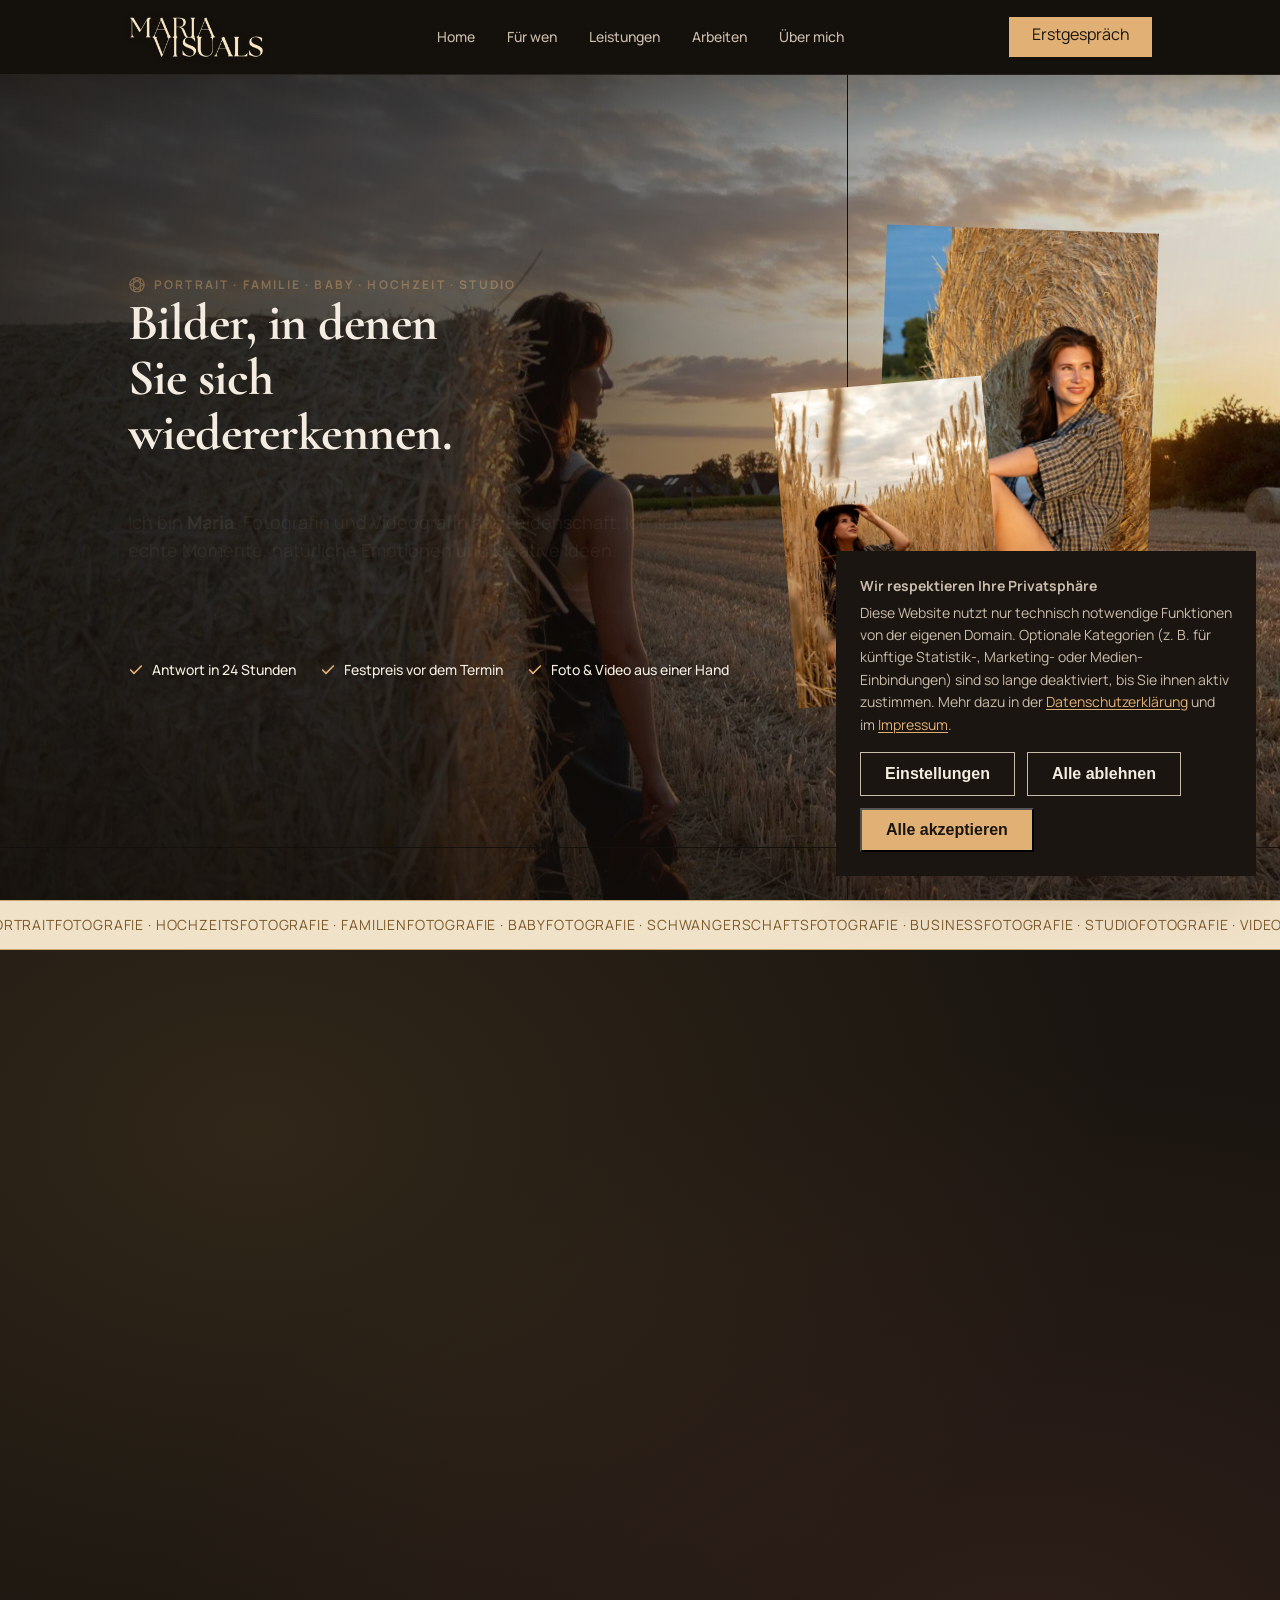
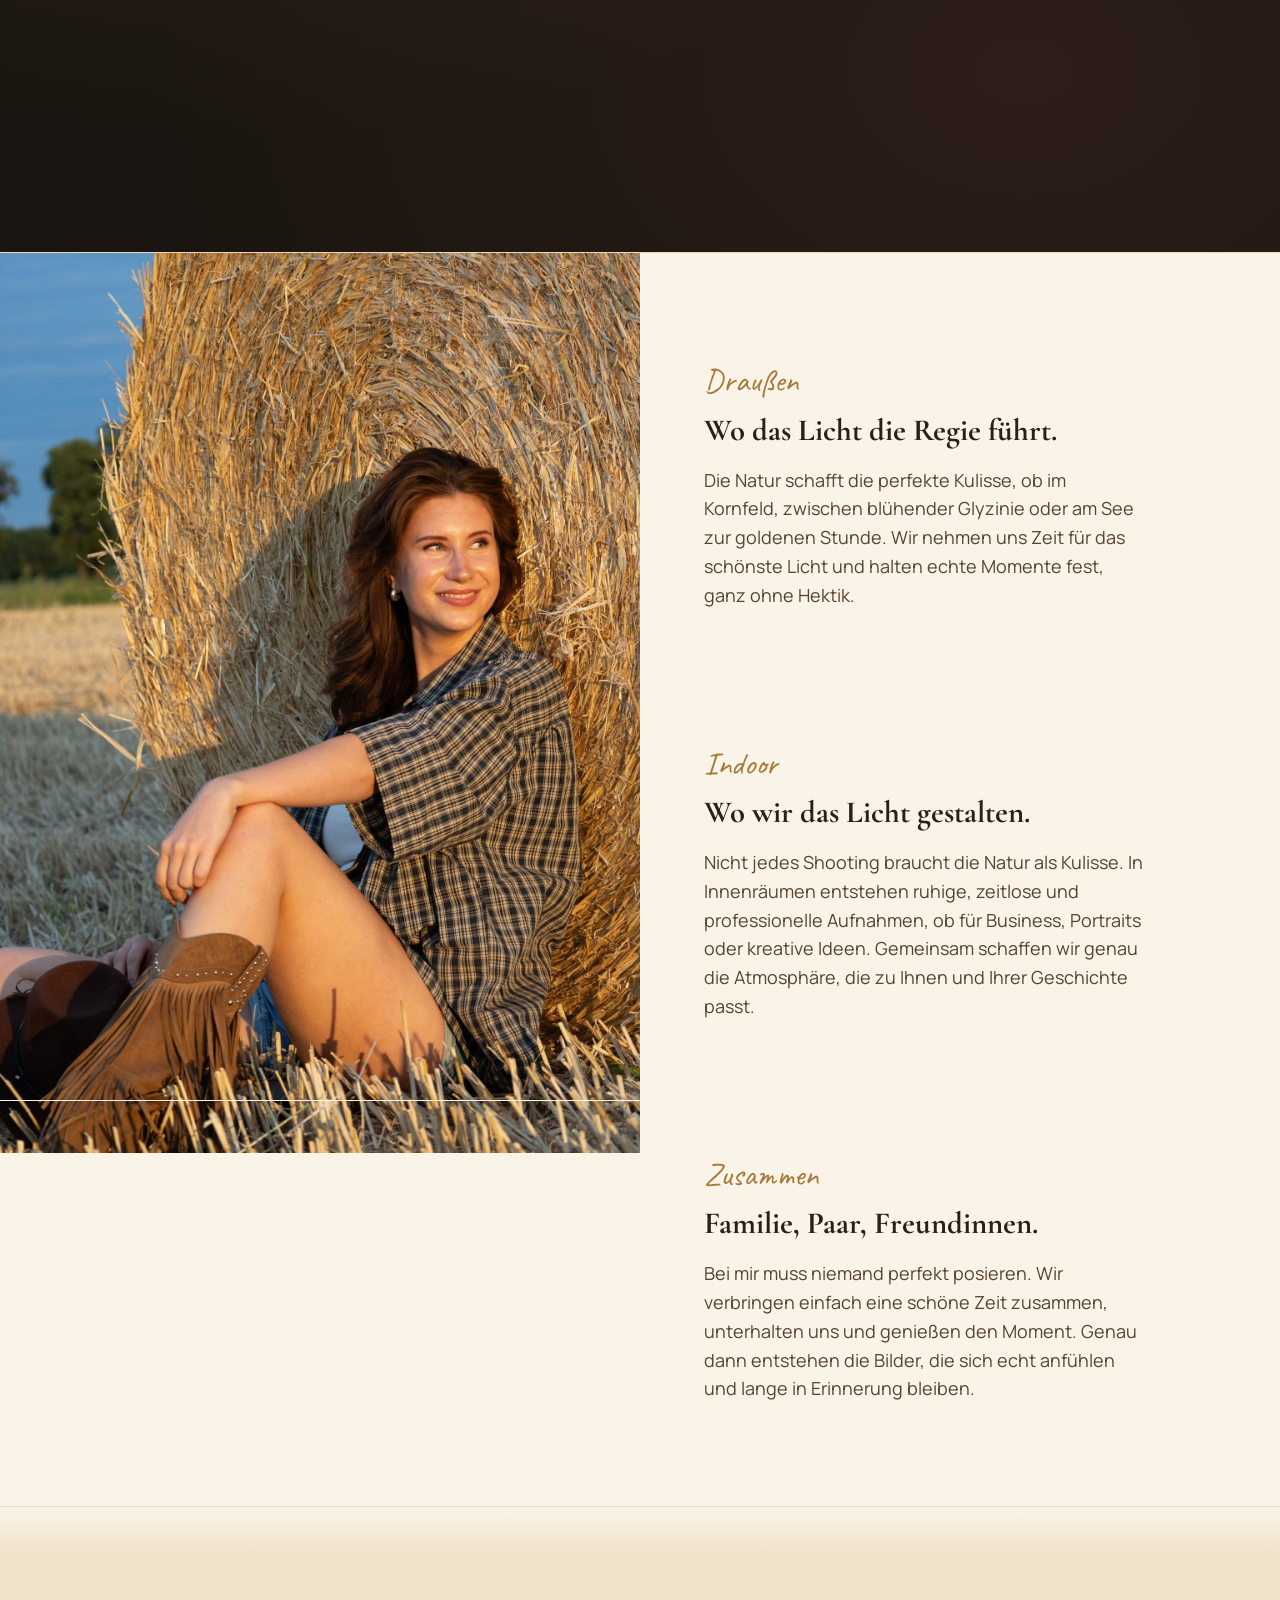
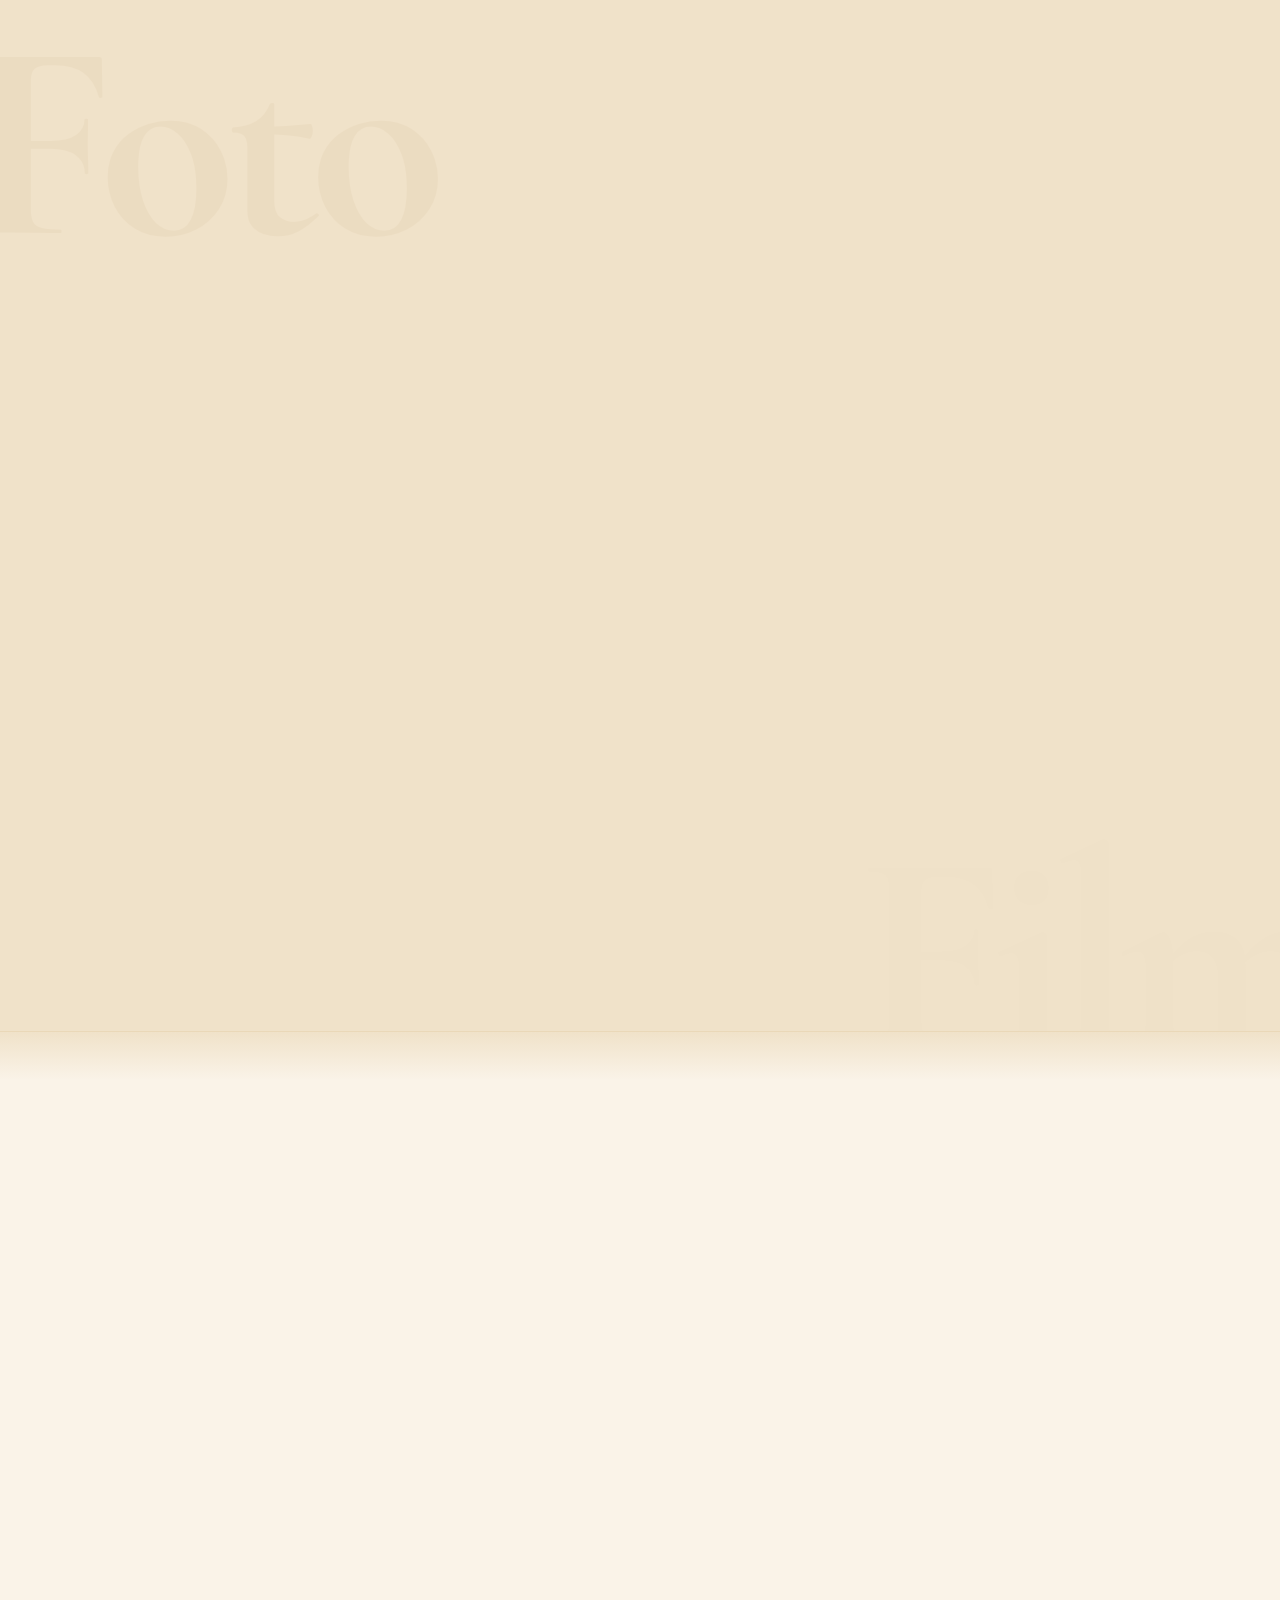
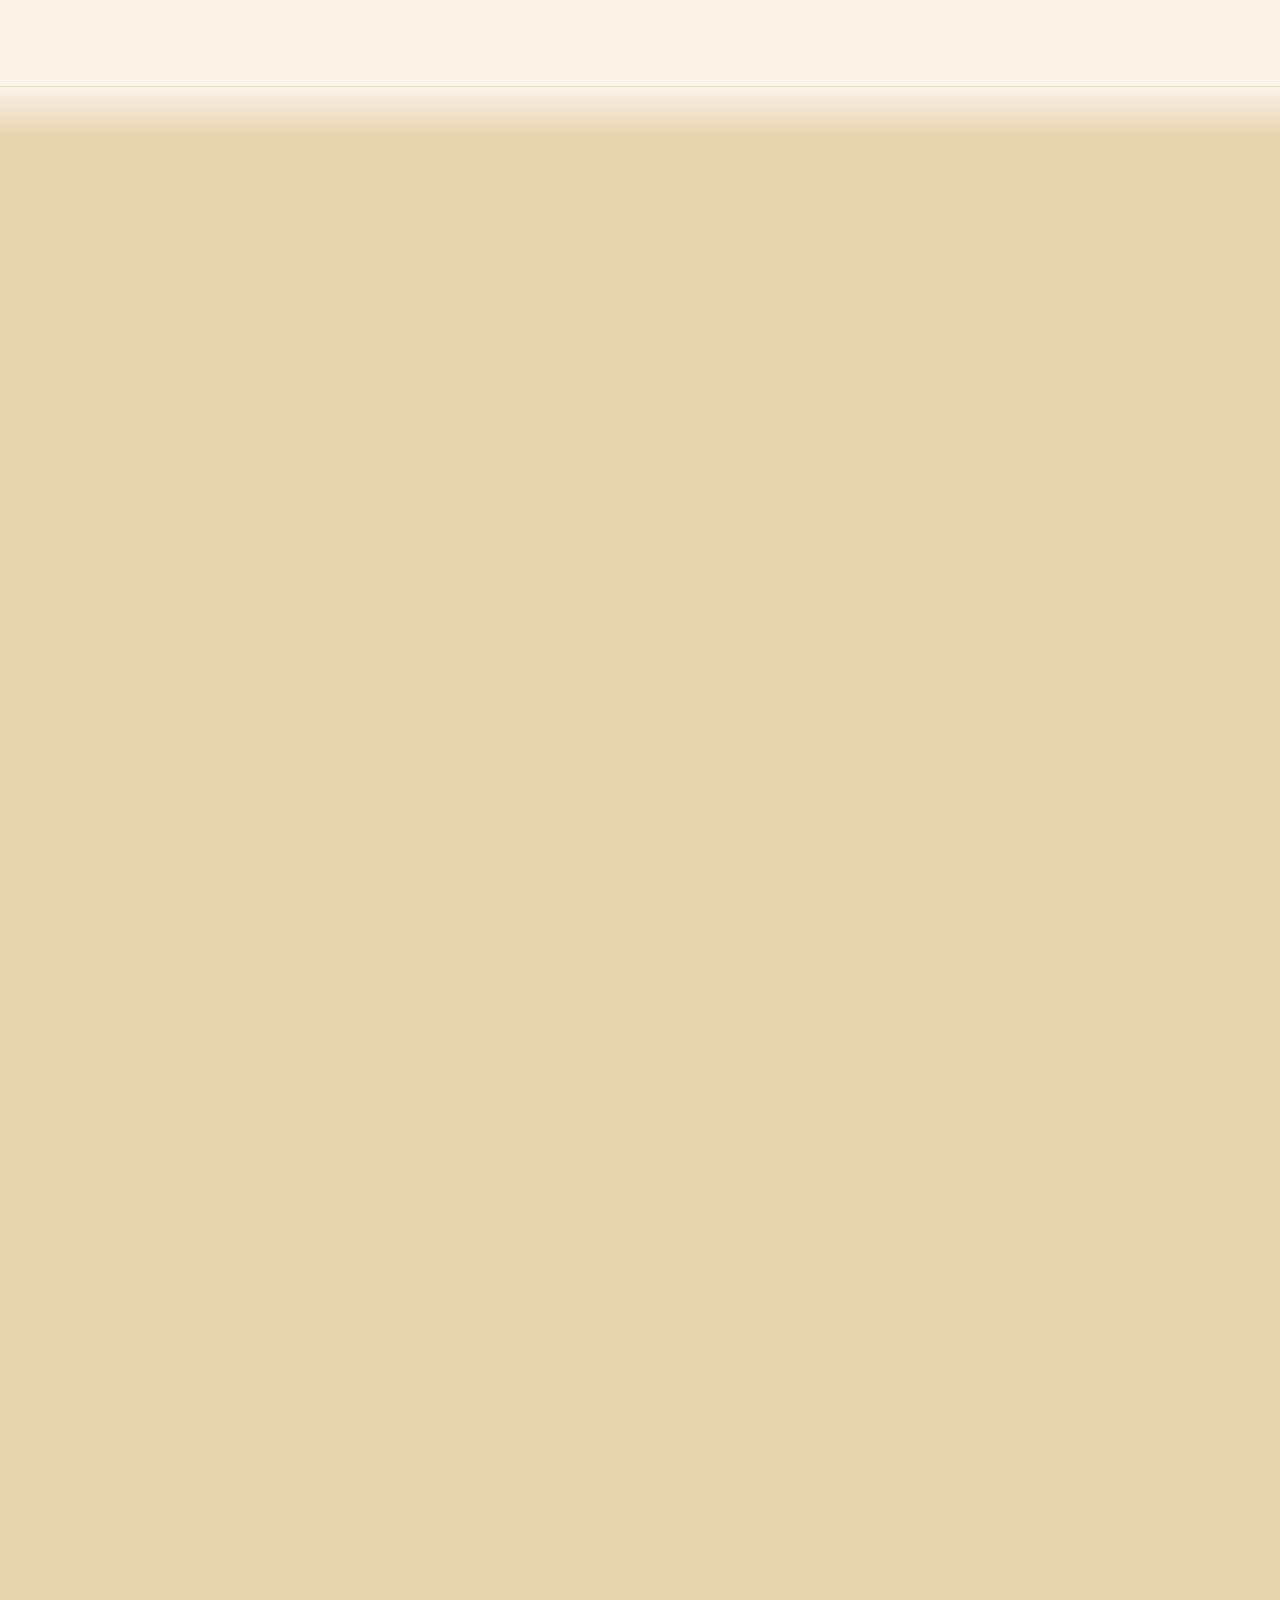
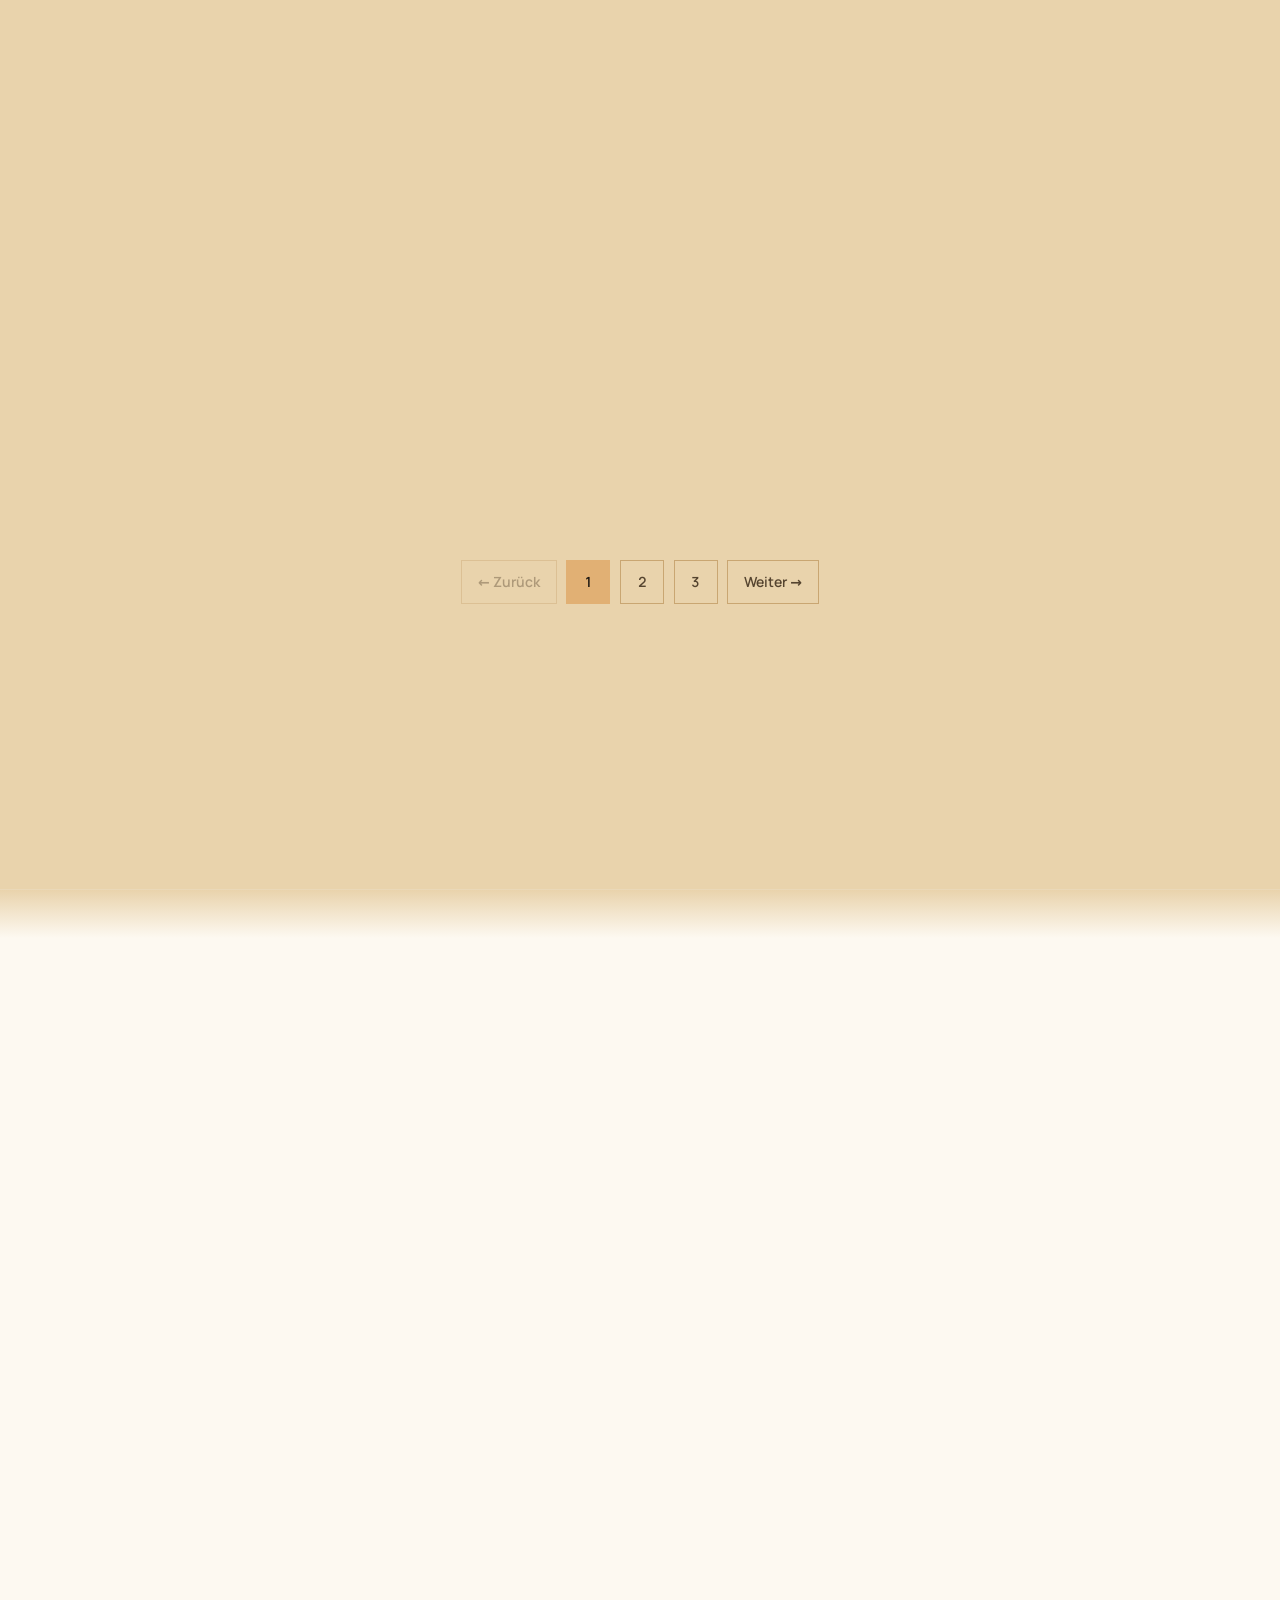
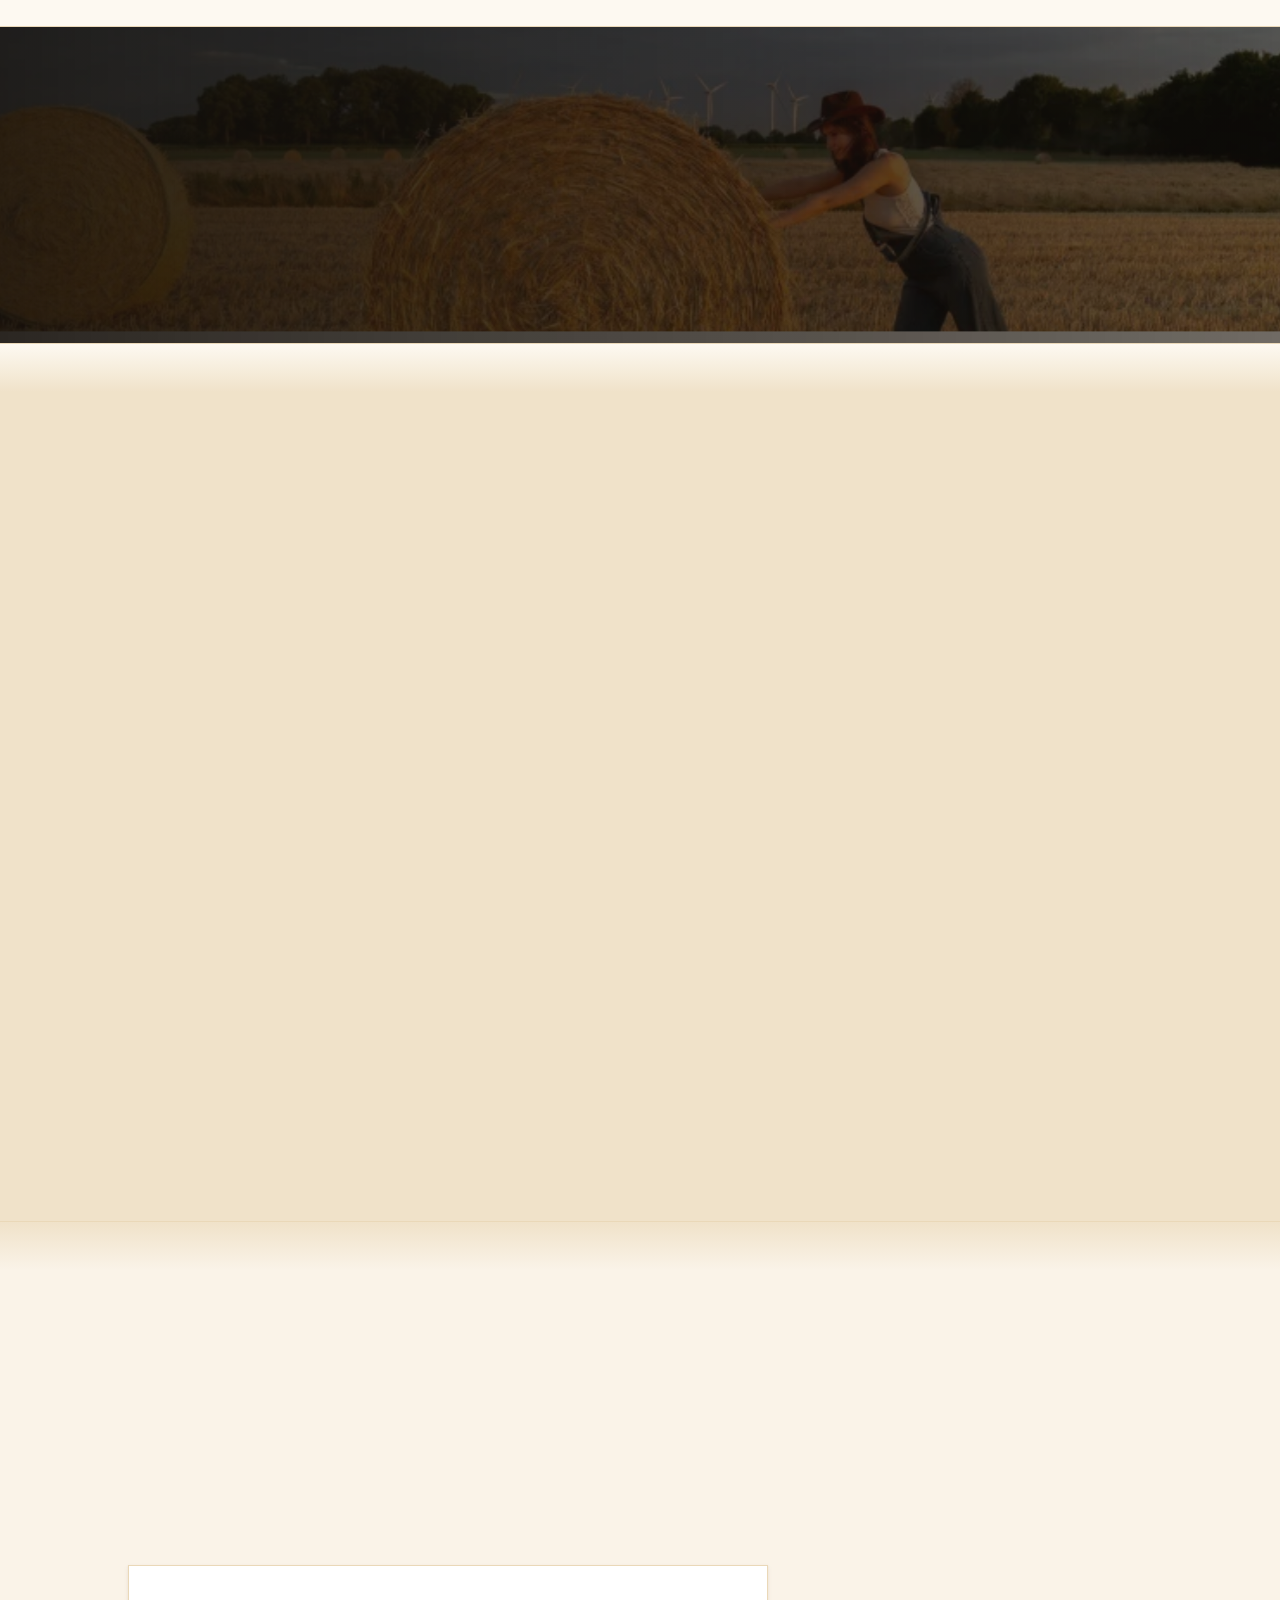
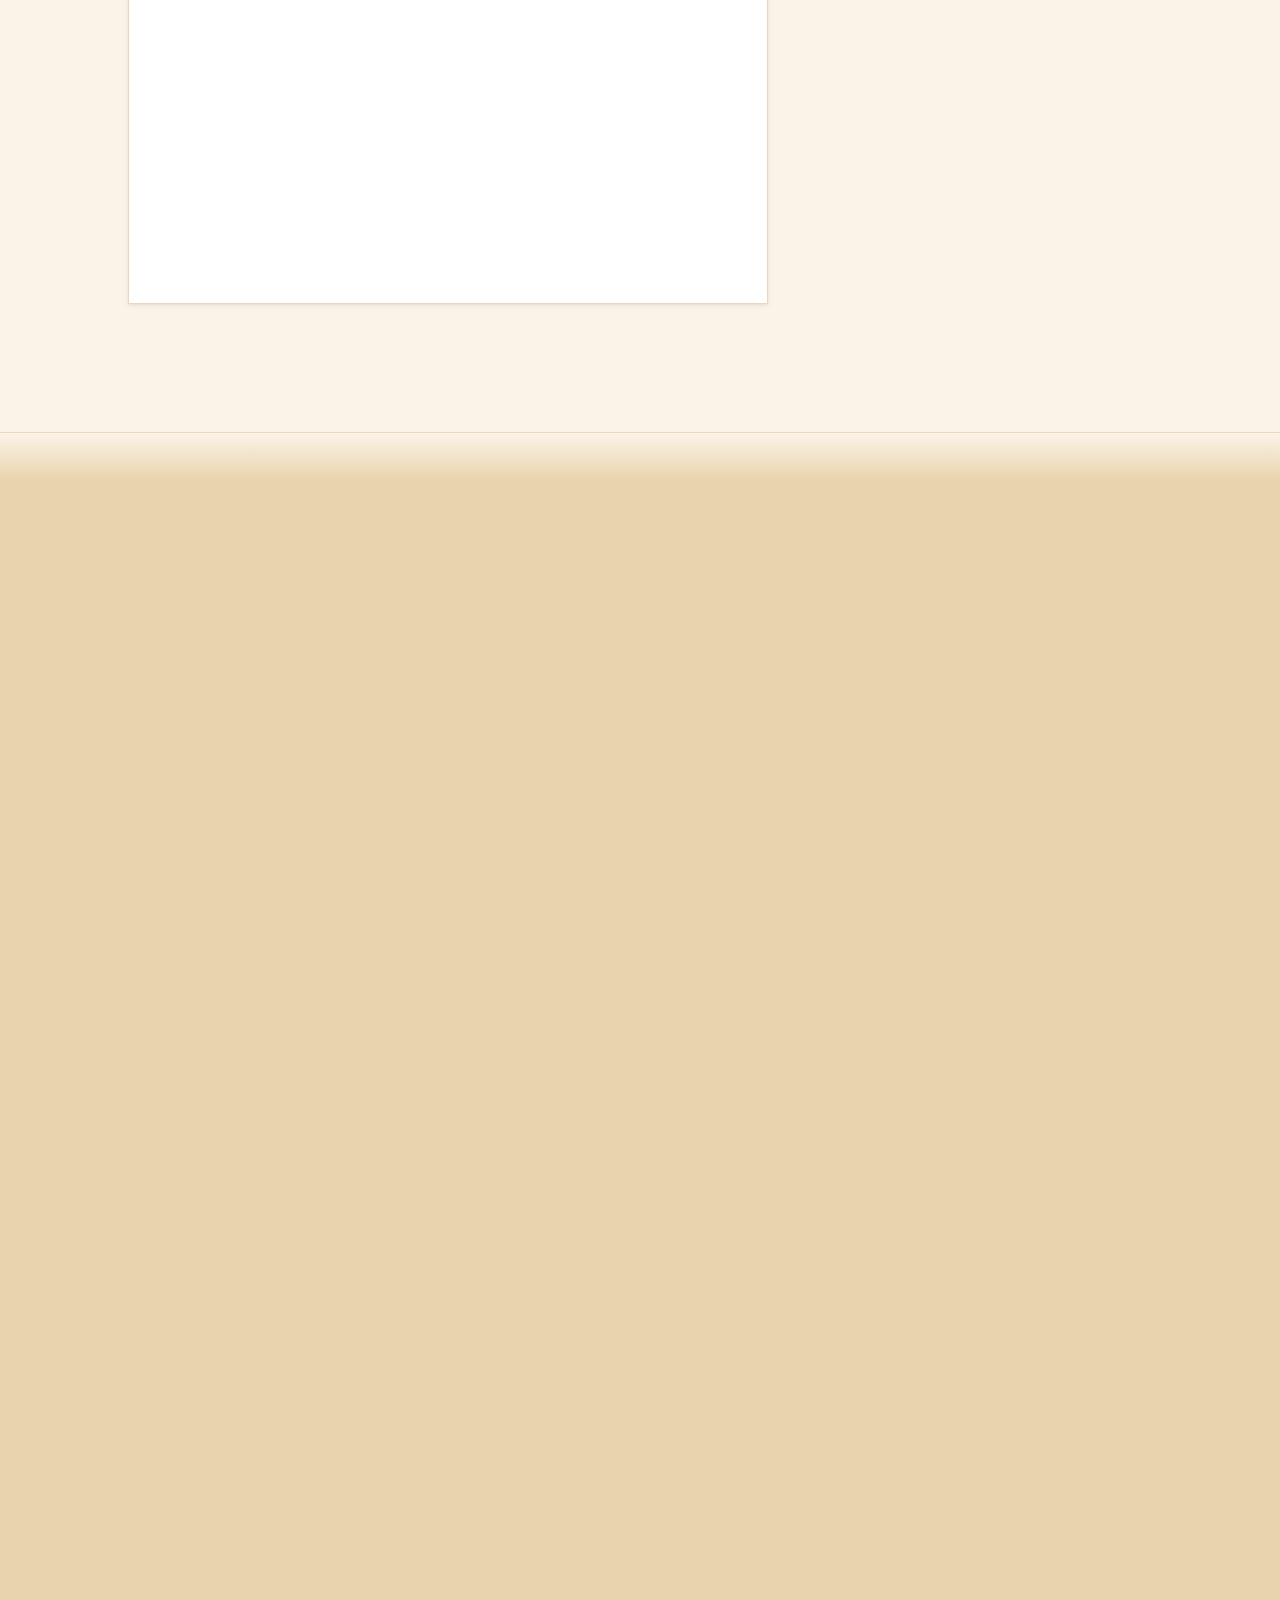
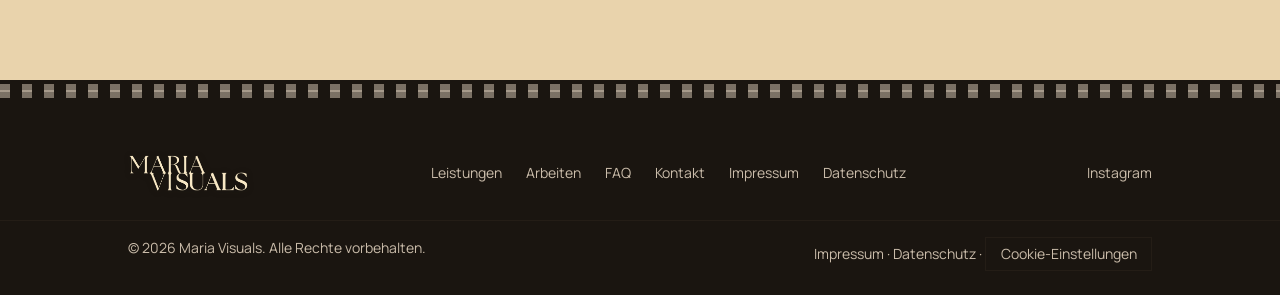
==== index.html @ fd464802 "Galerie: Auswahl und Reihenfolge nach Vorlage, Masonry entfernt - Portfolio zeigt nur noch die 35 Bi" ====
<!DOCTYPE html>
<html lang="de">
<head>
  <meta charset="UTF-8">
  <meta name="viewport" content="width=device-width, initial-scale=1.0">

  <!-- ======================= SEO: Meta-Titel & Beschreibung =======================
       Titel-Formel:        [Hauptkeyword] | [Benefit/USP] | [Marke]        (57 Zeichen)
       Beschreibungsformel: [Problem] + [3 Benefits mit ✓] + [CTA]          (157 Zeichen)
  -->
  <title>Maria Visuals · Fotografie &amp; Videografie für besondere Momente</title>
  <meta name="description" content="Bilder, die zu Ihnen passen? ✓ Foto &amp; Video aus einer Hand ✓ Termin in 14 Tagen ✓ Festpreis vorab → Jetzt kostenloses Erstgespräch sichern">

  <link rel="canonical" href="https://mariavisuals.de/">
  <meta name="robots" content="index, follow, max-image-preview:large, max-snippet:-1, max-video-preview:-1">
  <meta name="author" content="Maria Visuals">
  <meta name="theme-color" content="#fcf6f0">

  <!-- Open Graph / Social -->
  <meta property="og:type" content="website">
  <meta property="og:locale" content="de_DE">
  <meta property="og:site_name" content="Maria Visuals">
  <meta property="og:url" content="https://mariavisuals.de/">
  <meta property="og:title" content="Maria Visuals · Fotografie &amp; Videografie für besondere Momente">
  <meta property="og:description" content="Foto und Video aus einer Hand: Portrait, Familie, Baby, Schwangerschaft, Hochzeit. Festpreis vorab, Termin in 14 Tagen, Bilder in 10 Werktagen.">
  <meta property="og:image" content="https://mariavisuals.de/img/og-maria-photostudio.jpg">
  <meta property="og:image:width" content="1200">
  <meta property="og:image:height" content="630">
  <meta property="og:image:alt" content="Maria Visuals · Arbeitsprobe">
  <meta name="twitter:card" content="summary_large_image">
  <meta name="twitter:title" content="Maria Visuals · Fotografie &amp; Videografie für besondere Momente">
  <meta name="twitter:description" content="Foto und Video aus einer Hand: Portrait, Familie, Baby, Schwangerschaft, Hochzeit. Festpreis vorab, Termin in 14 Tagen.">
  <meta name="twitter:image" content="https://mariavisuals.de/img/og-maria-photostudio.jpg">

  <!-- Icons -->
  <link rel="icon" href="/Maria-Visuals-Favicon.png?v=2" type="image/png" sizes="500x500">
  <link rel="apple-touch-icon" href="/Maria-Visuals-Favicon.png?v=2">
  <link rel="manifest" href="/site.webmanifest">

  <!-- Performance: Schrift selbst gehostet (kein Google-Fonts-Request), LCP-Bild vorladen.
       Das Logo wird bewusst NICHT vorgeladen, damit es nicht mit dem
       LCP-Bild um Bandbreite konkurriert (siehe LCP-Analyse). -->
  <link rel="preload" href="fonts/manrope-latin.woff2" as="font" type="font/woff2" crossorigin>
  <link rel="preload" href="fonts/cormorant-garamond-latin.woff2" as="font" type="font/woff2" crossorigin>
  <link rel="preload" as="image" type="image/webp" fetchpriority="high"
        imagesrcset="img/sonnenuntergang-shooting-strohballen-feld-900.webp 900w, img/sonnenuntergang-shooting-strohballen-feld.webp 1536w"
        imagesizes="100vw">

  <!-- Adobe Fonts/Typekit: Überschriften-Schrift "The Seasons". Lädt bei
       jedem Seitenaufruf direkt von Adobe (siehe Datenschutzerklärung
       Abschnitt 4). preconnect verkürzt die Verbindung zu den beiden
       Typekit-Hosts, bevor das Stylesheet selbst angefragt wird. -->
  <link rel="preconnect" href="https://use.typekit.net" crossorigin>
  <link rel="preconnect" href="https://p.typekit.net" crossorigin>
  <link rel="stylesheet" href="https://use.typekit.net/afi5tod.css">

  <link rel="stylesheet" href="css/style.min.css?v=20260812e">
  <noscript><style>.reveal { opacity: 1; transform: none; }
    /* Ohne JS gibt es kein Blättern – dann steht das gesamte Portfolio auf einer Seite. */
    .work__grid .card.is-hidden { display: inline-block; }</style></noscript>

  <!-- Consent Mode v2 Default + Cookie-Banner: bewusst so früh wie möglich
       geladen, damit der "denied"-Default steht, bevor irgendein anderes
       Skript ausgeführt wird (siehe js/consent.js). -->
  <script src="js/consent.js?v=20260805e" defer></script>
</head>
<body>

  <a class="skip-link" href="#inhalt">Zum Inhalt springen</a>

  <!-- ======================= ICON-SPRITE (Lucide-Stil, ein Strichgewicht) ======================= -->
  <svg xmlns="http://www.w3.org/2000/svg" width="0" height="0" style="position:absolute;width:0;height:0;overflow:hidden" aria-hidden="true" focusable="false">
    <symbol id="i-play" viewBox="0 0 24 24" fill="currentColor"><path d="M8 5.14v13.72a1 1 0 0 0 1.5.86l11-6.86a1 1 0 0 0 0-1.72l-11-6.86A1 1 0 0 0 8 5.14Z"/></symbol>
    <symbol id="i-close" viewBox="0 0 24 24" fill="none" stroke="currentColor" stroke-width="2" stroke-linecap="round"><path d="M18 6 6 18M6 6l12 12"/></symbol>
    <symbol id="i-chevron-left" viewBox="0 0 24 24" fill="none" stroke="currentColor" stroke-width="2" stroke-linecap="round" stroke-linejoin="round"><path d="m15 18-6-6 6-6"/></symbol>
    <symbol id="i-chevron-right" viewBox="0 0 24 24" fill="none" stroke="currentColor" stroke-width="2" stroke-linecap="round" stroke-linejoin="round"><path d="m9 18 6-6-6-6"/></symbol>
    <symbol id="i-chevron-down" viewBox="0 0 24 24" fill="none" stroke="currentColor" stroke-width="2" stroke-linecap="round" stroke-linejoin="round"><path d="m6 9 6 6 6-6"/></symbol>
    <symbol id="i-check" viewBox="0 0 24 24" fill="none" stroke="currentColor" stroke-width="2.5" stroke-linecap="round" stroke-linejoin="round"><path d="M20 6 9 17l-5-5"/></symbol>
    <symbol id="i-message" viewBox="0 0 24 24" fill="none" stroke="currentColor" stroke-width="2" stroke-linecap="round" stroke-linejoin="round"><path d="M21 11.5a8.38 8.38 0 0 1-.9 3.8 8.5 8.5 0 0 1-7.6 4.7 8.38 8.38 0 0 1-3.8-.9L3 21l1.9-5.7a8.38 8.38 0 0 1-.9-3.8 8.5 8.5 0 0 1 4.7-7.6 8.38 8.38 0 0 1 3.8-.9h.5a8.48 8.48 0 0 1 8 8v.5z"/></symbol>
    <symbol id="i-calendar-check" viewBox="0 0 24 24" fill="none" stroke="currentColor" stroke-width="2" stroke-linecap="round" stroke-linejoin="round"><rect x="3" y="4" width="18" height="18" rx="2"/><path d="M16 2v4M8 2v4M3 10h18"/><path d="m9 16 2 2 4-4"/></symbol>
    <symbol id="i-camera" viewBox="0 0 24 24" fill="none" stroke="currentColor" stroke-width="2" stroke-linecap="round" stroke-linejoin="round"><path d="M14.5 4h-5L7 7H4a2 2 0 0 0-2 2v9a2 2 0 0 0 2 2h16a2 2 0 0 0 2-2V9a2 2 0 0 0-2-2h-3l-2.5-3z"/><circle cx="12" cy="13" r="3.2"/></symbol>
    <symbol id="i-gallery" viewBox="0 0 24 24" fill="none" stroke="currentColor" stroke-width="2" stroke-linecap="round" stroke-linejoin="round"><rect x="3" y="3" width="18" height="18" rx="2"/><circle cx="8.5" cy="8.5" r="1.5"/><path d="m21 15-5-5L5 21"/></symbol>
    <!-- Eigens gezeichnet: Blende als Hexagramm statt der generischen
         Lucide-Iris, sie dient als wiederkehrende Kicker-Marke. -->
    <symbol id="i-aperture" viewBox="0 0 24 24" fill="none" stroke="currentColor" stroke-width="1.6" stroke-linecap="round" stroke-linejoin="round">
      <circle cx="12" cy="12" r="9.5"/>
      <path d="M21 12 7.5 19.79"/>
      <path d="M16.5 19.79 3 12"/>
      <path d="M7.5 19.79 7.5 4.21"/>
      <path d="M3 12 16.5 4.21"/>
      <path d="M7.5 4.21 21 12"/>
      <path d="M16.5 4.21 16.5 19.79"/>
    </symbol>
    <symbol id="i-clapper" viewBox="0 0 24 24" fill="none" stroke="currentColor" stroke-width="2" stroke-linecap="round" stroke-linejoin="round">
      <path d="M3 10h18v9a1 1 0 0 1-1 1H4a1 1 0 0 1-1-1v-9Z"/>
      <path d="M3 10 5.5 5h4L7 10"/>
      <path d="M11.5 10 14 5h4l-2.5 5"/>
      <path d="M3 10h18"/>
    </symbol>
    <symbol id="i-heart" viewBox="0 0 24 24" fill="none" stroke="currentColor" stroke-width="2" stroke-linecap="round" stroke-linejoin="round">
      <path d="M20.8 4.6a5.5 5.5 0 0 0-7.8 0L12 5.6l-1-1a5.5 5.5 0 0 0-7.8 7.8l1 1L12 21l7.8-7.6 1-1a5.5 5.5 0 0 0 0-7.8Z"/>
    </symbol>
    <symbol id="i-tag" viewBox="0 0 24 24" fill="none" stroke="currentColor" stroke-width="2" stroke-linecap="round" stroke-linejoin="round">
      <path d="M12.6 2H4a2 2 0 0 0-2 2v8.6a2 2 0 0 0 .59 1.41l9.4 9.4a2 2 0 0 0 2.82 0l7.6-7.6a2 2 0 0 0 0-2.82l-9.4-9.4A2 2 0 0 0 12.6 2Z"/>
      <circle cx="7.5" cy="7.5" r="1.5"/>
    </symbol>
  </svg>


  <!-- ======================= NAVIGATION ======================= -->
  <header class="nav" id="nav">
    <div class="nav__inner container">
      <a href="#top" class="nav__logo" aria-label="Maria Visuals · Startseite">
        <img src="img/Maria-Visuals-Logo-1-480.png" alt="Maria Visuals" width="200" height="72" id="navLogo" decoding="async">
      </a>
      <nav class="nav__links" id="navLinks" aria-label="Hauptnavigation">
        <a href="#top">Home</a>
        <a href="#fuer-wen">Für wen</a>
        <a href="#leistungen">Leistungen</a>
        <a href="#portfolio">Arbeiten</a>
        <a href="#ueber-mich">Über mich</a>
        <a href="#kontakt" class="nav__cta nav__cta--menu">Erstgespräch</a>
      </nav>
      <div class="nav__actions">
        <a href="#kontakt" class="nav__cta nav__cta--header">Erstgespräch</a>
        <button class="nav__burger" id="navBurger" aria-label="Menü öffnen" aria-expanded="false" aria-controls="navLinks">
          <span></span><span></span>
        </button>
      </div>
    </div>
    <div class="nav__progress" aria-hidden="true"><span id="navProgressFill"></span></div>
  </header>

  <main id="top">

    <!-- ======================= HERO ======================= -->
    <section class="hero" id="inhalt" aria-labelledby="hero-title">
      <picture class="hero__bg" aria-hidden="true">
        <source type="image/webp"
                srcset="img/sonnenuntergang-shooting-strohballen-feld-900.webp 900w, img/sonnenuntergang-shooting-strohballen-feld.webp 1536w"
                sizes="100vw">
        <img src="img/sonnenuntergang-shooting-strohballen-feld.jpeg"
             srcset="img/sonnenuntergang-shooting-strohballen-feld-900.jpg 900w, img/sonnenuntergang-shooting-strohballen-feld.jpeg 1536w"
             sizes="100vw"
             alt="" fetchpriority="high" decoding="async">
      </picture>
      <div class="hero__wash" aria-hidden="true"></div>
      <div class="container hero__grid">
        <div class="hero__text">
          <p class="hero__kicker reveal"><svg class="kicker-icon" width="18" height="18" aria-hidden="true"><use href="#i-aperture"></use></svg>Portrait · Familie · Baby · Hochzeit · Studio</p>
          <h1 class="hero__title" id="hero-title">
            <span class="line"><span>Bilder, in denen</span></span>
            <span class="line"><span>Sie sich wiedererkennen.</span></span>
          </h1>
          <p class="hero__sub reveal">
            Ich bin <strong>Maria</strong>, Fotografin und Videografin aus Leidenschaft.
            Ich liebe echte Momente, natürliche Emotionen und kreative Ideen.
          </p>
          <div class="hero__actions reveal">
            <a href="#kontakt" class="btn btn--primary">Kostenloses Erstgespräch</a>
            <a href="#portfolio" class="btn btn--ghost">Portfolio ansehen</a>
          </div>
          <ul class="hero__trust">
            <li><svg class="icon-check" width="16" height="16" aria-hidden="true"><use href="#i-check"></use></svg>Antwort in 24 Stunden</li>
            <li><svg class="icon-check" width="16" height="16" aria-hidden="true"><use href="#i-check"></use></svg>Festpreis vor dem Termin</li>
            <li><svg class="icon-check" width="16" height="16" aria-hidden="true"><use href="#i-check"></use></svg>Foto &amp; Video aus einer Hand</li>
          </ul>
        </div>

        <!-- Bildstapel im Polaroid-Look -->
        <div class="hero__media" aria-hidden="true">
          <figure class="photo photo--lg viewfinder viewfinder--static">
            <picture>
              <source type="image/webp" srcset="img/portraet-goldene-stunde-strohballen-800.webp">
              <img src="img/portraet-goldene-stunde-strohballen-800.jpg" alt="" width="800" height="1200" loading="eager" decoding="async">
            </picture>
          </figure>
          <figure class="photo photo--sm">
            <picture>
              <source type="image/webp" srcset="img/portraetshooting-kornfeld-cowboyhut-800.webp">
              <img src="img/portraetshooting-kornfeld-cowboyhut-800.jpg" alt="" width="800" height="1200" loading="lazy" decoding="async">
            </picture>
          </figure>
        </div>
      </div>
    </section>

    <div class="hero__marquee" aria-hidden="true">
      <div class="hero__marquee-track">
        <span>Portraitfotografie&nbsp;·&nbsp;Hochzeitsfotografie&nbsp;·&nbsp;Familienfotografie&nbsp;·&nbsp;Babyfotografie&nbsp;·&nbsp;Schwangerschaftsfotografie&nbsp;·&nbsp;Businessfotografie&nbsp;·&nbsp;Studiofotografie&nbsp;·&nbsp;Videografie&nbsp;·&nbsp;Business Shooting&nbsp;·&nbsp;</span>
        <span>Portraitfotografie&nbsp;·&nbsp;Hochzeitsfotografie&nbsp;·&nbsp;Familienfotografie&nbsp;·&nbsp;Babyfotografie&nbsp;·&nbsp;Schwangerschaftsfotografie&nbsp;·&nbsp;Businessfotografie&nbsp;·&nbsp;Studiofotografie&nbsp;·&nbsp;Videografie&nbsp;·&nbsp;Business Shooting&nbsp;·&nbsp;</span>
        <span>Portraitfotografie&nbsp;·&nbsp;Hochzeitsfotografie&nbsp;·&nbsp;Familienfotografie&nbsp;·&nbsp;Babyfotografie&nbsp;·&nbsp;Schwangerschaftsfotografie&nbsp;·&nbsp;Businessfotografie&nbsp;·&nbsp;Studiofotografie&nbsp;·&nbsp;Videografie&nbsp;·&nbsp;Business Shooting&nbsp;·&nbsp;</span>
        <span>Portraitfotografie&nbsp;·&nbsp;Hochzeitsfotografie&nbsp;·&nbsp;Familienfotografie&nbsp;·&nbsp;Babyfotografie&nbsp;·&nbsp;Schwangerschaftsfotografie&nbsp;·&nbsp;Businessfotografie&nbsp;·&nbsp;Studiofotografie&nbsp;·&nbsp;Videografie&nbsp;·&nbsp;Business Shooting&nbsp;·&nbsp;</span>
      </div>
    </div>

    <!-- ======================= PERSONA / FÜR WEN ======================= -->
    <section class="persona section" id="fuer-wen" aria-labelledby="persona-title">
      <div class="container">
        <div class="section__head reveal">
          <p class="section__kicker"><svg class="kicker-icon" width="18" height="18" aria-hidden="true"><use href="#i-aperture"></use></svg>Für wen ich fotografiere</p>
          <h2 class="section__title" id="persona-title">Vielleicht erkennen Sie sich hier wieder.</h2>
          <p class="section__lead">
            Bei mir müssen Sie nicht perfekt sein. Ich möchte Sie so zeigen, wie Sie sind,
            mit Ihrer Persönlichkeit, Ihren Emotionen und den kleinen Momenten, die oft die
            schönsten Erinnerungen werden. Ganz egal, ob Familienfotos, Portraits oder
            Aufnahmen für Ihre Webseite: Gemeinsam schaffen wir Bilder, die sich nach Ihnen
            anfühlen.
          </p>
        </div>
        <div class="persona__grid">
          <article class="persona__card reveal">
            <span class="persona__num">01</span>
            <h3>Sie starten neu.</h3>
            <p>Neue Position, neuer Lebensabschnitt oder ein neues Herzensprojekt. Jetzt ist der richtige Moment für Bilder, die zeigen, wer Sie <em>heute</em> sind. Authentisch, professionell und genau so, wie Sie wahrgenommen werden möchten.</p>
          </article>
          <article class="persona__card reveal">
            <span class="persona__num">02</span>
            <h3>Sie möchten Erinnerungen bewahren.</h3>
            <p>Momente, die viel zu schnell vergehen. Ihr Kind, das sich jeden Tag verändert. Die Liebe, die Sie heute verbindet. Bilder, die nicht nur schön aussehen, sondern auch Jahre später noch etwas in Ihnen auslösen.</p>
          </article>
          <article class="persona__card reveal">
            <span class="persona__num">03</span>
            <h3>Sie haben ein Baby.</h3>
            <p>Die ersten Wochen vergehen schneller, als man glaubt. Kleine Hände, verschlafene Blicke und diese besondere Nähe. Genau diese Augenblicke verdienen es, für immer festgehalten zu werden.</p>
          </article>
        </div>
      </div>
    </section>

    <!-- ======================= STORY: gepinnte Bild-Erzählung ======================= -->
    <section class="story" id="story" aria-label="Bildwelten">
      <div class="story__stage" id="storyStage">
        <div class="story__sticky" aria-hidden="true">
          <div class="story__frame is-active" data-frame="1"><img src="img/portraet-goldene-stunde-strohballen.jpeg" alt=""></div>
          <div class="story__frame" data-frame="2"><img src="img/studioportrait-schwarzer-hut-lederstuhl.jpeg" alt=""></div>
          <div class="story__frame" data-frame="3"><img src="img/familienportrait-mutter-tochter-see-abendlicht.jpeg" alt=""></div>
        </div>
        <div class="story__panels">
          <div class="story__panel" data-panel="1">
            <span class="num">Draußen</span>
            <h3>Wo das Licht die Regie führt.</h3>
            <p>Die Natur schafft die perfekte Kulisse, ob im Kornfeld, zwischen blühender Glyzinie oder am See zur goldenen Stunde. Wir nehmen uns Zeit für das schönste Licht und halten echte Momente fest, ganz ohne Hektik.</p>
            <figure class="story__panel-img"><picture><source type="image/webp" srcset="img/portraet-goldene-stunde-strohballen-800.webp"><img src="img/portraet-goldene-stunde-strohballen-800.jpg" alt="Naturportrait in der goldenen Stunde am Strohballen" loading="lazy" decoding="async"></picture></figure>
          </div>
          <div class="story__panel" data-panel="2">
            <span class="num">Indoor</span>
            <h3>Wo wir das Licht gestalten.</h3>
            <p>Nicht jedes Shooting braucht die Natur als Kulisse. In Innenräumen entstehen ruhige, zeitlose und professionelle Aufnahmen, ob für Business, Portraits oder kreative Ideen. Gemeinsam schaffen wir genau die Atmosphäre, die zu Ihnen und Ihrer Geschichte passt.</p>
            <figure class="story__panel-img"><picture><source type="image/webp" srcset="img/studioportrait-schwarzer-hut-lederstuhl-800.webp"><img src="img/studioportrait-schwarzer-hut-lederstuhl-800.jpg" alt="Studioporträt mit Hut auf dem Lederstuhl" loading="lazy" decoding="async"></picture></figure>
          </div>
          <div class="story__panel" data-panel="3">
            <span class="num">Zusammen</span>
            <h3>Familie, Paar, Freundinnen.</h3>
            <p>Bei mir muss niemand perfekt posieren. Wir verbringen einfach eine schöne Zeit zusammen, unterhalten uns und genießen den Moment. Genau dann entstehen die Bilder, die sich echt anfühlen und lange in Erinnerung bleiben.</p>
            <figure class="story__panel-img"><picture><source type="image/webp" srcset="img/familienportrait-mutter-tochter-see-abendlicht-800.webp"><img src="img/familienportrait-mutter-tochter-see-abendlicht-800.jpg" alt="Familienporträt von Mutter und Tochter am See im Abendlicht" loading="lazy" decoding="async"></picture></figure>
          </div>
        </div>
      </div>
    </section>

    <!-- ======================= LEISTUNGEN ======================= -->
    <section class="services section services--editorial" id="leistungen" aria-labelledby="leistungen-title">
      <div class="services__ambient" aria-hidden="true">
        <span class="services__ambient-word">Foto</span>
        <span class="services__ambient-word services__ambient-word--alt">Film</span>
      </div>
      <div class="container">
        <div class="section__head section__head--media">
          <div class="reveal">
            <p class="section__kicker"><svg class="kicker-icon" width="18" height="18" aria-hidden="true"><use href="#i-aperture"></use></svg>01 · Leistungen</p>
            <h2 class="section__title" id="leistungen-title">Fotos und Videos, die Geschichten erzählen</h2>
            <p class="section__lead">
              Gemeinsam finden wir die passende Lösung für Ihr Vorhaben, ob Fotografie,
              Videografie oder beides kombiniert. Jede Anfrage erhält ein individuelles
              Angebot mit einem transparenten Festpreis.
            </p>
          </div>
          <figure class="tilt-photo tilt-photo--flat reveal" aria-hidden="true">
            <picture>
              <source type="image/webp" srcset="img/outdoor-portrait-glyzinien-natursteinmauer-800.webp">
              <img src="img/outdoor-portrait-glyzinien-natursteinmauer-800.jpg" alt="" width="800" height="1200" loading="lazy" decoding="async">
            </picture>
          </figure>
        </div>
        <div class="svc-grid">
          <article class="svc reveal">
            <span class="svc__num" aria-hidden="true">01</span>
            <span class="svc__icon"><svg width="26" height="26" aria-hidden="true"><use href="#i-heart"></use></svg></span>
            <h3>Hochzeitsfotografie mit Herz</h3>
            <p>
              Vom Getting-ready bis zum letzten Tanz begleite ich Ihren Tag
              unaufdringlich. Vor dem großen Tag besprechen wir Ihre Wünsche und den
              Ablauf in Ruhe, damit Sie sich am Hochzeitstag ganz auf sich konzentrieren
              können.
            </p>
            <span class="svc__tag">Reportage · ganztags</span>
            <span class="svc__bar" aria-hidden="true"></span>
          </article>
          <article class="svc reveal">
            <span class="svc__num" aria-hidden="true">02</span>
            <span class="svc__icon"><svg width="26" height="26" aria-hidden="true"><use href="#i-camera"></use></svg></span>
            <h3>Familienfotografie &amp; Porträts</h3>
            <p>
              Gemeinsam schaffen wir Bilder, die Ihre Persönlichkeit zeigen, ob als
              Familie, Paar oder ganz für Sie allein. In entspannter Atmosphäre entstehen
              natürliche Aufnahmen, die Sie auch Jahre später noch gerne ansehen.
            </p>
            <span class="svc__tag">Familie · Baby · Portrait</span>
            <span class="svc__bar" aria-hidden="true"></span>
          </article>
          <article class="svc reveal">
            <span class="svc__num" aria-hidden="true">03</span>
            <span class="svc__icon"><svg width="26" height="26" aria-hidden="true"><use href="#i-message"></use></svg></span>
            <h3>Social-Media-Content &amp; Reels</h3>
            <p>
              Sie möchten regelmäßig sichtbar sein, haben aber weder Zeit noch Lust,
              ständig selbst Inhalte zu erstellen? Gemeinsam produzieren wir Fotos und
              Videos, die zu Ihrem Unternehmen passen, professionell, authentisch und
              sofort einsatzbereit für Social Media.
            </p>
            <span class="svc__tag">Reels · Shorts · Content</span>
            <span class="svc__bar" aria-hidden="true"></span>
          </article>
        </div>
        <div class="section__cta reveal">
          <a href="#kontakt" class="btn btn--primary">Kostenloses Erstgespräch →</a>
        </div>
      </div>
    </section>

    <!-- ======================= USP (Warum) ======================= -->
    <section class="usp section usp--editorial" id="warum" aria-labelledby="usp-title">
      <div class="container">
        <div class="section__head section__head--media">
          <div class="reveal">
            <p class="section__kicker"><svg class="kicker-icon" width="18" height="18" aria-hidden="true"><use href="#i-aperture"></use></svg>02 · Warum Maria</p>
            <h2 class="section__title" id="usp-title">Was mir wichtig ist</h2>
            <p class="section__lead">
              Mir ist wichtig, dass Sie sich vom ersten Moment an wohlfühlen. Ohne
              Zeitdruck, ohne steife Posen und ohne den Anspruch, perfekt sein zu müssen.
              Gemeinsam schaffen wir eine entspannte Atmosphäre, in der natürliche Bilder
              entstehen, die wirklich zu Ihnen passen.
            </p>
          </div>
          <figure class="tilt-photo tilt-photo--flat reveal" aria-hidden="true">
            <picture>
              <source type="image/webp" srcset="img/portraitfotografin-weizenfeld-sonnenuntergang-800.webp">
              <img src="img/portraitfotografin-weizenfeld-sonnenuntergang-800.jpg" alt="" width="800" height="1201" loading="lazy" decoding="async">
            </picture>
          </figure>
        </div>
        <div class="section__cta reveal">
          <a href="#kontakt" class="btn btn--primary">Kostenloses Erstgespräch →</a>
        </div>
      </div>
    </section>

    <!-- ======================= PORTFOLIO ======================= -->
    <section class="work section" id="portfolio" aria-labelledby="portfolio-title">
      <div class="container">
        <div class="section__head reveal">
          <p class="section__kicker"><svg class="kicker-icon" width="18" height="18" aria-hidden="true"><use href="#i-aperture"></use></svg>03 · Portfolio</p>
          <h2 class="section__title" id="portfolio-title">Aktuelle Arbeiten</h2>
          <p class="section__lead">
            Ein kleiner Einblick in meine bisherigen Shootings, von Familien und Paaren
            bis hin zu Einzelporträts. Klicken Sie auf ein Bild, um es größer anzusehen.
          </p>
        </div>
        <div class="work__filter reveal" role="group" aria-label="Portfolio filtern">
          <button type="button" class="chip is-active" data-filter="all" aria-pressed="true">Alle</button>
          <button type="button" class="chip" data-filter="business" aria-pressed="false">Business</button>
          <button type="button" class="chip" data-filter="natur" aria-pressed="false">Natur</button>
          <button type="button" class="chip" data-filter="familie" aria-pressed="false">Familie</button>
        </div>
        <div class="work__grid" id="workGrid">
          <a class="card reveal" data-type="business" href="img/businessportrait-weisse-bluse-grauer-hintergrund.jpeg"
             data-title="Businessportrait vor grauem Hintergrund"
             data-cat="Business · Studio">
            <picture class="viewfinder">
              <source type="image/webp" srcset="img/businessportrait-weisse-bluse-grauer-hintergrund-800.webp">
              <img src="img/businessportrait-weisse-bluse-grauer-hintergrund-800.jpg" alt="Businessportrait in weißer Bluse vor grauem Hintergrund" width="800" height="1077" loading="lazy" decoding="async">
            </picture>
            <div class="card__meta"><h3>Business</h3><p>Business · Studio</p></div>
          </a>

          <a class="card reveal" data-type="business" href="img/businessportrait-nahaufnahme-weisse-bluse.jpeg"
             data-title="Businessportrait in Nahaufnahme"
             data-cat="Business · Studio">
            <picture class="viewfinder">
              <source type="image/webp" srcset="img/businessportrait-nahaufnahme-weisse-bluse-800.webp">
              <img src="img/businessportrait-nahaufnahme-weisse-bluse-800.jpg" alt="Nahaufnahme eines Businessportraits in weißer Bluse" width="800" height="1200" loading="lazy" decoding="async">
            </picture>
            <div class="card__meta"><h3>Nah dran</h3><p>Business · Studio</p></div>
          </a>

          <a class="card reveal" data-type="business" href="img/businessportrait-winkend-grauer-hintergrund.jpeg"
             data-title="Businessportrait mit Gruß in die Kamera"
             data-cat="Business · Studio">
            <picture class="viewfinder">
              <source type="image/webp" srcset="img/businessportrait-winkend-grauer-hintergrund-800.webp">
              <img src="img/businessportrait-winkend-grauer-hintergrund-800.jpg" alt="Winkendes Businessportrait vor grauem Hintergrund" width="800" height="1200" loading="lazy" decoding="async">
            </picture>
            <div class="card__meta"><h3>Hallo!</h3><p>Business · Studio</p></div>
          </a>

          <a class="card reveal" data-type="business" href="img/businessportrait-laptop-pflanzen.jpeg"
             data-title="Businessportrait am Laptop"
             data-cat="Business · Branding">
            <picture class="viewfinder">
              <source type="image/webp" srcset="img/businessportrait-laptop-pflanzen-800.webp">
              <img src="img/businessportrait-laptop-pflanzen-800.jpg" alt="Businessportrait mit Laptop vor großen Grünpflanzen" width="800" height="1200" loading="lazy" decoding="async">
            </picture>
            <div class="card__meta"><h3>Am Laptop</h3><p>Business · Branding</p></div>
          </a>

          <a class="card reveal" data-type="business" href="img/businessportrait-im-gruenen-gartenhecke.jpeg"
             data-title="Businessportrait im Grünen"
             data-cat="Business · Outdoor">
            <picture class="viewfinder">
              <source type="image/webp" srcset="img/businessportrait-im-gruenen-gartenhecke-800.webp">
              <img src="img/businessportrait-im-gruenen-gartenhecke-800.jpg" alt="Businessportrait an einer Gartenhecke im Sonnenlicht" width="800" height="1200" loading="lazy" decoding="async">
            </picture>
            <div class="card__meta"><h3>Im Grünen</h3><p>Business · Outdoor</p></div>
          </a>

          <a class="card reveal" data-type="business" href="img/businessportrait-blumenbluse-grauer-hintergrund.jpeg"
             data-title="Businessportrait in Blumenbluse"
             data-cat="Business · Studio">
            <picture class="viewfinder">
              <source type="image/webp" srcset="img/businessportrait-blumenbluse-grauer-hintergrund-800.webp">
              <img src="img/businessportrait-blumenbluse-grauer-hintergrund-800.jpg" alt="Businessportrait in bunter Blumenbluse vor grauem Hintergrund" width="800" height="1200" loading="lazy" decoding="async">
            </picture>
            <div class="card__meta"><h3>Farbenfroh</h3><p>Business · Studio</p></div>
          </a>

          <a class="card reveal" data-type="business" href="img/businessportrait-brille-bleistiftrock.jpeg"
             data-title="Businessportrait mit Brille"
             data-cat="Business · Studio">
            <picture class="viewfinder">
              <source type="image/webp" srcset="img/businessportrait-brille-bleistiftrock-800.webp">
              <img src="img/businessportrait-brille-bleistiftrock-800.jpg" alt="Businessportrait mit Brille in Bluse und Bleistiftrock" width="800" height="1200" loading="lazy" decoding="async">
            </picture>
            <div class="card__meta"><h3>Souverän</h3><p>Business · Studio</p></div>
          </a>

          <a class="card reveal" data-type="business" href="img/portraetshooting-pink-sneaker-sitzend.jpeg"
             data-title="Portraitshooting in Pink"
             data-cat="Portrait · Studio">
            <picture class="viewfinder">
              <source type="image/webp" srcset="img/portraetshooting-pink-sneaker-sitzend-800.webp">
              <img src="img/portraetshooting-pink-sneaker-sitzend-800.jpg" alt="Sitzendes Portrait in pinkem Shirt und bemalter Jeans" width="800" height="1200" loading="lazy" decoding="async">
            </picture>
            <div class="card__meta"><h3>Pink</h3><p>Portrait · Studio</p></div>
          </a>

          <a class="card reveal" data-type="business" href="img/businessportrait-bluse-floral-modern.jpeg"
             data-title="Businessportrait in floraler Bluse"
             data-cat="Business · Studio">
            <picture class="viewfinder">
              <source type="image/webp" srcset="img/businessportrait-bluse-floral-modern-800.webp">
              <img src="img/businessportrait-bluse-floral-modern-800.jpg" alt="Businessportrait in floraler Bluse vor heller Wand" width="800" height="1200" loading="lazy" decoding="async">
            </picture>
            <div class="card__meta"><h3>Klare Linie</h3><p>Business · Studio</p></div>
          </a>

          <a class="card reveal" data-type="business" href="img/businessportrait-spiegel-perlenkette.jpeg"
             data-title="Businessportrait am Spiegel"
             data-cat="Business · Branding">
            <picture class="viewfinder">
              <source type="image/webp" srcset="img/businessportrait-spiegel-perlenkette-800.webp">
              <img src="img/businessportrait-spiegel-perlenkette-800.jpg" alt="Businessportrait mit Perlenkette vor einem Spiegel" width="800" height="1200" loading="lazy" decoding="async">
            </picture>
            <div class="card__meta"><h3>Spiegelblick</h3><p>Business · Branding</p></div>
          </a>

          <a class="card reveal" data-type="business" href="img/businessportrait-laptop-stuhl-weiss.jpeg"
             data-title="Businessportrait am Laptop auf Weiß"
             data-cat="Business · Studio">
            <picture class="viewfinder">
              <source type="image/webp" srcset="img/businessportrait-laptop-stuhl-weiss-800.webp">
              <img src="img/businessportrait-laptop-stuhl-weiss-800.jpg" alt="Businessportrait mit Laptop auf einem Stuhl vor weißem Hintergrund" width="800" height="1200" loading="lazy" decoding="async">
            </picture>
            <div class="card__meta"><h3>Homeoffice</h3><p>Business · Studio</p></div>
          </a>

          <a class="card reveal" data-type="business" href="img/fashionportrait-hocker-hemd-jeans.jpeg"
             data-title="Fashionportrait am Hocker"
             data-cat="Fashion · Studio">
            <picture class="viewfinder">
              <source type="image/webp" srcset="img/fashionportrait-hocker-hemd-jeans-800.webp">
              <img src="img/fashionportrait-hocker-hemd-jeans-800.jpg" alt="Fashionportrait in Hemd und Jeans an einem Holzhocker" width="800" height="1169" loading="lazy" decoding="async">
            </picture>
            <div class="card__meta"><h3>Am Hocker</h3><p>Fashion · Studio</p></div>
          </a>

          <a class="card reveal is-hidden" data-type="business" href="img/businessportrait-schwarzes-kleid-perlenkette.jpeg"
             data-title="Businessportrait im schwarzen Kleid"
             data-cat="Business · Branding">
            <picture class="viewfinder">
              <source type="image/webp" srcset="img/businessportrait-schwarzes-kleid-perlenkette-800.webp">
              <img src="img/businessportrait-schwarzes-kleid-perlenkette-800.jpg" alt="Businessportrait im schwarzen Kleid mit Perlenkette am Laptop" width="800" height="1200" loading="lazy" decoding="async">
            </picture>
            <div class="card__meta"><h3>Perlenkette</h3><p>Business · Branding</p></div>
          </a>

          <a class="card reveal is-hidden" data-type="natur" href="img/blaue-stunde-shooting-strohballen.jpeg"
             data-title="Blaue Stunde am Strohballenfeld"
             data-cat="Naturportrait · Blaue Stunde">
            <picture class="viewfinder">
              <source type="image/webp" srcset="img/blaue-stunde-shooting-strohballen-800.webp">
              <img src="img/blaue-stunde-shooting-strohballen-800.jpg" alt="Portrait in der blauen Stunde am Strohballen" width="800" height="1200" loading="lazy" decoding="async">
            </picture>
            <div class="card__meta"><h3>Blaue Stunde</h3><p>Naturportrait · Strohballen</p></div>
          </a>

          <a class="card reveal is-hidden" data-type="natur" href="img/fotoshooting-strohballen-rollen.jpeg"
             data-title="Strohballen im Feld"
             data-cat="Naturshooting · Feldmark">
            <picture class="viewfinder">
              <source type="image/webp" srcset="img/fotoshooting-strohballen-rollen-800.webp">
              <img src="img/fotoshooting-strohballen-rollen-800.jpg" alt="Strohballen im Feld" width="800" height="534" loading="lazy" decoding="async">
            </picture>
            <div class="card__meta"><h3>Strohballen</h3><p>Naturshooting · Feldmark</p></div>
          </a>

          <a class="card reveal is-hidden" data-type="natur" href="img/portraet-goldene-stunde-strohballen.jpeg"
             data-title="Naturportrait in der goldenen Stunde"
             data-cat="Naturportrait · Strohballen">
            <picture class="viewfinder">
              <source type="image/webp" srcset="img/portraet-goldene-stunde-strohballen-800.webp">
              <img src="img/portraet-goldene-stunde-strohballen-800.jpg" alt="Naturportrait auf dem Feld in der goldenen Stunde" width="800" height="1200" loading="lazy" decoding="async">
            </picture>
            <div class="card__meta"><h3>Goldene Stunde</h3><p>Naturportrait · Strohballen</p></div>
          </a>

          <a class="card reveal is-hidden" data-type="natur" href="img/sommershooting-getreidefeld-lachen.jpeg"
             data-title="Sommershooting im Getreidefeld"
             data-cat="Naturportrait · Sommer">
            <picture class="viewfinder">
              <source type="image/webp" srcset="img/sommershooting-getreidefeld-lachen-800.webp">
              <img src="img/sommershooting-getreidefeld-lachen-800.jpg" alt="Lachendes Sommershooting im Getreidefeld" width="800" height="1200" loading="lazy" decoding="async">
            </picture>
            <div class="card__meta"><h3>Sommer, laut</h3><p>Naturportrait · Getreidefeld</p></div>
          </a>

          <a class="card reveal is-hidden" data-type="natur" href="img/portraetshooting-kornfeld-cowboyhut.jpeg"
             data-title="Portrait im Kornfeld mit Cowboyhut"
             data-cat="Kornfeld · Cowboyhut">
            <picture class="viewfinder">
              <source type="image/webp" srcset="img/portraetshooting-kornfeld-cowboyhut-800.webp">
              <img src="img/portraetshooting-kornfeld-cowboyhut-800.jpg" alt="Portrait im Kornfeld mit Cowboyhut" width="800" height="1200" loading="lazy" decoding="async">
            </picture>
            <div class="card__meta"><h3>Kornfeld</h3><p>Naturportrait · Cowboyhut</p></div>
          </a>

          <a class="card reveal is-hidden" data-type="familie" href="img/familienshooting-sonnenuntergang-see.jpeg"
             data-title="Familienshooting am See im Sonnenuntergang"
             data-cat="Familie · See">
            <picture class="viewfinder">
              <source type="image/webp" srcset="img/familienshooting-sonnenuntergang-see.webp">
              <img src="img/familienshooting-sonnenuntergang-see.jpeg" alt="Familienshooting am See im Sonnenuntergang" width="561" height="841" loading="lazy" decoding="async">
            </picture>
            <div class="card__meta"><h3>Familie am See</h3><p>Familie · Draußen</p></div>
          </a>

          <a class="card reveal is-hidden" data-type="familie" href="img/freundinnen-shooting-see-sonnenuntergang.jpeg"
             data-title="Freundinnen-Shooting am See im Sonnenuntergang"
             data-cat="Freundinnen · Sonnenuntergang">
            <picture class="viewfinder">
              <source type="image/webp" srcset="img/freundinnen-shooting-see-sonnenuntergang-800.webp">
              <img src="img/freundinnen-shooting-see-sonnenuntergang-800.jpg" alt="Zwei Frauen am See im Gegenlicht des Sonnenuntergangs" width="800" height="1000" loading="lazy" decoding="async">
            </picture>
            <div class="card__meta"><h3>Zu zweit</h3><p>Freundinnen · Sonnenuntergang</p></div>
          </a>

          <a class="card reveal is-hidden" data-type="natur" href="img/naturportraet-am-see-strauss-abendlicht.jpeg"
             data-title="Naturportrait mit Strauß am See"
             data-cat="Naturportrait · See">
            <picture class="viewfinder">
              <source type="image/webp" srcset="img/naturportraet-am-see-strauss-abendlicht-800.webp">
              <img src="img/naturportraet-am-see-strauss-abendlicht-800.jpg" alt="Portrait mit grünem Strauß am See im Abendlicht" width="800" height="1200" loading="lazy" decoding="async">
            </picture>
            <div class="card__meta"><h3>Grünes Bouquet</h3><p>Naturportrait · See</p></div>
          </a>

          <a class="card reveal is-hidden" data-type="natur" href="img/shooting-am-see-sonnenuntergang-wasser.jpeg"
             data-title="Kreativshooting auf dem Wasser im Sonnenuntergang"
             data-cat="Kreativshooting · See">
            <picture class="viewfinder">
              <source type="image/webp" srcset="img/shooting-am-see-sonnenuntergang-wasser-800.webp">
              <img src="img/shooting-am-see-sonnenuntergang-wasser-800.jpg" alt="Frau im Sommerkleid auf dem Wasser bei Sonnenuntergang" width="800" height="1200" loading="lazy" decoding="async">
            </picture>
            <div class="card__meta"><h3>Auf dem Wasser</h3><p>Kreativshooting · See</p></div>
          </a>

          <a class="card reveal is-hidden" data-type="natur" href="img/sommershooting-am-see-abendlicht.jpeg"
             data-title="Sommershooting am See im Abendlicht"
             data-cat="Sommershooting · See">
            <picture class="viewfinder">
              <source type="image/webp" srcset="img/sommershooting-am-see-abendlicht-800.webp">
              <img src="img/sommershooting-am-see-abendlicht-800.jpg" alt="Lachendes Portrait am See im Abendlicht" width="800" height="1000" loading="lazy" decoding="async">
            </picture>
            <div class="card__meta"><h3>Am See</h3><p>Sommershooting · See</p></div>
          </a>

          <a class="card reveal is-hidden" data-type="natur" href="img/outdoor-portrait-kunstjacke-gruen.jpeg"
             data-title="Outdoor-Portrait mit Statement-Jacke"
             data-cat="Outdoor · Portrait">
            <picture class="viewfinder">
              <source type="image/webp" srcset="img/outdoor-portrait-kunstjacke-gruen-800.webp">
              <img src="img/outdoor-portrait-kunstjacke-gruen-800.jpg" alt="Portrait mit gemusterter Statement-Jacke im Grünen" width="800" height="1200" loading="lazy" decoding="async">
            </picture>
            <div class="card__meta"><h3>Statement</h3><p>Outdoor · Portrait</p></div>
          </a>

          <a class="card reveal is-hidden" data-type="natur" href="img/naturshooting-blumenwiese-portraet.jpeg"
             data-title="Naturshooting auf der Blumenwiese"
             data-cat="Naturportrait · Blumenwiese">
            <picture class="viewfinder">
              <source type="image/webp" srcset="img/naturshooting-blumenwiese-portraet-800.webp">
              <img src="img/naturshooting-blumenwiese-portraet-800.jpg" alt="Naturshooting auf der Blumenwiese" width="800" height="534" loading="lazy" decoding="async">
            </picture>
            <div class="card__meta"><h3>Blumenwiese</h3><p>Naturportrait · Frühling</p></div>
          </a>

          <a class="card reveal is-hidden" data-type="natur" href="img/outdoor-portrait-glyzinien-fruehling.jpeg"
             data-title="Outdoor-Portrait unter Glyzinien"
             data-cat="Outdoor · Frühling">
            <picture class="viewfinder">
              <source type="image/webp" srcset="img/outdoor-portrait-glyzinien-fruehling-800.webp">
              <img src="img/outdoor-portrait-glyzinien-fruehling-800.jpg" alt="Portrait unter blühenden Glyzinien im Frühling" width="800" height="1200" loading="lazy" decoding="async">
            </picture>
            <div class="card__meta"><h3>Glyzinien</h3><p>Outdoor · Frühling</p></div>
          </a>

          <a class="card reveal is-hidden" data-type="natur" href="img/portraet-glyzinie-fruehlin.jpeg"
             data-title="Portrait unter der Glyzinie"
             data-cat="Outdoor · Frühling">
            <picture class="viewfinder">
              <source type="image/webp" srcset="img/portraet-glyzinie-fruehling-800.webp">
              <img src="img/portraet-glyzinie-fruehling-800.jpg" alt="Frau mit Glyzinienblüten an einer Backsteinmauer" width="800" height="1200" loading="lazy" decoding="async">
            </picture>
            <div class="card__meta"><h3>Glyzinienblüte</h3><p>Outdoor · Frühling</p></div>
          </a>

          <a class="card reveal is-hidden" data-type="natur" href="img/portraetshooting-waldweg-sitzend.jpeg"
             data-title="Portraitshooting am Waldweg"
             data-cat="Outdoor · Waldweg">
            <picture class="viewfinder">
              <source type="image/webp" srcset="img/portraetshooting-waldweg-sitzend-800.webp">
              <img src="img/portraetshooting-waldweg-sitzend-800.jpg" alt="Junge Frau sitzt auf einem sonnigen Waldweg" width="800" height="1200" loading="lazy" decoding="async">
            </picture>
            <div class="card__meta"><h3>Waldweg</h3><p>Outdoor · Waldweg</p></div>
          </a>

          <a class="card reveal is-hidden" data-type="natur" href="img/naturportraet-rapsfeld-junge-frau.jpeg"
             data-title="Naturportrait im Rapsfeld"
             data-cat="Naturportrait · Rapsfeld">
            <picture class="viewfinder">
              <source type="image/webp" srcset="img/naturportraet-rapsfeld-junge-frau-800.webp">
              <img src="img/naturportraet-rapsfeld-junge-frau-800.jpg" alt="Junge Frau im blühenden Rapsfeld" width="800" height="1200" loading="lazy" decoding="async">
            </picture>
            <div class="card__meta"><h3>Sommerblick</h3><p>Naturportrait · Rapsfeld</p></div>
          </a>

          <a class="card reveal is-hidden" data-type="business" href="img/studio-portraet-schlapphut-weisses-hemd.jpeg"
             data-title="Studioporträt mit Schlapphut"
             data-cat="Studio · Editorial">
            <picture class="viewfinder">
              <source type="image/webp" srcset="img/studio-portraet-schlapphut-weisses-hemd-800.webp">
              <img src="img/studio-portraet-schlapphut-weisses-hemd-800.jpg" alt="Studioporträt mit schwarzem Schlapphut und weißem Hemd" width="800" height="1200" loading="lazy" decoding="async">
            </picture>
            <div class="card__meta"><h3>Schlapphut</h3><p>Studio · Editorial</p></div>
          </a>

          <a class="card reveal is-hidden" data-type="natur" href="img/portraetshooting-allee-strasse-sitzend.jpeg"
             data-title="Portraitshooting auf der Allee"
             data-cat="Outdoor · Allee">
            <picture class="viewfinder">
              <source type="image/webp" srcset="img/portraetshooting-allee-strasse-sitzend-800.webp">
              <img src="img/portraetshooting-allee-strasse-sitzend-800.jpg" alt="Frau sitzt auf einer leeren Allee im Sonnenlicht" width="800" height="1200" loading="lazy" decoding="async">
            </picture>
            <div class="card__meta"><h3>Auf der Allee</h3><p>Outdoor · Allee</p></div>
          </a>

          <a class="card reveal is-hidden" data-type="natur" href="img/outdoor-portrait-birkenstamm-jeansjacke.jpeg"
             data-title="Outdoor-Portrait an der Birke"
             data-cat="Outdoor · Frühling">
            <picture class="viewfinder">
              <source type="image/webp" srcset="img/outdoor-portrait-birkenstamm-jeansjacke-800.webp">
              <img src="img/outdoor-portrait-birkenstamm-jeansjacke-800.jpg" alt="Portrait an einem Birkenstamm in bestickter Jeansjacke" width="800" height="1200" loading="lazy" decoding="async">
            </picture>
            <div class="card__meta"><h3>An der Birke</h3><p>Outdoor · Frühling</p></div>
          </a>

          <a class="card reveal is-hidden" data-type="natur" href="img/rapsfeld-shooting-blumen-liegend.jpeg"
             data-title="Shooting liegend im Rapsfeld"
             data-cat="Naturshooting · Rapsfeld">
            <picture class="viewfinder">
              <source type="image/webp" srcset="img/rapsfeld-shooting-blumen-liegend-800.webp">
              <img src="img/rapsfeld-shooting-blumen-liegend-800.jpg" alt="Frau liegt lachend zwischen Rapsblüten" width="800" height="1000" loading="lazy" decoding="async">
            </picture>
            <div class="card__meta"><h3>Mitten im Feld</h3><p>Naturshooting · Rapsfeld</p></div>
          </a>

          <a class="card reveal is-hidden" data-type="natur" href="img/rapsfeld-shooting-fruehling-portraet.jpeg"
             data-title="Portrait im Rapsfeld im Frühling"
             data-cat="Naturportrait · Rapsfeld">
            <picture class="viewfinder">
              <source type="image/webp" srcset="img/rapsfeld-shooting-fruehling-portraet-800.webp">
              <img src="img/rapsfeld-shooting-fruehling-portraet-800.jpg" alt="Portrait zwischen gelben Rapsblüten im Frühling" width="800" height="1000" loading="lazy" decoding="async">
            </picture>
            <div class="card__meta"><h3>Frühlingsgelb</h3><p>Naturportrait · Rapsfeld</p></div>
          </a>

          <a class="card reveal is-hidden" data-type="natur" href="img/naturshooting-rapsfeld-jeansjacke.jpeg"
             data-title="Naturshooting im blühenden Rapsfeld"
             data-cat="Naturportrait · Rapsfeld">
            <picture class="viewfinder">
              <source type="image/webp" srcset="img/naturshooting-rapsfeld-jeansjacke-800.webp">
              <img src="img/naturshooting-rapsfeld-jeansjacke-800.jpg" alt="Frau in bestickter Jeansjacke im blühenden Rapsfeld" width="800" height="1000" loading="lazy" decoding="async">
            </picture>
            <div class="card__meta"><h3>Rapsfeld</h3><p>Naturportrait · Rapsfeld</p></div>
          </a>
</div>
        <!-- Seitennavigation: von js/main.js gefüllt, sobald mehr als eine Seite nötig ist -->
        <nav class="work__pager" id="workPager" aria-label="Portfolio-Seiten" hidden></nav>
        <p class="sr-only" id="workStatus" role="status" aria-live="polite"></p>
        <div class="work__note reveal">
          <p>
            Sie haben eine Idee? Erzählen Sie mir davon. Gemeinsam finden wir heraus,
            ob und wie wir sie umsetzen können.
          </p>
          <a href="#kontakt" class="btn btn--primary">Vorhaben schreiben →</a>
        </div>
      </div>
    </section>

    <!-- ======================= TESTIMONIAL ======================= -->
    <section class="quote section" aria-label="Kundenstimme">
      <div class="container quote__wrap">
        <figure class="quote__photo reveal" aria-hidden="true">
          <picture>
            <source type="image/webp" srcset="img/nahportraet-getreidefeld-800.webp">
            <img src="img/nahportraet-getreidefeld-800.jpg" alt="" width="800" height="1200" loading="lazy" decoding="async">
          </picture>
          <figcaption>Anastasia, Kundin</figcaption>
        </figure>
        <div class="quote__text reveal">
          <span class="quote__mark" aria-hidden="true">“</span>
          <blockquote>
            Ich wollte einfach mal wieder aktuelle Bilder von mir haben, ohne
            stundenlanges Gedöns. Das Shooting mit Maria war unkompliziert, die
            Auswahl danach hat Spaß gemacht, und ich habe jetzt Fotos, die ich
            tatsächlich verwende, nicht nur welche, die in einem Ordner verschwinden.
          </blockquote>
          <p class="quote__cite"><strong>Anastasia R.</strong> · Portraitshooting</p>
        </div>
      </div>
    </section>

    <!-- ======================= CTA BANNER ======================= -->
    <section class="cta-banner" aria-labelledby="cta-mid-title">
      <div class="cta-banner__bg" aria-hidden="true">
        <picture>
          <source type="image/webp" srcset="img/fotoshooting-strohballen-sonnenuntergang-800.webp">
          <img src="img/fotoshooting-strohballen-sonnenuntergang-800.jpg" alt="" loading="lazy" decoding="async">
        </picture>
      </div>
      <div class="container cta-banner__inner">
        <div class="reveal">
          <h2 id="cta-mid-title">Bereit für Ihr Shooting?</h2>
          <p>Zwei Sätze, was Sie vorhaben, reichen. Ich melde mich so schnell wie möglich bei Ihnen zurück.</p>
        </div>
        <a href="#kontakt" class="btn btn--primary reveal">Erstgespräch sichern →</a>
      </div>
    </section>

    <!-- ======================= ÜBER MICH ======================= -->
    <section class="about section" id="ueber-mich" aria-labelledby="ueber-title">
      <div class="container about__grid">
        <a class="about__img lb-item reveal viewfinder viewfinder--static"
           href="img/maria-portraet-ueber-mich.jpeg"
           data-title="Maria im Studio"
           data-cat="Über mich">
          <picture>
            <source type="image/webp" srcset="img/maria-portraet-ueber-mich-500.webp">
            <img src="img/maria-portraet-ueber-mich-500.jpg" alt="Maria, Fotografin und Videografin" width="500" height="739" loading="lazy" decoding="async">
          </picture>
        </a>
        <div class="about__text">
          <p class="section__kicker reveal"><svg class="kicker-icon" width="18" height="18" aria-hidden="true"><use href="#i-aperture"></use></svg>05 · Über mich</p>
          <h2 class="section__title reveal" id="ueber-title">Hinter der Kamera: Maria</h2>
          <p class="reveal">
            Fotografie und Videografie sind meine Leidenschaft. Ich liebe es,
            besondere Momente festzuhalten und Erinnerungen zu schaffen, die
            auch Jahre später noch ein Lächeln ins Gesicht zaubern.
          </p>
          <p class="reveal">
            Ich bin ein kreativer Mensch, offen für neue Ideen und experimentiere
            gerne. Ob klassisch, natürlich oder auch mal etwas Außergewöhnliches,
            jedes Shooting ist einzigartig. Dabei setze ich nicht nur meine
            eigenen Ideen um, sondern freue mich auch darauf, die Wünsche und
            Vorstellungen meiner Kundinnen und Kunden gemeinsam Wirklichkeit
            werden zu lassen.
          </p>
          <p class="reveal">
            Die schönsten Erinnerungen entstehen gemeinsam, lasst sie uns
            festhalten.
          </p>
          <span class="about__sign reveal">· Maria</span>
        </div>
      </div>
    </section>


    <!-- ======================= FAQ ======================= -->
    <section class="faq section" id="faq" aria-labelledby="faq-title">
      <div class="container">
        <div class="faq__grid">
        <div class="faq__left">
          <div class="section__head reveal">
            <p class="section__kicker"><svg class="kicker-icon" width="18" height="18" aria-hidden="true"><use href="#i-aperture"></use></svg>07 · Häufige Fragen</p>
            <h2 class="section__title" id="faq-title">Was Kundinnen und Kunden vorher wissen wollen</h2>
          </div>
        <div class="faq__list">

          <details class="faq__item reveal">
            <summary>Was kostet ein Shooting?<svg class="faq__icon" width="22" height="22" aria-hidden="true"><use href="#i-chevron-down"></use></svg></summary>
            <div class="faq__answer">
              <p>
                Jedes Shooting ist anders. Deshalb erhalten Sie nach unserem kostenlosen
                Erstgespräch ein individuelles <strong>Festpreisangebot</strong>. Darin ist
                genau aufgeführt, welche Leistungen enthalten sind, transparent und ohne
                versteckte Kosten.
              </p>
            </div>
          </details>

          <details class="faq__item reveal">
            <summary>Wie schnell bekomme ich einen Termin?<svg class="faq__icon" width="22" height="22" aria-hidden="true"><use href="#i-chevron-down"></use></svg></summary>
            <div class="faq__answer">
              <p>
                In der Regel finden wir innerhalb von zwei Wochen einen passenden Termin.
                Bei Hochzeiten empfiehlt sich eine frühzeitige Anfrage, damit Ihr
                Wunschtermin noch frei ist.
              </p>
            </div>
          </details>

          <details class="faq__item reveal">
            <summary>Wann bekomme ich die fertigen Bilder?<svg class="faq__icon" width="22" height="22" aria-hidden="true"><use href="#i-chevron-down"></use></svg></summary>
            <div class="faq__answer">
              <p>
                Nach dem Shooting erhalten Sie zeitnah eine Auswahl Ihrer Bilder. Die
                fertigen Aufnahmen stelle ich Ihnen anschließend professionell bearbeitet
                zur Verfügung. Sollten Sie einzelne Bilder besonders dringend benötigen,
                sprechen Sie mich einfach an.
              </p>
            </div>
          </details>

          <details class="faq__item reveal">
            <summary>Wo findet das Shooting statt, bei mir, im Studio oder draußen?<svg class="faq__icon" width="22" height="22" aria-hidden="true"><use href="#i-chevron-down"></use></svg></summary>
            <div class="faq__answer">
              <p>
                <strong>Indoor</strong> arbeite ich mit professioneller Beleuchtung und
                einem schlichten Hintergrund. <strong>Outdoor</strong> fotografieren wir in
                der Natur oder an einem Ort Ihrer Wahl. Auf Wunsch komme ich auch
                <strong>zu Ihnen nach Hause</strong> oder an Ihre Wunschlocation.
                Gemeinsam entscheiden wir, was am besten zu Ihrem Shooting passt.
              </p>
            </div>
          </details>

          <details class="faq__item reveal">
            <summary>Ich fühle mich vor der Kamera unwohl. Wird das trotzdem etwas?<svg class="faq__icon" width="22" height="22" aria-hidden="true"><use href="#i-chevron-down"></use></svg></summary>
            <div class="faq__answer">
              <p>
                Ja, das ist der Normalfall, nicht die Ausnahme. Wir starten mit ein paar
                Aufnahmen zum Warmwerden, die niemand sehen muss. Ich gebe klare, einfache
                Ansagen zu Haltung und Blick, damit Sie nicht raten müssen. Damit sind Sie
                nicht allein. Den meisten meiner Kundinnen und Kunden geht es am Anfang
                genauso.
              </p>
            </div>
          </details>

        </div>
        </div>

          <figure class="tilt-photo tilt-photo--faq tilt-photo--right reveal" aria-hidden="true">
            <picture>
              <source type="image/webp" srcset="img/naturshooting-strohballen-nachdenklich-800.webp">
              <img src="img/naturshooting-strohballen-nachdenklich-800.jpg" alt="" width="800" height="1200" loading="lazy" decoding="async">
            </picture>
            <figcaption>Fragen? Wir klären das vorab.</figcaption>
          </figure>
        </div>
      </div>
    </section>

    <!-- ======================= KONTAKT ======================= -->
    <section class="contact section" id="kontakt" aria-labelledby="kontakt-title">
      <div class="container contact__grid">
        <div class="contact__intro">
          <p class="section__kicker reveal"><svg class="kicker-icon" width="18" height="18" aria-hidden="true"><use href="#i-aperture"></use></svg>08 · Kontakt</p>
          <h2 class="section__title reveal" id="kontakt-title">Lassen Sie uns über Ihr Projekt sprechen</h2>
          <p class="reveal">
            Zwei Sätze reichen: Was haben Sie vor, und bis wann brauchen Sie das
            Ergebnis? Ich melde mich werktags so schnell wie möglich mit einer ehrlichen
            Einschätzung und einem passenden Vorschlag für Ihr Vorhaben.
          </p>
          <ul class="contact__details reveal">
            <li><span>E-Mail</span><a href="mailto:henneberg883@icloud.com">henneberg883@icloud.com</a></li>
            <li><span>Telefon</span><a href="tel:+4917620432296">+49 176 204 32296</a></li>
            <li><span>Erreichbar</span>Mo bis Fr 9 bis 18 Uhr, Sa nach Absprache</li>
          </ul>
        </div>
        <form class="contact__form reveal" id="contactForm" novalidate>
          <p class="form__note">Felder mit <span aria-hidden="true">*</span> sind Pflichtfelder.</p>
          <div class="hp-field" aria-hidden="true">
            <label for="field-website">Website (bitte freilassen)</label>
            <input id="field-website" type="text" name="website" tabindex="-1" autocomplete="off">
          </div>
          <label for="field-name"><span class="field__label">Voller Name <span class="req" aria-hidden="true">*</span></span>
            <input id="field-name" type="text" name="name" required autocomplete="name"
                   placeholder="Vor- und Nachname" aria-describedby="err-name">
            <span class="field__error" id="err-name" role="alert"></span>
          </label>
          <label for="field-email"><span class="field__label">E-Mail <span class="req" aria-hidden="true">*</span></span>
            <input id="field-email" type="email" name="email" required autocomplete="email"
                   inputmode="email" placeholder="ihre@mail.de" aria-describedby="err-email">
            <span class="field__error" id="err-email" role="alert"></span>
          </label>
          <label for="field-phone"><span class="field__label">Telefonnummer <span class="req" aria-hidden="true">*</span></span>
            <input id="field-phone" type="tel" name="phone" required autocomplete="tel"
                   inputmode="tel" placeholder="+49 …" aria-describedby="err-phone">
            <span class="field__error" id="err-phone" role="alert"></span>
          </label>
          <label for="field-topic"><span class="field__label">Anlass <span class="req" aria-hidden="true">*</span></span>
            <select id="field-topic" name="topic" required aria-describedby="err-topic">
              <option value="" disabled selected>Bitte auswählen</option>
              <option value="Baby">Baby</option>
              <option value="Familie">Familie</option>
              <option value="Portrait">Portrait</option>
              <option value="Schwangerschaft">Schwangerschaft</option>
              <option value="Hochzeit">Hochzeit</option>
              <option value="Business Shooting">Business Shooting</option>
            </select>
            <span class="field__error" id="err-topic" role="alert"></span>
          </label>
          <label for="field-message"><span class="field__label">Ihre Nachricht an mich</span>
            <textarea id="field-message" name="message" rows="5"
                      placeholder="Optional: Wunschzeitraum, Ort, Ideen, alles, was ich vorab wissen sollte."
                      aria-describedby="hint-message err-message"></textarea>
            <span class="field__hint" id="hint-message">Freiwillig, Sie können auch nur die Pflichtfelder ausfüllen.</span>
            <span class="field__error" id="err-message" role="alert"></span>
          </label>
          <button type="submit" class="btn btn--primary">Unverbindlich anfragen</button>
          <p class="contact__hint">Kostenlos und unverbindlich. Ihre Angaben nutze ich ausschließlich zur Beantwortung Ihrer Anfrage.</p>
          <p class="contact__status" id="formStatus" role="status"></p>
        </form>
      </div>
    </section>
  </main>

  <!-- ======================= FOOTER ======================= -->
  <div class="filmstrip" aria-hidden="true"></div>
  <footer class="footer">
    <div class="container footer__inner">
      <a href="#top" class="nav__logo footer__logo" aria-label="Maria Visuals · nach oben">
        <img src="img/Maria-Visuals-Logo-1-480.png" alt="Maria Visuals" width="240" height="86" decoding="async">
      </a>
      <nav class="footer__links" aria-label="Fußzeile">
        <a href="#leistungen">Leistungen</a>
        <a href="#portfolio">Arbeiten</a>
        <a href="#faq">FAQ</a>
        <a href="#kontakt">Kontakt</a>
        <a href="/impressum.html">Impressum</a>
        <a href="/datenschutz.html">Datenschutz</a>
      </nav>
      <div class="footer__social">
        <a href="https://www.instagram.com/maria_visuals.de" target="_blank" rel="me noopener">Instagram</a>
      </div>
    </div>
    <div class="container footer__meta">
      <p>© 2026 Maria Visuals. Alle Rechte vorbehalten.</p>
      <p>
        <a href="/impressum.html">Impressum</a> ·
        <a href="/datenschutz.html">Datenschutz</a> ·
        <button type="button" class="footer__cookie-btn" data-cookie-settings>Cookie-Einstellungen</button>
      </p>
    </div>
  </footer>

  <!-- ======================= LIGHTBOX ======================= -->
  <div class="lightbox" id="lightbox" aria-hidden="true" role="dialog" aria-modal="true" aria-label="Bildansicht">
    <button class="lightbox__close" id="lightboxClose" type="button" aria-label="Bildansicht schließen"><svg width="22" height="22" aria-hidden="true"><use href="#i-close"></use></svg></button>
    <button class="lightbox__arrow lightbox__arrow--prev" id="lightboxPrev" type="button" aria-label="Vorheriges Bild"><svg width="22" height="22" aria-hidden="true"><use href="#i-chevron-left"></use></svg></button>
    <figure class="lightbox__figure">
      <div class="lightbox__stage" id="lightboxStage">
        <img id="lightboxImg" src="" alt="" decoding="async">
        <span class="lightbox__spinner" aria-hidden="true"></span>
      </div>
      <figcaption id="lightboxCaption"></figcaption>
    </figure>
    <button class="lightbox__arrow lightbox__arrow--next" id="lightboxNext" type="button" aria-label="Nächstes Bild"><svg width="22" height="22" aria-hidden="true"><use href="#i-chevron-right"></use></svg></button>
  </div>

  <!-- ======================= STRUKTURIERTE DATEN ======================= -->
  <script type="application/ld+json">
  {
    "@context": "https://schema.org",
    "@graph": [
      {
        "@type": ["ProfessionalService", "LocalBusiness"],
        "@id": "https://mariavisuals.de/#business",
        "name": "Maria Visuals",
        "description": "Fotografie und Videografie für besondere Momente: Portrait, Familie, Baby, Schwangerschaft und Hochzeit. Foto und Video aus einer Hand.",
        "url": "https://mariavisuals.de/",
        "image": "https://mariavisuals.de/img/og-maria-photostudio.jpg",
        "logo": "https://mariavisuals.de/Maria-Visuals-Favicon.png",
        "email": "henneberg883@icloud.com",
        "telephone": "+49-176-20432296",
        "sameAs": ["https://www.instagram.com/maria_visuals.de"],
        "priceRange": "€€",
        "currenciesAccepted": "EUR",
        "openingHoursSpecification": [
          {
            "@type": "OpeningHoursSpecification",
            "dayOfWeek": ["Monday", "Tuesday", "Wednesday", "Thursday", "Friday"],
            "opens": "09:00",
            "closes": "18:00"
          }
        ],
        "founder": {
          "@type": "Person",
          "name": "Maria Henneberg",
          "jobTitle": "Fotografin & Videografin"
        },
        "hasOfferCatalog": {
          "@type": "OfferCatalog",
          "name": "Leistungen",
          "itemListElement": [
            { "@type": "Offer", "itemOffered": { "@type": "Service", "name": "Hochzeitsfotografie" } },
            { "@type": "Offer", "itemOffered": { "@type": "Service", "name": "Familienfotografie & Porträts" } },
            { "@type": "Offer", "itemOffered": { "@type": "Service", "name": "Baby- & Schwangerschaftsfotografie" } }
          ]
        }
      },
      {
        "@type": "WebSite",
        "@id": "https://mariavisuals.de/#website",
        "url": "https://mariavisuals.de/",
        "name": "Maria Visuals",
        "inLanguage": "de-DE",
        "publisher": { "@id": "https://mariavisuals.de/#business" }
      },
      {
        "@type": "WebPage",
        "@id": "https://mariavisuals.de/#webpage",
        "url": "https://mariavisuals.de/",
        "name": "Maria Visuals · Fotografie & Videografie für besondere Momente",
        "description": "Fotografie und Videografie für Portrait, Familie, Baby, Schwangerschaft und Hochzeit. Foto und Video aus einer Hand, Festpreis vorab, Termin in ca. 14 Tagen, Bilder in 10 Werktagen.",
        "isPartOf": { "@id": "https://mariavisuals.de/#website" },
        "about": { "@id": "https://mariavisuals.de/#business" },
        "inLanguage": "de-DE"
      },
      {
        "@type": "FAQPage",
        "@id": "https://mariavisuals.de/#faq",
        "mainEntity": [
          {
            "@type": "Question",
            "name": "Was kostet ein Shooting?",
            "acceptedAnswer": {
              "@type": "Answer",
              "text": "Jedes Shooting ist anders. Deshalb erhalten Sie nach unserem kostenlosen Erstgespräch ein individuelles Festpreisangebot. Darin ist genau aufgeführt, welche Leistungen enthalten sind, transparent und ohne versteckte Kosten."
            }
          },
          {
            "@type": "Question",
            "name": "Wie schnell bekomme ich einen Termin?",
            "acceptedAnswer": {
              "@type": "Answer",
              "text": "In der Regel finden wir innerhalb von zwei Wochen einen passenden Termin. Bei Hochzeiten empfiehlt sich eine frühzeitige Anfrage, damit Ihr Wunschtermin noch frei ist."
            }
          },
          {
            "@type": "Question",
            "name": "Wann bekomme ich die fertigen Bilder?",
            "acceptedAnswer": {
              "@type": "Answer",
              "text": "Nach dem Shooting erhalten Sie zeitnah eine Auswahl Ihrer Bilder. Die fertigen Aufnahmen stelle ich Ihnen anschließend professionell bearbeitet zur Verfügung. Sollten Sie einzelne Bilder besonders dringend benötigen, sprechen Sie mich einfach an."
            }
          },
          {
            "@type": "Question",
            "name": "Wo findet das Shooting statt, bei mir, im Studio oder draußen?",
            "acceptedAnswer": {
              "@type": "Answer",
              "text": "Indoor arbeite ich mit professioneller Beleuchtung und einem schlichten Hintergrund. Outdoor fotografieren wir in der Natur oder an einem Ort Ihrer Wahl. Auf Wunsch komme ich auch zu Ihnen nach Hause oder an Ihre Wunschlocation. Gemeinsam entscheiden wir, was am besten zu Ihrem Shooting passt."
            }
          },
          {
            "@type": "Question",
            "name": "Ich fühle mich vor der Kamera unwohl. Wird das trotzdem etwas?",
            "acceptedAnswer": {
              "@type": "Answer",
              "text": "Ja, das ist der Normalfall, nicht die Ausnahme. Wir starten mit Aufnahmen zum Warmwerden, die niemand sehen muss, und ich gebe klare, einfache Ansagen zu Haltung und Blick. Damit sind Sie nicht allein. Den meisten meiner Kundinnen und Kunden geht es am Anfang genauso."
            }
          }
        ]
      }
    ]
  }
  </script>

  <!-- GSAP selbst gehostet, die CSP in _headers erlaubt nur script-src 'self' -->
  <script src="js/vendor/gsap.min.js" defer></script>
  <script src="js/vendor/ScrollTrigger.min.js" defer></script>
  <script src="js/vendor/Flip.min.js" defer></script>
  <script src="js/animations.js?v=20260812e" defer></script>
  <script src="js/main.js?v=20260812e" defer></script>
</body>
</html>
---- css/style.min.css ----
@font-face{font-family:Manrope;font-style:normal;font-weight:200 800;font-display:swap;src:url("../fonts/manrope-latin.woff2") format("woff2");unicode-range:U+0000-00FF,U+0131,U+0152-0153,U+02BB-02BC,U+02C6,U+02DA,U+02DC,U+0304,U+0308,U+0329,U+2000-206F,U+20AC,U+2122,U+2191,U+2193,U+2212,U+2215,U+FEFF,U+FFFD}@font-face{font-family:Caveat;font-style:normal;font-weight:400 700;font-display:swap;src:url("../fonts/caveat-latin.woff2") format("woff2");unicode-range:U+0000-00FF,U+0131,U+0152-0153,U+02BB-02BC,U+02C6,U+02DA,U+02DC,U+0304,U+0308,U+0329,U+2000-206F,U+20AC,U+2122,U+2191,U+2193,U+2212,U+2215,U+FEFF,U+FFFD}@font-face{font-family:Manrope;font-style:normal;font-weight:200 800;font-display:swap;src:url("../fonts/manrope-latin-ext.woff2") format("woff2");unicode-range:U+0100-02BA,U+02BD-02C5,U+02C7-02CC,U+02CE-02D7,U+02DD-02FF,U+0304,U+0308,U+0329,U+1D00-1DBF,U+1E00-1E9F,U+1EF2-1EFF,U+2020,U+20A0-20AB,U+20AD-20C0,U+2113,U+2C60-2C7F,U+A720-A7FF}@font-face{font-family:"Cormorant Garamond";font-style:normal;font-weight:300 700;font-display:swap;src:url("../fonts/cormorant-garamond-latin.woff2") format("woff2");unicode-range:U+0000-00FF,U+0131,U+0152-0153,U+02BB-02BC,U+02C6,U+02DA,U+02DC,U+0304,U+0308,U+0329,U+2000-206F,U+20AC,U+2122,U+2191,U+2193,U+2212,U+2215,U+FEFF,U+FFFD}:root{--bg:#faf3e8;--bg-soft:#f0e2c9;--bg-warm:#e9d3ac;--bg-cream:#fdf9f1;--surface:#ffffff;--line:#ead8b8;--line-strong:#c9a672;--text:#2a2018;--text-dim:#55442f;--accent:#a67a3a;--accent-hover:#7d5a2a;--accent-soft:rgba(225, 176, 116, 0.14);--on-accent:#1a1510;--sage:#6e7f5c;--danger:#a3342b;--gold:#e1b074;--gold-hover:#b8905f;--gold-deep:#8a6b41;--gold-soft:rgba(225, 176, 116, 0.18);--dark:#1a1510;--dark-soft:#241d16;--on-dark:#f4ece0;--on-dark-dim:#cabcaa;--font:"Manrope",system-ui,-apple-system,"Segoe UI",sans-serif;--font-script:"Caveat","Segoe Script",cursive;--font-display:"the-seasons","Cormorant Garamond",Georgia,"Iowan Old Style","Times New Roman",serif;--fs-label:0.75rem;--fs-sm:0.875rem;--fs-base:1rem;--fs-lg:1.125rem;--lh-tight:1.15;--lh-body:1.6;--sp-1:0.25rem;--sp-2:0.5rem;--sp-3:0.75rem;--sp-4:1rem;--sp-6:1.5rem;--sp-8:2rem;--sp-12:3rem;--sp-16:4rem;--r-sm:0;--r-md:0;--r-lg:0;--r-full:0;--elev-1:0 1px 2px rgba(94, 58, 47, 0.08),0 2px 6px rgba(94, 58, 47, 0.05);--elev-2:0 6px 18px rgba(94, 58, 47, 0.10),0 12px 32px rgba(94, 58, 47, 0.07);--elev-3:0 20px 50px rgba(94, 58, 47, 0.18);--dur-fast:150ms;--dur:220ms;--dur-slow:320ms;--dur-reveal:400ms;--ease:cubic-bezier(0.65, 0, 0.35, 1);--ease-out:cubic-bezier(0.16, 1, 0.3, 1);--z-nav:100;--z-menu:200;--z-lightbox:500;--z-loader:1000;--z-cookie:1050;--z-skip:1100;--nav-h:4.6rem;--container:1240px;--sp-10:2.5rem}*{margin:0;padding:0;box-sizing:border-box}html{scroll-behavior:smooth;background:#14100c}body{background:var(--bg);color:var(--text);font-family:var(--font);font-weight:400;font-size:var(--fs-base);line-height:var(--lh-body);-webkit-font-smoothing:antialiased;overflow-x:hidden}h1,h2,h3,h4,h5,h6{font-family:var(--font-display)}body.is-locked{overflow:hidden}:target,section[id]{scroll-margin-top:calc(var(--nav-h) + var(--sp-4))}.card,.chip,a,button,summary{touch-action:manipulation}.about__facts strong,.service__num{font-variant-numeric:tabular-nums}img{display:block;max-width:100%}.footer img,main img{transition:transform .5s var(--ease-out),filter .5s var(--ease-out);will-change:transform}.footer a:hover img,main .photo:hover img,main .tilt-photo:hover img,main a:hover img,main figure:hover img,main picture:hover img{transform:scale(1.03);filter:brightness(1.04)}a{color:inherit;text-decoration:none}.faq__answer a,main p a{color:var(--accent);text-decoration:underline;text-underline-offset:3px}.faq__answer a:hover,main p a:hover{color:var(--text)}:where(a,button,summary,input,textarea):focus-visible{outline:2px solid var(--accent);outline-offset:3px;border-radius:0}.skip-link{position:fixed;left:0;top:0;z-index:var(--z-skip);background:var(--accent);color:var(--on-accent);font-weight:700;padding:var(--sp-3) var(--sp-6);border-radius:0 0 var(--r-sm) 0;transform:translateY(-200%);transition:transform var(--dur) var(--ease-out)}.skip-link:focus{transform:translateY(0)}.container{width:100%;max-width:none;padding-inline:10%;margin-inline:0}.section{padding:clamp(5rem,10vw,8.5rem) 0}.section__cta{display:flex;justify-content:center;margin-top:clamp(2.5rem,6vw,4rem)}.loader{position:fixed;inset:0;z-index:var(--z-loader);background:var(--bg);display:grid;place-items:center;transition:opacity var(--dur-slow) var(--ease-out),visibility var(--dur-slow)}.loader.is-done{opacity:0;visibility:hidden;pointer-events:none}.loader__stack{position:relative;width:100vw;height:100vh;overflow:hidden;transition:transform .5s var(--ease-out),border-radius .5s var(--ease-out)}.loader.is-shrinking .loader__stack{transform:scale(.32);border-radius:0}.loader__img{position:absolute;inset:0;width:100%;height:100%;object-fit:cover;opacity:0}.loader__img.is-visible{opacity:1}.loader__skip{position:absolute;bottom:var(--sp-8);left:50%;transform:translateX(-50%);z-index:2;min-height:44px;padding:0 var(--sp-6);display:inline-flex;align-items:center;gap:var(--sp-2);font:inherit;font-size:var(--fs-sm);font-weight:600;color:var(--text);background:rgba(255,255,255,.78);border:1px solid var(--line-strong);border-radius:var(--r-full);backdrop-filter:blur(6px);cursor:pointer;transition:background var(--dur),color var(--dur)}.loader__skip:hover{background:var(--accent);color:var(--on-accent);border-color:var(--accent)}.loader__fade{position:absolute;inset:0;background:var(--bg);opacity:0;transition:opacity var(--dur-slow) var(--ease-out)}.loader.is-shrinking .loader__fade{opacity:.35}.nav{position:fixed;top:0;left:0;right:0;z-index:var(--z-nav);color:var(--on-dark);background:#14100c;transition:box-shadow var(--dur-slow);border-bottom:1px solid rgba(244,236,224,.08)}.nav .nav__links a{color:var(--on-dark-dim)}.nav .nav__links a.is-current,.nav .nav__links a:hover{color:var(--on-dark)}.nav .nav__burger span{background:var(--on-dark)}.nav .nav__burger[aria-expanded=true] span{background:var(--text)}.nav.is-scrolled{border-bottom-color:rgba(244,236,224,.16);box-shadow:var(--elev-2)}.nav__inner{display:grid;grid-template-columns:1fr auto 1fr;align-items:center;min-height:var(--nav-h);padding-block:0.3rem;gap:var(--sp-4)}.nav__logo{justify-self:start}.nav__links{justify-self:center}.nav__actions{justify-self:end;display:inline-flex;align-items:center;gap:var(--sp-3)}.nav__logo{display:inline-flex;align-items:center;min-height:40px;gap:.5rem}.nav__logo img{height:52px;width:auto;display:block;transition:transform var(--dur) var(--ease-out),filter var(--dur)}.nav.is-scrolled .nav__logo img{height:46px}.nav__logo:hover img{transform:rotate(-1.5deg) scale(1.02)}.footer__logo img{height:46px}.nav__links{display:flex;align-items:center;gap:var(--sp-6);font-size:var(--fs-sm);font-weight:500}.nav__links a{display:flex;align-items:center;min-height:44px;padding-inline:var(--sp-1);color:var(--text-dim);transition:color var(--dur)}.nav__links a:hover{color:var(--text)}.nav__links a.is-current{color:var(--text)}.nav__links a.is-current:not(.nav__cta)::after{content:"";position:absolute;bottom:.7rem;left:50%;transform:translateX(-50%);width:18px;height:2px;border-radius:var(--r-full);background:var(--accent)}.nav__links a{position:relative}.nav__cta,.nav__cta:link,.nav__cta:visited{color:var(--dark)!important;background:var(--gold);padding:.55rem 1.4rem;min-height:40px;line-height:1;border-radius:0;text-decoration:none;transition:background var(--dur),transform var(--dur-fast)}.nav__cta:hover{background:var(--gold-hover);color:var(--dark)!important}.nav__cta:active{transform:scale(.97)}.nav__burger{display:none;flex-direction:column;justify-content:center;align-items:center;gap:6px;width:44px;height:44px;background:0 0;border:0;padding:0;cursor:pointer}.nav__burger span{width:26px;height:2px;background:var(--text);transition:transform .3s var(--ease)}.hero{min-height:100vh;height:100vh;display:flex;flex-direction:column;justify-content:center;padding-top:var(--nav-h);padding-bottom:var(--sp-8);position:relative;color:var(--on-dark);overflow:hidden}.hero__bg{position:absolute;inset:0;z-index:-2;background:#14100c}.hero__bg img{width:100%;height:100%;object-fit:cover;object-position:center 38%;display:block}.hero__grid{display:grid;grid-template-columns:minmax(0,1fr) minmax(260px,340px);gap:clamp(2rem,5vw,4.5rem);align-items:center}.photo{position:relative;border-radius:0;overflow:hidden;box-shadow:var(--elev-2);transition:transform var(--dur-slow) var(--ease-out),box-shadow var(--dur-slow)}.photo img{display:block;width:100%;height:auto}.photo figcaption{position:absolute;right:var(--sp-3);bottom:var(--sp-3);font-family:var(--font-script);font-size:1.2rem;line-height:1.2;color:var(--on-dark);background:rgba(20,16,12,.55);padding:.2rem .7rem;border-radius:var(--r-full);backdrop-filter:blur(6px)}.hero__media{position:relative;justify-self:end;width:100%;max-width:340px;padding-bottom:22%}.hero__media .photo--lg{transform:rotate(2deg);width:80%;margin-left:auto}.viewfinder{position:relative}.viewfinder::after{content:"";position:absolute;inset:10px;pointer-events:none;opacity:0;transition:opacity var(--dur-slow);background:linear-gradient(to right,var(--gold) 2px,transparent 2px) top left/16px 2px no-repeat,linear-gradient(to bottom,var(--gold) 2px,transparent 2px) top left/2px 16px no-repeat,linear-gradient(to left,var(--gold) 2px,transparent 2px) top right/16px 2px no-repeat,linear-gradient(to bottom,var(--gold) 2px,transparent 2px) top right/2px 16px no-repeat,linear-gradient(to right,var(--gold) 2px,transparent 2px) bottom left/16px 2px no-repeat,linear-gradient(to top,var(--gold) 2px,transparent 2px) bottom left/2px 16px no-repeat,linear-gradient(to left,var(--gold) 2px,transparent 2px) bottom right/16px 2px no-repeat,linear-gradient(to top,var(--gold) 2px,transparent 2px) bottom right/2px 16px no-repeat}.card:hover .viewfinder::after,.viewfinder:hover::after{opacity:1}.viewfinder--static::after{opacity:.85}.hero__media .photo--sm{position:absolute;left:-8%;bottom:0;width:62%;padding-bottom:12px;transform:rotate(-5deg)}.hero__media:hover .photo--lg{transform:rotate(1deg) translateY(-4px)}.hero__media:hover .photo--sm{transform:rotate(-4deg) translateY(-4px)}.hero__kicker,.section__kicker{display:flex;align-items:center;gap:var(--sp-2);text-transform:uppercase;letter-spacing:.18em;font-size:var(--fs-label);font-weight:700;color:var(--accent);margin-bottom:var(--sp-4)}.kicker-icon{width:18px;height:18px;flex:none;color:var(--gold)}.hero__title{font-family:var(--font-display);font-size:clamp(2.1rem, 3.7vw, 3.5rem);font-weight:700;line-height:1.08;letter-spacing:-.01em;margin-bottom:var(--sp-6);max-width:20ch}.hero__title .line{display:block;overflow:hidden}.hero__title .line span{display:block;transform:translateY(110%);transition:transform var(--dur-reveal) var(--ease-out)}body.is-ready .hero__title .line span{transform:translateY(0)}body.is-ready .hero__title .line:nth-child(2) span{transition-delay:80ms}.hero__sub{max-width:60ch;color:var(--text-dim);font-size:var(--fs-lg);margin-bottom:var(--sp-8)}.hero__wash{position:absolute;inset:0;z-index:-1;pointer-events:none;background:linear-gradient(180deg,rgba(20,16,12,.7) 0,rgba(20,16,12,0) 16%),linear-gradient(100deg,rgba(20,16,12,.86) 0,rgba(20,16,12,.62) 42%,rgba(20,16,12,.24) 68%,rgba(20,16,12,.05) 100%),linear-gradient(0deg,rgba(20,16,12,.55),transparent 32%)}.hero__sub strong{color:var(--on-dark);font-weight:700}.hero__sub{color:var(--on-dark-dim)}.hero__kicker{color:var(--gold)}.hero__kicker::before{background:var(--gold)}.hero__trust .icon-check{color:var(--gold)}.hero .btn--ghost{border-color:rgba(244,236,224,.45);color:var(--on-dark);background:rgba(244,236,224,.08);backdrop-filter:blur(6px)}.hero .btn--ghost:hover{border-color:var(--gold);color:var(--gold);background:rgba(244,236,224,.14)}.hero__actions{display:flex;gap:1rem;flex-wrap:wrap}.hero__trust{list-style:none;display:flex;flex-wrap:wrap;gap:var(--sp-2) var(--sp-6);margin-top:var(--sp-8);font-size:var(--fs-sm);font-weight:500;color:var(--on-dark);text-shadow:0 1px 3px rgba(20,16,12,.55)}.hero__trust li{display:flex;align-items:center;gap:var(--sp-2)}.icon-check{width:16px;height:16px;flex:none;color:var(--accent)}.btn{display:inline-flex;align-items:center;justify-content:center;min-height:48px;padding:var(--sp-3) var(--sp-8);border-radius:var(--r-full);font-weight:600;font-size:var(--fs-base);transition:background var(--dur),color var(--dur),border-color var(--dur),transform var(--dur-fast),box-shadow var(--dur)}.btn--primary{background:var(--accent);color:var(--on-accent);box-shadow:var(--elev-1)}.btn--primary:hover{background:var(--accent-hover);transform:translateY(-2px);box-shadow:var(--elev-2)}.btn--ghost{border:1px solid var(--line-strong);color:var(--text);background:var(--surface)}.btn--ghost:hover{border-color:var(--accent);color:var(--accent);transform:translateY(-2px)}.btn:active{transform:scale(.97)}.hero__marquee{position:relative;overflow:hidden;border-block:1px solid var(--line);padding:.8rem 0}.hero__marquee-track{display:flex;white-space:nowrap;animation:marquee 22s linear infinite;color:var(--text-dim);text-transform:uppercase;letter-spacing:.06em;font-size:var(--fs-sm)}.hero__marquee-track span{flex:none}@keyframes marquee{to{transform:translateX(-50%)}}.section__head{margin-bottom:3rem}.section__head--media{display:grid;grid-template-columns:minmax(0,1fr) auto;align-items:center;gap:clamp(2rem,5vw,4rem)}.tilt-photo{flex:none;width:clamp(140px,16vw,200px);background:var(--surface);padding:8px 8px 0;border-radius:0;box-shadow:var(--elev-2);transition:transform var(--dur-slow) var(--ease-out)}.tilt-photo img{width:100%;height:auto;border-radius:0}.tilt-photo--right{transform:rotate(4deg)}.tilt-photo--right:hover{transform:rotate(1deg) translateY(-4px)}.tilt-photo--left{transform:rotate(-4deg)}.tilt-photo--left:hover{transform:rotate(-1deg) translateY(-4px)}.tilt-photo--flat{background:0 0;padding:0;border-radius:0;box-shadow:none;transform:none}.tilt-photo--flat img{border-radius:0}.tilt-photo--flat:hover{transform:translateY(-4px)}.section__title{font-family:var(--font-display);font-size:clamp(1.75rem, 3.4vw, 2.5rem);font-weight:700;letter-spacing:-.005em;line-height:var(--lh-tight);margin-bottom:var(--sp-4);max-width:32ch;text-wrap:balance}.work .section__title{max-width:48ch}.work .section__lead{max-width:72ch}.section__lead{color:var(--text-dim);max-width:68ch;font-size:var(--fs-lg)}.usp__grid{display:grid;grid-template-columns:repeat(auto-fit,minmax(280px,1fr));gap:1.4rem}.usp__card{border:1px solid var(--line);border-radius:var(--r-md);padding:var(--sp-8) var(--sp-6);background:var(--surface);box-shadow:var(--elev-1);transition:border-color var(--dur),transform var(--dur),box-shadow var(--dur)}.usp__card:hover{border-color:var(--accent);transform:translateY(-3px);box-shadow:var(--elev-2)}.usp__card h3{font-size:var(--fs-label);font-weight:700;text-transform:uppercase;letter-spacing:.18em;color:var(--accent);margin-bottom:var(--sp-3)}.usp__card p{color:var(--text-dim);font-size:var(--fs-base);max-width:62ch}.work__filter{display:flex;gap:.6rem;margin-bottom:2.5rem;flex-wrap:wrap}.chip{font:inherit;font-size:var(--fs-sm);font-weight:600;display:inline-flex;align-items:center;min-height:44px;color:var(--text-dim);background:0 0;border:1px solid var(--line-strong);border-radius:var(--r-full);padding:0 var(--sp-6);cursor:pointer;transition:color var(--dur),border-color var(--dur),background var(--dur),transform var(--dur-fast)}.chip:hover{color:var(--text);border-color:var(--text-dim)}.chip:active{transform:scale(.97)}.chip.is-active{color:var(--on-accent);background:var(--accent);border-color:var(--accent)}.work__grid{position:relative;display:grid;grid-template-columns:repeat(3,minmax(0,1fr));gap:1.6rem;overflow-x:clip;overflow-clip-margin:24px}@media (max-width:900px){.work__grid{grid-template-columns:repeat(2,minmax(0,1fr));gap:1.2rem}}@media (max-width:520px){.work__grid{grid-template-columns:minmax(0,1fr);gap:1.4rem}}.work__grid .card{width:100%;margin:0}.work__grid.is-switching{opacity:.45;cursor:progress;transition:opacity var(--dur) var(--ease-out)}.card{position:relative;display:block;border-radius:0;background:var(--surface);padding:12px 12px 0;box-shadow:var(--elev-1);color:var(--text);transition:box-shadow var(--dur-slow),transform var(--dur-slow) var(--ease-out)}.card:hover{box-shadow:var(--elev-2);transform:translateY(-4px)}.card:active{transform:translateY(-1px) scale(.995)}.card.is-hidden{display:none}.card picture{position:relative;display:block;overflow:hidden;border-radius:0;background:var(--bg-soft);aspect-ratio:4/5}.card img{position:absolute;top:-5%;left:0;width:100%;height:110%;object-fit:cover;display:block;transition:opacity .7s var(--ease-out)}html:not(.gsap) .card img{transition:transform .6s var(--ease-out),opacity .7s var(--ease-out)}html:not(.gsap) .card:hover img{transform:scale(1.04)}.card picture.is-loading::before,.card picture.is-ready::before{content:"";position:absolute;inset:0;z-index:1;pointer-events:none;background:var(--bg-soft);background:linear-gradient(100deg,var(--bg-soft) 20%,color-mix(in srgb,var(--gold) 14%,var(--bg-soft)) 38%,var(--bg-soft) 56%) 0 0/240% 100%;animation:mediaShimmer 1.6s linear infinite;transition:opacity var(--dur-slow) var(--ease-out)}.card picture.is-ready::before{opacity:0;animation:none}.card picture.is-loading img{opacity:0}.card picture.is-ready img{opacity:1}@keyframes mediaShimmer{from{background-position:140% 0}to{background-position:-40% 0}}.card__play{position:absolute;top:50%;left:50%;z-index:1;transform:translate(-50%,-50%);width:62px;height:62px;display:grid;place-items:center;border-radius:50%;background:rgba(255,250,246,.88);backdrop-filter:blur(6px);color:var(--accent);transition:background var(--dur),transform var(--dur),color var(--dur)}.card__play svg{width:22px;height:22px;margin-left:2px}.card:hover .card__play{background:var(--accent);color:var(--on-accent);transform:translate(-50%,-50%) scale(1.08)}.card__meta{display:flex;flex-direction:column;gap:2px;padding:var(--sp-3) var(--sp-1) var(--sp-4)}.card__meta h3{font-size:var(--fs-base);font-weight:700;line-height:1.35}.card__meta p{font-family:var(--font-script);font-size:1.2rem;line-height:1.2;color:var(--accent)}.work__pager{display:flex;flex-wrap:wrap;justify-content:center;align-items:center;gap:.6rem;margin-top:var(--sp-8)}.work__pager[hidden]{display:none}.chip--page{min-width:44px;justify-content:center;padding:0 var(--sp-3);font-variant-numeric:tabular-nums}.chip--step{padding:0 var(--sp-4)}.chip:disabled{opacity:.4;cursor:default;pointer-events:none}.work__note{margin:var(--sp-8) auto 0;display:flex;flex-direction:column;align-items:center;gap:var(--sp-6);text-align:center;max-width:68ch;width:100%}.work__note p{color:var(--text-dim);font-size:var(--fs-base)}.services{background:var(--bg-soft)}.services__list{display:grid;grid-template-columns:repeat(auto-fit,minmax(300px,1fr));gap:var(--sp-4)}.service{height:320px;perspective:1400px;cursor:pointer;transition:transform var(--dur-slow) var(--ease-out)}.service:hover{transform:translateY(-3px)}.service:focus-visible{outline:2px solid var(--accent);outline-offset:4px}.service__inner{position:relative;width:100%;height:100%;transform-style:preserve-3d;transition:transform var(--dur-slow) var(--ease)}@media (hover:hover) and (pointer:fine){.service:focus-within .service__inner,.service:hover .service__inner{transform:rotateY(180deg)}}.service.is-flipped .service__inner{transform:rotateY(180deg)}.service__face{position:absolute;inset:0;display:flex;flex-direction:column;padding:var(--sp-8) var(--sp-6);background:var(--surface);border:1px solid var(--line);border-radius:var(--r-md);box-shadow:var(--elev-1);backface-visibility:hidden}.service__face--back{transform:rotateY(180deg);overflow-y:auto}.service__num{display:grid;place-items:center;flex:none;width:34px;height:34px;border-radius:var(--r-full);background:var(--accent-soft);color:var(--accent);font-weight:800;font-size:var(--fs-sm);margin-bottom:var(--sp-4)}.service__icon{position:absolute;top:var(--sp-8);right:var(--sp-6);display:grid;place-items:center;width:48px;height:48px;border-radius:var(--r-full);background:var(--gold-soft);color:var(--gold)}.service h3{font-size:var(--fs-lg);font-weight:700;margin-bottom:var(--sp-2)}.service__face--front h3{max-width:calc(100% - 60px)}.service p{color:var(--text-dim);font-size:var(--fs-base);max-width:62ch}.service__hint{margin-top:auto;padding-top:var(--sp-4);font-size:var(--fs-sm);font-weight:600;color:var(--accent)}.process__path{position:relative;max-width:42rem}.process__line{position:absolute;left:27px;top:6px;bottom:6px;width:2px;background:var(--line);border-radius:var(--r-full);overflow:hidden}.process__line-fill{display:block;width:100%;height:100%;background:var(--accent);transform:scaleY(0);transform-origin:top}.process__list{list-style:none;display:flex;flex-direction:column;gap:var(--sp-12)}.process__step{position:relative;display:flex;gap:var(--sp-6);align-items:flex-start}.process__marker{position:relative;flex:none;width:56px;height:56px}.process__icon{display:grid;place-items:center;width:56px;height:56px;border-radius:50%;background:var(--surface);border:2px solid var(--line-strong);color:var(--accent);box-shadow:var(--elev-1);transition:border-color var(--dur),background var(--dur),transform var(--dur)}.process__step.is-active .process__icon{border-color:var(--accent);background:var(--accent-soft);transform:scale(1.06)}.process__content{padding-top:var(--sp-2)}.process__content h3{font-size:var(--fs-lg);font-weight:700;margin-bottom:var(--sp-2)}.process__content p{color:var(--text-dim);font-size:var(--fs-base);max-width:48ch}.areas{background:var(--bg-soft)}.areas__grid{display:grid;grid-template-columns:minmax(280px,460px) 1fr;gap:clamp(2rem,5vw,4rem);align-items:center}.areas__map{background:var(--surface);border:1px solid var(--line);border-radius:var(--r-lg);box-shadow:var(--elev-1);padding:var(--sp-6)}.areas__map-svg{width:100%;height:auto;display:block}.areas__map figcaption{margin-top:var(--sp-3);text-align:center;font-size:var(--fs-sm);color:var(--text-dim)}.areas__globe{fill:none;stroke:var(--line-strong);stroke-width:1;opacity:.5}.areas__zone{fill:var(--bg-soft);stroke:none}.areas__ring{fill:none;stroke:var(--line-strong);stroke-dasharray:4 6}.areas__zoom-line{stroke:var(--gold);stroke-width:1.5;stroke-dasharray:3 5;opacity:.7}.areas__zoom-badge circle:first-child{fill:var(--surface);stroke:var(--gold);stroke-width:1.5}.areas__zoom-badge path{fill:var(--bg-soft);stroke:var(--line-strong);stroke-width:1}.areas__zoom-dot{fill:var(--accent)}.areas__zoom-badge text{fill:var(--text-dim);font-size:11px;font-weight:600;font-family:var(--font);letter-spacing:.04em;text-anchor:middle}.areas__ring-label{fill:var(--text-dim);font-size:11px;font-family:var(--font);letter-spacing:.04em;text-anchor:middle}.areas__dot circle{fill:var(--accent-hover);transition:r var(--dur)}.areas__dot text{fill:var(--text-dim);font-size:12px;font-weight:600;font-family:var(--font)}.areas__dot:hover circle{r:7}.areas__pin circle{fill:var(--accent);stroke:var(--surface);stroke-width:3}.areas__pin text{fill:var(--text);font-weight:800;font-size:14px;font-family:var(--font);text-anchor:middle}.areas__info{display:flex;flex-direction:column;gap:var(--sp-6)}.areas__list{list-style:none;display:flex;flex-wrap:wrap;gap:.6rem}.areas__list li{background:var(--surface);border:1px solid var(--line);border-radius:var(--r-full);padding:var(--sp-2) var(--sp-4);font-size:var(--fs-sm);font-weight:500;color:var(--text-dim);box-shadow:var(--elev-1)}.areas__note{color:var(--text-dim);font-size:var(--fs-base)}.faq__grid{display:grid;grid-template-columns:minmax(0,1fr) minmax(220px,320px);gap:clamp(2rem,5vw,4rem);align-items:stretch}.faq__left{display:flex;flex-direction:column;gap:var(--sp-6)}.faq__list{background:var(--surface);border:1px solid var(--line);border-radius:var(--r-md);box-shadow:var(--elev-1);padding:0 var(--sp-6)}.tilt-photo--faq{width:100%;padding:10px 10px 0;align-self:stretch;display:flex;flex-direction:column}.tilt-photo--faq img{width:100%;height:100%;object-fit:cover;flex:1 1 auto;min-height:0}.tilt-photo--faq figcaption{font-family:var(--font-script);font-size:1.3rem;line-height:1.2;color:var(--text-dim);text-align:center;padding:var(--sp-2) 0 var(--sp-3)}.faq__item+.faq__item{border-top:1px solid var(--line)}.faq__item summary{list-style:none;cursor:pointer;padding:var(--sp-4) var(--sp-12) var(--sp-4) 0;min-height:56px;display:flex;align-items:center;font-weight:700;font-size:var(--fs-lg);position:relative;transition:color .25s}.faq__item summary::-webkit-details-marker{display:none}.faq__icon{position:absolute;right:var(--sp-1);top:50%;width:22px;height:22px;transform:translateY(-50%);color:var(--accent);transition:transform var(--dur) var(--ease-out)}.faq__item[open] .faq__icon{transform:translateY(-50%) rotate(180deg)}.faq__item summary:hover{color:var(--accent)}.faq__answer{animation:faq-in var(--dur) var(--ease-out)}@keyframes faq-in{from{opacity:0;transform:translateY(-4px)}to{opacity:1;transform:translateY(0)}}.faq__answer{padding:0 2.5rem 1.5rem 0}.faq__answer p{color:var(--text-dim);font-size:var(--fs-base);max-width:68ch}.faq__answer strong{color:var(--text)}.about__grid{display:grid;grid-template-columns:minmax(280px,420px) 1fr;gap:clamp(2.5rem,6vw,5rem);align-items:center}.about__img{display:block;background:var(--surface);padding:14px 14px 0;border-radius:0;box-shadow:var(--elev-2);transform:rotate(-1.5deg);transition:transform var(--dur-slow) var(--ease-out);cursor:zoom-in}.about__img:hover{transform:rotate(0)}.about__img img{border-radius:0;width:100%;height:auto}.about__img::after{content:"Im Studio";display:block;font-family:var(--font-script);font-size:1.35rem;color:var(--text-dim);text-align:center;padding:var(--sp-2) 0 var(--sp-3)}.about__text p{color:var(--text-dim);margin-bottom:var(--sp-4);max-width:68ch;font-size:var(--fs-base)}.about__text p strong{color:var(--text)}.about__facts{display:grid;grid-template-columns:repeat(auto-fit,minmax(130px,1fr));gap:var(--sp-6);margin-top:var(--sp-8);padding:var(--sp-6);background:var(--surface);border:1px solid var(--line);border-radius:var(--r-md)}.about__facts strong{display:block;font-size:1.75rem;font-weight:800;line-height:var(--lh-tight);color:var(--accent)}.about__facts span{font-size:var(--fs-sm);color:var(--text-dim)}.contact{background:var(--bg-soft)}.contact__grid{display:grid;grid-template-columns:1fr 1fr;gap:clamp(2.5rem,6vw,5rem)}.contact__intro p{color:var(--text-dim);max-width:60ch;font-size:var(--fs-base)}.contact__details{list-style:none;margin-top:2rem;display:grid;gap:1rem}.contact__details li{display:grid;gap:.15rem}.contact__details span{text-transform:uppercase;letter-spacing:.18em;font-size:var(--fs-label);color:var(--text-dim)}.contact__details a{display:inline-flex;align-items:center;min-height:44px;transition:color var(--dur)}.contact__details a:hover{color:var(--accent)}.contact__details address{font-style:normal}.contact__hint{font-size:var(--fs-sm);color:var(--text-dim);max-width:60ch}.contact__form{display:grid;gap:var(--sp-4);align-content:start;padding:var(--sp-8);background:var(--surface);border:1px solid var(--line);border-radius:var(--r-md);box-shadow:var(--elev-2)}.contact__form label{display:grid;gap:var(--sp-2);font-size:var(--fs-sm);font-weight:600;color:var(--text-dim)}.field__label{display:flex;align-items:baseline;gap:var(--sp-1)}.contact__form input,.contact__form select,.contact__form textarea{font:inherit;font-size:var(--fs-base);color:var(--text);background:var(--bg);width:100%;border:1px solid var(--line-strong);border-radius:var(--r-sm);padding:var(--sp-3) var(--sp-4);min-height:48px;transition:border-color var(--dur),box-shadow var(--dur);resize:vertical}.contact__form input[aria-invalid=true],.contact__form select[aria-invalid=true],.contact__form textarea[aria-invalid=true]{border-color:var(--danger)}.contact__form select{appearance:none;-webkit-appearance:none;background-image:linear-gradient(45deg,transparent 50%,var(--accent) 50%),linear-gradient(135deg,var(--accent) 50%,transparent 50%);background-position:calc(100% - 20px) 55%,calc(100% - 14px) 55%;background-size:6px 6px,6px 6px;background-repeat:no-repeat;padding-right:2.5rem}.field__error{display:block;min-height:1.1em;font-size:var(--fs-sm);font-weight:500;color:var(--danger)}.field__error:not(:empty)::before{content:"! ";font-weight:800}.field__hint{display:block;font-size:var(--fs-sm);font-weight:400;color:var(--text-dim)}.form__note{font-size:var(--fs-sm);color:var(--text-dim)}.req{color:var(--accent)}.contact__form input:focus,.contact__form textarea:focus{outline:0;border-color:var(--accent)}.contact__form .btn{justify-self:start;border:0;cursor:pointer}.contact__status{font-size:var(--fs-base);color:var(--accent);min-height:1.4em}.filmstrip{height:22px;background:var(--dark);position:relative;overflow:hidden}.filmstrip::after,.filmstrip::before{content:"";position:absolute;left:0;right:0;height:8px;background-image:repeating-linear-gradient(to right,var(--on-dark-dim) 0,var(--on-dark-dim) 10px,transparent 10px,transparent 22px);opacity:.55;border-radius:0}.filmstrip::before{top:4px}.filmstrip::after{bottom:4px}.footer{background:var(--dark);color:var(--on-dark-dim);padding:var(--sp-12) 0 var(--sp-6)}.footer .nav__logo.footer__logo{color:var(--on-dark)}.footer__inner{display:flex;align-items:center;justify-content:space-between;gap:1.5rem;flex-wrap:wrap;padding-bottom:1.5rem;border-bottom:1px solid var(--dark-soft)}.footer__links,.footer__social{display:flex;gap:var(--sp-2) var(--sp-6);font-size:var(--fs-sm);flex-wrap:wrap}.footer__links a,.footer__social a{display:inline-flex;align-items:center;min-height:44px;color:var(--on-dark-dim);transition:color var(--dur)}.footer__links a:hover,.footer__social a:hover{color:var(--gold)}.footer__meta{display:flex;justify-content:space-between;gap:1rem;flex-wrap:wrap;padding-top:var(--sp-4);font-size:var(--fs-sm);color:var(--on-dark-dim)}.footer__meta a:hover{color:var(--gold)}.footer__cookie-btn{display:inline-flex;align-items:center;font:inherit;font-size:var(--fs-sm);color:var(--on-dark-dim);background:0 0;border:1px solid var(--dark-soft);border-radius:var(--r-full);padding:.3rem .9rem;cursor:pointer;transition:color var(--dur),border-color var(--dur),background var(--dur)}.footer__cookie-btn:focus-visible,.footer__cookie-btn:hover{color:var(--gold);border-color:var(--gold)}.lightbox{position:fixed;inset:0;z-index:var(--z-lightbox);background:rgba(252,246,240,.97);display:grid;grid-template-columns:auto 1fr auto;align-items:center;opacity:0;visibility:hidden;transition:opacity var(--dur-slow) var(--ease-out),visibility 0s linear var(--dur-slow)}.lightbox.is-open{opacity:1;visibility:visible;transition:opacity var(--dur-slow) var(--ease-out),visibility 0s}.lightbox__figure{display:grid;justify-items:center;gap:.8rem;padding:2rem;min-width:0}.lightbox__stage{position:relative;display:grid;place-items:center;max-width:100%;min-width:0}.lightbox__figure img{max-height:78dvh;max-width:100%;width:auto;height:auto;border-radius:var(--r-sm);box-shadow:var(--elev-3);opacity:0;transition:opacity .4s var(--ease-out)}.lightbox__stage.is-ready img{opacity:1}.lightbox__stage::before{content:"";position:absolute;inset:0;border-radius:var(--r-sm);background-color:var(--bg-soft);background-image:var(--lb-thumb,none);background-size:cover;background-position:center;filter:blur(14px) saturate(1.05);transform:scale(1.02);transition:opacity .4s var(--ease-out)}.lightbox__stage.is-ready::before{opacity:0}.lightbox__spinner{position:absolute;width:34px;height:34px;border-radius:50%;border:2px solid color-mix(in srgb,var(--dark) 18%,transparent);border-top-color:var(--gold);animation:lightboxSpin .7s linear infinite;transition:opacity var(--dur) var(--ease-out)}.lightbox__stage.is-ready .lightbox__spinner{opacity:0}@keyframes lightboxSpin{to{transform:rotate(1turn)}}.lightbox__figure figcaption{color:var(--text-dim);font-size:var(--fs-base)}.lightbox__arrow,.lightbox__close{display:grid;place-items:center;width:48px;height:48px;background:rgba(255,255,255,.9);border:1px solid var(--line-strong);border-radius:var(--r-full);color:var(--text);cursor:pointer;margin:var(--sp-2);transition:color var(--dur),background var(--dur),transform var(--dur-fast);z-index:2}.lightbox__arrow svg,.lightbox__close svg{width:22px;height:22px}.lightbox__arrow:active,.lightbox__close:active{transform:scale(.94)}.lightbox__close{position:absolute;top:var(--sp-4);right:var(--sp-4)}.lightbox__arrow:hover,.lightbox__close:hover{color:var(--on-accent);background:var(--accent);border-color:var(--accent)}.gsap .reveal{opacity:1;transform:none;transition:none}.gsap .hero__title .line span{transform:none;transition:none}.gsap .loader,.gsap .loader__fade,.gsap .loader__stack{transition:none}.reveal{opacity:0;transform:translateY(20px);transition:opacity var(--dur-reveal) var(--ease-out),transform var(--dur-reveal) var(--ease-out);transition-delay:var(--reveal-delay, 0ms)}.reveal.is-in{opacity:1;transform:translateY(0)}.nav__links a.nav__cta--menu{display:none}@media (max-width:1024px){.nav__cta--header{display:none}.nav__links a.nav__cta--menu{display:inline-flex;justify-content:center;min-height:56px;margin-top:var(--sp-4)}.nav__inner{grid-template-columns:auto 1fr auto}.nav__links{justify-self:end}.nav__actions{justify-self:end}.nav__logo img{height:60px}.nav.is-scrolled .nav__logo img{height:52px}.nav__links{position:fixed;top:0;left:0;width:100vw;height:100svh;background:var(--dark);flex-direction:column;justify-content:center;font-size:1.25rem;gap:var(--sp-2);transform:translateY(-100%);visibility:hidden;transition:transform var(--dur-slow) var(--ease-out),visibility 0s linear var(--dur-slow)}.nav__links.is-open{transform:translateY(0);visibility:visible;transition:transform var(--dur-slow) var(--ease-out),visibility 0s}.nav__links a:not(.nav__cta--menu){justify-content:center;min-height:56px;width:min(320px,80vw)}.nav .nav__links a{color:var(--on-dark-dim)}.nav .nav__links a.is-current,.nav .nav__links a:hover{color:var(--on-dark)}.nav__links a.is-current:not(.nav__cta)::after{bottom:.6rem}.nav__burger{display:flex;z-index:10}.nav__burger[aria-expanded=true] span:first-child{transform:translateY(4px) rotate(45deg)}.nav__burger[aria-expanded=true] span:nth-child(2){transform:translateY(-4px) rotate(-45deg)}}@media (max-width:1024px){.hero__grid{grid-template-columns:1fr}.hero__media{justify-self:center;max-width:min(360px,78vw);margin-block:var(--sp-12) var(--sp-8)}.hero__media .photo--sm{left:-6%;bottom:-8%}.hero{height:auto;min-height:100svh}.faq__grid{grid-template-columns:1fr}.tilt-photo--faq{display:none}}@media (max-width:640px){.hero__media{transform:translateY(-1rem)}.hero__media .photo--sm{left:-6%;bottom:6%}}@media (max-width:768px){#leistungen .section__head--media .tilt-photo,#warum .section__head--media .tilt-photo{display:none}}@media (max-width:768px){.about__grid,.contact__grid{grid-template-columns:1fr}.section__head--media{grid-template-columns:1fr;justify-items:start}.tilt-photo{width:130px;margin-top:var(--sp-4)}.hero__marquee{display:none}.hero{padding-block:7rem var(--sp-8);height:auto;min-height:100svh}.hero__media figcaption{display:none}.services__list,.usp__grid{grid-template-columns:1fr}.areas__grid{grid-template-columns:1fr}.lightbox{grid-template-columns:1fr 1fr;grid-template-rows:1fr auto;align-content:center}.lightbox__figure{grid-column:1/-1;grid-row:1;padding:var(--sp-12) var(--sp-2) var(--sp-4)}.lightbox__figure img{max-height:62dvh}.lightbox__arrow{grid-row:2;margin-bottom:var(--sp-8)}.lightbox__arrow--prev{grid-column:1;justify-self:end}.lightbox__arrow--next{grid-column:2;justify-self:start}}@media (max-width:480px){.section{padding-block:var(--sp-16)}.about__facts{gap:var(--sp-6)}.work__filter{gap:var(--sp-2)}}@media (prefers-reduced-motion:reduce){html{scroll-behavior:auto}.loader{display:none}.hero__title .line span,.reveal{opacity:1;transform:none;transition:none}.hero__marquee-track{animation:none}.process__line-fill{transform:scaleY(1)}.card picture.is-loading::before,.card picture.is-ready::before{animation:none}.lightbox__spinner{animation:none;opacity:.5}}.hero__grid{align-items:center}.hero__title{font-size:clamp(2.2rem, 4vw, 3.8rem)}.hero__eyebrow-num{font-family:var(--font-script);color:var(--gold);font-size:1.3rem}.persona{background:var(--dark);color:var(--on-dark);position:relative;overflow:hidden}.persona::before{content:"";position:absolute;inset:0;background:radial-gradient(ellipse at 20% 20%,rgba(184,146,79,.14),transparent 60%),radial-gradient(ellipse at 80% 80%,rgba(156,80,73,.15),transparent 60%);pointer-events:none}.persona .section__kicker{color:var(--gold)}.persona .section__title{color:var(--on-dark)}.persona .section__lead{color:var(--on-dark-dim)}.persona__grid{display:grid;grid-template-columns:repeat(auto-fit,minmax(240px,1fr));gap:var(--sp-6);position:relative}.persona__card{position:relative;padding:var(--sp-8) var(--sp-6);background:rgba(255,255,255,.03);border:1px solid rgba(244,236,224,.12);border-radius:var(--r-lg);overflow:hidden;transition:transform var(--dur-slow) var(--ease-out),border-color var(--dur),background var(--dur)}.persona__card:hover{transform:translateY(-6px);border-color:var(--gold);background:rgba(184,146,79,.06)}.persona__num{font-family:var(--font-display);font-size:3.4rem;color:var(--gold);line-height:1;opacity:.55}.persona__card h3{color:var(--on-dark);font-size:var(--fs-lg);margin:var(--sp-3) 0 var(--sp-2)}.persona__card p{color:var(--on-dark-dim);font-size:.95rem}.persona__card::after{content:"";position:absolute;top:0;right:0;width:42%;height:3px;background:linear-gradient(to right,transparent,var(--gold));transform:translateY(-3px);transition:transform var(--dur)}.persona__card:hover::after{transform:translateY(0)}.story{padding-block:0}.story__stage{position:relative;display:grid;grid-template-columns:minmax(0,1fr) minmax(0,1fr);gap:0;min-height:100svh}.story__sticky{position:sticky;top:0;height:100svh;overflow:hidden}.story__frame{position:absolute;inset:0;opacity:0;transform:scale(1.05);transition:opacity .7s var(--ease-out),transform 1.2s var(--ease-out)}.story__frame.is-active{opacity:1;transform:scale(1)}.story__frame img{width:100%;height:100%;object-fit:cover}.story__panels{display:flex;flex-direction:column;justify-content:center;padding:clamp(4rem,8vw,8rem) clamp(1.5rem,5vw,5rem);gap:clamp(4rem,10vw,8rem);background:var(--bg)}.story__panel{max-width:34rem}.story__panel .num{font-family:var(--font-script);font-size:2rem;color:var(--accent)}.story__panel h3{font-family:var(--font-display);font-size:clamp(1.6rem, 2.4vw, 2rem);margin:.4rem 0 var(--sp-4);line-height:1.2}.story__panel p{color:var(--text-dim);font-size:var(--fs-lg);max-width:40ch}.story__panel-img{display:none}@media (max-width:900px){.story__stage{grid-template-columns:1fr}.story__sticky{display:none}.story__panel-img{display:block;margin-top:var(--sp-6);border-radius:var(--r-md);overflow:hidden;box-shadow:var(--elev-1)}.story__panel-img img{width:100%;height:260px;object-fit:cover;display:block}}.quote{background:var(--bg-soft)}.quote__wrap{display:grid;grid-template-columns:minmax(220px,320px) 1fr;gap:clamp(2rem,5vw,4.5rem);align-items:center}.quote__photo{background:var(--surface);padding:14px 14px 0;border-radius:0;box-shadow:var(--elev-2);transform:rotate(-2.5deg)}.quote__photo img{width:100%;height:auto;border-radius:0}.quote__photo figcaption{font-family:var(--font-script);color:var(--text-dim);text-align:center;padding:var(--sp-2) 0 var(--sp-3)}.quote__text{position:relative}.quote__mark{font-family:var(--font-display);font-size:8rem;line-height:.7;color:var(--accent);opacity:.16;position:absolute;top:-.4rem;left:-1rem}.quote__text blockquote{font-family:var(--font-display);font-size:clamp(1.4rem, 2.4vw, 2.1rem);line-height:1.35;color:var(--text);margin-bottom:var(--sp-6);text-wrap:balance}.quote__cite{font-size:var(--fs-sm);letter-spacing:.14em;text-transform:uppercase;color:var(--text-dim)}.quote__cite strong{color:var(--accent);font-weight:700;letter-spacing:.14em}@media (max-width:768px){.quote__wrap{grid-template-columns:1fr}.quote__photo{max-width:260px}}.cta-banner{position:relative;padding:clamp(4rem,8vw,6rem) 0;color:var(--on-dark);overflow:hidden;isolation:isolate}.cta-banner__bg{position:absolute;inset:0;z-index:-2}.cta-banner__bg img{width:100%;height:100%;object-fit:cover;object-position:center 35%;transition:none}.cta-banner::before{content:"";position:absolute;inset:0;z-index:-1;background:linear-gradient(90deg,rgba(20,16,12,.9) 0,rgba(20,16,12,.6) 100%)}.cta-banner__inner{display:grid;grid-template-columns:1fr auto;align-items:center;gap:var(--sp-8)}.cta-banner h2{font-family:var(--font-display);font-size:clamp(1.7rem, 3vw, 2.6rem);color:var(--on-dark);max-width:22ch;margin-bottom:var(--sp-3);text-wrap:balance}.cta-banner p{color:var(--on-dark-dim);max-width:52ch}.cta-banner .btn--primary{background:var(--gold);color:var(--dark)}.cta-banner .btn--primary:hover{background:var(--gold-hover);color:var(--dark)}@media (max-width:768px){.cta-banner__inner{grid-template-columns:1fr}.cta-banner::before{background:linear-gradient(90deg,rgba(20,16,12,.9) 0,rgba(20,16,12,.15) 100%)}}.collage{display:grid;grid-template-columns:repeat(6,1fr);grid-auto-rows:90px;gap:12px;margin-top:var(--sp-8)}.collage>*{position:relative;overflow:hidden;border-radius:var(--r-md);background:var(--bg-soft);box-shadow:var(--elev-1)}.collage img{width:100%;height:100%;object-fit:cover;transition:transform .9s var(--ease-out);display:block}.collage a.lb-item{display:block;cursor:zoom-in}.collage>:hover img{transform:scale(1.06)}.collage>:first-child{grid-column:span 3;grid-row:span 4}.collage>:nth-child(2){grid-column:span 3;grid-row:span 2}.collage>:nth-child(3){grid-column:span 2;grid-row:span 2}.collage>:nth-child(4){grid-column:span 1;grid-row:span 2}.collage>:nth-child(5){grid-column:span 2;grid-row:span 3}.collage>:nth-child(6){grid-column:span 2;grid-row:span 3}.collage>:nth-child(7){grid-column:span 2;grid-row:span 3}@media (max-width:900px){.collage{grid-template-columns:repeat(2,1fr);grid-auto-rows:140px}.collage>*{grid-column:span 1!important;grid-row:span 2!important}.collage>:first-child{grid-column:span 2!important;grid-row:span 3!important}}.about__sign{font-family:var(--font-script);font-size:2.2rem;color:var(--accent);margin-top:var(--sp-4);display:inline-block;transform:rotate(-2deg)}.nav__progress{position:absolute;bottom:0;left:0;right:0;height:2px;background:0 0;overflow:hidden}.nav__progress span{display:block;height:100%;width:0;background:linear-gradient(to right,var(--accent),var(--gold));transform-origin:left}.nav.is-scrolled .nav__progress{background:rgba(244,236,224,.08)}.persona .kicker-icon{color:var(--gold)}.hero{isolation:isolate}.nav{background:#14100c;border-bottom:1px solid rgba(244,236,224,.08)}.nav__logo img{filter:drop-shadow(0 1px 3px rgba(20,16,12,.35))}.services--editorial{position:relative;overflow:hidden;background:var(--bg-soft)}.services__ambient{position:absolute;inset:0;pointer-events:none;font-family:var(--font-display);font-weight:700;color:var(--accent);opacity:.05;overflow:hidden}.services__ambient-word{position:absolute;font-size:clamp(10rem, 22vw, 26rem);line-height:1;letter-spacing:-.04em;top:6rem;left:-2rem}.services__ambient-word--alt{top:auto;left:auto;bottom:-4rem;right:-3rem;color:var(--gold);opacity:.06}.svc-grid{position:relative;display:grid;grid-template-columns:repeat(3,1fr);gap:var(--sp-6)}@media (max-width:900px){.svc-grid{grid-template-columns:repeat(2,1fr)}}.svc{position:relative;display:flex;flex-direction:column;gap:var(--sp-3);padding:var(--sp-8) var(--sp-6) var(--sp-8) var(--sp-8);background:var(--surface);border-radius:var(--r-md);box-shadow:var(--elev-1);overflow:hidden;transition:transform var(--dur-slow) var(--ease-out),box-shadow var(--dur-slow),border-color var(--dur);border:1px solid var(--line)}.svc:hover{transform:translateY(-4px);box-shadow:var(--elev-2);border-color:var(--accent-hover)}.svc__num{position:absolute;top:-.6rem;right:.9rem;font-family:var(--font-display);font-size:5.5rem;font-weight:700;line-height:1;color:var(--accent);opacity:.08;transition:opacity var(--dur),transform var(--dur-slow) var(--ease-out);pointer-events:none}.svc:hover .svc__num{opacity:.18;transform:translateY(-4px) rotate(-2deg)}.svc__icon{display:grid;place-items:center;width:46px;height:46px;border-radius:50%;background:var(--gold-soft);color:var(--gold);transition:background var(--dur),color var(--dur),transform var(--dur)}.svc:hover .svc__icon{background:var(--accent);color:var(--on-accent);transform:rotate(-8deg) scale(1.05)}.svc h3{font-family:var(--font-display);font-size:1.35rem;line-height:1.25;color:var(--text);margin-top:var(--sp-2)}.svc p{color:var(--text-dim);font-size:var(--fs-base)}.svc__tag{margin-top:auto;font-size:var(--fs-label);font-weight:700;letter-spacing:.18em;text-transform:uppercase;color:var(--accent)}.svc__bar{position:absolute;left:0;top:0;bottom:0;width:4px;background:linear-gradient(to bottom,var(--accent),var(--gold));transform:scaleY(0);transform-origin:top;transition:transform .45s var(--ease-out)}.svc:focus-within .svc__bar,.svc:hover .svc__bar{transform:scaleY(1)}@media (max-width:640px){.svc-grid{grid-template-columns:1fr}.svc{padding:var(--sp-6)}.svc__num{font-size:4rem;right:.5rem}}.usp--editorial{background:var(--bg)}.usp--editorial .usp__grid{display:none}.why-list{display:grid;gap:clamp(2rem,4vw,3rem);counter-reset:why}.usp--editorial .section__cta{margin-top:clamp(2rem,4vw,3rem)}.why{position:relative;display:grid;grid-template-columns:minmax(0,220px) 1fr;gap:clamp(1.5rem,4vw,3rem);align-items:center;padding:clamp(1.8rem,3vw,2.6rem);background:var(--surface);border:1px solid var(--line);border-radius:var(--r-lg);box-shadow:var(--elev-1);overflow:hidden;transition:transform var(--dur-slow) var(--ease-out),box-shadow var(--dur-slow),border-color var(--dur)}.why::before{content:"";position:absolute;inset:0;background:linear-gradient(120deg,rgba(184,146,79,.06) 0,transparent 40%);pointer-events:none;opacity:0;transition:opacity var(--dur-slow)}.why:hover{transform:translateY(-4px);border-color:var(--accent);box-shadow:var(--elev-2)}.why:hover::before{opacity:1}.why__index{font-family:var(--font-display);font-size:clamp(6rem, 12vw, 11rem);font-weight:700;line-height:.85;letter-spacing:-.03em;color:transparent;-webkit-text-stroke:2px var(--accent);text-align:right;padding-right:.4rem;transition:color var(--dur-slow),transform var(--dur-slow) var(--ease-out)}.why:hover .why__index{color:var(--accent);transform:translateY(-4px)}.why__body{display:flex;flex-direction:column;align-items:flex-start;gap:var(--sp-3)}.why__label{font-size:var(--fs-label);font-weight:700;letter-spacing:.24em;text-transform:uppercase;color:var(--gold)}.why__body h3{font-family:var(--font-display);font-size:clamp(1.4rem, 2.6vw, 2rem);line-height:1.2;color:var(--text)}.why__body p{color:var(--text-dim);font-size:var(--fs-lg);max-width:60ch}.why__tags{list-style:none;display:flex;flex-wrap:wrap;gap:.5rem;margin-top:var(--sp-2)}.why__tags li{font-size:var(--fs-sm);font-weight:600;color:var(--accent);padding:.3rem .75rem;border:1px solid var(--line-strong);border-radius:var(--r-full);background:var(--bg)}@media (max-width:780px){.why,.why--reverse{grid-template-columns:1fr;text-align:left}.why--reverse .why__index,.why__index{order:0;text-align:left;padding-right:0;font-size:5rem}.why--reverse .why__body{order:0;text-align:left;align-items:flex-start}.why--reverse .why__tags{justify-content:flex-start}}.process__path--split{position:relative;max-width:none;margin-inline:auto;padding-block:var(--sp-8)}.process__spine{position:absolute;top:0;bottom:0;left:50%;width:3px;transform:translateX(-50%);background:var(--line);border-radius:var(--r-full);overflow:hidden}.process__spine-fill{display:block;width:100%;height:100%;background:linear-gradient(to bottom,var(--accent),var(--gold));transform:scaleY(0);transform-origin:top}.process__list--alt{list-style:none;display:grid;gap:clamp(2rem,5vw,4.5rem);padding:0;margin:0}.process__cta{display:flex;justify-content:center;margin-top:clamp(1.5rem,4vw,2.5rem)}.process__list--alt .process__step{display:grid;grid-template-columns:1fr 72px 1fr;align-items:center;gap:var(--sp-4);position:relative}.process__list--alt .process__step .process__marker{grid-column:2;justify-self:center;z-index:2;width:64px;height:64px}.process__list--alt .process__step .process__marker .process__icon{width:64px;height:64px;border:3px solid var(--line-strong);background:var(--surface)}.process__list--alt .process__step.is-active .process__icon{border-color:var(--accent);background:var(--accent);color:var(--on-accent);transform:scale(1.08);box-shadow:0 0 0 6px var(--accent-soft),var(--elev-2)}.process__card{position:relative;padding:var(--sp-6) var(--sp-8);background:var(--surface);border:1px solid var(--line);border-radius:var(--r-md);box-shadow:var(--elev-1);transition:transform var(--dur-slow) var(--ease-out),box-shadow var(--dur-slow),border-color var(--dur)}.process__card::after{content:"";position:absolute;top:50%;width:20px;height:2px;background:var(--line-strong);transform:translateY(-50%)}.process__step--left .process__card{grid-column:1;text-align:right}.process__step--left .process__card::after{right:-20px}.process__step--right .process__card{grid-column:3;text-align:left}.process__step--right .process__card::after{left:-20px}.process__card:hover{transform:translateY(-3px);border-color:var(--accent);box-shadow:var(--elev-2)}.process__card h3{font-family:var(--font-display);font-size:1.35rem;line-height:1.25;margin-bottom:var(--sp-2)}.process__meta{display:inline-block;margin-bottom:var(--sp-2);font-size:var(--fs-label);font-weight:700;letter-spacing:.2em;text-transform:uppercase;color:var(--accent)}.process__card p{color:var(--text-dim);font-size:var(--fs-base);max-width:44ch}.process__step--left .process__card p{margin-left:auto}.gsap .process__list--alt .process__step .process__card{opacity:0;transform:translateX(-40px);transition:opacity .65s var(--ease-out),transform .65s var(--ease-out)}.gsap .process__list--alt .process__step--right .process__card{transform:translateX(40px)}.gsap .process__list--alt .process__step.is-in .process__card{opacity:1;transform:translateX(0)}.gsap .process__list--alt .process__step .process__marker{opacity:0;transform:scale(.6);transition:opacity .5s var(--ease-out),transform .5s var(--ease-out)}.gsap .process__list--alt .process__step.is-in .process__marker{opacity:1;transform:scale(1)}@media (max-width:780px){.process__spine{left:32px}.process__path--split{padding-bottom:0}.process__list--alt .process__step{grid-template-columns:64px 1fr;align-items:flex-start}.process__list--alt .process__step .process__marker{grid-column:1;justify-self:start}.process__step--left .process__card,.process__step--right .process__card{grid-column:2;text-align:left}.process__step--left .process__card::after,.process__step--right .process__card::after{left:-20px;right:auto}.process__list--alt .process__step .process__card,.process__list--alt .process__step--right .process__card{transform:translateX(-30px)}.process__list--alt .process__step.is-in .process__card{transform:translateX(0)}}@media (prefers-reduced-motion:reduce){.process__list--alt .process__step .process__card,.process__list--alt .process__step .process__marker{opacity:1;transform:none}.process__spine-fill{transform:scaleY(1)}}.legal{padding-top:calc(var(--nav-h) + var(--sp-8));padding-bottom:var(--sp-12);background:var(--bg);min-height:100vh}.legal__wrap{max-width:780px;margin:0 auto;padding:0 var(--sp-6)}.legal__kicker{display:flex;align-items:center;gap:var(--sp-2);text-transform:uppercase;letter-spacing:.18em;font-size:var(--fs-label);font-weight:700;color:var(--accent);margin-bottom:var(--sp-4)}.legal h1{font-family:var(--font-display);font-size:clamp(2rem, 3.5vw, 3.2rem);line-height:1.1;margin-bottom:var(--sp-6);color:var(--text)}.legal h2{font-family:var(--font-display);font-size:clamp(1.25rem, 2vw, 1.6rem);line-height:1.25;margin-top:var(--sp-10);margin-bottom:var(--sp-3);color:var(--text)}.legal h3{font-size:1.05rem;font-weight:700;margin-top:var(--sp-6);margin-bottom:var(--sp-2);color:var(--text)}.legal li,.legal p{color:var(--text-dim);line-height:1.65}.legal p+p{margin-top:var(--sp-3)}.legal ul{margin:var(--sp-3) 0;padding-left:1.4em;list-style:disc}.legal ul li+li{margin-top:var(--sp-1)}.legal a{color:var(--accent);text-decoration:underline;text-underline-offset:3px}.legal a:hover{color:var(--accent-hover)}.legal address{font-style:normal;color:var(--text);padding:var(--sp-4) var(--sp-6);background:var(--bg-soft);border-left:3px solid var(--accent);border-radius:0;margin:var(--sp-3) 0}.legal__lead{font-size:1.1rem;color:var(--text);margin-bottom:var(--sp-6)}.legal a.legal__back{display:inline-flex;align-items:center;gap:var(--sp-2);margin-top:var(--sp-10);padding:.7rem 1.4rem;border-radius:var(--r-full);background:var(--accent);color:#fff;font-weight:500;text-decoration:none;transition:background var(--dur),box-shadow var(--dur)}.legal a.legal__back:focus-visible,.legal a.legal__back:hover{background:var(--accent-hover);color:#fff;box-shadow:var(--elev-2)}.sr-only{position:absolute;width:1px;height:1px;padding:0;margin:-1px;overflow:hidden;clip:rect(0,0,0,0);white-space:nowrap;border:0}.cookie-banner{position:fixed;right:var(--sp-6);bottom:var(--sp-6);left:auto;z-index:var(--z-cookie);width:min(420px,calc(100vw - 2 * var(--sp-6)));background:var(--dark);color:var(--on-dark);box-shadow:var(--elev-3);padding:var(--sp-6);transform:translateY(0);transition:transform var(--dur-slow) var(--ease-out)}.cookie-banner[hidden]{display:none}.cookie-banner__inner{display:flex;flex-direction:column;align-items:stretch;gap:var(--sp-4)}.cookie-banner__title{font-weight:700;margin-bottom:var(--sp-1)}.cookie-banner__text p{color:var(--on-dark-dim);font-size:var(--fs-sm);max-width:62ch}.cookie-banner__text a{color:var(--gold);text-decoration:underline;text-underline-offset:2px}.cookie-banner__text a:hover{color:var(--on-dark)}.cookie-banner__actions{display:flex;gap:var(--sp-3);flex-wrap:wrap;flex:none}.cookie-banner__actions .btn{min-height:44px;padding:var(--sp-2) var(--sp-6)}.cookie-banner__actions .btn--ghost{background:0 0;border-color:var(--on-dark-dim);color:var(--on-dark)}.cookie-banner__actions .btn--ghost:hover{border-color:var(--gold);color:var(--gold)}@media (max-width:640px){.cookie-banner{right:var(--sp-3);left:var(--sp-3);bottom:var(--sp-3);width:auto;padding:var(--sp-4)}.cookie-banner__actions{flex-direction:column}.cookie-banner__actions .btn{width:100%}}.cookie-widget{position:fixed;right:var(--sp-4);bottom:var(--sp-4);z-index:calc(var(--z-cookie) - 1);width:48px;height:48px;display:grid;place-items:center;border-radius:var(--r-full);background:var(--dark);color:var(--gold);border:1px solid var(--dark-soft);box-shadow:var(--elev-2);cursor:pointer;transition:transform var(--dur-fast),background var(--dur),color var(--dur)}.cookie-widget[hidden]{display:none}.cookie-widget:hover{background:var(--accent);color:var(--on-accent)}.cookie-widget:active{transform:scale(.94)}@media (max-width:640px){.cookie-widget{right:var(--sp-3);bottom:var(--sp-3);width:44px;height:44px}}.cookie-modal{position:fixed;inset:0;z-index:calc(var(--z-cookie) + 1);display:grid;place-items:center;padding:var(--sp-4)}.cookie-modal[hidden]{display:none}.cookie-modal__backdrop{position:absolute;inset:0;background:rgba(26,21,16,.6)}.cookie-modal__dialog{position:relative;width:min(560px,100%);max-height:min(85dvh,700px);overflow-y:auto;background:var(--surface);color:var(--text);border-radius:var(--r-lg);box-shadow:var(--elev-3);padding:var(--sp-6)}.cookie-modal__header{display:flex;align-items:flex-start;justify-content:space-between;gap:var(--sp-3);margin-bottom:var(--sp-2)}.cookie-modal__header h2{font-size:var(--fs-lg)}.cookie-modal__close{flex:none;display:grid;place-items:center;width:32px;height:32px;border-radius:var(--r-full);border:1px solid var(--line-strong);color:var(--text);cursor:pointer;transition:background var(--dur),color var(--dur)}.cookie-modal__close svg{width:16px;height:16px}.cookie-modal__close:hover{background:var(--accent);color:var(--on-accent);border-color:var(--accent)}.cookie-modal__body p{color:var(--text-dim);font-size:var(--fs-sm);line-height:var(--lh-body);margin-bottom:var(--sp-4)}.cookie-modal__categories{display:grid;gap:var(--sp-2)}.cookie-category{border:1px solid var(--line);border-radius:var(--r-sm);padding:var(--sp-3) var(--sp-4)}.cookie-category__head{display:flex;align-items:center;justify-content:space-between;gap:var(--sp-3)}.cookie-category__head h3{font-family:var(--font);font-size:var(--fs-base);font-weight:700}.cookie-category__badge{font-family:var(--font);font-size:.7rem;font-weight:600;color:var(--text-dim);text-transform:uppercase;letter-spacing:.04em}.cookie-category__desc{color:var(--text-dim);font-size:var(--fs-sm);line-height:var(--lh-body);margin:var(--sp-1) 0 0}.cookie-category__details{margin-top:var(--sp-1)}.cookie-category__details summary{cursor:pointer;font-size:var(--fs-sm);font-weight:600;color:var(--accent);min-height:36px;display:flex;align-items:center}.cookie-category__details summary:hover{color:var(--accent-hover)}.cookie-category__details summary::-webkit-details-marker{display:none}.cookie-category__empty{font-size:var(--fs-sm);color:var(--text-dim);margin-top:var(--sp-1)}.cookie-service{display:grid;gap:var(--sp-1) var(--sp-4);grid-template-columns:repeat(2,minmax(0,1fr));font-size:var(--fs-sm);padding:var(--sp-2) 0}.cookie-service+.cookie-service{border-top:1px solid var(--line)}.cookie-service dt{font-weight:600;color:var(--text)}.cookie-service dd{color:var(--text-dim)}@media (max-width:480px){.cookie-service{grid-template-columns:1fr}}.cookie-modal__footer{display:flex;justify-content:flex-end;gap:var(--sp-2);flex-wrap:wrap;margin-top:var(--sp-6)}.cookie-modal__footer .btn{min-height:40px;padding:var(--sp-2) var(--sp-4);font-size:var(--fs-sm)}@media (max-width:640px){.cookie-modal__dialog{padding:var(--sp-4)}.cookie-modal__footer{flex-direction:column-reverse}.cookie-modal__footer .btn{width:100%}}.cookie-switch{position:relative;display:inline-flex;align-items:center;flex:none;cursor:pointer}.cookie-switch input{position:absolute;inset:0;width:36px;height:20px;margin:0;opacity:0;cursor:pointer}.cookie-switch input:disabled{cursor:not-allowed}.cookie-switch__track{width:36px;height:20px;border-radius:var(--r-full);background:var(--line-strong);transition:background var(--dur);position:relative}.cookie-switch__track::before{content:"";position:absolute;top:2px;left:2px;width:16px;height:16px;border-radius:50%;background:var(--surface);box-shadow:var(--elev-1);transition:transform var(--dur)}.cookie-switch input:checked+.cookie-switch__track{background:var(--accent)}.cookie-switch input:checked+.cookie-switch__track::before{transform:translateX(16px)}.cookie-switch input:disabled+.cookie-switch__track{background:var(--sage);opacity:.6}.cookie-switch input:focus-visible+.cookie-switch__track{outline:2px solid var(--accent);outline-offset:3px}@media (prefers-reduced-motion:reduce){.cookie-banner,.cookie-switch__track,.cookie-switch__track::before,.cookie-widget{transition:none}}.btn,.chip,.contact__form .btn,.nav__cta{border-radius:0!important}.btn--primary,.contact__form .btn{background:var(--gold);color:var(--dark);box-shadow:none}.btn--primary:hover,.contact__form .btn:hover{background:var(--gold-hover);color:var(--dark)}.btn--ghost{border-color:var(--gold);color:var(--text)}.btn--ghost:hover{border-color:var(--gold-hover);color:var(--gold-hover)}.hero .btn--ghost{border-color:var(--gold);color:var(--on-dark);background:rgba(244,236,224,.08)}.hero .btn--ghost:hover{border-color:var(--gold-hover);color:var(--gold);background:rgba(244,236,224,.14)}.nav__cta{background:var(--gold);color:var(--dark)!important}.nav__cta:hover{background:var(--gold-hover);color:var(--dark)!important}.chip.is-active{background:var(--gold);border-color:var(--gold);color:var(--dark)}.viewfinder::after{display:none!important}.about__img::after,.card__meta,.lightbox__figure figcaption,.photo figcaption,.quote__photo figcaption,.tilt-photo--faq figcaption{display:none!important}.about__img{background:0 0;padding:0;border-radius:0;box-shadow:none;transform:none}.about__img:hover{transform:none}.about__img img{border-radius:0}.quote__photo{background:0 0;padding:0;border-radius:0;box-shadow:none;transform:none}.quote__photo img{border-radius:0}.photo{border-radius:0;box-shadow:none}.tilt-photo,.tilt-photo--faq,.tilt-photo--flat{background:0 0;padding:0;border-radius:0;box-shadow:none}.tilt-photo img,.tilt-photo--faq img,.tilt-photo--flat img{border-radius:0}.card{background:0 0;border:0;box-shadow:none;border-radius:0}.card:hover{box-shadow:none}.card picture{border-radius:0}.hp-field{position:absolute!important;left:-10000px!important;top:auto!important;width:1px!important;height:1px!important;overflow:hidden!important}.services{background:var(--bg-soft)}.usp,.usp--editorial{background:var(--bg)}.work{background:var(--bg-warm)}.quote{background:var(--bg-cream)}.about{background:var(--bg-soft)}.faq{background:var(--bg)}.contact{background:var(--bg-warm)}.section+.section,section+section{border-top:1px solid var(--line)}.services{background-image:linear-gradient(180deg,var(--bg) 0,var(--bg-soft) 3rem)}.usp--editorial{background-image:linear-gradient(180deg,var(--bg-soft) 0,var(--bg) 3rem)}.work{background-image:linear-gradient(180deg,var(--bg) 0,var(--bg-warm) 3rem)}.quote{background-image:linear-gradient(180deg,var(--bg-warm) 0,var(--bg-cream) 3rem)}.about{background-image:linear-gradient(180deg,var(--bg-cream) 0,var(--bg-soft) 3rem)}.faq{background-image:linear-gradient(180deg,var(--bg-soft) 0,var(--bg) 3rem)}.contact{background-image:linear-gradient(180deg,var(--bg) 0,var(--bg-warm) 3rem)}.hero__marquee{background:var(--bg-soft);border-color:var(--line-strong)}.hero__marquee-track{color:var(--accent-hover)}
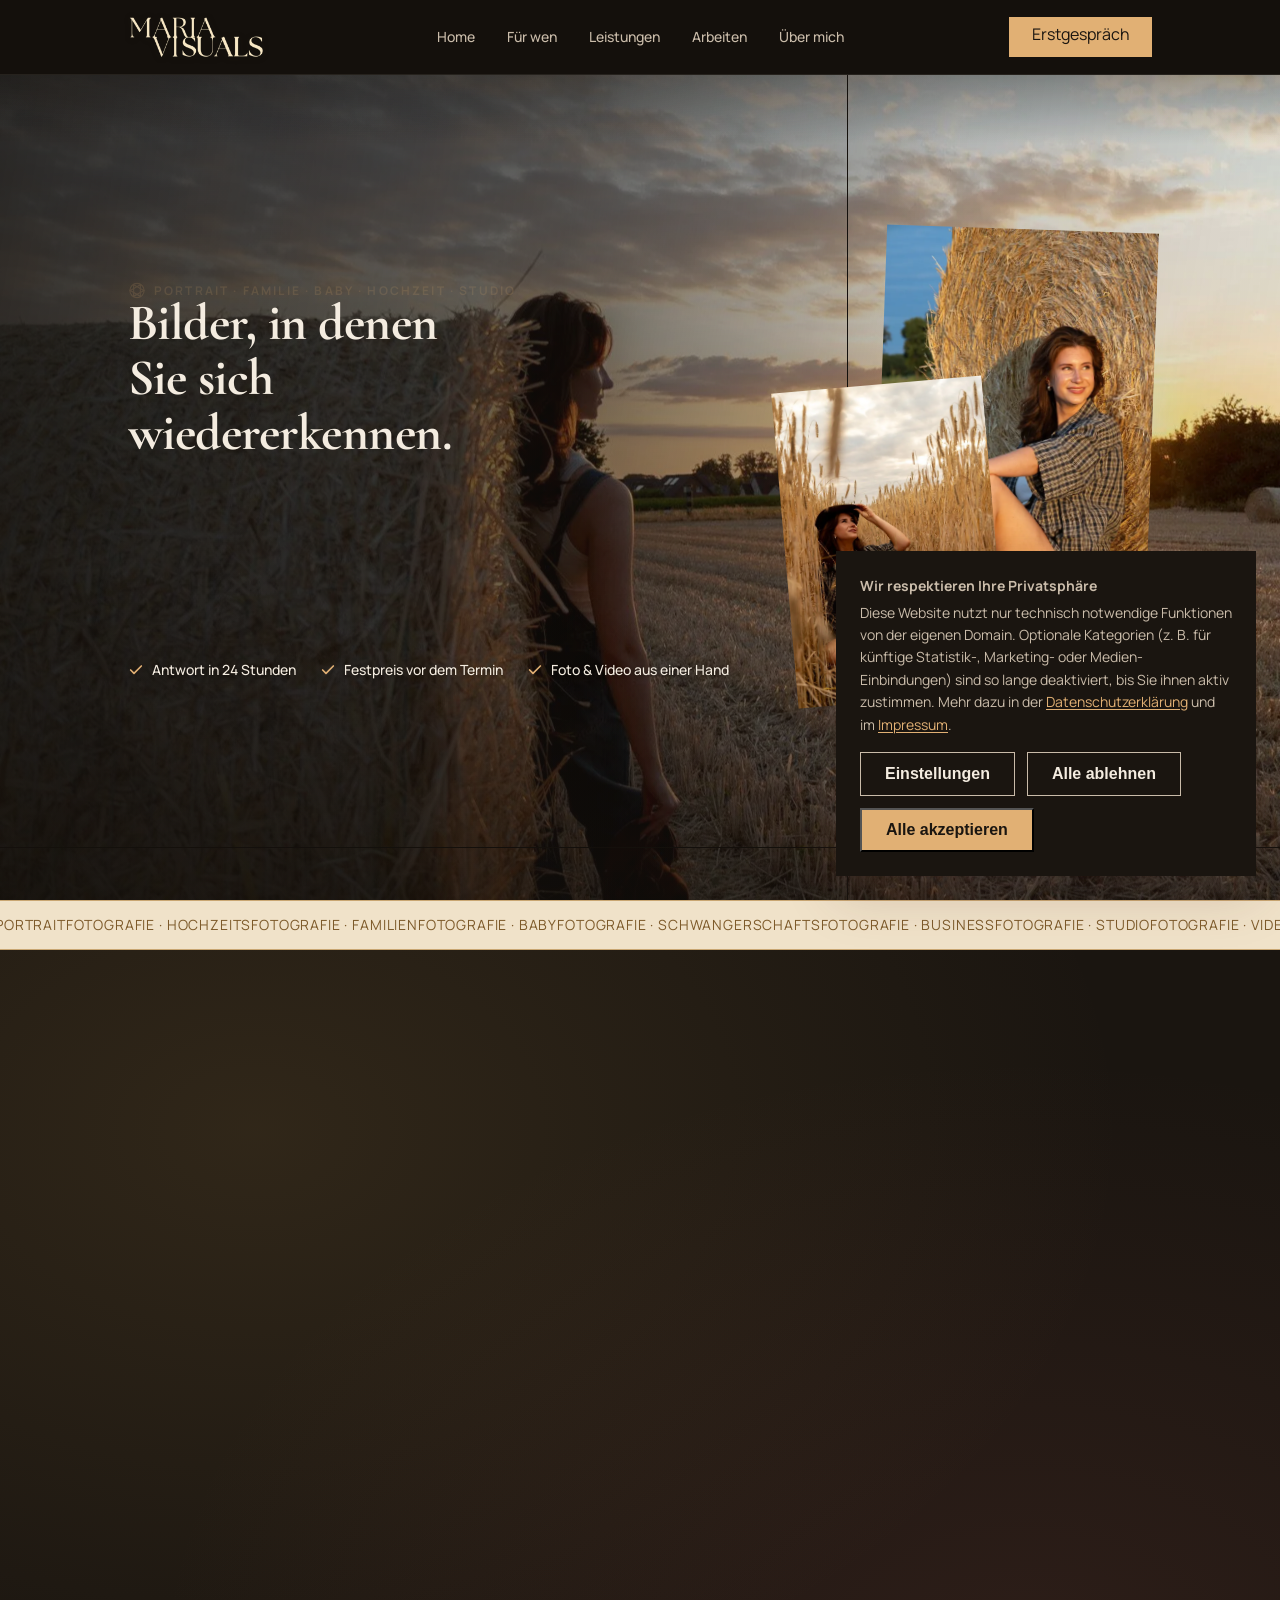
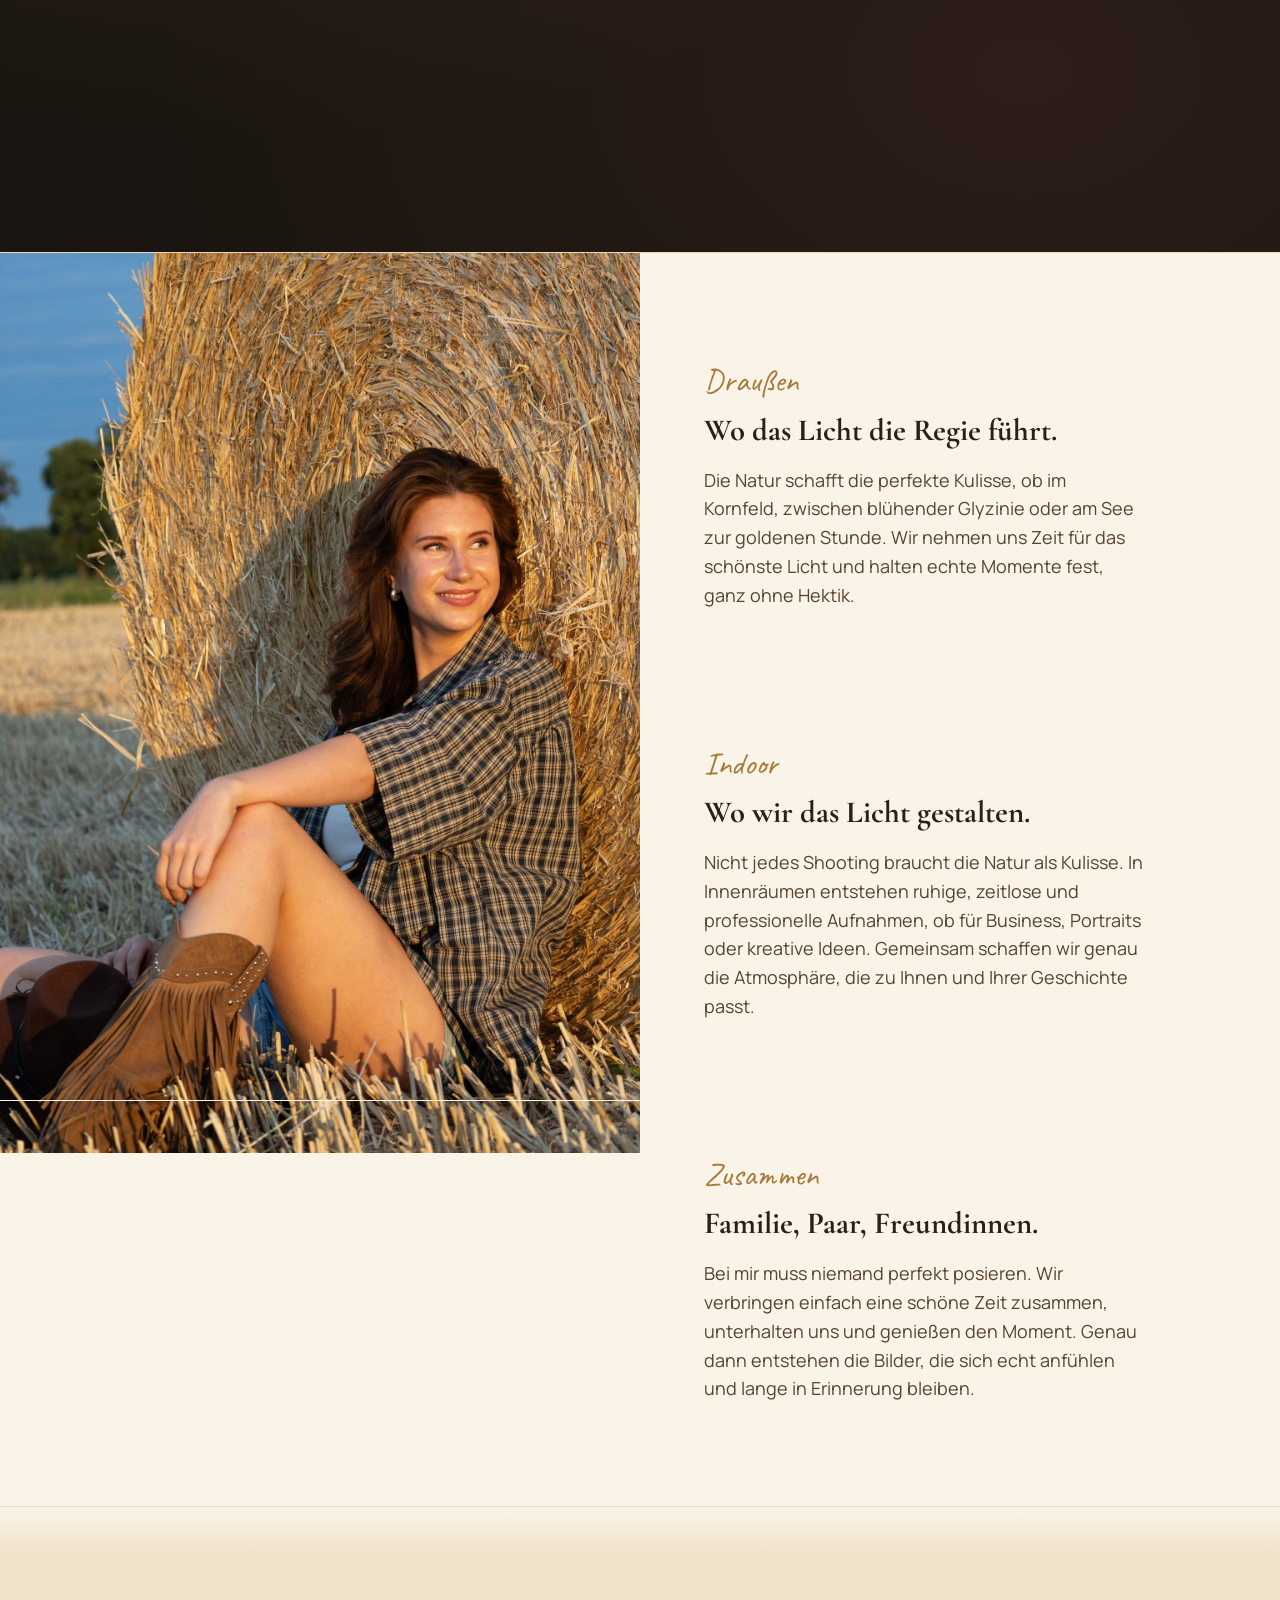
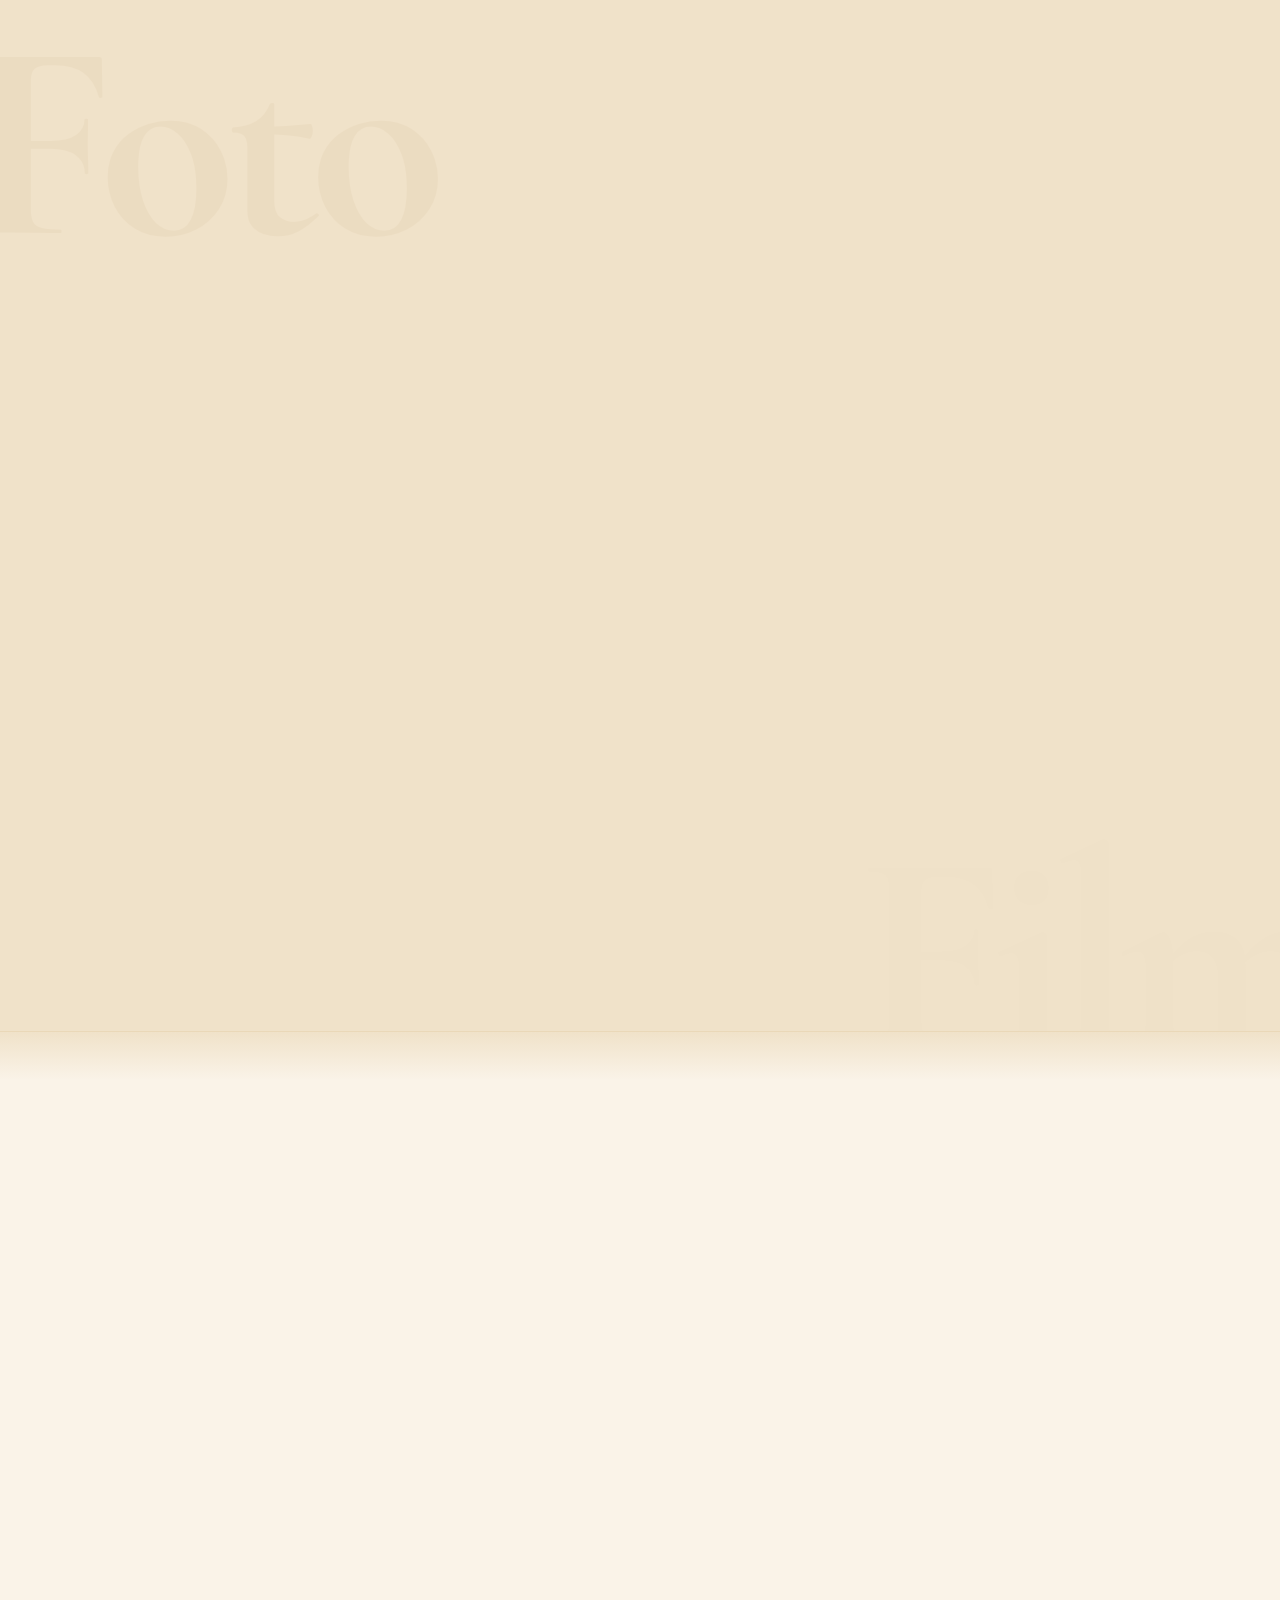
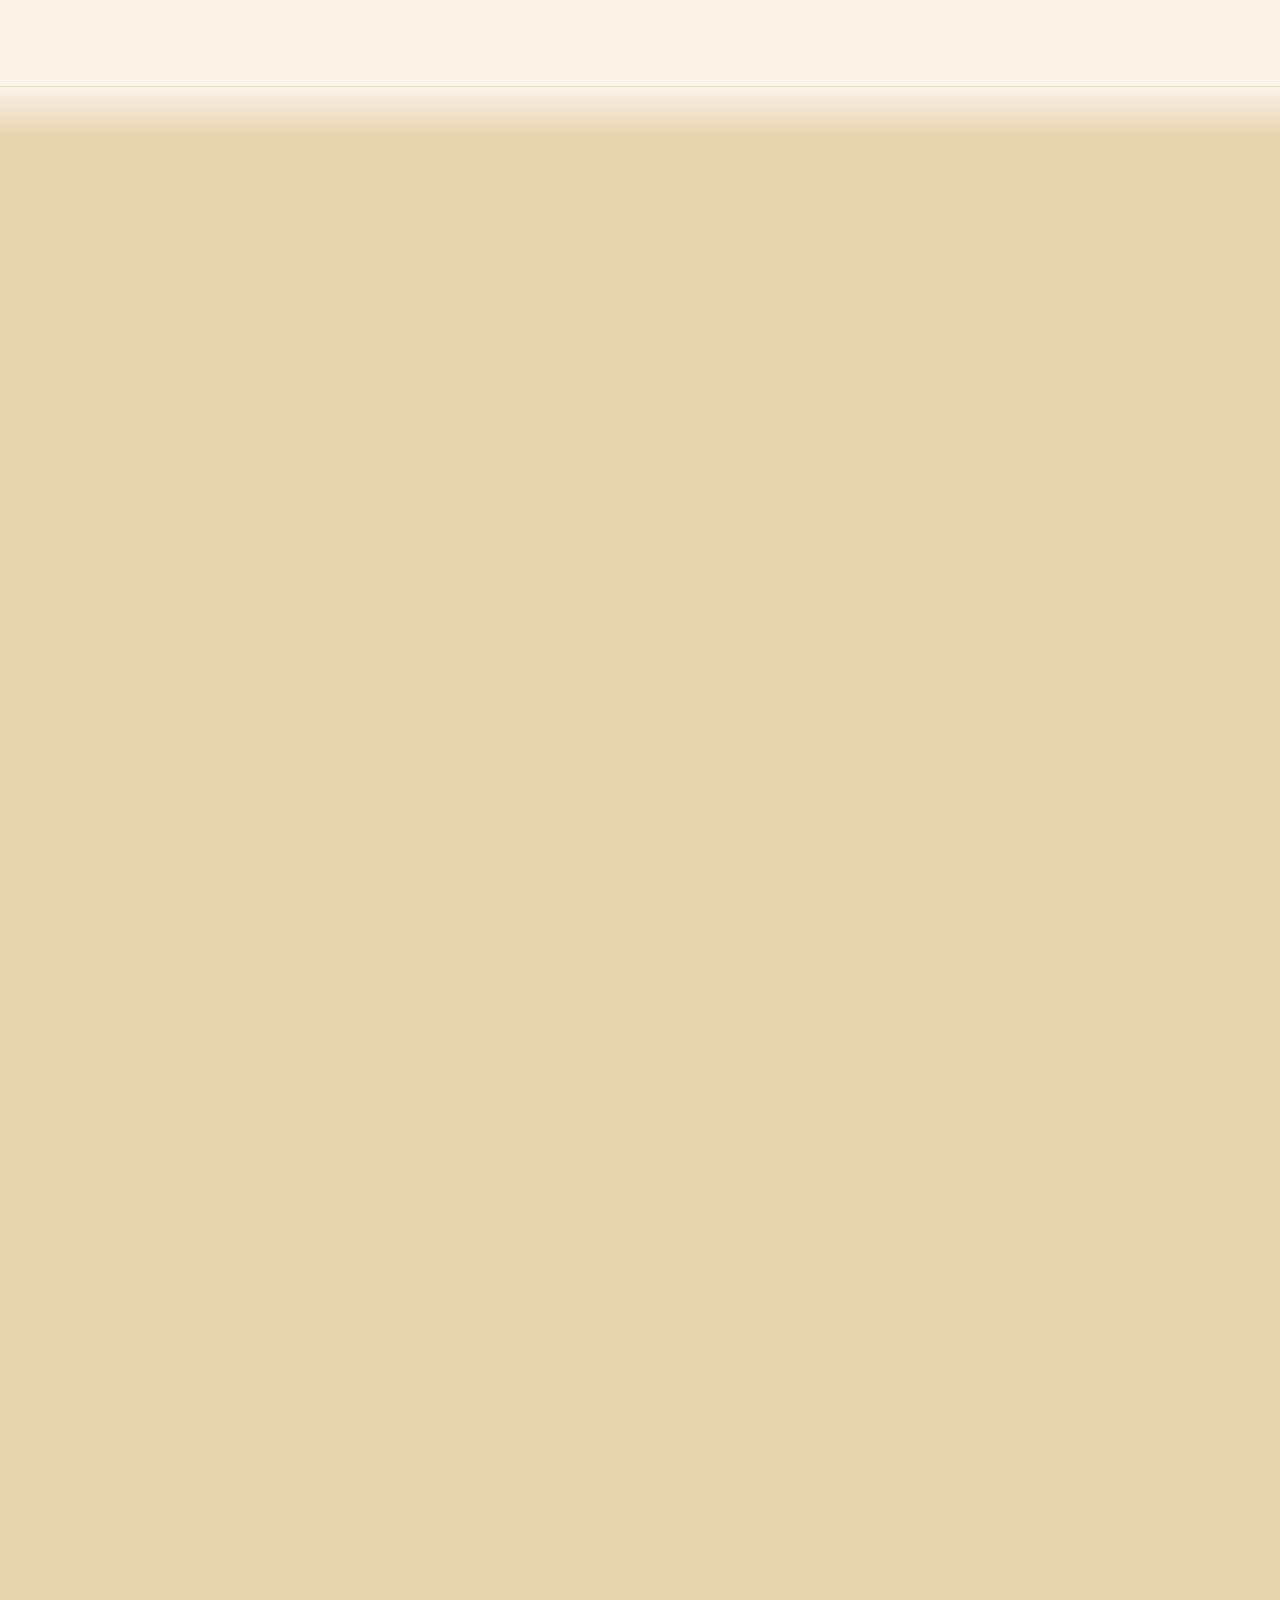
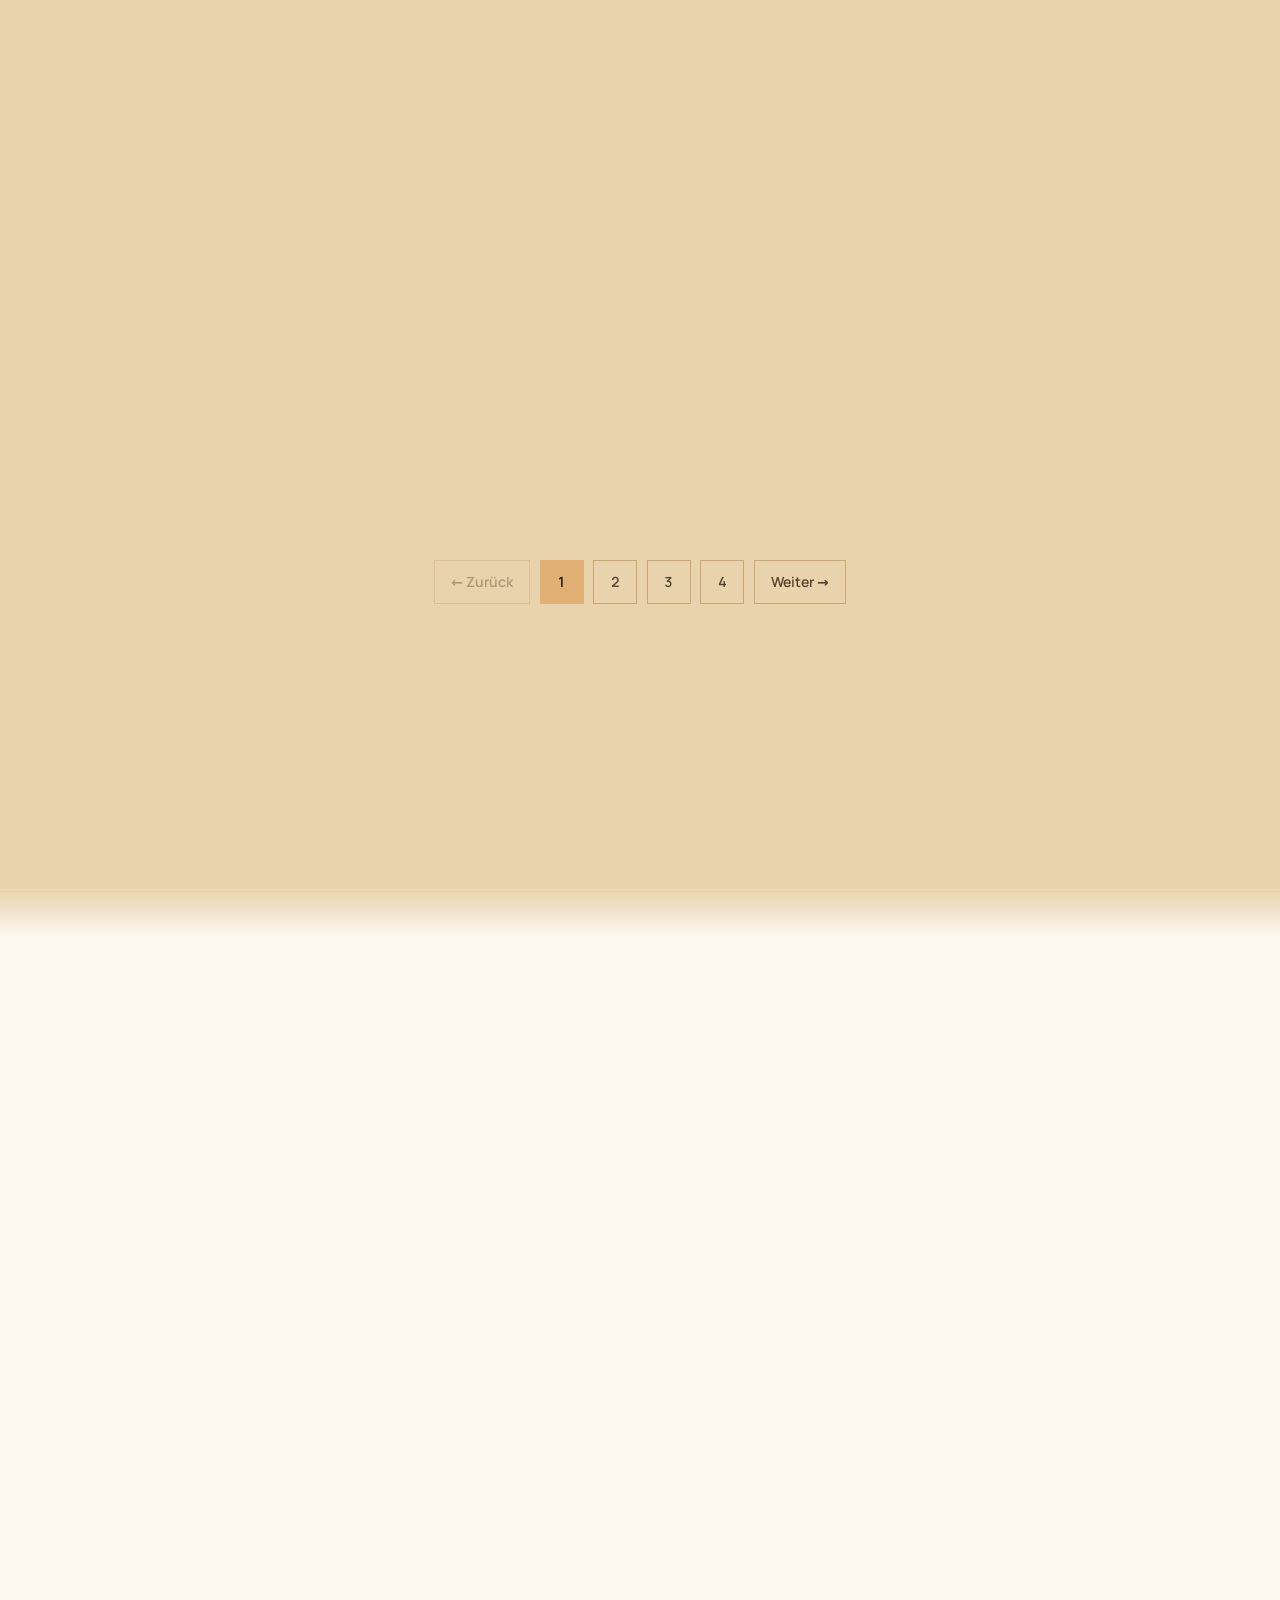
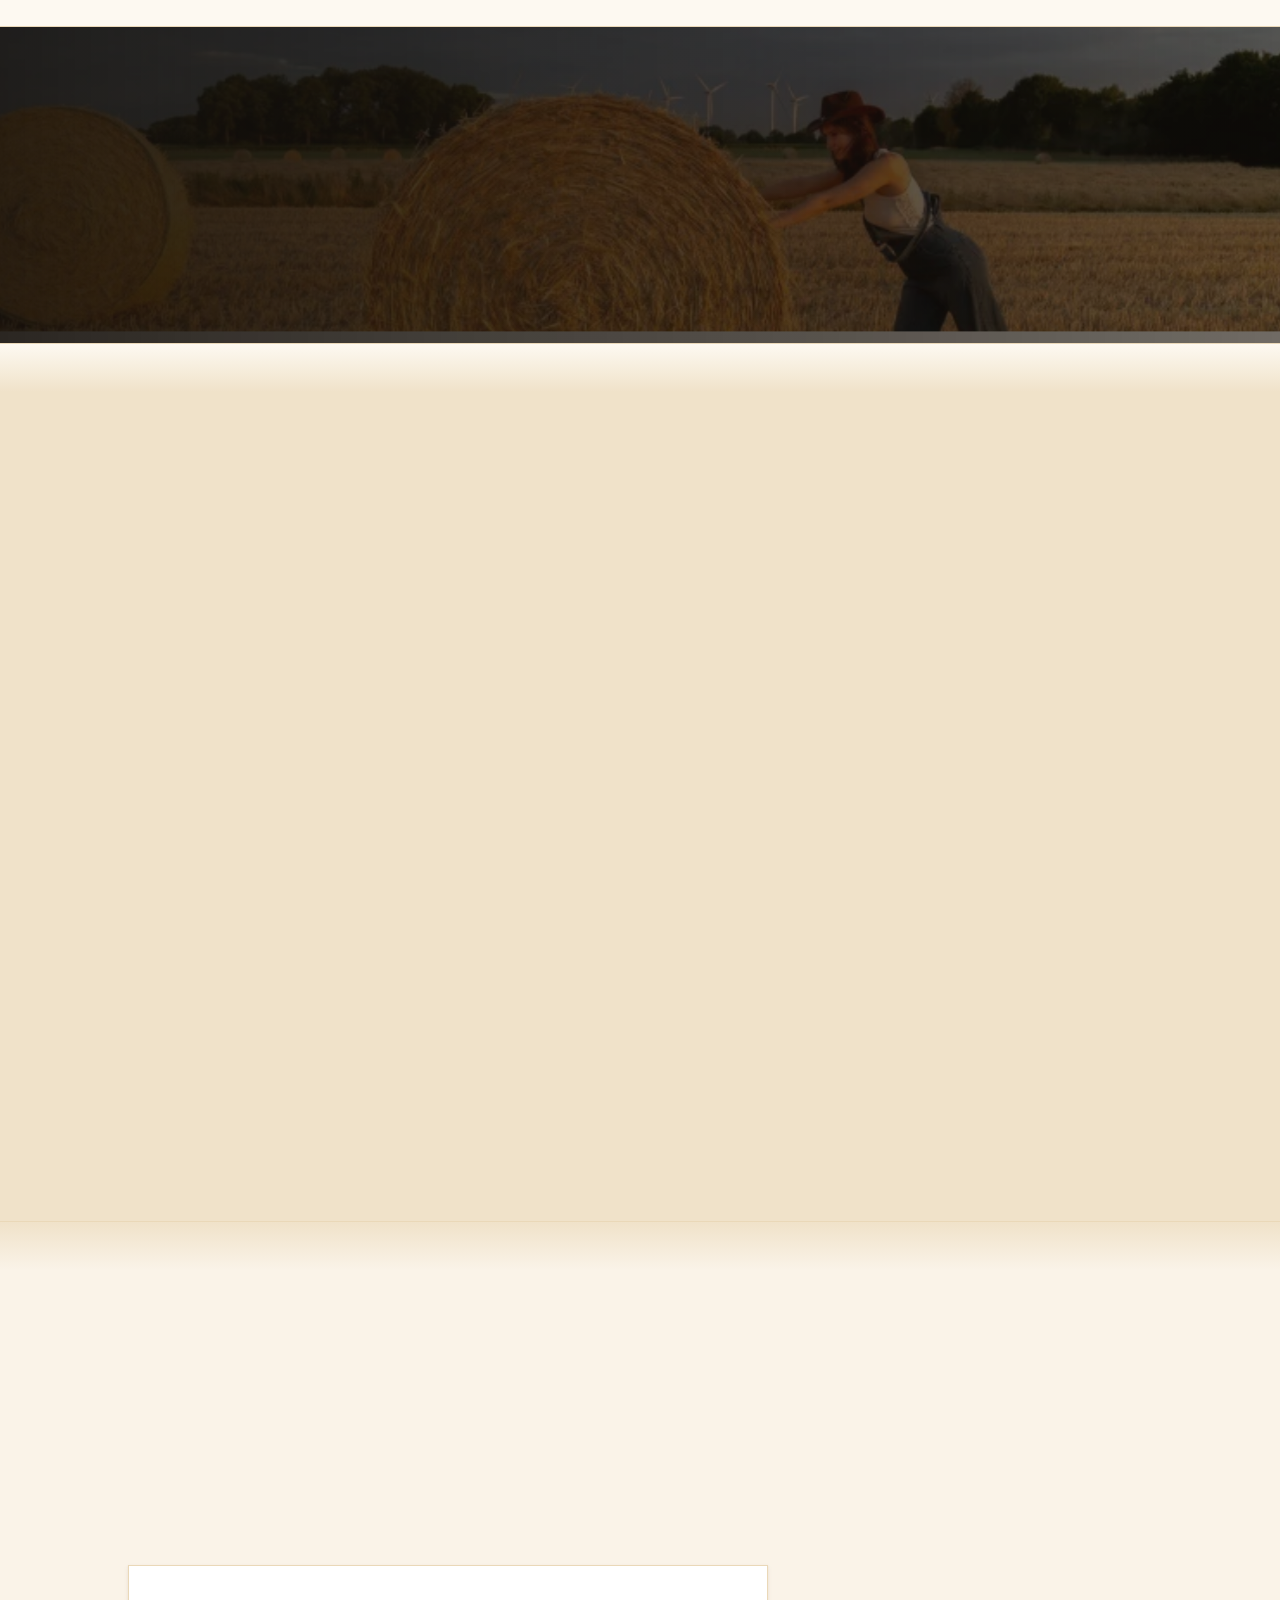
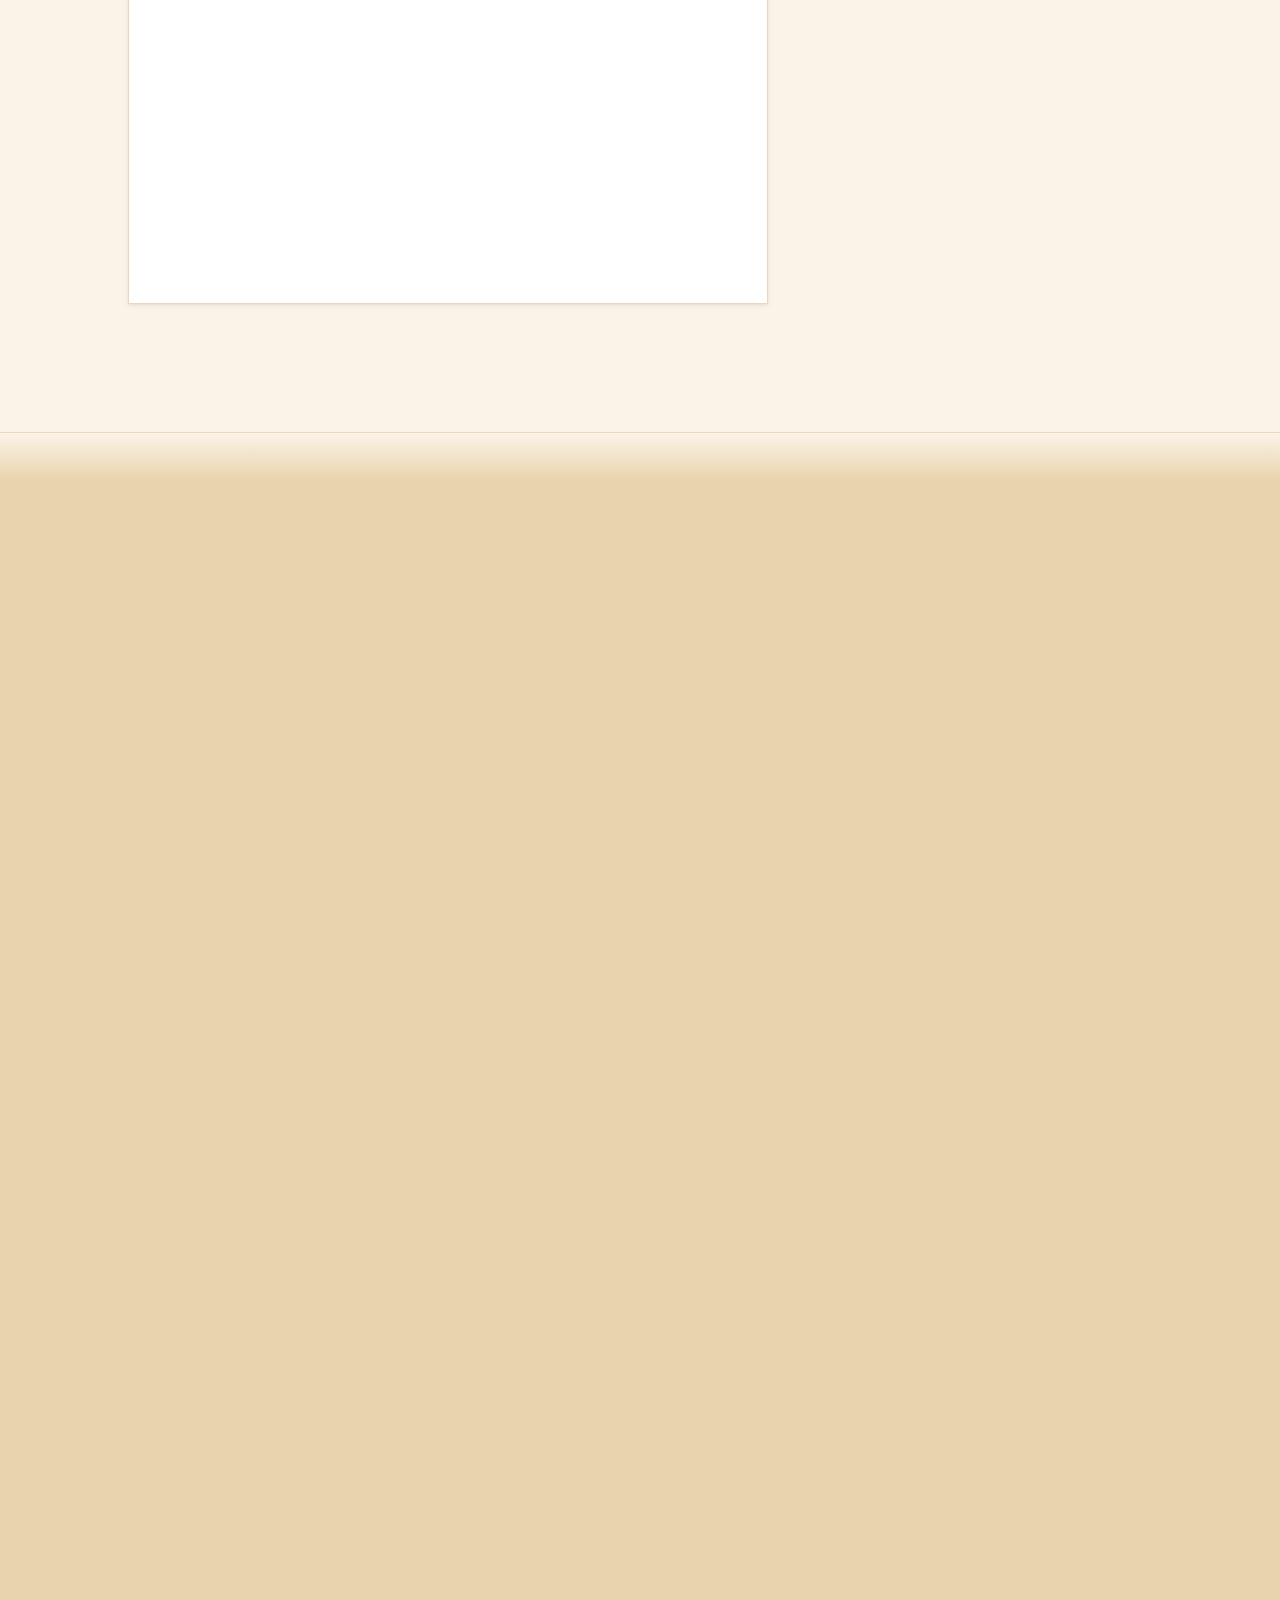
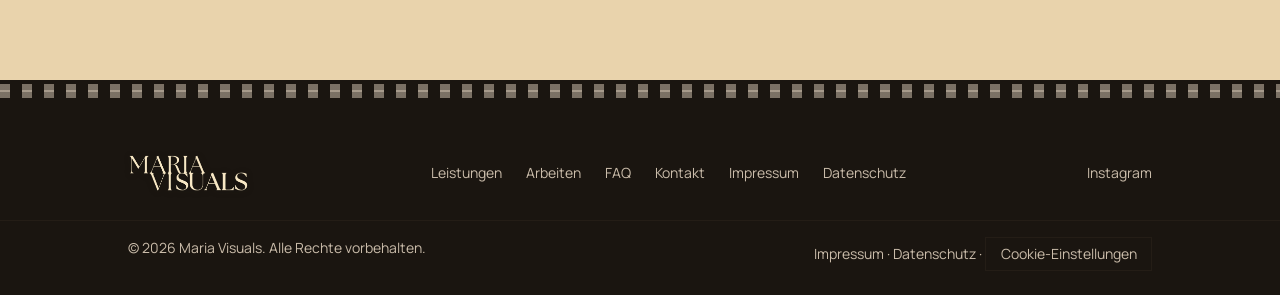
==== commit f926abe4: "Portfolio: Schwangerschaftsshooting als neue Kategorie, an erste Stelle Die hochgeladenen Rohbilder " ====
--- a/index.html
+++ b/index.html
@@ -369,11 +369,82 @@
         </div>
         <div class="work__filter reveal" role="group" aria-label="Portfolio filtern">
           <button type="button" class="chip is-active" data-filter="all" aria-pressed="true">Alle</button>
+          <button type="button" class="chip" data-filter="schwangerschaft" aria-pressed="false">Schwangerschaft</button>
           <button type="button" class="chip" data-filter="business" aria-pressed="false">Business</button>
           <button type="button" class="chip" data-filter="natur" aria-pressed="false">Natur</button>
           <button type="button" class="chip" data-filter="familie" aria-pressed="false">Familie</button>
         </div>
         <div class="work__grid" id="workGrid">
+          <a class="card reveal" data-type="schwangerschaft" href="img/schwangerschaftsshooting-tuellkleid-rosa.jpeg"
+             data-title="Schwangerschaftsshooting im rosa Tüllkleid"
+             data-cat="Schwangerschaft · Studio">
+            <picture class="viewfinder">
+              <source type="image/webp" srcset="img/schwangerschaftsshooting-tuellkleid-rosa-800.webp">
+              <img src="img/schwangerschaftsshooting-tuellkleid-rosa-800.jpg" alt="Schwangere Frau im rosa Tüllkleid, kniend im Studio" width="800" height="1152" loading="lazy" decoding="async">
+            </picture>
+            <div class="card__meta"><h3>Zartrosa</h3><p>Schwangerschaft · Studio</p></div>
+          </a>
+
+          <a class="card reveal" data-type="schwangerschaft" href="img/schwangerschaftsshooting-babybauch-zeitung.jpeg"
+             data-title="Schwangerschaftsshooting mit Zeitung und Ultraschallbild"
+             data-cat="Schwangerschaft · Studio">
+            <picture class="viewfinder">
+              <source type="image/webp" srcset="img/schwangerschaftsshooting-babybauch-zeitung-800.webp">
+              <img src="img/schwangerschaftsshooting-babybauch-zeitung-800.jpg" alt="Schwangere Frau liest eine Zeitung mit Ultraschallbild, Babybauch sichtbar" width="800" height="1200" loading="lazy" decoding="async">
+            </picture>
+            <div class="card__meta"><h3>Kleines Wunder</h3><p>Schwangerschaft · Studio</p></div>
+          </a>
+
+          <a class="card reveal" data-type="schwangerschaft" href="img/schwangerschaftsshooting-babybauch-hocker-sw.jpeg"
+             data-title="Schwangerschaftsshooting auf dem Hocker, schwarzweiß"
+             data-cat="Schwangerschaft · Studio">
+            <picture class="viewfinder">
+              <source type="image/webp" srcset="img/schwangerschaftsshooting-babybauch-hocker-sw-800.webp">
+              <img src="img/schwangerschaftsshooting-babybauch-hocker-sw-800.jpg" alt="Schwangere Frau sitzt barfuß auf einem Hocker, Hände auf dem Babybauch, schwarzweiß" width="800" height="1200" loading="lazy" decoding="async">
+            </picture>
+            <div class="card__meta"><h3>Erwartungsvoll</h3><p>Schwangerschaft · Studio</p></div>
+          </a>
+
+          <a class="card reveal" data-type="schwangerschaft" href="img/schwangerschaftsshooting-haende-herz-babybauch.jpeg"
+             data-title="Herzhände auf dem Babybauch, schwarzweiß"
+             data-cat="Schwangerschaft · Nahaufnahme">
+            <picture class="viewfinder">
+              <source type="image/webp" srcset="img/schwangerschaftsshooting-haende-herz-babybauch-800.webp">
+              <img src="img/schwangerschaftsshooting-haende-herz-babybauch-800.jpg" alt="Zwei Hände formen ein Herz auf dem Babybauch, Nahaufnahme in schwarzweiß" width="800" height="1200" loading="lazy" decoding="async">
+            </picture>
+            <div class="card__meta"><h3>Herzensmoment</h3><p>Schwangerschaft · Nahaufnahme</p></div>
+          </a>
+
+          <a class="card reveal" data-type="schwangerschaft" href="img/schwangerschaftsshooting-babybauch-tuch-sw.jpeg"
+             data-title="Schwangerschaftsshooting mit fließendem Tuch, schwarzweiß"
+             data-cat="Schwangerschaft · Studio">
+            <picture class="viewfinder">
+              <source type="image/webp" srcset="img/schwangerschaftsshooting-babybauch-tuch-sw-800.webp">
+              <img src="img/schwangerschaftsshooting-babybauch-tuch-sw-800.jpg" alt="Schwangere Frau mit fließendem, transparentem Tuch im Studio, schwarzweiß" width="800" height="1169" loading="lazy" decoding="async">
+            </picture>
+            <div class="card__meta"><h3>Schwerelos</h3><p>Schwangerschaft · Studio</p></div>
+          </a>
+
+          <a class="card reveal" data-type="schwangerschaft" href="img/schwangerschaftsshooting-babybauch-sessel.jpeg"
+             data-title="Schwangerschaftsshooting im Sessel"
+             data-cat="Schwangerschaft · Studio">
+            <picture class="viewfinder">
+              <source type="image/webp" srcset="img/schwangerschaftsshooting-babybauch-sessel-800.webp">
+              <img src="img/schwangerschaftsshooting-babybauch-sessel-800.jpg" alt="Schwangere Frau im schwarzen Kleid, sitzend in einem hellen Sessel" width="800" height="1200" loading="lazy" decoding="async">
+            </picture>
+            <div class="card__meta"><h3>Geborgen</h3><p>Schwangerschaft · Studio</p></div>
+          </a>
+
+          <a class="card reveal" data-type="schwangerschaft" href="img/schwangerschaftsshooting-babybauch-glitzersteine.jpeg"
+             data-title="Babybauch mit Glitzersteinen, schwarzweiß"
+             data-cat="Schwangerschaft · Nahaufnahme">
+            <picture class="viewfinder">
+              <source type="image/webp" srcset="img/schwangerschaftsshooting-babybauch-glitzersteine-800.webp">
+              <img src="img/schwangerschaftsshooting-babybauch-glitzersteine-800.jpg" alt="Babybauch mit aufgeklebten Glitzersteinen verziert, Nahaufnahme in schwarzweiß" width="800" height="1200" loading="lazy" decoding="async">
+            </picture>
+            <div class="card__meta"><h3>Funkelnd</h3><p>Schwangerschaft · Nahaufnahme</p></div>
+          </a>
+
           <a class="card reveal" data-type="business" href="img/businessportrait-weisse-bluse-grauer-hintergrund.jpeg"
              data-title="Businessportrait vor grauem Hintergrund"
              data-cat="Business · Studio">
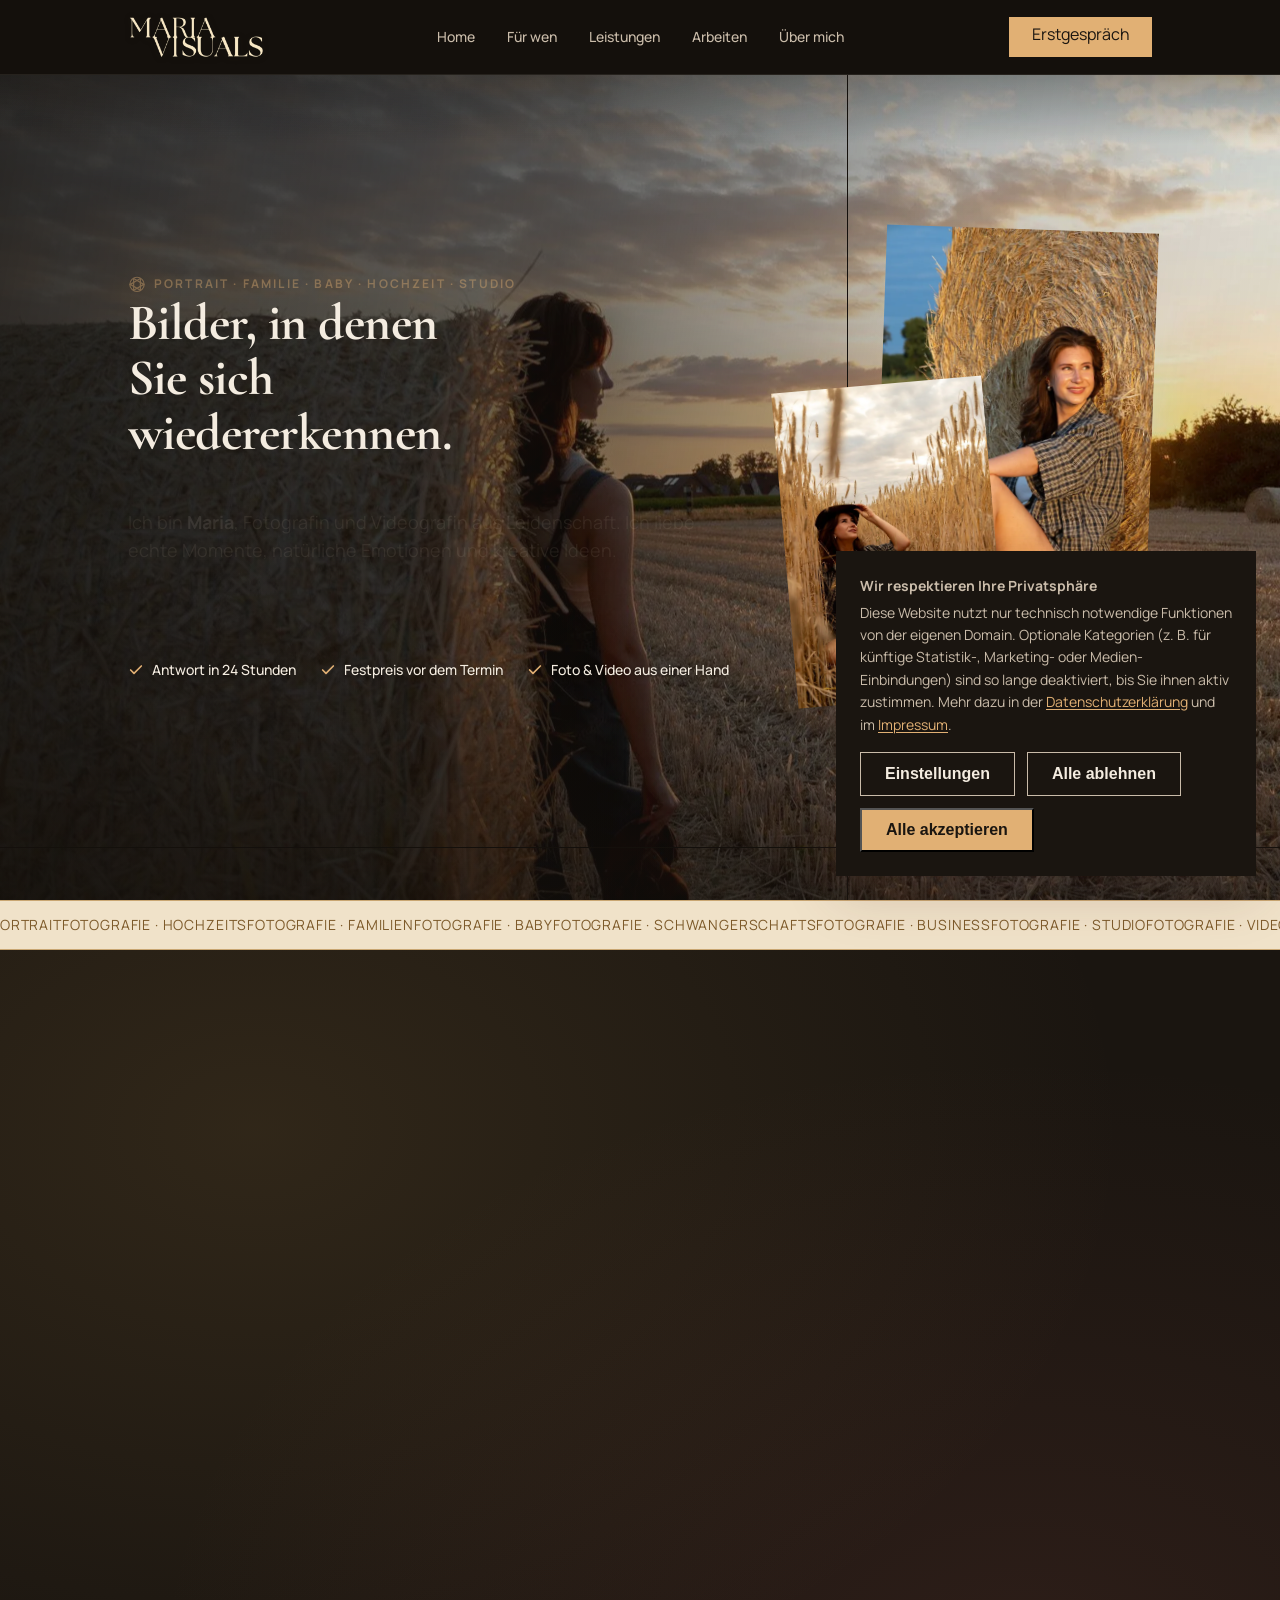
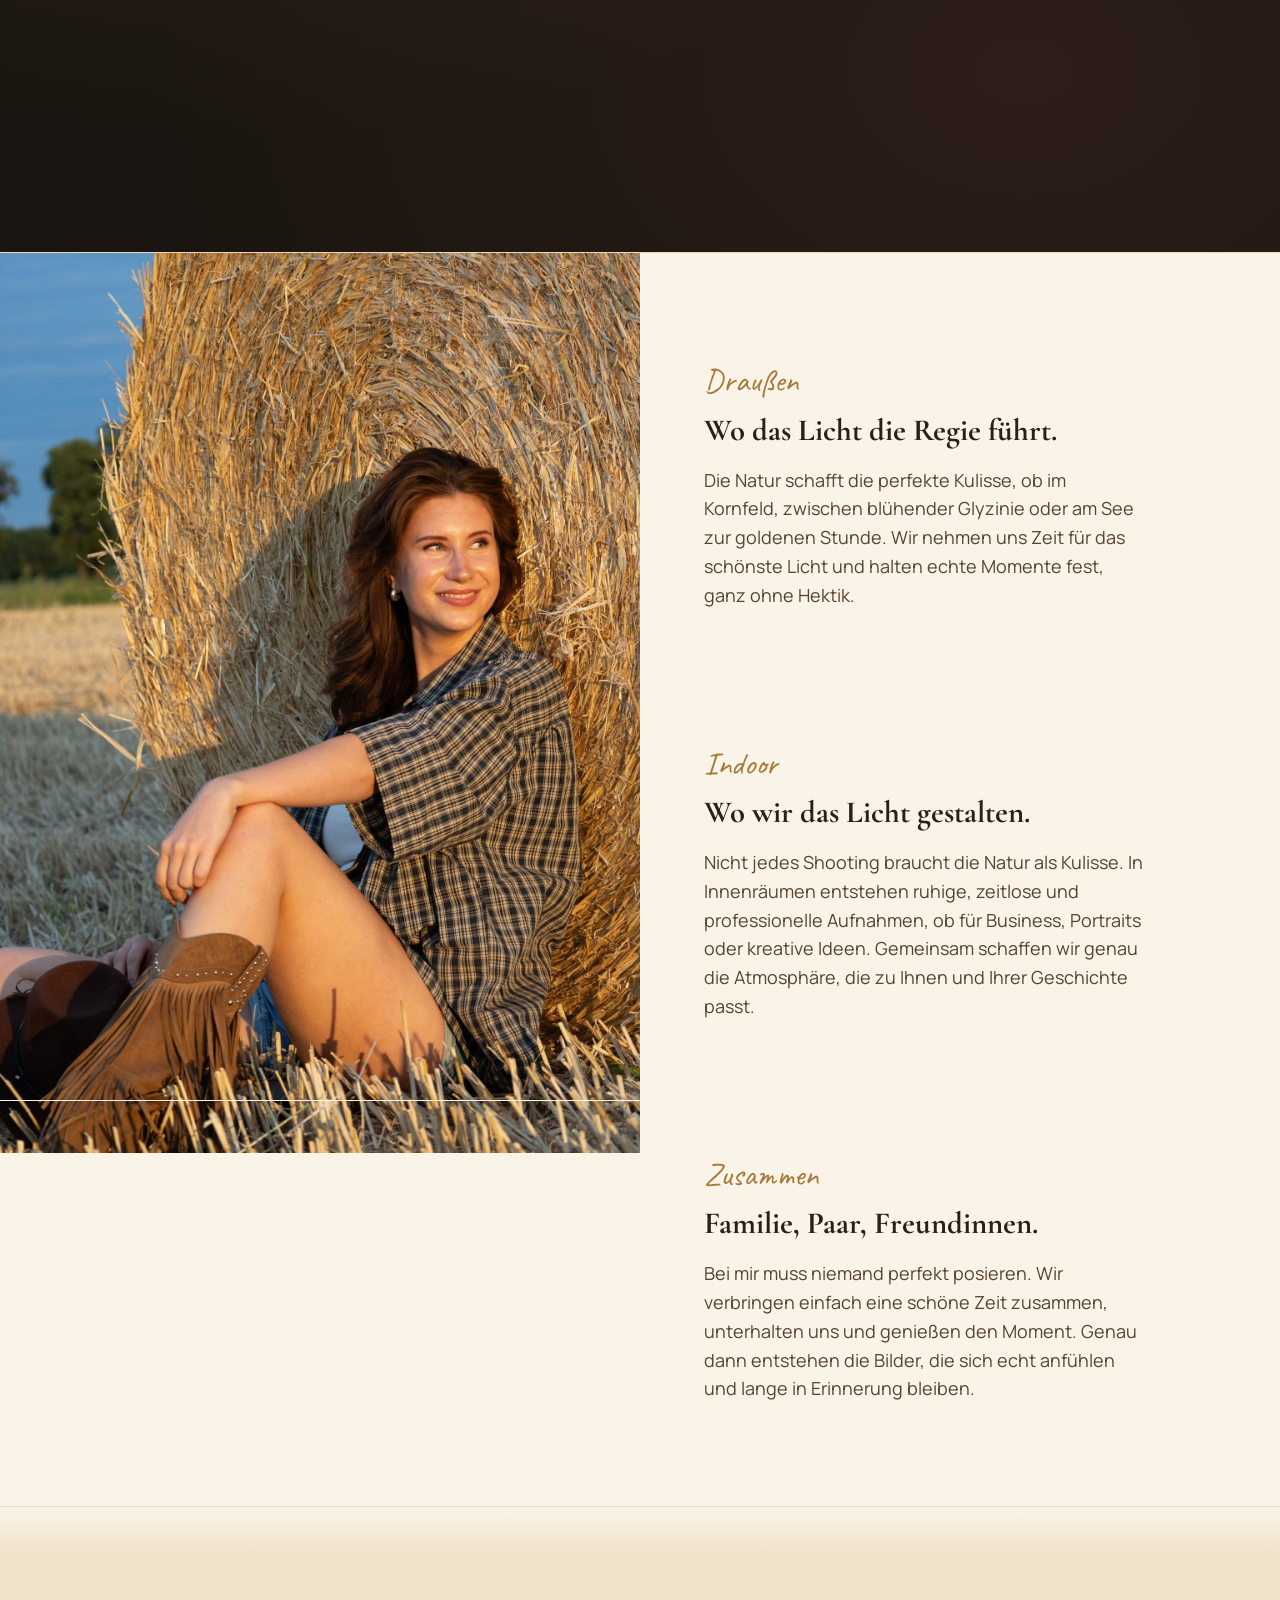
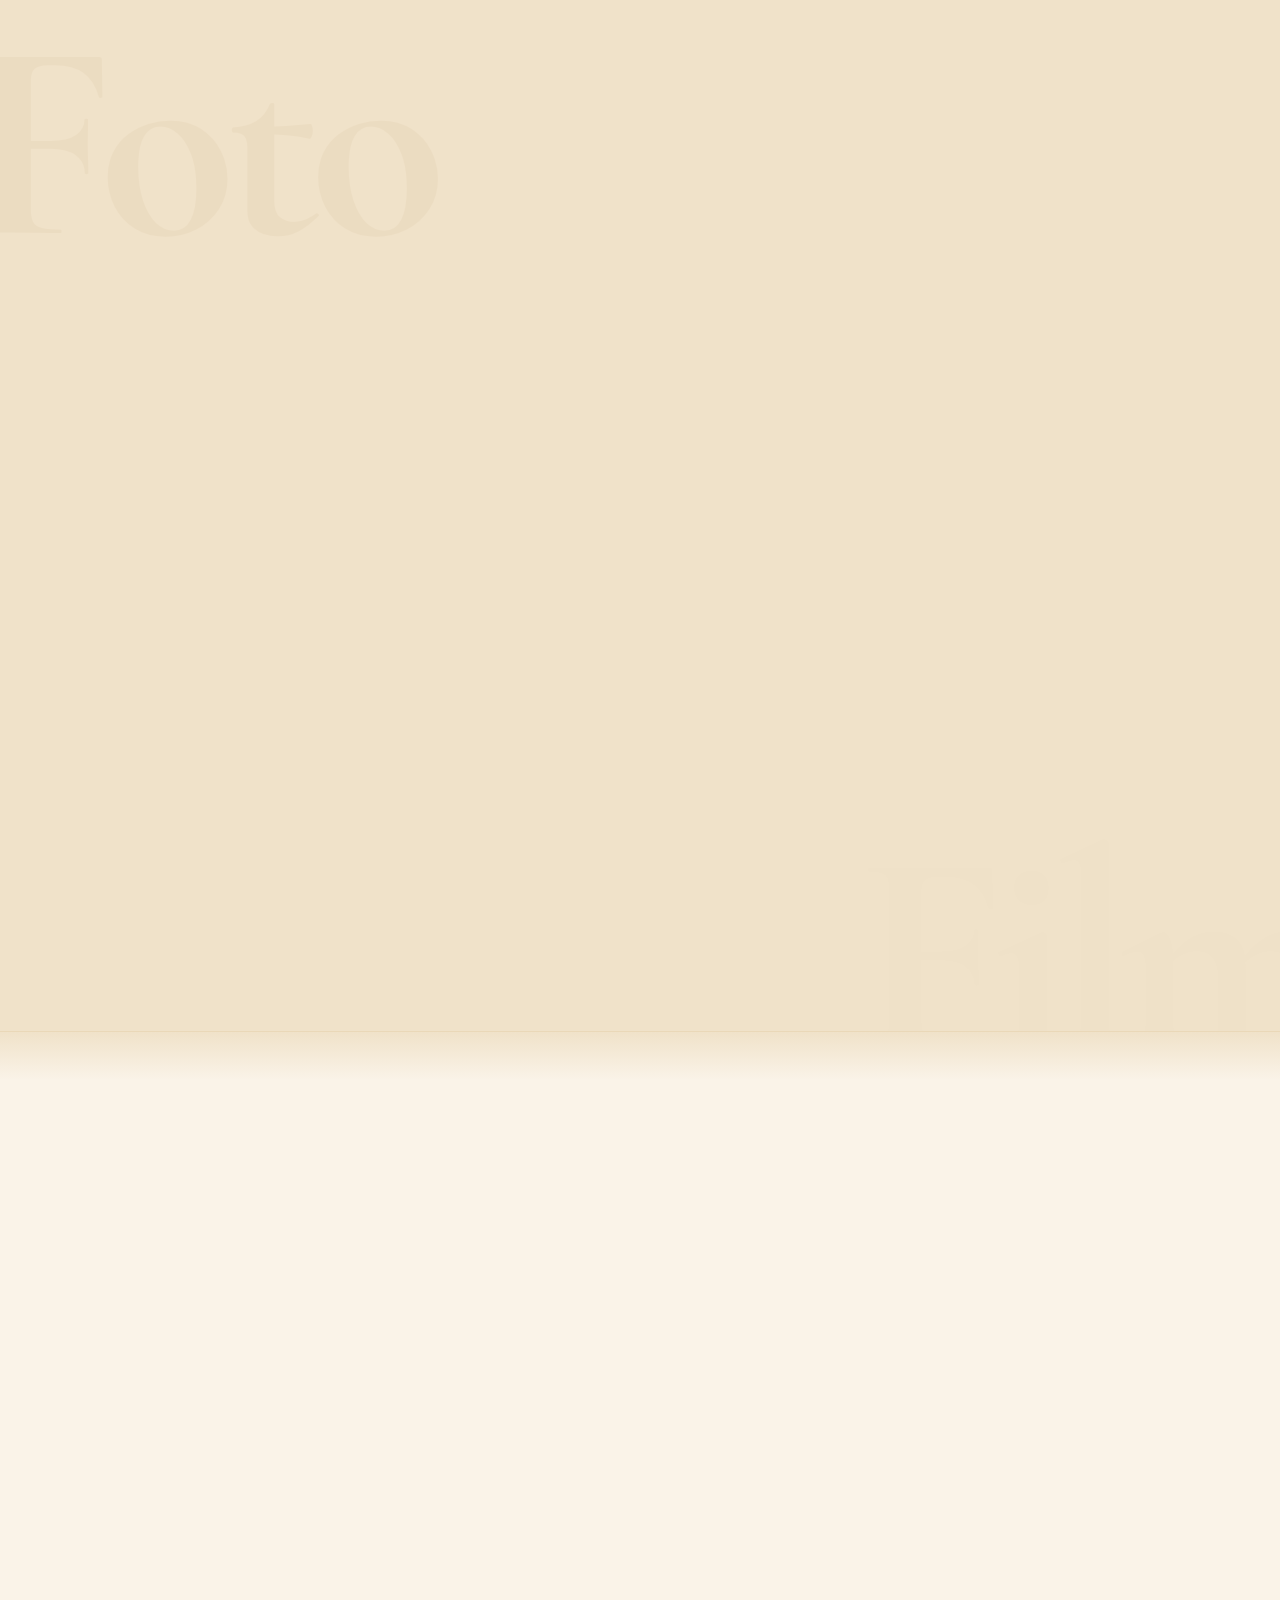
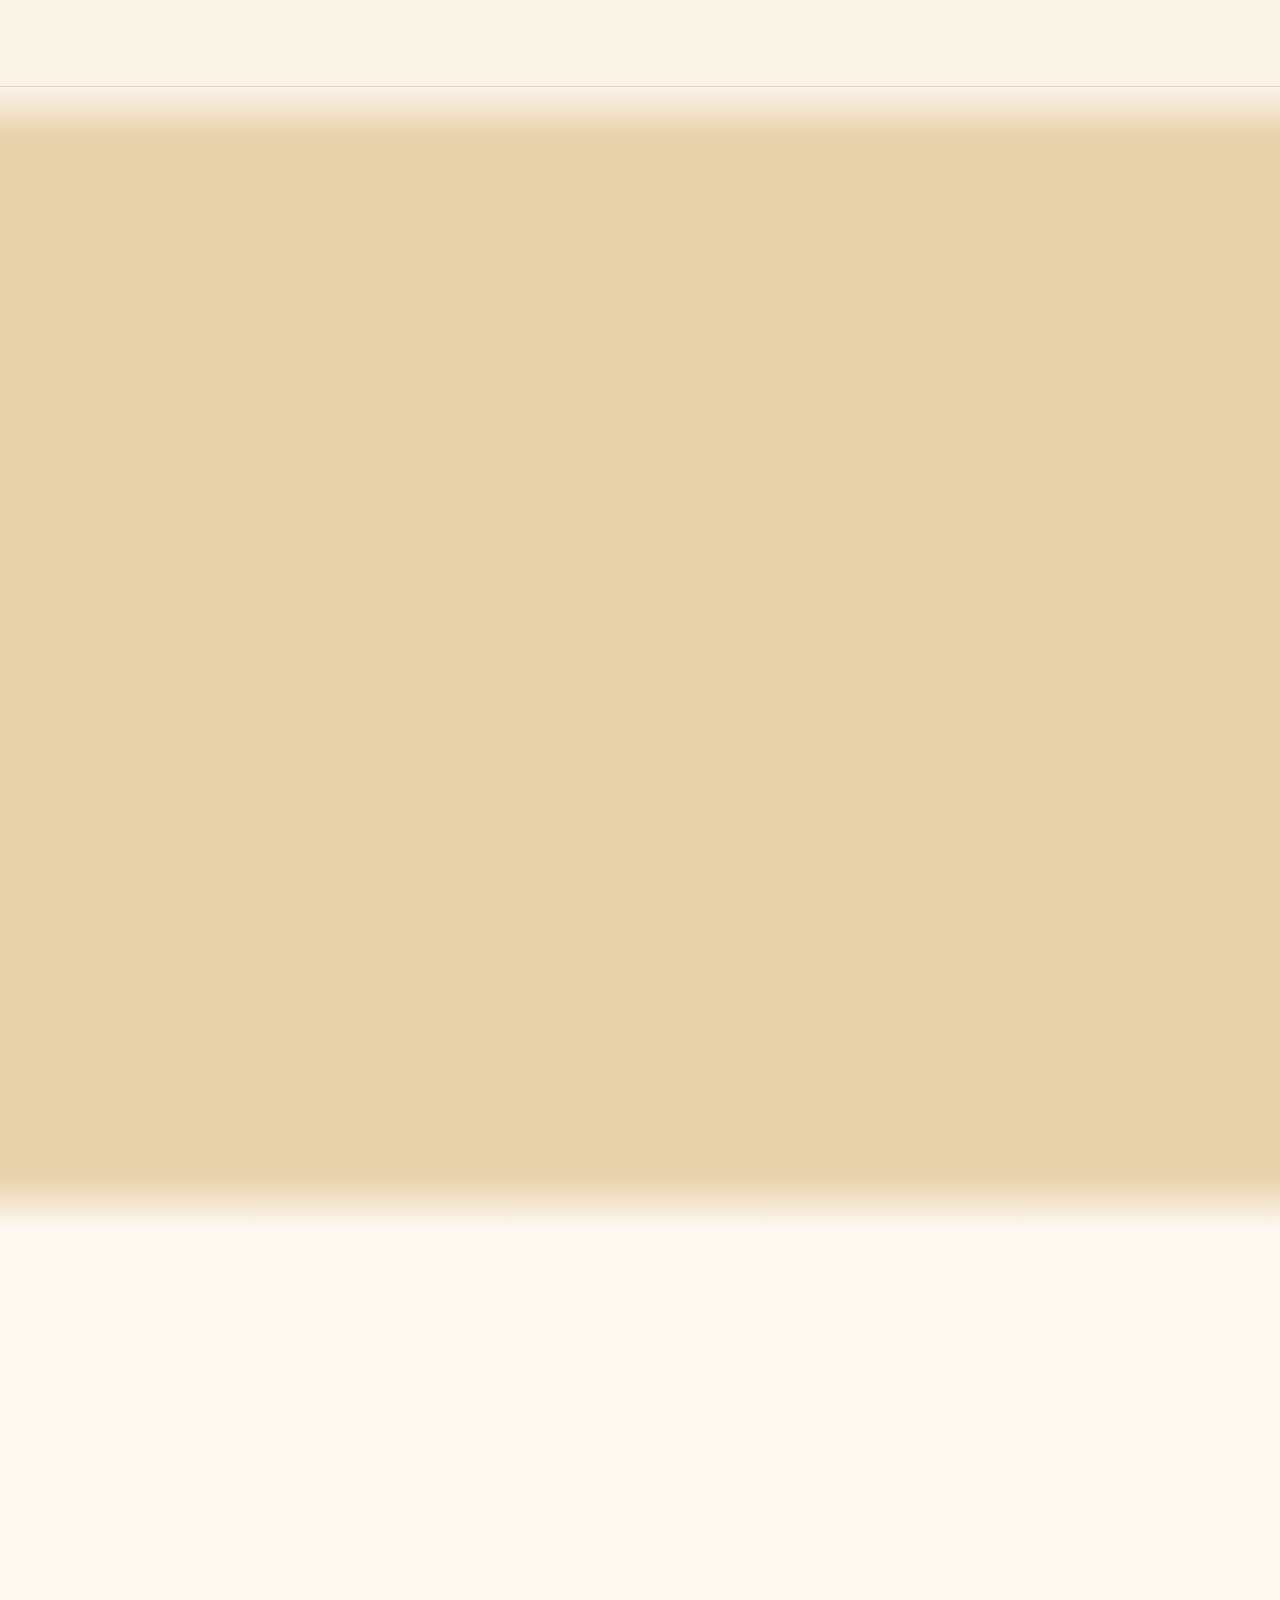
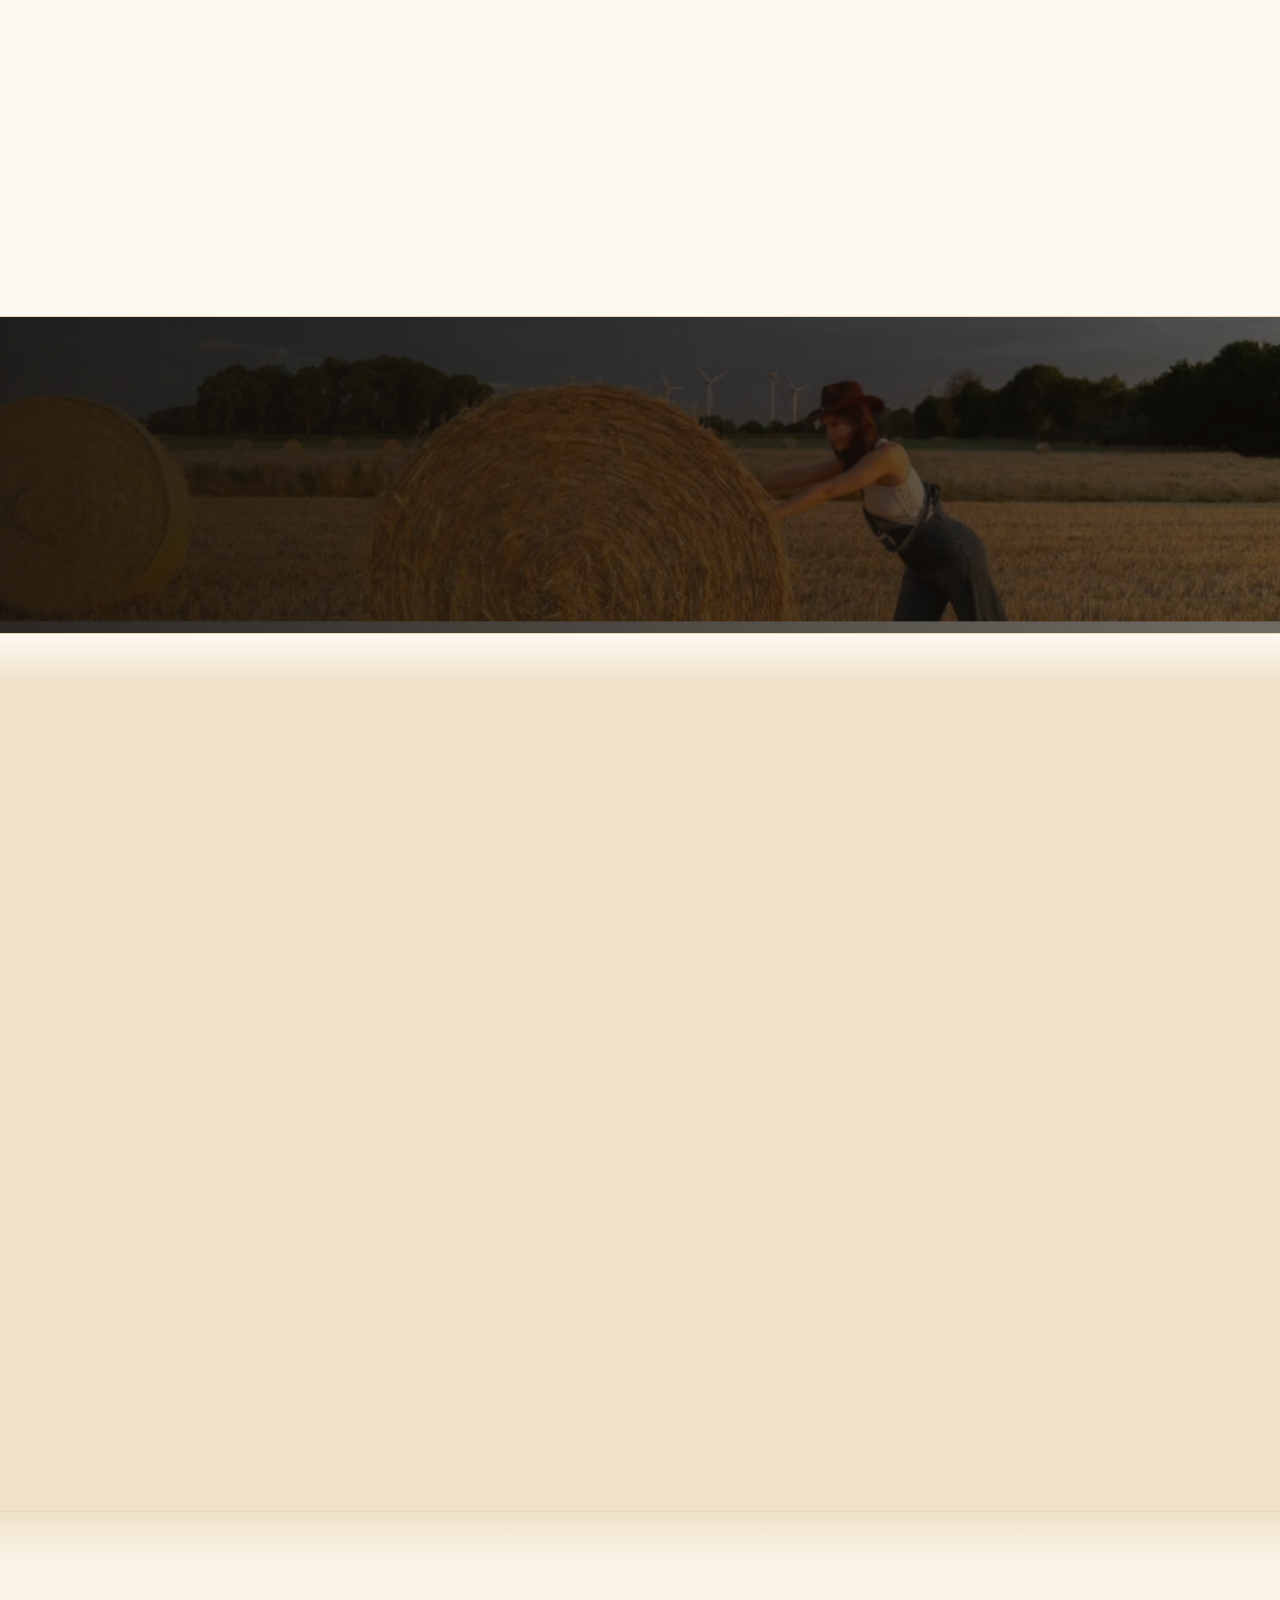
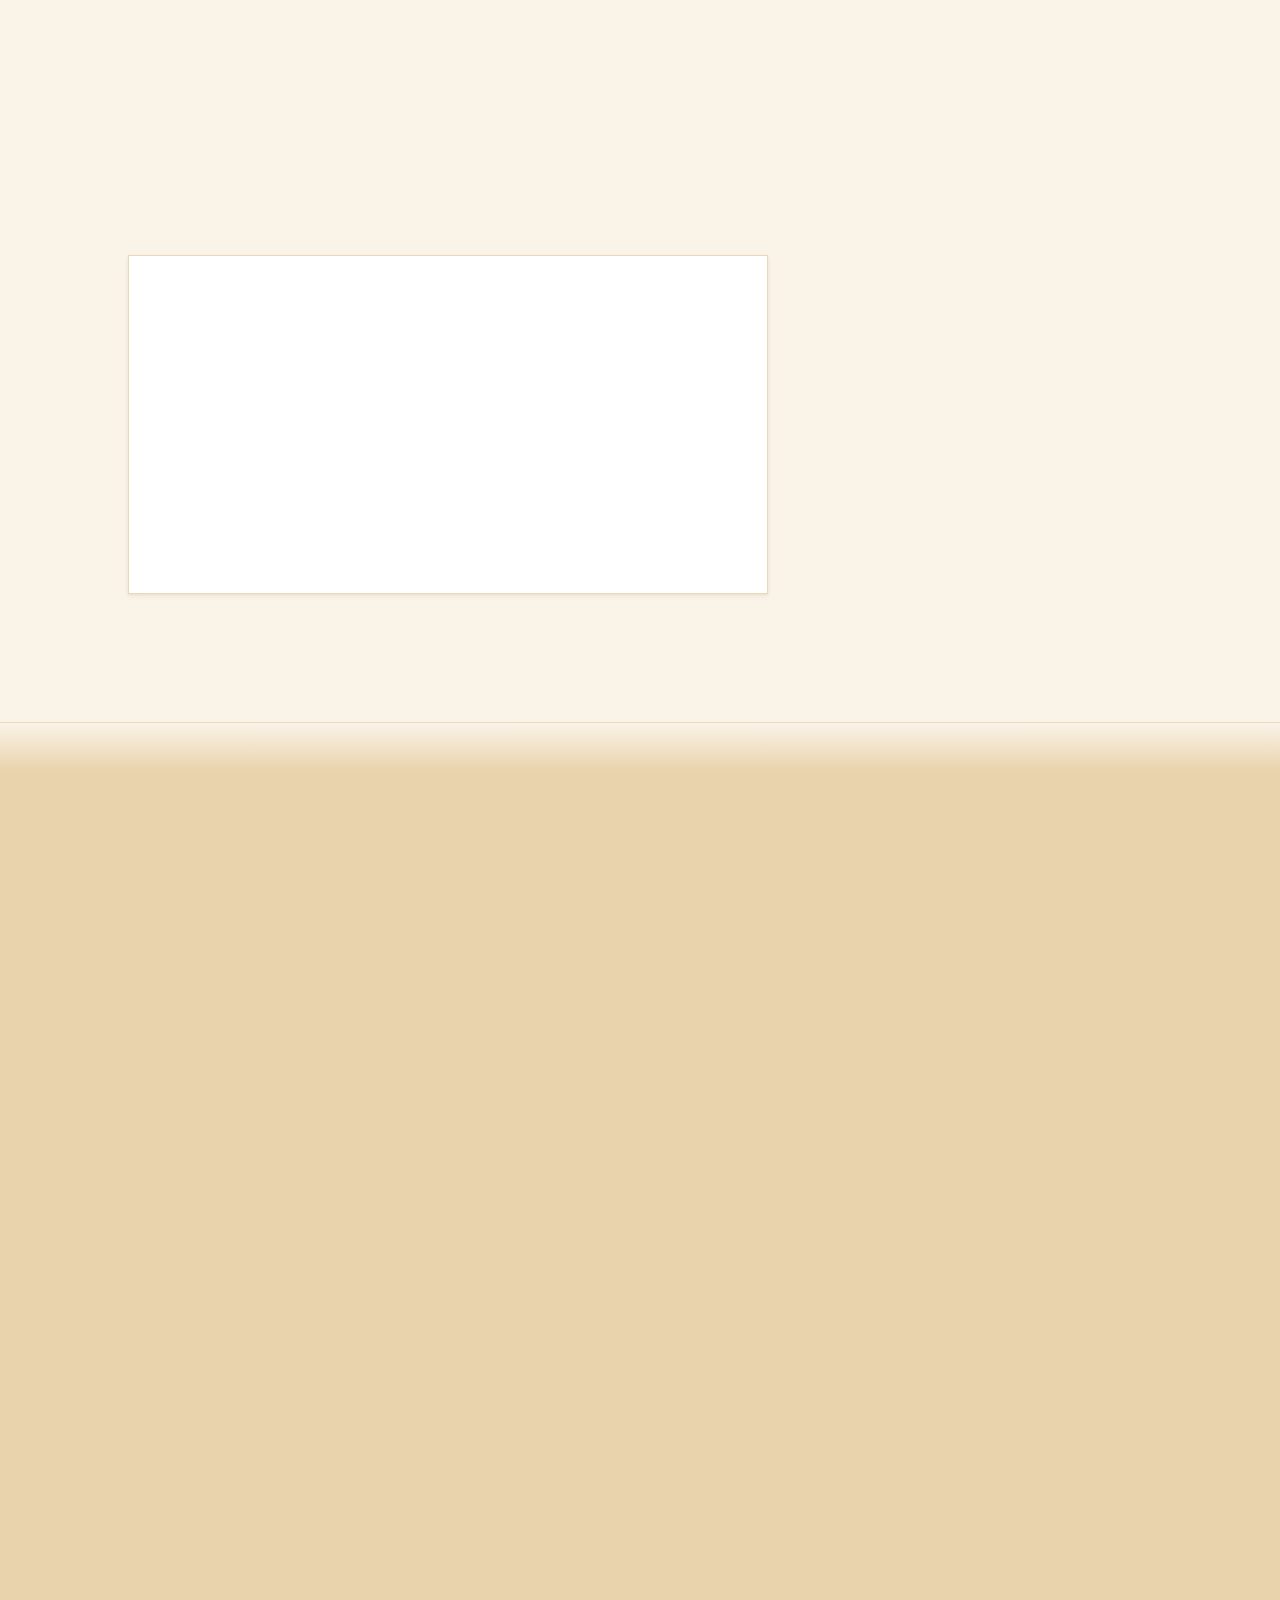
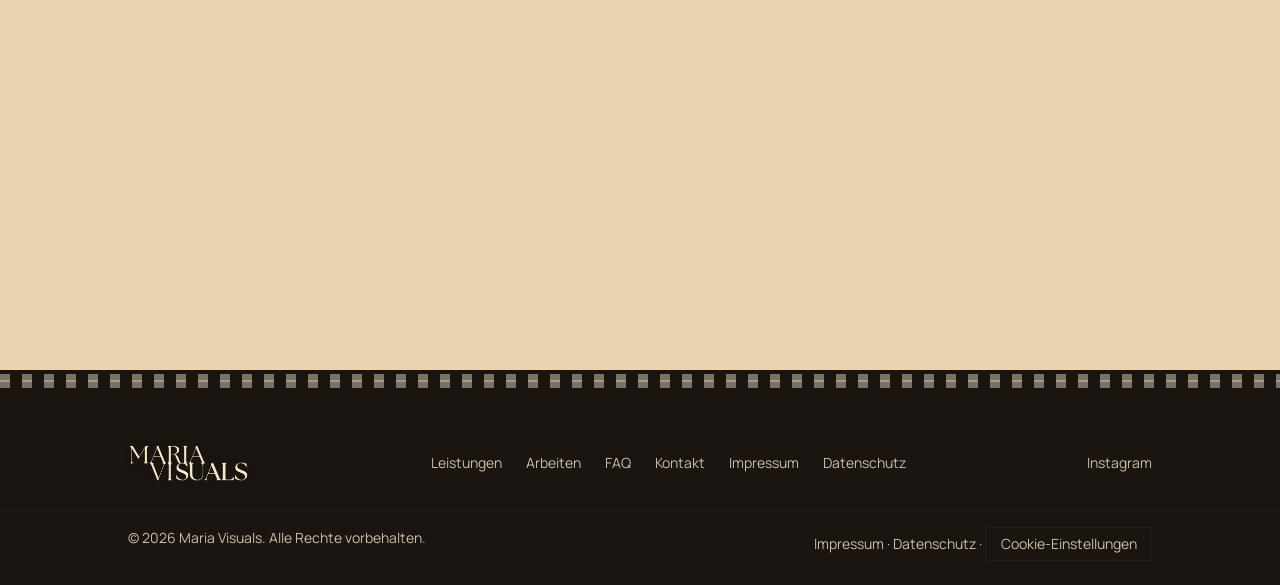
==== commit 5b51b101: "Portfolio-Abschluss neu gestalten: vier Kategorien statt Bilderflut Startseite zeigt jetzt nur noch " ====
--- a/index.html
+++ b/index.html
@@ -363,442 +363,45 @@
           <p class="section__kicker"><svg class="kicker-icon" width="18" height="18" aria-hidden="true"><use href="#i-aperture"></use></svg>03 · Portfolio</p>
           <h2 class="section__title" id="portfolio-title">Aktuelle Arbeiten</h2>
           <p class="section__lead">
-            Ein kleiner Einblick in meine bisherigen Shootings, von Familien und Paaren
-            bis hin zu Einzelporträts. Klicken Sie auf ein Bild, um es größer anzusehen.
+            Vier Themenwelten, ein Blick genügt: Klicken Sie auf eine Kategorie, um alle
+            Bilder dazu zu sehen, oder gleich auf das gesamte Portfolio.
           </p>
         </div>
-        <div class="work__filter reveal" role="group" aria-label="Portfolio filtern">
-          <button type="button" class="chip is-active" data-filter="all" aria-pressed="true">Alle</button>
-          <button type="button" class="chip" data-filter="schwangerschaft" aria-pressed="false">Schwangerschaft</button>
-          <button type="button" class="chip" data-filter="business" aria-pressed="false">Business</button>
-          <button type="button" class="chip" data-filter="natur" aria-pressed="false">Natur</button>
-          <button type="button" class="chip" data-filter="familie" aria-pressed="false">Familie</button>
-        </div>
-        <div class="work__grid" id="workGrid">
-          <a class="card reveal" data-type="schwangerschaft" href="img/schwangerschaftsshooting-tuellkleid-rosa.jpeg"
-             data-title="Schwangerschaftsshooting im rosa Tüllkleid"
-             data-cat="Schwangerschaft · Studio">
-            <picture class="viewfinder">
+        <div class="work__categories">
+          <a class="cat-card reveal" href="portfolio.html#schwangerschaft">
+            <picture>
               <source type="image/webp" srcset="img/schwangerschaftsshooting-tuellkleid-rosa-800.webp">
               <img src="img/schwangerschaftsshooting-tuellkleid-rosa-800.jpg" alt="Schwangere Frau im rosa Tüllkleid, kniend im Studio" width="800" height="1152" loading="lazy" decoding="async">
             </picture>
-            <div class="card__meta"><h3>Zartrosa</h3><p>Schwangerschaft · Studio</p></div>
+            <div class="cat-card__meta"><h3>Schwangerschaft</h3><p>Zur Kategorie →</p></div>
           </a>
 
-          <a class="card reveal" data-type="schwangerschaft" href="img/schwangerschaftsshooting-babybauch-zeitung.jpeg"
-             data-title="Schwangerschaftsshooting mit Zeitung und Ultraschallbild"
-             data-cat="Schwangerschaft · Studio">
-            <picture class="viewfinder">
-              <source type="image/webp" srcset="img/schwangerschaftsshooting-babybauch-zeitung-800.webp">
-              <img src="img/schwangerschaftsshooting-babybauch-zeitung-800.jpg" alt="Schwangere Frau liest eine Zeitung mit Ultraschallbild, Babybauch sichtbar" width="800" height="1200" loading="lazy" decoding="async">
-            </picture>
-            <div class="card__meta"><h3>Kleines Wunder</h3><p>Schwangerschaft · Studio</p></div>
-          </a>
-
-          <a class="card reveal" data-type="schwangerschaft" href="img/schwangerschaftsshooting-babybauch-hocker-sw.jpeg"
-             data-title="Schwangerschaftsshooting auf dem Hocker, schwarzweiß"
-             data-cat="Schwangerschaft · Studio">
-            <picture class="viewfinder">
-              <source type="image/webp" srcset="img/schwangerschaftsshooting-babybauch-hocker-sw-800.webp">
-              <img src="img/schwangerschaftsshooting-babybauch-hocker-sw-800.jpg" alt="Schwangere Frau sitzt barfuß auf einem Hocker, Hände auf dem Babybauch, schwarzweiß" width="800" height="1200" loading="lazy" decoding="async">
-            </picture>
-            <div class="card__meta"><h3>Erwartungsvoll</h3><p>Schwangerschaft · Studio</p></div>
-          </a>
-
-          <a class="card reveal" data-type="schwangerschaft" href="img/schwangerschaftsshooting-haende-herz-babybauch.jpeg"
-             data-title="Herzhände auf dem Babybauch, schwarzweiß"
-             data-cat="Schwangerschaft · Nahaufnahme">
-            <picture class="viewfinder">
-              <source type="image/webp" srcset="img/schwangerschaftsshooting-haende-herz-babybauch-800.webp">
-              <img src="img/schwangerschaftsshooting-haende-herz-babybauch-800.jpg" alt="Zwei Hände formen ein Herz auf dem Babybauch, Nahaufnahme in schwarzweiß" width="800" height="1200" loading="lazy" decoding="async">
-            </picture>
-            <div class="card__meta"><h3>Herzensmoment</h3><p>Schwangerschaft · Nahaufnahme</p></div>
-          </a>
-
-          <a class="card reveal" data-type="schwangerschaft" href="img/schwangerschaftsshooting-babybauch-tuch-sw.jpeg"
-             data-title="Schwangerschaftsshooting mit fließendem Tuch, schwarzweiß"
-             data-cat="Schwangerschaft · Studio">
-            <picture class="viewfinder">
-              <source type="image/webp" srcset="img/schwangerschaftsshooting-babybauch-tuch-sw-800.webp">
-              <img src="img/schwangerschaftsshooting-babybauch-tuch-sw-800.jpg" alt="Schwangere Frau mit fließendem, transparentem Tuch im Studio, schwarzweiß" width="800" height="1169" loading="lazy" decoding="async">
-            </picture>
-            <div class="card__meta"><h3>Schwerelos</h3><p>Schwangerschaft · Studio</p></div>
-          </a>
-
-          <a class="card reveal" data-type="schwangerschaft" href="img/schwangerschaftsshooting-babybauch-sessel.jpeg"
-             data-title="Schwangerschaftsshooting im Sessel"
-             data-cat="Schwangerschaft · Studio">
-            <picture class="viewfinder">
-              <source type="image/webp" srcset="img/schwangerschaftsshooting-babybauch-sessel-800.webp">
-              <img src="img/schwangerschaftsshooting-babybauch-sessel-800.jpg" alt="Schwangere Frau im schwarzen Kleid, sitzend in einem hellen Sessel" width="800" height="1200" loading="lazy" decoding="async">
-            </picture>
-            <div class="card__meta"><h3>Geborgen</h3><p>Schwangerschaft · Studio</p></div>
-          </a>
-
-          <a class="card reveal" data-type="schwangerschaft" href="img/schwangerschaftsshooting-babybauch-glitzersteine.jpeg"
-             data-title="Babybauch mit Glitzersteinen, schwarzweiß"
-             data-cat="Schwangerschaft · Nahaufnahme">
-            <picture class="viewfinder">
-              <source type="image/webp" srcset="img/schwangerschaftsshooting-babybauch-glitzersteine-800.webp">
-              <img src="img/schwangerschaftsshooting-babybauch-glitzersteine-800.jpg" alt="Babybauch mit aufgeklebten Glitzersteinen verziert, Nahaufnahme in schwarzweiß" width="800" height="1200" loading="lazy" decoding="async">
-            </picture>
-            <div class="card__meta"><h3>Funkelnd</h3><p>Schwangerschaft · Nahaufnahme</p></div>
-          </a>
-
-          <a class="card reveal" data-type="business" href="img/businessportrait-weisse-bluse-grauer-hintergrund.jpeg"
-             data-title="Businessportrait vor grauem Hintergrund"
-             data-cat="Business · Studio">
-            <picture class="viewfinder">
+          <a class="cat-card reveal" href="portfolio.html#business">
+            <picture>
               <source type="image/webp" srcset="img/businessportrait-weisse-bluse-grauer-hintergrund-800.webp">
               <img src="img/businessportrait-weisse-bluse-grauer-hintergrund-800.jpg" alt="Businessportrait in weißer Bluse vor grauem Hintergrund" width="800" height="1077" loading="lazy" decoding="async">
             </picture>
-            <div class="card__meta"><h3>Business</h3><p>Business · Studio</p></div>
+            <div class="cat-card__meta"><h3>Business</h3><p>Zur Kategorie →</p></div>
           </a>
 
-          <a class="card reveal" data-type="business" href="img/businessportrait-nahaufnahme-weisse-bluse.jpeg"
-             data-title="Businessportrait in Nahaufnahme"
-             data-cat="Business · Studio">
-            <picture class="viewfinder">
-              <source type="image/webp" srcset="img/businessportrait-nahaufnahme-weisse-bluse-800.webp">
-              <img src="img/businessportrait-nahaufnahme-weisse-bluse-800.jpg" alt="Nahaufnahme eines Businessportraits in weißer Bluse" width="800" height="1200" loading="lazy" decoding="async">
-            </picture>
-            <div class="card__meta"><h3>Nah dran</h3><p>Business · Studio</p></div>
-          </a>
-
-          <a class="card reveal" data-type="business" href="img/businessportrait-winkend-grauer-hintergrund.jpeg"
-             data-title="Businessportrait mit Gruß in die Kamera"
-             data-cat="Business · Studio">
-            <picture class="viewfinder">
-              <source type="image/webp" srcset="img/businessportrait-winkend-grauer-hintergrund-800.webp">
-              <img src="img/businessportrait-winkend-grauer-hintergrund-800.jpg" alt="Winkendes Businessportrait vor grauem Hintergrund" width="800" height="1200" loading="lazy" decoding="async">
-            </picture>
-            <div class="card__meta"><h3>Hallo!</h3><p>Business · Studio</p></div>
-          </a>
-
-          <a class="card reveal" data-type="business" href="img/businessportrait-laptop-pflanzen.jpeg"
-             data-title="Businessportrait am Laptop"
-             data-cat="Business · Branding">
-            <picture class="viewfinder">
-              <source type="image/webp" srcset="img/businessportrait-laptop-pflanzen-800.webp">
-              <img src="img/businessportrait-laptop-pflanzen-800.jpg" alt="Businessportrait mit Laptop vor großen Grünpflanzen" width="800" height="1200" loading="lazy" decoding="async">
-            </picture>
-            <div class="card__meta"><h3>Am Laptop</h3><p>Business · Branding</p></div>
-          </a>
-
-          <a class="card reveal" data-type="business" href="img/businessportrait-im-gruenen-gartenhecke.jpeg"
-             data-title="Businessportrait im Grünen"
-             data-cat="Business · Outdoor">
-            <picture class="viewfinder">
-              <source type="image/webp" srcset="img/businessportrait-im-gruenen-gartenhecke-800.webp">
-              <img src="img/businessportrait-im-gruenen-gartenhecke-800.jpg" alt="Businessportrait an einer Gartenhecke im Sonnenlicht" width="800" height="1200" loading="lazy" decoding="async">
-            </picture>
-            <div class="card__meta"><h3>Im Grünen</h3><p>Business · Outdoor</p></div>
-          </a>
-
-          <a class="card reveal" data-type="business" href="img/businessportrait-blumenbluse-grauer-hintergrund.jpeg"
-             data-title="Businessportrait in Blumenbluse"
-             data-cat="Business · Studio">
-            <picture class="viewfinder">
-              <source type="image/webp" srcset="img/businessportrait-blumenbluse-grauer-hintergrund-800.webp">
-              <img src="img/businessportrait-blumenbluse-grauer-hintergrund-800.jpg" alt="Businessportrait in bunter Blumenbluse vor grauem Hintergrund" width="800" height="1200" loading="lazy" decoding="async">
-            </picture>
-            <div class="card__meta"><h3>Farbenfroh</h3><p>Business · Studio</p></div>
-          </a>
-
-          <a class="card reveal" data-type="business" href="img/businessportrait-brille-bleistiftrock.jpeg"
-             data-title="Businessportrait mit Brille"
-             data-cat="Business · Studio">
-            <picture class="viewfinder">
-              <source type="image/webp" srcset="img/businessportrait-brille-bleistiftrock-800.webp">
-              <img src="img/businessportrait-brille-bleistiftrock-800.jpg" alt="Businessportrait mit Brille in Bluse und Bleistiftrock" width="800" height="1200" loading="lazy" decoding="async">
-            </picture>
-            <div class="card__meta"><h3>Souverän</h3><p>Business · Studio</p></div>
-          </a>
-
-          <a class="card reveal" data-type="business" href="img/portraetshooting-pink-sneaker-sitzend.jpeg"
-             data-title="Portraitshooting in Pink"
-             data-cat="Portrait · Studio">
-            <picture class="viewfinder">
-              <source type="image/webp" srcset="img/portraetshooting-pink-sneaker-sitzend-800.webp">
-              <img src="img/portraetshooting-pink-sneaker-sitzend-800.jpg" alt="Sitzendes Portrait in pinkem Shirt und bemalter Jeans" width="800" height="1200" loading="lazy" decoding="async">
-            </picture>
-            <div class="card__meta"><h3>Pink</h3><p>Portrait · Studio</p></div>
-          </a>
-
-          <a class="card reveal" data-type="business" href="img/businessportrait-bluse-floral-modern.jpeg"
-             data-title="Businessportrait in floraler Bluse"
-             data-cat="Business · Studio">
-            <picture class="viewfinder">
-              <source type="image/webp" srcset="img/businessportrait-bluse-floral-modern-800.webp">
-              <img src="img/businessportrait-bluse-floral-modern-800.jpg" alt="Businessportrait in floraler Bluse vor heller Wand" width="800" height="1200" loading="lazy" decoding="async">
-            </picture>
-            <div class="card__meta"><h3>Klare Linie</h3><p>Business · Studio</p></div>
-          </a>
-
-          <a class="card reveal" data-type="business" href="img/businessportrait-spiegel-perlenkette.jpeg"
-             data-title="Businessportrait am Spiegel"
-             data-cat="Business · Branding">
-            <picture class="viewfinder">
-              <source type="image/webp" srcset="img/businessportrait-spiegel-perlenkette-800.webp">
-              <img src="img/businessportrait-spiegel-perlenkette-800.jpg" alt="Businessportrait mit Perlenkette vor einem Spiegel" width="800" height="1200" loading="lazy" decoding="async">
-            </picture>
-            <div class="card__meta"><h3>Spiegelblick</h3><p>Business · Branding</p></div>
-          </a>
-
-          <a class="card reveal" data-type="business" href="img/businessportrait-laptop-stuhl-weiss.jpeg"
-             data-title="Businessportrait am Laptop auf Weiß"
-             data-cat="Business · Studio">
-            <picture class="viewfinder">
-              <source type="image/webp" srcset="img/businessportrait-laptop-stuhl-weiss-800.webp">
-              <img src="img/businessportrait-laptop-stuhl-weiss-800.jpg" alt="Businessportrait mit Laptop auf einem Stuhl vor weißem Hintergrund" width="800" height="1200" loading="lazy" decoding="async">
-            </picture>
-            <div class="card__meta"><h3>Homeoffice</h3><p>Business · Studio</p></div>
-          </a>
-
-          <a class="card reveal" data-type="business" href="img/fashionportrait-hocker-hemd-jeans.jpeg"
-             data-title="Fashionportrait am Hocker"
-             data-cat="Fashion · Studio">
-            <picture class="viewfinder">
-              <source type="image/webp" srcset="img/fashionportrait-hocker-hemd-jeans-800.webp">
-              <img src="img/fashionportrait-hocker-hemd-jeans-800.jpg" alt="Fashionportrait in Hemd und Jeans an einem Holzhocker" width="800" height="1169" loading="lazy" decoding="async">
-            </picture>
-            <div class="card__meta"><h3>Am Hocker</h3><p>Fashion · Studio</p></div>
-          </a>
-
-          <a class="card reveal is-hidden" data-type="business" href="img/businessportrait-schwarzes-kleid-perlenkette.jpeg"
-             data-title="Businessportrait im schwarzen Kleid"
-             data-cat="Business · Branding">
-            <picture class="viewfinder">
-              <source type="image/webp" srcset="img/businessportrait-schwarzes-kleid-perlenkette-800.webp">
-              <img src="img/businessportrait-schwarzes-kleid-perlenkette-800.jpg" alt="Businessportrait im schwarzen Kleid mit Perlenkette am Laptop" width="800" height="1200" loading="lazy" decoding="async">
-            </picture>
-            <div class="card__meta"><h3>Perlenkette</h3><p>Business · Branding</p></div>
-          </a>
-
-          <a class="card reveal is-hidden" data-type="natur" href="img/blaue-stunde-shooting-strohballen.jpeg"
-             data-title="Blaue Stunde am Strohballenfeld"
-             data-cat="Naturportrait · Blaue Stunde">
-            <picture class="viewfinder">
+          <a class="cat-card reveal" href="portfolio.html#natur">
+            <picture>
               <source type="image/webp" srcset="img/blaue-stunde-shooting-strohballen-800.webp">
               <img src="img/blaue-stunde-shooting-strohballen-800.jpg" alt="Portrait in der blauen Stunde am Strohballen" width="800" height="1200" loading="lazy" decoding="async">
             </picture>
-            <div class="card__meta"><h3>Blaue Stunde</h3><p>Naturportrait · Strohballen</p></div>
+            <div class="cat-card__meta"><h3>Natur</h3><p>Zur Kategorie →</p></div>
           </a>
 
-          <a class="card reveal is-hidden" data-type="natur" href="img/fotoshooting-strohballen-rollen.jpeg"
-             data-title="Strohballen im Feld"
-             data-cat="Naturshooting · Feldmark">
-            <picture class="viewfinder">
-              <source type="image/webp" srcset="img/fotoshooting-strohballen-rollen-800.webp">
-              <img src="img/fotoshooting-strohballen-rollen-800.jpg" alt="Strohballen im Feld" width="800" height="534" loading="lazy" decoding="async">
-            </picture>
-            <div class="card__meta"><h3>Strohballen</h3><p>Naturshooting · Feldmark</p></div>
-          </a>
-
-          <a class="card reveal is-hidden" data-type="natur" href="img/portraet-goldene-stunde-strohballen.jpeg"
-             data-title="Naturportrait in der goldenen Stunde"
-             data-cat="Naturportrait · Strohballen">
-            <picture class="viewfinder">
-              <source type="image/webp" srcset="img/portraet-goldene-stunde-strohballen-800.webp">
-              <img src="img/portraet-goldene-stunde-strohballen-800.jpg" alt="Naturportrait auf dem Feld in der goldenen Stunde" width="800" height="1200" loading="lazy" decoding="async">
-            </picture>
-            <div class="card__meta"><h3>Goldene Stunde</h3><p>Naturportrait · Strohballen</p></div>
-          </a>
-
-          <a class="card reveal is-hidden" data-type="natur" href="img/sommershooting-getreidefeld-lachen.jpeg"
-             data-title="Sommershooting im Getreidefeld"
-             data-cat="Naturportrait · Sommer">
-            <picture class="viewfinder">
-              <source type="image/webp" srcset="img/sommershooting-getreidefeld-lachen-800.webp">
-              <img src="img/sommershooting-getreidefeld-lachen-800.jpg" alt="Lachendes Sommershooting im Getreidefeld" width="800" height="1200" loading="lazy" decoding="async">
-            </picture>
-            <div class="card__meta"><h3>Sommer, laut</h3><p>Naturportrait · Getreidefeld</p></div>
-          </a>
-
-          <a class="card reveal is-hidden" data-type="natur" href="img/portraetshooting-kornfeld-cowboyhut.jpeg"
-             data-title="Portrait im Kornfeld mit Cowboyhut"
-             data-cat="Kornfeld · Cowboyhut">
-            <picture class="viewfinder">
-              <source type="image/webp" srcset="img/portraetshooting-kornfeld-cowboyhut-800.webp">
-              <img src="img/portraetshooting-kornfeld-cowboyhut-800.jpg" alt="Portrait im Kornfeld mit Cowboyhut" width="800" height="1200" loading="lazy" decoding="async">
-            </picture>
-            <div class="card__meta"><h3>Kornfeld</h3><p>Naturportrait · Cowboyhut</p></div>
-          </a>
-
-          <a class="card reveal is-hidden" data-type="familie" href="img/familienshooting-sonnenuntergang-see.jpeg"
-             data-title="Familienshooting am See im Sonnenuntergang"
-             data-cat="Familie · See">
-            <picture class="viewfinder">
+          <a class="cat-card reveal" href="portfolio.html#familie">
+            <picture>
               <source type="image/webp" srcset="img/familienshooting-sonnenuntergang-see.webp">
               <img src="img/familienshooting-sonnenuntergang-see.jpeg" alt="Familienshooting am See im Sonnenuntergang" width="561" height="841" loading="lazy" decoding="async">
             </picture>
-            <div class="card__meta"><h3>Familie am See</h3><p>Familie · Draußen</p></div>
+            <div class="cat-card__meta"><h3>Familie</h3><p>Zur Kategorie →</p></div>
           </a>
-
-          <a class="card reveal is-hidden" data-type="familie" href="img/freundinnen-shooting-see-sonnenuntergang.jpeg"
-             data-title="Freundinnen-Shooting am See im Sonnenuntergang"
-             data-cat="Freundinnen · Sonnenuntergang">
-            <picture class="viewfinder">
-              <source type="image/webp" srcset="img/freundinnen-shooting-see-sonnenuntergang-800.webp">
-              <img src="img/freundinnen-shooting-see-sonnenuntergang-800.jpg" alt="Zwei Frauen am See im Gegenlicht des Sonnenuntergangs" width="800" height="1000" loading="lazy" decoding="async">
-            </picture>
-            <div class="card__meta"><h3>Zu zweit</h3><p>Freundinnen · Sonnenuntergang</p></div>
-          </a>
-
-          <a class="card reveal is-hidden" data-type="natur" href="img/naturportraet-am-see-strauss-abendlicht.jpeg"
-             data-title="Naturportrait mit Strauß am See"
-             data-cat="Naturportrait · See">
-            <picture class="viewfinder">
-              <source type="image/webp" srcset="img/naturportraet-am-see-strauss-abendlicht-800.webp">
-              <img src="img/naturportraet-am-see-strauss-abendlicht-800.jpg" alt="Portrait mit grünem Strauß am See im Abendlicht" width="800" height="1200" loading="lazy" decoding="async">
-            </picture>
-            <div class="card__meta"><h3>Grünes Bouquet</h3><p>Naturportrait · See</p></div>
-          </a>
-
-          <a class="card reveal is-hidden" data-type="natur" href="img/shooting-am-see-sonnenuntergang-wasser.jpeg"
-             data-title="Kreativshooting auf dem Wasser im Sonnenuntergang"
-             data-cat="Kreativshooting · See">
-            <picture class="viewfinder">
-              <source type="image/webp" srcset="img/shooting-am-see-sonnenuntergang-wasser-800.webp">
-              <img src="img/shooting-am-see-sonnenuntergang-wasser-800.jpg" alt="Frau im Sommerkleid auf dem Wasser bei Sonnenuntergang" width="800" height="1200" loading="lazy" decoding="async">
-            </picture>
-            <div class="card__meta"><h3>Auf dem Wasser</h3><p>Kreativshooting · See</p></div>
-          </a>
-
-          <a class="card reveal is-hidden" data-type="natur" href="img/sommershooting-am-see-abendlicht.jpeg"
-             data-title="Sommershooting am See im Abendlicht"
-             data-cat="Sommershooting · See">
-            <picture class="viewfinder">
-              <source type="image/webp" srcset="img/sommershooting-am-see-abendlicht-800.webp">
-              <img src="img/sommershooting-am-see-abendlicht-800.jpg" alt="Lachendes Portrait am See im Abendlicht" width="800" height="1000" loading="lazy" decoding="async">
-            </picture>
-            <div class="card__meta"><h3>Am See</h3><p>Sommershooting · See</p></div>
-          </a>
-
-          <a class="card reveal is-hidden" data-type="natur" href="img/outdoor-portrait-kunstjacke-gruen.jpeg"
-             data-title="Outdoor-Portrait mit Statement-Jacke"
-             data-cat="Outdoor · Portrait">
-            <picture class="viewfinder">
-              <source type="image/webp" srcset="img/outdoor-portrait-kunstjacke-gruen-800.webp">
-              <img src="img/outdoor-portrait-kunstjacke-gruen-800.jpg" alt="Portrait mit gemusterter Statement-Jacke im Grünen" width="800" height="1200" loading="lazy" decoding="async">
-            </picture>
-            <div class="card__meta"><h3>Statement</h3><p>Outdoor · Portrait</p></div>
-          </a>
-
-          <a class="card reveal is-hidden" data-type="natur" href="img/naturshooting-blumenwiese-portraet.jpeg"
-             data-title="Naturshooting auf der Blumenwiese"
-             data-cat="Naturportrait · Blumenwiese">
-            <picture class="viewfinder">
-              <source type="image/webp" srcset="img/naturshooting-blumenwiese-portraet-800.webp">
-              <img src="img/naturshooting-blumenwiese-portraet-800.jpg" alt="Naturshooting auf der Blumenwiese" width="800" height="534" loading="lazy" decoding="async">
-            </picture>
-            <div class="card__meta"><h3>Blumenwiese</h3><p>Naturportrait · Frühling</p></div>
-          </a>
-
-          <a class="card reveal is-hidden" data-type="natur" href="img/outdoor-portrait-glyzinien-fruehling.jpeg"
-             data-title="Outdoor-Portrait unter Glyzinien"
-             data-cat="Outdoor · Frühling">
-            <picture class="viewfinder">
-              <source type="image/webp" srcset="img/outdoor-portrait-glyzinien-fruehling-800.webp">
-              <img src="img/outdoor-portrait-glyzinien-fruehling-800.jpg" alt="Portrait unter blühenden Glyzinien im Frühling" width="800" height="1200" loading="lazy" decoding="async">
-            </picture>
-            <div class="card__meta"><h3>Glyzinien</h3><p>Outdoor · Frühling</p></div>
-          </a>
-
-          <a class="card reveal is-hidden" data-type="natur" href="img/portraet-glyzinie-fruehlin.jpeg"
-             data-title="Portrait unter der Glyzinie"
-             data-cat="Outdoor · Frühling">
-            <picture class="viewfinder">
-              <source type="image/webp" srcset="img/portraet-glyzinie-fruehling-800.webp">
-              <img src="img/portraet-glyzinie-fruehling-800.jpg" alt="Frau mit Glyzinienblüten an einer Backsteinmauer" width="800" height="1200" loading="lazy" decoding="async">
-            </picture>
-            <div class="card__meta"><h3>Glyzinienblüte</h3><p>Outdoor · Frühling</p></div>
-          </a>
-
-          <a class="card reveal is-hidden" data-type="natur" href="img/portraetshooting-waldweg-sitzend.jpeg"
-             data-title="Portraitshooting am Waldweg"
-             data-cat="Outdoor · Waldweg">
-            <picture class="viewfinder">
-              <source type="image/webp" srcset="img/portraetshooting-waldweg-sitzend-800.webp">
-              <img src="img/portraetshooting-waldweg-sitzend-800.jpg" alt="Junge Frau sitzt auf einem sonnigen Waldweg" width="800" height="1200" loading="lazy" decoding="async">
-            </picture>
-            <div class="card__meta"><h3>Waldweg</h3><p>Outdoor · Waldweg</p></div>
-          </a>
-
-          <a class="card reveal is-hidden" data-type="natur" href="img/naturportraet-rapsfeld-junge-frau.jpeg"
-             data-title="Naturportrait im Rapsfeld"
-             data-cat="Naturportrait · Rapsfeld">
-            <picture class="viewfinder">
-              <source type="image/webp" srcset="img/naturportraet-rapsfeld-junge-frau-800.webp">
-              <img src="img/naturportraet-rapsfeld-junge-frau-800.jpg" alt="Junge Frau im blühenden Rapsfeld" width="800" height="1200" loading="lazy" decoding="async">
-            </picture>
-            <div class="card__meta"><h3>Sommerblick</h3><p>Naturportrait · Rapsfeld</p></div>
-          </a>
-
-          <a class="card reveal is-hidden" data-type="business" href="img/studio-portraet-schlapphut-weisses-hemd.jpeg"
-             data-title="Studioporträt mit Schlapphut"
-             data-cat="Studio · Editorial">
-            <picture class="viewfinder">
-              <source type="image/webp" srcset="img/studio-portraet-schlapphut-weisses-hemd-800.webp">
-              <img src="img/studio-portraet-schlapphut-weisses-hemd-800.jpg" alt="Studioporträt mit schwarzem Schlapphut und weißem Hemd" width="800" height="1200" loading="lazy" decoding="async">
-            </picture>
-            <div class="card__meta"><h3>Schlapphut</h3><p>Studio · Editorial</p></div>
-          </a>
-
-          <a class="card reveal is-hidden" data-type="natur" href="img/portraetshooting-allee-strasse-sitzend.jpeg"
-             data-title="Portraitshooting auf der Allee"
-             data-cat="Outdoor · Allee">
-            <picture class="viewfinder">
-              <source type="image/webp" srcset="img/portraetshooting-allee-strasse-sitzend-800.webp">
-              <img src="img/portraetshooting-allee-strasse-sitzend-800.jpg" alt="Frau sitzt auf einer leeren Allee im Sonnenlicht" width="800" height="1200" loading="lazy" decoding="async">
-            </picture>
-            <div class="card__meta"><h3>Auf der Allee</h3><p>Outdoor · Allee</p></div>
-          </a>
-
-          <a class="card reveal is-hidden" data-type="natur" href="img/outdoor-portrait-birkenstamm-jeansjacke.jpeg"
-             data-title="Outdoor-Portrait an der Birke"
-             data-cat="Outdoor · Frühling">
-            <picture class="viewfinder">
-              <source type="image/webp" srcset="img/outdoor-portrait-birkenstamm-jeansjacke-800.webp">
-              <img src="img/outdoor-portrait-birkenstamm-jeansjacke-800.jpg" alt="Portrait an einem Birkenstamm in bestickter Jeansjacke" width="800" height="1200" loading="lazy" decoding="async">
-            </picture>
-            <div class="card__meta"><h3>An der Birke</h3><p>Outdoor · Frühling</p></div>
-          </a>
-
-          <a class="card reveal is-hidden" data-type="natur" href="img/rapsfeld-shooting-blumen-liegend.jpeg"
-             data-title="Shooting liegend im Rapsfeld"
-             data-cat="Naturshooting · Rapsfeld">
-            <picture class="viewfinder">
-              <source type="image/webp" srcset="img/rapsfeld-shooting-blumen-liegend-800.webp">
-              <img src="img/rapsfeld-shooting-blumen-liegend-800.jpg" alt="Frau liegt lachend zwischen Rapsblüten" width="800" height="1000" loading="lazy" decoding="async">
-            </picture>
-            <div class="card__meta"><h3>Mitten im Feld</h3><p>Naturshooting · Rapsfeld</p></div>
-          </a>
-
-          <a class="card reveal is-hidden" data-type="natur" href="img/rapsfeld-shooting-fruehling-portraet.jpeg"
-             data-title="Portrait im Rapsfeld im Frühling"
-             data-cat="Naturportrait · Rapsfeld">
-            <picture class="viewfinder">
-              <source type="image/webp" srcset="img/rapsfeld-shooting-fruehling-portraet-800.webp">
-              <img src="img/rapsfeld-shooting-fruehling-portraet-800.jpg" alt="Portrait zwischen gelben Rapsblüten im Frühling" width="800" height="1000" loading="lazy" decoding="async">
-            </picture>
-            <div class="card__meta"><h3>Frühlingsgelb</h3><p>Naturportrait · Rapsfeld</p></div>
-          </a>
-
-          <a class="card reveal is-hidden" data-type="natur" href="img/naturshooting-rapsfeld-jeansjacke.jpeg"
-             data-title="Naturshooting im blühenden Rapsfeld"
-             data-cat="Naturportrait · Rapsfeld">
-            <picture class="viewfinder">
-              <source type="image/webp" srcset="img/naturshooting-rapsfeld-jeansjacke-800.webp">
-              <img src="img/naturshooting-rapsfeld-jeansjacke-800.jpg" alt="Frau in bestickter Jeansjacke im blühenden Rapsfeld" width="800" height="1000" loading="lazy" decoding="async">
-            </picture>
-            <div class="card__meta"><h3>Rapsfeld</h3><p>Naturportrait · Rapsfeld</p></div>
-          </a>
-</div>
-        <!-- Seitennavigation: von js/main.js gefüllt, sobald mehr als eine Seite nötig ist -->
-        <nav class="work__pager" id="workPager" aria-label="Portfolio-Seiten" hidden></nav>
-        <p class="sr-only" id="workStatus" role="status" aria-live="polite"></p>
-        <div class="work__note reveal">
+        </div>
+        <div class="work__all reveal">
+          <a href="portfolio.html" class="btn btn--ghost">Gesamtes Portfolio ansehen →</a>
           <p>
             Sie haben eine Idee? Erzählen Sie mir davon. Gemeinsam finden wir heraus,
             ob und wie wir sie umsetzen können.
--- a/css/style.min.css
+++ b/css/style.min.css
@@ -1 +1 @@
-@font-face{font-family:Manrope;font-style:normal;font-weight:200 800;font-display:swap;src:url("../fonts/manrope-latin.woff2") format("woff2");unicode-range:U+0000-00FF,U+0131,U+0152-0153,U+02BB-02BC,U+02C6,U+02DA,U+02DC,U+0304,U+0308,U+0329,U+2000-206F,U+20AC,U+2122,U+2191,U+2193,U+2212,U+2215,U+FEFF,U+FFFD}@font-face{font-family:Caveat;font-style:normal;font-weight:400 700;font-display:swap;src:url("../fonts/caveat-latin.woff2") format("woff2");unicode-range:U+0000-00FF,U+0131,U+0152-0153,U+02BB-02BC,U+02C6,U+02DA,U+02DC,U+0304,U+0308,U+0329,U+2000-206F,U+20AC,U+2122,U+2191,U+2193,U+2212,U+2215,U+FEFF,U+FFFD}@font-face{font-family:Manrope;font-style:normal;font-weight:200 800;font-display:swap;src:url("../fonts/manrope-latin-ext.woff2") format("woff2");unicode-range:U+0100-02BA,U+02BD-02C5,U+02C7-02CC,U+02CE-02D7,U+02DD-02FF,U+0304,U+0308,U+0329,U+1D00-1DBF,U+1E00-1E9F,U+1EF2-1EFF,U+2020,U+20A0-20AB,U+20AD-20C0,U+2113,U+2C60-2C7F,U+A720-A7FF}@font-face{font-family:"Cormorant Garamond";font-style:normal;font-weight:300 700;font-display:swap;src:url("../fonts/cormorant-garamond-latin.woff2") format("woff2");unicode-range:U+0000-00FF,U+0131,U+0152-0153,U+02BB-02BC,U+02C6,U+02DA,U+02DC,U+0304,U+0308,U+0329,U+2000-206F,U+20AC,U+2122,U+2191,U+2193,U+2212,U+2215,U+FEFF,U+FFFD}:root{--bg:#faf3e8;--bg-soft:#f0e2c9;--bg-warm:#e9d3ac;--bg-cream:#fdf9f1;--surface:#ffffff;--line:#ead8b8;--line-strong:#c9a672;--text:#2a2018;--text-dim:#55442f;--accent:#a67a3a;--accent-hover:#7d5a2a;--accent-soft:rgba(225, 176, 116, 0.14);--on-accent:#1a1510;--sage:#6e7f5c;--danger:#a3342b;--gold:#e1b074;--gold-hover:#b8905f;--gold-deep:#8a6b41;--gold-soft:rgba(225, 176, 116, 0.18);--dark:#1a1510;--dark-soft:#241d16;--on-dark:#f4ece0;--on-dark-dim:#cabcaa;--font:"Manrope",system-ui,-apple-system,"Segoe UI",sans-serif;--font-script:"Caveat","Segoe Script",cursive;--font-display:"the-seasons","Cormorant Garamond",Georgia,"Iowan Old Style","Times New Roman",serif;--fs-label:0.75rem;--fs-sm:0.875rem;--fs-base:1rem;--fs-lg:1.125rem;--lh-tight:1.15;--lh-body:1.6;--sp-1:0.25rem;--sp-2:0.5rem;--sp-3:0.75rem;--sp-4:1rem;--sp-6:1.5rem;--sp-8:2rem;--sp-12:3rem;--sp-16:4rem;--r-sm:0;--r-md:0;--r-lg:0;--r-full:0;--elev-1:0 1px 2px rgba(94, 58, 47, 0.08),0 2px 6px rgba(94, 58, 47, 0.05);--elev-2:0 6px 18px rgba(94, 58, 47, 0.10),0 12px 32px rgba(94, 58, 47, 0.07);--elev-3:0 20px 50px rgba(94, 58, 47, 0.18);--dur-fast:150ms;--dur:220ms;--dur-slow:320ms;--dur-reveal:400ms;--ease:cubic-bezier(0.65, 0, 0.35, 1);--ease-out:cubic-bezier(0.16, 1, 0.3, 1);--z-nav:100;--z-menu:200;--z-lightbox:500;--z-loader:1000;--z-cookie:1050;--z-skip:1100;--nav-h:4.6rem;--container:1240px;--sp-10:2.5rem}*{margin:0;padding:0;box-sizing:border-box}html{scroll-behavior:smooth;background:#14100c}body{background:var(--bg);color:var(--text);font-family:var(--font);font-weight:400;font-size:var(--fs-base);line-height:var(--lh-body);-webkit-font-smoothing:antialiased;overflow-x:hidden}h1,h2,h3,h4,h5,h6{font-family:var(--font-display)}body.is-locked{overflow:hidden}:target,section[id]{scroll-margin-top:calc(var(--nav-h) + var(--sp-4))}.card,.chip,a,button,summary{touch-action:manipulation}.about__facts strong,.service__num{font-variant-numeric:tabular-nums}img{display:block;max-width:100%}.footer img,main img{transition:transform .5s var(--ease-out),filter .5s var(--ease-out);will-change:transform}.footer a:hover img,main .photo:hover img,main .tilt-photo:hover img,main a:hover img,main figure:hover img,main picture:hover img{transform:scale(1.03);filter:brightness(1.04)}a{color:inherit;text-decoration:none}.faq__answer a,main p a{color:var(--accent);text-decoration:underline;text-underline-offset:3px}.faq__answer a:hover,main p a:hover{color:var(--text)}:where(a,button,summary,input,textarea):focus-visible{outline:2px solid var(--accent);outline-offset:3px;border-radius:0}.skip-link{position:fixed;left:0;top:0;z-index:var(--z-skip);background:var(--accent);color:var(--on-accent);font-weight:700;padding:var(--sp-3) var(--sp-6);border-radius:0 0 var(--r-sm) 0;transform:translateY(-200%);transition:transform var(--dur) var(--ease-out)}.skip-link:focus{transform:translateY(0)}.container{width:100%;max-width:none;padding-inline:10%;margin-inline:0}.section{padding:clamp(5rem,10vw,8.5rem) 0}.section__cta{display:flex;justify-content:center;margin-top:clamp(2.5rem,6vw,4rem)}.loader{position:fixed;inset:0;z-index:var(--z-loader);background:var(--bg);display:grid;place-items:center;transition:opacity var(--dur-slow) var(--ease-out),visibility var(--dur-slow)}.loader.is-done{opacity:0;visibility:hidden;pointer-events:none}.loader__stack{position:relative;width:100vw;height:100vh;overflow:hidden;transition:transform .5s var(--ease-out),border-radius .5s var(--ease-out)}.loader.is-shrinking .loader__stack{transform:scale(.32);border-radius:0}.loader__img{position:absolute;inset:0;width:100%;height:100%;object-fit:cover;opacity:0}.loader__img.is-visible{opacity:1}.loader__skip{position:absolute;bottom:var(--sp-8);left:50%;transform:translateX(-50%);z-index:2;min-height:44px;padding:0 var(--sp-6);display:inline-flex;align-items:center;gap:var(--sp-2);font:inherit;font-size:var(--fs-sm);font-weight:600;color:var(--text);background:rgba(255,255,255,.78);border:1px solid var(--line-strong);border-radius:var(--r-full);backdrop-filter:blur(6px);cursor:pointer;transition:background var(--dur),color var(--dur)}.loader__skip:hover{background:var(--accent);color:var(--on-accent);border-color:var(--accent)}.loader__fade{position:absolute;inset:0;background:var(--bg);opacity:0;transition:opacity var(--dur-slow) var(--ease-out)}.loader.is-shrinking .loader__fade{opacity:.35}.nav{position:fixed;top:0;left:0;right:0;z-index:var(--z-nav);color:var(--on-dark);background:#14100c;transition:box-shadow var(--dur-slow);border-bottom:1px solid rgba(244,236,224,.08)}.nav .nav__links a{color:var(--on-dark-dim)}.nav .nav__links a.is-current,.nav .nav__links a:hover{color:var(--on-dark)}.nav .nav__burger span{background:var(--on-dark)}.nav .nav__burger[aria-expanded=true] span{background:var(--text)}.nav.is-scrolled{border-bottom-color:rgba(244,236,224,.16);box-shadow:var(--elev-2)}.nav__inner{display:grid;grid-template-columns:1fr auto 1fr;align-items:center;min-height:var(--nav-h);padding-block:0.3rem;gap:var(--sp-4)}.nav__logo{justify-self:start}.nav__links{justify-self:center}.nav__actions{justify-self:end;display:inline-flex;align-items:center;gap:var(--sp-3)}.nav__logo{display:inline-flex;align-items:center;min-height:40px;gap:.5rem}.nav__logo img{height:52px;width:auto;display:block;transition:transform var(--dur) var(--ease-out),filter var(--dur)}.nav.is-scrolled .nav__logo img{height:46px}.nav__logo:hover img{transform:rotate(-1.5deg) scale(1.02)}.footer__logo img{height:46px}.nav__links{display:flex;align-items:center;gap:var(--sp-6);font-size:var(--fs-sm);font-weight:500}.nav__links a{display:flex;align-items:center;min-height:44px;padding-inline:var(--sp-1);color:var(--text-dim);transition:color var(--dur)}.nav__links a:hover{color:var(--text)}.nav__links a.is-current{color:var(--text)}.nav__links a.is-current:not(.nav__cta)::after{content:"";position:absolute;bottom:.7rem;left:50%;transform:translateX(-50%);width:18px;height:2px;border-radius:var(--r-full);background:var(--accent)}.nav__links a{position:relative}.nav__cta,.nav__cta:link,.nav__cta:visited{color:var(--dark)!important;background:var(--gold);padding:.55rem 1.4rem;min-height:40px;line-height:1;border-radius:0;text-decoration:none;transition:background var(--dur),transform var(--dur-fast)}.nav__cta:hover{background:var(--gold-hover);color:var(--dark)!important}.nav__cta:active{transform:scale(.97)}.nav__burger{display:none;flex-direction:column;justify-content:center;align-items:center;gap:6px;width:44px;height:44px;background:0 0;border:0;padding:0;cursor:pointer}.nav__burger span{width:26px;height:2px;background:var(--text);transition:transform .3s var(--ease)}.hero{min-height:100vh;height:100vh;display:flex;flex-direction:column;justify-content:center;padding-top:var(--nav-h);padding-bottom:var(--sp-8);position:relative;color:var(--on-dark);overflow:hidden}.hero__bg{position:absolute;inset:0;z-index:-2;background:#14100c}.hero__bg img{width:100%;height:100%;object-fit:cover;object-position:center 38%;display:block}.hero__grid{display:grid;grid-template-columns:minmax(0,1fr) minmax(260px,340px);gap:clamp(2rem,5vw,4.5rem);align-items:center}.photo{position:relative;border-radius:0;overflow:hidden;box-shadow:var(--elev-2);transition:transform var(--dur-slow) var(--ease-out),box-shadow var(--dur-slow)}.photo img{display:block;width:100%;height:auto}.photo figcaption{position:absolute;right:var(--sp-3);bottom:var(--sp-3);font-family:var(--font-script);font-size:1.2rem;line-height:1.2;color:var(--on-dark);background:rgba(20,16,12,.55);padding:.2rem .7rem;border-radius:var(--r-full);backdrop-filter:blur(6px)}.hero__media{position:relative;justify-self:end;width:100%;max-width:340px;padding-bottom:22%}.hero__media .photo--lg{transform:rotate(2deg);width:80%;margin-left:auto}.viewfinder{position:relative}.viewfinder::after{content:"";position:absolute;inset:10px;pointer-events:none;opacity:0;transition:opacity var(--dur-slow);background:linear-gradient(to right,var(--gold) 2px,transparent 2px) top left/16px 2px no-repeat,linear-gradient(to bottom,var(--gold) 2px,transparent 2px) top left/2px 16px no-repeat,linear-gradient(to left,var(--gold) 2px,transparent 2px) top right/16px 2px no-repeat,linear-gradient(to bottom,var(--gold) 2px,transparent 2px) top right/2px 16px no-repeat,linear-gradient(to right,var(--gold) 2px,transparent 2px) bottom left/16px 2px no-repeat,linear-gradient(to top,var(--gold) 2px,transparent 2px) bottom left/2px 16px no-repeat,linear-gradient(to left,var(--gold) 2px,transparent 2px) bottom right/16px 2px no-repeat,linear-gradient(to top,var(--gold) 2px,transparent 2px) bottom right/2px 16px no-repeat}.card:hover .viewfinder::after,.viewfinder:hover::after{opacity:1}.viewfinder--static::after{opacity:.85}.hero__media .photo--sm{position:absolute;left:-8%;bottom:0;width:62%;padding-bottom:12px;transform:rotate(-5deg)}.hero__media:hover .photo--lg{transform:rotate(1deg) translateY(-4px)}.hero__media:hover .photo--sm{transform:rotate(-4deg) translateY(-4px)}.hero__kicker,.section__kicker{display:flex;align-items:center;gap:var(--sp-2);text-transform:uppercase;letter-spacing:.18em;font-size:var(--fs-label);font-weight:700;color:var(--accent);margin-bottom:var(--sp-4)}.kicker-icon{width:18px;height:18px;flex:none;color:var(--gold)}.hero__title{font-family:var(--font-display);font-size:clamp(2.1rem, 3.7vw, 3.5rem);font-weight:700;line-height:1.08;letter-spacing:-.01em;margin-bottom:var(--sp-6);max-width:20ch}.hero__title .line{display:block;overflow:hidden}.hero__title .line span{display:block;transform:translateY(110%);transition:transform var(--dur-reveal) var(--ease-out)}body.is-ready .hero__title .line span{transform:translateY(0)}body.is-ready .hero__title .line:nth-child(2) span{transition-delay:80ms}.hero__sub{max-width:60ch;color:var(--text-dim);font-size:var(--fs-lg);margin-bottom:var(--sp-8)}.hero__wash{position:absolute;inset:0;z-index:-1;pointer-events:none;background:linear-gradient(180deg,rgba(20,16,12,.7) 0,rgba(20,16,12,0) 16%),linear-gradient(100deg,rgba(20,16,12,.86) 0,rgba(20,16,12,.62) 42%,rgba(20,16,12,.24) 68%,rgba(20,16,12,.05) 100%),linear-gradient(0deg,rgba(20,16,12,.55),transparent 32%)}.hero__sub strong{color:var(--on-dark);font-weight:700}.hero__sub{color:var(--on-dark-dim)}.hero__kicker{color:var(--gold)}.hero__kicker::before{background:var(--gold)}.hero__trust .icon-check{color:var(--gold)}.hero .btn--ghost{border-color:rgba(244,236,224,.45);color:var(--on-dark);background:rgba(244,236,224,.08);backdrop-filter:blur(6px)}.hero .btn--ghost:hover{border-color:var(--gold);color:var(--gold);background:rgba(244,236,224,.14)}.hero__actions{display:flex;gap:1rem;flex-wrap:wrap}.hero__trust{list-style:none;display:flex;flex-wrap:wrap;gap:var(--sp-2) var(--sp-6);margin-top:var(--sp-8);font-size:var(--fs-sm);font-weight:500;color:var(--on-dark);text-shadow:0 1px 3px rgba(20,16,12,.55)}.hero__trust li{display:flex;align-items:center;gap:var(--sp-2)}.icon-check{width:16px;height:16px;flex:none;color:var(--accent)}.btn{display:inline-flex;align-items:center;justify-content:center;min-height:48px;padding:var(--sp-3) var(--sp-8);border-radius:var(--r-full);font-weight:600;font-size:var(--fs-base);transition:background var(--dur),color var(--dur),border-color var(--dur),transform var(--dur-fast),box-shadow var(--dur)}.btn--primary{background:var(--accent);color:var(--on-accent);box-shadow:var(--elev-1)}.btn--primary:hover{background:var(--accent-hover);transform:translateY(-2px);box-shadow:var(--elev-2)}.btn--ghost{border:1px solid var(--line-strong);color:var(--text);background:var(--surface)}.btn--ghost:hover{border-color:var(--accent);color:var(--accent);transform:translateY(-2px)}.btn:active{transform:scale(.97)}.hero__marquee{position:relative;overflow:hidden;border-block:1px solid var(--line);padding:.8rem 0}.hero__marquee-track{display:flex;white-space:nowrap;animation:marquee 22s linear infinite;color:var(--text-dim);text-transform:uppercase;letter-spacing:.06em;font-size:var(--fs-sm)}.hero__marquee-track span{flex:none}@keyframes marquee{to{transform:translateX(-50%)}}.section__head{margin-bottom:3rem}.section__head--media{display:grid;grid-template-columns:minmax(0,1fr) auto;align-items:center;gap:clamp(2rem,5vw,4rem)}.tilt-photo{flex:none;width:clamp(140px,16vw,200px);background:var(--surface);padding:8px 8px 0;border-radius:0;box-shadow:var(--elev-2);transition:transform var(--dur-slow) var(--ease-out)}.tilt-photo img{width:100%;height:auto;border-radius:0}.tilt-photo--right{transform:rotate(4deg)}.tilt-photo--right:hover{transform:rotate(1deg) translateY(-4px)}.tilt-photo--left{transform:rotate(-4deg)}.tilt-photo--left:hover{transform:rotate(-1deg) translateY(-4px)}.tilt-photo--flat{background:0 0;padding:0;border-radius:0;box-shadow:none;transform:none}.tilt-photo--flat img{border-radius:0}.tilt-photo--flat:hover{transform:translateY(-4px)}.section__title{font-family:var(--font-display);font-size:clamp(1.75rem, 3.4vw, 2.5rem);font-weight:700;letter-spacing:-.005em;line-height:var(--lh-tight);margin-bottom:var(--sp-4);max-width:32ch;text-wrap:balance}.work .section__title{max-width:48ch}.work .section__lead{max-width:72ch}.section__lead{color:var(--text-dim);max-width:68ch;font-size:var(--fs-lg)}.usp__grid{display:grid;grid-template-columns:repeat(auto-fit,minmax(280px,1fr));gap:1.4rem}.usp__card{border:1px solid var(--line);border-radius:var(--r-md);padding:var(--sp-8) var(--sp-6);background:var(--surface);box-shadow:var(--elev-1);transition:border-color var(--dur),transform var(--dur),box-shadow var(--dur)}.usp__card:hover{border-color:var(--accent);transform:translateY(-3px);box-shadow:var(--elev-2)}.usp__card h3{font-size:var(--fs-label);font-weight:700;text-transform:uppercase;letter-spacing:.18em;color:var(--accent);margin-bottom:var(--sp-3)}.usp__card p{color:var(--text-dim);font-size:var(--fs-base);max-width:62ch}.work__filter{display:flex;gap:.6rem;margin-bottom:2.5rem;flex-wrap:wrap}.chip{font:inherit;font-size:var(--fs-sm);font-weight:600;display:inline-flex;align-items:center;min-height:44px;color:var(--text-dim);background:0 0;border:1px solid var(--line-strong);border-radius:var(--r-full);padding:0 var(--sp-6);cursor:pointer;transition:color var(--dur),border-color var(--dur),background var(--dur),transform var(--dur-fast)}.chip:hover{color:var(--text);border-color:var(--text-dim)}.chip:active{transform:scale(.97)}.chip.is-active{color:var(--on-accent);background:var(--accent);border-color:var(--accent)}.work__grid{position:relative;display:grid;grid-template-columns:repeat(3,minmax(0,1fr));gap:1.6rem;overflow-x:clip;overflow-clip-margin:24px}@media (max-width:900px){.work__grid{grid-template-columns:repeat(2,minmax(0,1fr));gap:1.2rem}}@media (max-width:520px){.work__grid{grid-template-columns:minmax(0,1fr);gap:1.4rem}}.work__grid .card{width:100%;margin:0}.work__grid.is-switching{opacity:.45;cursor:progress;transition:opacity var(--dur) var(--ease-out)}.card{position:relative;display:block;border-radius:0;background:var(--surface);padding:12px 12px 0;box-shadow:var(--elev-1);color:var(--text);transition:box-shadow var(--dur-slow),transform var(--dur-slow) var(--ease-out)}.card:hover{box-shadow:var(--elev-2);transform:translateY(-4px)}.card:active{transform:translateY(-1px) scale(.995)}.card.is-hidden{display:none}.card picture{position:relative;display:block;overflow:hidden;border-radius:0;background:var(--bg-soft);aspect-ratio:4/5}.card img{position:absolute;top:-5%;left:0;width:100%;height:110%;object-fit:cover;display:block;transition:opacity .7s var(--ease-out)}html:not(.gsap) .card img{transition:transform .6s var(--ease-out),opacity .7s var(--ease-out)}html:not(.gsap) .card:hover img{transform:scale(1.04)}.card picture.is-loading::before,.card picture.is-ready::before{content:"";position:absolute;inset:0;z-index:1;pointer-events:none;background:var(--bg-soft);background:linear-gradient(100deg,var(--bg-soft) 20%,color-mix(in srgb,var(--gold) 14%,var(--bg-soft)) 38%,var(--bg-soft) 56%) 0 0/240% 100%;animation:mediaShimmer 1.6s linear infinite;transition:opacity var(--dur-slow) var(--ease-out)}.card picture.is-ready::before{opacity:0;animation:none}.card picture.is-loading img{opacity:0}.card picture.is-ready img{opacity:1}@keyframes mediaShimmer{from{background-position:140% 0}to{background-position:-40% 0}}.card__play{position:absolute;top:50%;left:50%;z-index:1;transform:translate(-50%,-50%);width:62px;height:62px;display:grid;place-items:center;border-radius:50%;background:rgba(255,250,246,.88);backdrop-filter:blur(6px);color:var(--accent);transition:background var(--dur),transform var(--dur),color var(--dur)}.card__play svg{width:22px;height:22px;margin-left:2px}.card:hover .card__play{background:var(--accent);color:var(--on-accent);transform:translate(-50%,-50%) scale(1.08)}.card__meta{display:flex;flex-direction:column;gap:2px;padding:var(--sp-3) var(--sp-1) var(--sp-4)}.card__meta h3{font-size:var(--fs-base);font-weight:700;line-height:1.35}.card__meta p{font-family:var(--font-script);font-size:1.2rem;line-height:1.2;color:var(--accent)}.work__pager{display:flex;flex-wrap:wrap;justify-content:center;align-items:center;gap:.6rem;margin-top:var(--sp-8)}.work__pager[hidden]{display:none}.chip--page{min-width:44px;justify-content:center;padding:0 var(--sp-3);font-variant-numeric:tabular-nums}.chip--step{padding:0 var(--sp-4)}.chip:disabled{opacity:.4;cursor:default;pointer-events:none}.work__note{margin:var(--sp-8) auto 0;display:flex;flex-direction:column;align-items:center;gap:var(--sp-6);text-align:center;max-width:68ch;width:100%}.work__note p{color:var(--text-dim);font-size:var(--fs-base)}.services{background:var(--bg-soft)}.services__list{display:grid;grid-template-columns:repeat(auto-fit,minmax(300px,1fr));gap:var(--sp-4)}.service{height:320px;perspective:1400px;cursor:pointer;transition:transform var(--dur-slow) var(--ease-out)}.service:hover{transform:translateY(-3px)}.service:focus-visible{outline:2px solid var(--accent);outline-offset:4px}.service__inner{position:relative;width:100%;height:100%;transform-style:preserve-3d;transition:transform var(--dur-slow) var(--ease)}@media (hover:hover) and (pointer:fine){.service:focus-within .service__inner,.service:hover .service__inner{transform:rotateY(180deg)}}.service.is-flipped .service__inner{transform:rotateY(180deg)}.service__face{position:absolute;inset:0;display:flex;flex-direction:column;padding:var(--sp-8) var(--sp-6);background:var(--surface);border:1px solid var(--line);border-radius:var(--r-md);box-shadow:var(--elev-1);backface-visibility:hidden}.service__face--back{transform:rotateY(180deg);overflow-y:auto}.service__num{display:grid;place-items:center;flex:none;width:34px;height:34px;border-radius:var(--r-full);background:var(--accent-soft);color:var(--accent);font-weight:800;font-size:var(--fs-sm);margin-bottom:var(--sp-4)}.service__icon{position:absolute;top:var(--sp-8);right:var(--sp-6);display:grid;place-items:center;width:48px;height:48px;border-radius:var(--r-full);background:var(--gold-soft);color:var(--gold)}.service h3{font-size:var(--fs-lg);font-weight:700;margin-bottom:var(--sp-2)}.service__face--front h3{max-width:calc(100% - 60px)}.service p{color:var(--text-dim);font-size:var(--fs-base);max-width:62ch}.service__hint{margin-top:auto;padding-top:var(--sp-4);font-size:var(--fs-sm);font-weight:600;color:var(--accent)}.process__path{position:relative;max-width:42rem}.process__line{position:absolute;left:27px;top:6px;bottom:6px;width:2px;background:var(--line);border-radius:var(--r-full);overflow:hidden}.process__line-fill{display:block;width:100%;height:100%;background:var(--accent);transform:scaleY(0);transform-origin:top}.process__list{list-style:none;display:flex;flex-direction:column;gap:var(--sp-12)}.process__step{position:relative;display:flex;gap:var(--sp-6);align-items:flex-start}.process__marker{position:relative;flex:none;width:56px;height:56px}.process__icon{display:grid;place-items:center;width:56px;height:56px;border-radius:50%;background:var(--surface);border:2px solid var(--line-strong);color:var(--accent);box-shadow:var(--elev-1);transition:border-color var(--dur),background var(--dur),transform var(--dur)}.process__step.is-active .process__icon{border-color:var(--accent);background:var(--accent-soft);transform:scale(1.06)}.process__content{padding-top:var(--sp-2)}.process__content h3{font-size:var(--fs-lg);font-weight:700;margin-bottom:var(--sp-2)}.process__content p{color:var(--text-dim);font-size:var(--fs-base);max-width:48ch}.areas{background:var(--bg-soft)}.areas__grid{display:grid;grid-template-columns:minmax(280px,460px) 1fr;gap:clamp(2rem,5vw,4rem);align-items:center}.areas__map{background:var(--surface);border:1px solid var(--line);border-radius:var(--r-lg);box-shadow:var(--elev-1);padding:var(--sp-6)}.areas__map-svg{width:100%;height:auto;display:block}.areas__map figcaption{margin-top:var(--sp-3);text-align:center;font-size:var(--fs-sm);color:var(--text-dim)}.areas__globe{fill:none;stroke:var(--line-strong);stroke-width:1;opacity:.5}.areas__zone{fill:var(--bg-soft);stroke:none}.areas__ring{fill:none;stroke:var(--line-strong);stroke-dasharray:4 6}.areas__zoom-line{stroke:var(--gold);stroke-width:1.5;stroke-dasharray:3 5;opacity:.7}.areas__zoom-badge circle:first-child{fill:var(--surface);stroke:var(--gold);stroke-width:1.5}.areas__zoom-badge path{fill:var(--bg-soft);stroke:var(--line-strong);stroke-width:1}.areas__zoom-dot{fill:var(--accent)}.areas__zoom-badge text{fill:var(--text-dim);font-size:11px;font-weight:600;font-family:var(--font);letter-spacing:.04em;text-anchor:middle}.areas__ring-label{fill:var(--text-dim);font-size:11px;font-family:var(--font);letter-spacing:.04em;text-anchor:middle}.areas__dot circle{fill:var(--accent-hover);transition:r var(--dur)}.areas__dot text{fill:var(--text-dim);font-size:12px;font-weight:600;font-family:var(--font)}.areas__dot:hover circle{r:7}.areas__pin circle{fill:var(--accent);stroke:var(--surface);stroke-width:3}.areas__pin text{fill:var(--text);font-weight:800;font-size:14px;font-family:var(--font);text-anchor:middle}.areas__info{display:flex;flex-direction:column;gap:var(--sp-6)}.areas__list{list-style:none;display:flex;flex-wrap:wrap;gap:.6rem}.areas__list li{background:var(--surface);border:1px solid var(--line);border-radius:var(--r-full);padding:var(--sp-2) var(--sp-4);font-size:var(--fs-sm);font-weight:500;color:var(--text-dim);box-shadow:var(--elev-1)}.areas__note{color:var(--text-dim);font-size:var(--fs-base)}.faq__grid{display:grid;grid-template-columns:minmax(0,1fr) minmax(220px,320px);gap:clamp(2rem,5vw,4rem);align-items:stretch}.faq__left{display:flex;flex-direction:column;gap:var(--sp-6)}.faq__list{background:var(--surface);border:1px solid var(--line);border-radius:var(--r-md);box-shadow:var(--elev-1);padding:0 var(--sp-6)}.tilt-photo--faq{width:100%;padding:10px 10px 0;align-self:stretch;display:flex;flex-direction:column}.tilt-photo--faq img{width:100%;height:100%;object-fit:cover;flex:1 1 auto;min-height:0}.tilt-photo--faq figcaption{font-family:var(--font-script);font-size:1.3rem;line-height:1.2;color:var(--text-dim);text-align:center;padding:var(--sp-2) 0 var(--sp-3)}.faq__item+.faq__item{border-top:1px solid var(--line)}.faq__item summary{list-style:none;cursor:pointer;padding:var(--sp-4) var(--sp-12) var(--sp-4) 0;min-height:56px;display:flex;align-items:center;font-weight:700;font-size:var(--fs-lg);position:relative;transition:color .25s}.faq__item summary::-webkit-details-marker{display:none}.faq__icon{position:absolute;right:var(--sp-1);top:50%;width:22px;height:22px;transform:translateY(-50%);color:var(--accent);transition:transform var(--dur) var(--ease-out)}.faq__item[open] .faq__icon{transform:translateY(-50%) rotate(180deg)}.faq__item summary:hover{color:var(--accent)}.faq__answer{animation:faq-in var(--dur) var(--ease-out)}@keyframes faq-in{from{opacity:0;transform:translateY(-4px)}to{opacity:1;transform:translateY(0)}}.faq__answer{padding:0 2.5rem 1.5rem 0}.faq__answer p{color:var(--text-dim);font-size:var(--fs-base);max-width:68ch}.faq__answer strong{color:var(--text)}.about__grid{display:grid;grid-template-columns:minmax(280px,420px) 1fr;gap:clamp(2.5rem,6vw,5rem);align-items:center}.about__img{display:block;background:var(--surface);padding:14px 14px 0;border-radius:0;box-shadow:var(--elev-2);transform:rotate(-1.5deg);transition:transform var(--dur-slow) var(--ease-out);cursor:zoom-in}.about__img:hover{transform:rotate(0)}.about__img img{border-radius:0;width:100%;height:auto}.about__img::after{content:"Im Studio";display:block;font-family:var(--font-script);font-size:1.35rem;color:var(--text-dim);text-align:center;padding:var(--sp-2) 0 var(--sp-3)}.about__text p{color:var(--text-dim);margin-bottom:var(--sp-4);max-width:68ch;font-size:var(--fs-base)}.about__text p strong{color:var(--text)}.about__facts{display:grid;grid-template-columns:repeat(auto-fit,minmax(130px,1fr));gap:var(--sp-6);margin-top:var(--sp-8);padding:var(--sp-6);background:var(--surface);border:1px solid var(--line);border-radius:var(--r-md)}.about__facts strong{display:block;font-size:1.75rem;font-weight:800;line-height:var(--lh-tight);color:var(--accent)}.about__facts span{font-size:var(--fs-sm);color:var(--text-dim)}.contact{background:var(--bg-soft)}.contact__grid{display:grid;grid-template-columns:1fr 1fr;gap:clamp(2.5rem,6vw,5rem)}.contact__intro p{color:var(--text-dim);max-width:60ch;font-size:var(--fs-base)}.contact__details{list-style:none;margin-top:2rem;display:grid;gap:1rem}.contact__details li{display:grid;gap:.15rem}.contact__details span{text-transform:uppercase;letter-spacing:.18em;font-size:var(--fs-label);color:var(--text-dim)}.contact__details a{display:inline-flex;align-items:center;min-height:44px;transition:color var(--dur)}.contact__details a:hover{color:var(--accent)}.contact__details address{font-style:normal}.contact__hint{font-size:var(--fs-sm);color:var(--text-dim);max-width:60ch}.contact__form{display:grid;gap:var(--sp-4);align-content:start;padding:var(--sp-8);background:var(--surface);border:1px solid var(--line);border-radius:var(--r-md);box-shadow:var(--elev-2)}.contact__form label{display:grid;gap:var(--sp-2);font-size:var(--fs-sm);font-weight:600;color:var(--text-dim)}.field__label{display:flex;align-items:baseline;gap:var(--sp-1)}.contact__form input,.contact__form select,.contact__form textarea{font:inherit;font-size:var(--fs-base);color:var(--text);background:var(--bg);width:100%;border:1px solid var(--line-strong);border-radius:var(--r-sm);padding:var(--sp-3) var(--sp-4);min-height:48px;transition:border-color var(--dur),box-shadow var(--dur);resize:vertical}.contact__form input[aria-invalid=true],.contact__form select[aria-invalid=true],.contact__form textarea[aria-invalid=true]{border-color:var(--danger)}.contact__form select{appearance:none;-webkit-appearance:none;background-image:linear-gradient(45deg,transparent 50%,var(--accent) 50%),linear-gradient(135deg,var(--accent) 50%,transparent 50%);background-position:calc(100% - 20px) 55%,calc(100% - 14px) 55%;background-size:6px 6px,6px 6px;background-repeat:no-repeat;padding-right:2.5rem}.field__error{display:block;min-height:1.1em;font-size:var(--fs-sm);font-weight:500;color:var(--danger)}.field__error:not(:empty)::before{content:"! ";font-weight:800}.field__hint{display:block;font-size:var(--fs-sm);font-weight:400;color:var(--text-dim)}.form__note{font-size:var(--fs-sm);color:var(--text-dim)}.req{color:var(--accent)}.contact__form input:focus,.contact__form textarea:focus{outline:0;border-color:var(--accent)}.contact__form .btn{justify-self:start;border:0;cursor:pointer}.contact__status{font-size:var(--fs-base);color:var(--accent);min-height:1.4em}.filmstrip{height:22px;background:var(--dark);position:relative;overflow:hidden}.filmstrip::after,.filmstrip::before{content:"";position:absolute;left:0;right:0;height:8px;background-image:repeating-linear-gradient(to right,var(--on-dark-dim) 0,var(--on-dark-dim) 10px,transparent 10px,transparent 22px);opacity:.55;border-radius:0}.filmstrip::before{top:4px}.filmstrip::after{bottom:4px}.footer{background:var(--dark);color:var(--on-dark-dim);padding:var(--sp-12) 0 var(--sp-6)}.footer .nav__logo.footer__logo{color:var(--on-dark)}.footer__inner{display:flex;align-items:center;justify-content:space-between;gap:1.5rem;flex-wrap:wrap;padding-bottom:1.5rem;border-bottom:1px solid var(--dark-soft)}.footer__links,.footer__social{display:flex;gap:var(--sp-2) var(--sp-6);font-size:var(--fs-sm);flex-wrap:wrap}.footer__links a,.footer__social a{display:inline-flex;align-items:center;min-height:44px;color:var(--on-dark-dim);transition:color var(--dur)}.footer__links a:hover,.footer__social a:hover{color:var(--gold)}.footer__meta{display:flex;justify-content:space-between;gap:1rem;flex-wrap:wrap;padding-top:var(--sp-4);font-size:var(--fs-sm);color:var(--on-dark-dim)}.footer__meta a:hover{color:var(--gold)}.footer__cookie-btn{display:inline-flex;align-items:center;font:inherit;font-size:var(--fs-sm);color:var(--on-dark-dim);background:0 0;border:1px solid var(--dark-soft);border-radius:var(--r-full);padding:.3rem .9rem;cursor:pointer;transition:color var(--dur),border-color var(--dur),background var(--dur)}.footer__cookie-btn:focus-visible,.footer__cookie-btn:hover{color:var(--gold);border-color:var(--gold)}.lightbox{position:fixed;inset:0;z-index:var(--z-lightbox);background:rgba(252,246,240,.97);display:grid;grid-template-columns:auto 1fr auto;align-items:center;opacity:0;visibility:hidden;transition:opacity var(--dur-slow) var(--ease-out),visibility 0s linear var(--dur-slow)}.lightbox.is-open{opacity:1;visibility:visible;transition:opacity var(--dur-slow) var(--ease-out),visibility 0s}.lightbox__figure{display:grid;justify-items:center;gap:.8rem;padding:2rem;min-width:0}.lightbox__stage{position:relative;display:grid;place-items:center;max-width:100%;min-width:0}.lightbox__figure img{max-height:78dvh;max-width:100%;width:auto;height:auto;border-radius:var(--r-sm);box-shadow:var(--elev-3);opacity:0;transition:opacity .4s var(--ease-out)}.lightbox__stage.is-ready img{opacity:1}.lightbox__stage::before{content:"";position:absolute;inset:0;border-radius:var(--r-sm);background-color:var(--bg-soft);background-image:var(--lb-thumb,none);background-size:cover;background-position:center;filter:blur(14px) saturate(1.05);transform:scale(1.02);transition:opacity .4s var(--ease-out)}.lightbox__stage.is-ready::before{opacity:0}.lightbox__spinner{position:absolute;width:34px;height:34px;border-radius:50%;border:2px solid color-mix(in srgb,var(--dark) 18%,transparent);border-top-color:var(--gold);animation:lightboxSpin .7s linear infinite;transition:opacity var(--dur) var(--ease-out)}.lightbox__stage.is-ready .lightbox__spinner{opacity:0}@keyframes lightboxSpin{to{transform:rotate(1turn)}}.lightbox__figure figcaption{color:var(--text-dim);font-size:var(--fs-base)}.lightbox__arrow,.lightbox__close{display:grid;place-items:center;width:48px;height:48px;background:rgba(255,255,255,.9);border:1px solid var(--line-strong);border-radius:var(--r-full);color:var(--text);cursor:pointer;margin:var(--sp-2);transition:color var(--dur),background var(--dur),transform var(--dur-fast);z-index:2}.lightbox__arrow svg,.lightbox__close svg{width:22px;height:22px}.lightbox__arrow:active,.lightbox__close:active{transform:scale(.94)}.lightbox__close{position:absolute;top:var(--sp-4);right:var(--sp-4)}.lightbox__arrow:hover,.lightbox__close:hover{color:var(--on-accent);background:var(--accent);border-color:var(--accent)}.gsap .reveal{opacity:1;transform:none;transition:none}.gsap .hero__title .line span{transform:none;transition:none}.gsap .loader,.gsap .loader__fade,.gsap .loader__stack{transition:none}.reveal{opacity:0;transform:translateY(20px);transition:opacity var(--dur-reveal) var(--ease-out),transform var(--dur-reveal) var(--ease-out);transition-delay:var(--reveal-delay, 0ms)}.reveal.is-in{opacity:1;transform:translateY(0)}.nav__links a.nav__cta--menu{display:none}@media (max-width:1024px){.nav__cta--header{display:none}.nav__links a.nav__cta--menu{display:inline-flex;justify-content:center;min-height:56px;margin-top:var(--sp-4)}.nav__inner{grid-template-columns:auto 1fr auto}.nav__links{justify-self:end}.nav__actions{justify-self:end}.nav__logo img{height:60px}.nav.is-scrolled .nav__logo img{height:52px}.nav__links{position:fixed;top:0;left:0;width:100vw;height:100svh;background:var(--dark);flex-direction:column;justify-content:center;font-size:1.25rem;gap:var(--sp-2);transform:translateY(-100%);visibility:hidden;transition:transform var(--dur-slow) var(--ease-out),visibility 0s linear var(--dur-slow)}.nav__links.is-open{transform:translateY(0);visibility:visible;transition:transform var(--dur-slow) var(--ease-out),visibility 0s}.nav__links a:not(.nav__cta--menu){justify-content:center;min-height:56px;width:min(320px,80vw)}.nav .nav__links a{color:var(--on-dark-dim)}.nav .nav__links a.is-current,.nav .nav__links a:hover{color:var(--on-dark)}.nav__links a.is-current:not(.nav__cta)::after{bottom:.6rem}.nav__burger{display:flex;z-index:10}.nav__burger[aria-expanded=true] span:first-child{transform:translateY(4px) rotate(45deg)}.nav__burger[aria-expanded=true] span:nth-child(2){transform:translateY(-4px) rotate(-45deg)}}@media (max-width:1024px){.hero__grid{grid-template-columns:1fr}.hero__media{justify-self:center;max-width:min(360px,78vw);margin-block:var(--sp-12) var(--sp-8)}.hero__media .photo--sm{left:-6%;bottom:-8%}.hero{height:auto;min-height:100svh}.faq__grid{grid-template-columns:1fr}.tilt-photo--faq{display:none}}@media (max-width:640px){.hero__media{transform:translateY(-1rem)}.hero__media .photo--sm{left:-6%;bottom:6%}}@media (max-width:768px){#leistungen .section__head--media .tilt-photo,#warum .section__head--media .tilt-photo{display:none}}@media (max-width:768px){.about__grid,.contact__grid{grid-template-columns:1fr}.section__head--media{grid-template-columns:1fr;justify-items:start}.tilt-photo{width:130px;margin-top:var(--sp-4)}.hero__marquee{display:none}.hero{padding-block:7rem var(--sp-8);height:auto;min-height:100svh}.hero__media figcaption{display:none}.services__list,.usp__grid{grid-template-columns:1fr}.areas__grid{grid-template-columns:1fr}.lightbox{grid-template-columns:1fr 1fr;grid-template-rows:1fr auto;align-content:center}.lightbox__figure{grid-column:1/-1;grid-row:1;padding:var(--sp-12) var(--sp-2) var(--sp-4)}.lightbox__figure img{max-height:62dvh}.lightbox__arrow{grid-row:2;margin-bottom:var(--sp-8)}.lightbox__arrow--prev{grid-column:1;justify-self:end}.lightbox__arrow--next{grid-column:2;justify-self:start}}@media (max-width:480px){.section{padding-block:var(--sp-16)}.about__facts{gap:var(--sp-6)}.work__filter{gap:var(--sp-2)}}@media (prefers-reduced-motion:reduce){html{scroll-behavior:auto}.loader{display:none}.hero__title .line span,.reveal{opacity:1;transform:none;transition:none}.hero__marquee-track{animation:none}.process__line-fill{transform:scaleY(1)}.card picture.is-loading::before,.card picture.is-ready::before{animation:none}.lightbox__spinner{animation:none;opacity:.5}}.hero__grid{align-items:center}.hero__title{font-size:clamp(2.2rem, 4vw, 3.8rem)}.hero__eyebrow-num{font-family:var(--font-script);color:var(--gold);font-size:1.3rem}.persona{background:var(--dark);color:var(--on-dark);position:relative;overflow:hidden}.persona::before{content:"";position:absolute;inset:0;background:radial-gradient(ellipse at 20% 20%,rgba(184,146,79,.14),transparent 60%),radial-gradient(ellipse at 80% 80%,rgba(156,80,73,.15),transparent 60%);pointer-events:none}.persona .section__kicker{color:var(--gold)}.persona .section__title{color:var(--on-dark)}.persona .section__lead{color:var(--on-dark-dim)}.persona__grid{display:grid;grid-template-columns:repeat(auto-fit,minmax(240px,1fr));gap:var(--sp-6);position:relative}.persona__card{position:relative;padding:var(--sp-8) var(--sp-6);background:rgba(255,255,255,.03);border:1px solid rgba(244,236,224,.12);border-radius:var(--r-lg);overflow:hidden;transition:transform var(--dur-slow) var(--ease-out),border-color var(--dur),background var(--dur)}.persona__card:hover{transform:translateY(-6px);border-color:var(--gold);background:rgba(184,146,79,.06)}.persona__num{font-family:var(--font-display);font-size:3.4rem;color:var(--gold);line-height:1;opacity:.55}.persona__card h3{color:var(--on-dark);font-size:var(--fs-lg);margin:var(--sp-3) 0 var(--sp-2)}.persona__card p{color:var(--on-dark-dim);font-size:.95rem}.persona__card::after{content:"";position:absolute;top:0;right:0;width:42%;height:3px;background:linear-gradient(to right,transparent,var(--gold));transform:translateY(-3px);transition:transform var(--dur)}.persona__card:hover::after{transform:translateY(0)}.story{padding-block:0}.story__stage{position:relative;display:grid;grid-template-columns:minmax(0,1fr) minmax(0,1fr);gap:0;min-height:100svh}.story__sticky{position:sticky;top:0;height:100svh;overflow:hidden}.story__frame{position:absolute;inset:0;opacity:0;transform:scale(1.05);transition:opacity .7s var(--ease-out),transform 1.2s var(--ease-out)}.story__frame.is-active{opacity:1;transform:scale(1)}.story__frame img{width:100%;height:100%;object-fit:cover}.story__panels{display:flex;flex-direction:column;justify-content:center;padding:clamp(4rem,8vw,8rem) clamp(1.5rem,5vw,5rem);gap:clamp(4rem,10vw,8rem);background:var(--bg)}.story__panel{max-width:34rem}.story__panel .num{font-family:var(--font-script);font-size:2rem;color:var(--accent)}.story__panel h3{font-family:var(--font-display);font-size:clamp(1.6rem, 2.4vw, 2rem);margin:.4rem 0 var(--sp-4);line-height:1.2}.story__panel p{color:var(--text-dim);font-size:var(--fs-lg);max-width:40ch}.story__panel-img{display:none}@media (max-width:900px){.story__stage{grid-template-columns:1fr}.story__sticky{display:none}.story__panel-img{display:block;margin-top:var(--sp-6);border-radius:var(--r-md);overflow:hidden;box-shadow:var(--elev-1)}.story__panel-img img{width:100%;height:260px;object-fit:cover;display:block}}.quote{background:var(--bg-soft)}.quote__wrap{display:grid;grid-template-columns:minmax(220px,320px) 1fr;gap:clamp(2rem,5vw,4.5rem);align-items:center}.quote__photo{background:var(--surface);padding:14px 14px 0;border-radius:0;box-shadow:var(--elev-2);transform:rotate(-2.5deg)}.quote__photo img{width:100%;height:auto;border-radius:0}.quote__photo figcaption{font-family:var(--font-script);color:var(--text-dim);text-align:center;padding:var(--sp-2) 0 var(--sp-3)}.quote__text{position:relative}.quote__mark{font-family:var(--font-display);font-size:8rem;line-height:.7;color:var(--accent);opacity:.16;position:absolute;top:-.4rem;left:-1rem}.quote__text blockquote{font-family:var(--font-display);font-size:clamp(1.4rem, 2.4vw, 2.1rem);line-height:1.35;color:var(--text);margin-bottom:var(--sp-6);text-wrap:balance}.quote__cite{font-size:var(--fs-sm);letter-spacing:.14em;text-transform:uppercase;color:var(--text-dim)}.quote__cite strong{color:var(--accent);font-weight:700;letter-spacing:.14em}@media (max-width:768px){.quote__wrap{grid-template-columns:1fr}.quote__photo{max-width:260px}}.cta-banner{position:relative;padding:clamp(4rem,8vw,6rem) 0;color:var(--on-dark);overflow:hidden;isolation:isolate}.cta-banner__bg{position:absolute;inset:0;z-index:-2}.cta-banner__bg img{width:100%;height:100%;object-fit:cover;object-position:center 35%;transition:none}.cta-banner::before{content:"";position:absolute;inset:0;z-index:-1;background:linear-gradient(90deg,rgba(20,16,12,.9) 0,rgba(20,16,12,.6) 100%)}.cta-banner__inner{display:grid;grid-template-columns:1fr auto;align-items:center;gap:var(--sp-8)}.cta-banner h2{font-family:var(--font-display);font-size:clamp(1.7rem, 3vw, 2.6rem);color:var(--on-dark);max-width:22ch;margin-bottom:var(--sp-3);text-wrap:balance}.cta-banner p{color:var(--on-dark-dim);max-width:52ch}.cta-banner .btn--primary{background:var(--gold);color:var(--dark)}.cta-banner .btn--primary:hover{background:var(--gold-hover);color:var(--dark)}@media (max-width:768px){.cta-banner__inner{grid-template-columns:1fr}.cta-banner::before{background:linear-gradient(90deg,rgba(20,16,12,.9) 0,rgba(20,16,12,.15) 100%)}}.collage{display:grid;grid-template-columns:repeat(6,1fr);grid-auto-rows:90px;gap:12px;margin-top:var(--sp-8)}.collage>*{position:relative;overflow:hidden;border-radius:var(--r-md);background:var(--bg-soft);box-shadow:var(--elev-1)}.collage img{width:100%;height:100%;object-fit:cover;transition:transform .9s var(--ease-out);display:block}.collage a.lb-item{display:block;cursor:zoom-in}.collage>:hover img{transform:scale(1.06)}.collage>:first-child{grid-column:span 3;grid-row:span 4}.collage>:nth-child(2){grid-column:span 3;grid-row:span 2}.collage>:nth-child(3){grid-column:span 2;grid-row:span 2}.collage>:nth-child(4){grid-column:span 1;grid-row:span 2}.collage>:nth-child(5){grid-column:span 2;grid-row:span 3}.collage>:nth-child(6){grid-column:span 2;grid-row:span 3}.collage>:nth-child(7){grid-column:span 2;grid-row:span 3}@media (max-width:900px){.collage{grid-template-columns:repeat(2,1fr);grid-auto-rows:140px}.collage>*{grid-column:span 1!important;grid-row:span 2!important}.collage>:first-child{grid-column:span 2!important;grid-row:span 3!important}}.about__sign{font-family:var(--font-script);font-size:2.2rem;color:var(--accent);margin-top:var(--sp-4);display:inline-block;transform:rotate(-2deg)}.nav__progress{position:absolute;bottom:0;left:0;right:0;height:2px;background:0 0;overflow:hidden}.nav__progress span{display:block;height:100%;width:0;background:linear-gradient(to right,var(--accent),var(--gold));transform-origin:left}.nav.is-scrolled .nav__progress{background:rgba(244,236,224,.08)}.persona .kicker-icon{color:var(--gold)}.hero{isolation:isolate}.nav{background:#14100c;border-bottom:1px solid rgba(244,236,224,.08)}.nav__logo img{filter:drop-shadow(0 1px 3px rgba(20,16,12,.35))}.services--editorial{position:relative;overflow:hidden;background:var(--bg-soft)}.services__ambient{position:absolute;inset:0;pointer-events:none;font-family:var(--font-display);font-weight:700;color:var(--accent);opacity:.05;overflow:hidden}.services__ambient-word{position:absolute;font-size:clamp(10rem, 22vw, 26rem);line-height:1;letter-spacing:-.04em;top:6rem;left:-2rem}.services__ambient-word--alt{top:auto;left:auto;bottom:-4rem;right:-3rem;color:var(--gold);opacity:.06}.svc-grid{position:relative;display:grid;grid-template-columns:repeat(3,1fr);gap:var(--sp-6)}@media (max-width:900px){.svc-grid{grid-template-columns:repeat(2,1fr)}}.svc{position:relative;display:flex;flex-direction:column;gap:var(--sp-3);padding:var(--sp-8) var(--sp-6) var(--sp-8) var(--sp-8);background:var(--surface);border-radius:var(--r-md);box-shadow:var(--elev-1);overflow:hidden;transition:transform var(--dur-slow) var(--ease-out),box-shadow var(--dur-slow),border-color var(--dur);border:1px solid var(--line)}.svc:hover{transform:translateY(-4px);box-shadow:var(--elev-2);border-color:var(--accent-hover)}.svc__num{position:absolute;top:-.6rem;right:.9rem;font-family:var(--font-display);font-size:5.5rem;font-weight:700;line-height:1;color:var(--accent);opacity:.08;transition:opacity var(--dur),transform var(--dur-slow) var(--ease-out);pointer-events:none}.svc:hover .svc__num{opacity:.18;transform:translateY(-4px) rotate(-2deg)}.svc__icon{display:grid;place-items:center;width:46px;height:46px;border-radius:50%;background:var(--gold-soft);color:var(--gold);transition:background var(--dur),color var(--dur),transform var(--dur)}.svc:hover .svc__icon{background:var(--accent);color:var(--on-accent);transform:rotate(-8deg) scale(1.05)}.svc h3{font-family:var(--font-display);font-size:1.35rem;line-height:1.25;color:var(--text);margin-top:var(--sp-2)}.svc p{color:var(--text-dim);font-size:var(--fs-base)}.svc__tag{margin-top:auto;font-size:var(--fs-label);font-weight:700;letter-spacing:.18em;text-transform:uppercase;color:var(--accent)}.svc__bar{position:absolute;left:0;top:0;bottom:0;width:4px;background:linear-gradient(to bottom,var(--accent),var(--gold));transform:scaleY(0);transform-origin:top;transition:transform .45s var(--ease-out)}.svc:focus-within .svc__bar,.svc:hover .svc__bar{transform:scaleY(1)}@media (max-width:640px){.svc-grid{grid-template-columns:1fr}.svc{padding:var(--sp-6)}.svc__num{font-size:4rem;right:.5rem}}.usp--editorial{background:var(--bg)}.usp--editorial .usp__grid{display:none}.why-list{display:grid;gap:clamp(2rem,4vw,3rem);counter-reset:why}.usp--editorial .section__cta{margin-top:clamp(2rem,4vw,3rem)}.why{position:relative;display:grid;grid-template-columns:minmax(0,220px) 1fr;gap:clamp(1.5rem,4vw,3rem);align-items:center;padding:clamp(1.8rem,3vw,2.6rem);background:var(--surface);border:1px solid var(--line);border-radius:var(--r-lg);box-shadow:var(--elev-1);overflow:hidden;transition:transform var(--dur-slow) var(--ease-out),box-shadow var(--dur-slow),border-color var(--dur)}.why::before{content:"";position:absolute;inset:0;background:linear-gradient(120deg,rgba(184,146,79,.06) 0,transparent 40%);pointer-events:none;opacity:0;transition:opacity var(--dur-slow)}.why:hover{transform:translateY(-4px);border-color:var(--accent);box-shadow:var(--elev-2)}.why:hover::before{opacity:1}.why__index{font-family:var(--font-display);font-size:clamp(6rem, 12vw, 11rem);font-weight:700;line-height:.85;letter-spacing:-.03em;color:transparent;-webkit-text-stroke:2px var(--accent);text-align:right;padding-right:.4rem;transition:color var(--dur-slow),transform var(--dur-slow) var(--ease-out)}.why:hover .why__index{color:var(--accent);transform:translateY(-4px)}.why__body{display:flex;flex-direction:column;align-items:flex-start;gap:var(--sp-3)}.why__label{font-size:var(--fs-label);font-weight:700;letter-spacing:.24em;text-transform:uppercase;color:var(--gold)}.why__body h3{font-family:var(--font-display);font-size:clamp(1.4rem, 2.6vw, 2rem);line-height:1.2;color:var(--text)}.why__body p{color:var(--text-dim);font-size:var(--fs-lg);max-width:60ch}.why__tags{list-style:none;display:flex;flex-wrap:wrap;gap:.5rem;margin-top:var(--sp-2)}.why__tags li{font-size:var(--fs-sm);font-weight:600;color:var(--accent);padding:.3rem .75rem;border:1px solid var(--line-strong);border-radius:var(--r-full);background:var(--bg)}@media (max-width:780px){.why,.why--reverse{grid-template-columns:1fr;text-align:left}.why--reverse .why__index,.why__index{order:0;text-align:left;padding-right:0;font-size:5rem}.why--reverse .why__body{order:0;text-align:left;align-items:flex-start}.why--reverse .why__tags{justify-content:flex-start}}.process__path--split{position:relative;max-width:none;margin-inline:auto;padding-block:var(--sp-8)}.process__spine{position:absolute;top:0;bottom:0;left:50%;width:3px;transform:translateX(-50%);background:var(--line);border-radius:var(--r-full);overflow:hidden}.process__spine-fill{display:block;width:100%;height:100%;background:linear-gradient(to bottom,var(--accent),var(--gold));transform:scaleY(0);transform-origin:top}.process__list--alt{list-style:none;display:grid;gap:clamp(2rem,5vw,4.5rem);padding:0;margin:0}.process__cta{display:flex;justify-content:center;margin-top:clamp(1.5rem,4vw,2.5rem)}.process__list--alt .process__step{display:grid;grid-template-columns:1fr 72px 1fr;align-items:center;gap:var(--sp-4);position:relative}.process__list--alt .process__step .process__marker{grid-column:2;justify-self:center;z-index:2;width:64px;height:64px}.process__list--alt .process__step .process__marker .process__icon{width:64px;height:64px;border:3px solid var(--line-strong);background:var(--surface)}.process__list--alt .process__step.is-active .process__icon{border-color:var(--accent);background:var(--accent);color:var(--on-accent);transform:scale(1.08);box-shadow:0 0 0 6px var(--accent-soft),var(--elev-2)}.process__card{position:relative;padding:var(--sp-6) var(--sp-8);background:var(--surface);border:1px solid var(--line);border-radius:var(--r-md);box-shadow:var(--elev-1);transition:transform var(--dur-slow) var(--ease-out),box-shadow var(--dur-slow),border-color var(--dur)}.process__card::after{content:"";position:absolute;top:50%;width:20px;height:2px;background:var(--line-strong);transform:translateY(-50%)}.process__step--left .process__card{grid-column:1;text-align:right}.process__step--left .process__card::after{right:-20px}.process__step--right .process__card{grid-column:3;text-align:left}.process__step--right .process__card::after{left:-20px}.process__card:hover{transform:translateY(-3px);border-color:var(--accent);box-shadow:var(--elev-2)}.process__card h3{font-family:var(--font-display);font-size:1.35rem;line-height:1.25;margin-bottom:var(--sp-2)}.process__meta{display:inline-block;margin-bottom:var(--sp-2);font-size:var(--fs-label);font-weight:700;letter-spacing:.2em;text-transform:uppercase;color:var(--accent)}.process__card p{color:var(--text-dim);font-size:var(--fs-base);max-width:44ch}.process__step--left .process__card p{margin-left:auto}.gsap .process__list--alt .process__step .process__card{opacity:0;transform:translateX(-40px);transition:opacity .65s var(--ease-out),transform .65s var(--ease-out)}.gsap .process__list--alt .process__step--right .process__card{transform:translateX(40px)}.gsap .process__list--alt .process__step.is-in .process__card{opacity:1;transform:translateX(0)}.gsap .process__list--alt .process__step .process__marker{opacity:0;transform:scale(.6);transition:opacity .5s var(--ease-out),transform .5s var(--ease-out)}.gsap .process__list--alt .process__step.is-in .process__marker{opacity:1;transform:scale(1)}@media (max-width:780px){.process__spine{left:32px}.process__path--split{padding-bottom:0}.process__list--alt .process__step{grid-template-columns:64px 1fr;align-items:flex-start}.process__list--alt .process__step .process__marker{grid-column:1;justify-self:start}.process__step--left .process__card,.process__step--right .process__card{grid-column:2;text-align:left}.process__step--left .process__card::after,.process__step--right .process__card::after{left:-20px;right:auto}.process__list--alt .process__step .process__card,.process__list--alt .process__step--right .process__card{transform:translateX(-30px)}.process__list--alt .process__step.is-in .process__card{transform:translateX(0)}}@media (prefers-reduced-motion:reduce){.process__list--alt .process__step .process__card,.process__list--alt .process__step .process__marker{opacity:1;transform:none}.process__spine-fill{transform:scaleY(1)}}.legal{padding-top:calc(var(--nav-h) + var(--sp-8));padding-bottom:var(--sp-12);background:var(--bg);min-height:100vh}.legal__wrap{max-width:780px;margin:0 auto;padding:0 var(--sp-6)}.legal__kicker{display:flex;align-items:center;gap:var(--sp-2);text-transform:uppercase;letter-spacing:.18em;font-size:var(--fs-label);font-weight:700;color:var(--accent);margin-bottom:var(--sp-4)}.legal h1{font-family:var(--font-display);font-size:clamp(2rem, 3.5vw, 3.2rem);line-height:1.1;margin-bottom:var(--sp-6);color:var(--text)}.legal h2{font-family:var(--font-display);font-size:clamp(1.25rem, 2vw, 1.6rem);line-height:1.25;margin-top:var(--sp-10);margin-bottom:var(--sp-3);color:var(--text)}.legal h3{font-size:1.05rem;font-weight:700;margin-top:var(--sp-6);margin-bottom:var(--sp-2);color:var(--text)}.legal li,.legal p{color:var(--text-dim);line-height:1.65}.legal p+p{margin-top:var(--sp-3)}.legal ul{margin:var(--sp-3) 0;padding-left:1.4em;list-style:disc}.legal ul li+li{margin-top:var(--sp-1)}.legal a{color:var(--accent);text-decoration:underline;text-underline-offset:3px}.legal a:hover{color:var(--accent-hover)}.legal address{font-style:normal;color:var(--text);padding:var(--sp-4) var(--sp-6);background:var(--bg-soft);border-left:3px solid var(--accent);border-radius:0;margin:var(--sp-3) 0}.legal__lead{font-size:1.1rem;color:var(--text);margin-bottom:var(--sp-6)}.legal a.legal__back{display:inline-flex;align-items:center;gap:var(--sp-2);margin-top:var(--sp-10);padding:.7rem 1.4rem;border-radius:var(--r-full);background:var(--accent);color:#fff;font-weight:500;text-decoration:none;transition:background var(--dur),box-shadow var(--dur)}.legal a.legal__back:focus-visible,.legal a.legal__back:hover{background:var(--accent-hover);color:#fff;box-shadow:var(--elev-2)}.sr-only{position:absolute;width:1px;height:1px;padding:0;margin:-1px;overflow:hidden;clip:rect(0,0,0,0);white-space:nowrap;border:0}.cookie-banner{position:fixed;right:var(--sp-6);bottom:var(--sp-6);left:auto;z-index:var(--z-cookie);width:min(420px,calc(100vw - 2 * var(--sp-6)));background:var(--dark);color:var(--on-dark);box-shadow:var(--elev-3);padding:var(--sp-6);transform:translateY(0);transition:transform var(--dur-slow) var(--ease-out)}.cookie-banner[hidden]{display:none}.cookie-banner__inner{display:flex;flex-direction:column;align-items:stretch;gap:var(--sp-4)}.cookie-banner__title{font-weight:700;margin-bottom:var(--sp-1)}.cookie-banner__text p{color:var(--on-dark-dim);font-size:var(--fs-sm);max-width:62ch}.cookie-banner__text a{color:var(--gold);text-decoration:underline;text-underline-offset:2px}.cookie-banner__text a:hover{color:var(--on-dark)}.cookie-banner__actions{display:flex;gap:var(--sp-3);flex-wrap:wrap;flex:none}.cookie-banner__actions .btn{min-height:44px;padding:var(--sp-2) var(--sp-6)}.cookie-banner__actions .btn--ghost{background:0 0;border-color:var(--on-dark-dim);color:var(--on-dark)}.cookie-banner__actions .btn--ghost:hover{border-color:var(--gold);color:var(--gold)}@media (max-width:640px){.cookie-banner{right:var(--sp-3);left:var(--sp-3);bottom:var(--sp-3);width:auto;padding:var(--sp-4)}.cookie-banner__actions{flex-direction:column}.cookie-banner__actions .btn{width:100%}}.cookie-widget{position:fixed;right:var(--sp-4);bottom:var(--sp-4);z-index:calc(var(--z-cookie) - 1);width:48px;height:48px;display:grid;place-items:center;border-radius:var(--r-full);background:var(--dark);color:var(--gold);border:1px solid var(--dark-soft);box-shadow:var(--elev-2);cursor:pointer;transition:transform var(--dur-fast),background var(--dur),color var(--dur)}.cookie-widget[hidden]{display:none}.cookie-widget:hover{background:var(--accent);color:var(--on-accent)}.cookie-widget:active{transform:scale(.94)}@media (max-width:640px){.cookie-widget{right:var(--sp-3);bottom:var(--sp-3);width:44px;height:44px}}.cookie-modal{position:fixed;inset:0;z-index:calc(var(--z-cookie) + 1);display:grid;place-items:center;padding:var(--sp-4)}.cookie-modal[hidden]{display:none}.cookie-modal__backdrop{position:absolute;inset:0;background:rgba(26,21,16,.6)}.cookie-modal__dialog{position:relative;width:min(560px,100%);max-height:min(85dvh,700px);overflow-y:auto;background:var(--surface);color:var(--text);border-radius:var(--r-lg);box-shadow:var(--elev-3);padding:var(--sp-6)}.cookie-modal__header{display:flex;align-items:flex-start;justify-content:space-between;gap:var(--sp-3);margin-bottom:var(--sp-2)}.cookie-modal__header h2{font-size:var(--fs-lg)}.cookie-modal__close{flex:none;display:grid;place-items:center;width:32px;height:32px;border-radius:var(--r-full);border:1px solid var(--line-strong);color:var(--text);cursor:pointer;transition:background var(--dur),color var(--dur)}.cookie-modal__close svg{width:16px;height:16px}.cookie-modal__close:hover{background:var(--accent);color:var(--on-accent);border-color:var(--accent)}.cookie-modal__body p{color:var(--text-dim);font-size:var(--fs-sm);line-height:var(--lh-body);margin-bottom:var(--sp-4)}.cookie-modal__categories{display:grid;gap:var(--sp-2)}.cookie-category{border:1px solid var(--line);border-radius:var(--r-sm);padding:var(--sp-3) var(--sp-4)}.cookie-category__head{display:flex;align-items:center;justify-content:space-between;gap:var(--sp-3)}.cookie-category__head h3{font-family:var(--font);font-size:var(--fs-base);font-weight:700}.cookie-category__badge{font-family:var(--font);font-size:.7rem;font-weight:600;color:var(--text-dim);text-transform:uppercase;letter-spacing:.04em}.cookie-category__desc{color:var(--text-dim);font-size:var(--fs-sm);line-height:var(--lh-body);margin:var(--sp-1) 0 0}.cookie-category__details{margin-top:var(--sp-1)}.cookie-category__details summary{cursor:pointer;font-size:var(--fs-sm);font-weight:600;color:var(--accent);min-height:36px;display:flex;align-items:center}.cookie-category__details summary:hover{color:var(--accent-hover)}.cookie-category__details summary::-webkit-details-marker{display:none}.cookie-category__empty{font-size:var(--fs-sm);color:var(--text-dim);margin-top:var(--sp-1)}.cookie-service{display:grid;gap:var(--sp-1) var(--sp-4);grid-template-columns:repeat(2,minmax(0,1fr));font-size:var(--fs-sm);padding:var(--sp-2) 0}.cookie-service+.cookie-service{border-top:1px solid var(--line)}.cookie-service dt{font-weight:600;color:var(--text)}.cookie-service dd{color:var(--text-dim)}@media (max-width:480px){.cookie-service{grid-template-columns:1fr}}.cookie-modal__footer{display:flex;justify-content:flex-end;gap:var(--sp-2);flex-wrap:wrap;margin-top:var(--sp-6)}.cookie-modal__footer .btn{min-height:40px;padding:var(--sp-2) var(--sp-4);font-size:var(--fs-sm)}@media (max-width:640px){.cookie-modal__dialog{padding:var(--sp-4)}.cookie-modal__footer{flex-direction:column-reverse}.cookie-modal__footer .btn{width:100%}}.cookie-switch{position:relative;display:inline-flex;align-items:center;flex:none;cursor:pointer}.cookie-switch input{position:absolute;inset:0;width:36px;height:20px;margin:0;opacity:0;cursor:pointer}.cookie-switch input:disabled{cursor:not-allowed}.cookie-switch__track{width:36px;height:20px;border-radius:var(--r-full);background:var(--line-strong);transition:background var(--dur);position:relative}.cookie-switch__track::before{content:"";position:absolute;top:2px;left:2px;width:16px;height:16px;border-radius:50%;background:var(--surface);box-shadow:var(--elev-1);transition:transform var(--dur)}.cookie-switch input:checked+.cookie-switch__track{background:var(--accent)}.cookie-switch input:checked+.cookie-switch__track::before{transform:translateX(16px)}.cookie-switch input:disabled+.cookie-switch__track{background:var(--sage);opacity:.6}.cookie-switch input:focus-visible+.cookie-switch__track{outline:2px solid var(--accent);outline-offset:3px}@media (prefers-reduced-motion:reduce){.cookie-banner,.cookie-switch__track,.cookie-switch__track::before,.cookie-widget{transition:none}}.btn,.chip,.contact__form .btn,.nav__cta{border-radius:0!important}.btn--primary,.contact__form .btn{background:var(--gold);color:var(--dark);box-shadow:none}.btn--primary:hover,.contact__form .btn:hover{background:var(--gold-hover);color:var(--dark)}.btn--ghost{border-color:var(--gold);color:var(--text)}.btn--ghost:hover{border-color:var(--gold-hover);color:var(--gold-hover)}.hero .btn--ghost{border-color:var(--gold);color:var(--on-dark);background:rgba(244,236,224,.08)}.hero .btn--ghost:hover{border-color:var(--gold-hover);color:var(--gold);background:rgba(244,236,224,.14)}.nav__cta{background:var(--gold);color:var(--dark)!important}.nav__cta:hover{background:var(--gold-hover);color:var(--dark)!important}.chip.is-active{background:var(--gold);border-color:var(--gold);color:var(--dark)}.viewfinder::after{display:none!important}.about__img::after,.card__meta,.lightbox__figure figcaption,.photo figcaption,.quote__photo figcaption,.tilt-photo--faq figcaption{display:none!important}.about__img{background:0 0;padding:0;border-radius:0;box-shadow:none;transform:none}.about__img:hover{transform:none}.about__img img{border-radius:0}.quote__photo{background:0 0;padding:0;border-radius:0;box-shadow:none;transform:none}.quote__photo img{border-radius:0}.photo{border-radius:0;box-shadow:none}.tilt-photo,.tilt-photo--faq,.tilt-photo--flat{background:0 0;padding:0;border-radius:0;box-shadow:none}.tilt-photo img,.tilt-photo--faq img,.tilt-photo--flat img{border-radius:0}.card{background:0 0;border:0;box-shadow:none;border-radius:0}.card:hover{box-shadow:none}.card picture{border-radius:0}.hp-field{position:absolute!important;left:-10000px!important;top:auto!important;width:1px!important;height:1px!important;overflow:hidden!important}.services{background:var(--bg-soft)}.usp,.usp--editorial{background:var(--bg)}.work{background:var(--bg-warm)}.quote{background:var(--bg-cream)}.about{background:var(--bg-soft)}.faq{background:var(--bg)}.contact{background:var(--bg-warm)}.section+.section,section+section{border-top:1px solid var(--line)}.services{background-image:linear-gradient(180deg,var(--bg) 0,var(--bg-soft) 3rem)}.usp--editorial{background-image:linear-gradient(180deg,var(--bg-soft) 0,var(--bg) 3rem)}.work{background-image:linear-gradient(180deg,var(--bg) 0,var(--bg-warm) 3rem)}.quote{background-image:linear-gradient(180deg,var(--bg-warm) 0,var(--bg-cream) 3rem)}.about{background-image:linear-gradient(180deg,var(--bg-cream) 0,var(--bg-soft) 3rem)}.faq{background-image:linear-gradient(180deg,var(--bg-soft) 0,var(--bg) 3rem)}.contact{background-image:linear-gradient(180deg,var(--bg) 0,var(--bg-warm) 3rem)}.hero__marquee{background:var(--bg-soft);border-color:var(--line-strong)}.hero__marquee-track{color:var(--accent-hover)}+@font-face{font-family:Manrope;font-style:normal;font-weight:200 800;font-display:swap;src:url("../fonts/manrope-latin.woff2") format("woff2");unicode-range:U+0000-00FF,U+0131,U+0152-0153,U+02BB-02BC,U+02C6,U+02DA,U+02DC,U+0304,U+0308,U+0329,U+2000-206F,U+20AC,U+2122,U+2191,U+2193,U+2212,U+2215,U+FEFF,U+FFFD}@font-face{font-family:Caveat;font-style:normal;font-weight:400 700;font-display:swap;src:url("../fonts/caveat-latin.woff2") format("woff2");unicode-range:U+0000-00FF,U+0131,U+0152-0153,U+02BB-02BC,U+02C6,U+02DA,U+02DC,U+0304,U+0308,U+0329,U+2000-206F,U+20AC,U+2122,U+2191,U+2193,U+2212,U+2215,U+FEFF,U+FFFD}@font-face{font-family:Manrope;font-style:normal;font-weight:200 800;font-display:swap;src:url("../fonts/manrope-latin-ext.woff2") format("woff2");unicode-range:U+0100-02BA,U+02BD-02C5,U+02C7-02CC,U+02CE-02D7,U+02DD-02FF,U+0304,U+0308,U+0329,U+1D00-1DBF,U+1E00-1E9F,U+1EF2-1EFF,U+2020,U+20A0-20AB,U+20AD-20C0,U+2113,U+2C60-2C7F,U+A720-A7FF}@font-face{font-family:"Cormorant Garamond";font-style:normal;font-weight:300 700;font-display:swap;src:url("../fonts/cormorant-garamond-latin.woff2") format("woff2");unicode-range:U+0000-00FF,U+0131,U+0152-0153,U+02BB-02BC,U+02C6,U+02DA,U+02DC,U+0304,U+0308,U+0329,U+2000-206F,U+20AC,U+2122,U+2191,U+2193,U+2212,U+2215,U+FEFF,U+FFFD}:root{--bg:#faf3e8;--bg-soft:#f0e2c9;--bg-warm:#e9d3ac;--bg-cream:#fdf9f1;--surface:#ffffff;--line:#ead8b8;--line-strong:#c9a672;--text:#2a2018;--text-dim:#55442f;--accent:#a67a3a;--accent-hover:#7d5a2a;--accent-soft:rgba(225, 176, 116, 0.14);--on-accent:#1a1510;--sage:#6e7f5c;--danger:#a3342b;--gold:#e1b074;--gold-hover:#b8905f;--gold-deep:#8a6b41;--gold-soft:rgba(225, 176, 116, 0.18);--dark:#1a1510;--dark-soft:#241d16;--on-dark:#f4ece0;--on-dark-dim:#cabcaa;--font:"Manrope",system-ui,-apple-system,"Segoe UI",sans-serif;--font-script:"Caveat","Segoe Script",cursive;--font-display:"the-seasons","Cormorant Garamond",Georgia,"Iowan Old Style","Times New Roman",serif;--fs-label:0.75rem;--fs-sm:0.875rem;--fs-base:1rem;--fs-lg:1.125rem;--lh-tight:1.15;--lh-body:1.6;--sp-1:0.25rem;--sp-2:0.5rem;--sp-3:0.75rem;--sp-4:1rem;--sp-6:1.5rem;--sp-8:2rem;--sp-12:3rem;--sp-16:4rem;--r-sm:0;--r-md:0;--r-lg:0;--r-full:0;--elev-1:0 1px 2px rgba(94, 58, 47, 0.08),0 2px 6px rgba(94, 58, 47, 0.05);--elev-2:0 6px 18px rgba(94, 58, 47, 0.10),0 12px 32px rgba(94, 58, 47, 0.07);--elev-3:0 20px 50px rgba(94, 58, 47, 0.18);--dur-fast:150ms;--dur:220ms;--dur-slow:320ms;--dur-reveal:400ms;--ease:cubic-bezier(0.65, 0, 0.35, 1);--ease-out:cubic-bezier(0.16, 1, 0.3, 1);--z-nav:100;--z-menu:200;--z-lightbox:500;--z-loader:1000;--z-cookie:1050;--z-skip:1100;--nav-h:4.6rem;--container:1240px;--sp-10:2.5rem}*{margin:0;padding:0;box-sizing:border-box}html{scroll-behavior:smooth;background:#14100c}body{background:var(--bg);color:var(--text);font-family:var(--font);font-weight:400;font-size:var(--fs-base);line-height:var(--lh-body);-webkit-font-smoothing:antialiased;overflow-x:hidden}h1,h2,h3,h4,h5,h6{font-family:var(--font-display)}body.is-locked{overflow:hidden}:target,section[id]{scroll-margin-top:calc(var(--nav-h) + var(--sp-4))}.card,.chip,a,button,summary{touch-action:manipulation}.about__facts strong,.service__num{font-variant-numeric:tabular-nums}img{display:block;max-width:100%}.footer img,main img{transition:transform .5s var(--ease-out),filter .5s var(--ease-out);will-change:transform}.footer a:hover img,main .photo:hover img,main .tilt-photo:hover img,main a:hover img,main figure:hover img,main picture:hover img{transform:scale(1.03);filter:brightness(1.04)}a{color:inherit;text-decoration:none}.faq__answer a,main p a{color:var(--accent);text-decoration:underline;text-underline-offset:3px}.faq__answer a:hover,main p a:hover{color:var(--text)}:where(a,button,summary,input,textarea):focus-visible{outline:2px solid var(--accent);outline-offset:3px;border-radius:0}.skip-link{position:fixed;left:0;top:0;z-index:var(--z-skip);background:var(--accent);color:var(--on-accent);font-weight:700;padding:var(--sp-3) var(--sp-6);border-radius:0 0 var(--r-sm) 0;transform:translateY(-200%);transition:transform var(--dur) var(--ease-out)}.skip-link:focus{transform:translateY(0)}.container{width:100%;max-width:none;padding-inline:10%;margin-inline:0}.section{padding:clamp(5rem,10vw,8.5rem) 0}.section__cta{display:flex;justify-content:center;margin-top:clamp(2.5rem,6vw,4rem)}.loader{position:fixed;inset:0;z-index:var(--z-loader);background:var(--bg);display:grid;place-items:center;transition:opacity var(--dur-slow) var(--ease-out),visibility var(--dur-slow)}.loader.is-done{opacity:0;visibility:hidden;pointer-events:none}.loader__stack{position:relative;width:100vw;height:100vh;overflow:hidden;transition:transform .5s var(--ease-out),border-radius .5s var(--ease-out)}.loader.is-shrinking .loader__stack{transform:scale(.32);border-radius:0}.loader__img{position:absolute;inset:0;width:100%;height:100%;object-fit:cover;opacity:0}.loader__img.is-visible{opacity:1}.loader__skip{position:absolute;bottom:var(--sp-8);left:50%;transform:translateX(-50%);z-index:2;min-height:44px;padding:0 var(--sp-6);display:inline-flex;align-items:center;gap:var(--sp-2);font:inherit;font-size:var(--fs-sm);font-weight:600;color:var(--text);background:rgba(255,255,255,.78);border:1px solid var(--line-strong);border-radius:var(--r-full);backdrop-filter:blur(6px);cursor:pointer;transition:background var(--dur),color var(--dur)}.loader__skip:hover{background:var(--accent);color:var(--on-accent);border-color:var(--accent)}.loader__fade{position:absolute;inset:0;background:var(--bg);opacity:0;transition:opacity var(--dur-slow) var(--ease-out)}.loader.is-shrinking .loader__fade{opacity:.35}.nav{position:fixed;top:0;left:0;right:0;z-index:var(--z-nav);color:var(--on-dark);background:#14100c;transition:box-shadow var(--dur-slow);border-bottom:1px solid rgba(244,236,224,.08)}.nav .nav__links a{color:var(--on-dark-dim)}.nav .nav__links a.is-current,.nav .nav__links a:hover{color:var(--on-dark)}.nav .nav__burger span{background:var(--on-dark)}.nav .nav__burger[aria-expanded=true] span{background:var(--text)}.nav.is-scrolled{border-bottom-color:rgba(244,236,224,.16);box-shadow:var(--elev-2)}.nav__inner{display:grid;grid-template-columns:1fr auto 1fr;align-items:center;min-height:var(--nav-h);padding-block:0.3rem;gap:var(--sp-4)}.nav__logo{justify-self:start}.nav__links{justify-self:center}.nav__actions{justify-self:end;display:inline-flex;align-items:center;gap:var(--sp-3)}.nav__logo{display:inline-flex;align-items:center;min-height:40px;gap:.5rem}.nav__logo img{height:52px;width:auto;display:block;transition:transform var(--dur) var(--ease-out),filter var(--dur)}.nav.is-scrolled .nav__logo img{height:46px}.nav__logo:hover img{transform:rotate(-1.5deg) scale(1.02)}.footer__logo img{height:46px}.nav__links{display:flex;align-items:center;gap:var(--sp-6);font-size:var(--fs-sm);font-weight:500}.nav__links a{display:flex;align-items:center;min-height:44px;padding-inline:var(--sp-1);color:var(--text-dim);transition:color var(--dur)}.nav__links a:hover{color:var(--text)}.nav__links a.is-current{color:var(--text)}.nav__links a.is-current:not(.nav__cta)::after{content:"";position:absolute;bottom:.7rem;left:50%;transform:translateX(-50%);width:18px;height:2px;border-radius:var(--r-full);background:var(--accent)}.nav__links a{position:relative}.nav__cta,.nav__cta:link,.nav__cta:visited{color:var(--dark)!important;background:var(--gold);padding:.55rem 1.4rem;min-height:40px;line-height:1;border-radius:0;text-decoration:none;transition:background var(--dur),transform var(--dur-fast)}.nav__cta:hover{background:var(--gold-hover);color:var(--dark)!important}.nav__cta:active{transform:scale(.97)}.nav__burger{display:none;flex-direction:column;justify-content:center;align-items:center;gap:6px;width:44px;height:44px;background:0 0;border:0;padding:0;cursor:pointer}.nav__burger span{width:26px;height:2px;background:var(--text);transition:transform .3s var(--ease)}.hero{min-height:100vh;height:100vh;display:flex;flex-direction:column;justify-content:center;padding-top:var(--nav-h);padding-bottom:var(--sp-8);position:relative;color:var(--on-dark);overflow:hidden}.hero__bg{position:absolute;inset:0;z-index:-2;background:#14100c}.hero__bg img{width:100%;height:100%;object-fit:cover;object-position:center 38%;display:block}.hero__grid{display:grid;grid-template-columns:minmax(0,1fr) minmax(260px,340px);gap:clamp(2rem,5vw,4.5rem);align-items:center}.photo{position:relative;border-radius:0;overflow:hidden;box-shadow:var(--elev-2);transition:transform var(--dur-slow) var(--ease-out),box-shadow var(--dur-slow)}.photo img{display:block;width:100%;height:auto}.photo figcaption{position:absolute;right:var(--sp-3);bottom:var(--sp-3);font-family:var(--font-script);font-size:1.2rem;line-height:1.2;color:var(--on-dark);background:rgba(20,16,12,.55);padding:.2rem .7rem;border-radius:var(--r-full);backdrop-filter:blur(6px)}.hero__media{position:relative;justify-self:end;width:100%;max-width:340px;padding-bottom:22%}.hero__media .photo--lg{transform:rotate(2deg);width:80%;margin-left:auto}.viewfinder{position:relative}.viewfinder::after{content:"";position:absolute;inset:10px;pointer-events:none;opacity:0;transition:opacity var(--dur-slow);background:linear-gradient(to right,var(--gold) 2px,transparent 2px) top left/16px 2px no-repeat,linear-gradient(to bottom,var(--gold) 2px,transparent 2px) top left/2px 16px no-repeat,linear-gradient(to left,var(--gold) 2px,transparent 2px) top right/16px 2px no-repeat,linear-gradient(to bottom,var(--gold) 2px,transparent 2px) top right/2px 16px no-repeat,linear-gradient(to right,var(--gold) 2px,transparent 2px) bottom left/16px 2px no-repeat,linear-gradient(to top,var(--gold) 2px,transparent 2px) bottom left/2px 16px no-repeat,linear-gradient(to left,var(--gold) 2px,transparent 2px) bottom right/16px 2px no-repeat,linear-gradient(to top,var(--gold) 2px,transparent 2px) bottom right/2px 16px no-repeat}.card:hover .viewfinder::after,.viewfinder:hover::after{opacity:1}.viewfinder--static::after{opacity:.85}.hero__media .photo--sm{position:absolute;left:-8%;bottom:0;width:62%;padding-bottom:12px;transform:rotate(-5deg)}.hero__media:hover .photo--lg{transform:rotate(1deg) translateY(-4px)}.hero__media:hover .photo--sm{transform:rotate(-4deg) translateY(-4px)}.hero__kicker,.section__kicker{display:flex;align-items:center;gap:var(--sp-2);text-transform:uppercase;letter-spacing:.18em;font-size:var(--fs-label);font-weight:700;color:var(--accent);margin-bottom:var(--sp-4)}.kicker-icon{width:18px;height:18px;flex:none;color:var(--gold)}.hero__title{font-family:var(--font-display);font-size:clamp(2.1rem, 3.7vw, 3.5rem);font-weight:700;line-height:1.08;letter-spacing:-.01em;margin-bottom:var(--sp-6);max-width:20ch}.hero__title .line{display:block;overflow:hidden}.hero__title .line span{display:block;transform:translateY(110%);transition:transform var(--dur-reveal) var(--ease-out)}body.is-ready .hero__title .line span{transform:translateY(0)}body.is-ready .hero__title .line:nth-child(2) span{transition-delay:80ms}.hero__sub{max-width:60ch;color:var(--text-dim);font-size:var(--fs-lg);margin-bottom:var(--sp-8)}.hero__wash{position:absolute;inset:0;z-index:-1;pointer-events:none;background:linear-gradient(180deg,rgba(20,16,12,.7) 0,rgba(20,16,12,0) 16%),linear-gradient(100deg,rgba(20,16,12,.86) 0,rgba(20,16,12,.62) 42%,rgba(20,16,12,.24) 68%,rgba(20,16,12,.05) 100%),linear-gradient(0deg,rgba(20,16,12,.55),transparent 32%)}.hero__sub strong{color:var(--on-dark);font-weight:700}.hero__sub{color:var(--on-dark-dim)}.hero__kicker{color:var(--gold)}.hero__kicker::before{background:var(--gold)}.hero__trust .icon-check{color:var(--gold)}.hero .btn--ghost{border-color:rgba(244,236,224,.45);color:var(--on-dark);background:rgba(244,236,224,.08);backdrop-filter:blur(6px)}.hero .btn--ghost:hover{border-color:var(--gold);color:var(--gold);background:rgba(244,236,224,.14)}.hero__actions{display:flex;gap:1rem;flex-wrap:wrap}.hero__trust{list-style:none;display:flex;flex-wrap:wrap;gap:var(--sp-2) var(--sp-6);margin-top:var(--sp-8);font-size:var(--fs-sm);font-weight:500;color:var(--on-dark);text-shadow:0 1px 3px rgba(20,16,12,.55)}.hero__trust li{display:flex;align-items:center;gap:var(--sp-2)}.icon-check{width:16px;height:16px;flex:none;color:var(--accent)}.btn{display:inline-flex;align-items:center;justify-content:center;min-height:48px;padding:var(--sp-3) var(--sp-8);border-radius:var(--r-full);font-weight:600;font-size:var(--fs-base);transition:background var(--dur),color var(--dur),border-color var(--dur),transform var(--dur-fast),box-shadow var(--dur)}.btn--primary{background:var(--accent);color:var(--on-accent);box-shadow:var(--elev-1)}.btn--primary:hover{background:var(--accent-hover);transform:translateY(-2px);box-shadow:var(--elev-2)}.btn--ghost{border:1px solid var(--line-strong);color:var(--text);background:var(--surface)}.btn--ghost:hover{border-color:var(--accent);color:var(--accent);transform:translateY(-2px)}.btn:active{transform:scale(.97)}.hero__marquee{position:relative;overflow:hidden;border-block:1px solid var(--line);padding:.8rem 0}.hero__marquee-track{display:flex;white-space:nowrap;animation:marquee 22s linear infinite;color:var(--text-dim);text-transform:uppercase;letter-spacing:.06em;font-size:var(--fs-sm)}.hero__marquee-track span{flex:none}@keyframes marquee{to{transform:translateX(-50%)}}.section__head{margin-bottom:3rem}.section__head--media{display:grid;grid-template-columns:minmax(0,1fr) auto;align-items:center;gap:clamp(2rem,5vw,4rem)}.tilt-photo{flex:none;width:clamp(140px,16vw,200px);background:var(--surface);padding:8px 8px 0;border-radius:0;box-shadow:var(--elev-2);transition:transform var(--dur-slow) var(--ease-out)}.tilt-photo img{width:100%;height:auto;border-radius:0}.tilt-photo--right{transform:rotate(4deg)}.tilt-photo--right:hover{transform:rotate(1deg) translateY(-4px)}.tilt-photo--left{transform:rotate(-4deg)}.tilt-photo--left:hover{transform:rotate(-1deg) translateY(-4px)}.tilt-photo--flat{background:0 0;padding:0;border-radius:0;box-shadow:none;transform:none}.tilt-photo--flat img{border-radius:0}.tilt-photo--flat:hover{transform:translateY(-4px)}.section__title{font-family:var(--font-display);font-size:clamp(1.75rem, 3.4vw, 2.5rem);font-weight:700;letter-spacing:-.005em;line-height:var(--lh-tight);margin-bottom:var(--sp-4);max-width:32ch;text-wrap:balance}.work .section__title{max-width:48ch}.work .section__lead{max-width:72ch}.section__lead{color:var(--text-dim);max-width:68ch;font-size:var(--fs-lg)}.usp__grid{display:grid;grid-template-columns:repeat(auto-fit,minmax(280px,1fr));gap:1.4rem}.usp__card{border:1px solid var(--line);border-radius:var(--r-md);padding:var(--sp-8) var(--sp-6);background:var(--surface);box-shadow:var(--elev-1);transition:border-color var(--dur),transform var(--dur),box-shadow var(--dur)}.usp__card:hover{border-color:var(--accent);transform:translateY(-3px);box-shadow:var(--elev-2)}.usp__card h3{font-size:var(--fs-label);font-weight:700;text-transform:uppercase;letter-spacing:.18em;color:var(--accent);margin-bottom:var(--sp-3)}.usp__card p{color:var(--text-dim);font-size:var(--fs-base);max-width:62ch}.work__filter{display:flex;gap:.6rem;margin-bottom:2.5rem;flex-wrap:wrap}.chip{font:inherit;font-size:var(--fs-sm);font-weight:600;display:inline-flex;align-items:center;min-height:44px;color:var(--text-dim);background:0 0;border:1px solid var(--line-strong);border-radius:var(--r-full);padding:0 var(--sp-6);cursor:pointer;transition:color var(--dur),border-color var(--dur),background var(--dur),transform var(--dur-fast)}.chip:hover{color:var(--text);border-color:var(--text-dim)}.chip:active{transform:scale(.97)}.chip.is-active{color:var(--on-accent);background:var(--accent);border-color:var(--accent)}.work__grid{position:relative;display:grid;grid-template-columns:repeat(3,minmax(0,1fr));gap:1.6rem;overflow-x:clip;overflow-clip-margin:24px}@media (max-width:900px){.work__grid{grid-template-columns:repeat(2,minmax(0,1fr));gap:1.2rem}}@media (max-width:520px){.work__grid{grid-template-columns:minmax(0,1fr);gap:1.4rem}}.work__grid .card{width:100%;margin:0}.work__grid.is-switching{opacity:.45;cursor:progress;transition:opacity var(--dur) var(--ease-out)}.card{position:relative;display:block;border-radius:0;background:var(--surface);padding:12px 12px 0;box-shadow:var(--elev-1);color:var(--text);transition:box-shadow var(--dur-slow),transform var(--dur-slow) var(--ease-out)}.card:hover{box-shadow:var(--elev-2);transform:translateY(-4px)}.card:active{transform:translateY(-1px) scale(.995)}.card.is-hidden{display:none}.card picture{position:relative;display:block;overflow:hidden;border-radius:0;background:var(--bg-soft);aspect-ratio:4/5}.card img{position:absolute;top:-5%;left:0;width:100%;height:110%;object-fit:cover;display:block;transition:opacity .7s var(--ease-out)}html:not(.gsap) .card img{transition:transform .6s var(--ease-out),opacity .7s var(--ease-out)}html:not(.gsap) .card:hover img{transform:scale(1.04)}.card picture.is-loading::before,.card picture.is-ready::before{content:"";position:absolute;inset:0;z-index:1;pointer-events:none;background:var(--bg-soft);background:linear-gradient(100deg,var(--bg-soft) 20%,color-mix(in srgb,var(--gold) 14%,var(--bg-soft)) 38%,var(--bg-soft) 56%) 0 0/240% 100%;animation:mediaShimmer 1.6s linear infinite;transition:opacity var(--dur-slow) var(--ease-out)}.card picture.is-ready::before{opacity:0;animation:none}.card picture.is-loading img{opacity:0}.card picture.is-ready img{opacity:1}@keyframes mediaShimmer{from{background-position:140% 0}to{background-position:-40% 0}}.card__play{position:absolute;top:50%;left:50%;z-index:1;transform:translate(-50%,-50%);width:62px;height:62px;display:grid;place-items:center;border-radius:50%;background:rgba(255,250,246,.88);backdrop-filter:blur(6px);color:var(--accent);transition:background var(--dur),transform var(--dur),color var(--dur)}.card__play svg{width:22px;height:22px;margin-left:2px}.card:hover .card__play{background:var(--accent);color:var(--on-accent);transform:translate(-50%,-50%) scale(1.08)}.card__meta{display:flex;flex-direction:column;gap:2px;padding:var(--sp-3) var(--sp-1) var(--sp-4)}.card__meta h3{font-size:var(--fs-base);font-weight:700;line-height:1.35}.card__meta p{font-family:var(--font-script);font-size:1.2rem;line-height:1.2;color:var(--accent)}.work__pager{display:flex;flex-wrap:wrap;justify-content:center;align-items:center;gap:.6rem;margin-top:var(--sp-8)}.work__pager[hidden]{display:none}.chip--page{min-width:44px;justify-content:center;padding:0 var(--sp-3);font-variant-numeric:tabular-nums}.chip--step{padding:0 var(--sp-4)}.chip:disabled{opacity:.4;cursor:default;pointer-events:none}.work__note{margin:var(--sp-8) auto 0;display:flex;flex-direction:column;align-items:center;gap:var(--sp-6);text-align:center;max-width:68ch;width:100%}.work__note p{color:var(--text-dim);font-size:var(--fs-base)}.services{background:var(--bg-soft)}.services__list{display:grid;grid-template-columns:repeat(auto-fit,minmax(300px,1fr));gap:var(--sp-4)}.service{height:320px;perspective:1400px;cursor:pointer;transition:transform var(--dur-slow) var(--ease-out)}.service:hover{transform:translateY(-3px)}.service:focus-visible{outline:2px solid var(--accent);outline-offset:4px}.service__inner{position:relative;width:100%;height:100%;transform-style:preserve-3d;transition:transform var(--dur-slow) var(--ease)}@media (hover:hover) and (pointer:fine){.service:focus-within .service__inner,.service:hover .service__inner{transform:rotateY(180deg)}}.service.is-flipped .service__inner{transform:rotateY(180deg)}.service__face{position:absolute;inset:0;display:flex;flex-direction:column;padding:var(--sp-8) var(--sp-6);background:var(--surface);border:1px solid var(--line);border-radius:var(--r-md);box-shadow:var(--elev-1);backface-visibility:hidden}.service__face--back{transform:rotateY(180deg);overflow-y:auto}.service__num{display:grid;place-items:center;flex:none;width:34px;height:34px;border-radius:var(--r-full);background:var(--accent-soft);color:var(--accent);font-weight:800;font-size:var(--fs-sm);margin-bottom:var(--sp-4)}.service__icon{position:absolute;top:var(--sp-8);right:var(--sp-6);display:grid;place-items:center;width:48px;height:48px;border-radius:var(--r-full);background:var(--gold-soft);color:var(--gold)}.service h3{font-size:var(--fs-lg);font-weight:700;margin-bottom:var(--sp-2)}.service__face--front h3{max-width:calc(100% - 60px)}.service p{color:var(--text-dim);font-size:var(--fs-base);max-width:62ch}.service__hint{margin-top:auto;padding-top:var(--sp-4);font-size:var(--fs-sm);font-weight:600;color:var(--accent)}.process__path{position:relative;max-width:42rem}.process__line{position:absolute;left:27px;top:6px;bottom:6px;width:2px;background:var(--line);border-radius:var(--r-full);overflow:hidden}.process__line-fill{display:block;width:100%;height:100%;background:var(--accent);transform:scaleY(0);transform-origin:top}.process__list{list-style:none;display:flex;flex-direction:column;gap:var(--sp-12)}.process__step{position:relative;display:flex;gap:var(--sp-6);align-items:flex-start}.process__marker{position:relative;flex:none;width:56px;height:56px}.process__icon{display:grid;place-items:center;width:56px;height:56px;border-radius:50%;background:var(--surface);border:2px solid var(--line-strong);color:var(--accent);box-shadow:var(--elev-1);transition:border-color var(--dur),background var(--dur),transform var(--dur)}.process__step.is-active .process__icon{border-color:var(--accent);background:var(--accent-soft);transform:scale(1.06)}.process__content{padding-top:var(--sp-2)}.process__content h3{font-size:var(--fs-lg);font-weight:700;margin-bottom:var(--sp-2)}.process__content p{color:var(--text-dim);font-size:var(--fs-base);max-width:48ch}.areas{background:var(--bg-soft)}.areas__grid{display:grid;grid-template-columns:minmax(280px,460px) 1fr;gap:clamp(2rem,5vw,4rem);align-items:center}.areas__map{background:var(--surface);border:1px solid var(--line);border-radius:var(--r-lg);box-shadow:var(--elev-1);padding:var(--sp-6)}.areas__map-svg{width:100%;height:auto;display:block}.areas__map figcaption{margin-top:var(--sp-3);text-align:center;font-size:var(--fs-sm);color:var(--text-dim)}.areas__globe{fill:none;stroke:var(--line-strong);stroke-width:1;opacity:.5}.areas__zone{fill:var(--bg-soft);stroke:none}.areas__ring{fill:none;stroke:var(--line-strong);stroke-dasharray:4 6}.areas__zoom-line{stroke:var(--gold);stroke-width:1.5;stroke-dasharray:3 5;opacity:.7}.areas__zoom-badge circle:first-child{fill:var(--surface);stroke:var(--gold);stroke-width:1.5}.areas__zoom-badge path{fill:var(--bg-soft);stroke:var(--line-strong);stroke-width:1}.areas__zoom-dot{fill:var(--accent)}.areas__zoom-badge text{fill:var(--text-dim);font-size:11px;font-weight:600;font-family:var(--font);letter-spacing:.04em;text-anchor:middle}.areas__ring-label{fill:var(--text-dim);font-size:11px;font-family:var(--font);letter-spacing:.04em;text-anchor:middle}.areas__dot circle{fill:var(--accent-hover);transition:r var(--dur)}.areas__dot text{fill:var(--text-dim);font-size:12px;font-weight:600;font-family:var(--font)}.areas__dot:hover circle{r:7}.areas__pin circle{fill:var(--accent);stroke:var(--surface);stroke-width:3}.areas__pin text{fill:var(--text);font-weight:800;font-size:14px;font-family:var(--font);text-anchor:middle}.areas__info{display:flex;flex-direction:column;gap:var(--sp-6)}.areas__list{list-style:none;display:flex;flex-wrap:wrap;gap:.6rem}.areas__list li{background:var(--surface);border:1px solid var(--line);border-radius:var(--r-full);padding:var(--sp-2) var(--sp-4);font-size:var(--fs-sm);font-weight:500;color:var(--text-dim);box-shadow:var(--elev-1)}.areas__note{color:var(--text-dim);font-size:var(--fs-base)}.faq__grid{display:grid;grid-template-columns:minmax(0,1fr) minmax(220px,320px);gap:clamp(2rem,5vw,4rem);align-items:stretch}.faq__left{display:flex;flex-direction:column;gap:var(--sp-6)}.faq__list{background:var(--surface);border:1px solid var(--line);border-radius:var(--r-md);box-shadow:var(--elev-1);padding:0 var(--sp-6)}.tilt-photo--faq{width:100%;padding:10px 10px 0;align-self:stretch;display:flex;flex-direction:column}.tilt-photo--faq img{width:100%;height:100%;object-fit:cover;flex:1 1 auto;min-height:0}.tilt-photo--faq figcaption{font-family:var(--font-script);font-size:1.3rem;line-height:1.2;color:var(--text-dim);text-align:center;padding:var(--sp-2) 0 var(--sp-3)}.faq__item+.faq__item{border-top:1px solid var(--line)}.faq__item summary{list-style:none;cursor:pointer;padding:var(--sp-4) var(--sp-12) var(--sp-4) 0;min-height:56px;display:flex;align-items:center;font-weight:700;font-size:var(--fs-lg);position:relative;transition:color .25s}.faq__item summary::-webkit-details-marker{display:none}.faq__icon{position:absolute;right:var(--sp-1);top:50%;width:22px;height:22px;transform:translateY(-50%);color:var(--accent);transition:transform var(--dur) var(--ease-out)}.faq__item[open] .faq__icon{transform:translateY(-50%) rotate(180deg)}.faq__item summary:hover{color:var(--accent)}.faq__answer{animation:faq-in var(--dur) var(--ease-out)}@keyframes faq-in{from{opacity:0;transform:translateY(-4px)}to{opacity:1;transform:translateY(0)}}.faq__answer{padding:0 2.5rem 1.5rem 0}.faq__answer p{color:var(--text-dim);font-size:var(--fs-base);max-width:68ch}.faq__answer strong{color:var(--text)}.about__grid{display:grid;grid-template-columns:minmax(280px,420px) 1fr;gap:clamp(2.5rem,6vw,5rem);align-items:center}.about__img{display:block;background:var(--surface);padding:14px 14px 0;border-radius:0;box-shadow:var(--elev-2);transform:rotate(-1.5deg);transition:transform var(--dur-slow) var(--ease-out);cursor:zoom-in}.about__img:hover{transform:rotate(0)}.about__img img{border-radius:0;width:100%;height:auto}.about__img::after{content:"Im Studio";display:block;font-family:var(--font-script);font-size:1.35rem;color:var(--text-dim);text-align:center;padding:var(--sp-2) 0 var(--sp-3)}.about__text p{color:var(--text-dim);margin-bottom:var(--sp-4);max-width:68ch;font-size:var(--fs-base)}.about__text p strong{color:var(--text)}.about__facts{display:grid;grid-template-columns:repeat(auto-fit,minmax(130px,1fr));gap:var(--sp-6);margin-top:var(--sp-8);padding:var(--sp-6);background:var(--surface);border:1px solid var(--line);border-radius:var(--r-md)}.about__facts strong{display:block;font-size:1.75rem;font-weight:800;line-height:var(--lh-tight);color:var(--accent)}.about__facts span{font-size:var(--fs-sm);color:var(--text-dim)}.contact{background:var(--bg-soft)}.contact__grid{display:grid;grid-template-columns:1fr 1fr;gap:clamp(2.5rem,6vw,5rem)}.contact__intro p{color:var(--text-dim);max-width:60ch;font-size:var(--fs-base)}.contact__details{list-style:none;margin-top:2rem;display:grid;gap:1rem}.contact__details li{display:grid;gap:.15rem}.contact__details span{text-transform:uppercase;letter-spacing:.18em;font-size:var(--fs-label);color:var(--text-dim)}.contact__details a{display:inline-flex;align-items:center;min-height:44px;transition:color var(--dur)}.contact__details a:hover{color:var(--accent)}.contact__details address{font-style:normal}.contact__hint{font-size:var(--fs-sm);color:var(--text-dim);max-width:60ch}.contact__form{display:grid;gap:var(--sp-4);align-content:start;padding:var(--sp-8);background:var(--surface);border:1px solid var(--line);border-radius:var(--r-md);box-shadow:var(--elev-2)}.contact__form label{display:grid;gap:var(--sp-2);font-size:var(--fs-sm);font-weight:600;color:var(--text-dim)}.field__label{display:flex;align-items:baseline;gap:var(--sp-1)}.contact__form input,.contact__form select,.contact__form textarea{font:inherit;font-size:var(--fs-base);color:var(--text);background:var(--bg);width:100%;border:1px solid var(--line-strong);border-radius:var(--r-sm);padding:var(--sp-3) var(--sp-4);min-height:48px;transition:border-color var(--dur),box-shadow var(--dur);resize:vertical}.contact__form input[aria-invalid=true],.contact__form select[aria-invalid=true],.contact__form textarea[aria-invalid=true]{border-color:var(--danger)}.contact__form select{appearance:none;-webkit-appearance:none;background-image:linear-gradient(45deg,transparent 50%,var(--accent) 50%),linear-gradient(135deg,var(--accent) 50%,transparent 50%);background-position:calc(100% - 20px) 55%,calc(100% - 14px) 55%;background-size:6px 6px,6px 6px;background-repeat:no-repeat;padding-right:2.5rem}.field__error{display:block;min-height:1.1em;font-size:var(--fs-sm);font-weight:500;color:var(--danger)}.field__error:not(:empty)::before{content:"! ";font-weight:800}.field__hint{display:block;font-size:var(--fs-sm);font-weight:400;color:var(--text-dim)}.form__note{font-size:var(--fs-sm);color:var(--text-dim)}.req{color:var(--accent)}.contact__form input:focus,.contact__form textarea:focus{outline:0;border-color:var(--accent)}.contact__form .btn{justify-self:start;border:0;cursor:pointer}.contact__status{font-size:var(--fs-base);color:var(--accent);min-height:1.4em}.filmstrip{height:22px;background:var(--dark);position:relative;overflow:hidden}.filmstrip::after,.filmstrip::before{content:"";position:absolute;left:0;right:0;height:8px;background-image:repeating-linear-gradient(to right,var(--on-dark-dim) 0,var(--on-dark-dim) 10px,transparent 10px,transparent 22px);opacity:.55;border-radius:0}.filmstrip::before{top:4px}.filmstrip::after{bottom:4px}.footer{background:var(--dark);color:var(--on-dark-dim);padding:var(--sp-12) 0 var(--sp-6)}.footer .nav__logo.footer__logo{color:var(--on-dark)}.footer__inner{display:flex;align-items:center;justify-content:space-between;gap:1.5rem;flex-wrap:wrap;padding-bottom:1.5rem;border-bottom:1px solid var(--dark-soft)}.footer__links,.footer__social{display:flex;gap:var(--sp-2) var(--sp-6);font-size:var(--fs-sm);flex-wrap:wrap}.footer__links a,.footer__social a{display:inline-flex;align-items:center;min-height:44px;color:var(--on-dark-dim);transition:color var(--dur)}.footer__links a:hover,.footer__social a:hover{color:var(--gold)}.footer__meta{display:flex;justify-content:space-between;gap:1rem;flex-wrap:wrap;padding-top:var(--sp-4);font-size:var(--fs-sm);color:var(--on-dark-dim)}.footer__meta a:hover{color:var(--gold)}.footer__cookie-btn{display:inline-flex;align-items:center;font:inherit;font-size:var(--fs-sm);color:var(--on-dark-dim);background:0 0;border:1px solid var(--dark-soft);border-radius:var(--r-full);padding:.3rem .9rem;cursor:pointer;transition:color var(--dur),border-color var(--dur),background var(--dur)}.footer__cookie-btn:focus-visible,.footer__cookie-btn:hover{color:var(--gold);border-color:var(--gold)}.lightbox{position:fixed;inset:0;z-index:var(--z-lightbox);background:rgba(252,246,240,.97);display:grid;grid-template-columns:auto 1fr auto;align-items:center;opacity:0;visibility:hidden;transition:opacity var(--dur-slow) var(--ease-out),visibility 0s linear var(--dur-slow)}.lightbox.is-open{opacity:1;visibility:visible;transition:opacity var(--dur-slow) var(--ease-out),visibility 0s}.lightbox__figure{display:grid;justify-items:center;gap:.8rem;padding:2rem;min-width:0}.lightbox__stage{position:relative;display:grid;place-items:center;max-width:100%;min-width:0}.lightbox__figure img{max-height:78dvh;max-width:100%;width:auto;height:auto;border-radius:var(--r-sm);box-shadow:var(--elev-3);opacity:0;transition:opacity .4s var(--ease-out)}.lightbox__stage.is-ready img{opacity:1}.lightbox__stage::before{content:"";position:absolute;inset:0;border-radius:var(--r-sm);background-color:var(--bg-soft);background-image:var(--lb-thumb,none);background-size:cover;background-position:center;filter:blur(14px) saturate(1.05);transform:scale(1.02);transition:opacity .4s var(--ease-out)}.lightbox__stage.is-ready::before{opacity:0}.lightbox__spinner{position:absolute;width:34px;height:34px;border-radius:50%;border:2px solid color-mix(in srgb,var(--dark) 18%,transparent);border-top-color:var(--gold);animation:lightboxSpin .7s linear infinite;transition:opacity var(--dur) var(--ease-out)}.lightbox__stage.is-ready .lightbox__spinner{opacity:0}@keyframes lightboxSpin{to{transform:rotate(1turn)}}.lightbox__figure figcaption{color:var(--text-dim);font-size:var(--fs-base)}.lightbox__arrow,.lightbox__close{display:grid;place-items:center;width:48px;height:48px;background:rgba(255,255,255,.9);border:1px solid var(--line-strong);border-radius:var(--r-full);color:var(--text);cursor:pointer;margin:var(--sp-2);transition:color var(--dur),background var(--dur),transform var(--dur-fast);z-index:2}.lightbox__arrow svg,.lightbox__close svg{width:22px;height:22px}.lightbox__arrow:active,.lightbox__close:active{transform:scale(.94)}.lightbox__close{position:absolute;top:var(--sp-4);right:var(--sp-4)}.lightbox__arrow:hover,.lightbox__close:hover{color:var(--on-accent);background:var(--accent);border-color:var(--accent)}.gsap .reveal{opacity:1;transform:none;transition:none}.gsap .hero__title .line span{transform:none;transition:none}.gsap .loader,.gsap .loader__fade,.gsap .loader__stack{transition:none}.reveal{opacity:0;transform:translateY(20px);transition:opacity var(--dur-reveal) var(--ease-out),transform var(--dur-reveal) var(--ease-out);transition-delay:var(--reveal-delay, 0ms)}.reveal.is-in{opacity:1;transform:translateY(0)}.nav__links a.nav__cta--menu{display:none}@media (max-width:1024px){.nav__cta--header{display:none}.nav__links a.nav__cta--menu{display:inline-flex;justify-content:center;min-height:56px;margin-top:var(--sp-4)}.nav__inner{grid-template-columns:auto 1fr auto}.nav__links{justify-self:end}.nav__actions{justify-self:end}.nav__logo img{height:60px}.nav.is-scrolled .nav__logo img{height:52px}.nav__links{position:fixed;top:0;left:0;width:100vw;height:100svh;background:var(--dark);flex-direction:column;justify-content:center;font-size:1.25rem;gap:var(--sp-2);transform:translateY(-100%);visibility:hidden;transition:transform var(--dur-slow) var(--ease-out),visibility 0s linear var(--dur-slow)}.nav__links.is-open{transform:translateY(0);visibility:visible;transition:transform var(--dur-slow) var(--ease-out),visibility 0s}.nav__links a:not(.nav__cta--menu){justify-content:center;min-height:56px;width:min(320px,80vw)}.nav .nav__links a{color:var(--on-dark-dim)}.nav .nav__links a.is-current,.nav .nav__links a:hover{color:var(--on-dark)}.nav__links a.is-current:not(.nav__cta)::after{bottom:.6rem}.nav__burger{display:flex;z-index:10}.nav__burger[aria-expanded=true] span:first-child{transform:translateY(4px) rotate(45deg)}.nav__burger[aria-expanded=true] span:nth-child(2){transform:translateY(-4px) rotate(-45deg)}}@media (max-width:1024px){.hero__grid{grid-template-columns:1fr}.hero__media{justify-self:center;max-width:min(360px,78vw);margin-block:var(--sp-12) var(--sp-8)}.hero__media .photo--sm{left:-6%;bottom:-8%}.hero{height:auto;min-height:100svh}.faq__grid{grid-template-columns:1fr}.tilt-photo--faq{display:none}}@media (max-width:640px){.hero__media{transform:translateY(-1rem)}.hero__media .photo--sm{left:-6%;bottom:6%}}@media (max-width:768px){#leistungen .section__head--media .tilt-photo,#warum .section__head--media .tilt-photo{display:none}}@media (max-width:768px){.about__grid,.contact__grid{grid-template-columns:1fr}.section__head--media{grid-template-columns:1fr;justify-items:start}.tilt-photo{width:130px;margin-top:var(--sp-4)}.hero__marquee{display:none}.hero{padding-block:7rem var(--sp-8);height:auto;min-height:100svh}.hero__media figcaption{display:none}.services__list,.usp__grid{grid-template-columns:1fr}.areas__grid{grid-template-columns:1fr}.lightbox{grid-template-columns:1fr 1fr;grid-template-rows:1fr auto;align-content:center}.lightbox__figure{grid-column:1/-1;grid-row:1;padding:var(--sp-12) var(--sp-2) var(--sp-4)}.lightbox__figure img{max-height:62dvh}.lightbox__arrow{grid-row:2;margin-bottom:var(--sp-8)}.lightbox__arrow--prev{grid-column:1;justify-self:end}.lightbox__arrow--next{grid-column:2;justify-self:start}}@media (max-width:480px){.section{padding-block:var(--sp-16)}.about__facts{gap:var(--sp-6)}.work__filter{gap:var(--sp-2)}}@media (prefers-reduced-motion:reduce){html{scroll-behavior:auto}.loader{display:none}.hero__title .line span,.reveal{opacity:1;transform:none;transition:none}.hero__marquee-track{animation:none}.process__line-fill{transform:scaleY(1)}.card picture.is-loading::before,.card picture.is-ready::before{animation:none}.lightbox__spinner{animation:none;opacity:.5}}.hero__grid{align-items:center}.hero__title{font-size:clamp(2.2rem, 4vw, 3.8rem)}.hero__eyebrow-num{font-family:var(--font-script);color:var(--gold);font-size:1.3rem}.persona{background:var(--dark);color:var(--on-dark);position:relative;overflow:hidden}.persona::before{content:"";position:absolute;inset:0;background:radial-gradient(ellipse at 20% 20%,rgba(184,146,79,.14),transparent 60%),radial-gradient(ellipse at 80% 80%,rgba(156,80,73,.15),transparent 60%);pointer-events:none}.persona .section__kicker{color:var(--gold)}.persona .section__title{color:var(--on-dark)}.persona .section__lead{color:var(--on-dark-dim)}.persona__grid{display:grid;grid-template-columns:repeat(auto-fit,minmax(240px,1fr));gap:var(--sp-6);position:relative}.persona__card{position:relative;padding:var(--sp-8) var(--sp-6);background:rgba(255,255,255,.03);border:1px solid rgba(244,236,224,.12);border-radius:var(--r-lg);overflow:hidden;transition:transform var(--dur-slow) var(--ease-out),border-color var(--dur),background var(--dur)}.persona__card:hover{transform:translateY(-6px);border-color:var(--gold);background:rgba(184,146,79,.06)}.persona__num{font-family:var(--font-display);font-size:3.4rem;color:var(--gold);line-height:1;opacity:.55}.persona__card h3{color:var(--on-dark);font-size:var(--fs-lg);margin:var(--sp-3) 0 var(--sp-2)}.persona__card p{color:var(--on-dark-dim);font-size:.95rem}.persona__card::after{content:"";position:absolute;top:0;right:0;width:42%;height:3px;background:linear-gradient(to right,transparent,var(--gold));transform:translateY(-3px);transition:transform var(--dur)}.persona__card:hover::after{transform:translateY(0)}.story{padding-block:0}.story__stage{position:relative;display:grid;grid-template-columns:minmax(0,1fr) minmax(0,1fr);gap:0;min-height:100svh}.story__sticky{position:sticky;top:0;height:100svh;overflow:hidden}.story__frame{position:absolute;inset:0;opacity:0;transform:scale(1.05);transition:opacity .7s var(--ease-out),transform 1.2s var(--ease-out)}.story__frame.is-active{opacity:1;transform:scale(1)}.story__frame img{width:100%;height:100%;object-fit:cover}.story__panels{display:flex;flex-direction:column;justify-content:center;padding:clamp(4rem,8vw,8rem) clamp(1.5rem,5vw,5rem);gap:clamp(4rem,10vw,8rem);background:var(--bg)}.story__panel{max-width:34rem}.story__panel .num{font-family:var(--font-script);font-size:2rem;color:var(--accent)}.story__panel h3{font-family:var(--font-display);font-size:clamp(1.6rem, 2.4vw, 2rem);margin:.4rem 0 var(--sp-4);line-height:1.2}.story__panel p{color:var(--text-dim);font-size:var(--fs-lg);max-width:40ch}.story__panel-img{display:none}@media (max-width:900px){.story__stage{grid-template-columns:1fr}.story__sticky{display:none}.story__panel-img{display:block;margin-top:var(--sp-6);border-radius:var(--r-md);overflow:hidden;box-shadow:var(--elev-1)}.story__panel-img img{width:100%;height:260px;object-fit:cover;display:block}}.quote{background:var(--bg-soft)}.quote__wrap{display:grid;grid-template-columns:minmax(220px,320px) 1fr;gap:clamp(2rem,5vw,4.5rem);align-items:center}.quote__photo{background:var(--surface);padding:14px 14px 0;border-radius:0;box-shadow:var(--elev-2);transform:rotate(-2.5deg)}.quote__photo img{width:100%;height:auto;border-radius:0}.quote__photo figcaption{font-family:var(--font-script);color:var(--text-dim);text-align:center;padding:var(--sp-2) 0 var(--sp-3)}.quote__text{position:relative}.quote__mark{font-family:var(--font-display);font-size:8rem;line-height:.7;color:var(--accent);opacity:.16;position:absolute;top:-.4rem;left:-1rem}.quote__text blockquote{font-family:var(--font-display);font-size:clamp(1.4rem, 2.4vw, 2.1rem);line-height:1.35;color:var(--text);margin-bottom:var(--sp-6);text-wrap:balance}.quote__cite{font-size:var(--fs-sm);letter-spacing:.14em;text-transform:uppercase;color:var(--text-dim)}.quote__cite strong{color:var(--accent);font-weight:700;letter-spacing:.14em}@media (max-width:768px){.quote__wrap{grid-template-columns:1fr}.quote__photo{max-width:260px}}.cta-banner{position:relative;padding:clamp(4rem,8vw,6rem) 0;color:var(--on-dark);overflow:hidden;isolation:isolate}.cta-banner__bg{position:absolute;inset:0;z-index:-2}.cta-banner__bg img{width:100%;height:100%;object-fit:cover;object-position:center 35%;transition:none}.cta-banner::before{content:"";position:absolute;inset:0;z-index:-1;background:linear-gradient(90deg,rgba(20,16,12,.9) 0,rgba(20,16,12,.6) 100%)}.cta-banner__inner{display:grid;grid-template-columns:1fr auto;align-items:center;gap:var(--sp-8)}.cta-banner h2{font-family:var(--font-display);font-size:clamp(1.7rem, 3vw, 2.6rem);color:var(--on-dark);max-width:22ch;margin-bottom:var(--sp-3);text-wrap:balance}.cta-banner p{color:var(--on-dark-dim);max-width:52ch}.cta-banner .btn--primary{background:var(--gold);color:var(--dark)}.cta-banner .btn--primary:hover{background:var(--gold-hover);color:var(--dark)}@media (max-width:768px){.cta-banner__inner{grid-template-columns:1fr}.cta-banner::before{background:linear-gradient(90deg,rgba(20,16,12,.9) 0,rgba(20,16,12,.15) 100%)}}.collage{display:grid;grid-template-columns:repeat(6,1fr);grid-auto-rows:90px;gap:12px;margin-top:var(--sp-8)}.collage>*{position:relative;overflow:hidden;border-radius:var(--r-md);background:var(--bg-soft);box-shadow:var(--elev-1)}.collage img{width:100%;height:100%;object-fit:cover;transition:transform .9s var(--ease-out);display:block}.collage a.lb-item{display:block;cursor:zoom-in}.collage>:hover img{transform:scale(1.06)}.collage>:first-child{grid-column:span 3;grid-row:span 4}.collage>:nth-child(2){grid-column:span 3;grid-row:span 2}.collage>:nth-child(3){grid-column:span 2;grid-row:span 2}.collage>:nth-child(4){grid-column:span 1;grid-row:span 2}.collage>:nth-child(5){grid-column:span 2;grid-row:span 3}.collage>:nth-child(6){grid-column:span 2;grid-row:span 3}.collage>:nth-child(7){grid-column:span 2;grid-row:span 3}@media (max-width:900px){.collage{grid-template-columns:repeat(2,1fr);grid-auto-rows:140px}.collage>*{grid-column:span 1!important;grid-row:span 2!important}.collage>:first-child{grid-column:span 2!important;grid-row:span 3!important}}.about__sign{font-family:var(--font-script);font-size:2.2rem;color:var(--accent);margin-top:var(--sp-4);display:inline-block;transform:rotate(-2deg)}.nav__progress{position:absolute;bottom:0;left:0;right:0;height:2px;background:0 0;overflow:hidden}.nav__progress span{display:block;height:100%;width:0;background:linear-gradient(to right,var(--accent),var(--gold));transform-origin:left}.nav.is-scrolled .nav__progress{background:rgba(244,236,224,.08)}.persona .kicker-icon{color:var(--gold)}.hero{isolation:isolate}.nav{background:#14100c;border-bottom:1px solid rgba(244,236,224,.08)}.nav__logo img{filter:drop-shadow(0 1px 3px rgba(20,16,12,.35))}.services--editorial{position:relative;overflow:hidden;background:var(--bg-soft)}.services__ambient{position:absolute;inset:0;pointer-events:none;font-family:var(--font-display);font-weight:700;color:var(--accent);opacity:.05;overflow:hidden}.services__ambient-word{position:absolute;font-size:clamp(10rem, 22vw, 26rem);line-height:1;letter-spacing:-.04em;top:6rem;left:-2rem}.services__ambient-word--alt{top:auto;left:auto;bottom:-4rem;right:-3rem;color:var(--gold);opacity:.06}.svc-grid{position:relative;display:grid;grid-template-columns:repeat(3,1fr);gap:var(--sp-6)}@media (max-width:900px){.svc-grid{grid-template-columns:repeat(2,1fr)}}.svc{position:relative;display:flex;flex-direction:column;gap:var(--sp-3);padding:var(--sp-8) var(--sp-6) var(--sp-8) var(--sp-8);background:var(--surface);border-radius:var(--r-md);box-shadow:var(--elev-1);overflow:hidden;transition:transform var(--dur-slow) var(--ease-out),box-shadow var(--dur-slow),border-color var(--dur);border:1px solid var(--line)}.svc:hover{transform:translateY(-4px);box-shadow:var(--elev-2);border-color:var(--accent-hover)}.svc__num{position:absolute;top:-.6rem;right:.9rem;font-family:var(--font-display);font-size:5.5rem;font-weight:700;line-height:1;color:var(--accent);opacity:.08;transition:opacity var(--dur),transform var(--dur-slow) var(--ease-out);pointer-events:none}.svc:hover .svc__num{opacity:.18;transform:translateY(-4px) rotate(-2deg)}.svc__icon{display:grid;place-items:center;width:46px;height:46px;border-radius:50%;background:var(--gold-soft);color:var(--gold);transition:background var(--dur),color var(--dur),transform var(--dur)}.svc:hover .svc__icon{background:var(--accent);color:var(--on-accent);transform:rotate(-8deg) scale(1.05)}.svc h3{font-family:var(--font-display);font-size:1.35rem;line-height:1.25;color:var(--text);margin-top:var(--sp-2)}.svc p{color:var(--text-dim);font-size:var(--fs-base)}.svc__tag{margin-top:auto;font-size:var(--fs-label);font-weight:700;letter-spacing:.18em;text-transform:uppercase;color:var(--accent)}.svc__bar{position:absolute;left:0;top:0;bottom:0;width:4px;background:linear-gradient(to bottom,var(--accent),var(--gold));transform:scaleY(0);transform-origin:top;transition:transform .45s var(--ease-out)}.svc:focus-within .svc__bar,.svc:hover .svc__bar{transform:scaleY(1)}@media (max-width:640px){.svc-grid{grid-template-columns:1fr}.svc{padding:var(--sp-6)}.svc__num{font-size:4rem;right:.5rem}}.usp--editorial{background:var(--bg)}.usp--editorial .usp__grid{display:none}.why-list{display:grid;gap:clamp(2rem,4vw,3rem);counter-reset:why}.usp--editorial .section__cta{margin-top:clamp(2rem,4vw,3rem)}.why{position:relative;display:grid;grid-template-columns:minmax(0,220px) 1fr;gap:clamp(1.5rem,4vw,3rem);align-items:center;padding:clamp(1.8rem,3vw,2.6rem);background:var(--surface);border:1px solid var(--line);border-radius:var(--r-lg);box-shadow:var(--elev-1);overflow:hidden;transition:transform var(--dur-slow) var(--ease-out),box-shadow var(--dur-slow),border-color var(--dur)}.why::before{content:"";position:absolute;inset:0;background:linear-gradient(120deg,rgba(184,146,79,.06) 0,transparent 40%);pointer-events:none;opacity:0;transition:opacity var(--dur-slow)}.why:hover{transform:translateY(-4px);border-color:var(--accent);box-shadow:var(--elev-2)}.why:hover::before{opacity:1}.why__index{font-family:var(--font-display);font-size:clamp(6rem, 12vw, 11rem);font-weight:700;line-height:.85;letter-spacing:-.03em;color:transparent;-webkit-text-stroke:2px var(--accent);text-align:right;padding-right:.4rem;transition:color var(--dur-slow),transform var(--dur-slow) var(--ease-out)}.why:hover .why__index{color:var(--accent);transform:translateY(-4px)}.why__body{display:flex;flex-direction:column;align-items:flex-start;gap:var(--sp-3)}.why__label{font-size:var(--fs-label);font-weight:700;letter-spacing:.24em;text-transform:uppercase;color:var(--gold)}.why__body h3{font-family:var(--font-display);font-size:clamp(1.4rem, 2.6vw, 2rem);line-height:1.2;color:var(--text)}.why__body p{color:var(--text-dim);font-size:var(--fs-lg);max-width:60ch}.why__tags{list-style:none;display:flex;flex-wrap:wrap;gap:.5rem;margin-top:var(--sp-2)}.why__tags li{font-size:var(--fs-sm);font-weight:600;color:var(--accent);padding:.3rem .75rem;border:1px solid var(--line-strong);border-radius:var(--r-full);background:var(--bg)}@media (max-width:780px){.why,.why--reverse{grid-template-columns:1fr;text-align:left}.why--reverse .why__index,.why__index{order:0;text-align:left;padding-right:0;font-size:5rem}.why--reverse .why__body{order:0;text-align:left;align-items:flex-start}.why--reverse .why__tags{justify-content:flex-start}}.process__path--split{position:relative;max-width:none;margin-inline:auto;padding-block:var(--sp-8)}.process__spine{position:absolute;top:0;bottom:0;left:50%;width:3px;transform:translateX(-50%);background:var(--line);border-radius:var(--r-full);overflow:hidden}.process__spine-fill{display:block;width:100%;height:100%;background:linear-gradient(to bottom,var(--accent),var(--gold));transform:scaleY(0);transform-origin:top}.process__list--alt{list-style:none;display:grid;gap:clamp(2rem,5vw,4.5rem);padding:0;margin:0}.process__cta{display:flex;justify-content:center;margin-top:clamp(1.5rem,4vw,2.5rem)}.process__list--alt .process__step{display:grid;grid-template-columns:1fr 72px 1fr;align-items:center;gap:var(--sp-4);position:relative}.process__list--alt .process__step .process__marker{grid-column:2;justify-self:center;z-index:2;width:64px;height:64px}.process__list--alt .process__step .process__marker .process__icon{width:64px;height:64px;border:3px solid var(--line-strong);background:var(--surface)}.process__list--alt .process__step.is-active .process__icon{border-color:var(--accent);background:var(--accent);color:var(--on-accent);transform:scale(1.08);box-shadow:0 0 0 6px var(--accent-soft),var(--elev-2)}.process__card{position:relative;padding:var(--sp-6) var(--sp-8);background:var(--surface);border:1px solid var(--line);border-radius:var(--r-md);box-shadow:var(--elev-1);transition:transform var(--dur-slow) var(--ease-out),box-shadow var(--dur-slow),border-color var(--dur)}.process__card::after{content:"";position:absolute;top:50%;width:20px;height:2px;background:var(--line-strong);transform:translateY(-50%)}.process__step--left .process__card{grid-column:1;text-align:right}.process__step--left .process__card::after{right:-20px}.process__step--right .process__card{grid-column:3;text-align:left}.process__step--right .process__card::after{left:-20px}.process__card:hover{transform:translateY(-3px);border-color:var(--accent);box-shadow:var(--elev-2)}.process__card h3{font-family:var(--font-display);font-size:1.35rem;line-height:1.25;margin-bottom:var(--sp-2)}.process__meta{display:inline-block;margin-bottom:var(--sp-2);font-size:var(--fs-label);font-weight:700;letter-spacing:.2em;text-transform:uppercase;color:var(--accent)}.process__card p{color:var(--text-dim);font-size:var(--fs-base);max-width:44ch}.process__step--left .process__card p{margin-left:auto}.gsap .process__list--alt .process__step .process__card{opacity:0;transform:translateX(-40px);transition:opacity .65s var(--ease-out),transform .65s var(--ease-out)}.gsap .process__list--alt .process__step--right .process__card{transform:translateX(40px)}.gsap .process__list--alt .process__step.is-in .process__card{opacity:1;transform:translateX(0)}.gsap .process__list--alt .process__step .process__marker{opacity:0;transform:scale(.6);transition:opacity .5s var(--ease-out),transform .5s var(--ease-out)}.gsap .process__list--alt .process__step.is-in .process__marker{opacity:1;transform:scale(1)}@media (max-width:780px){.process__spine{left:32px}.process__path--split{padding-bottom:0}.process__list--alt .process__step{grid-template-columns:64px 1fr;align-items:flex-start}.process__list--alt .process__step .process__marker{grid-column:1;justify-self:start}.process__step--left .process__card,.process__step--right .process__card{grid-column:2;text-align:left}.process__step--left .process__card::after,.process__step--right .process__card::after{left:-20px;right:auto}.process__list--alt .process__step .process__card,.process__list--alt .process__step--right .process__card{transform:translateX(-30px)}.process__list--alt .process__step.is-in .process__card{transform:translateX(0)}}@media (prefers-reduced-motion:reduce){.process__list--alt .process__step .process__card,.process__list--alt .process__step .process__marker{opacity:1;transform:none}.process__spine-fill{transform:scaleY(1)}}.legal{padding-top:calc(var(--nav-h) + var(--sp-8));padding-bottom:var(--sp-12);background:var(--bg);min-height:100vh}.legal__wrap{max-width:780px;margin:0 auto;padding:0 var(--sp-6)}.legal__kicker{display:flex;align-items:center;gap:var(--sp-2);text-transform:uppercase;letter-spacing:.18em;font-size:var(--fs-label);font-weight:700;color:var(--accent);margin-bottom:var(--sp-4)}.legal h1{font-family:var(--font-display);font-size:clamp(2rem, 3.5vw, 3.2rem);line-height:1.1;margin-bottom:var(--sp-6);color:var(--text)}.legal h2{font-family:var(--font-display);font-size:clamp(1.25rem, 2vw, 1.6rem);line-height:1.25;margin-top:var(--sp-10);margin-bottom:var(--sp-3);color:var(--text)}.legal h3{font-size:1.05rem;font-weight:700;margin-top:var(--sp-6);margin-bottom:var(--sp-2);color:var(--text)}.legal li,.legal p{color:var(--text-dim);line-height:1.65}.legal p+p{margin-top:var(--sp-3)}.legal ul{margin:var(--sp-3) 0;padding-left:1.4em;list-style:disc}.legal ul li+li{margin-top:var(--sp-1)}.legal a{color:var(--accent);text-decoration:underline;text-underline-offset:3px}.legal a:hover{color:var(--accent-hover)}.legal address{font-style:normal;color:var(--text);padding:var(--sp-4) var(--sp-6);background:var(--bg-soft);border-left:3px solid var(--accent);border-radius:0;margin:var(--sp-3) 0}.legal__lead{font-size:1.1rem;color:var(--text);margin-bottom:var(--sp-6)}.legal a.legal__back{display:inline-flex;align-items:center;gap:var(--sp-2);margin-top:var(--sp-10);padding:.7rem 1.4rem;border-radius:var(--r-full);background:var(--accent);color:#fff;font-weight:500;text-decoration:none;transition:background var(--dur),box-shadow var(--dur)}.legal a.legal__back:focus-visible,.legal a.legal__back:hover{background:var(--accent-hover);color:#fff;box-shadow:var(--elev-2)}.sr-only{position:absolute;width:1px;height:1px;padding:0;margin:-1px;overflow:hidden;clip:rect(0,0,0,0);white-space:nowrap;border:0}.cookie-banner{position:fixed;right:var(--sp-6);bottom:var(--sp-6);left:auto;z-index:var(--z-cookie);width:min(420px,calc(100vw - 2 * var(--sp-6)));background:var(--dark);color:var(--on-dark);box-shadow:var(--elev-3);padding:var(--sp-6);transform:translateY(0);transition:transform var(--dur-slow) var(--ease-out)}.cookie-banner[hidden]{display:none}.cookie-banner__inner{display:flex;flex-direction:column;align-items:stretch;gap:var(--sp-4)}.cookie-banner__title{font-weight:700;margin-bottom:var(--sp-1)}.cookie-banner__text p{color:var(--on-dark-dim);font-size:var(--fs-sm);max-width:62ch}.cookie-banner__text a{color:var(--gold);text-decoration:underline;text-underline-offset:2px}.cookie-banner__text a:hover{color:var(--on-dark)}.cookie-banner__actions{display:flex;gap:var(--sp-3);flex-wrap:wrap;flex:none}.cookie-banner__actions .btn{min-height:44px;padding:var(--sp-2) var(--sp-6)}.cookie-banner__actions .btn--ghost{background:0 0;border-color:var(--on-dark-dim);color:var(--on-dark)}.cookie-banner__actions .btn--ghost:hover{border-color:var(--gold);color:var(--gold)}@media (max-width:640px){.cookie-banner{right:var(--sp-3);left:var(--sp-3);bottom:var(--sp-3);width:auto;padding:var(--sp-4)}.cookie-banner__actions{flex-direction:column}.cookie-banner__actions .btn{width:100%}}.cookie-widget{position:fixed;right:var(--sp-4);bottom:var(--sp-4);z-index:calc(var(--z-cookie) - 1);width:48px;height:48px;display:grid;place-items:center;border-radius:var(--r-full);background:var(--dark);color:var(--gold);border:1px solid var(--dark-soft);box-shadow:var(--elev-2);cursor:pointer;transition:transform var(--dur-fast),background var(--dur),color var(--dur)}.cookie-widget[hidden]{display:none}.cookie-widget:hover{background:var(--accent);color:var(--on-accent)}.cookie-widget:active{transform:scale(.94)}@media (max-width:640px){.cookie-widget{right:var(--sp-3);bottom:var(--sp-3);width:44px;height:44px}}.cookie-modal{position:fixed;inset:0;z-index:calc(var(--z-cookie) + 1);display:grid;place-items:center;padding:var(--sp-4)}.cookie-modal[hidden]{display:none}.cookie-modal__backdrop{position:absolute;inset:0;background:rgba(26,21,16,.6)}.cookie-modal__dialog{position:relative;width:min(560px,100%);max-height:min(85dvh,700px);overflow-y:auto;background:var(--surface);color:var(--text);border-radius:var(--r-lg);box-shadow:var(--elev-3);padding:var(--sp-6)}.cookie-modal__header{display:flex;align-items:flex-start;justify-content:space-between;gap:var(--sp-3);margin-bottom:var(--sp-2)}.cookie-modal__header h2{font-size:var(--fs-lg)}.cookie-modal__close{flex:none;display:grid;place-items:center;width:32px;height:32px;border-radius:var(--r-full);border:1px solid var(--line-strong);color:var(--text);cursor:pointer;transition:background var(--dur),color var(--dur)}.cookie-modal__close svg{width:16px;height:16px}.cookie-modal__close:hover{background:var(--accent);color:var(--on-accent);border-color:var(--accent)}.cookie-modal__body p{color:var(--text-dim);font-size:var(--fs-sm);line-height:var(--lh-body);margin-bottom:var(--sp-4)}.cookie-modal__categories{display:grid;gap:var(--sp-2)}.cookie-category{border:1px solid var(--line);border-radius:var(--r-sm);padding:var(--sp-3) var(--sp-4)}.cookie-category__head{display:flex;align-items:center;justify-content:space-between;gap:var(--sp-3)}.cookie-category__head h3{font-family:var(--font);font-size:var(--fs-base);font-weight:700}.cookie-category__badge{font-family:var(--font);font-size:.7rem;font-weight:600;color:var(--text-dim);text-transform:uppercase;letter-spacing:.04em}.cookie-category__desc{color:var(--text-dim);font-size:var(--fs-sm);line-height:var(--lh-body);margin:var(--sp-1) 0 0}.cookie-category__details{margin-top:var(--sp-1)}.cookie-category__details summary{cursor:pointer;font-size:var(--fs-sm);font-weight:600;color:var(--accent);min-height:36px;display:flex;align-items:center}.cookie-category__details summary:hover{color:var(--accent-hover)}.cookie-category__details summary::-webkit-details-marker{display:none}.cookie-category__empty{font-size:var(--fs-sm);color:var(--text-dim);margin-top:var(--sp-1)}.cookie-service{display:grid;gap:var(--sp-1) var(--sp-4);grid-template-columns:repeat(2,minmax(0,1fr));font-size:var(--fs-sm);padding:var(--sp-2) 0}.cookie-service+.cookie-service{border-top:1px solid var(--line)}.cookie-service dt{font-weight:600;color:var(--text)}.cookie-service dd{color:var(--text-dim)}@media (max-width:480px){.cookie-service{grid-template-columns:1fr}}.cookie-modal__footer{display:flex;justify-content:flex-end;gap:var(--sp-2);flex-wrap:wrap;margin-top:var(--sp-6)}.cookie-modal__footer .btn{min-height:40px;padding:var(--sp-2) var(--sp-4);font-size:var(--fs-sm)}@media (max-width:640px){.cookie-modal__dialog{padding:var(--sp-4)}.cookie-modal__footer{flex-direction:column-reverse}.cookie-modal__footer .btn{width:100%}}.cookie-switch{position:relative;display:inline-flex;align-items:center;flex:none;cursor:pointer}.cookie-switch input{position:absolute;inset:0;width:36px;height:20px;margin:0;opacity:0;cursor:pointer}.cookie-switch input:disabled{cursor:not-allowed}.cookie-switch__track{width:36px;height:20px;border-radius:var(--r-full);background:var(--line-strong);transition:background var(--dur);position:relative}.cookie-switch__track::before{content:"";position:absolute;top:2px;left:2px;width:16px;height:16px;border-radius:50%;background:var(--surface);box-shadow:var(--elev-1);transition:transform var(--dur)}.cookie-switch input:checked+.cookie-switch__track{background:var(--accent)}.cookie-switch input:checked+.cookie-switch__track::before{transform:translateX(16px)}.cookie-switch input:disabled+.cookie-switch__track{background:var(--sage);opacity:.6}.cookie-switch input:focus-visible+.cookie-switch__track{outline:2px solid var(--accent);outline-offset:3px}@media (prefers-reduced-motion:reduce){.cookie-banner,.cookie-switch__track,.cookie-switch__track::before,.cookie-widget{transition:none}}.btn,.chip,.contact__form .btn,.nav__cta{border-radius:0!important}.btn--primary,.contact__form .btn{background:var(--gold);color:var(--dark);box-shadow:none}.btn--primary:hover,.contact__form .btn:hover{background:var(--gold-hover);color:var(--dark)}.btn--ghost{border-color:var(--gold);color:var(--text)}.btn--ghost:hover{border-color:var(--gold-hover);color:var(--gold-hover)}.hero .btn--ghost{border-color:var(--gold);color:var(--on-dark);background:rgba(244,236,224,.08)}.hero .btn--ghost:hover{border-color:var(--gold-hover);color:var(--gold);background:rgba(244,236,224,.14)}.nav__cta{background:var(--gold);color:var(--dark)!important}.nav__cta:hover{background:var(--gold-hover);color:var(--dark)!important}.chip.is-active{background:var(--gold);border-color:var(--gold);color:var(--dark)}.viewfinder::after{display:none!important}.about__img::after,.card__meta,.lightbox__figure figcaption,.photo figcaption,.quote__photo figcaption,.tilt-photo--faq figcaption{display:none!important}.about__img{background:0 0;padding:0;border-radius:0;box-shadow:none;transform:none}.about__img:hover{transform:none}.about__img img{border-radius:0}.quote__photo{background:0 0;padding:0;border-radius:0;box-shadow:none;transform:none}.quote__photo img{border-radius:0}.photo{border-radius:0;box-shadow:none}.tilt-photo,.tilt-photo--faq,.tilt-photo--flat{background:0 0;padding:0;border-radius:0;box-shadow:none}.tilt-photo img,.tilt-photo--faq img,.tilt-photo--flat img{border-radius:0}.card{background:0 0;border:0;box-shadow:none;border-radius:0}.card:hover{box-shadow:none}.card picture{border-radius:0}.hp-field{position:absolute!important;left:-10000px!important;top:auto!important;width:1px!important;height:1px!important;overflow:hidden!important}.services{background:var(--bg-soft)}.usp,.usp--editorial{background:var(--bg)}.work{background:var(--bg-warm)}.quote{background:var(--bg-cream)}.about{background:var(--bg-soft)}.faq{background:var(--bg)}.contact{background:var(--bg-warm)}.section+.section,section+section{border-top:1px solid var(--line)}.services{background-image:linear-gradient(180deg,var(--bg) 0,var(--bg-soft) 3rem)}.usp--editorial{background-image:linear-gradient(180deg,var(--bg-soft) 0,var(--bg) 3rem)}.work{background-image:linear-gradient(180deg,var(--bg) 0,var(--bg-warm) 3rem)}.quote{background-image:linear-gradient(180deg,var(--bg-warm) 0,var(--bg-cream) 3rem)}.about{background-image:linear-gradient(180deg,var(--bg-cream) 0,var(--bg-soft) 3rem)}.faq{background-image:linear-gradient(180deg,var(--bg-soft) 0,var(--bg) 3rem)}.contact{background-image:linear-gradient(180deg,var(--bg) 0,var(--bg-warm) 3rem)}.hero__marquee{background:var(--bg-soft);border-color:var(--line-strong)}.hero__marquee-track{color:var(--accent-hover)}.work__categories{display:grid;grid-template-columns:repeat(4,minmax(0,1fr));gap:1.6rem;margin-bottom:3rem}@media (max-width:900px){.work__categories{grid-template-columns:repeat(2,minmax(0,1fr));gap:1.2rem}}@media (max-width:520px){.work__categories{grid-template-columns:minmax(0,1fr);gap:1.4rem}}.cat-card{position:relative;display:block;border-radius:0;background:var(--surface);padding:12px 12px 0;box-shadow:var(--elev-1);color:var(--text);transition:box-shadow var(--dur-slow),transform var(--dur-slow) var(--ease-out)}.cat-card:hover{box-shadow:var(--elev-2);transform:translateY(-4px)}.cat-card:active{transform:translateY(-1px) scale(0.995)}.cat-card picture{position:relative;display:block;overflow:hidden;border-radius:0;background:var(--bg-soft);aspect-ratio:4/5}.cat-card img{position:absolute;top:-5%;left:0;width:100%;height:110%;object-fit:cover;display:block;transition:transform 600ms var(--ease-out)}.cat-card:hover img{transform:scale(1.04)}.cat-card__meta{display:flex;flex-direction:column;gap:2px;padding:var(--sp-3) var(--sp-1) var(--sp-4)}.cat-card__meta h3{font-size:var(--fs-base);font-weight:700;line-height:1.35}.cat-card__meta p{font-family:var(--font-script);font-size:1.2rem;line-height:1.2;color:var(--accent)}.work__all{display:flex;flex-direction:column;align-items:center;gap:var(--sp-6);text-align:center;max-width:68ch;width:100%;margin:0 auto var(--sp-8)}.work__all p{color:var(--text-dim);font-size:var(--fs-base)}
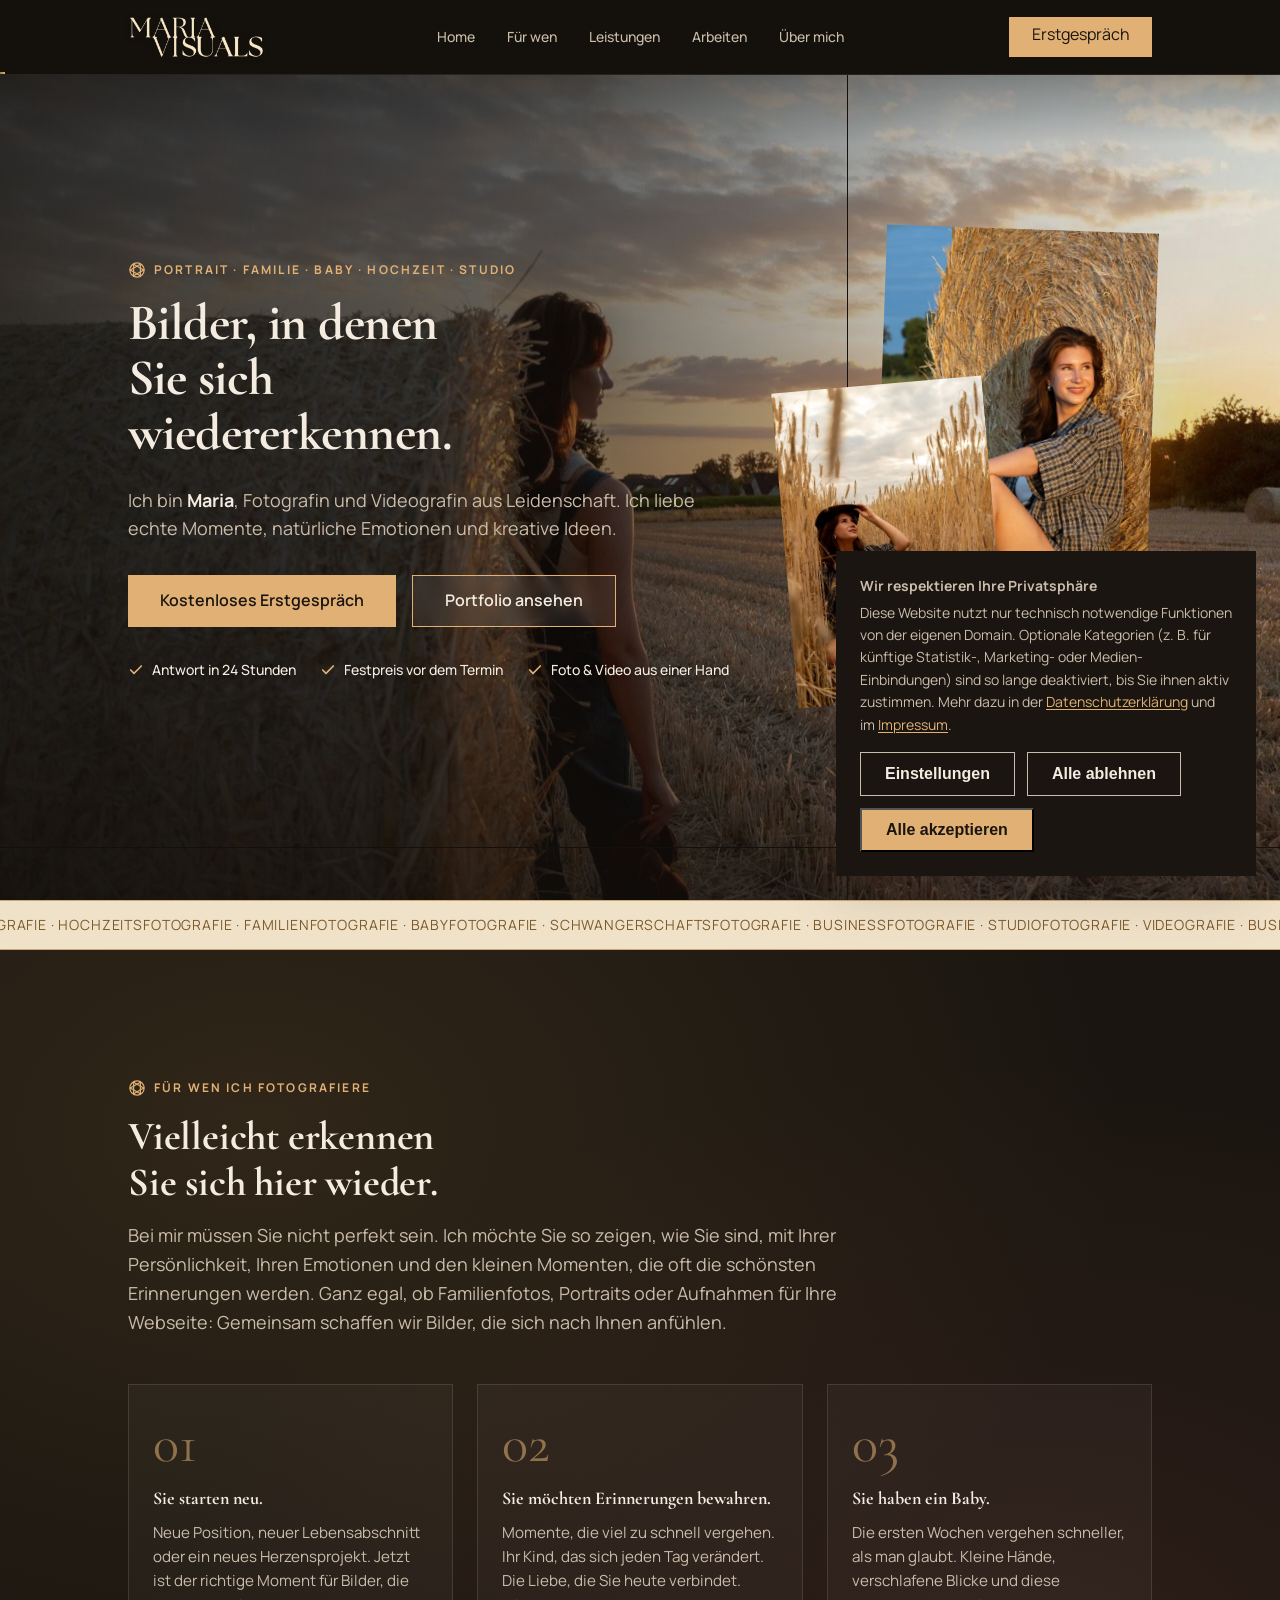
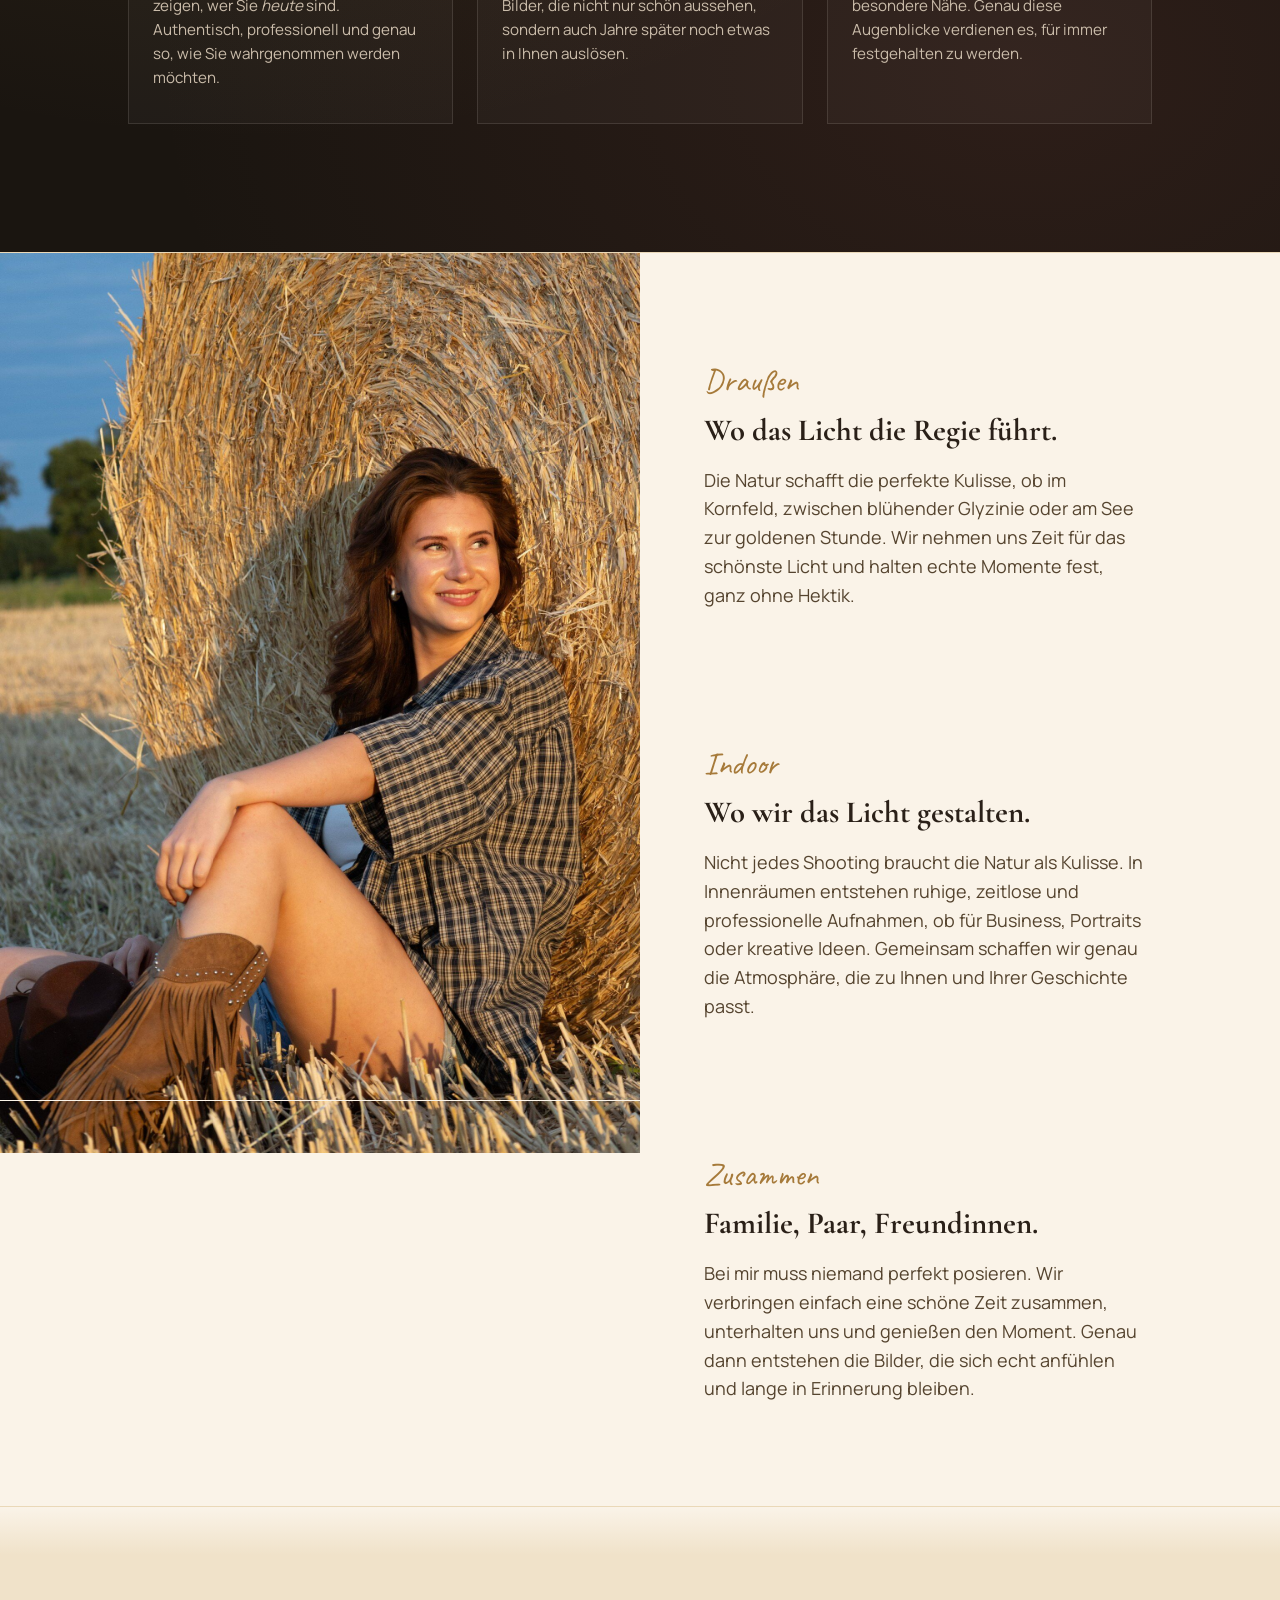
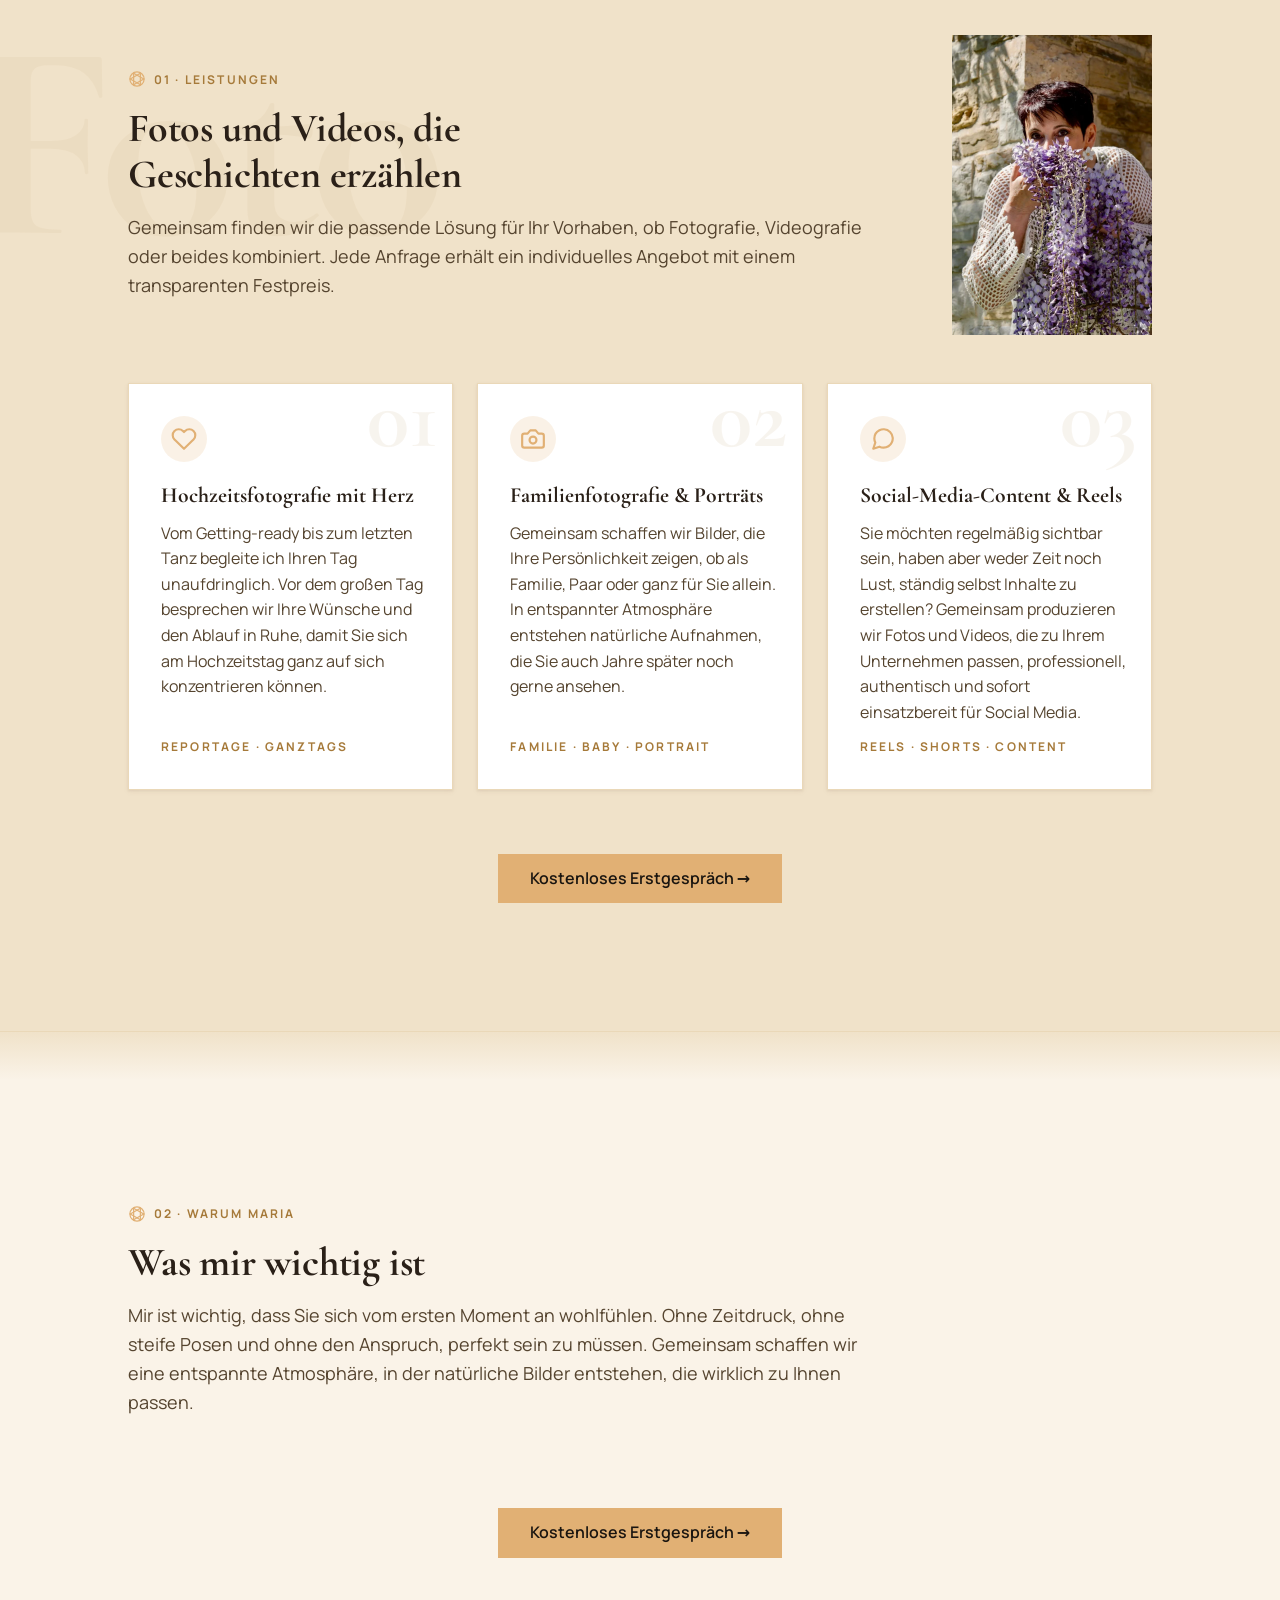
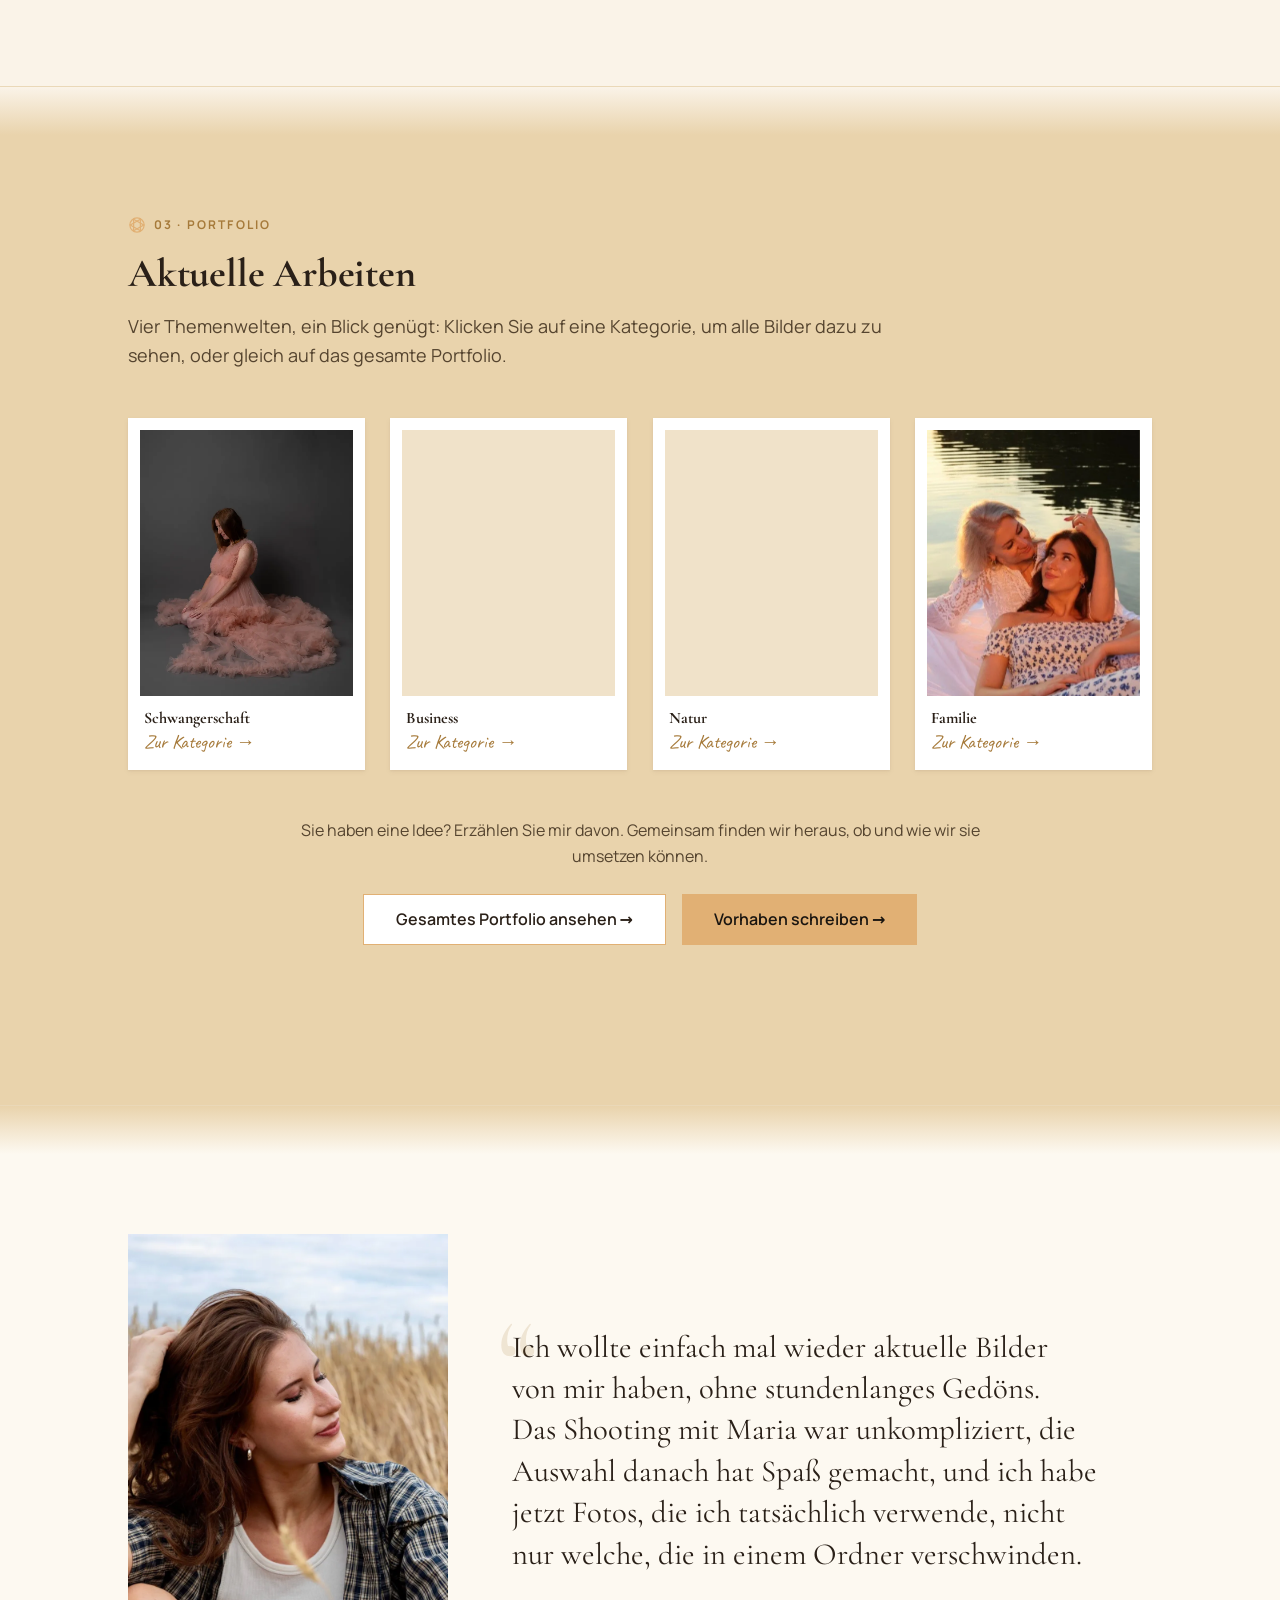
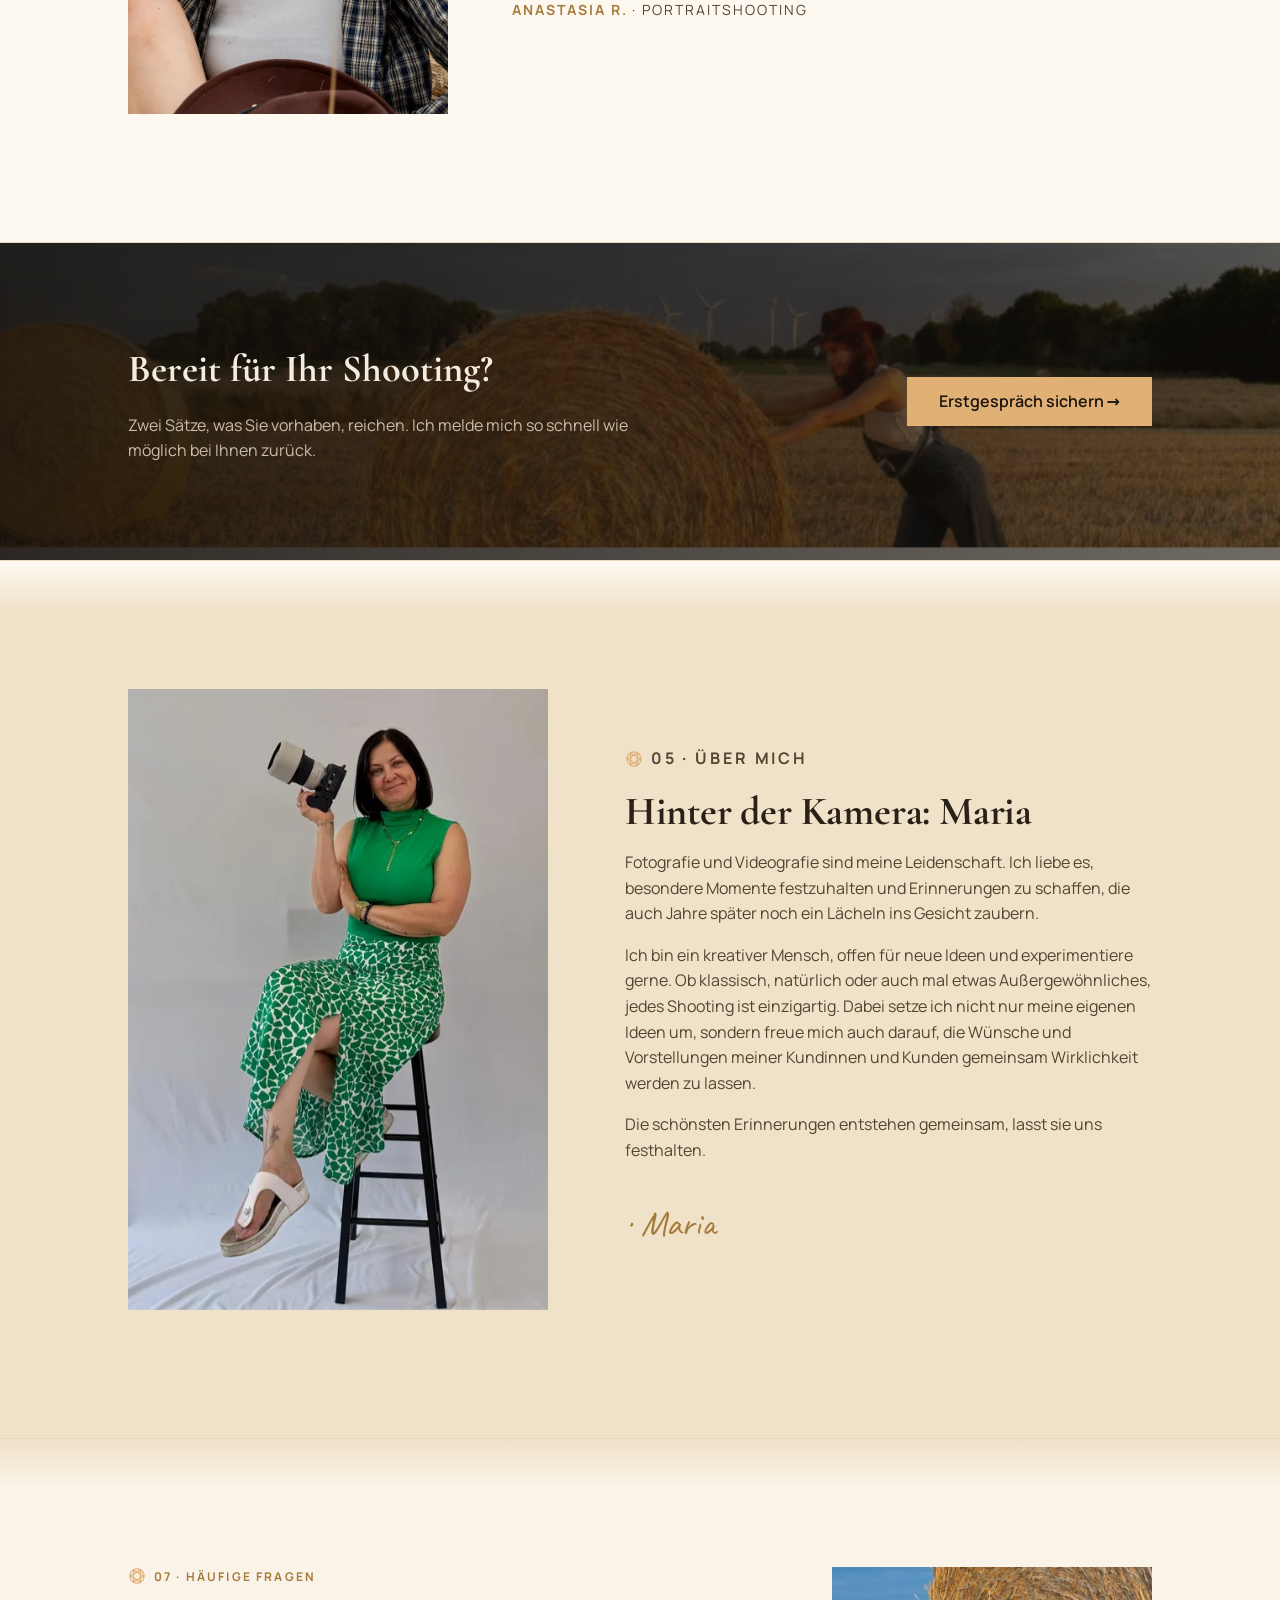
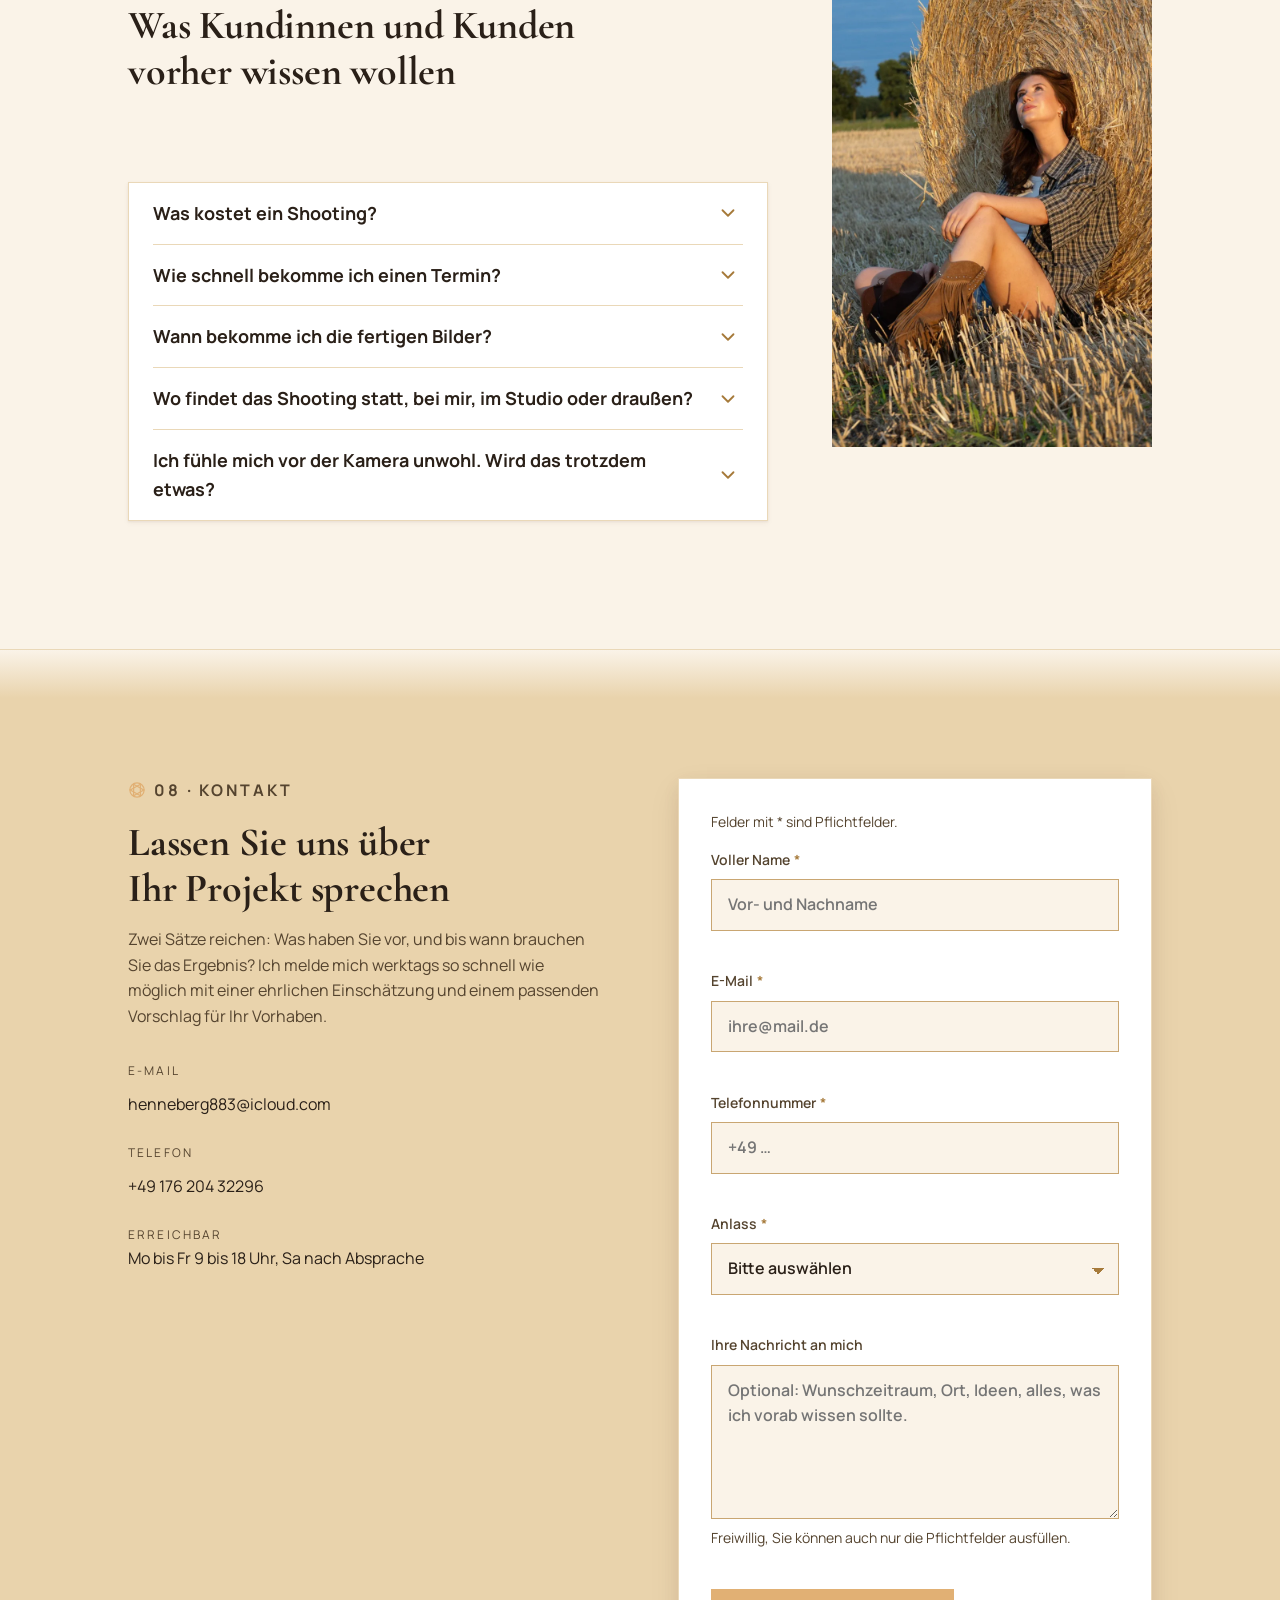
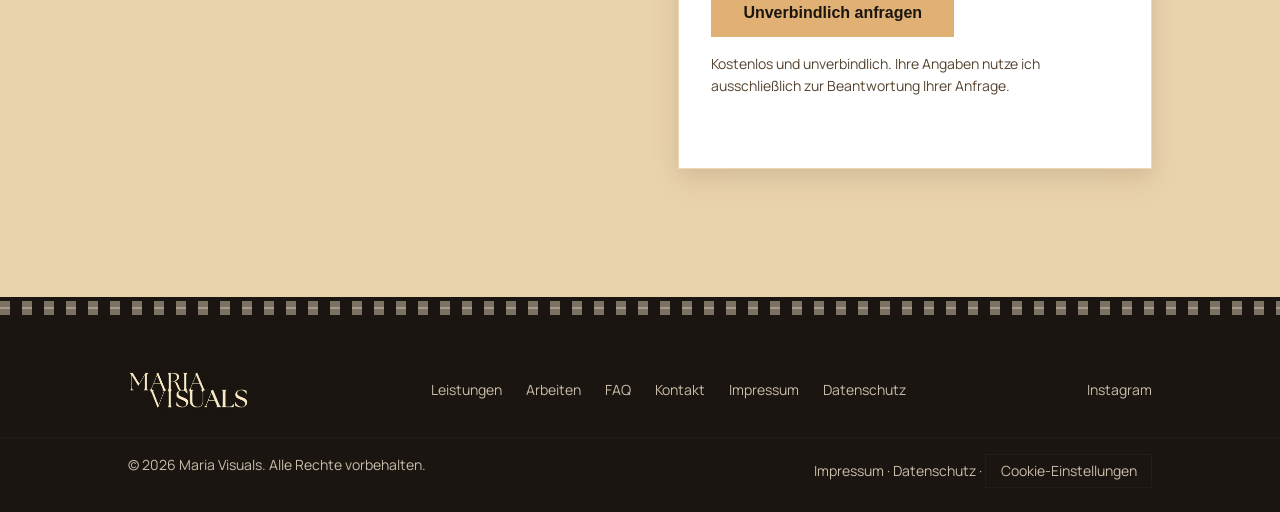
==== commit 32b57311: "Portfolio-Link fixen: alte /portfolio-Weiterleitung blockierte die neue Seite Die generelle Weiterle" ====
--- a/index.html
+++ b/index.html
@@ -401,12 +401,14 @@
           </a>
         </div>
         <div class="work__all reveal">
-          <a href="portfolio.html" class="btn btn--ghost">Gesamtes Portfolio ansehen →</a>
           <p>
             Sie haben eine Idee? Erzählen Sie mir davon. Gemeinsam finden wir heraus,
             ob und wie wir sie umsetzen können.
           </p>
-          <a href="#kontakt" class="btn btn--primary">Vorhaben schreiben →</a>
+          <div class="work__all-ctas">
+            <a href="portfolio.html" class="btn btn--ghost">Gesamtes Portfolio ansehen →</a>
+            <a href="#kontakt" class="btn btn--primary">Vorhaben schreiben →</a>
+          </div>
         </div>
       </div>
     </section>
--- a/css/style.min.css
+++ b/css/style.min.css
@@ -1 +1 @@
-@font-face{font-family:Manrope;font-style:normal;font-weight:200 800;font-display:swap;src:url("../fonts/manrope-latin.woff2") format("woff2");unicode-range:U+0000-00FF,U+0131,U+0152-0153,U+02BB-02BC,U+02C6,U+02DA,U+02DC,U+0304,U+0308,U+0329,U+2000-206F,U+20AC,U+2122,U+2191,U+2193,U+2212,U+2215,U+FEFF,U+FFFD}@font-face{font-family:Caveat;font-style:normal;font-weight:400 700;font-display:swap;src:url("../fonts/caveat-latin.woff2") format("woff2");unicode-range:U+0000-00FF,U+0131,U+0152-0153,U+02BB-02BC,U+02C6,U+02DA,U+02DC,U+0304,U+0308,U+0329,U+2000-206F,U+20AC,U+2122,U+2191,U+2193,U+2212,U+2215,U+FEFF,U+FFFD}@font-face{font-family:Manrope;font-style:normal;font-weight:200 800;font-display:swap;src:url("../fonts/manrope-latin-ext.woff2") format("woff2");unicode-range:U+0100-02BA,U+02BD-02C5,U+02C7-02CC,U+02CE-02D7,U+02DD-02FF,U+0304,U+0308,U+0329,U+1D00-1DBF,U+1E00-1E9F,U+1EF2-1EFF,U+2020,U+20A0-20AB,U+20AD-20C0,U+2113,U+2C60-2C7F,U+A720-A7FF}@font-face{font-family:"Cormorant Garamond";font-style:normal;font-weight:300 700;font-display:swap;src:url("../fonts/cormorant-garamond-latin.woff2") format("woff2");unicode-range:U+0000-00FF,U+0131,U+0152-0153,U+02BB-02BC,U+02C6,U+02DA,U+02DC,U+0304,U+0308,U+0329,U+2000-206F,U+20AC,U+2122,U+2191,U+2193,U+2212,U+2215,U+FEFF,U+FFFD}:root{--bg:#faf3e8;--bg-soft:#f0e2c9;--bg-warm:#e9d3ac;--bg-cream:#fdf9f1;--surface:#ffffff;--line:#ead8b8;--line-strong:#c9a672;--text:#2a2018;--text-dim:#55442f;--accent:#a67a3a;--accent-hover:#7d5a2a;--accent-soft:rgba(225, 176, 116, 0.14);--on-accent:#1a1510;--sage:#6e7f5c;--danger:#a3342b;--gold:#e1b074;--gold-hover:#b8905f;--gold-deep:#8a6b41;--gold-soft:rgba(225, 176, 116, 0.18);--dark:#1a1510;--dark-soft:#241d16;--on-dark:#f4ece0;--on-dark-dim:#cabcaa;--font:"Manrope",system-ui,-apple-system,"Segoe UI",sans-serif;--font-script:"Caveat","Segoe Script",cursive;--font-display:"the-seasons","Cormorant Garamond",Georgia,"Iowan Old Style","Times New Roman",serif;--fs-label:0.75rem;--fs-sm:0.875rem;--fs-base:1rem;--fs-lg:1.125rem;--lh-tight:1.15;--lh-body:1.6;--sp-1:0.25rem;--sp-2:0.5rem;--sp-3:0.75rem;--sp-4:1rem;--sp-6:1.5rem;--sp-8:2rem;--sp-12:3rem;--sp-16:4rem;--r-sm:0;--r-md:0;--r-lg:0;--r-full:0;--elev-1:0 1px 2px rgba(94, 58, 47, 0.08),0 2px 6px rgba(94, 58, 47, 0.05);--elev-2:0 6px 18px rgba(94, 58, 47, 0.10),0 12px 32px rgba(94, 58, 47, 0.07);--elev-3:0 20px 50px rgba(94, 58, 47, 0.18);--dur-fast:150ms;--dur:220ms;--dur-slow:320ms;--dur-reveal:400ms;--ease:cubic-bezier(0.65, 0, 0.35, 1);--ease-out:cubic-bezier(0.16, 1, 0.3, 1);--z-nav:100;--z-menu:200;--z-lightbox:500;--z-loader:1000;--z-cookie:1050;--z-skip:1100;--nav-h:4.6rem;--container:1240px;--sp-10:2.5rem}*{margin:0;padding:0;box-sizing:border-box}html{scroll-behavior:smooth;background:#14100c}body{background:var(--bg);color:var(--text);font-family:var(--font);font-weight:400;font-size:var(--fs-base);line-height:var(--lh-body);-webkit-font-smoothing:antialiased;overflow-x:hidden}h1,h2,h3,h4,h5,h6{font-family:var(--font-display)}body.is-locked{overflow:hidden}:target,section[id]{scroll-margin-top:calc(var(--nav-h) + var(--sp-4))}.card,.chip,a,button,summary{touch-action:manipulation}.about__facts strong,.service__num{font-variant-numeric:tabular-nums}img{display:block;max-width:100%}.footer img,main img{transition:transform .5s var(--ease-out),filter .5s var(--ease-out);will-change:transform}.footer a:hover img,main .photo:hover img,main .tilt-photo:hover img,main a:hover img,main figure:hover img,main picture:hover img{transform:scale(1.03);filter:brightness(1.04)}a{color:inherit;text-decoration:none}.faq__answer a,main p a{color:var(--accent);text-decoration:underline;text-underline-offset:3px}.faq__answer a:hover,main p a:hover{color:var(--text)}:where(a,button,summary,input,textarea):focus-visible{outline:2px solid var(--accent);outline-offset:3px;border-radius:0}.skip-link{position:fixed;left:0;top:0;z-index:var(--z-skip);background:var(--accent);color:var(--on-accent);font-weight:700;padding:var(--sp-3) var(--sp-6);border-radius:0 0 var(--r-sm) 0;transform:translateY(-200%);transition:transform var(--dur) var(--ease-out)}.skip-link:focus{transform:translateY(0)}.container{width:100%;max-width:none;padding-inline:10%;margin-inline:0}.section{padding:clamp(5rem,10vw,8.5rem) 0}.section__cta{display:flex;justify-content:center;margin-top:clamp(2.5rem,6vw,4rem)}.loader{position:fixed;inset:0;z-index:var(--z-loader);background:var(--bg);display:grid;place-items:center;transition:opacity var(--dur-slow) var(--ease-out),visibility var(--dur-slow)}.loader.is-done{opacity:0;visibility:hidden;pointer-events:none}.loader__stack{position:relative;width:100vw;height:100vh;overflow:hidden;transition:transform .5s var(--ease-out),border-radius .5s var(--ease-out)}.loader.is-shrinking .loader__stack{transform:scale(.32);border-radius:0}.loader__img{position:absolute;inset:0;width:100%;height:100%;object-fit:cover;opacity:0}.loader__img.is-visible{opacity:1}.loader__skip{position:absolute;bottom:var(--sp-8);left:50%;transform:translateX(-50%);z-index:2;min-height:44px;padding:0 var(--sp-6);display:inline-flex;align-items:center;gap:var(--sp-2);font:inherit;font-size:var(--fs-sm);font-weight:600;color:var(--text);background:rgba(255,255,255,.78);border:1px solid var(--line-strong);border-radius:var(--r-full);backdrop-filter:blur(6px);cursor:pointer;transition:background var(--dur),color var(--dur)}.loader__skip:hover{background:var(--accent);color:var(--on-accent);border-color:var(--accent)}.loader__fade{position:absolute;inset:0;background:var(--bg);opacity:0;transition:opacity var(--dur-slow) var(--ease-out)}.loader.is-shrinking .loader__fade{opacity:.35}.nav{position:fixed;top:0;left:0;right:0;z-index:var(--z-nav);color:var(--on-dark);background:#14100c;transition:box-shadow var(--dur-slow);border-bottom:1px solid rgba(244,236,224,.08)}.nav .nav__links a{color:var(--on-dark-dim)}.nav .nav__links a.is-current,.nav .nav__links a:hover{color:var(--on-dark)}.nav .nav__burger span{background:var(--on-dark)}.nav .nav__burger[aria-expanded=true] span{background:var(--text)}.nav.is-scrolled{border-bottom-color:rgba(244,236,224,.16);box-shadow:var(--elev-2)}.nav__inner{display:grid;grid-template-columns:1fr auto 1fr;align-items:center;min-height:var(--nav-h);padding-block:0.3rem;gap:var(--sp-4)}.nav__logo{justify-self:start}.nav__links{justify-self:center}.nav__actions{justify-self:end;display:inline-flex;align-items:center;gap:var(--sp-3)}.nav__logo{display:inline-flex;align-items:center;min-height:40px;gap:.5rem}.nav__logo img{height:52px;width:auto;display:block;transition:transform var(--dur) var(--ease-out),filter var(--dur)}.nav.is-scrolled .nav__logo img{height:46px}.nav__logo:hover img{transform:rotate(-1.5deg) scale(1.02)}.footer__logo img{height:46px}.nav__links{display:flex;align-items:center;gap:var(--sp-6);font-size:var(--fs-sm);font-weight:500}.nav__links a{display:flex;align-items:center;min-height:44px;padding-inline:var(--sp-1);color:var(--text-dim);transition:color var(--dur)}.nav__links a:hover{color:var(--text)}.nav__links a.is-current{color:var(--text)}.nav__links a.is-current:not(.nav__cta)::after{content:"";position:absolute;bottom:.7rem;left:50%;transform:translateX(-50%);width:18px;height:2px;border-radius:var(--r-full);background:var(--accent)}.nav__links a{position:relative}.nav__cta,.nav__cta:link,.nav__cta:visited{color:var(--dark)!important;background:var(--gold);padding:.55rem 1.4rem;min-height:40px;line-height:1;border-radius:0;text-decoration:none;transition:background var(--dur),transform var(--dur-fast)}.nav__cta:hover{background:var(--gold-hover);color:var(--dark)!important}.nav__cta:active{transform:scale(.97)}.nav__burger{display:none;flex-direction:column;justify-content:center;align-items:center;gap:6px;width:44px;height:44px;background:0 0;border:0;padding:0;cursor:pointer}.nav__burger span{width:26px;height:2px;background:var(--text);transition:transform .3s var(--ease)}.hero{min-height:100vh;height:100vh;display:flex;flex-direction:column;justify-content:center;padding-top:var(--nav-h);padding-bottom:var(--sp-8);position:relative;color:var(--on-dark);overflow:hidden}.hero__bg{position:absolute;inset:0;z-index:-2;background:#14100c}.hero__bg img{width:100%;height:100%;object-fit:cover;object-position:center 38%;display:block}.hero__grid{display:grid;grid-template-columns:minmax(0,1fr) minmax(260px,340px);gap:clamp(2rem,5vw,4.5rem);align-items:center}.photo{position:relative;border-radius:0;overflow:hidden;box-shadow:var(--elev-2);transition:transform var(--dur-slow) var(--ease-out),box-shadow var(--dur-slow)}.photo img{display:block;width:100%;height:auto}.photo figcaption{position:absolute;right:var(--sp-3);bottom:var(--sp-3);font-family:var(--font-script);font-size:1.2rem;line-height:1.2;color:var(--on-dark);background:rgba(20,16,12,.55);padding:.2rem .7rem;border-radius:var(--r-full);backdrop-filter:blur(6px)}.hero__media{position:relative;justify-self:end;width:100%;max-width:340px;padding-bottom:22%}.hero__media .photo--lg{transform:rotate(2deg);width:80%;margin-left:auto}.viewfinder{position:relative}.viewfinder::after{content:"";position:absolute;inset:10px;pointer-events:none;opacity:0;transition:opacity var(--dur-slow);background:linear-gradient(to right,var(--gold) 2px,transparent 2px) top left/16px 2px no-repeat,linear-gradient(to bottom,var(--gold) 2px,transparent 2px) top left/2px 16px no-repeat,linear-gradient(to left,var(--gold) 2px,transparent 2px) top right/16px 2px no-repeat,linear-gradient(to bottom,var(--gold) 2px,transparent 2px) top right/2px 16px no-repeat,linear-gradient(to right,var(--gold) 2px,transparent 2px) bottom left/16px 2px no-repeat,linear-gradient(to top,var(--gold) 2px,transparent 2px) bottom left/2px 16px no-repeat,linear-gradient(to left,var(--gold) 2px,transparent 2px) bottom right/16px 2px no-repeat,linear-gradient(to top,var(--gold) 2px,transparent 2px) bottom right/2px 16px no-repeat}.card:hover .viewfinder::after,.viewfinder:hover::after{opacity:1}.viewfinder--static::after{opacity:.85}.hero__media .photo--sm{position:absolute;left:-8%;bottom:0;width:62%;padding-bottom:12px;transform:rotate(-5deg)}.hero__media:hover .photo--lg{transform:rotate(1deg) translateY(-4px)}.hero__media:hover .photo--sm{transform:rotate(-4deg) translateY(-4px)}.hero__kicker,.section__kicker{display:flex;align-items:center;gap:var(--sp-2);text-transform:uppercase;letter-spacing:.18em;font-size:var(--fs-label);font-weight:700;color:var(--accent);margin-bottom:var(--sp-4)}.kicker-icon{width:18px;height:18px;flex:none;color:var(--gold)}.hero__title{font-family:var(--font-display);font-size:clamp(2.1rem, 3.7vw, 3.5rem);font-weight:700;line-height:1.08;letter-spacing:-.01em;margin-bottom:var(--sp-6);max-width:20ch}.hero__title .line{display:block;overflow:hidden}.hero__title .line span{display:block;transform:translateY(110%);transition:transform var(--dur-reveal) var(--ease-out)}body.is-ready .hero__title .line span{transform:translateY(0)}body.is-ready .hero__title .line:nth-child(2) span{transition-delay:80ms}.hero__sub{max-width:60ch;color:var(--text-dim);font-size:var(--fs-lg);margin-bottom:var(--sp-8)}.hero__wash{position:absolute;inset:0;z-index:-1;pointer-events:none;background:linear-gradient(180deg,rgba(20,16,12,.7) 0,rgba(20,16,12,0) 16%),linear-gradient(100deg,rgba(20,16,12,.86) 0,rgba(20,16,12,.62) 42%,rgba(20,16,12,.24) 68%,rgba(20,16,12,.05) 100%),linear-gradient(0deg,rgba(20,16,12,.55),transparent 32%)}.hero__sub strong{color:var(--on-dark);font-weight:700}.hero__sub{color:var(--on-dark-dim)}.hero__kicker{color:var(--gold)}.hero__kicker::before{background:var(--gold)}.hero__trust .icon-check{color:var(--gold)}.hero .btn--ghost{border-color:rgba(244,236,224,.45);color:var(--on-dark);background:rgba(244,236,224,.08);backdrop-filter:blur(6px)}.hero .btn--ghost:hover{border-color:var(--gold);color:var(--gold);background:rgba(244,236,224,.14)}.hero__actions{display:flex;gap:1rem;flex-wrap:wrap}.hero__trust{list-style:none;display:flex;flex-wrap:wrap;gap:var(--sp-2) var(--sp-6);margin-top:var(--sp-8);font-size:var(--fs-sm);font-weight:500;color:var(--on-dark);text-shadow:0 1px 3px rgba(20,16,12,.55)}.hero__trust li{display:flex;align-items:center;gap:var(--sp-2)}.icon-check{width:16px;height:16px;flex:none;color:var(--accent)}.btn{display:inline-flex;align-items:center;justify-content:center;min-height:48px;padding:var(--sp-3) var(--sp-8);border-radius:var(--r-full);font-weight:600;font-size:var(--fs-base);transition:background var(--dur),color var(--dur),border-color var(--dur),transform var(--dur-fast),box-shadow var(--dur)}.btn--primary{background:var(--accent);color:var(--on-accent);box-shadow:var(--elev-1)}.btn--primary:hover{background:var(--accent-hover);transform:translateY(-2px);box-shadow:var(--elev-2)}.btn--ghost{border:1px solid var(--line-strong);color:var(--text);background:var(--surface)}.btn--ghost:hover{border-color:var(--accent);color:var(--accent);transform:translateY(-2px)}.btn:active{transform:scale(.97)}.hero__marquee{position:relative;overflow:hidden;border-block:1px solid var(--line);padding:.8rem 0}.hero__marquee-track{display:flex;white-space:nowrap;animation:marquee 22s linear infinite;color:var(--text-dim);text-transform:uppercase;letter-spacing:.06em;font-size:var(--fs-sm)}.hero__marquee-track span{flex:none}@keyframes marquee{to{transform:translateX(-50%)}}.section__head{margin-bottom:3rem}.section__head--media{display:grid;grid-template-columns:minmax(0,1fr) auto;align-items:center;gap:clamp(2rem,5vw,4rem)}.tilt-photo{flex:none;width:clamp(140px,16vw,200px);background:var(--surface);padding:8px 8px 0;border-radius:0;box-shadow:var(--elev-2);transition:transform var(--dur-slow) var(--ease-out)}.tilt-photo img{width:100%;height:auto;border-radius:0}.tilt-photo--right{transform:rotate(4deg)}.tilt-photo--right:hover{transform:rotate(1deg) translateY(-4px)}.tilt-photo--left{transform:rotate(-4deg)}.tilt-photo--left:hover{transform:rotate(-1deg) translateY(-4px)}.tilt-photo--flat{background:0 0;padding:0;border-radius:0;box-shadow:none;transform:none}.tilt-photo--flat img{border-radius:0}.tilt-photo--flat:hover{transform:translateY(-4px)}.section__title{font-family:var(--font-display);font-size:clamp(1.75rem, 3.4vw, 2.5rem);font-weight:700;letter-spacing:-.005em;line-height:var(--lh-tight);margin-bottom:var(--sp-4);max-width:32ch;text-wrap:balance}.work .section__title{max-width:48ch}.work .section__lead{max-width:72ch}.section__lead{color:var(--text-dim);max-width:68ch;font-size:var(--fs-lg)}.usp__grid{display:grid;grid-template-columns:repeat(auto-fit,minmax(280px,1fr));gap:1.4rem}.usp__card{border:1px solid var(--line);border-radius:var(--r-md);padding:var(--sp-8) var(--sp-6);background:var(--surface);box-shadow:var(--elev-1);transition:border-color var(--dur),transform var(--dur),box-shadow var(--dur)}.usp__card:hover{border-color:var(--accent);transform:translateY(-3px);box-shadow:var(--elev-2)}.usp__card h3{font-size:var(--fs-label);font-weight:700;text-transform:uppercase;letter-spacing:.18em;color:var(--accent);margin-bottom:var(--sp-3)}.usp__card p{color:var(--text-dim);font-size:var(--fs-base);max-width:62ch}.work__filter{display:flex;gap:.6rem;margin-bottom:2.5rem;flex-wrap:wrap}.chip{font:inherit;font-size:var(--fs-sm);font-weight:600;display:inline-flex;align-items:center;min-height:44px;color:var(--text-dim);background:0 0;border:1px solid var(--line-strong);border-radius:var(--r-full);padding:0 var(--sp-6);cursor:pointer;transition:color var(--dur),border-color var(--dur),background var(--dur),transform var(--dur-fast)}.chip:hover{color:var(--text);border-color:var(--text-dim)}.chip:active{transform:scale(.97)}.chip.is-active{color:var(--on-accent);background:var(--accent);border-color:var(--accent)}.work__grid{position:relative;display:grid;grid-template-columns:repeat(3,minmax(0,1fr));gap:1.6rem;overflow-x:clip;overflow-clip-margin:24px}@media (max-width:900px){.work__grid{grid-template-columns:repeat(2,minmax(0,1fr));gap:1.2rem}}@media (max-width:520px){.work__grid{grid-template-columns:minmax(0,1fr);gap:1.4rem}}.work__grid .card{width:100%;margin:0}.work__grid.is-switching{opacity:.45;cursor:progress;transition:opacity var(--dur) var(--ease-out)}.card{position:relative;display:block;border-radius:0;background:var(--surface);padding:12px 12px 0;box-shadow:var(--elev-1);color:var(--text);transition:box-shadow var(--dur-slow),transform var(--dur-slow) var(--ease-out)}.card:hover{box-shadow:var(--elev-2);transform:translateY(-4px)}.card:active{transform:translateY(-1px) scale(.995)}.card.is-hidden{display:none}.card picture{position:relative;display:block;overflow:hidden;border-radius:0;background:var(--bg-soft);aspect-ratio:4/5}.card img{position:absolute;top:-5%;left:0;width:100%;height:110%;object-fit:cover;display:block;transition:opacity .7s var(--ease-out)}html:not(.gsap) .card img{transition:transform .6s var(--ease-out),opacity .7s var(--ease-out)}html:not(.gsap) .card:hover img{transform:scale(1.04)}.card picture.is-loading::before,.card picture.is-ready::before{content:"";position:absolute;inset:0;z-index:1;pointer-events:none;background:var(--bg-soft);background:linear-gradient(100deg,var(--bg-soft) 20%,color-mix(in srgb,var(--gold) 14%,var(--bg-soft)) 38%,var(--bg-soft) 56%) 0 0/240% 100%;animation:mediaShimmer 1.6s linear infinite;transition:opacity var(--dur-slow) var(--ease-out)}.card picture.is-ready::before{opacity:0;animation:none}.card picture.is-loading img{opacity:0}.card picture.is-ready img{opacity:1}@keyframes mediaShimmer{from{background-position:140% 0}to{background-position:-40% 0}}.card__play{position:absolute;top:50%;left:50%;z-index:1;transform:translate(-50%,-50%);width:62px;height:62px;display:grid;place-items:center;border-radius:50%;background:rgba(255,250,246,.88);backdrop-filter:blur(6px);color:var(--accent);transition:background var(--dur),transform var(--dur),color var(--dur)}.card__play svg{width:22px;height:22px;margin-left:2px}.card:hover .card__play{background:var(--accent);color:var(--on-accent);transform:translate(-50%,-50%) scale(1.08)}.card__meta{display:flex;flex-direction:column;gap:2px;padding:var(--sp-3) var(--sp-1) var(--sp-4)}.card__meta h3{font-size:var(--fs-base);font-weight:700;line-height:1.35}.card__meta p{font-family:var(--font-script);font-size:1.2rem;line-height:1.2;color:var(--accent)}.work__pager{display:flex;flex-wrap:wrap;justify-content:center;align-items:center;gap:.6rem;margin-top:var(--sp-8)}.work__pager[hidden]{display:none}.chip--page{min-width:44px;justify-content:center;padding:0 var(--sp-3);font-variant-numeric:tabular-nums}.chip--step{padding:0 var(--sp-4)}.chip:disabled{opacity:.4;cursor:default;pointer-events:none}.work__note{margin:var(--sp-8) auto 0;display:flex;flex-direction:column;align-items:center;gap:var(--sp-6);text-align:center;max-width:68ch;width:100%}.work__note p{color:var(--text-dim);font-size:var(--fs-base)}.services{background:var(--bg-soft)}.services__list{display:grid;grid-template-columns:repeat(auto-fit,minmax(300px,1fr));gap:var(--sp-4)}.service{height:320px;perspective:1400px;cursor:pointer;transition:transform var(--dur-slow) var(--ease-out)}.service:hover{transform:translateY(-3px)}.service:focus-visible{outline:2px solid var(--accent);outline-offset:4px}.service__inner{position:relative;width:100%;height:100%;transform-style:preserve-3d;transition:transform var(--dur-slow) var(--ease)}@media (hover:hover) and (pointer:fine){.service:focus-within .service__inner,.service:hover .service__inner{transform:rotateY(180deg)}}.service.is-flipped .service__inner{transform:rotateY(180deg)}.service__face{position:absolute;inset:0;display:flex;flex-direction:column;padding:var(--sp-8) var(--sp-6);background:var(--surface);border:1px solid var(--line);border-radius:var(--r-md);box-shadow:var(--elev-1);backface-visibility:hidden}.service__face--back{transform:rotateY(180deg);overflow-y:auto}.service__num{display:grid;place-items:center;flex:none;width:34px;height:34px;border-radius:var(--r-full);background:var(--accent-soft);color:var(--accent);font-weight:800;font-size:var(--fs-sm);margin-bottom:var(--sp-4)}.service__icon{position:absolute;top:var(--sp-8);right:var(--sp-6);display:grid;place-items:center;width:48px;height:48px;border-radius:var(--r-full);background:var(--gold-soft);color:var(--gold)}.service h3{font-size:var(--fs-lg);font-weight:700;margin-bottom:var(--sp-2)}.service__face--front h3{max-width:calc(100% - 60px)}.service p{color:var(--text-dim);font-size:var(--fs-base);max-width:62ch}.service__hint{margin-top:auto;padding-top:var(--sp-4);font-size:var(--fs-sm);font-weight:600;color:var(--accent)}.process__path{position:relative;max-width:42rem}.process__line{position:absolute;left:27px;top:6px;bottom:6px;width:2px;background:var(--line);border-radius:var(--r-full);overflow:hidden}.process__line-fill{display:block;width:100%;height:100%;background:var(--accent);transform:scaleY(0);transform-origin:top}.process__list{list-style:none;display:flex;flex-direction:column;gap:var(--sp-12)}.process__step{position:relative;display:flex;gap:var(--sp-6);align-items:flex-start}.process__marker{position:relative;flex:none;width:56px;height:56px}.process__icon{display:grid;place-items:center;width:56px;height:56px;border-radius:50%;background:var(--surface);border:2px solid var(--line-strong);color:var(--accent);box-shadow:var(--elev-1);transition:border-color var(--dur),background var(--dur),transform var(--dur)}.process__step.is-active .process__icon{border-color:var(--accent);background:var(--accent-soft);transform:scale(1.06)}.process__content{padding-top:var(--sp-2)}.process__content h3{font-size:var(--fs-lg);font-weight:700;margin-bottom:var(--sp-2)}.process__content p{color:var(--text-dim);font-size:var(--fs-base);max-width:48ch}.areas{background:var(--bg-soft)}.areas__grid{display:grid;grid-template-columns:minmax(280px,460px) 1fr;gap:clamp(2rem,5vw,4rem);align-items:center}.areas__map{background:var(--surface);border:1px solid var(--line);border-radius:var(--r-lg);box-shadow:var(--elev-1);padding:var(--sp-6)}.areas__map-svg{width:100%;height:auto;display:block}.areas__map figcaption{margin-top:var(--sp-3);text-align:center;font-size:var(--fs-sm);color:var(--text-dim)}.areas__globe{fill:none;stroke:var(--line-strong);stroke-width:1;opacity:.5}.areas__zone{fill:var(--bg-soft);stroke:none}.areas__ring{fill:none;stroke:var(--line-strong);stroke-dasharray:4 6}.areas__zoom-line{stroke:var(--gold);stroke-width:1.5;stroke-dasharray:3 5;opacity:.7}.areas__zoom-badge circle:first-child{fill:var(--surface);stroke:var(--gold);stroke-width:1.5}.areas__zoom-badge path{fill:var(--bg-soft);stroke:var(--line-strong);stroke-width:1}.areas__zoom-dot{fill:var(--accent)}.areas__zoom-badge text{fill:var(--text-dim);font-size:11px;font-weight:600;font-family:var(--font);letter-spacing:.04em;text-anchor:middle}.areas__ring-label{fill:var(--text-dim);font-size:11px;font-family:var(--font);letter-spacing:.04em;text-anchor:middle}.areas__dot circle{fill:var(--accent-hover);transition:r var(--dur)}.areas__dot text{fill:var(--text-dim);font-size:12px;font-weight:600;font-family:var(--font)}.areas__dot:hover circle{r:7}.areas__pin circle{fill:var(--accent);stroke:var(--surface);stroke-width:3}.areas__pin text{fill:var(--text);font-weight:800;font-size:14px;font-family:var(--font);text-anchor:middle}.areas__info{display:flex;flex-direction:column;gap:var(--sp-6)}.areas__list{list-style:none;display:flex;flex-wrap:wrap;gap:.6rem}.areas__list li{background:var(--surface);border:1px solid var(--line);border-radius:var(--r-full);padding:var(--sp-2) var(--sp-4);font-size:var(--fs-sm);font-weight:500;color:var(--text-dim);box-shadow:var(--elev-1)}.areas__note{color:var(--text-dim);font-size:var(--fs-base)}.faq__grid{display:grid;grid-template-columns:minmax(0,1fr) minmax(220px,320px);gap:clamp(2rem,5vw,4rem);align-items:stretch}.faq__left{display:flex;flex-direction:column;gap:var(--sp-6)}.faq__list{background:var(--surface);border:1px solid var(--line);border-radius:var(--r-md);box-shadow:var(--elev-1);padding:0 var(--sp-6)}.tilt-photo--faq{width:100%;padding:10px 10px 0;align-self:stretch;display:flex;flex-direction:column}.tilt-photo--faq img{width:100%;height:100%;object-fit:cover;flex:1 1 auto;min-height:0}.tilt-photo--faq figcaption{font-family:var(--font-script);font-size:1.3rem;line-height:1.2;color:var(--text-dim);text-align:center;padding:var(--sp-2) 0 var(--sp-3)}.faq__item+.faq__item{border-top:1px solid var(--line)}.faq__item summary{list-style:none;cursor:pointer;padding:var(--sp-4) var(--sp-12) var(--sp-4) 0;min-height:56px;display:flex;align-items:center;font-weight:700;font-size:var(--fs-lg);position:relative;transition:color .25s}.faq__item summary::-webkit-details-marker{display:none}.faq__icon{position:absolute;right:var(--sp-1);top:50%;width:22px;height:22px;transform:translateY(-50%);color:var(--accent);transition:transform var(--dur) var(--ease-out)}.faq__item[open] .faq__icon{transform:translateY(-50%) rotate(180deg)}.faq__item summary:hover{color:var(--accent)}.faq__answer{animation:faq-in var(--dur) var(--ease-out)}@keyframes faq-in{from{opacity:0;transform:translateY(-4px)}to{opacity:1;transform:translateY(0)}}.faq__answer{padding:0 2.5rem 1.5rem 0}.faq__answer p{color:var(--text-dim);font-size:var(--fs-base);max-width:68ch}.faq__answer strong{color:var(--text)}.about__grid{display:grid;grid-template-columns:minmax(280px,420px) 1fr;gap:clamp(2.5rem,6vw,5rem);align-items:center}.about__img{display:block;background:var(--surface);padding:14px 14px 0;border-radius:0;box-shadow:var(--elev-2);transform:rotate(-1.5deg);transition:transform var(--dur-slow) var(--ease-out);cursor:zoom-in}.about__img:hover{transform:rotate(0)}.about__img img{border-radius:0;width:100%;height:auto}.about__img::after{content:"Im Studio";display:block;font-family:var(--font-script);font-size:1.35rem;color:var(--text-dim);text-align:center;padding:var(--sp-2) 0 var(--sp-3)}.about__text p{color:var(--text-dim);margin-bottom:var(--sp-4);max-width:68ch;font-size:var(--fs-base)}.about__text p strong{color:var(--text)}.about__facts{display:grid;grid-template-columns:repeat(auto-fit,minmax(130px,1fr));gap:var(--sp-6);margin-top:var(--sp-8);padding:var(--sp-6);background:var(--surface);border:1px solid var(--line);border-radius:var(--r-md)}.about__facts strong{display:block;font-size:1.75rem;font-weight:800;line-height:var(--lh-tight);color:var(--accent)}.about__facts span{font-size:var(--fs-sm);color:var(--text-dim)}.contact{background:var(--bg-soft)}.contact__grid{display:grid;grid-template-columns:1fr 1fr;gap:clamp(2.5rem,6vw,5rem)}.contact__intro p{color:var(--text-dim);max-width:60ch;font-size:var(--fs-base)}.contact__details{list-style:none;margin-top:2rem;display:grid;gap:1rem}.contact__details li{display:grid;gap:.15rem}.contact__details span{text-transform:uppercase;letter-spacing:.18em;font-size:var(--fs-label);color:var(--text-dim)}.contact__details a{display:inline-flex;align-items:center;min-height:44px;transition:color var(--dur)}.contact__details a:hover{color:var(--accent)}.contact__details address{font-style:normal}.contact__hint{font-size:var(--fs-sm);color:var(--text-dim);max-width:60ch}.contact__form{display:grid;gap:var(--sp-4);align-content:start;padding:var(--sp-8);background:var(--surface);border:1px solid var(--line);border-radius:var(--r-md);box-shadow:var(--elev-2)}.contact__form label{display:grid;gap:var(--sp-2);font-size:var(--fs-sm);font-weight:600;color:var(--text-dim)}.field__label{display:flex;align-items:baseline;gap:var(--sp-1)}.contact__form input,.contact__form select,.contact__form textarea{font:inherit;font-size:var(--fs-base);color:var(--text);background:var(--bg);width:100%;border:1px solid var(--line-strong);border-radius:var(--r-sm);padding:var(--sp-3) var(--sp-4);min-height:48px;transition:border-color var(--dur),box-shadow var(--dur);resize:vertical}.contact__form input[aria-invalid=true],.contact__form select[aria-invalid=true],.contact__form textarea[aria-invalid=true]{border-color:var(--danger)}.contact__form select{appearance:none;-webkit-appearance:none;background-image:linear-gradient(45deg,transparent 50%,var(--accent) 50%),linear-gradient(135deg,var(--accent) 50%,transparent 50%);background-position:calc(100% - 20px) 55%,calc(100% - 14px) 55%;background-size:6px 6px,6px 6px;background-repeat:no-repeat;padding-right:2.5rem}.field__error{display:block;min-height:1.1em;font-size:var(--fs-sm);font-weight:500;color:var(--danger)}.field__error:not(:empty)::before{content:"! ";font-weight:800}.field__hint{display:block;font-size:var(--fs-sm);font-weight:400;color:var(--text-dim)}.form__note{font-size:var(--fs-sm);color:var(--text-dim)}.req{color:var(--accent)}.contact__form input:focus,.contact__form textarea:focus{outline:0;border-color:var(--accent)}.contact__form .btn{justify-self:start;border:0;cursor:pointer}.contact__status{font-size:var(--fs-base);color:var(--accent);min-height:1.4em}.filmstrip{height:22px;background:var(--dark);position:relative;overflow:hidden}.filmstrip::after,.filmstrip::before{content:"";position:absolute;left:0;right:0;height:8px;background-image:repeating-linear-gradient(to right,var(--on-dark-dim) 0,var(--on-dark-dim) 10px,transparent 10px,transparent 22px);opacity:.55;border-radius:0}.filmstrip::before{top:4px}.filmstrip::after{bottom:4px}.footer{background:var(--dark);color:var(--on-dark-dim);padding:var(--sp-12) 0 var(--sp-6)}.footer .nav__logo.footer__logo{color:var(--on-dark)}.footer__inner{display:flex;align-items:center;justify-content:space-between;gap:1.5rem;flex-wrap:wrap;padding-bottom:1.5rem;border-bottom:1px solid var(--dark-soft)}.footer__links,.footer__social{display:flex;gap:var(--sp-2) var(--sp-6);font-size:var(--fs-sm);flex-wrap:wrap}.footer__links a,.footer__social a{display:inline-flex;align-items:center;min-height:44px;color:var(--on-dark-dim);transition:color var(--dur)}.footer__links a:hover,.footer__social a:hover{color:var(--gold)}.footer__meta{display:flex;justify-content:space-between;gap:1rem;flex-wrap:wrap;padding-top:var(--sp-4);font-size:var(--fs-sm);color:var(--on-dark-dim)}.footer__meta a:hover{color:var(--gold)}.footer__cookie-btn{display:inline-flex;align-items:center;font:inherit;font-size:var(--fs-sm);color:var(--on-dark-dim);background:0 0;border:1px solid var(--dark-soft);border-radius:var(--r-full);padding:.3rem .9rem;cursor:pointer;transition:color var(--dur),border-color var(--dur),background var(--dur)}.footer__cookie-btn:focus-visible,.footer__cookie-btn:hover{color:var(--gold);border-color:var(--gold)}.lightbox{position:fixed;inset:0;z-index:var(--z-lightbox);background:rgba(252,246,240,.97);display:grid;grid-template-columns:auto 1fr auto;align-items:center;opacity:0;visibility:hidden;transition:opacity var(--dur-slow) var(--ease-out),visibility 0s linear var(--dur-slow)}.lightbox.is-open{opacity:1;visibility:visible;transition:opacity var(--dur-slow) var(--ease-out),visibility 0s}.lightbox__figure{display:grid;justify-items:center;gap:.8rem;padding:2rem;min-width:0}.lightbox__stage{position:relative;display:grid;place-items:center;max-width:100%;min-width:0}.lightbox__figure img{max-height:78dvh;max-width:100%;width:auto;height:auto;border-radius:var(--r-sm);box-shadow:var(--elev-3);opacity:0;transition:opacity .4s var(--ease-out)}.lightbox__stage.is-ready img{opacity:1}.lightbox__stage::before{content:"";position:absolute;inset:0;border-radius:var(--r-sm);background-color:var(--bg-soft);background-image:var(--lb-thumb,none);background-size:cover;background-position:center;filter:blur(14px) saturate(1.05);transform:scale(1.02);transition:opacity .4s var(--ease-out)}.lightbox__stage.is-ready::before{opacity:0}.lightbox__spinner{position:absolute;width:34px;height:34px;border-radius:50%;border:2px solid color-mix(in srgb,var(--dark) 18%,transparent);border-top-color:var(--gold);animation:lightboxSpin .7s linear infinite;transition:opacity var(--dur) var(--ease-out)}.lightbox__stage.is-ready .lightbox__spinner{opacity:0}@keyframes lightboxSpin{to{transform:rotate(1turn)}}.lightbox__figure figcaption{color:var(--text-dim);font-size:var(--fs-base)}.lightbox__arrow,.lightbox__close{display:grid;place-items:center;width:48px;height:48px;background:rgba(255,255,255,.9);border:1px solid var(--line-strong);border-radius:var(--r-full);color:var(--text);cursor:pointer;margin:var(--sp-2);transition:color var(--dur),background var(--dur),transform var(--dur-fast);z-index:2}.lightbox__arrow svg,.lightbox__close svg{width:22px;height:22px}.lightbox__arrow:active,.lightbox__close:active{transform:scale(.94)}.lightbox__close{position:absolute;top:var(--sp-4);right:var(--sp-4)}.lightbox__arrow:hover,.lightbox__close:hover{color:var(--on-accent);background:var(--accent);border-color:var(--accent)}.gsap .reveal{opacity:1;transform:none;transition:none}.gsap .hero__title .line span{transform:none;transition:none}.gsap .loader,.gsap .loader__fade,.gsap .loader__stack{transition:none}.reveal{opacity:0;transform:translateY(20px);transition:opacity var(--dur-reveal) var(--ease-out),transform var(--dur-reveal) var(--ease-out);transition-delay:var(--reveal-delay, 0ms)}.reveal.is-in{opacity:1;transform:translateY(0)}.nav__links a.nav__cta--menu{display:none}@media (max-width:1024px){.nav__cta--header{display:none}.nav__links a.nav__cta--menu{display:inline-flex;justify-content:center;min-height:56px;margin-top:var(--sp-4)}.nav__inner{grid-template-columns:auto 1fr auto}.nav__links{justify-self:end}.nav__actions{justify-self:end}.nav__logo img{height:60px}.nav.is-scrolled .nav__logo img{height:52px}.nav__links{position:fixed;top:0;left:0;width:100vw;height:100svh;background:var(--dark);flex-direction:column;justify-content:center;font-size:1.25rem;gap:var(--sp-2);transform:translateY(-100%);visibility:hidden;transition:transform var(--dur-slow) var(--ease-out),visibility 0s linear var(--dur-slow)}.nav__links.is-open{transform:translateY(0);visibility:visible;transition:transform var(--dur-slow) var(--ease-out),visibility 0s}.nav__links a:not(.nav__cta--menu){justify-content:center;min-height:56px;width:min(320px,80vw)}.nav .nav__links a{color:var(--on-dark-dim)}.nav .nav__links a.is-current,.nav .nav__links a:hover{color:var(--on-dark)}.nav__links a.is-current:not(.nav__cta)::after{bottom:.6rem}.nav__burger{display:flex;z-index:10}.nav__burger[aria-expanded=true] span:first-child{transform:translateY(4px) rotate(45deg)}.nav__burger[aria-expanded=true] span:nth-child(2){transform:translateY(-4px) rotate(-45deg)}}@media (max-width:1024px){.hero__grid{grid-template-columns:1fr}.hero__media{justify-self:center;max-width:min(360px,78vw);margin-block:var(--sp-12) var(--sp-8)}.hero__media .photo--sm{left:-6%;bottom:-8%}.hero{height:auto;min-height:100svh}.faq__grid{grid-template-columns:1fr}.tilt-photo--faq{display:none}}@media (max-width:640px){.hero__media{transform:translateY(-1rem)}.hero__media .photo--sm{left:-6%;bottom:6%}}@media (max-width:768px){#leistungen .section__head--media .tilt-photo,#warum .section__head--media .tilt-photo{display:none}}@media (max-width:768px){.about__grid,.contact__grid{grid-template-columns:1fr}.section__head--media{grid-template-columns:1fr;justify-items:start}.tilt-photo{width:130px;margin-top:var(--sp-4)}.hero__marquee{display:none}.hero{padding-block:7rem var(--sp-8);height:auto;min-height:100svh}.hero__media figcaption{display:none}.services__list,.usp__grid{grid-template-columns:1fr}.areas__grid{grid-template-columns:1fr}.lightbox{grid-template-columns:1fr 1fr;grid-template-rows:1fr auto;align-content:center}.lightbox__figure{grid-column:1/-1;grid-row:1;padding:var(--sp-12) var(--sp-2) var(--sp-4)}.lightbox__figure img{max-height:62dvh}.lightbox__arrow{grid-row:2;margin-bottom:var(--sp-8)}.lightbox__arrow--prev{grid-column:1;justify-self:end}.lightbox__arrow--next{grid-column:2;justify-self:start}}@media (max-width:480px){.section{padding-block:var(--sp-16)}.about__facts{gap:var(--sp-6)}.work__filter{gap:var(--sp-2)}}@media (prefers-reduced-motion:reduce){html{scroll-behavior:auto}.loader{display:none}.hero__title .line span,.reveal{opacity:1;transform:none;transition:none}.hero__marquee-track{animation:none}.process__line-fill{transform:scaleY(1)}.card picture.is-loading::before,.card picture.is-ready::before{animation:none}.lightbox__spinner{animation:none;opacity:.5}}.hero__grid{align-items:center}.hero__title{font-size:clamp(2.2rem, 4vw, 3.8rem)}.hero__eyebrow-num{font-family:var(--font-script);color:var(--gold);font-size:1.3rem}.persona{background:var(--dark);color:var(--on-dark);position:relative;overflow:hidden}.persona::before{content:"";position:absolute;inset:0;background:radial-gradient(ellipse at 20% 20%,rgba(184,146,79,.14),transparent 60%),radial-gradient(ellipse at 80% 80%,rgba(156,80,73,.15),transparent 60%);pointer-events:none}.persona .section__kicker{color:var(--gold)}.persona .section__title{color:var(--on-dark)}.persona .section__lead{color:var(--on-dark-dim)}.persona__grid{display:grid;grid-template-columns:repeat(auto-fit,minmax(240px,1fr));gap:var(--sp-6);position:relative}.persona__card{position:relative;padding:var(--sp-8) var(--sp-6);background:rgba(255,255,255,.03);border:1px solid rgba(244,236,224,.12);border-radius:var(--r-lg);overflow:hidden;transition:transform var(--dur-slow) var(--ease-out),border-color var(--dur),background var(--dur)}.persona__card:hover{transform:translateY(-6px);border-color:var(--gold);background:rgba(184,146,79,.06)}.persona__num{font-family:var(--font-display);font-size:3.4rem;color:var(--gold);line-height:1;opacity:.55}.persona__card h3{color:var(--on-dark);font-size:var(--fs-lg);margin:var(--sp-3) 0 var(--sp-2)}.persona__card p{color:var(--on-dark-dim);font-size:.95rem}.persona__card::after{content:"";position:absolute;top:0;right:0;width:42%;height:3px;background:linear-gradient(to right,transparent,var(--gold));transform:translateY(-3px);transition:transform var(--dur)}.persona__card:hover::after{transform:translateY(0)}.story{padding-block:0}.story__stage{position:relative;display:grid;grid-template-columns:minmax(0,1fr) minmax(0,1fr);gap:0;min-height:100svh}.story__sticky{position:sticky;top:0;height:100svh;overflow:hidden}.story__frame{position:absolute;inset:0;opacity:0;transform:scale(1.05);transition:opacity .7s var(--ease-out),transform 1.2s var(--ease-out)}.story__frame.is-active{opacity:1;transform:scale(1)}.story__frame img{width:100%;height:100%;object-fit:cover}.story__panels{display:flex;flex-direction:column;justify-content:center;padding:clamp(4rem,8vw,8rem) clamp(1.5rem,5vw,5rem);gap:clamp(4rem,10vw,8rem);background:var(--bg)}.story__panel{max-width:34rem}.story__panel .num{font-family:var(--font-script);font-size:2rem;color:var(--accent)}.story__panel h3{font-family:var(--font-display);font-size:clamp(1.6rem, 2.4vw, 2rem);margin:.4rem 0 var(--sp-4);line-height:1.2}.story__panel p{color:var(--text-dim);font-size:var(--fs-lg);max-width:40ch}.story__panel-img{display:none}@media (max-width:900px){.story__stage{grid-template-columns:1fr}.story__sticky{display:none}.story__panel-img{display:block;margin-top:var(--sp-6);border-radius:var(--r-md);overflow:hidden;box-shadow:var(--elev-1)}.story__panel-img img{width:100%;height:260px;object-fit:cover;display:block}}.quote{background:var(--bg-soft)}.quote__wrap{display:grid;grid-template-columns:minmax(220px,320px) 1fr;gap:clamp(2rem,5vw,4.5rem);align-items:center}.quote__photo{background:var(--surface);padding:14px 14px 0;border-radius:0;box-shadow:var(--elev-2);transform:rotate(-2.5deg)}.quote__photo img{width:100%;height:auto;border-radius:0}.quote__photo figcaption{font-family:var(--font-script);color:var(--text-dim);text-align:center;padding:var(--sp-2) 0 var(--sp-3)}.quote__text{position:relative}.quote__mark{font-family:var(--font-display);font-size:8rem;line-height:.7;color:var(--accent);opacity:.16;position:absolute;top:-.4rem;left:-1rem}.quote__text blockquote{font-family:var(--font-display);font-size:clamp(1.4rem, 2.4vw, 2.1rem);line-height:1.35;color:var(--text);margin-bottom:var(--sp-6);text-wrap:balance}.quote__cite{font-size:var(--fs-sm);letter-spacing:.14em;text-transform:uppercase;color:var(--text-dim)}.quote__cite strong{color:var(--accent);font-weight:700;letter-spacing:.14em}@media (max-width:768px){.quote__wrap{grid-template-columns:1fr}.quote__photo{max-width:260px}}.cta-banner{position:relative;padding:clamp(4rem,8vw,6rem) 0;color:var(--on-dark);overflow:hidden;isolation:isolate}.cta-banner__bg{position:absolute;inset:0;z-index:-2}.cta-banner__bg img{width:100%;height:100%;object-fit:cover;object-position:center 35%;transition:none}.cta-banner::before{content:"";position:absolute;inset:0;z-index:-1;background:linear-gradient(90deg,rgba(20,16,12,.9) 0,rgba(20,16,12,.6) 100%)}.cta-banner__inner{display:grid;grid-template-columns:1fr auto;align-items:center;gap:var(--sp-8)}.cta-banner h2{font-family:var(--font-display);font-size:clamp(1.7rem, 3vw, 2.6rem);color:var(--on-dark);max-width:22ch;margin-bottom:var(--sp-3);text-wrap:balance}.cta-banner p{color:var(--on-dark-dim);max-width:52ch}.cta-banner .btn--primary{background:var(--gold);color:var(--dark)}.cta-banner .btn--primary:hover{background:var(--gold-hover);color:var(--dark)}@media (max-width:768px){.cta-banner__inner{grid-template-columns:1fr}.cta-banner::before{background:linear-gradient(90deg,rgba(20,16,12,.9) 0,rgba(20,16,12,.15) 100%)}}.collage{display:grid;grid-template-columns:repeat(6,1fr);grid-auto-rows:90px;gap:12px;margin-top:var(--sp-8)}.collage>*{position:relative;overflow:hidden;border-radius:var(--r-md);background:var(--bg-soft);box-shadow:var(--elev-1)}.collage img{width:100%;height:100%;object-fit:cover;transition:transform .9s var(--ease-out);display:block}.collage a.lb-item{display:block;cursor:zoom-in}.collage>:hover img{transform:scale(1.06)}.collage>:first-child{grid-column:span 3;grid-row:span 4}.collage>:nth-child(2){grid-column:span 3;grid-row:span 2}.collage>:nth-child(3){grid-column:span 2;grid-row:span 2}.collage>:nth-child(4){grid-column:span 1;grid-row:span 2}.collage>:nth-child(5){grid-column:span 2;grid-row:span 3}.collage>:nth-child(6){grid-column:span 2;grid-row:span 3}.collage>:nth-child(7){grid-column:span 2;grid-row:span 3}@media (max-width:900px){.collage{grid-template-columns:repeat(2,1fr);grid-auto-rows:140px}.collage>*{grid-column:span 1!important;grid-row:span 2!important}.collage>:first-child{grid-column:span 2!important;grid-row:span 3!important}}.about__sign{font-family:var(--font-script);font-size:2.2rem;color:var(--accent);margin-top:var(--sp-4);display:inline-block;transform:rotate(-2deg)}.nav__progress{position:absolute;bottom:0;left:0;right:0;height:2px;background:0 0;overflow:hidden}.nav__progress span{display:block;height:100%;width:0;background:linear-gradient(to right,var(--accent),var(--gold));transform-origin:left}.nav.is-scrolled .nav__progress{background:rgba(244,236,224,.08)}.persona .kicker-icon{color:var(--gold)}.hero{isolation:isolate}.nav{background:#14100c;border-bottom:1px solid rgba(244,236,224,.08)}.nav__logo img{filter:drop-shadow(0 1px 3px rgba(20,16,12,.35))}.services--editorial{position:relative;overflow:hidden;background:var(--bg-soft)}.services__ambient{position:absolute;inset:0;pointer-events:none;font-family:var(--font-display);font-weight:700;color:var(--accent);opacity:.05;overflow:hidden}.services__ambient-word{position:absolute;font-size:clamp(10rem, 22vw, 26rem);line-height:1;letter-spacing:-.04em;top:6rem;left:-2rem}.services__ambient-word--alt{top:auto;left:auto;bottom:-4rem;right:-3rem;color:var(--gold);opacity:.06}.svc-grid{position:relative;display:grid;grid-template-columns:repeat(3,1fr);gap:var(--sp-6)}@media (max-width:900px){.svc-grid{grid-template-columns:repeat(2,1fr)}}.svc{position:relative;display:flex;flex-direction:column;gap:var(--sp-3);padding:var(--sp-8) var(--sp-6) var(--sp-8) var(--sp-8);background:var(--surface);border-radius:var(--r-md);box-shadow:var(--elev-1);overflow:hidden;transition:transform var(--dur-slow) var(--ease-out),box-shadow var(--dur-slow),border-color var(--dur);border:1px solid var(--line)}.svc:hover{transform:translateY(-4px);box-shadow:var(--elev-2);border-color:var(--accent-hover)}.svc__num{position:absolute;top:-.6rem;right:.9rem;font-family:var(--font-display);font-size:5.5rem;font-weight:700;line-height:1;color:var(--accent);opacity:.08;transition:opacity var(--dur),transform var(--dur-slow) var(--ease-out);pointer-events:none}.svc:hover .svc__num{opacity:.18;transform:translateY(-4px) rotate(-2deg)}.svc__icon{display:grid;place-items:center;width:46px;height:46px;border-radius:50%;background:var(--gold-soft);color:var(--gold);transition:background var(--dur),color var(--dur),transform var(--dur)}.svc:hover .svc__icon{background:var(--accent);color:var(--on-accent);transform:rotate(-8deg) scale(1.05)}.svc h3{font-family:var(--font-display);font-size:1.35rem;line-height:1.25;color:var(--text);margin-top:var(--sp-2)}.svc p{color:var(--text-dim);font-size:var(--fs-base)}.svc__tag{margin-top:auto;font-size:var(--fs-label);font-weight:700;letter-spacing:.18em;text-transform:uppercase;color:var(--accent)}.svc__bar{position:absolute;left:0;top:0;bottom:0;width:4px;background:linear-gradient(to bottom,var(--accent),var(--gold));transform:scaleY(0);transform-origin:top;transition:transform .45s var(--ease-out)}.svc:focus-within .svc__bar,.svc:hover .svc__bar{transform:scaleY(1)}@media (max-width:640px){.svc-grid{grid-template-columns:1fr}.svc{padding:var(--sp-6)}.svc__num{font-size:4rem;right:.5rem}}.usp--editorial{background:var(--bg)}.usp--editorial .usp__grid{display:none}.why-list{display:grid;gap:clamp(2rem,4vw,3rem);counter-reset:why}.usp--editorial .section__cta{margin-top:clamp(2rem,4vw,3rem)}.why{position:relative;display:grid;grid-template-columns:minmax(0,220px) 1fr;gap:clamp(1.5rem,4vw,3rem);align-items:center;padding:clamp(1.8rem,3vw,2.6rem);background:var(--surface);border:1px solid var(--line);border-radius:var(--r-lg);box-shadow:var(--elev-1);overflow:hidden;transition:transform var(--dur-slow) var(--ease-out),box-shadow var(--dur-slow),border-color var(--dur)}.why::before{content:"";position:absolute;inset:0;background:linear-gradient(120deg,rgba(184,146,79,.06) 0,transparent 40%);pointer-events:none;opacity:0;transition:opacity var(--dur-slow)}.why:hover{transform:translateY(-4px);border-color:var(--accent);box-shadow:var(--elev-2)}.why:hover::before{opacity:1}.why__index{font-family:var(--font-display);font-size:clamp(6rem, 12vw, 11rem);font-weight:700;line-height:.85;letter-spacing:-.03em;color:transparent;-webkit-text-stroke:2px var(--accent);text-align:right;padding-right:.4rem;transition:color var(--dur-slow),transform var(--dur-slow) var(--ease-out)}.why:hover .why__index{color:var(--accent);transform:translateY(-4px)}.why__body{display:flex;flex-direction:column;align-items:flex-start;gap:var(--sp-3)}.why__label{font-size:var(--fs-label);font-weight:700;letter-spacing:.24em;text-transform:uppercase;color:var(--gold)}.why__body h3{font-family:var(--font-display);font-size:clamp(1.4rem, 2.6vw, 2rem);line-height:1.2;color:var(--text)}.why__body p{color:var(--text-dim);font-size:var(--fs-lg);max-width:60ch}.why__tags{list-style:none;display:flex;flex-wrap:wrap;gap:.5rem;margin-top:var(--sp-2)}.why__tags li{font-size:var(--fs-sm);font-weight:600;color:var(--accent);padding:.3rem .75rem;border:1px solid var(--line-strong);border-radius:var(--r-full);background:var(--bg)}@media (max-width:780px){.why,.why--reverse{grid-template-columns:1fr;text-align:left}.why--reverse .why__index,.why__index{order:0;text-align:left;padding-right:0;font-size:5rem}.why--reverse .why__body{order:0;text-align:left;align-items:flex-start}.why--reverse .why__tags{justify-content:flex-start}}.process__path--split{position:relative;max-width:none;margin-inline:auto;padding-block:var(--sp-8)}.process__spine{position:absolute;top:0;bottom:0;left:50%;width:3px;transform:translateX(-50%);background:var(--line);border-radius:var(--r-full);overflow:hidden}.process__spine-fill{display:block;width:100%;height:100%;background:linear-gradient(to bottom,var(--accent),var(--gold));transform:scaleY(0);transform-origin:top}.process__list--alt{list-style:none;display:grid;gap:clamp(2rem,5vw,4.5rem);padding:0;margin:0}.process__cta{display:flex;justify-content:center;margin-top:clamp(1.5rem,4vw,2.5rem)}.process__list--alt .process__step{display:grid;grid-template-columns:1fr 72px 1fr;align-items:center;gap:var(--sp-4);position:relative}.process__list--alt .process__step .process__marker{grid-column:2;justify-self:center;z-index:2;width:64px;height:64px}.process__list--alt .process__step .process__marker .process__icon{width:64px;height:64px;border:3px solid var(--line-strong);background:var(--surface)}.process__list--alt .process__step.is-active .process__icon{border-color:var(--accent);background:var(--accent);color:var(--on-accent);transform:scale(1.08);box-shadow:0 0 0 6px var(--accent-soft),var(--elev-2)}.process__card{position:relative;padding:var(--sp-6) var(--sp-8);background:var(--surface);border:1px solid var(--line);border-radius:var(--r-md);box-shadow:var(--elev-1);transition:transform var(--dur-slow) var(--ease-out),box-shadow var(--dur-slow),border-color var(--dur)}.process__card::after{content:"";position:absolute;top:50%;width:20px;height:2px;background:var(--line-strong);transform:translateY(-50%)}.process__step--left .process__card{grid-column:1;text-align:right}.process__step--left .process__card::after{right:-20px}.process__step--right .process__card{grid-column:3;text-align:left}.process__step--right .process__card::after{left:-20px}.process__card:hover{transform:translateY(-3px);border-color:var(--accent);box-shadow:var(--elev-2)}.process__card h3{font-family:var(--font-display);font-size:1.35rem;line-height:1.25;margin-bottom:var(--sp-2)}.process__meta{display:inline-block;margin-bottom:var(--sp-2);font-size:var(--fs-label);font-weight:700;letter-spacing:.2em;text-transform:uppercase;color:var(--accent)}.process__card p{color:var(--text-dim);font-size:var(--fs-base);max-width:44ch}.process__step--left .process__card p{margin-left:auto}.gsap .process__list--alt .process__step .process__card{opacity:0;transform:translateX(-40px);transition:opacity .65s var(--ease-out),transform .65s var(--ease-out)}.gsap .process__list--alt .process__step--right .process__card{transform:translateX(40px)}.gsap .process__list--alt .process__step.is-in .process__card{opacity:1;transform:translateX(0)}.gsap .process__list--alt .process__step .process__marker{opacity:0;transform:scale(.6);transition:opacity .5s var(--ease-out),transform .5s var(--ease-out)}.gsap .process__list--alt .process__step.is-in .process__marker{opacity:1;transform:scale(1)}@media (max-width:780px){.process__spine{left:32px}.process__path--split{padding-bottom:0}.process__list--alt .process__step{grid-template-columns:64px 1fr;align-items:flex-start}.process__list--alt .process__step .process__marker{grid-column:1;justify-self:start}.process__step--left .process__card,.process__step--right .process__card{grid-column:2;text-align:left}.process__step--left .process__card::after,.process__step--right .process__card::after{left:-20px;right:auto}.process__list--alt .process__step .process__card,.process__list--alt .process__step--right .process__card{transform:translateX(-30px)}.process__list--alt .process__step.is-in .process__card{transform:translateX(0)}}@media (prefers-reduced-motion:reduce){.process__list--alt .process__step .process__card,.process__list--alt .process__step .process__marker{opacity:1;transform:none}.process__spine-fill{transform:scaleY(1)}}.legal{padding-top:calc(var(--nav-h) + var(--sp-8));padding-bottom:var(--sp-12);background:var(--bg);min-height:100vh}.legal__wrap{max-width:780px;margin:0 auto;padding:0 var(--sp-6)}.legal__kicker{display:flex;align-items:center;gap:var(--sp-2);text-transform:uppercase;letter-spacing:.18em;font-size:var(--fs-label);font-weight:700;color:var(--accent);margin-bottom:var(--sp-4)}.legal h1{font-family:var(--font-display);font-size:clamp(2rem, 3.5vw, 3.2rem);line-height:1.1;margin-bottom:var(--sp-6);color:var(--text)}.legal h2{font-family:var(--font-display);font-size:clamp(1.25rem, 2vw, 1.6rem);line-height:1.25;margin-top:var(--sp-10);margin-bottom:var(--sp-3);color:var(--text)}.legal h3{font-size:1.05rem;font-weight:700;margin-top:var(--sp-6);margin-bottom:var(--sp-2);color:var(--text)}.legal li,.legal p{color:var(--text-dim);line-height:1.65}.legal p+p{margin-top:var(--sp-3)}.legal ul{margin:var(--sp-3) 0;padding-left:1.4em;list-style:disc}.legal ul li+li{margin-top:var(--sp-1)}.legal a{color:var(--accent);text-decoration:underline;text-underline-offset:3px}.legal a:hover{color:var(--accent-hover)}.legal address{font-style:normal;color:var(--text);padding:var(--sp-4) var(--sp-6);background:var(--bg-soft);border-left:3px solid var(--accent);border-radius:0;margin:var(--sp-3) 0}.legal__lead{font-size:1.1rem;color:var(--text);margin-bottom:var(--sp-6)}.legal a.legal__back{display:inline-flex;align-items:center;gap:var(--sp-2);margin-top:var(--sp-10);padding:.7rem 1.4rem;border-radius:var(--r-full);background:var(--accent);color:#fff;font-weight:500;text-decoration:none;transition:background var(--dur),box-shadow var(--dur)}.legal a.legal__back:focus-visible,.legal a.legal__back:hover{background:var(--accent-hover);color:#fff;box-shadow:var(--elev-2)}.sr-only{position:absolute;width:1px;height:1px;padding:0;margin:-1px;overflow:hidden;clip:rect(0,0,0,0);white-space:nowrap;border:0}.cookie-banner{position:fixed;right:var(--sp-6);bottom:var(--sp-6);left:auto;z-index:var(--z-cookie);width:min(420px,calc(100vw - 2 * var(--sp-6)));background:var(--dark);color:var(--on-dark);box-shadow:var(--elev-3);padding:var(--sp-6);transform:translateY(0);transition:transform var(--dur-slow) var(--ease-out)}.cookie-banner[hidden]{display:none}.cookie-banner__inner{display:flex;flex-direction:column;align-items:stretch;gap:var(--sp-4)}.cookie-banner__title{font-weight:700;margin-bottom:var(--sp-1)}.cookie-banner__text p{color:var(--on-dark-dim);font-size:var(--fs-sm);max-width:62ch}.cookie-banner__text a{color:var(--gold);text-decoration:underline;text-underline-offset:2px}.cookie-banner__text a:hover{color:var(--on-dark)}.cookie-banner__actions{display:flex;gap:var(--sp-3);flex-wrap:wrap;flex:none}.cookie-banner__actions .btn{min-height:44px;padding:var(--sp-2) var(--sp-6)}.cookie-banner__actions .btn--ghost{background:0 0;border-color:var(--on-dark-dim);color:var(--on-dark)}.cookie-banner__actions .btn--ghost:hover{border-color:var(--gold);color:var(--gold)}@media (max-width:640px){.cookie-banner{right:var(--sp-3);left:var(--sp-3);bottom:var(--sp-3);width:auto;padding:var(--sp-4)}.cookie-banner__actions{flex-direction:column}.cookie-banner__actions .btn{width:100%}}.cookie-widget{position:fixed;right:var(--sp-4);bottom:var(--sp-4);z-index:calc(var(--z-cookie) - 1);width:48px;height:48px;display:grid;place-items:center;border-radius:var(--r-full);background:var(--dark);color:var(--gold);border:1px solid var(--dark-soft);box-shadow:var(--elev-2);cursor:pointer;transition:transform var(--dur-fast),background var(--dur),color var(--dur)}.cookie-widget[hidden]{display:none}.cookie-widget:hover{background:var(--accent);color:var(--on-accent)}.cookie-widget:active{transform:scale(.94)}@media (max-width:640px){.cookie-widget{right:var(--sp-3);bottom:var(--sp-3);width:44px;height:44px}}.cookie-modal{position:fixed;inset:0;z-index:calc(var(--z-cookie) + 1);display:grid;place-items:center;padding:var(--sp-4)}.cookie-modal[hidden]{display:none}.cookie-modal__backdrop{position:absolute;inset:0;background:rgba(26,21,16,.6)}.cookie-modal__dialog{position:relative;width:min(560px,100%);max-height:min(85dvh,700px);overflow-y:auto;background:var(--surface);color:var(--text);border-radius:var(--r-lg);box-shadow:var(--elev-3);padding:var(--sp-6)}.cookie-modal__header{display:flex;align-items:flex-start;justify-content:space-between;gap:var(--sp-3);margin-bottom:var(--sp-2)}.cookie-modal__header h2{font-size:var(--fs-lg)}.cookie-modal__close{flex:none;display:grid;place-items:center;width:32px;height:32px;border-radius:var(--r-full);border:1px solid var(--line-strong);color:var(--text);cursor:pointer;transition:background var(--dur),color var(--dur)}.cookie-modal__close svg{width:16px;height:16px}.cookie-modal__close:hover{background:var(--accent);color:var(--on-accent);border-color:var(--accent)}.cookie-modal__body p{color:var(--text-dim);font-size:var(--fs-sm);line-height:var(--lh-body);margin-bottom:var(--sp-4)}.cookie-modal__categories{display:grid;gap:var(--sp-2)}.cookie-category{border:1px solid var(--line);border-radius:var(--r-sm);padding:var(--sp-3) var(--sp-4)}.cookie-category__head{display:flex;align-items:center;justify-content:space-between;gap:var(--sp-3)}.cookie-category__head h3{font-family:var(--font);font-size:var(--fs-base);font-weight:700}.cookie-category__badge{font-family:var(--font);font-size:.7rem;font-weight:600;color:var(--text-dim);text-transform:uppercase;letter-spacing:.04em}.cookie-category__desc{color:var(--text-dim);font-size:var(--fs-sm);line-height:var(--lh-body);margin:var(--sp-1) 0 0}.cookie-category__details{margin-top:var(--sp-1)}.cookie-category__details summary{cursor:pointer;font-size:var(--fs-sm);font-weight:600;color:var(--accent);min-height:36px;display:flex;align-items:center}.cookie-category__details summary:hover{color:var(--accent-hover)}.cookie-category__details summary::-webkit-details-marker{display:none}.cookie-category__empty{font-size:var(--fs-sm);color:var(--text-dim);margin-top:var(--sp-1)}.cookie-service{display:grid;gap:var(--sp-1) var(--sp-4);grid-template-columns:repeat(2,minmax(0,1fr));font-size:var(--fs-sm);padding:var(--sp-2) 0}.cookie-service+.cookie-service{border-top:1px solid var(--line)}.cookie-service dt{font-weight:600;color:var(--text)}.cookie-service dd{color:var(--text-dim)}@media (max-width:480px){.cookie-service{grid-template-columns:1fr}}.cookie-modal__footer{display:flex;justify-content:flex-end;gap:var(--sp-2);flex-wrap:wrap;margin-top:var(--sp-6)}.cookie-modal__footer .btn{min-height:40px;padding:var(--sp-2) var(--sp-4);font-size:var(--fs-sm)}@media (max-width:640px){.cookie-modal__dialog{padding:var(--sp-4)}.cookie-modal__footer{flex-direction:column-reverse}.cookie-modal__footer .btn{width:100%}}.cookie-switch{position:relative;display:inline-flex;align-items:center;flex:none;cursor:pointer}.cookie-switch input{position:absolute;inset:0;width:36px;height:20px;margin:0;opacity:0;cursor:pointer}.cookie-switch input:disabled{cursor:not-allowed}.cookie-switch__track{width:36px;height:20px;border-radius:var(--r-full);background:var(--line-strong);transition:background var(--dur);position:relative}.cookie-switch__track::before{content:"";position:absolute;top:2px;left:2px;width:16px;height:16px;border-radius:50%;background:var(--surface);box-shadow:var(--elev-1);transition:transform var(--dur)}.cookie-switch input:checked+.cookie-switch__track{background:var(--accent)}.cookie-switch input:checked+.cookie-switch__track::before{transform:translateX(16px)}.cookie-switch input:disabled+.cookie-switch__track{background:var(--sage);opacity:.6}.cookie-switch input:focus-visible+.cookie-switch__track{outline:2px solid var(--accent);outline-offset:3px}@media (prefers-reduced-motion:reduce){.cookie-banner,.cookie-switch__track,.cookie-switch__track::before,.cookie-widget{transition:none}}.btn,.chip,.contact__form .btn,.nav__cta{border-radius:0!important}.btn--primary,.contact__form .btn{background:var(--gold);color:var(--dark);box-shadow:none}.btn--primary:hover,.contact__form .btn:hover{background:var(--gold-hover);color:var(--dark)}.btn--ghost{border-color:var(--gold);color:var(--text)}.btn--ghost:hover{border-color:var(--gold-hover);color:var(--gold-hover)}.hero .btn--ghost{border-color:var(--gold);color:var(--on-dark);background:rgba(244,236,224,.08)}.hero .btn--ghost:hover{border-color:var(--gold-hover);color:var(--gold);background:rgba(244,236,224,.14)}.nav__cta{background:var(--gold);color:var(--dark)!important}.nav__cta:hover{background:var(--gold-hover);color:var(--dark)!important}.chip.is-active{background:var(--gold);border-color:var(--gold);color:var(--dark)}.viewfinder::after{display:none!important}.about__img::after,.card__meta,.lightbox__figure figcaption,.photo figcaption,.quote__photo figcaption,.tilt-photo--faq figcaption{display:none!important}.about__img{background:0 0;padding:0;border-radius:0;box-shadow:none;transform:none}.about__img:hover{transform:none}.about__img img{border-radius:0}.quote__photo{background:0 0;padding:0;border-radius:0;box-shadow:none;transform:none}.quote__photo img{border-radius:0}.photo{border-radius:0;box-shadow:none}.tilt-photo,.tilt-photo--faq,.tilt-photo--flat{background:0 0;padding:0;border-radius:0;box-shadow:none}.tilt-photo img,.tilt-photo--faq img,.tilt-photo--flat img{border-radius:0}.card{background:0 0;border:0;box-shadow:none;border-radius:0}.card:hover{box-shadow:none}.card picture{border-radius:0}.hp-field{position:absolute!important;left:-10000px!important;top:auto!important;width:1px!important;height:1px!important;overflow:hidden!important}.services{background:var(--bg-soft)}.usp,.usp--editorial{background:var(--bg)}.work{background:var(--bg-warm)}.quote{background:var(--bg-cream)}.about{background:var(--bg-soft)}.faq{background:var(--bg)}.contact{background:var(--bg-warm)}.section+.section,section+section{border-top:1px solid var(--line)}.services{background-image:linear-gradient(180deg,var(--bg) 0,var(--bg-soft) 3rem)}.usp--editorial{background-image:linear-gradient(180deg,var(--bg-soft) 0,var(--bg) 3rem)}.work{background-image:linear-gradient(180deg,var(--bg) 0,var(--bg-warm) 3rem)}.quote{background-image:linear-gradient(180deg,var(--bg-warm) 0,var(--bg-cream) 3rem)}.about{background-image:linear-gradient(180deg,var(--bg-cream) 0,var(--bg-soft) 3rem)}.faq{background-image:linear-gradient(180deg,var(--bg-soft) 0,var(--bg) 3rem)}.contact{background-image:linear-gradient(180deg,var(--bg) 0,var(--bg-warm) 3rem)}.hero__marquee{background:var(--bg-soft);border-color:var(--line-strong)}.hero__marquee-track{color:var(--accent-hover)}.work__categories{display:grid;grid-template-columns:repeat(4,minmax(0,1fr));gap:1.6rem;margin-bottom:3rem}@media (max-width:900px){.work__categories{grid-template-columns:repeat(2,minmax(0,1fr));gap:1.2rem}}@media (max-width:520px){.work__categories{grid-template-columns:minmax(0,1fr);gap:1.4rem}}.cat-card{position:relative;display:block;border-radius:0;background:var(--surface);padding:12px 12px 0;box-shadow:var(--elev-1);color:var(--text);transition:box-shadow var(--dur-slow),transform var(--dur-slow) var(--ease-out)}.cat-card:hover{box-shadow:var(--elev-2);transform:translateY(-4px)}.cat-card:active{transform:translateY(-1px) scale(0.995)}.cat-card picture{position:relative;display:block;overflow:hidden;border-radius:0;background:var(--bg-soft);aspect-ratio:4/5}.cat-card img{position:absolute;top:-5%;left:0;width:100%;height:110%;object-fit:cover;display:block;transition:transform 600ms var(--ease-out)}.cat-card:hover img{transform:scale(1.04)}.cat-card__meta{display:flex;flex-direction:column;gap:2px;padding:var(--sp-3) var(--sp-1) var(--sp-4)}.cat-card__meta h3{font-size:var(--fs-base);font-weight:700;line-height:1.35}.cat-card__meta p{font-family:var(--font-script);font-size:1.2rem;line-height:1.2;color:var(--accent)}.work__all{display:flex;flex-direction:column;align-items:center;gap:var(--sp-6);text-align:center;max-width:68ch;width:100%;margin:0 auto var(--sp-8)}.work__all p{color:var(--text-dim);font-size:var(--fs-base)}+@font-face{font-family:Manrope;font-style:normal;font-weight:200 800;font-display:swap;src:url("../fonts/manrope-latin.woff2") format("woff2");unicode-range:U+0000-00FF,U+0131,U+0152-0153,U+02BB-02BC,U+02C6,U+02DA,U+02DC,U+0304,U+0308,U+0329,U+2000-206F,U+20AC,U+2122,U+2191,U+2193,U+2212,U+2215,U+FEFF,U+FFFD}@font-face{font-family:Caveat;font-style:normal;font-weight:400 700;font-display:swap;src:url("../fonts/caveat-latin.woff2") format("woff2");unicode-range:U+0000-00FF,U+0131,U+0152-0153,U+02BB-02BC,U+02C6,U+02DA,U+02DC,U+0304,U+0308,U+0329,U+2000-206F,U+20AC,U+2122,U+2191,U+2193,U+2212,U+2215,U+FEFF,U+FFFD}@font-face{font-family:Manrope;font-style:normal;font-weight:200 800;font-display:swap;src:url("../fonts/manrope-latin-ext.woff2") format("woff2");unicode-range:U+0100-02BA,U+02BD-02C5,U+02C7-02CC,U+02CE-02D7,U+02DD-02FF,U+0304,U+0308,U+0329,U+1D00-1DBF,U+1E00-1E9F,U+1EF2-1EFF,U+2020,U+20A0-20AB,U+20AD-20C0,U+2113,U+2C60-2C7F,U+A720-A7FF}@font-face{font-family:"Cormorant Garamond";font-style:normal;font-weight:300 700;font-display:swap;src:url("../fonts/cormorant-garamond-latin.woff2") format("woff2");unicode-range:U+0000-00FF,U+0131,U+0152-0153,U+02BB-02BC,U+02C6,U+02DA,U+02DC,U+0304,U+0308,U+0329,U+2000-206F,U+20AC,U+2122,U+2191,U+2193,U+2212,U+2215,U+FEFF,U+FFFD}:root{--bg:#faf3e8;--bg-soft:#f0e2c9;--bg-warm:#e9d3ac;--bg-cream:#fdf9f1;--surface:#ffffff;--line:#ead8b8;--line-strong:#c9a672;--text:#2a2018;--text-dim:#55442f;--accent:#a67a3a;--accent-hover:#7d5a2a;--accent-soft:rgba(225, 176, 116, 0.14);--on-accent:#1a1510;--sage:#6e7f5c;--danger:#a3342b;--gold:#e1b074;--gold-hover:#b8905f;--gold-deep:#8a6b41;--gold-soft:rgba(225, 176, 116, 0.18);--dark:#1a1510;--dark-soft:#241d16;--on-dark:#f4ece0;--on-dark-dim:#cabcaa;--font:"Manrope",system-ui,-apple-system,"Segoe UI",sans-serif;--font-script:"Caveat","Segoe Script",cursive;--font-display:"the-seasons","Cormorant Garamond",Georgia,"Iowan Old Style","Times New Roman",serif;--fs-label:0.75rem;--fs-sm:0.875rem;--fs-base:1rem;--fs-lg:1.125rem;--lh-tight:1.15;--lh-body:1.6;--sp-1:0.25rem;--sp-2:0.5rem;--sp-3:0.75rem;--sp-4:1rem;--sp-6:1.5rem;--sp-8:2rem;--sp-12:3rem;--sp-16:4rem;--r-sm:0;--r-md:0;--r-lg:0;--r-full:0;--elev-1:0 1px 2px rgba(94, 58, 47, 0.08),0 2px 6px rgba(94, 58, 47, 0.05);--elev-2:0 6px 18px rgba(94, 58, 47, 0.10),0 12px 32px rgba(94, 58, 47, 0.07);--elev-3:0 20px 50px rgba(94, 58, 47, 0.18);--dur-fast:150ms;--dur:220ms;--dur-slow:320ms;--dur-reveal:400ms;--ease:cubic-bezier(0.65, 0, 0.35, 1);--ease-out:cubic-bezier(0.16, 1, 0.3, 1);--z-nav:100;--z-menu:200;--z-lightbox:500;--z-loader:1000;--z-cookie:1050;--z-skip:1100;--nav-h:4.6rem;--container:1240px;--sp-10:2.5rem}*{margin:0;padding:0;box-sizing:border-box}html{scroll-behavior:smooth;background:#14100c}body{background:var(--bg);color:var(--text);font-family:var(--font);font-weight:400;font-size:var(--fs-base);line-height:var(--lh-body);-webkit-font-smoothing:antialiased;overflow-x:hidden}h1,h2,h3,h4,h5,h6{font-family:var(--font-display)}body.is-locked{overflow:hidden}:target,section[id]{scroll-margin-top:calc(var(--nav-h) + var(--sp-4))}.card,.chip,a,button,summary{touch-action:manipulation}.about__facts strong,.service__num{font-variant-numeric:tabular-nums}img{display:block;max-width:100%}.footer img,main img{transition:transform .5s var(--ease-out),filter .5s var(--ease-out);will-change:transform}.footer a:hover img,main .photo:hover img,main .tilt-photo:hover img,main a:hover img,main figure:hover img,main picture:hover img{transform:scale(1.03);filter:brightness(1.04)}a{color:inherit;text-decoration:none}.faq__answer a,main p a{color:var(--accent);text-decoration:underline;text-underline-offset:3px}.faq__answer a:hover,main p a:hover{color:var(--text)}:where(a,button,summary,input,textarea):focus-visible{outline:2px solid var(--accent);outline-offset:3px;border-radius:0}.skip-link{position:fixed;left:0;top:0;z-index:var(--z-skip);background:var(--accent);color:var(--on-accent);font-weight:700;padding:var(--sp-3) var(--sp-6);border-radius:0 0 var(--r-sm) 0;transform:translateY(-200%);transition:transform var(--dur) var(--ease-out)}.skip-link:focus{transform:translateY(0)}.container{width:100%;max-width:none;padding-inline:10%;margin-inline:0}.section{padding:clamp(5rem,10vw,8.5rem) 0}.section__cta{display:flex;justify-content:center;margin-top:clamp(2.5rem,6vw,4rem)}.loader{position:fixed;inset:0;z-index:var(--z-loader);background:var(--bg);display:grid;place-items:center;transition:opacity var(--dur-slow) var(--ease-out),visibility var(--dur-slow)}.loader.is-done{opacity:0;visibility:hidden;pointer-events:none}.loader__stack{position:relative;width:100vw;height:100vh;overflow:hidden;transition:transform .5s var(--ease-out),border-radius .5s var(--ease-out)}.loader.is-shrinking .loader__stack{transform:scale(.32);border-radius:0}.loader__img{position:absolute;inset:0;width:100%;height:100%;object-fit:cover;opacity:0}.loader__img.is-visible{opacity:1}.loader__skip{position:absolute;bottom:var(--sp-8);left:50%;transform:translateX(-50%);z-index:2;min-height:44px;padding:0 var(--sp-6);display:inline-flex;align-items:center;gap:var(--sp-2);font:inherit;font-size:var(--fs-sm);font-weight:600;color:var(--text);background:rgba(255,255,255,.78);border:1px solid var(--line-strong);border-radius:var(--r-full);backdrop-filter:blur(6px);cursor:pointer;transition:background var(--dur),color var(--dur)}.loader__skip:hover{background:var(--accent);color:var(--on-accent);border-color:var(--accent)}.loader__fade{position:absolute;inset:0;background:var(--bg);opacity:0;transition:opacity var(--dur-slow) var(--ease-out)}.loader.is-shrinking .loader__fade{opacity:.35}.nav{position:fixed;top:0;left:0;right:0;z-index:var(--z-nav);color:var(--on-dark);background:#14100c;transition:box-shadow var(--dur-slow);border-bottom:1px solid rgba(244,236,224,.08)}.nav .nav__links a{color:var(--on-dark-dim)}.nav .nav__links a.is-current,.nav .nav__links a:hover{color:var(--on-dark)}.nav .nav__burger span{background:var(--on-dark)}.nav .nav__burger[aria-expanded=true] span{background:var(--text)}.nav.is-scrolled{border-bottom-color:rgba(244,236,224,.16);box-shadow:var(--elev-2)}.nav__inner{display:grid;grid-template-columns:1fr auto 1fr;align-items:center;min-height:var(--nav-h);padding-block:0.3rem;gap:var(--sp-4)}.nav__logo{justify-self:start}.nav__links{justify-self:center}.nav__actions{justify-self:end;display:inline-flex;align-items:center;gap:var(--sp-3)}.nav__logo{display:inline-flex;align-items:center;min-height:40px;gap:.5rem}.nav__logo img{height:52px;width:auto;display:block;transition:transform var(--dur) var(--ease-out),filter var(--dur)}.nav.is-scrolled .nav__logo img{height:46px}.nav__logo:hover img{transform:rotate(-1.5deg) scale(1.02)}.footer__logo img{height:46px}.nav__links{display:flex;align-items:center;gap:var(--sp-6);font-size:var(--fs-sm);font-weight:500}.nav__links a{display:flex;align-items:center;min-height:44px;padding-inline:var(--sp-1);color:var(--text-dim);transition:color var(--dur)}.nav__links a:hover{color:var(--text)}.nav__links a.is-current{color:var(--text)}.nav__links a.is-current:not(.nav__cta)::after{content:"";position:absolute;bottom:.7rem;left:50%;transform:translateX(-50%);width:18px;height:2px;border-radius:var(--r-full);background:var(--accent)}.nav__links a{position:relative}.nav__cta,.nav__cta:link,.nav__cta:visited{color:var(--dark)!important;background:var(--gold);padding:.55rem 1.4rem;min-height:40px;line-height:1;border-radius:0;text-decoration:none;transition:background var(--dur),transform var(--dur-fast)}.nav__cta:hover{background:var(--gold-hover);color:var(--dark)!important}.nav__cta:active{transform:scale(.97)}.nav__burger{display:none;flex-direction:column;justify-content:center;align-items:center;gap:6px;width:44px;height:44px;background:0 0;border:0;padding:0;cursor:pointer}.nav__burger span{width:26px;height:2px;background:var(--text);transition:transform .3s var(--ease)}.hero{min-height:100vh;height:100vh;display:flex;flex-direction:column;justify-content:center;padding-top:var(--nav-h);padding-bottom:var(--sp-8);position:relative;color:var(--on-dark);overflow:hidden}.hero__bg{position:absolute;inset:0;z-index:-2;background:#14100c}.hero__bg img{width:100%;height:100%;object-fit:cover;object-position:center 38%;display:block}.hero__grid{display:grid;grid-template-columns:minmax(0,1fr) minmax(260px,340px);gap:clamp(2rem,5vw,4.5rem);align-items:center}.photo{position:relative;border-radius:0;overflow:hidden;box-shadow:var(--elev-2);transition:transform var(--dur-slow) var(--ease-out),box-shadow var(--dur-slow)}.photo img{display:block;width:100%;height:auto}.photo figcaption{position:absolute;right:var(--sp-3);bottom:var(--sp-3);font-family:var(--font-script);font-size:1.2rem;line-height:1.2;color:var(--on-dark);background:rgba(20,16,12,.55);padding:.2rem .7rem;border-radius:var(--r-full);backdrop-filter:blur(6px)}.hero__media{position:relative;justify-self:end;width:100%;max-width:340px;padding-bottom:22%}.hero__media .photo--lg{transform:rotate(2deg);width:80%;margin-left:auto}.viewfinder{position:relative}.viewfinder::after{content:"";position:absolute;inset:10px;pointer-events:none;opacity:0;transition:opacity var(--dur-slow);background:linear-gradient(to right,var(--gold) 2px,transparent 2px) top left/16px 2px no-repeat,linear-gradient(to bottom,var(--gold) 2px,transparent 2px) top left/2px 16px no-repeat,linear-gradient(to left,var(--gold) 2px,transparent 2px) top right/16px 2px no-repeat,linear-gradient(to bottom,var(--gold) 2px,transparent 2px) top right/2px 16px no-repeat,linear-gradient(to right,var(--gold) 2px,transparent 2px) bottom left/16px 2px no-repeat,linear-gradient(to top,var(--gold) 2px,transparent 2px) bottom left/2px 16px no-repeat,linear-gradient(to left,var(--gold) 2px,transparent 2px) bottom right/16px 2px no-repeat,linear-gradient(to top,var(--gold) 2px,transparent 2px) bottom right/2px 16px no-repeat}.card:hover .viewfinder::after,.viewfinder:hover::after{opacity:1}.viewfinder--static::after{opacity:.85}.hero__media .photo--sm{position:absolute;left:-8%;bottom:0;width:62%;padding-bottom:12px;transform:rotate(-5deg)}.hero__media:hover .photo--lg{transform:rotate(1deg) translateY(-4px)}.hero__media:hover .photo--sm{transform:rotate(-4deg) translateY(-4px)}.hero__kicker,.section__kicker{display:flex;align-items:center;gap:var(--sp-2);text-transform:uppercase;letter-spacing:.18em;font-size:var(--fs-label);font-weight:700;color:var(--accent);margin-bottom:var(--sp-4)}.kicker-icon{width:18px;height:18px;flex:none;color:var(--gold)}.hero__title{font-family:var(--font-display);font-size:clamp(2.1rem, 3.7vw, 3.5rem);font-weight:700;line-height:1.08;letter-spacing:-.01em;margin-bottom:var(--sp-6);max-width:20ch}.hero__title .line{display:block;overflow:hidden}.hero__title .line span{display:block;transform:translateY(110%);transition:transform var(--dur-reveal) var(--ease-out)}body.is-ready .hero__title .line span{transform:translateY(0)}body.is-ready .hero__title .line:nth-child(2) span{transition-delay:80ms}.hero__sub{max-width:60ch;color:var(--text-dim);font-size:var(--fs-lg);margin-bottom:var(--sp-8)}.hero__wash{position:absolute;inset:0;z-index:-1;pointer-events:none;background:linear-gradient(180deg,rgba(20,16,12,.7) 0,rgba(20,16,12,0) 16%),linear-gradient(100deg,rgba(20,16,12,.86) 0,rgba(20,16,12,.62) 42%,rgba(20,16,12,.24) 68%,rgba(20,16,12,.05) 100%),linear-gradient(0deg,rgba(20,16,12,.55),transparent 32%)}.hero__sub strong{color:var(--on-dark);font-weight:700}.hero__sub{color:var(--on-dark-dim)}.hero__kicker{color:var(--gold)}.hero__kicker::before{background:var(--gold)}.hero__trust .icon-check{color:var(--gold)}.hero .btn--ghost{border-color:rgba(244,236,224,.45);color:var(--on-dark);background:rgba(244,236,224,.08);backdrop-filter:blur(6px)}.hero .btn--ghost:hover{border-color:var(--gold);color:var(--gold);background:rgba(244,236,224,.14)}.hero__actions{display:flex;gap:1rem;flex-wrap:wrap}.hero__trust{list-style:none;display:flex;flex-wrap:wrap;gap:var(--sp-2) var(--sp-6);margin-top:var(--sp-8);font-size:var(--fs-sm);font-weight:500;color:var(--on-dark);text-shadow:0 1px 3px rgba(20,16,12,.55)}.hero__trust li{display:flex;align-items:center;gap:var(--sp-2)}.icon-check{width:16px;height:16px;flex:none;color:var(--accent)}.btn{display:inline-flex;align-items:center;justify-content:center;min-height:48px;padding:var(--sp-3) var(--sp-8);border-radius:var(--r-full);font-weight:600;font-size:var(--fs-base);transition:background var(--dur),color var(--dur),border-color var(--dur),transform var(--dur-fast),box-shadow var(--dur)}.btn--primary{background:var(--accent);color:var(--on-accent);box-shadow:var(--elev-1)}.btn--primary:hover{background:var(--accent-hover);transform:translateY(-2px);box-shadow:var(--elev-2)}.btn--ghost{border:1px solid var(--line-strong);color:var(--text);background:var(--surface)}.btn--ghost:hover{border-color:var(--accent);color:var(--accent);transform:translateY(-2px)}.btn:active{transform:scale(.97)}.hero__marquee{position:relative;overflow:hidden;border-block:1px solid var(--line);padding:.8rem 0}.hero__marquee-track{display:flex;white-space:nowrap;animation:marquee 22s linear infinite;color:var(--text-dim);text-transform:uppercase;letter-spacing:.06em;font-size:var(--fs-sm)}.hero__marquee-track span{flex:none}@keyframes marquee{to{transform:translateX(-50%)}}.section__head{margin-bottom:3rem}.section__head--media{display:grid;grid-template-columns:minmax(0,1fr) auto;align-items:center;gap:clamp(2rem,5vw,4rem)}.tilt-photo{flex:none;width:clamp(140px,16vw,200px);background:var(--surface);padding:8px 8px 0;border-radius:0;box-shadow:var(--elev-2);transition:transform var(--dur-slow) var(--ease-out)}.tilt-photo img{width:100%;height:auto;border-radius:0}.tilt-photo--right{transform:rotate(4deg)}.tilt-photo--right:hover{transform:rotate(1deg) translateY(-4px)}.tilt-photo--left{transform:rotate(-4deg)}.tilt-photo--left:hover{transform:rotate(-1deg) translateY(-4px)}.tilt-photo--flat{background:0 0;padding:0;border-radius:0;box-shadow:none;transform:none}.tilt-photo--flat img{border-radius:0}.tilt-photo--flat:hover{transform:translateY(-4px)}.section__title{font-family:var(--font-display);font-size:clamp(1.75rem, 3.4vw, 2.5rem);font-weight:700;letter-spacing:-.005em;line-height:var(--lh-tight);margin-bottom:var(--sp-4);max-width:32ch;text-wrap:balance}.work .section__title{max-width:48ch}.work .section__lead{max-width:72ch}.section__lead{color:var(--text-dim);max-width:68ch;font-size:var(--fs-lg)}.usp__grid{display:grid;grid-template-columns:repeat(auto-fit,minmax(280px,1fr));gap:1.4rem}.usp__card{border:1px solid var(--line);border-radius:var(--r-md);padding:var(--sp-8) var(--sp-6);background:var(--surface);box-shadow:var(--elev-1);transition:border-color var(--dur),transform var(--dur),box-shadow var(--dur)}.usp__card:hover{border-color:var(--accent);transform:translateY(-3px);box-shadow:var(--elev-2)}.usp__card h3{font-size:var(--fs-label);font-weight:700;text-transform:uppercase;letter-spacing:.18em;color:var(--accent);margin-bottom:var(--sp-3)}.usp__card p{color:var(--text-dim);font-size:var(--fs-base);max-width:62ch}.work__filter{display:flex;gap:.6rem;margin-bottom:2.5rem;flex-wrap:wrap}.chip{font:inherit;font-size:var(--fs-sm);font-weight:600;display:inline-flex;align-items:center;min-height:44px;color:var(--text-dim);background:0 0;border:1px solid var(--line-strong);border-radius:var(--r-full);padding:0 var(--sp-6);cursor:pointer;transition:color var(--dur),border-color var(--dur),background var(--dur),transform var(--dur-fast)}.chip:hover{color:var(--text);border-color:var(--text-dim)}.chip:active{transform:scale(.97)}.chip.is-active{color:var(--on-accent);background:var(--accent);border-color:var(--accent)}.work__grid{position:relative;display:grid;grid-template-columns:repeat(3,minmax(0,1fr));gap:1.6rem;overflow-x:clip;overflow-clip-margin:24px}@media (max-width:900px){.work__grid{grid-template-columns:repeat(2,minmax(0,1fr));gap:1.2rem}}@media (max-width:520px){.work__grid{grid-template-columns:minmax(0,1fr);gap:1.4rem}}.work__grid .card{width:100%;margin:0}.work__grid.is-switching{opacity:.45;cursor:progress;transition:opacity var(--dur) var(--ease-out)}.card{position:relative;display:block;border-radius:0;background:var(--surface);padding:12px 12px 0;box-shadow:var(--elev-1);color:var(--text);transition:box-shadow var(--dur-slow),transform var(--dur-slow) var(--ease-out)}.card:hover{box-shadow:var(--elev-2);transform:translateY(-4px)}.card:active{transform:translateY(-1px) scale(.995)}.card.is-hidden{display:none}.card picture{position:relative;display:block;overflow:hidden;border-radius:0;background:var(--bg-soft);aspect-ratio:4/5}.card img{position:absolute;top:-5%;left:0;width:100%;height:110%;object-fit:cover;display:block;transition:opacity .7s var(--ease-out)}html:not(.gsap) .card img{transition:transform .6s var(--ease-out),opacity .7s var(--ease-out)}html:not(.gsap) .card:hover img{transform:scale(1.04)}.card picture.is-loading::before,.card picture.is-ready::before{content:"";position:absolute;inset:0;z-index:1;pointer-events:none;background:var(--bg-soft);background:linear-gradient(100deg,var(--bg-soft) 20%,color-mix(in srgb,var(--gold) 14%,var(--bg-soft)) 38%,var(--bg-soft) 56%) 0 0/240% 100%;animation:mediaShimmer 1.6s linear infinite;transition:opacity var(--dur-slow) var(--ease-out)}.card picture.is-ready::before{opacity:0;animation:none}.card picture.is-loading img{opacity:0}.card picture.is-ready img{opacity:1}@keyframes mediaShimmer{from{background-position:140% 0}to{background-position:-40% 0}}.card__play{position:absolute;top:50%;left:50%;z-index:1;transform:translate(-50%,-50%);width:62px;height:62px;display:grid;place-items:center;border-radius:50%;background:rgba(255,250,246,.88);backdrop-filter:blur(6px);color:var(--accent);transition:background var(--dur),transform var(--dur),color var(--dur)}.card__play svg{width:22px;height:22px;margin-left:2px}.card:hover .card__play{background:var(--accent);color:var(--on-accent);transform:translate(-50%,-50%) scale(1.08)}.card__meta{display:flex;flex-direction:column;gap:2px;padding:var(--sp-3) var(--sp-1) var(--sp-4)}.card__meta h3{font-size:var(--fs-base);font-weight:700;line-height:1.35}.card__meta p{font-family:var(--font-script);font-size:1.2rem;line-height:1.2;color:var(--accent)}.work__pager{display:flex;flex-wrap:wrap;justify-content:center;align-items:center;gap:.6rem;margin-top:var(--sp-8)}.work__pager[hidden]{display:none}.chip--page{min-width:44px;justify-content:center;padding:0 var(--sp-3);font-variant-numeric:tabular-nums}.chip--step{padding:0 var(--sp-4)}.chip:disabled{opacity:.4;cursor:default;pointer-events:none}.work__note{margin:var(--sp-8) auto 0;display:flex;flex-direction:column;align-items:center;gap:var(--sp-6);text-align:center;max-width:68ch;width:100%}.work__note p{color:var(--text-dim);font-size:var(--fs-base)}.services{background:var(--bg-soft)}.services__list{display:grid;grid-template-columns:repeat(auto-fit,minmax(300px,1fr));gap:var(--sp-4)}.service{height:320px;perspective:1400px;cursor:pointer;transition:transform var(--dur-slow) var(--ease-out)}.service:hover{transform:translateY(-3px)}.service:focus-visible{outline:2px solid var(--accent);outline-offset:4px}.service__inner{position:relative;width:100%;height:100%;transform-style:preserve-3d;transition:transform var(--dur-slow) var(--ease)}@media (hover:hover) and (pointer:fine){.service:focus-within .service__inner,.service:hover .service__inner{transform:rotateY(180deg)}}.service.is-flipped .service__inner{transform:rotateY(180deg)}.service__face{position:absolute;inset:0;display:flex;flex-direction:column;padding:var(--sp-8) var(--sp-6);background:var(--surface);border:1px solid var(--line);border-radius:var(--r-md);box-shadow:var(--elev-1);backface-visibility:hidden}.service__face--back{transform:rotateY(180deg);overflow-y:auto}.service__num{display:grid;place-items:center;flex:none;width:34px;height:34px;border-radius:var(--r-full);background:var(--accent-soft);color:var(--accent);font-weight:800;font-size:var(--fs-sm);margin-bottom:var(--sp-4)}.service__icon{position:absolute;top:var(--sp-8);right:var(--sp-6);display:grid;place-items:center;width:48px;height:48px;border-radius:var(--r-full);background:var(--gold-soft);color:var(--gold)}.service h3{font-size:var(--fs-lg);font-weight:700;margin-bottom:var(--sp-2)}.service__face--front h3{max-width:calc(100% - 60px)}.service p{color:var(--text-dim);font-size:var(--fs-base);max-width:62ch}.service__hint{margin-top:auto;padding-top:var(--sp-4);font-size:var(--fs-sm);font-weight:600;color:var(--accent)}.process__path{position:relative;max-width:42rem}.process__line{position:absolute;left:27px;top:6px;bottom:6px;width:2px;background:var(--line);border-radius:var(--r-full);overflow:hidden}.process__line-fill{display:block;width:100%;height:100%;background:var(--accent);transform:scaleY(0);transform-origin:top}.process__list{list-style:none;display:flex;flex-direction:column;gap:var(--sp-12)}.process__step{position:relative;display:flex;gap:var(--sp-6);align-items:flex-start}.process__marker{position:relative;flex:none;width:56px;height:56px}.process__icon{display:grid;place-items:center;width:56px;height:56px;border-radius:50%;background:var(--surface);border:2px solid var(--line-strong);color:var(--accent);box-shadow:var(--elev-1);transition:border-color var(--dur),background var(--dur),transform var(--dur)}.process__step.is-active .process__icon{border-color:var(--accent);background:var(--accent-soft);transform:scale(1.06)}.process__content{padding-top:var(--sp-2)}.process__content h3{font-size:var(--fs-lg);font-weight:700;margin-bottom:var(--sp-2)}.process__content p{color:var(--text-dim);font-size:var(--fs-base);max-width:48ch}.areas{background:var(--bg-soft)}.areas__grid{display:grid;grid-template-columns:minmax(280px,460px) 1fr;gap:clamp(2rem,5vw,4rem);align-items:center}.areas__map{background:var(--surface);border:1px solid var(--line);border-radius:var(--r-lg);box-shadow:var(--elev-1);padding:var(--sp-6)}.areas__map-svg{width:100%;height:auto;display:block}.areas__map figcaption{margin-top:var(--sp-3);text-align:center;font-size:var(--fs-sm);color:var(--text-dim)}.areas__globe{fill:none;stroke:var(--line-strong);stroke-width:1;opacity:.5}.areas__zone{fill:var(--bg-soft);stroke:none}.areas__ring{fill:none;stroke:var(--line-strong);stroke-dasharray:4 6}.areas__zoom-line{stroke:var(--gold);stroke-width:1.5;stroke-dasharray:3 5;opacity:.7}.areas__zoom-badge circle:first-child{fill:var(--surface);stroke:var(--gold);stroke-width:1.5}.areas__zoom-badge path{fill:var(--bg-soft);stroke:var(--line-strong);stroke-width:1}.areas__zoom-dot{fill:var(--accent)}.areas__zoom-badge text{fill:var(--text-dim);font-size:11px;font-weight:600;font-family:var(--font);letter-spacing:.04em;text-anchor:middle}.areas__ring-label{fill:var(--text-dim);font-size:11px;font-family:var(--font);letter-spacing:.04em;text-anchor:middle}.areas__dot circle{fill:var(--accent-hover);transition:r var(--dur)}.areas__dot text{fill:var(--text-dim);font-size:12px;font-weight:600;font-family:var(--font)}.areas__dot:hover circle{r:7}.areas__pin circle{fill:var(--accent);stroke:var(--surface);stroke-width:3}.areas__pin text{fill:var(--text);font-weight:800;font-size:14px;font-family:var(--font);text-anchor:middle}.areas__info{display:flex;flex-direction:column;gap:var(--sp-6)}.areas__list{list-style:none;display:flex;flex-wrap:wrap;gap:.6rem}.areas__list li{background:var(--surface);border:1px solid var(--line);border-radius:var(--r-full);padding:var(--sp-2) var(--sp-4);font-size:var(--fs-sm);font-weight:500;color:var(--text-dim);box-shadow:var(--elev-1)}.areas__note{color:var(--text-dim);font-size:var(--fs-base)}.faq__grid{display:grid;grid-template-columns:minmax(0,1fr) minmax(220px,320px);gap:clamp(2rem,5vw,4rem);align-items:stretch}.faq__left{display:flex;flex-direction:column;gap:var(--sp-6)}.faq__list{background:var(--surface);border:1px solid var(--line);border-radius:var(--r-md);box-shadow:var(--elev-1);padding:0 var(--sp-6)}.tilt-photo--faq{width:100%;padding:10px 10px 0;align-self:stretch;display:flex;flex-direction:column}.tilt-photo--faq img{width:100%;height:100%;object-fit:cover;flex:1 1 auto;min-height:0}.tilt-photo--faq figcaption{font-family:var(--font-script);font-size:1.3rem;line-height:1.2;color:var(--text-dim);text-align:center;padding:var(--sp-2) 0 var(--sp-3)}.faq__item+.faq__item{border-top:1px solid var(--line)}.faq__item summary{list-style:none;cursor:pointer;padding:var(--sp-4) var(--sp-12) var(--sp-4) 0;min-height:56px;display:flex;align-items:center;font-weight:700;font-size:var(--fs-lg);position:relative;transition:color .25s}.faq__item summary::-webkit-details-marker{display:none}.faq__icon{position:absolute;right:var(--sp-1);top:50%;width:22px;height:22px;transform:translateY(-50%);color:var(--accent);transition:transform var(--dur) var(--ease-out)}.faq__item[open] .faq__icon{transform:translateY(-50%) rotate(180deg)}.faq__item summary:hover{color:var(--accent)}.faq__answer{animation:faq-in var(--dur) var(--ease-out)}@keyframes faq-in{from{opacity:0;transform:translateY(-4px)}to{opacity:1;transform:translateY(0)}}.faq__answer{padding:0 2.5rem 1.5rem 0}.faq__answer p{color:var(--text-dim);font-size:var(--fs-base);max-width:68ch}.faq__answer strong{color:var(--text)}.about__grid{display:grid;grid-template-columns:minmax(280px,420px) 1fr;gap:clamp(2.5rem,6vw,5rem);align-items:center}.about__img{display:block;background:var(--surface);padding:14px 14px 0;border-radius:0;box-shadow:var(--elev-2);transform:rotate(-1.5deg);transition:transform var(--dur-slow) var(--ease-out);cursor:zoom-in}.about__img:hover{transform:rotate(0)}.about__img img{border-radius:0;width:100%;height:auto}.about__img::after{content:"Im Studio";display:block;font-family:var(--font-script);font-size:1.35rem;color:var(--text-dim);text-align:center;padding:var(--sp-2) 0 var(--sp-3)}.about__text p{color:var(--text-dim);margin-bottom:var(--sp-4);max-width:68ch;font-size:var(--fs-base)}.about__text p strong{color:var(--text)}.about__facts{display:grid;grid-template-columns:repeat(auto-fit,minmax(130px,1fr));gap:var(--sp-6);margin-top:var(--sp-8);padding:var(--sp-6);background:var(--surface);border:1px solid var(--line);border-radius:var(--r-md)}.about__facts strong{display:block;font-size:1.75rem;font-weight:800;line-height:var(--lh-tight);color:var(--accent)}.about__facts span{font-size:var(--fs-sm);color:var(--text-dim)}.contact{background:var(--bg-soft)}.contact__grid{display:grid;grid-template-columns:1fr 1fr;gap:clamp(2.5rem,6vw,5rem)}.contact__intro p{color:var(--text-dim);max-width:60ch;font-size:var(--fs-base)}.contact__details{list-style:none;margin-top:2rem;display:grid;gap:1rem}.contact__details li{display:grid;gap:.15rem}.contact__details span{text-transform:uppercase;letter-spacing:.18em;font-size:var(--fs-label);color:var(--text-dim)}.contact__details a{display:inline-flex;align-items:center;min-height:44px;transition:color var(--dur)}.contact__details a:hover{color:var(--accent)}.contact__details address{font-style:normal}.contact__hint{font-size:var(--fs-sm);color:var(--text-dim);max-width:60ch}.contact__form{display:grid;gap:var(--sp-4);align-content:start;padding:var(--sp-8);background:var(--surface);border:1px solid var(--line);border-radius:var(--r-md);box-shadow:var(--elev-2)}.contact__form label{display:grid;gap:var(--sp-2);font-size:var(--fs-sm);font-weight:600;color:var(--text-dim)}.field__label{display:flex;align-items:baseline;gap:var(--sp-1)}.contact__form input,.contact__form select,.contact__form textarea{font:inherit;font-size:var(--fs-base);color:var(--text);background:var(--bg);width:100%;border:1px solid var(--line-strong);border-radius:var(--r-sm);padding:var(--sp-3) var(--sp-4);min-height:48px;transition:border-color var(--dur),box-shadow var(--dur);resize:vertical}.contact__form input[aria-invalid=true],.contact__form select[aria-invalid=true],.contact__form textarea[aria-invalid=true]{border-color:var(--danger)}.contact__form select{appearance:none;-webkit-appearance:none;background-image:linear-gradient(45deg,transparent 50%,var(--accent) 50%),linear-gradient(135deg,var(--accent) 50%,transparent 50%);background-position:calc(100% - 20px) 55%,calc(100% - 14px) 55%;background-size:6px 6px,6px 6px;background-repeat:no-repeat;padding-right:2.5rem}.field__error{display:block;min-height:1.1em;font-size:var(--fs-sm);font-weight:500;color:var(--danger)}.field__error:not(:empty)::before{content:"! ";font-weight:800}.field__hint{display:block;font-size:var(--fs-sm);font-weight:400;color:var(--text-dim)}.form__note{font-size:var(--fs-sm);color:var(--text-dim)}.req{color:var(--accent)}.contact__form input:focus,.contact__form textarea:focus{outline:0;border-color:var(--accent)}.contact__form .btn{justify-self:start;border:0;cursor:pointer}.contact__status{font-size:var(--fs-base);color:var(--accent);min-height:1.4em}.filmstrip{height:22px;background:var(--dark);position:relative;overflow:hidden}.filmstrip::after,.filmstrip::before{content:"";position:absolute;left:0;right:0;height:8px;background-image:repeating-linear-gradient(to right,var(--on-dark-dim) 0,var(--on-dark-dim) 10px,transparent 10px,transparent 22px);opacity:.55;border-radius:0}.filmstrip::before{top:4px}.filmstrip::after{bottom:4px}.footer{background:var(--dark);color:var(--on-dark-dim);padding:var(--sp-12) 0 var(--sp-6)}.footer .nav__logo.footer__logo{color:var(--on-dark)}.footer__inner{display:flex;align-items:center;justify-content:space-between;gap:1.5rem;flex-wrap:wrap;padding-bottom:1.5rem;border-bottom:1px solid var(--dark-soft)}.footer__links,.footer__social{display:flex;gap:var(--sp-2) var(--sp-6);font-size:var(--fs-sm);flex-wrap:wrap}.footer__links a,.footer__social a{display:inline-flex;align-items:center;min-height:44px;color:var(--on-dark-dim);transition:color var(--dur)}.footer__links a:hover,.footer__social a:hover{color:var(--gold)}.footer__meta{display:flex;justify-content:space-between;gap:1rem;flex-wrap:wrap;padding-top:var(--sp-4);font-size:var(--fs-sm);color:var(--on-dark-dim)}.footer__meta a:hover{color:var(--gold)}.footer__cookie-btn{display:inline-flex;align-items:center;font:inherit;font-size:var(--fs-sm);color:var(--on-dark-dim);background:0 0;border:1px solid var(--dark-soft);border-radius:var(--r-full);padding:.3rem .9rem;cursor:pointer;transition:color var(--dur),border-color var(--dur),background var(--dur)}.footer__cookie-btn:focus-visible,.footer__cookie-btn:hover{color:var(--gold);border-color:var(--gold)}.lightbox{position:fixed;inset:0;z-index:var(--z-lightbox);background:rgba(252,246,240,.97);display:grid;grid-template-columns:auto 1fr auto;align-items:center;opacity:0;visibility:hidden;transition:opacity var(--dur-slow) var(--ease-out),visibility 0s linear var(--dur-slow)}.lightbox.is-open{opacity:1;visibility:visible;transition:opacity var(--dur-slow) var(--ease-out),visibility 0s}.lightbox__figure{display:grid;justify-items:center;gap:.8rem;padding:2rem;min-width:0}.lightbox__stage{position:relative;display:grid;place-items:center;max-width:100%;min-width:0}.lightbox__figure img{max-height:78dvh;max-width:100%;width:auto;height:auto;border-radius:var(--r-sm);box-shadow:var(--elev-3);opacity:0;transition:opacity .4s var(--ease-out)}.lightbox__stage.is-ready img{opacity:1}.lightbox__stage::before{content:"";position:absolute;inset:0;border-radius:var(--r-sm);background-color:var(--bg-soft);background-image:var(--lb-thumb,none);background-size:cover;background-position:center;filter:blur(14px) saturate(1.05);transform:scale(1.02);transition:opacity .4s var(--ease-out)}.lightbox__stage.is-ready::before{opacity:0}.lightbox__spinner{position:absolute;width:34px;height:34px;border-radius:50%;border:2px solid color-mix(in srgb,var(--dark) 18%,transparent);border-top-color:var(--gold);animation:lightboxSpin .7s linear infinite;transition:opacity var(--dur) var(--ease-out)}.lightbox__stage.is-ready .lightbox__spinner{opacity:0}@keyframes lightboxSpin{to{transform:rotate(1turn)}}.lightbox__figure figcaption{color:var(--text-dim);font-size:var(--fs-base)}.lightbox__arrow,.lightbox__close{display:grid;place-items:center;width:48px;height:48px;background:rgba(255,255,255,.9);border:1px solid var(--line-strong);border-radius:var(--r-full);color:var(--text);cursor:pointer;margin:var(--sp-2);transition:color var(--dur),background var(--dur),transform var(--dur-fast);z-index:2}.lightbox__arrow svg,.lightbox__close svg{width:22px;height:22px}.lightbox__arrow:active,.lightbox__close:active{transform:scale(.94)}.lightbox__close{position:absolute;top:var(--sp-4);right:var(--sp-4)}.lightbox__arrow:hover,.lightbox__close:hover{color:var(--on-accent);background:var(--accent);border-color:var(--accent)}.gsap .reveal{opacity:1;transform:none;transition:none}.gsap .hero__title .line span{transform:none;transition:none}.gsap .loader,.gsap .loader__fade,.gsap .loader__stack{transition:none}.reveal{opacity:0;transform:translateY(20px);transition:opacity var(--dur-reveal) var(--ease-out),transform var(--dur-reveal) var(--ease-out);transition-delay:var(--reveal-delay, 0ms)}.reveal.is-in{opacity:1;transform:translateY(0)}.nav__links a.nav__cta--menu{display:none}@media (max-width:1024px){.nav__cta--header{display:none}.nav__links a.nav__cta--menu{display:inline-flex;justify-content:center;min-height:56px;margin-top:var(--sp-4)}.nav__inner{grid-template-columns:auto 1fr auto}.nav__links{justify-self:end}.nav__actions{justify-self:end}.nav__logo img{height:60px}.nav.is-scrolled .nav__logo img{height:52px}.nav__links{position:fixed;top:0;left:0;width:100vw;height:100svh;background:var(--dark);flex-direction:column;justify-content:center;font-size:1.25rem;gap:var(--sp-2);transform:translateY(-100%);visibility:hidden;transition:transform var(--dur-slow) var(--ease-out),visibility 0s linear var(--dur-slow)}.nav__links.is-open{transform:translateY(0);visibility:visible;transition:transform var(--dur-slow) var(--ease-out),visibility 0s}.nav__links a:not(.nav__cta--menu){justify-content:center;min-height:56px;width:min(320px,80vw)}.nav .nav__links a{color:var(--on-dark-dim)}.nav .nav__links a.is-current,.nav .nav__links a:hover{color:var(--on-dark)}.nav__links a.is-current:not(.nav__cta)::after{bottom:.6rem}.nav__burger{display:flex;z-index:10}.nav__burger[aria-expanded=true] span:first-child{transform:translateY(4px) rotate(45deg)}.nav__burger[aria-expanded=true] span:nth-child(2){transform:translateY(-4px) rotate(-45deg)}}@media (max-width:1024px){.hero__grid{grid-template-columns:1fr}.hero__media{justify-self:center;max-width:min(360px,78vw);margin-block:var(--sp-12) var(--sp-8)}.hero__media .photo--sm{left:-6%;bottom:-8%}.hero{height:auto;min-height:100svh}.faq__grid{grid-template-columns:1fr}.tilt-photo--faq{display:none}}@media (max-width:640px){.hero__media{transform:translateY(-1rem)}.hero__media .photo--sm{left:-6%;bottom:6%}}@media (max-width:768px){#leistungen .section__head--media .tilt-photo,#warum .section__head--media .tilt-photo{display:none}}@media (max-width:768px){.about__grid,.contact__grid{grid-template-columns:1fr}.section__head--media{grid-template-columns:1fr;justify-items:start}.tilt-photo{width:130px;margin-top:var(--sp-4)}.hero__marquee{display:none}.hero{padding-block:7rem var(--sp-8);height:auto;min-height:100svh}.hero__media figcaption{display:none}.services__list,.usp__grid{grid-template-columns:1fr}.areas__grid{grid-template-columns:1fr}.lightbox{grid-template-columns:1fr 1fr;grid-template-rows:1fr auto;align-content:center}.lightbox__figure{grid-column:1/-1;grid-row:1;padding:var(--sp-12) var(--sp-2) var(--sp-4)}.lightbox__figure img{max-height:62dvh}.lightbox__arrow{grid-row:2;margin-bottom:var(--sp-8)}.lightbox__arrow--prev{grid-column:1;justify-self:end}.lightbox__arrow--next{grid-column:2;justify-self:start}}@media (max-width:480px){.section{padding-block:var(--sp-16)}.about__facts{gap:var(--sp-6)}.work__filter{gap:var(--sp-2)}}@media (prefers-reduced-motion:reduce){html{scroll-behavior:auto}.loader{display:none}.hero__title .line span,.reveal{opacity:1;transform:none;transition:none}.hero__marquee-track{animation:none}.process__line-fill{transform:scaleY(1)}.card picture.is-loading::before,.card picture.is-ready::before{animation:none}.lightbox__spinner{animation:none;opacity:.5}}.hero__grid{align-items:center}.hero__title{font-size:clamp(2.2rem, 4vw, 3.8rem)}.hero__eyebrow-num{font-family:var(--font-script);color:var(--gold);font-size:1.3rem}.persona{background:var(--dark);color:var(--on-dark);position:relative;overflow:hidden}.persona::before{content:"";position:absolute;inset:0;background:radial-gradient(ellipse at 20% 20%,rgba(184,146,79,.14),transparent 60%),radial-gradient(ellipse at 80% 80%,rgba(156,80,73,.15),transparent 60%);pointer-events:none}.persona .section__kicker{color:var(--gold)}.persona .section__title{color:var(--on-dark)}.persona .section__lead{color:var(--on-dark-dim)}.persona__grid{display:grid;grid-template-columns:repeat(auto-fit,minmax(240px,1fr));gap:var(--sp-6);position:relative}.persona__card{position:relative;padding:var(--sp-8) var(--sp-6);background:rgba(255,255,255,.03);border:1px solid rgba(244,236,224,.12);border-radius:var(--r-lg);overflow:hidden;transition:transform var(--dur-slow) var(--ease-out),border-color var(--dur),background var(--dur)}.persona__card:hover{transform:translateY(-6px);border-color:var(--gold);background:rgba(184,146,79,.06)}.persona__num{font-family:var(--font-display);font-size:3.4rem;color:var(--gold);line-height:1;opacity:.55}.persona__card h3{color:var(--on-dark);font-size:var(--fs-lg);margin:var(--sp-3) 0 var(--sp-2)}.persona__card p{color:var(--on-dark-dim);font-size:.95rem}.persona__card::after{content:"";position:absolute;top:0;right:0;width:42%;height:3px;background:linear-gradient(to right,transparent,var(--gold));transform:translateY(-3px);transition:transform var(--dur)}.persona__card:hover::after{transform:translateY(0)}.story{padding-block:0}.story__stage{position:relative;display:grid;grid-template-columns:minmax(0,1fr) minmax(0,1fr);gap:0;min-height:100svh}.story__sticky{position:sticky;top:0;height:100svh;overflow:hidden}.story__frame{position:absolute;inset:0;opacity:0;transform:scale(1.05);transition:opacity .7s var(--ease-out),transform 1.2s var(--ease-out)}.story__frame.is-active{opacity:1;transform:scale(1)}.story__frame img{width:100%;height:100%;object-fit:cover}.story__panels{display:flex;flex-direction:column;justify-content:center;padding:clamp(4rem,8vw,8rem) clamp(1.5rem,5vw,5rem);gap:clamp(4rem,10vw,8rem);background:var(--bg)}.story__panel{max-width:34rem}.story__panel .num{font-family:var(--font-script);font-size:2rem;color:var(--accent)}.story__panel h3{font-family:var(--font-display);font-size:clamp(1.6rem, 2.4vw, 2rem);margin:.4rem 0 var(--sp-4);line-height:1.2}.story__panel p{color:var(--text-dim);font-size:var(--fs-lg);max-width:40ch}.story__panel-img{display:none}@media (max-width:900px){.story__stage{grid-template-columns:1fr}.story__sticky{display:none}.story__panel-img{display:block;margin-top:var(--sp-6);border-radius:var(--r-md);overflow:hidden;box-shadow:var(--elev-1)}.story__panel-img img{width:100%;height:260px;object-fit:cover;display:block}}.quote{background:var(--bg-soft)}.quote__wrap{display:grid;grid-template-columns:minmax(220px,320px) 1fr;gap:clamp(2rem,5vw,4.5rem);align-items:center}.quote__photo{background:var(--surface);padding:14px 14px 0;border-radius:0;box-shadow:var(--elev-2);transform:rotate(-2.5deg)}.quote__photo img{width:100%;height:auto;border-radius:0}.quote__photo figcaption{font-family:var(--font-script);color:var(--text-dim);text-align:center;padding:var(--sp-2) 0 var(--sp-3)}.quote__text{position:relative}.quote__mark{font-family:var(--font-display);font-size:8rem;line-height:.7;color:var(--accent);opacity:.16;position:absolute;top:-.4rem;left:-1rem}.quote__text blockquote{font-family:var(--font-display);font-size:clamp(1.4rem, 2.4vw, 2.1rem);line-height:1.35;color:var(--text);margin-bottom:var(--sp-6);text-wrap:balance}.quote__cite{font-size:var(--fs-sm);letter-spacing:.14em;text-transform:uppercase;color:var(--text-dim)}.quote__cite strong{color:var(--accent);font-weight:700;letter-spacing:.14em}@media (max-width:768px){.quote__wrap{grid-template-columns:1fr}.quote__photo{max-width:260px}}.cta-banner{position:relative;padding:clamp(4rem,8vw,6rem) 0;color:var(--on-dark);overflow:hidden;isolation:isolate}.cta-banner__bg{position:absolute;inset:0;z-index:-2}.cta-banner__bg img{width:100%;height:100%;object-fit:cover;object-position:center 35%;transition:none}.cta-banner::before{content:"";position:absolute;inset:0;z-index:-1;background:linear-gradient(90deg,rgba(20,16,12,.9) 0,rgba(20,16,12,.6) 100%)}.cta-banner__inner{display:grid;grid-template-columns:1fr auto;align-items:center;gap:var(--sp-8)}.cta-banner h2{font-family:var(--font-display);font-size:clamp(1.7rem, 3vw, 2.6rem);color:var(--on-dark);max-width:22ch;margin-bottom:var(--sp-3);text-wrap:balance}.cta-banner p{color:var(--on-dark-dim);max-width:52ch}.cta-banner .btn--primary{background:var(--gold);color:var(--dark)}.cta-banner .btn--primary:hover{background:var(--gold-hover);color:var(--dark)}@media (max-width:768px){.cta-banner__inner{grid-template-columns:1fr}.cta-banner::before{background:linear-gradient(90deg,rgba(20,16,12,.9) 0,rgba(20,16,12,.15) 100%)}}.collage{display:grid;grid-template-columns:repeat(6,1fr);grid-auto-rows:90px;gap:12px;margin-top:var(--sp-8)}.collage>*{position:relative;overflow:hidden;border-radius:var(--r-md);background:var(--bg-soft);box-shadow:var(--elev-1)}.collage img{width:100%;height:100%;object-fit:cover;transition:transform .9s var(--ease-out);display:block}.collage a.lb-item{display:block;cursor:zoom-in}.collage>:hover img{transform:scale(1.06)}.collage>:first-child{grid-column:span 3;grid-row:span 4}.collage>:nth-child(2){grid-column:span 3;grid-row:span 2}.collage>:nth-child(3){grid-column:span 2;grid-row:span 2}.collage>:nth-child(4){grid-column:span 1;grid-row:span 2}.collage>:nth-child(5){grid-column:span 2;grid-row:span 3}.collage>:nth-child(6){grid-column:span 2;grid-row:span 3}.collage>:nth-child(7){grid-column:span 2;grid-row:span 3}@media (max-width:900px){.collage{grid-template-columns:repeat(2,1fr);grid-auto-rows:140px}.collage>*{grid-column:span 1!important;grid-row:span 2!important}.collage>:first-child{grid-column:span 2!important;grid-row:span 3!important}}.about__sign{font-family:var(--font-script);font-size:2.2rem;color:var(--accent);margin-top:var(--sp-4);display:inline-block;transform:rotate(-2deg)}.nav__progress{position:absolute;bottom:0;left:0;right:0;height:2px;background:0 0;overflow:hidden}.nav__progress span{display:block;height:100%;width:0;background:linear-gradient(to right,var(--accent),var(--gold));transform-origin:left}.nav.is-scrolled .nav__progress{background:rgba(244,236,224,.08)}.persona .kicker-icon{color:var(--gold)}.hero{isolation:isolate}.nav{background:#14100c;border-bottom:1px solid rgba(244,236,224,.08)}.nav__logo img{filter:drop-shadow(0 1px 3px rgba(20,16,12,.35))}.services--editorial{position:relative;overflow:hidden;background:var(--bg-soft)}.services__ambient{position:absolute;inset:0;pointer-events:none;font-family:var(--font-display);font-weight:700;color:var(--accent);opacity:.05;overflow:hidden}.services__ambient-word{position:absolute;font-size:clamp(10rem, 22vw, 26rem);line-height:1;letter-spacing:-.04em;top:6rem;left:-2rem}.services__ambient-word--alt{top:auto;left:auto;bottom:-4rem;right:-3rem;color:var(--gold);opacity:.06}.svc-grid{position:relative;display:grid;grid-template-columns:repeat(3,1fr);gap:var(--sp-6)}@media (max-width:900px){.svc-grid{grid-template-columns:repeat(2,1fr)}}.svc{position:relative;display:flex;flex-direction:column;gap:var(--sp-3);padding:var(--sp-8) var(--sp-6) var(--sp-8) var(--sp-8);background:var(--surface);border-radius:var(--r-md);box-shadow:var(--elev-1);overflow:hidden;transition:transform var(--dur-slow) var(--ease-out),box-shadow var(--dur-slow),border-color var(--dur);border:1px solid var(--line)}.svc:hover{transform:translateY(-4px);box-shadow:var(--elev-2);border-color:var(--accent-hover)}.svc__num{position:absolute;top:-.6rem;right:.9rem;font-family:var(--font-display);font-size:5.5rem;font-weight:700;line-height:1;color:var(--accent);opacity:.08;transition:opacity var(--dur),transform var(--dur-slow) var(--ease-out);pointer-events:none}.svc:hover .svc__num{opacity:.18;transform:translateY(-4px) rotate(-2deg)}.svc__icon{display:grid;place-items:center;width:46px;height:46px;border-radius:50%;background:var(--gold-soft);color:var(--gold);transition:background var(--dur),color var(--dur),transform var(--dur)}.svc:hover .svc__icon{background:var(--accent);color:var(--on-accent);transform:rotate(-8deg) scale(1.05)}.svc h3{font-family:var(--font-display);font-size:1.35rem;line-height:1.25;color:var(--text);margin-top:var(--sp-2)}.svc p{color:var(--text-dim);font-size:var(--fs-base)}.svc__tag{margin-top:auto;font-size:var(--fs-label);font-weight:700;letter-spacing:.18em;text-transform:uppercase;color:var(--accent)}.svc__bar{position:absolute;left:0;top:0;bottom:0;width:4px;background:linear-gradient(to bottom,var(--accent),var(--gold));transform:scaleY(0);transform-origin:top;transition:transform .45s var(--ease-out)}.svc:focus-within .svc__bar,.svc:hover .svc__bar{transform:scaleY(1)}@media (max-width:640px){.svc-grid{grid-template-columns:1fr}.svc{padding:var(--sp-6)}.svc__num{font-size:4rem;right:.5rem}}.usp--editorial{background:var(--bg)}.usp--editorial .usp__grid{display:none}.why-list{display:grid;gap:clamp(2rem,4vw,3rem);counter-reset:why}.usp--editorial .section__cta{margin-top:clamp(2rem,4vw,3rem)}.why{position:relative;display:grid;grid-template-columns:minmax(0,220px) 1fr;gap:clamp(1.5rem,4vw,3rem);align-items:center;padding:clamp(1.8rem,3vw,2.6rem);background:var(--surface);border:1px solid var(--line);border-radius:var(--r-lg);box-shadow:var(--elev-1);overflow:hidden;transition:transform var(--dur-slow) var(--ease-out),box-shadow var(--dur-slow),border-color var(--dur)}.why::before{content:"";position:absolute;inset:0;background:linear-gradient(120deg,rgba(184,146,79,.06) 0,transparent 40%);pointer-events:none;opacity:0;transition:opacity var(--dur-slow)}.why:hover{transform:translateY(-4px);border-color:var(--accent);box-shadow:var(--elev-2)}.why:hover::before{opacity:1}.why__index{font-family:var(--font-display);font-size:clamp(6rem, 12vw, 11rem);font-weight:700;line-height:.85;letter-spacing:-.03em;color:transparent;-webkit-text-stroke:2px var(--accent);text-align:right;padding-right:.4rem;transition:color var(--dur-slow),transform var(--dur-slow) var(--ease-out)}.why:hover .why__index{color:var(--accent);transform:translateY(-4px)}.why__body{display:flex;flex-direction:column;align-items:flex-start;gap:var(--sp-3)}.why__label{font-size:var(--fs-label);font-weight:700;letter-spacing:.24em;text-transform:uppercase;color:var(--gold)}.why__body h3{font-family:var(--font-display);font-size:clamp(1.4rem, 2.6vw, 2rem);line-height:1.2;color:var(--text)}.why__body p{color:var(--text-dim);font-size:var(--fs-lg);max-width:60ch}.why__tags{list-style:none;display:flex;flex-wrap:wrap;gap:.5rem;margin-top:var(--sp-2)}.why__tags li{font-size:var(--fs-sm);font-weight:600;color:var(--accent);padding:.3rem .75rem;border:1px solid var(--line-strong);border-radius:var(--r-full);background:var(--bg)}@media (max-width:780px){.why,.why--reverse{grid-template-columns:1fr;text-align:left}.why--reverse .why__index,.why__index{order:0;text-align:left;padding-right:0;font-size:5rem}.why--reverse .why__body{order:0;text-align:left;align-items:flex-start}.why--reverse .why__tags{justify-content:flex-start}}.process__path--split{position:relative;max-width:none;margin-inline:auto;padding-block:var(--sp-8)}.process__spine{position:absolute;top:0;bottom:0;left:50%;width:3px;transform:translateX(-50%);background:var(--line);border-radius:var(--r-full);overflow:hidden}.process__spine-fill{display:block;width:100%;height:100%;background:linear-gradient(to bottom,var(--accent),var(--gold));transform:scaleY(0);transform-origin:top}.process__list--alt{list-style:none;display:grid;gap:clamp(2rem,5vw,4.5rem);padding:0;margin:0}.process__cta{display:flex;justify-content:center;margin-top:clamp(1.5rem,4vw,2.5rem)}.process__list--alt .process__step{display:grid;grid-template-columns:1fr 72px 1fr;align-items:center;gap:var(--sp-4);position:relative}.process__list--alt .process__step .process__marker{grid-column:2;justify-self:center;z-index:2;width:64px;height:64px}.process__list--alt .process__step .process__marker .process__icon{width:64px;height:64px;border:3px solid var(--line-strong);background:var(--surface)}.process__list--alt .process__step.is-active .process__icon{border-color:var(--accent);background:var(--accent);color:var(--on-accent);transform:scale(1.08);box-shadow:0 0 0 6px var(--accent-soft),var(--elev-2)}.process__card{position:relative;padding:var(--sp-6) var(--sp-8);background:var(--surface);border:1px solid var(--line);border-radius:var(--r-md);box-shadow:var(--elev-1);transition:transform var(--dur-slow) var(--ease-out),box-shadow var(--dur-slow),border-color var(--dur)}.process__card::after{content:"";position:absolute;top:50%;width:20px;height:2px;background:var(--line-strong);transform:translateY(-50%)}.process__step--left .process__card{grid-column:1;text-align:right}.process__step--left .process__card::after{right:-20px}.process__step--right .process__card{grid-column:3;text-align:left}.process__step--right .process__card::after{left:-20px}.process__card:hover{transform:translateY(-3px);border-color:var(--accent);box-shadow:var(--elev-2)}.process__card h3{font-family:var(--font-display);font-size:1.35rem;line-height:1.25;margin-bottom:var(--sp-2)}.process__meta{display:inline-block;margin-bottom:var(--sp-2);font-size:var(--fs-label);font-weight:700;letter-spacing:.2em;text-transform:uppercase;color:var(--accent)}.process__card p{color:var(--text-dim);font-size:var(--fs-base);max-width:44ch}.process__step--left .process__card p{margin-left:auto}.gsap .process__list--alt .process__step .process__card{opacity:0;transform:translateX(-40px);transition:opacity .65s var(--ease-out),transform .65s var(--ease-out)}.gsap .process__list--alt .process__step--right .process__card{transform:translateX(40px)}.gsap .process__list--alt .process__step.is-in .process__card{opacity:1;transform:translateX(0)}.gsap .process__list--alt .process__step .process__marker{opacity:0;transform:scale(.6);transition:opacity .5s var(--ease-out),transform .5s var(--ease-out)}.gsap .process__list--alt .process__step.is-in .process__marker{opacity:1;transform:scale(1)}@media (max-width:780px){.process__spine{left:32px}.process__path--split{padding-bottom:0}.process__list--alt .process__step{grid-template-columns:64px 1fr;align-items:flex-start}.process__list--alt .process__step .process__marker{grid-column:1;justify-self:start}.process__step--left .process__card,.process__step--right .process__card{grid-column:2;text-align:left}.process__step--left .process__card::after,.process__step--right .process__card::after{left:-20px;right:auto}.process__list--alt .process__step .process__card,.process__list--alt .process__step--right .process__card{transform:translateX(-30px)}.process__list--alt .process__step.is-in .process__card{transform:translateX(0)}}@media (prefers-reduced-motion:reduce){.process__list--alt .process__step .process__card,.process__list--alt .process__step .process__marker{opacity:1;transform:none}.process__spine-fill{transform:scaleY(1)}}.legal{padding-top:calc(var(--nav-h) + var(--sp-8));padding-bottom:var(--sp-12);background:var(--bg);min-height:100vh}.legal__wrap{max-width:780px;margin:0 auto;padding:0 var(--sp-6)}.legal__kicker{display:flex;align-items:center;gap:var(--sp-2);text-transform:uppercase;letter-spacing:.18em;font-size:var(--fs-label);font-weight:700;color:var(--accent);margin-bottom:var(--sp-4)}.legal h1{font-family:var(--font-display);font-size:clamp(2rem, 3.5vw, 3.2rem);line-height:1.1;margin-bottom:var(--sp-6);color:var(--text)}.legal h2{font-family:var(--font-display);font-size:clamp(1.25rem, 2vw, 1.6rem);line-height:1.25;margin-top:var(--sp-10);margin-bottom:var(--sp-3);color:var(--text)}.legal h3{font-size:1.05rem;font-weight:700;margin-top:var(--sp-6);margin-bottom:var(--sp-2);color:var(--text)}.legal li,.legal p{color:var(--text-dim);line-height:1.65}.legal p+p{margin-top:var(--sp-3)}.legal ul{margin:var(--sp-3) 0;padding-left:1.4em;list-style:disc}.legal ul li+li{margin-top:var(--sp-1)}.legal a{color:var(--accent);text-decoration:underline;text-underline-offset:3px}.legal a:hover{color:var(--accent-hover)}.legal address{font-style:normal;color:var(--text);padding:var(--sp-4) var(--sp-6);background:var(--bg-soft);border-left:3px solid var(--accent);border-radius:0;margin:var(--sp-3) 0}.legal__lead{font-size:1.1rem;color:var(--text);margin-bottom:var(--sp-6)}.legal a.legal__back{display:inline-flex;align-items:center;gap:var(--sp-2);margin-top:var(--sp-10);padding:.7rem 1.4rem;border-radius:var(--r-full);background:var(--accent);color:#fff;font-weight:500;text-decoration:none;transition:background var(--dur),box-shadow var(--dur)}.legal a.legal__back:focus-visible,.legal a.legal__back:hover{background:var(--accent-hover);color:#fff;box-shadow:var(--elev-2)}.sr-only{position:absolute;width:1px;height:1px;padding:0;margin:-1px;overflow:hidden;clip:rect(0,0,0,0);white-space:nowrap;border:0}.cookie-banner{position:fixed;right:var(--sp-6);bottom:var(--sp-6);left:auto;z-index:var(--z-cookie);width:min(420px,calc(100vw - 2 * var(--sp-6)));background:var(--dark);color:var(--on-dark);box-shadow:var(--elev-3);padding:var(--sp-6);transform:translateY(0);transition:transform var(--dur-slow) var(--ease-out)}.cookie-banner[hidden]{display:none}.cookie-banner__inner{display:flex;flex-direction:column;align-items:stretch;gap:var(--sp-4)}.cookie-banner__title{font-weight:700;margin-bottom:var(--sp-1)}.cookie-banner__text p{color:var(--on-dark-dim);font-size:var(--fs-sm);max-width:62ch}.cookie-banner__text a{color:var(--gold);text-decoration:underline;text-underline-offset:2px}.cookie-banner__text a:hover{color:var(--on-dark)}.cookie-banner__actions{display:flex;gap:var(--sp-3);flex-wrap:wrap;flex:none}.cookie-banner__actions .btn{min-height:44px;padding:var(--sp-2) var(--sp-6)}.cookie-banner__actions .btn--ghost{background:0 0;border-color:var(--on-dark-dim);color:var(--on-dark)}.cookie-banner__actions .btn--ghost:hover{border-color:var(--gold);color:var(--gold)}@media (max-width:640px){.cookie-banner{right:var(--sp-3);left:var(--sp-3);bottom:var(--sp-3);width:auto;padding:var(--sp-4)}.cookie-banner__actions{flex-direction:column}.cookie-banner__actions .btn{width:100%}}.cookie-widget{position:fixed;right:var(--sp-4);bottom:var(--sp-4);z-index:calc(var(--z-cookie) - 1);width:48px;height:48px;display:grid;place-items:center;border-radius:var(--r-full);background:var(--dark);color:var(--gold);border:1px solid var(--dark-soft);box-shadow:var(--elev-2);cursor:pointer;transition:transform var(--dur-fast),background var(--dur),color var(--dur)}.cookie-widget[hidden]{display:none}.cookie-widget:hover{background:var(--accent);color:var(--on-accent)}.cookie-widget:active{transform:scale(.94)}@media (max-width:640px){.cookie-widget{right:var(--sp-3);bottom:var(--sp-3);width:44px;height:44px}}.cookie-modal{position:fixed;inset:0;z-index:calc(var(--z-cookie) + 1);display:grid;place-items:center;padding:var(--sp-4)}.cookie-modal[hidden]{display:none}.cookie-modal__backdrop{position:absolute;inset:0;background:rgba(26,21,16,.6)}.cookie-modal__dialog{position:relative;width:min(560px,100%);max-height:min(85dvh,700px);overflow-y:auto;background:var(--surface);color:var(--text);border-radius:var(--r-lg);box-shadow:var(--elev-3);padding:var(--sp-6)}.cookie-modal__header{display:flex;align-items:flex-start;justify-content:space-between;gap:var(--sp-3);margin-bottom:var(--sp-2)}.cookie-modal__header h2{font-size:var(--fs-lg)}.cookie-modal__close{flex:none;display:grid;place-items:center;width:32px;height:32px;border-radius:var(--r-full);border:1px solid var(--line-strong);color:var(--text);cursor:pointer;transition:background var(--dur),color var(--dur)}.cookie-modal__close svg{width:16px;height:16px}.cookie-modal__close:hover{background:var(--accent);color:var(--on-accent);border-color:var(--accent)}.cookie-modal__body p{color:var(--text-dim);font-size:var(--fs-sm);line-height:var(--lh-body);margin-bottom:var(--sp-4)}.cookie-modal__categories{display:grid;gap:var(--sp-2)}.cookie-category{border:1px solid var(--line);border-radius:var(--r-sm);padding:var(--sp-3) var(--sp-4)}.cookie-category__head{display:flex;align-items:center;justify-content:space-between;gap:var(--sp-3)}.cookie-category__head h3{font-family:var(--font);font-size:var(--fs-base);font-weight:700}.cookie-category__badge{font-family:var(--font);font-size:.7rem;font-weight:600;color:var(--text-dim);text-transform:uppercase;letter-spacing:.04em}.cookie-category__desc{color:var(--text-dim);font-size:var(--fs-sm);line-height:var(--lh-body);margin:var(--sp-1) 0 0}.cookie-category__details{margin-top:var(--sp-1)}.cookie-category__details summary{cursor:pointer;font-size:var(--fs-sm);font-weight:600;color:var(--accent);min-height:36px;display:flex;align-items:center}.cookie-category__details summary:hover{color:var(--accent-hover)}.cookie-category__details summary::-webkit-details-marker{display:none}.cookie-category__empty{font-size:var(--fs-sm);color:var(--text-dim);margin-top:var(--sp-1)}.cookie-service{display:grid;gap:var(--sp-1) var(--sp-4);grid-template-columns:repeat(2,minmax(0,1fr));font-size:var(--fs-sm);padding:var(--sp-2) 0}.cookie-service+.cookie-service{border-top:1px solid var(--line)}.cookie-service dt{font-weight:600;color:var(--text)}.cookie-service dd{color:var(--text-dim)}@media (max-width:480px){.cookie-service{grid-template-columns:1fr}}.cookie-modal__footer{display:flex;justify-content:flex-end;gap:var(--sp-2);flex-wrap:wrap;margin-top:var(--sp-6)}.cookie-modal__footer .btn{min-height:40px;padding:var(--sp-2) var(--sp-4);font-size:var(--fs-sm)}@media (max-width:640px){.cookie-modal__dialog{padding:var(--sp-4)}.cookie-modal__footer{flex-direction:column-reverse}.cookie-modal__footer .btn{width:100%}}.cookie-switch{position:relative;display:inline-flex;align-items:center;flex:none;cursor:pointer}.cookie-switch input{position:absolute;inset:0;width:36px;height:20px;margin:0;opacity:0;cursor:pointer}.cookie-switch input:disabled{cursor:not-allowed}.cookie-switch__track{width:36px;height:20px;border-radius:var(--r-full);background:var(--line-strong);transition:background var(--dur);position:relative}.cookie-switch__track::before{content:"";position:absolute;top:2px;left:2px;width:16px;height:16px;border-radius:50%;background:var(--surface);box-shadow:var(--elev-1);transition:transform var(--dur)}.cookie-switch input:checked+.cookie-switch__track{background:var(--accent)}.cookie-switch input:checked+.cookie-switch__track::before{transform:translateX(16px)}.cookie-switch input:disabled+.cookie-switch__track{background:var(--sage);opacity:.6}.cookie-switch input:focus-visible+.cookie-switch__track{outline:2px solid var(--accent);outline-offset:3px}@media (prefers-reduced-motion:reduce){.cookie-banner,.cookie-switch__track,.cookie-switch__track::before,.cookie-widget{transition:none}}.btn,.chip,.contact__form .btn,.nav__cta{border-radius:0!important}.btn--primary,.contact__form .btn{background:var(--gold);color:var(--dark);box-shadow:none}.btn--primary:hover,.contact__form .btn:hover{background:var(--gold-hover);color:var(--dark)}.btn--ghost{border-color:var(--gold);color:var(--text)}.btn--ghost:hover{border-color:var(--gold-hover);color:var(--gold-hover)}.hero .btn--ghost{border-color:var(--gold);color:var(--on-dark);background:rgba(244,236,224,.08)}.hero .btn--ghost:hover{border-color:var(--gold-hover);color:var(--gold);background:rgba(244,236,224,.14)}.nav__cta{background:var(--gold);color:var(--dark)!important}.nav__cta:hover{background:var(--gold-hover);color:var(--dark)!important}.chip.is-active{background:var(--gold);border-color:var(--gold);color:var(--dark)}.viewfinder::after{display:none!important}.about__img::after,.card__meta,.lightbox__figure figcaption,.photo figcaption,.quote__photo figcaption,.tilt-photo--faq figcaption{display:none!important}.about__img{background:0 0;padding:0;border-radius:0;box-shadow:none;transform:none}.about__img:hover{transform:none}.about__img img{border-radius:0}.quote__photo{background:0 0;padding:0;border-radius:0;box-shadow:none;transform:none}.quote__photo img{border-radius:0}.photo{border-radius:0;box-shadow:none}.tilt-photo,.tilt-photo--faq,.tilt-photo--flat{background:0 0;padding:0;border-radius:0;box-shadow:none}.tilt-photo img,.tilt-photo--faq img,.tilt-photo--flat img{border-radius:0}.card{background:0 0;border:0;box-shadow:none;border-radius:0}.card:hover{box-shadow:none}.card picture{border-radius:0}.hp-field{position:absolute!important;left:-10000px!important;top:auto!important;width:1px!important;height:1px!important;overflow:hidden!important}.services{background:var(--bg-soft)}.usp,.usp--editorial{background:var(--bg)}.work{background:var(--bg-warm)}.quote{background:var(--bg-cream)}.about{background:var(--bg-soft)}.faq{background:var(--bg)}.contact{background:var(--bg-warm)}.section+.section,section+section{border-top:1px solid var(--line)}.services{background-image:linear-gradient(180deg,var(--bg) 0,var(--bg-soft) 3rem)}.usp--editorial{background-image:linear-gradient(180deg,var(--bg-soft) 0,var(--bg) 3rem)}.work{background-image:linear-gradient(180deg,var(--bg) 0,var(--bg-warm) 3rem)}.quote{background-image:linear-gradient(180deg,var(--bg-warm) 0,var(--bg-cream) 3rem)}.about{background-image:linear-gradient(180deg,var(--bg-cream) 0,var(--bg-soft) 3rem)}.faq{background-image:linear-gradient(180deg,var(--bg-soft) 0,var(--bg) 3rem)}.contact{background-image:linear-gradient(180deg,var(--bg) 0,var(--bg-warm) 3rem)}.hero__marquee{background:var(--bg-soft);border-color:var(--line-strong)}.hero__marquee-track{color:var(--accent-hover)}.work__categories{display:grid;grid-template-columns:repeat(4,minmax(0,1fr));gap:1.6rem;margin-bottom:3rem}@media (max-width:900px){.work__categories{grid-template-columns:repeat(2,minmax(0,1fr));gap:1.2rem}}@media (max-width:520px){.work__categories{grid-template-columns:minmax(0,1fr);gap:1.4rem}}.cat-card{position:relative;display:block;border-radius:0;background:var(--surface);padding:12px 12px 0;box-shadow:var(--elev-1);color:var(--text);transition:box-shadow var(--dur-slow),transform var(--dur-slow) var(--ease-out)}.cat-card:hover{box-shadow:var(--elev-2);transform:translateY(-4px)}.cat-card:active{transform:translateY(-1px) scale(0.995)}.cat-card picture{position:relative;display:block;overflow:hidden;border-radius:0;background:var(--bg-soft);aspect-ratio:4/5}.cat-card img{position:absolute;top:-5%;left:0;width:100%;height:110%;object-fit:cover;display:block;transition:transform 600ms var(--ease-out)}.cat-card:hover img{transform:scale(1.04)}.cat-card__meta{display:flex;flex-direction:column;gap:2px;padding:var(--sp-3) var(--sp-1) var(--sp-4)}.cat-card__meta h3{font-size:var(--fs-base);font-weight:700;line-height:1.35}.cat-card__meta p{font-family:var(--font-script);font-size:1.2rem;line-height:1.2;color:var(--accent)}.work__all{display:flex;flex-direction:column;align-items:center;gap:var(--sp-6);text-align:center;max-width:68ch;width:100%;margin:0 auto var(--sp-8)}.work__all p{color:var(--text-dim);font-size:var(--fs-base)}.work--sub{padding-top:clamp(7rem,14vw,10.5rem)}.work__all-ctas{display:flex;flex-wrap:wrap;justify-content:center;gap:var(--sp-4)}
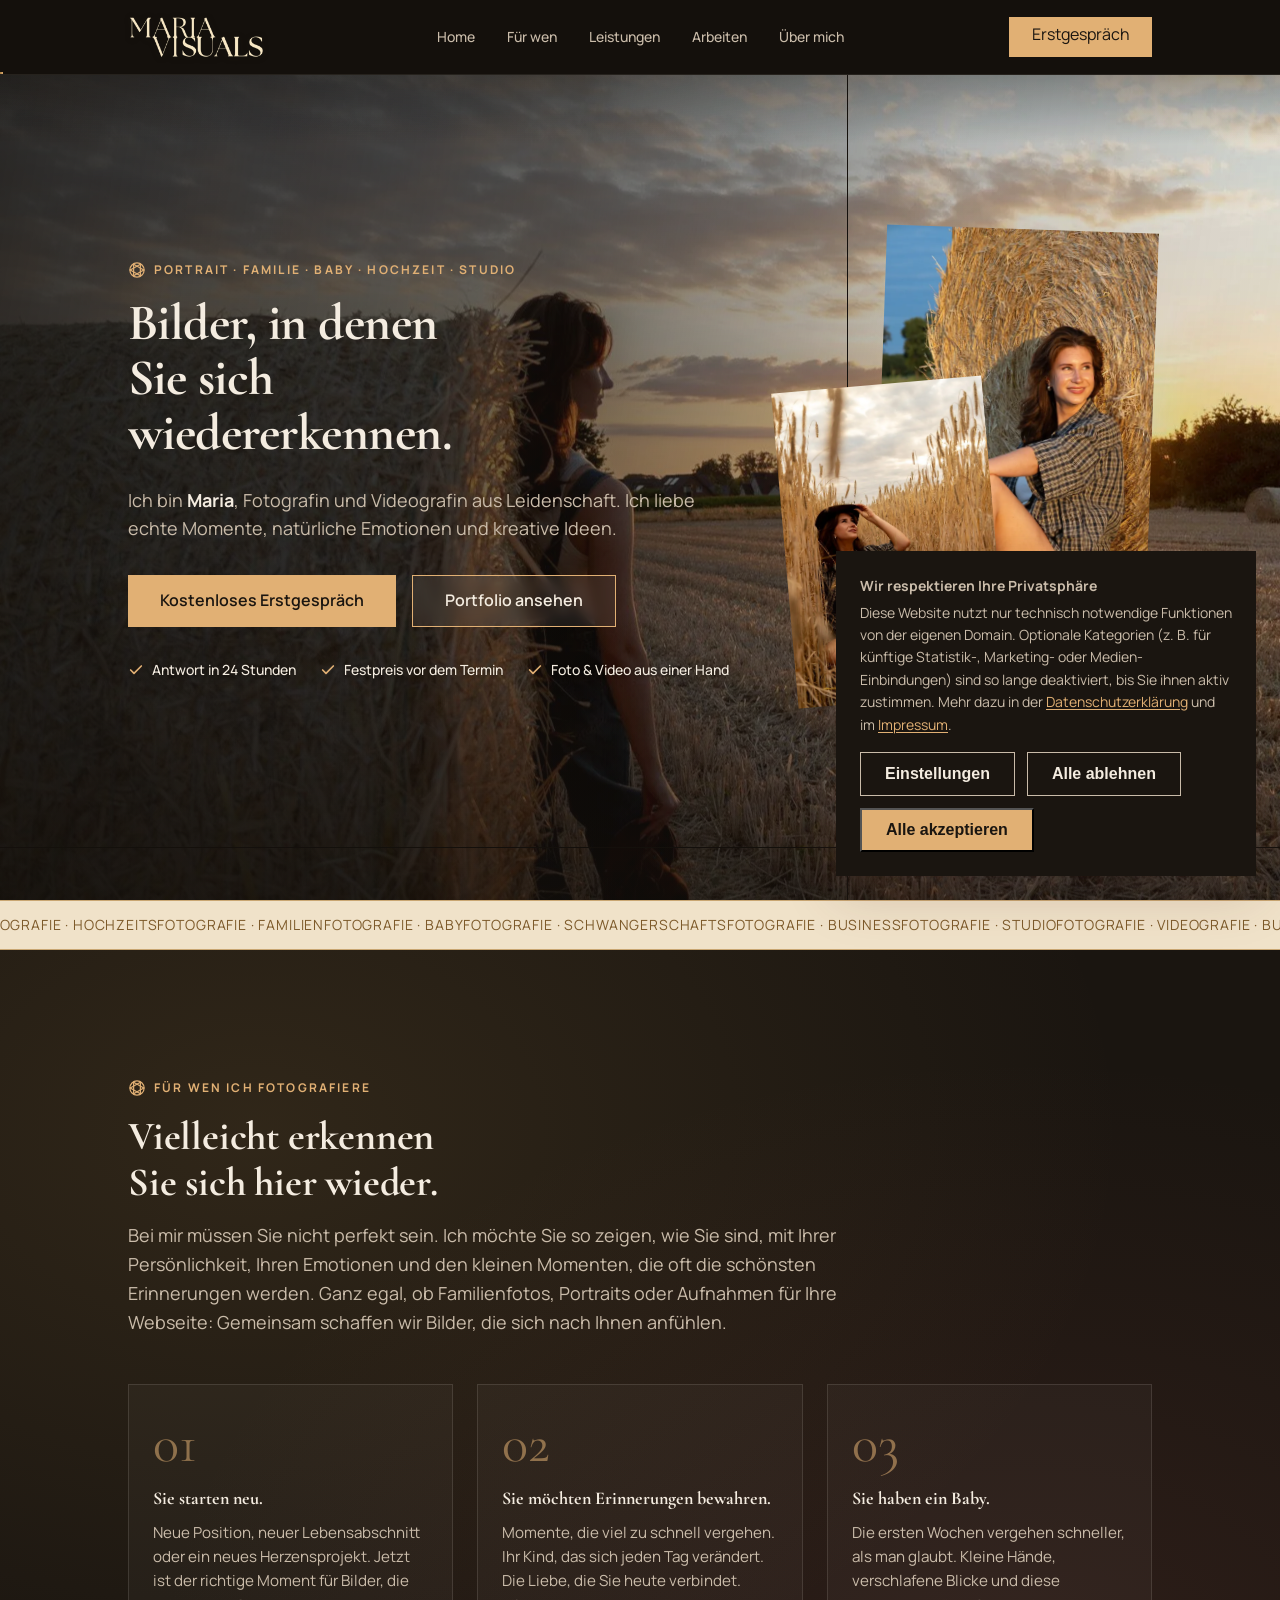
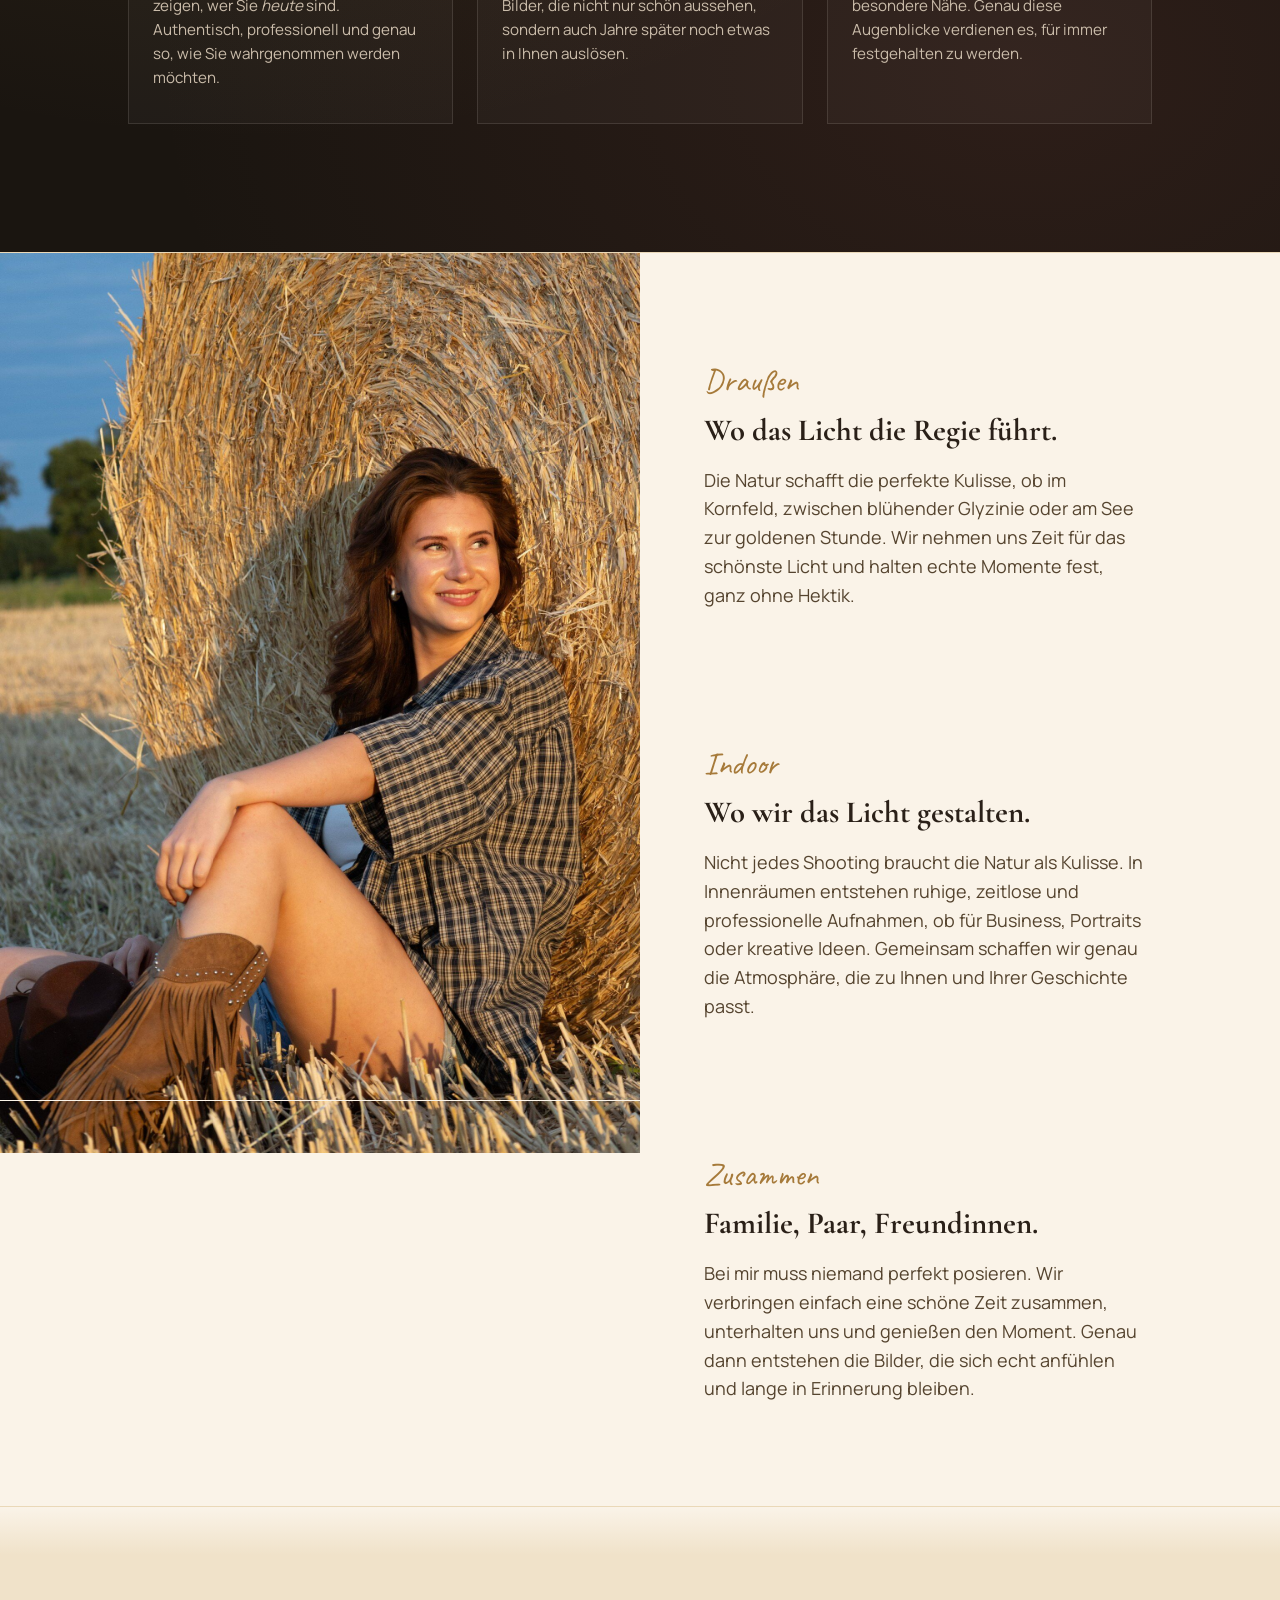
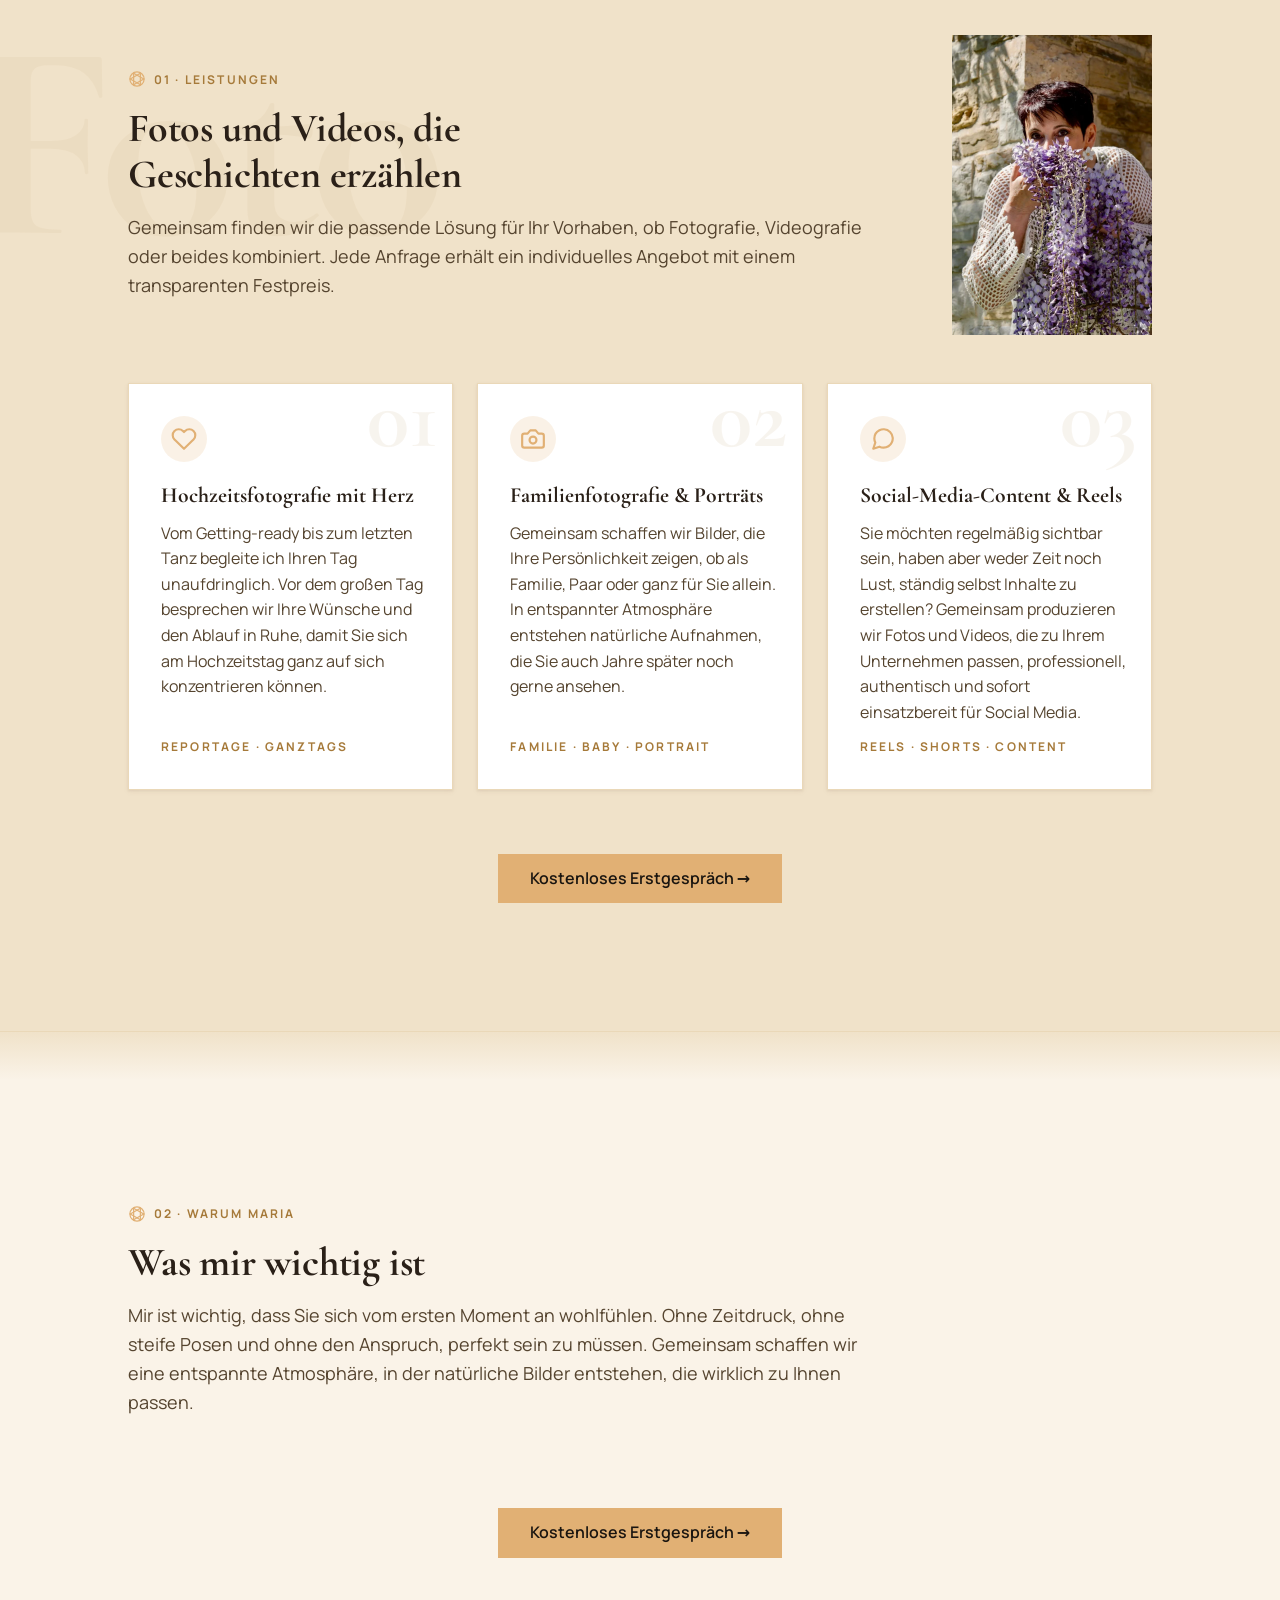
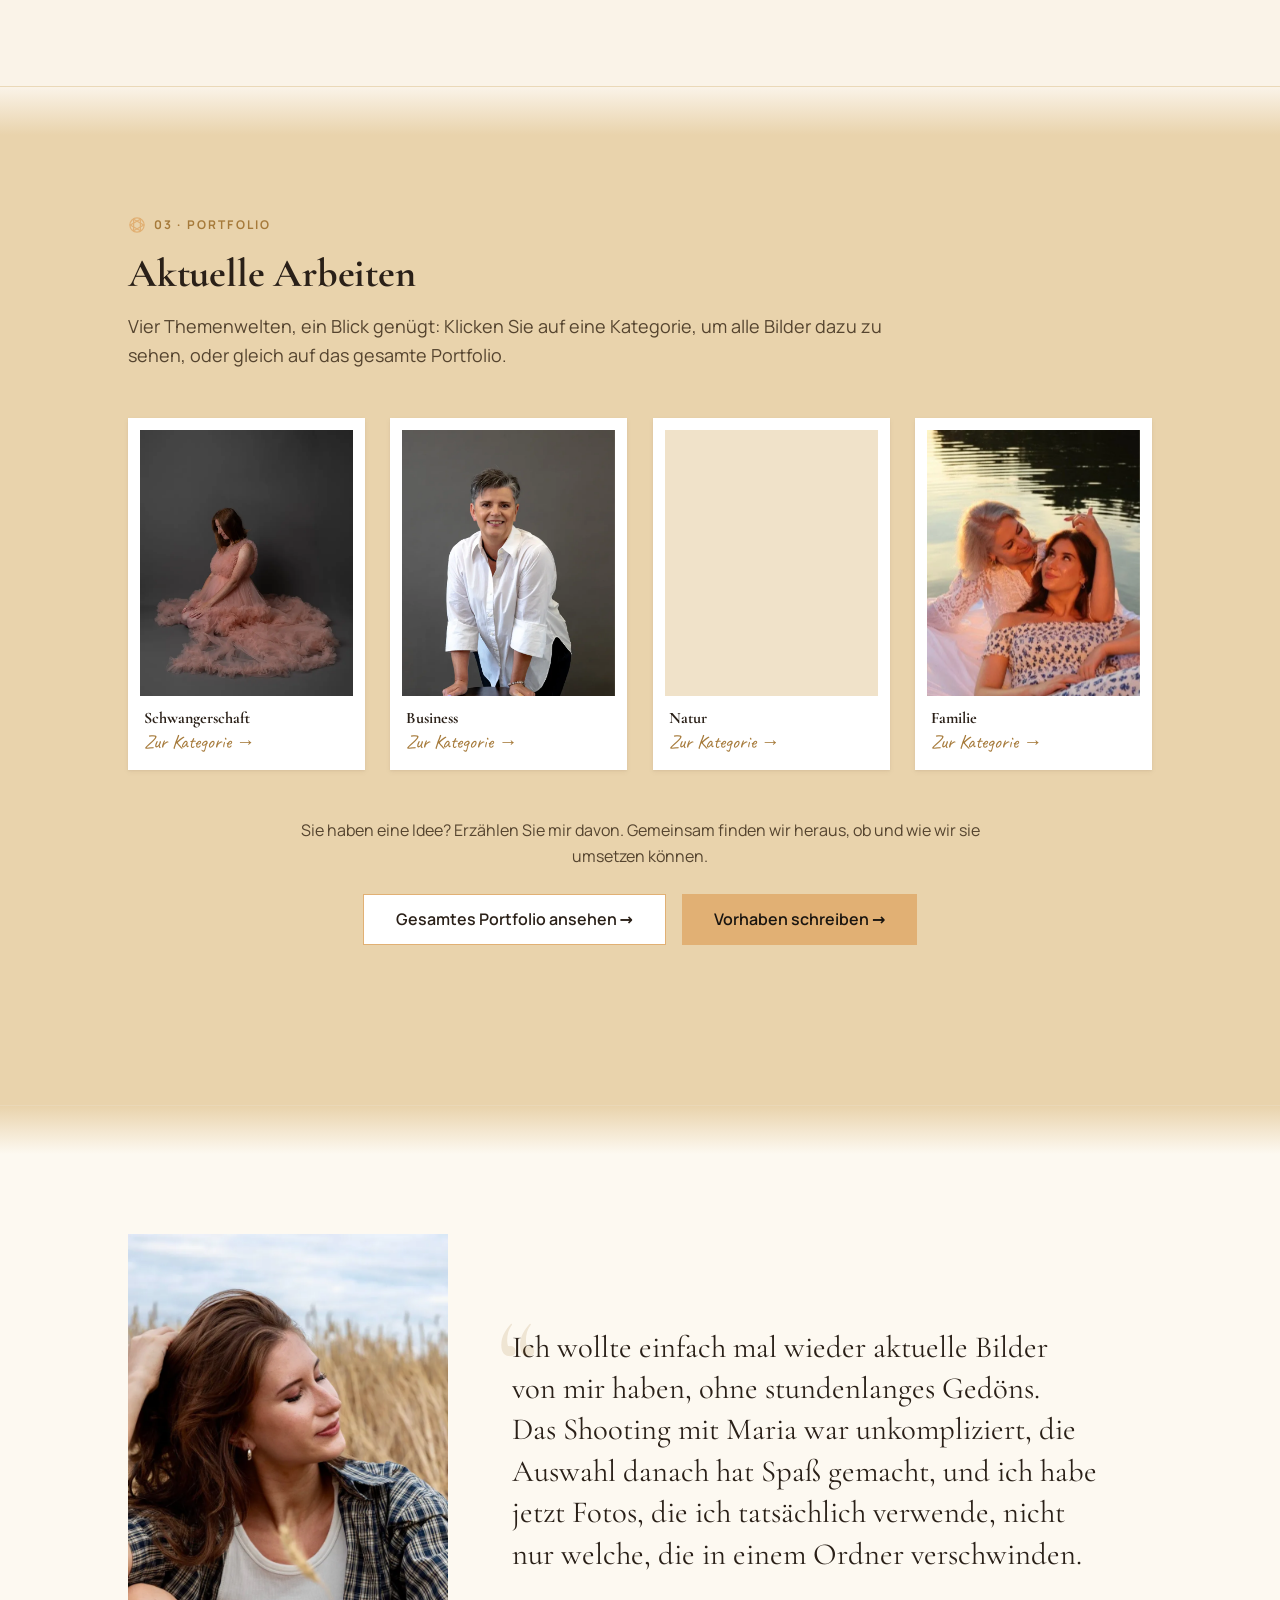
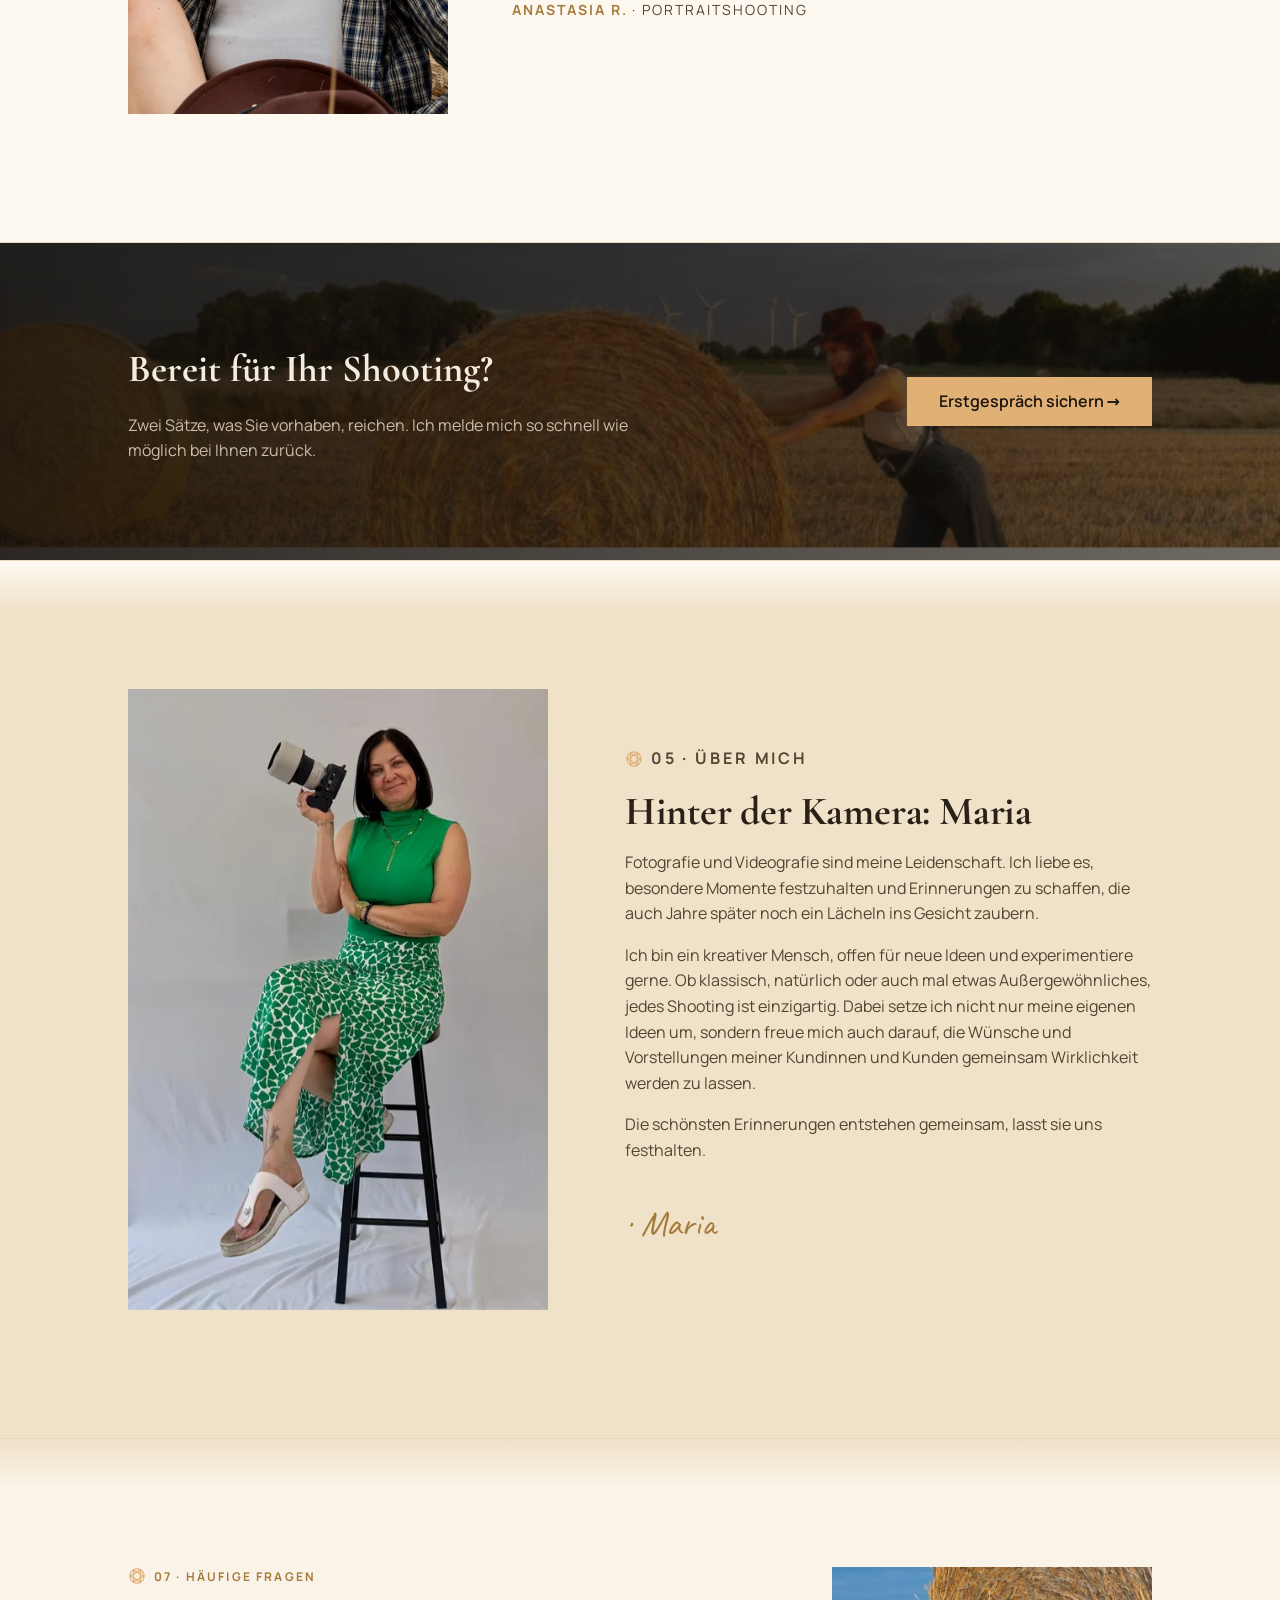
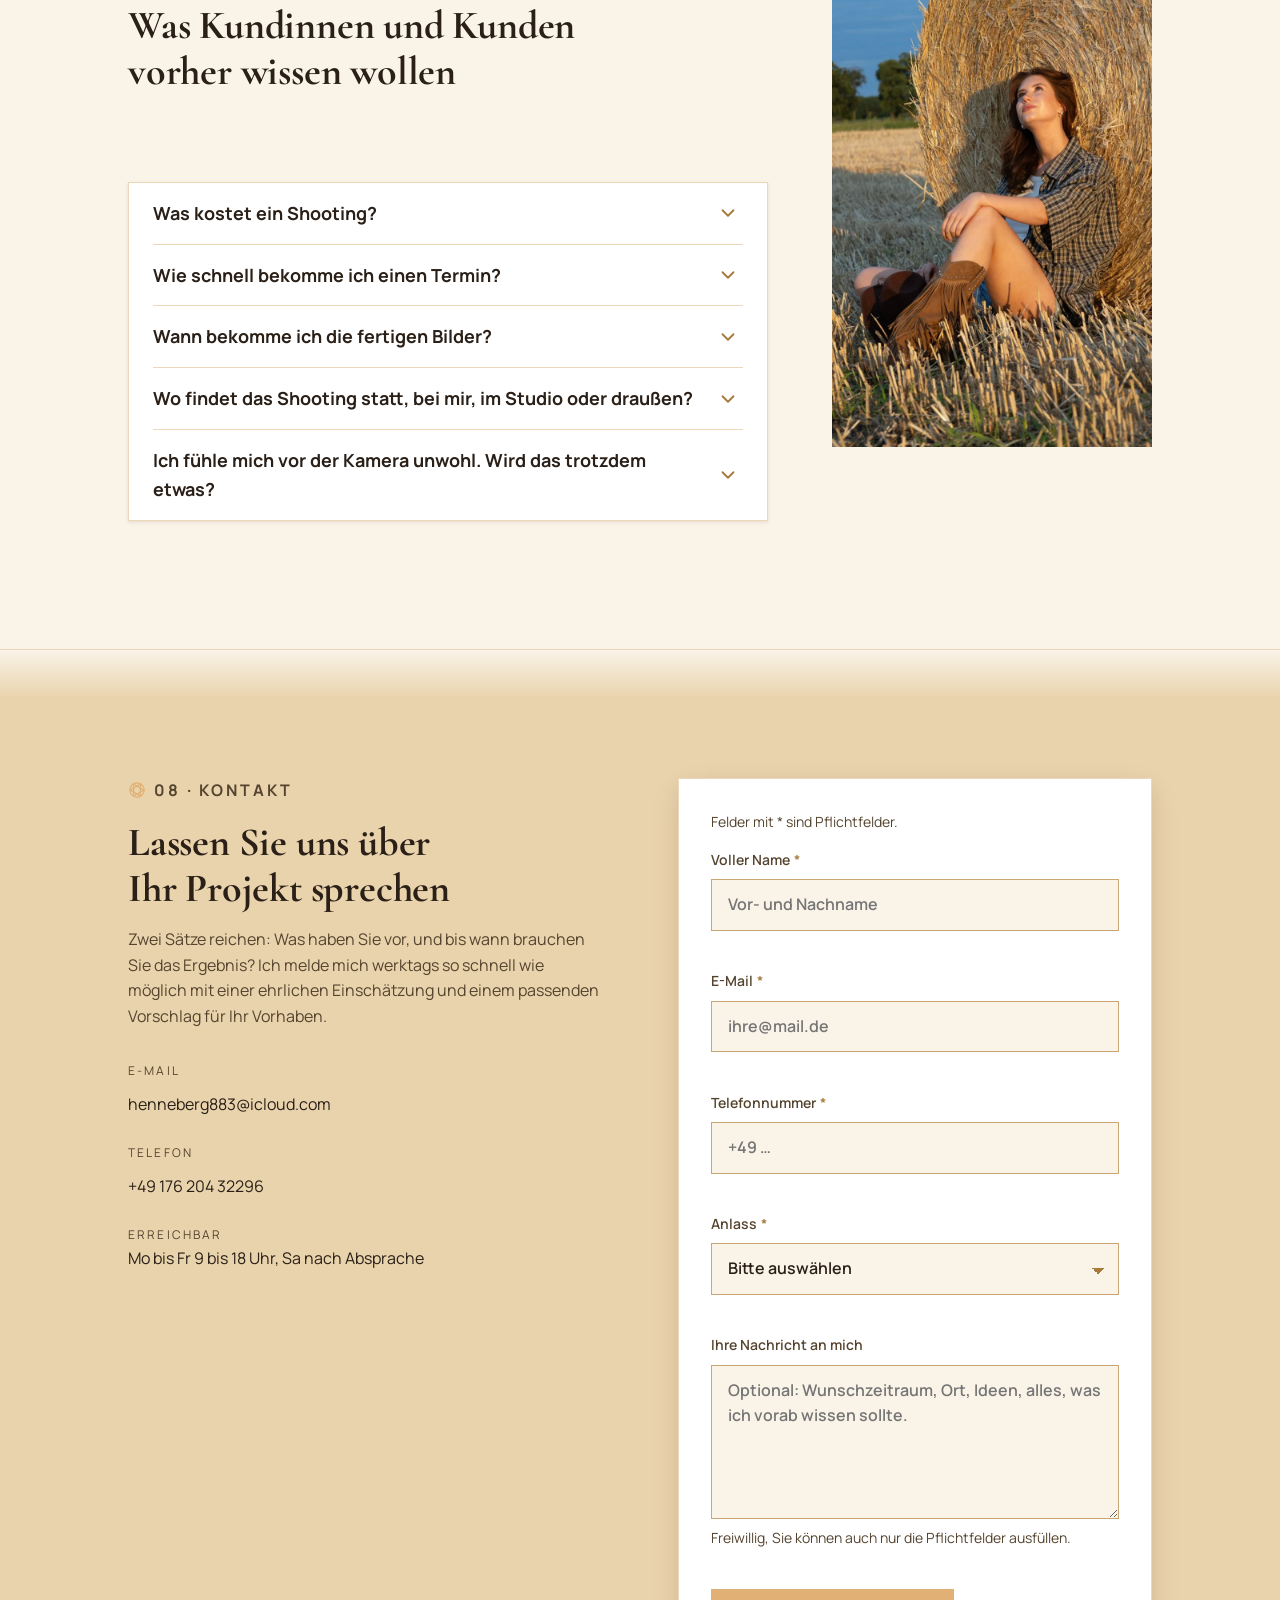
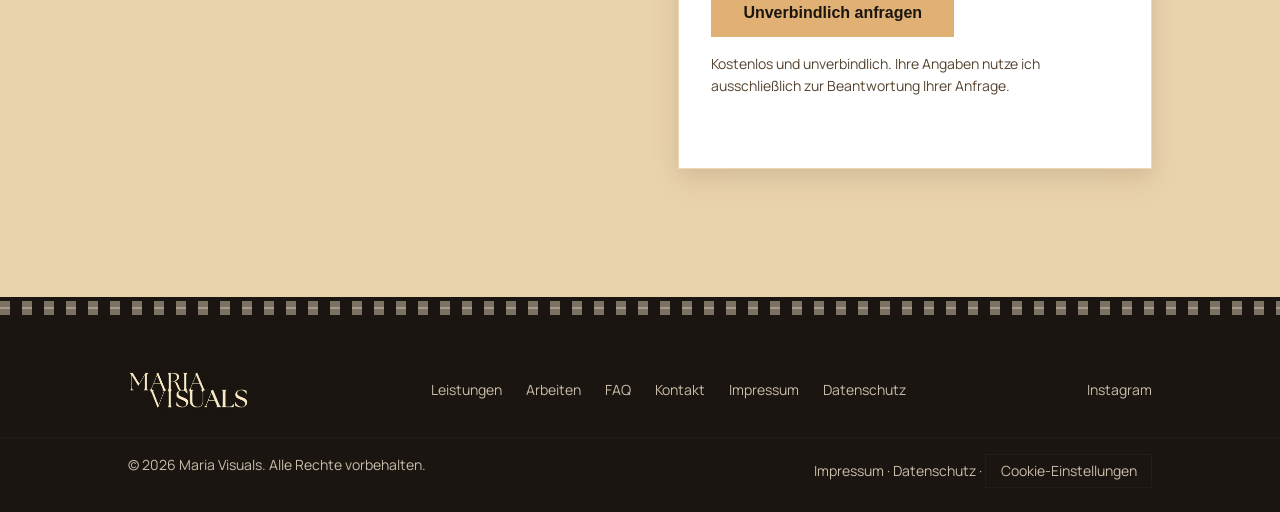
==== commit 480e3117: "Hero-Button "Portfolio ansehen" auf echte Unterseite verlinken Der Button im Hero-Bereich verlinkte " ====
--- a/index.html
+++ b/index.html
@@ -158,7 +158,7 @@
           </p>
           <div class="hero__actions reveal">
             <a href="#kontakt" class="btn btn--primary">Kostenloses Erstgespräch</a>
-            <a href="#portfolio" class="btn btn--ghost">Portfolio ansehen</a>
+            <a href="portfolio.html" class="btn btn--ghost">Portfolio ansehen</a>
           </div>
           <ul class="hero__trust">
             <li><svg class="icon-check" width="16" height="16" aria-hidden="true"><use href="#i-check"></use></svg>Antwort in 24 Stunden</li>
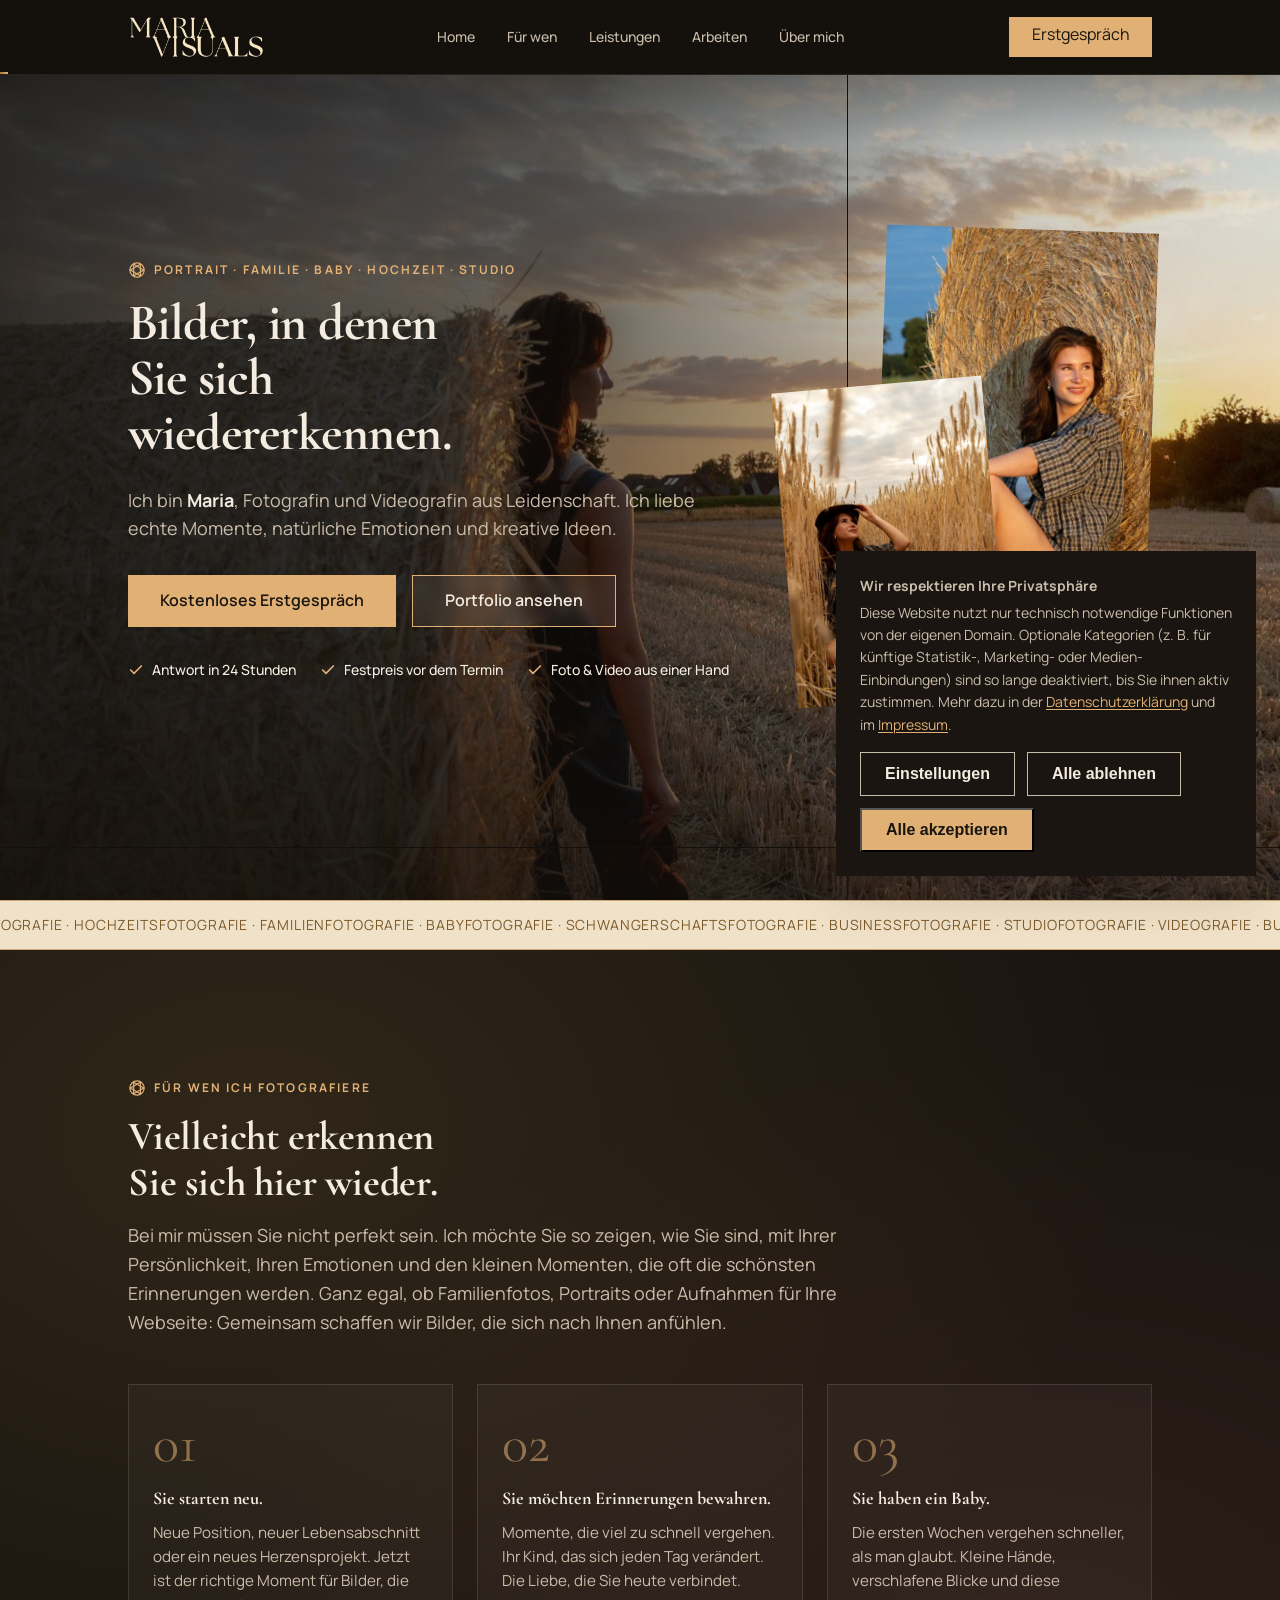
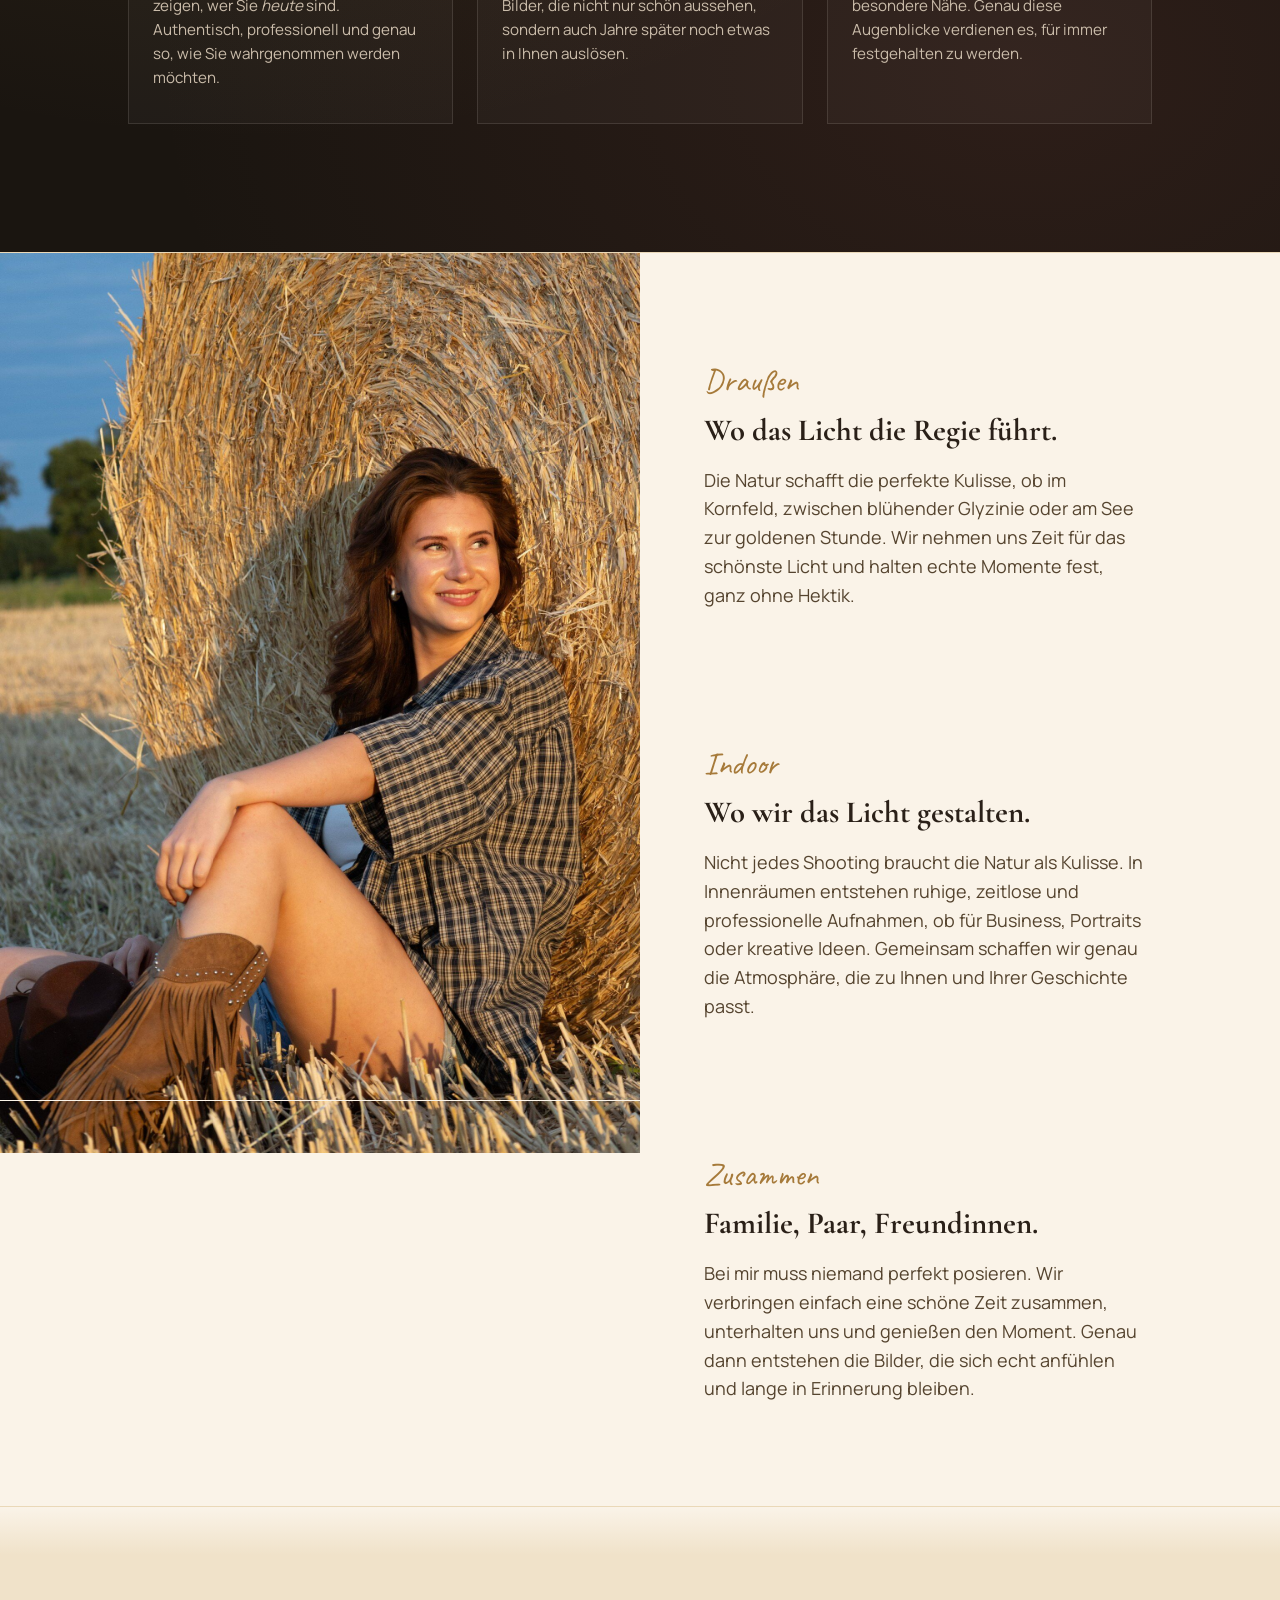
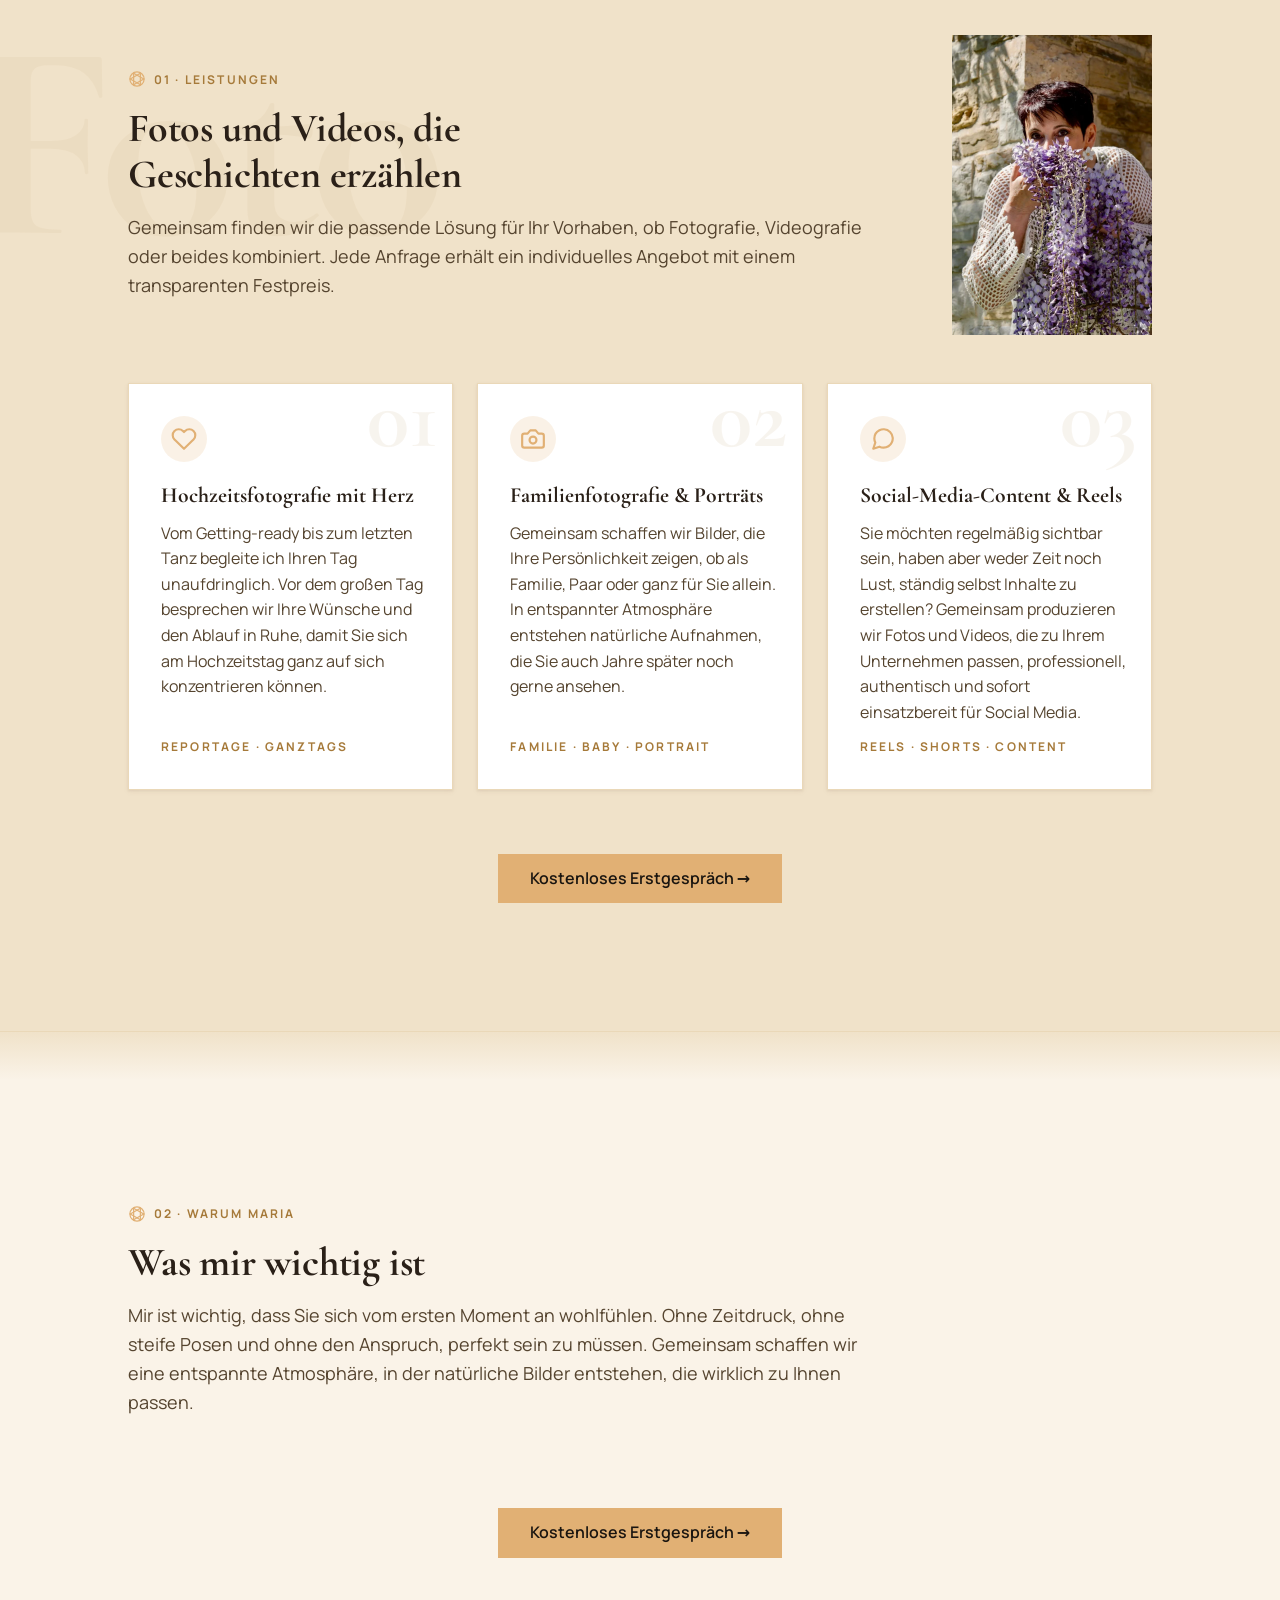
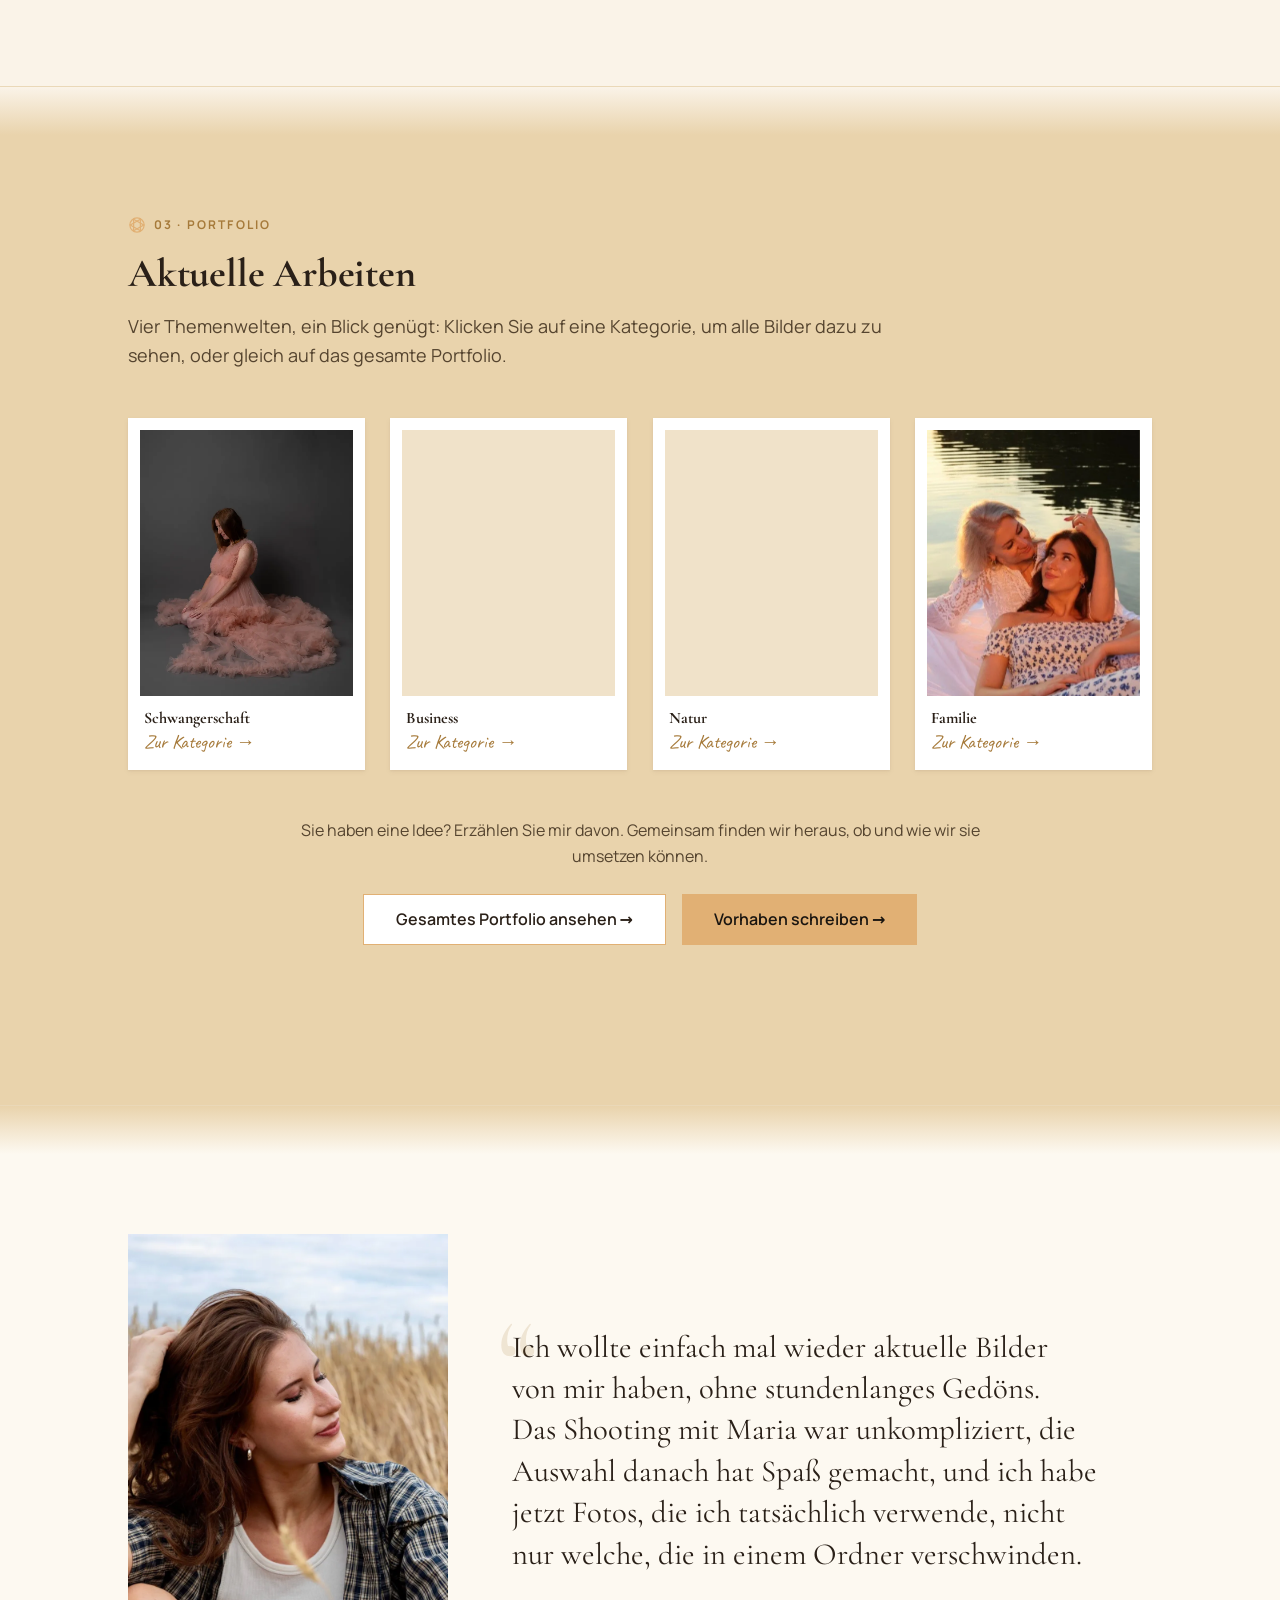
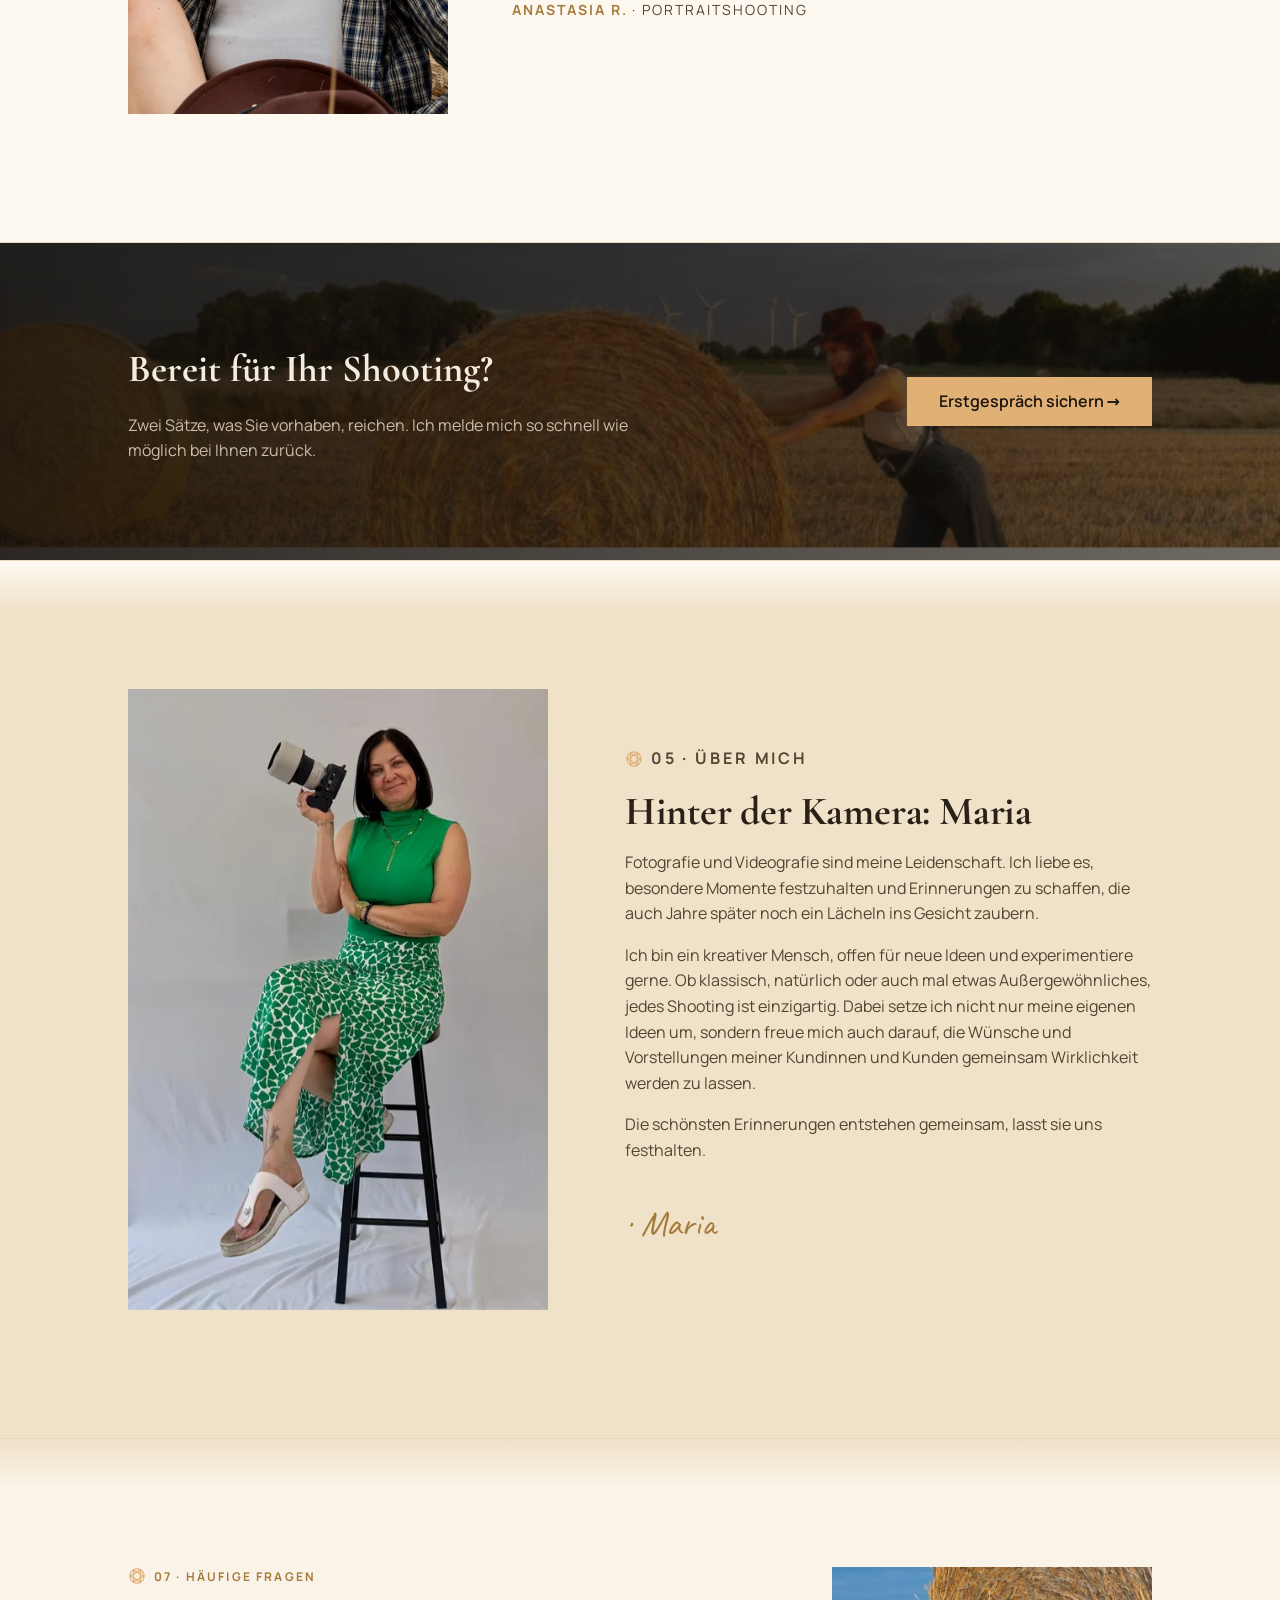
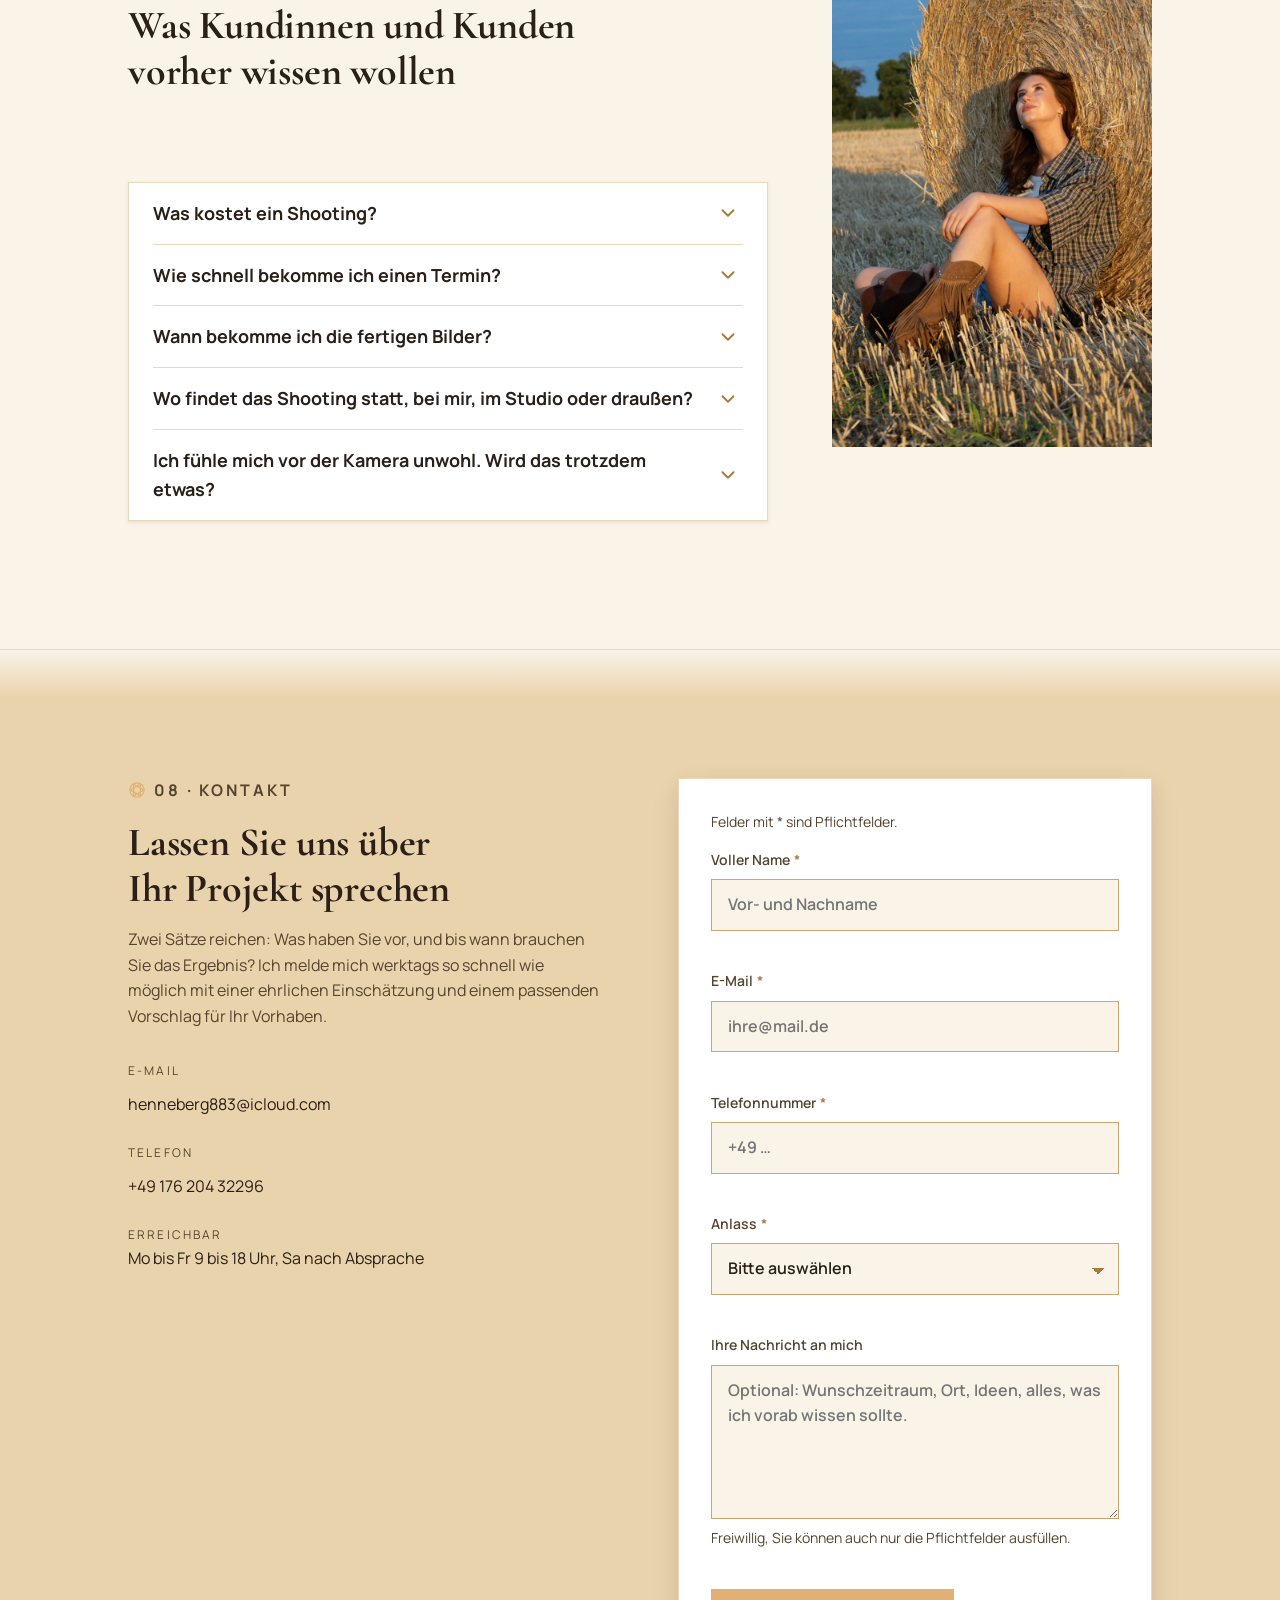
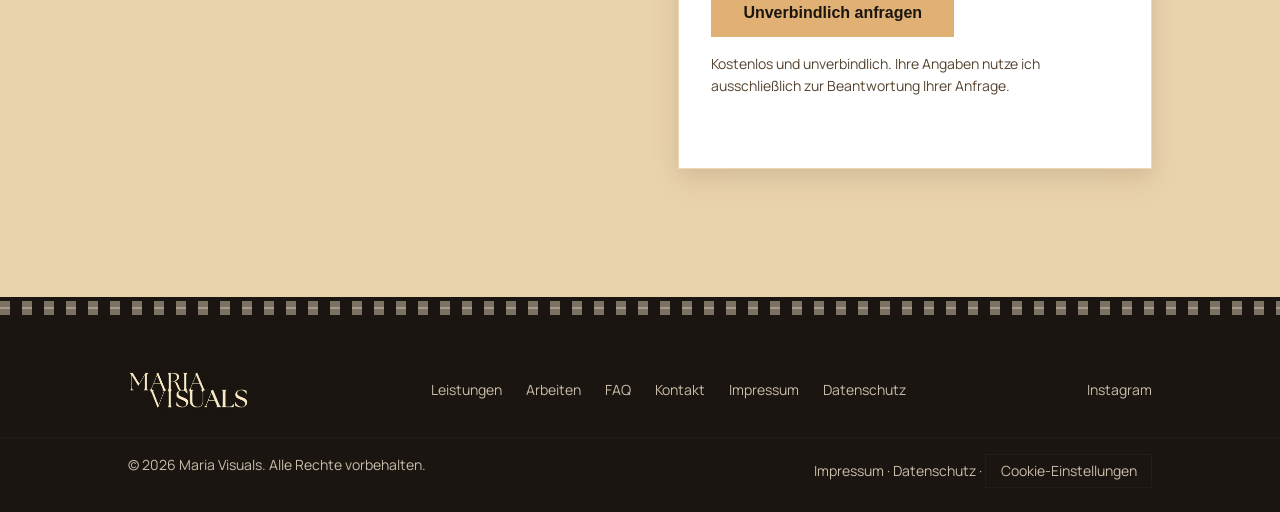
==== commit 8c2b5cac: "Portfolio-Links auf sprechende URL /portfolio umstellen Alle internen Links von der Startseite zur P" ====
--- a/index.html
+++ b/index.html
@@ -158,7 +158,7 @@
           </p>
           <div class="hero__actions reveal">
             <a href="#kontakt" class="btn btn--primary">Kostenloses Erstgespräch</a>
-            <a href="portfolio.html" class="btn btn--ghost">Portfolio ansehen</a>
+            <a href="/portfolio" class="btn btn--ghost">Portfolio ansehen</a>
           </div>
           <ul class="hero__trust">
             <li><svg class="icon-check" width="16" height="16" aria-hidden="true"><use href="#i-check"></use></svg>Antwort in 24 Stunden</li>
@@ -368,7 +368,7 @@
           </p>
         </div>
         <div class="work__categories">
-          <a class="cat-card reveal" href="portfolio.html#schwangerschaft">
+          <a class="cat-card reveal" href="/portfolio#schwangerschaft">
             <picture>
               <source type="image/webp" srcset="img/schwangerschaftsshooting-tuellkleid-rosa-800.webp">
               <img src="img/schwangerschaftsshooting-tuellkleid-rosa-800.jpg" alt="Schwangere Frau im rosa Tüllkleid, kniend im Studio" width="800" height="1152" loading="lazy" decoding="async">
@@ -376,7 +376,7 @@
             <div class="cat-card__meta"><h3>Schwangerschaft</h3><p>Zur Kategorie →</p></div>
           </a>
 
-          <a class="cat-card reveal" href="portfolio.html#business">
+          <a class="cat-card reveal" href="/portfolio#business">
             <picture>
               <source type="image/webp" srcset="img/businessportrait-weisse-bluse-grauer-hintergrund-800.webp">
               <img src="img/businessportrait-weisse-bluse-grauer-hintergrund-800.jpg" alt="Businessportrait in weißer Bluse vor grauem Hintergrund" width="800" height="1077" loading="lazy" decoding="async">
@@ -384,7 +384,7 @@
             <div class="cat-card__meta"><h3>Business</h3><p>Zur Kategorie →</p></div>
           </a>
 
-          <a class="cat-card reveal" href="portfolio.html#natur">
+          <a class="cat-card reveal" href="/portfolio#natur">
             <picture>
               <source type="image/webp" srcset="img/blaue-stunde-shooting-strohballen-800.webp">
               <img src="img/blaue-stunde-shooting-strohballen-800.jpg" alt="Portrait in der blauen Stunde am Strohballen" width="800" height="1200" loading="lazy" decoding="async">
@@ -392,7 +392,7 @@
             <div class="cat-card__meta"><h3>Natur</h3><p>Zur Kategorie →</p></div>
           </a>
 
-          <a class="cat-card reveal" href="portfolio.html#familie">
+          <a class="cat-card reveal" href="/portfolio#familie">
             <picture>
               <source type="image/webp" srcset="img/familienshooting-sonnenuntergang-see.webp">
               <img src="img/familienshooting-sonnenuntergang-see.jpeg" alt="Familienshooting am See im Sonnenuntergang" width="561" height="841" loading="lazy" decoding="async">
@@ -406,7 +406,7 @@
             ob und wie wir sie umsetzen können.
           </p>
           <div class="work__all-ctas">
-            <a href="portfolio.html" class="btn btn--ghost">Gesamtes Portfolio ansehen →</a>
+            <a href="/portfolio" class="btn btn--ghost">Gesamtes Portfolio ansehen →</a>
             <a href="#kontakt" class="btn btn--primary">Vorhaben schreiben →</a>
           </div>
         </div>
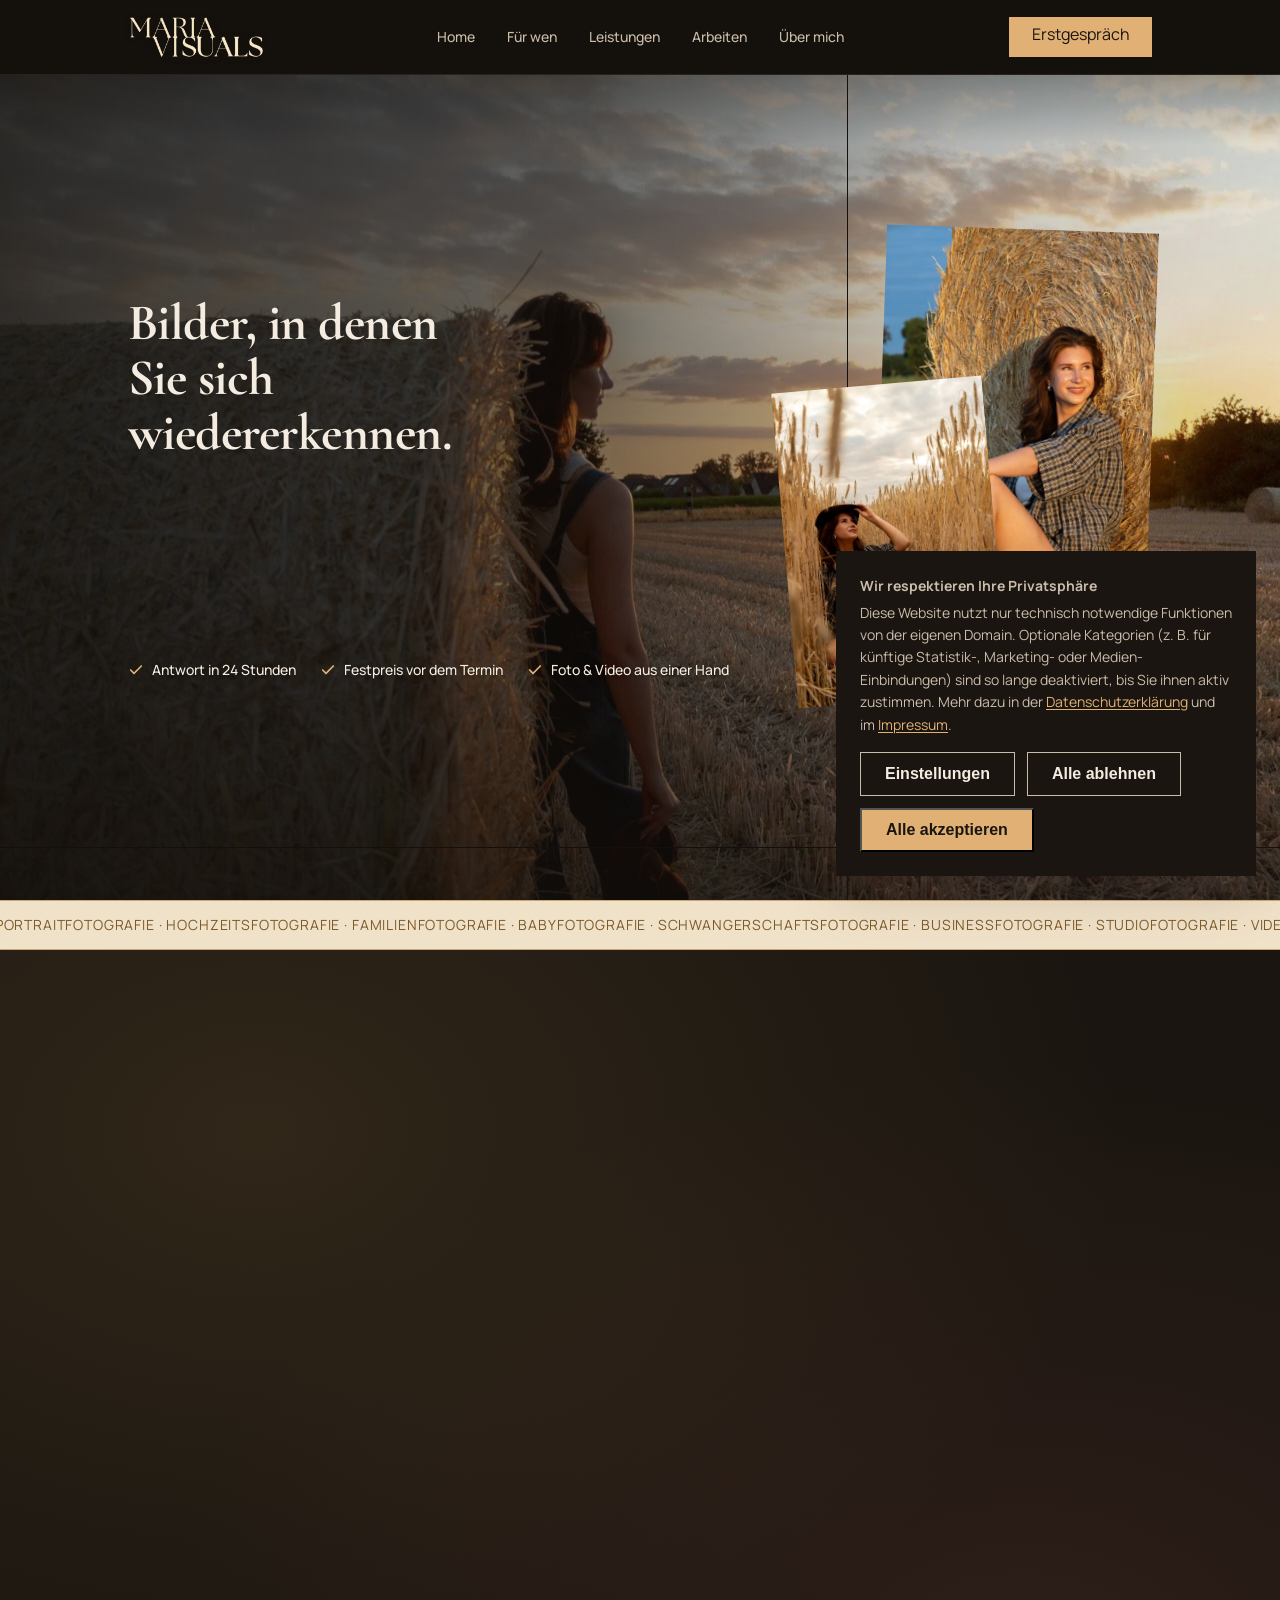
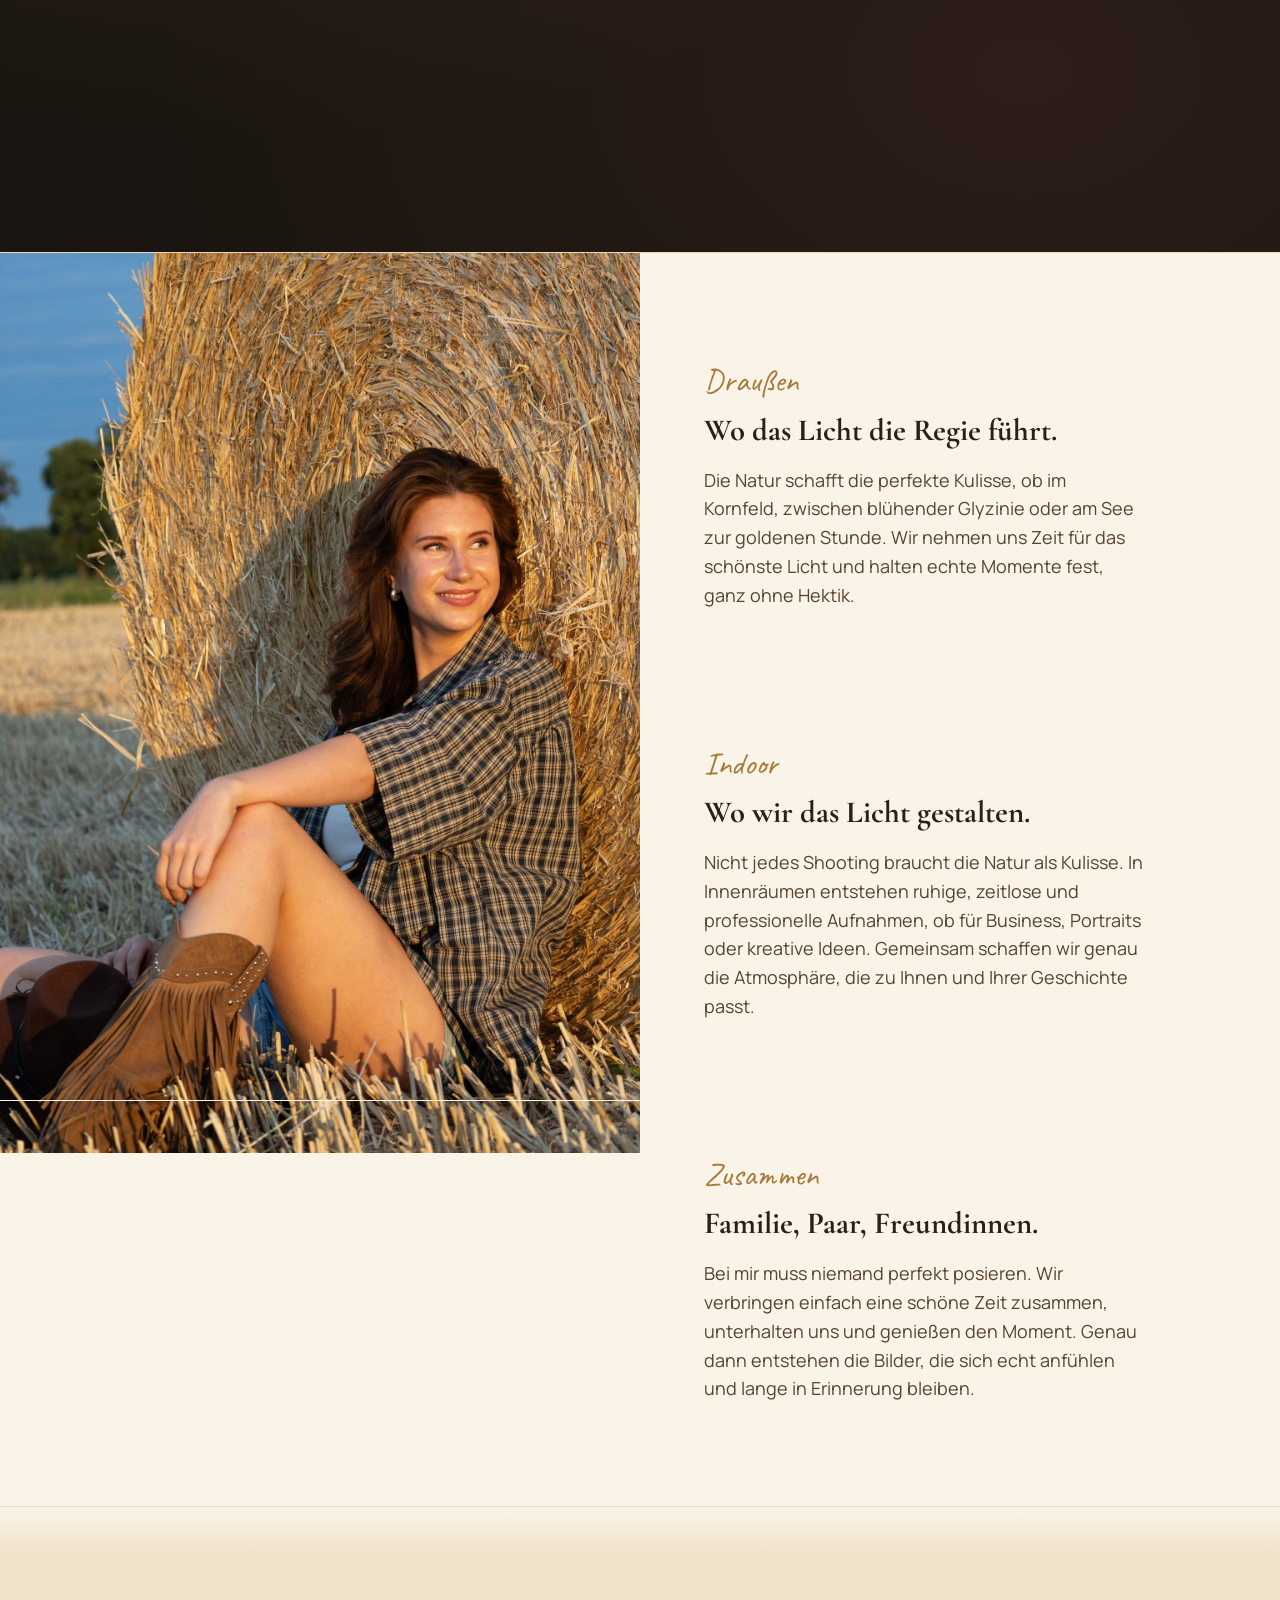
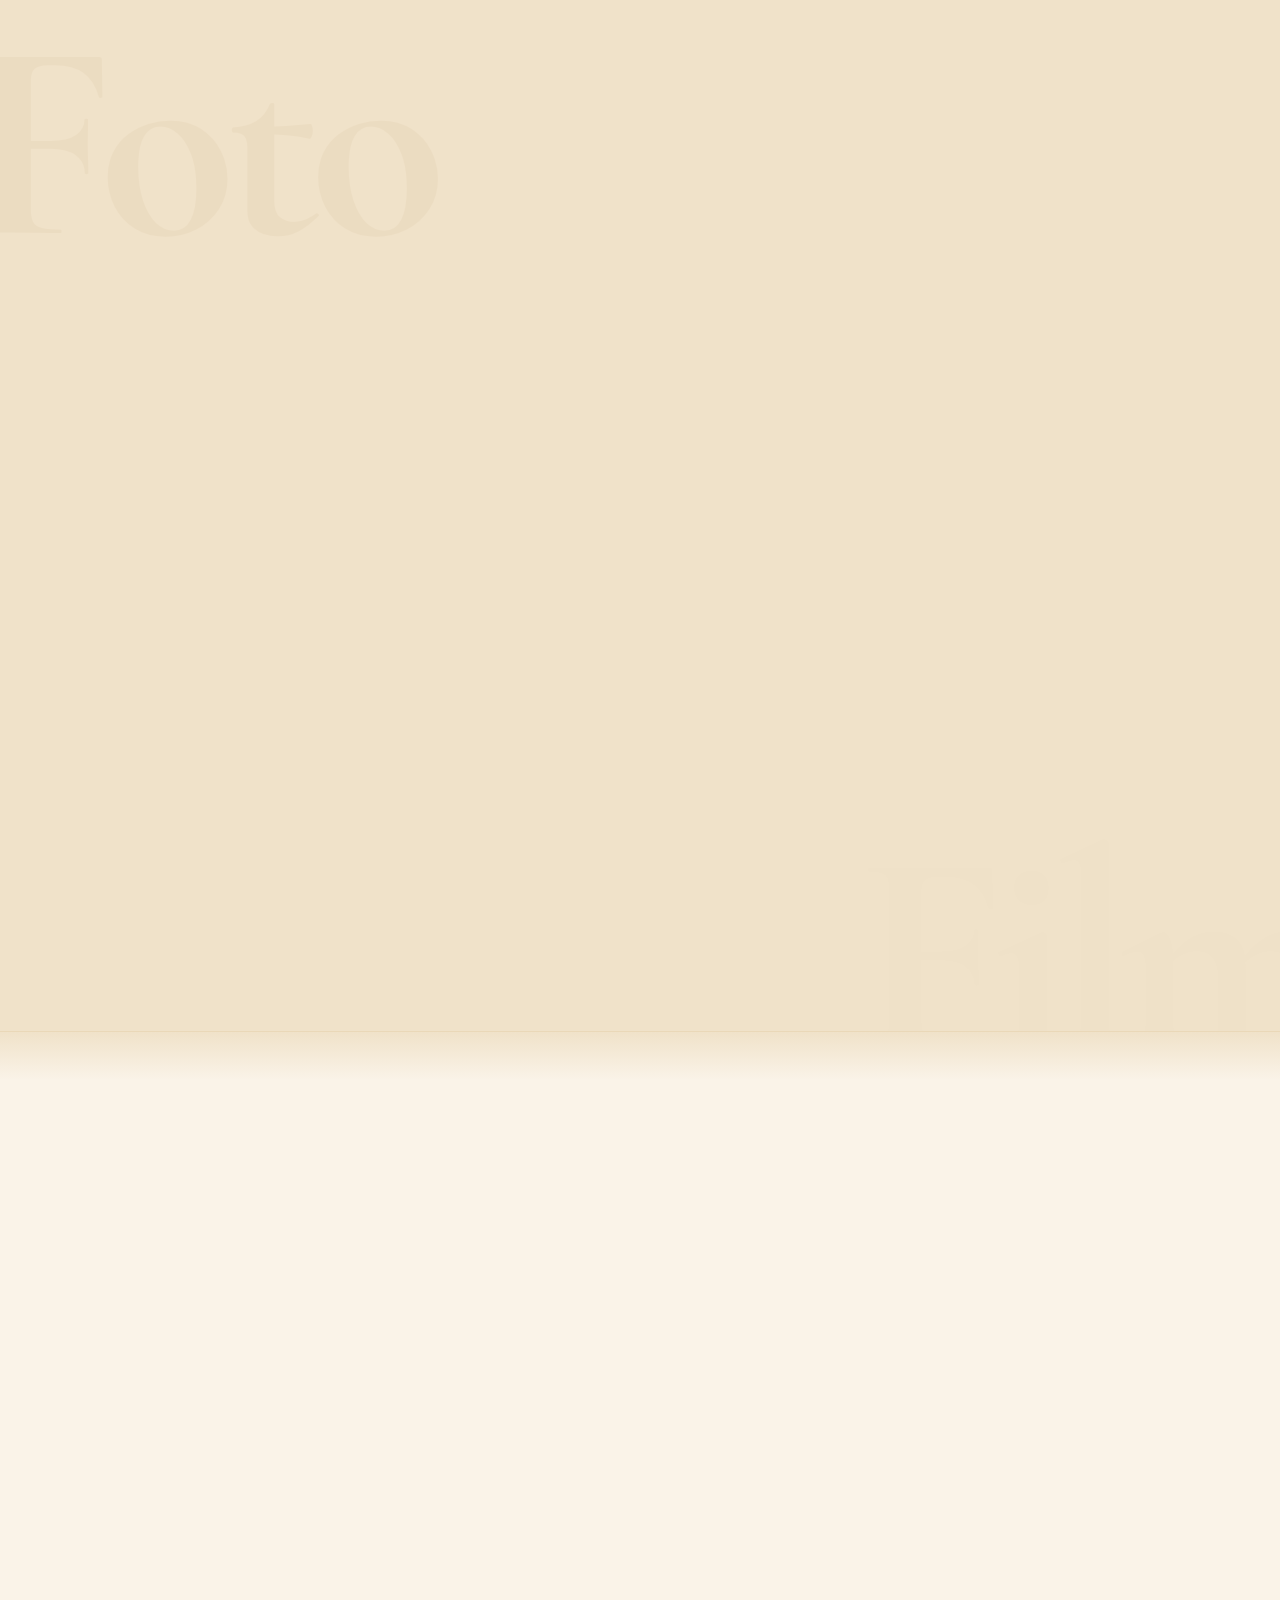
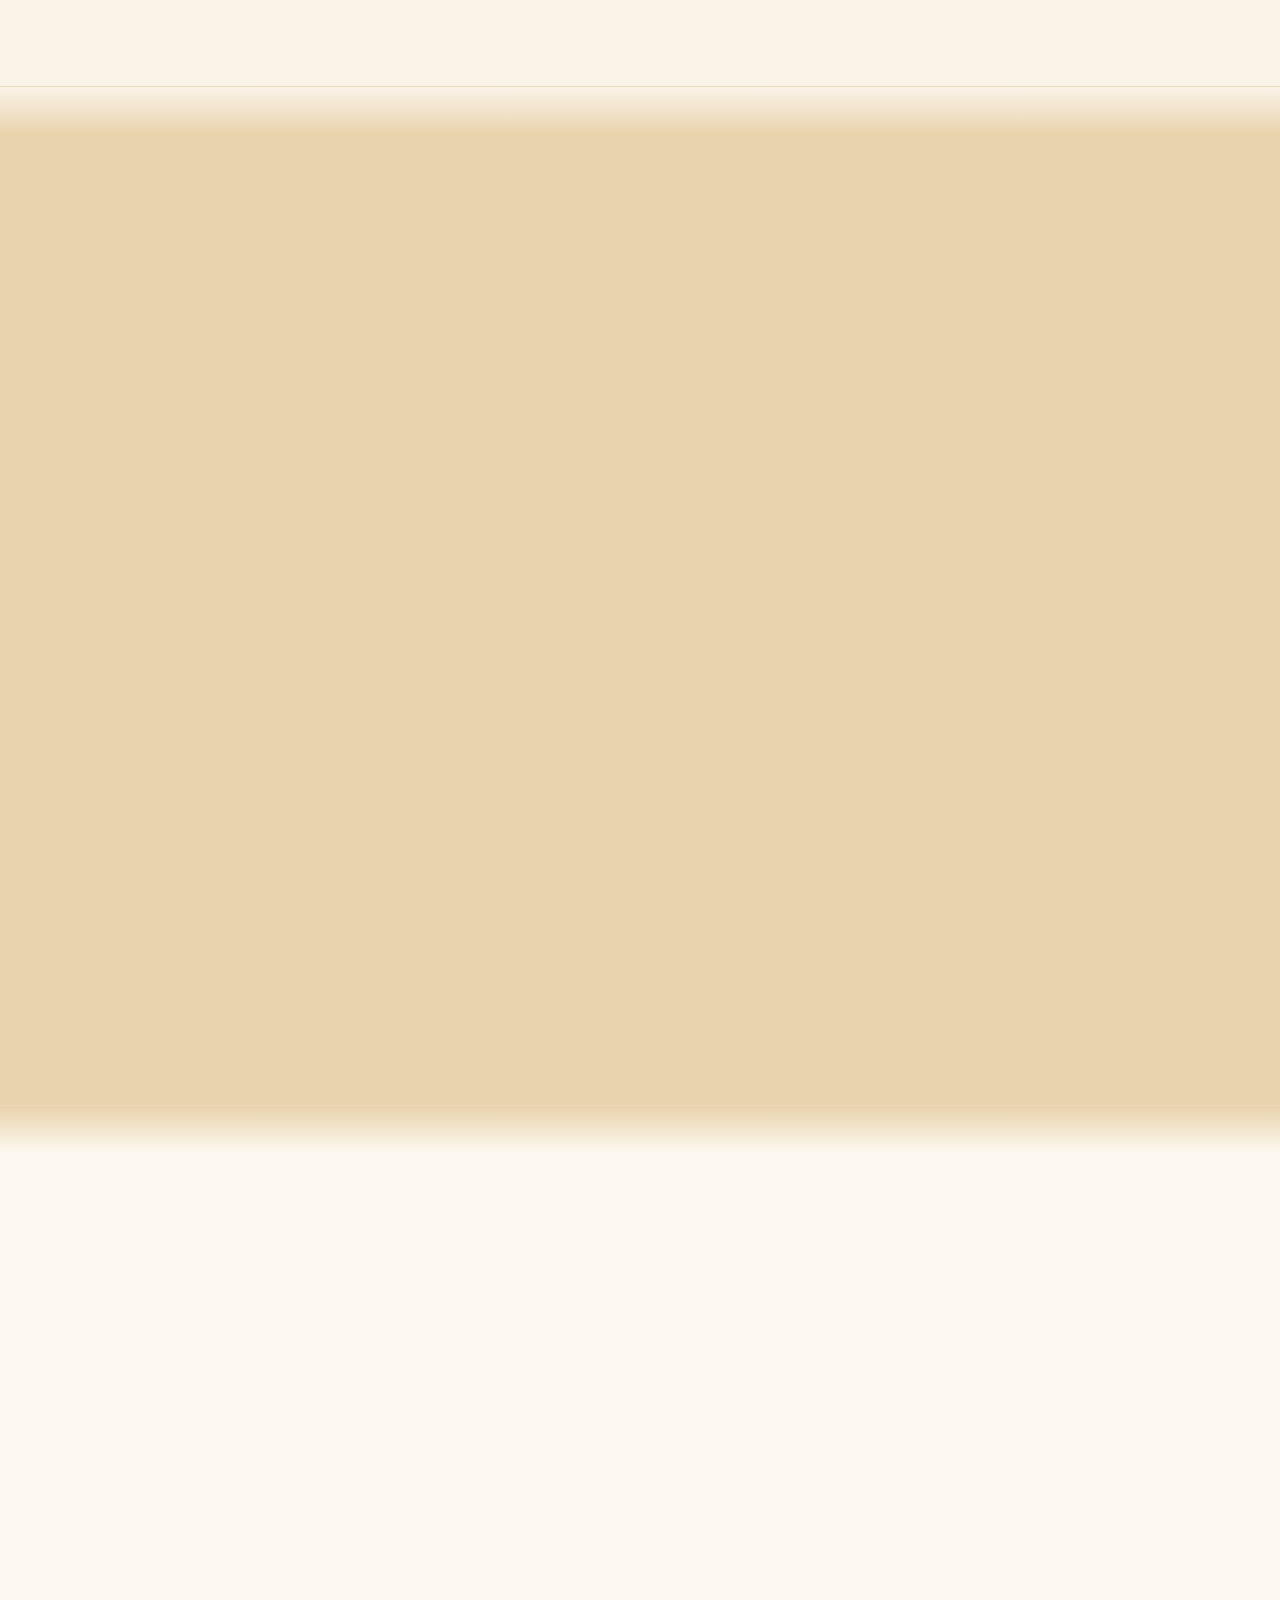
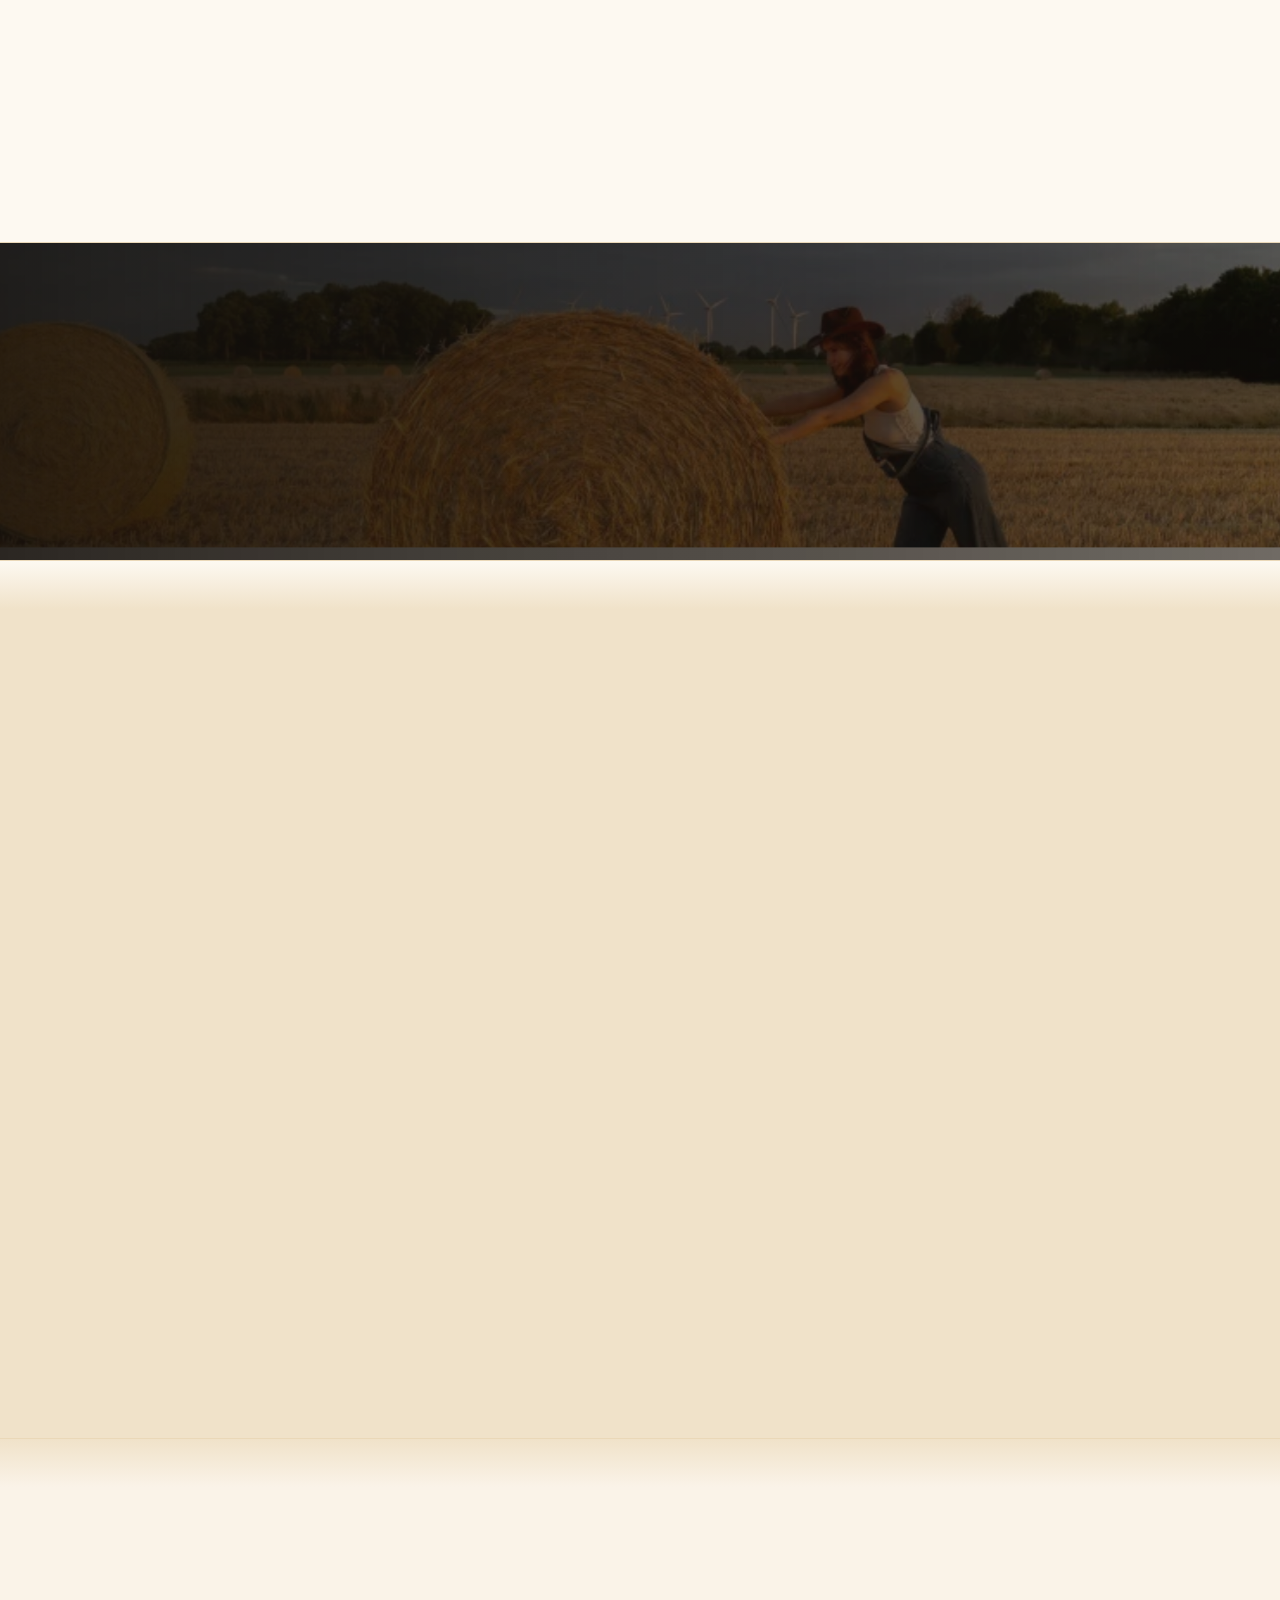
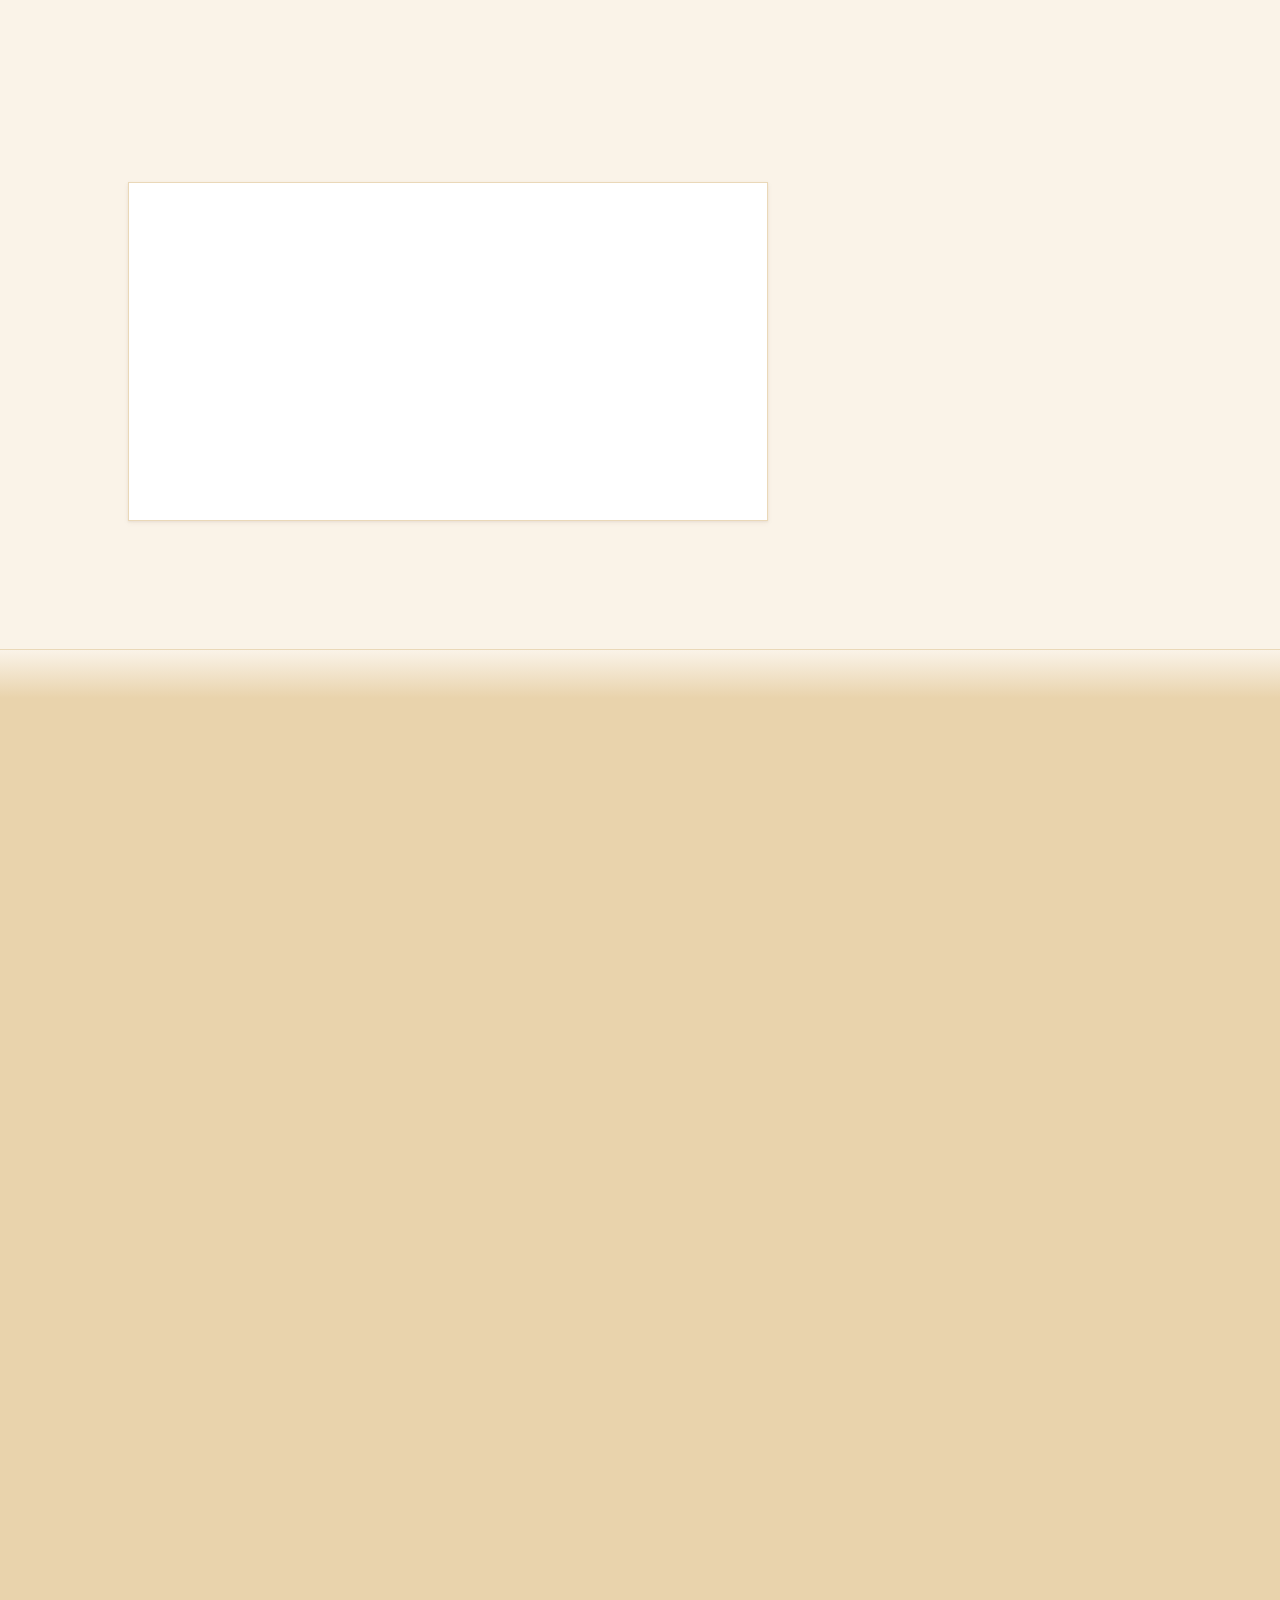
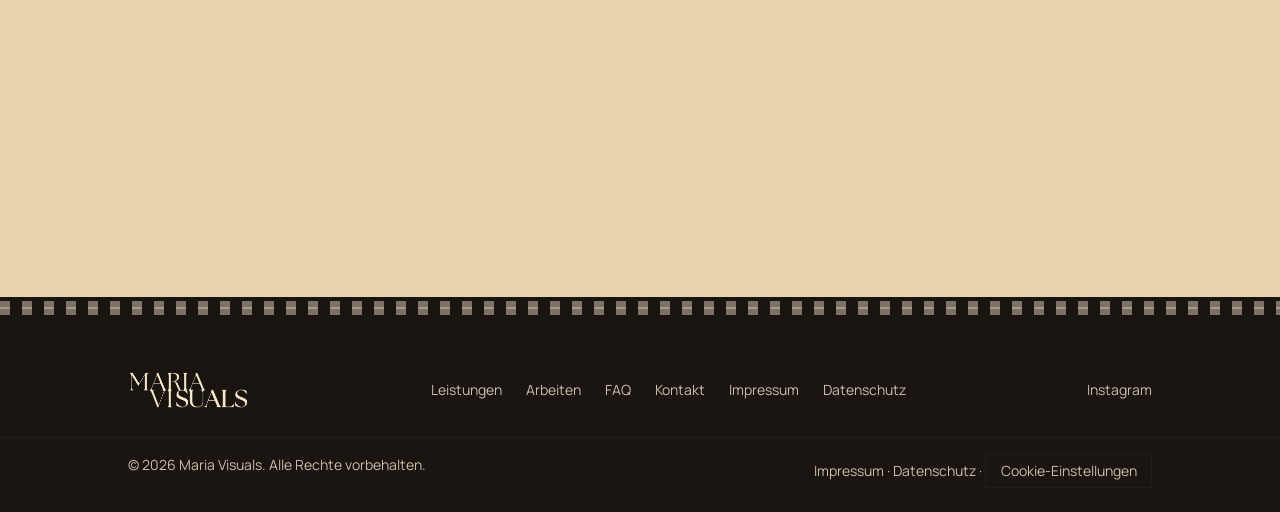
==== commit 87d8a7a7: "Business-Kategorie: neues Titelbild (Viktoria Wedel) + Portfolio-Anker fixen Der Startseiten-Anker f" ====
--- a/index.html
+++ b/index.html
@@ -117,7 +117,7 @@
         <a href="#top">Home</a>
         <a href="#fuer-wen">Für wen</a>
         <a href="#leistungen">Leistungen</a>
-        <a href="#portfolio">Arbeiten</a>
+        <a href="#arbeiten">Arbeiten</a>
         <a href="#ueber-mich">Über mich</a>
         <a href="#kontakt" class="nav__cta nav__cta--menu">Erstgespräch</a>
       </nav>
@@ -357,7 +357,7 @@
     </section>
 
     <!-- ======================= PORTFOLIO ======================= -->
-    <section class="work section" id="portfolio" aria-labelledby="portfolio-title">
+    <section class="work section" id="arbeiten" aria-labelledby="portfolio-title">
       <div class="container">
         <div class="section__head reveal">
           <p class="section__kicker"><svg class="kicker-icon" width="18" height="18" aria-hidden="true"><use href="#i-aperture"></use></svg>03 · Portfolio</p>
@@ -378,8 +378,8 @@
 
           <a class="cat-card reveal" href="/portfolio#business">
             <picture>
-              <source type="image/webp" srcset="img/businessportrait-weisse-bluse-grauer-hintergrund-800.webp">
-              <img src="img/businessportrait-weisse-bluse-grauer-hintergrund-800.jpg" alt="Businessportrait in weißer Bluse vor grauem Hintergrund" width="800" height="1077" loading="lazy" decoding="async">
+              <source type="image/webp" srcset="img/businessportrait-streifenbluse-viktoria-wedel-800.webp">
+              <img src="img/businessportrait-streifenbluse-viktoria-wedel-800.jpg" alt="Businessportrait von Viktoria Wedel in gestreifter Bluse" width="800" height="1199" loading="lazy" decoding="async">
             </picture>
             <div class="cat-card__meta"><h3>Business</h3><p>Zur Kategorie →</p></div>
           </a>
@@ -651,7 +651,7 @@
       </a>
       <nav class="footer__links" aria-label="Fußzeile">
         <a href="#leistungen">Leistungen</a>
-        <a href="#portfolio">Arbeiten</a>
+        <a href="#arbeiten">Arbeiten</a>
         <a href="#faq">FAQ</a>
         <a href="#kontakt">Kontakt</a>
         <a href="/impressum.html">Impressum</a>
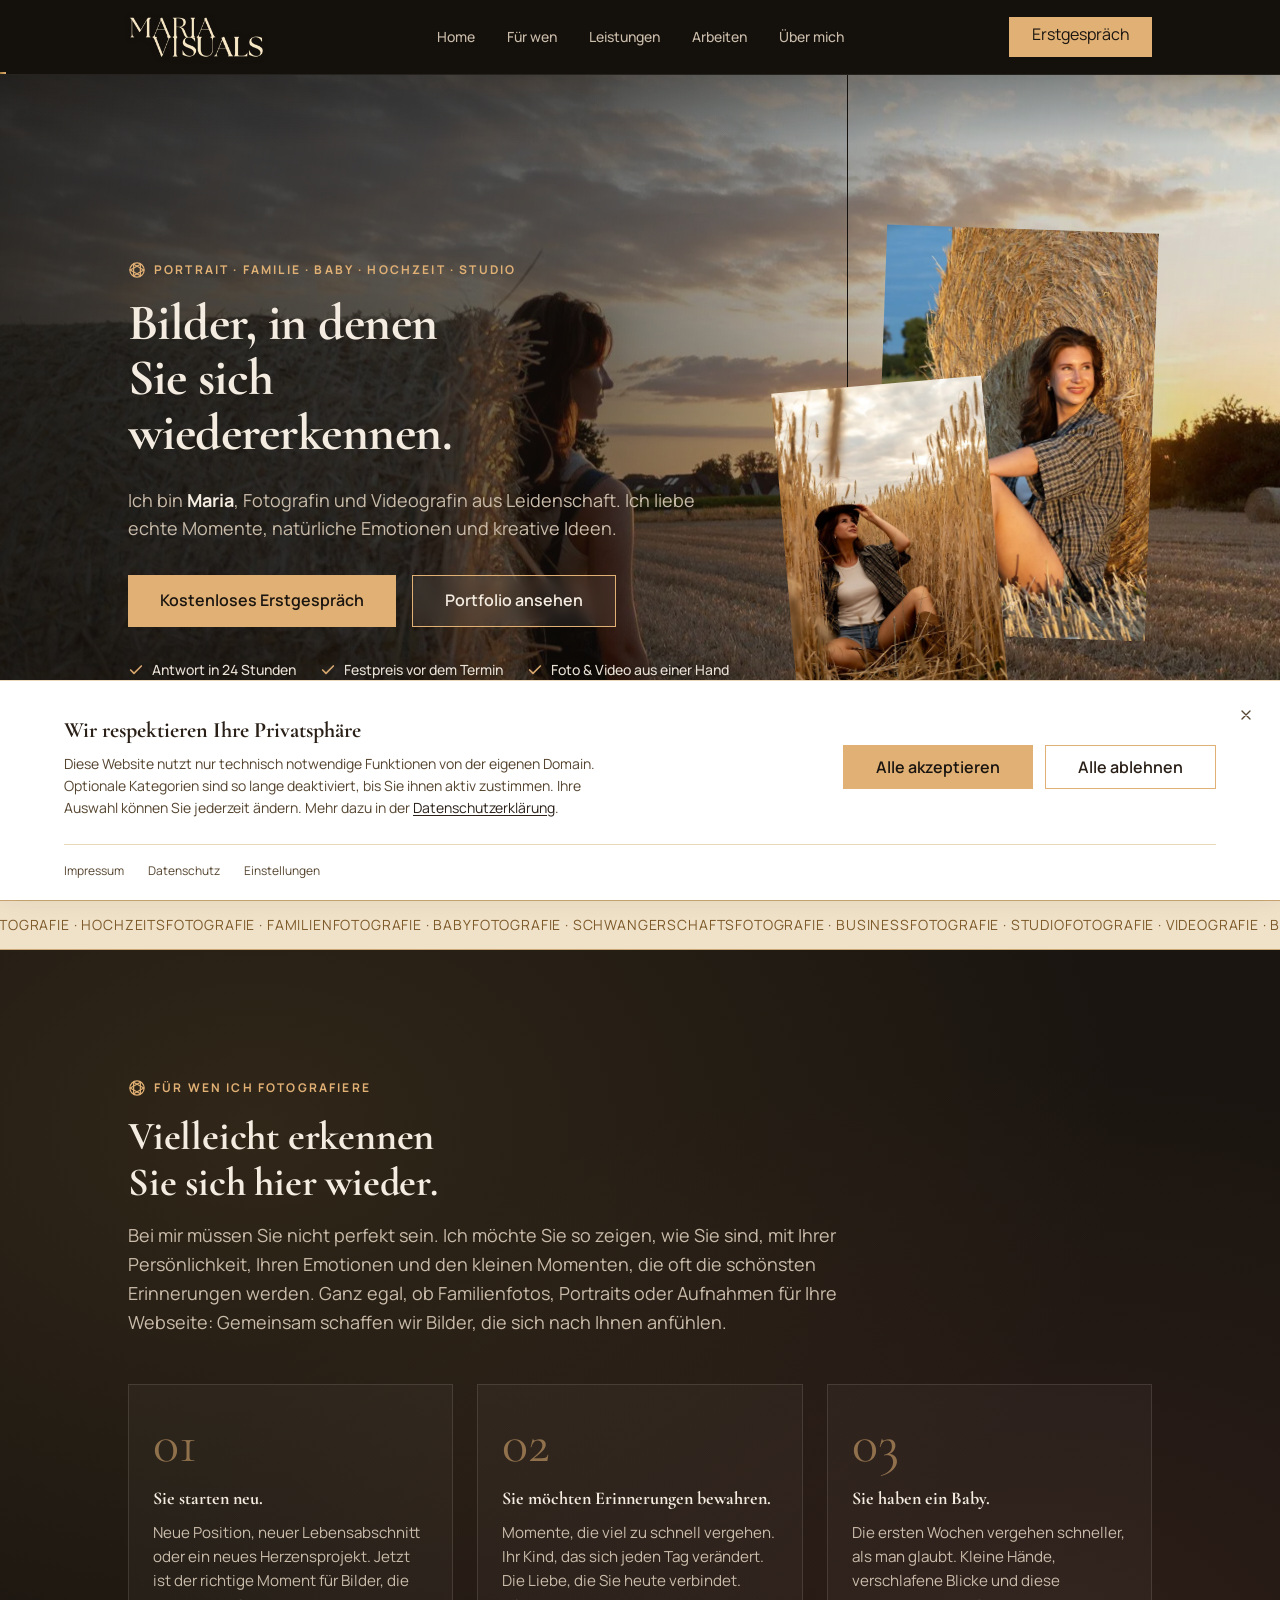
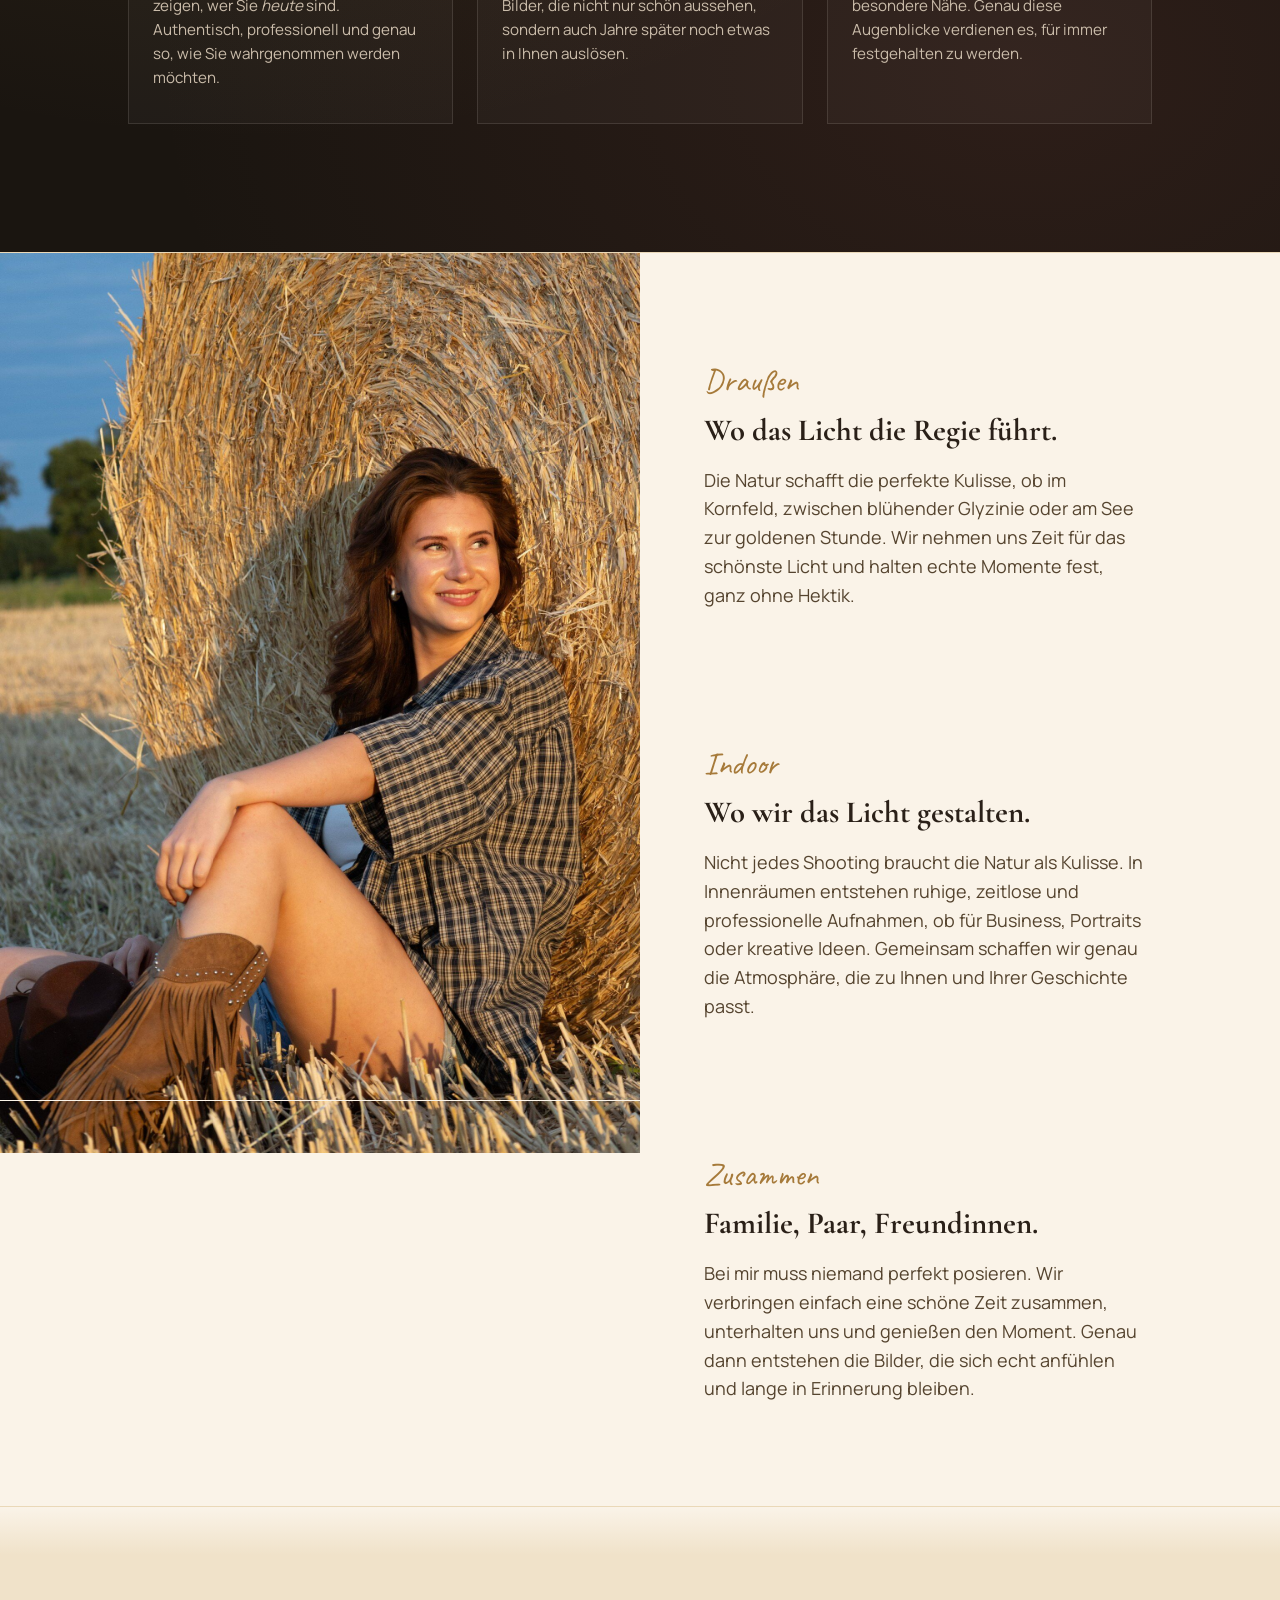
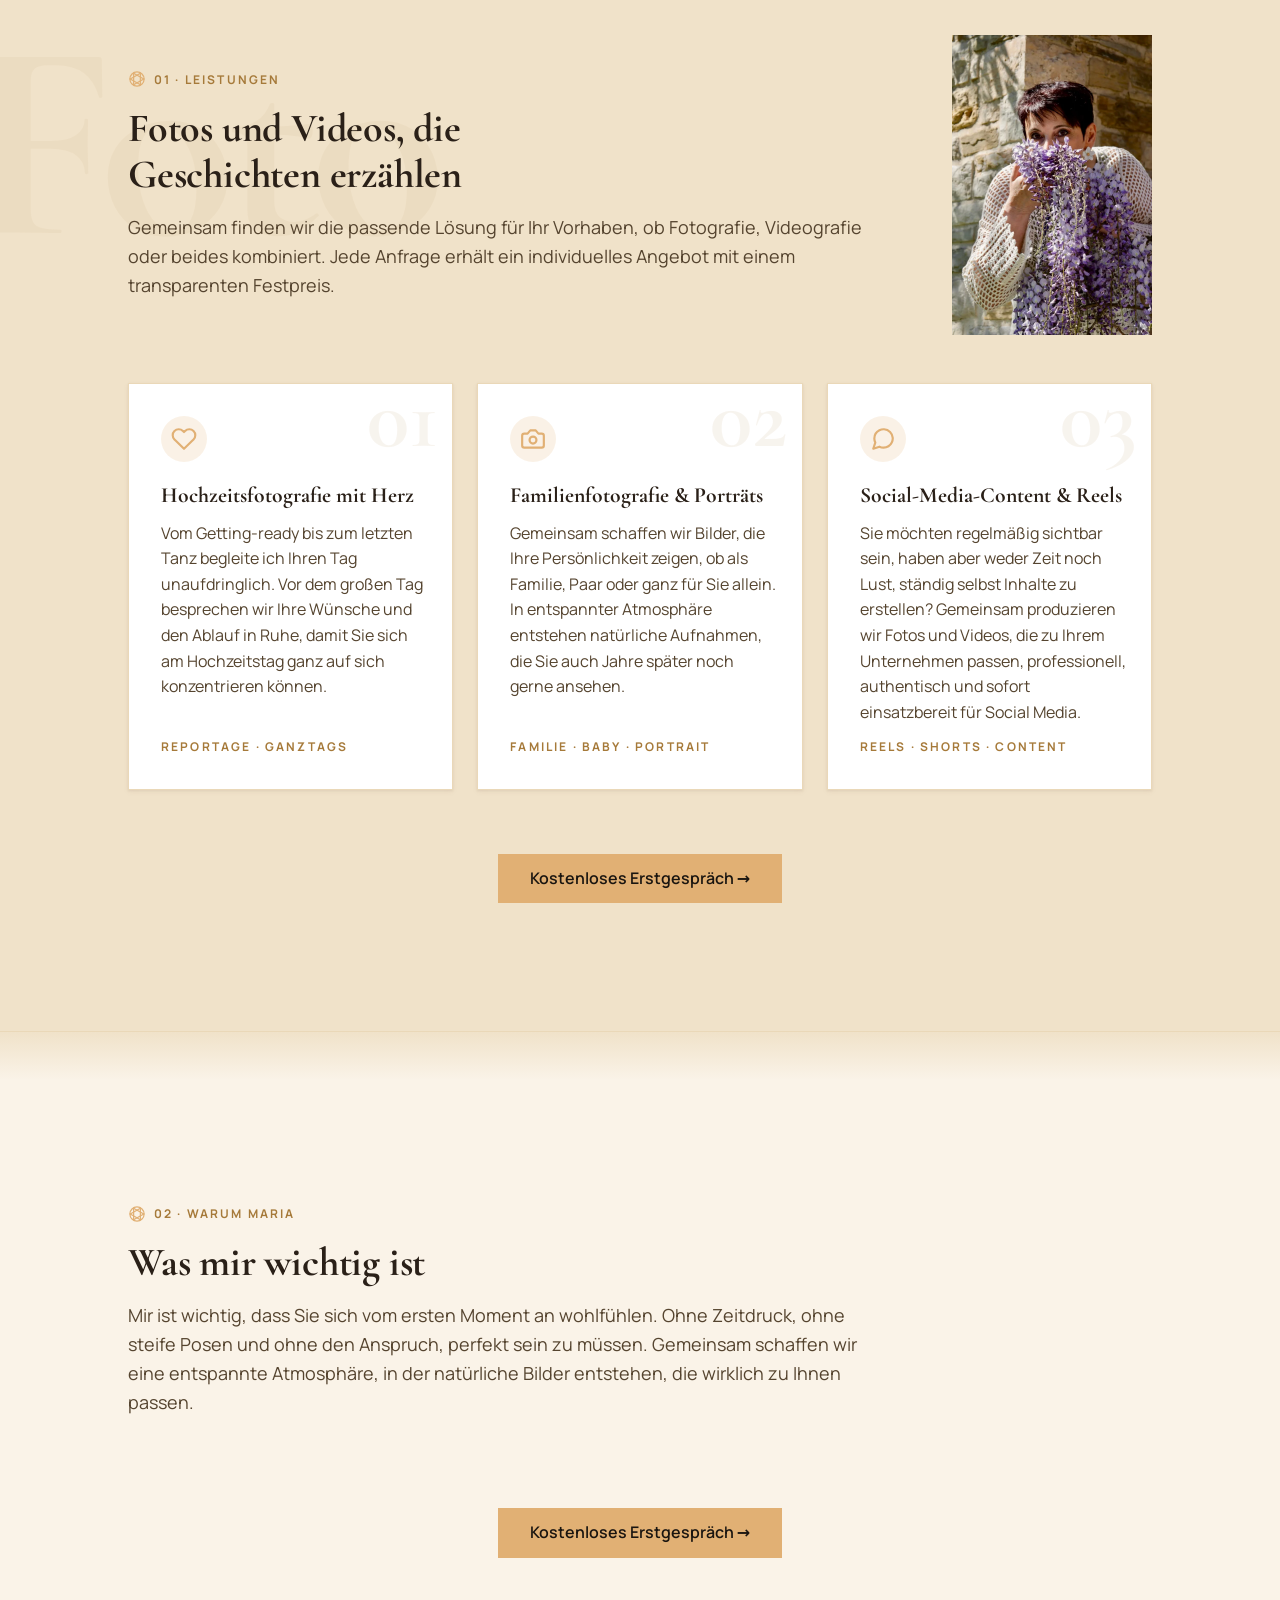
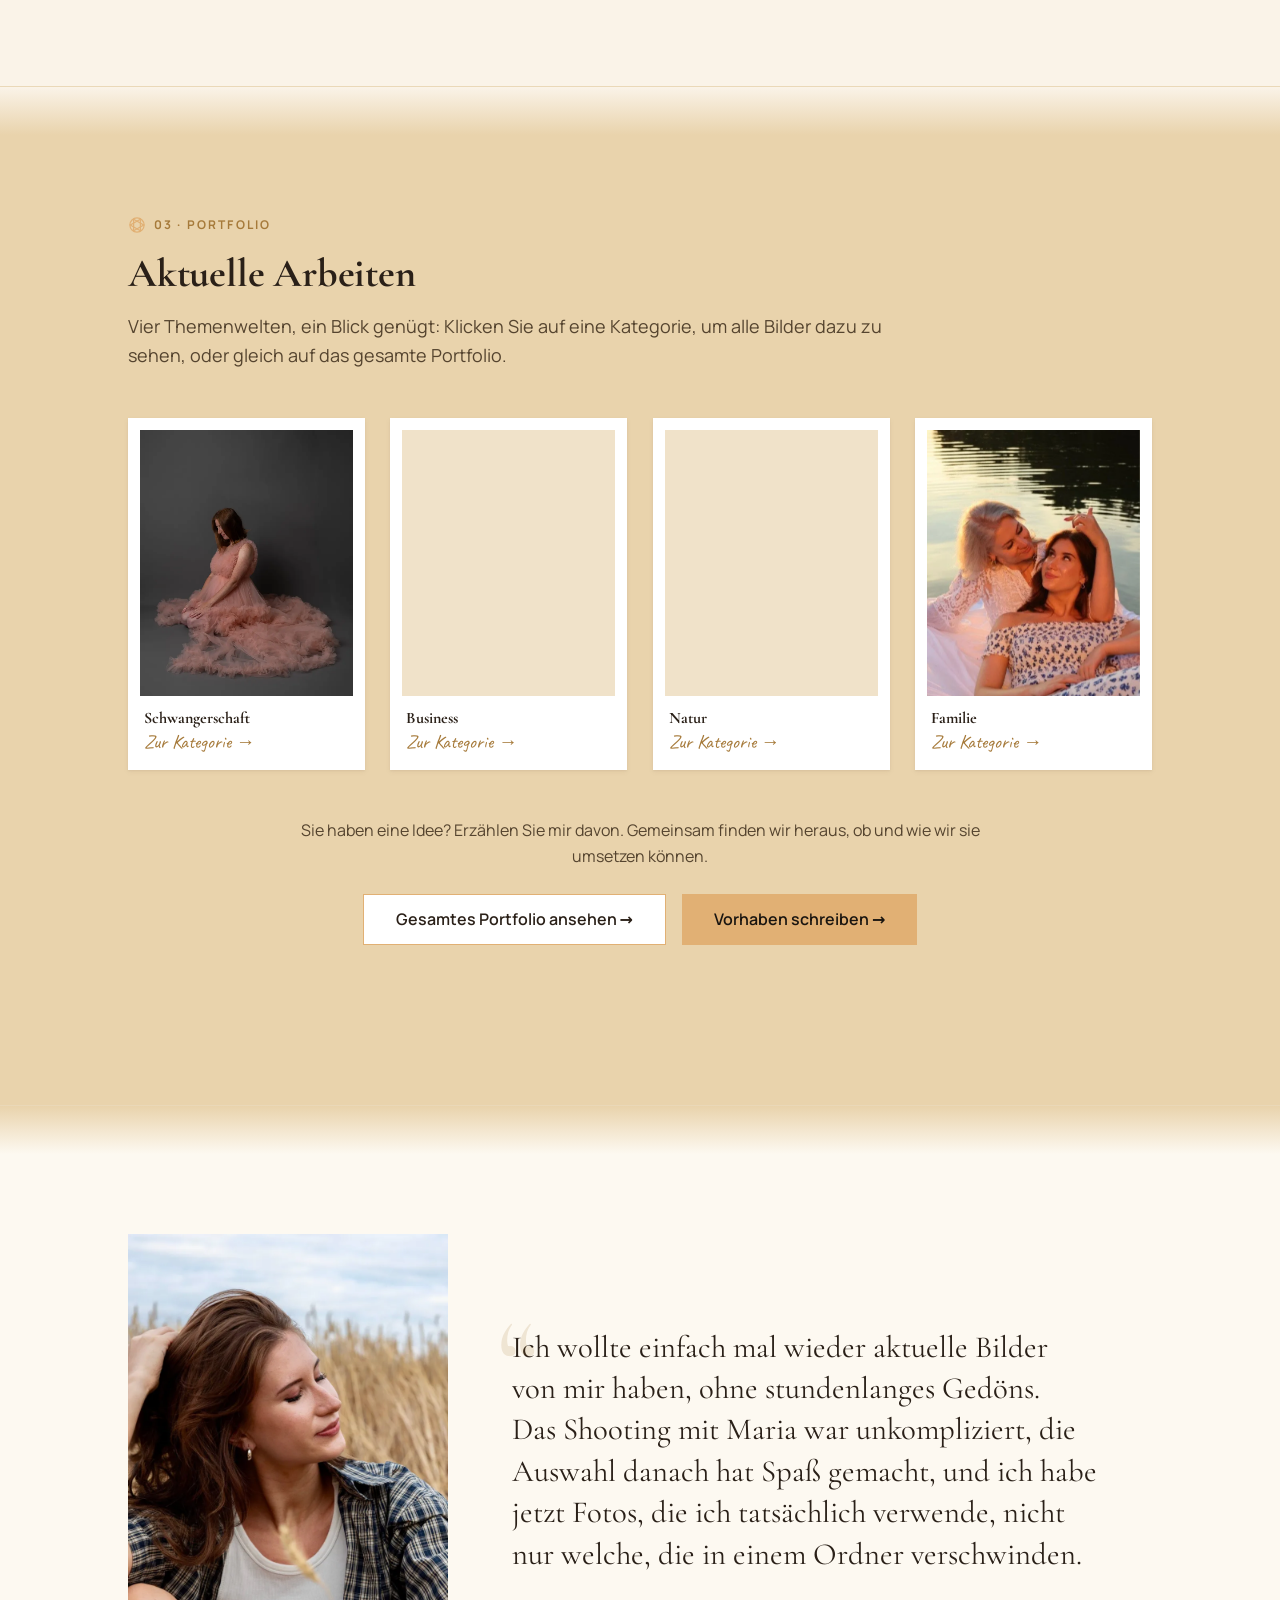
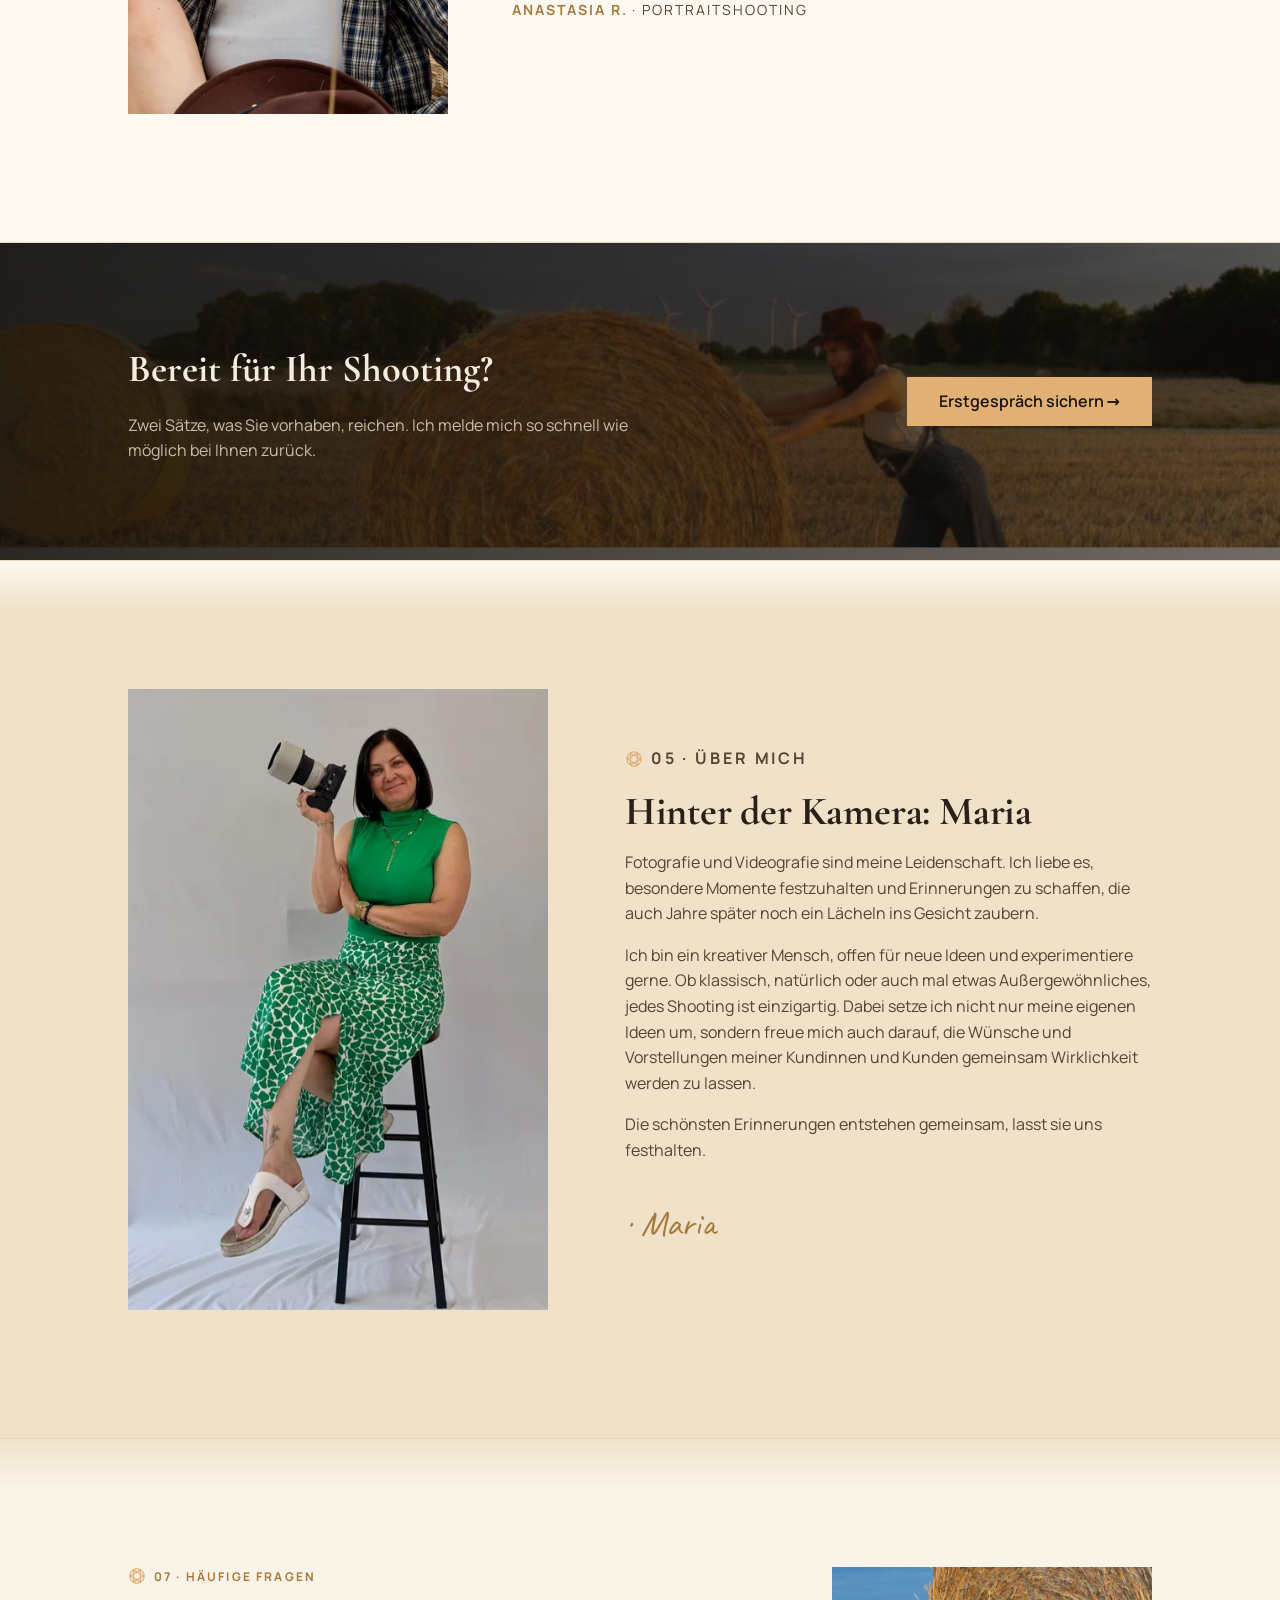
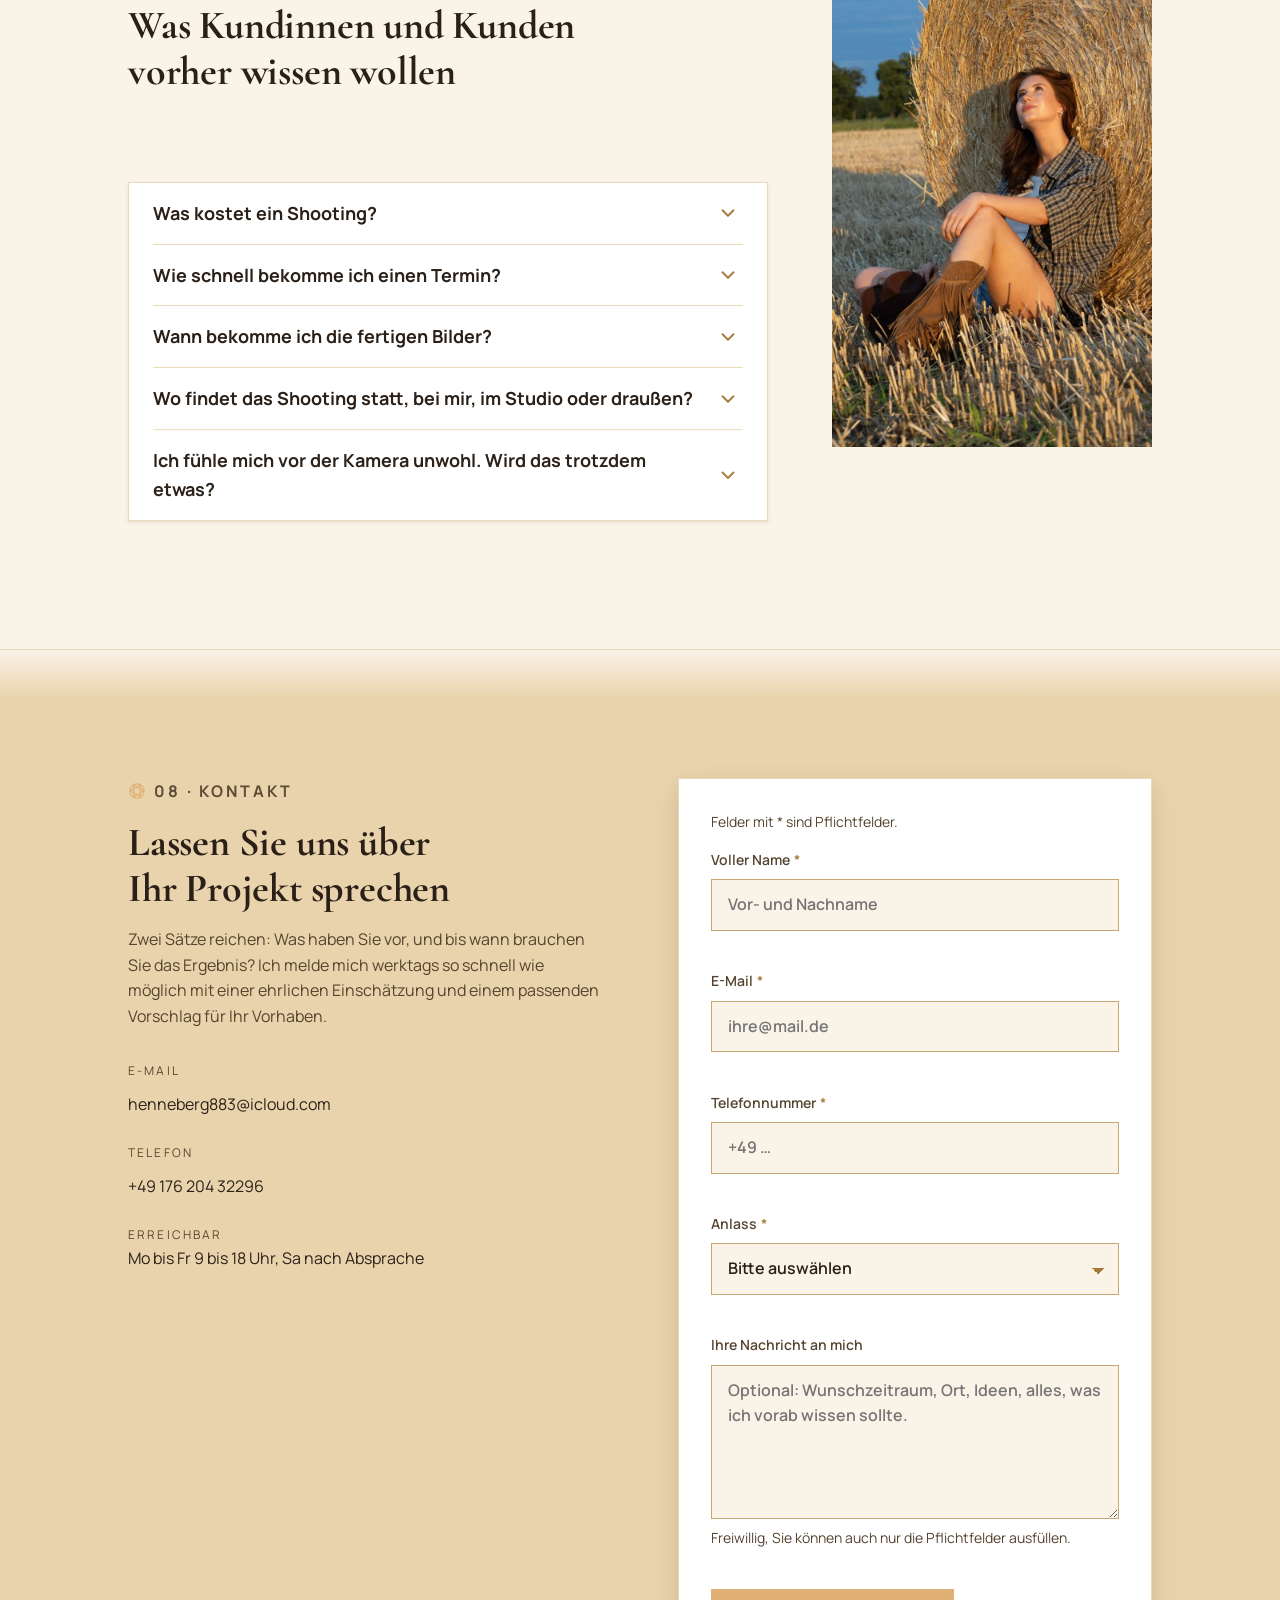
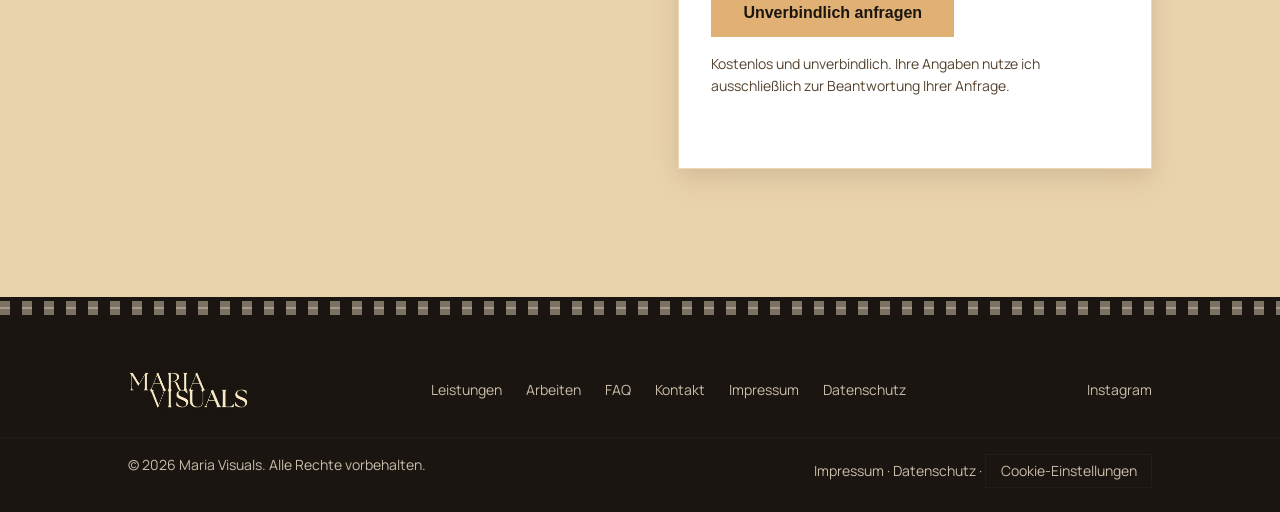
==== commit 5678e0e1: "404-Seite neu gestaltet, Cookie-Banner als Leiste unten, Cookie-Widget entfernt Co-Authored-By: Clau" ====
--- a/index.html
+++ b/index.html
@@ -54,7 +54,7 @@
   <link rel="preconnect" href="https://p.typekit.net" crossorigin>
   <link rel="stylesheet" href="https://use.typekit.net/afi5tod.css">
 
-  <link rel="stylesheet" href="css/style.min.css?v=20260812e">
+  <link rel="stylesheet" href="css/style.min.css?v=20261011b">
   <noscript><style>.reveal { opacity: 1; transform: none; }
     /* Ohne JS gibt es kein Blättern – dann steht das gesamte Portfolio auf einer Seite. */
     .work__grid .card.is-hidden { display: inline-block; }</style></noscript>
@@ -62,7 +62,7 @@
   <!-- Consent Mode v2 Default + Cookie-Banner: bewusst so früh wie möglich
        geladen, damit der "denied"-Default steht, bevor irgendein anderes
        Skript ausgeführt wird (siehe js/consent.js). -->
-  <script src="js/consent.js?v=20260805e" defer></script>
+  <script src="js/consent.js?v=20261011b" defer></script>
 </head>
 <body>
 
--- a/css/style.min.css
+++ b/css/style.min.css
@@ -1 +1 @@
-@font-face{font-family:Manrope;font-style:normal;font-weight:200 800;font-display:swap;src:url("../fonts/manrope-latin.woff2") format("woff2");unicode-range:U+0000-00FF,U+0131,U+0152-0153,U+02BB-02BC,U+02C6,U+02DA,U+02DC,U+0304,U+0308,U+0329,U+2000-206F,U+20AC,U+2122,U+2191,U+2193,U+2212,U+2215,U+FEFF,U+FFFD}@font-face{font-family:Caveat;font-style:normal;font-weight:400 700;font-display:swap;src:url("../fonts/caveat-latin.woff2") format("woff2");unicode-range:U+0000-00FF,U+0131,U+0152-0153,U+02BB-02BC,U+02C6,U+02DA,U+02DC,U+0304,U+0308,U+0329,U+2000-206F,U+20AC,U+2122,U+2191,U+2193,U+2212,U+2215,U+FEFF,U+FFFD}@font-face{font-family:Manrope;font-style:normal;font-weight:200 800;font-display:swap;src:url("../fonts/manrope-latin-ext.woff2") format("woff2");unicode-range:U+0100-02BA,U+02BD-02C5,U+02C7-02CC,U+02CE-02D7,U+02DD-02FF,U+0304,U+0308,U+0329,U+1D00-1DBF,U+1E00-1E9F,U+1EF2-1EFF,U+2020,U+20A0-20AB,U+20AD-20C0,U+2113,U+2C60-2C7F,U+A720-A7FF}@font-face{font-family:"Cormorant Garamond";font-style:normal;font-weight:300 700;font-display:swap;src:url("../fonts/cormorant-garamond-latin.woff2") format("woff2");unicode-range:U+0000-00FF,U+0131,U+0152-0153,U+02BB-02BC,U+02C6,U+02DA,U+02DC,U+0304,U+0308,U+0329,U+2000-206F,U+20AC,U+2122,U+2191,U+2193,U+2212,U+2215,U+FEFF,U+FFFD}:root{--bg:#faf3e8;--bg-soft:#f0e2c9;--bg-warm:#e9d3ac;--bg-cream:#fdf9f1;--surface:#ffffff;--line:#ead8b8;--line-strong:#c9a672;--text:#2a2018;--text-dim:#55442f;--accent:#a67a3a;--accent-hover:#7d5a2a;--accent-soft:rgba(225, 176, 116, 0.14);--on-accent:#1a1510;--sage:#6e7f5c;--danger:#a3342b;--gold:#e1b074;--gold-hover:#b8905f;--gold-deep:#8a6b41;--gold-soft:rgba(225, 176, 116, 0.18);--dark:#1a1510;--dark-soft:#241d16;--on-dark:#f4ece0;--on-dark-dim:#cabcaa;--font:"Manrope",system-ui,-apple-system,"Segoe UI",sans-serif;--font-script:"Caveat","Segoe Script",cursive;--font-display:"the-seasons","Cormorant Garamond",Georgia,"Iowan Old Style","Times New Roman",serif;--fs-label:0.75rem;--fs-sm:0.875rem;--fs-base:1rem;--fs-lg:1.125rem;--lh-tight:1.15;--lh-body:1.6;--sp-1:0.25rem;--sp-2:0.5rem;--sp-3:0.75rem;--sp-4:1rem;--sp-6:1.5rem;--sp-8:2rem;--sp-12:3rem;--sp-16:4rem;--r-sm:0;--r-md:0;--r-lg:0;--r-full:0;--elev-1:0 1px 2px rgba(94, 58, 47, 0.08),0 2px 6px rgba(94, 58, 47, 0.05);--elev-2:0 6px 18px rgba(94, 58, 47, 0.10),0 12px 32px rgba(94, 58, 47, 0.07);--elev-3:0 20px 50px rgba(94, 58, 47, 0.18);--dur-fast:150ms;--dur:220ms;--dur-slow:320ms;--dur-reveal:400ms;--ease:cubic-bezier(0.65, 0, 0.35, 1);--ease-out:cubic-bezier(0.16, 1, 0.3, 1);--z-nav:100;--z-menu:200;--z-lightbox:500;--z-loader:1000;--z-cookie:1050;--z-skip:1100;--nav-h:4.6rem;--container:1240px;--sp-10:2.5rem}*{margin:0;padding:0;box-sizing:border-box}html{scroll-behavior:smooth;background:#14100c}body{background:var(--bg);color:var(--text);font-family:var(--font);font-weight:400;font-size:var(--fs-base);line-height:var(--lh-body);-webkit-font-smoothing:antialiased;overflow-x:hidden}h1,h2,h3,h4,h5,h6{font-family:var(--font-display)}body.is-locked{overflow:hidden}:target,section[id]{scroll-margin-top:calc(var(--nav-h) + var(--sp-4))}.card,.chip,a,button,summary{touch-action:manipulation}.about__facts strong,.service__num{font-variant-numeric:tabular-nums}img{display:block;max-width:100%}.footer img,main img{transition:transform .5s var(--ease-out),filter .5s var(--ease-out);will-change:transform}.footer a:hover img,main .photo:hover img,main .tilt-photo:hover img,main a:hover img,main figure:hover img,main picture:hover img{transform:scale(1.03);filter:brightness(1.04)}a{color:inherit;text-decoration:none}.faq__answer a,main p a{color:var(--accent);text-decoration:underline;text-underline-offset:3px}.faq__answer a:hover,main p a:hover{color:var(--text)}:where(a,button,summary,input,textarea):focus-visible{outline:2px solid var(--accent);outline-offset:3px;border-radius:0}.skip-link{position:fixed;left:0;top:0;z-index:var(--z-skip);background:var(--accent);color:var(--on-accent);font-weight:700;padding:var(--sp-3) var(--sp-6);border-radius:0 0 var(--r-sm) 0;transform:translateY(-200%);transition:transform var(--dur) var(--ease-out)}.skip-link:focus{transform:translateY(0)}.container{width:100%;max-width:none;padding-inline:10%;margin-inline:0}.section{padding:clamp(5rem,10vw,8.5rem) 0}.section__cta{display:flex;justify-content:center;margin-top:clamp(2.5rem,6vw,4rem)}.loader{position:fixed;inset:0;z-index:var(--z-loader);background:var(--bg);display:grid;place-items:center;transition:opacity var(--dur-slow) var(--ease-out),visibility var(--dur-slow)}.loader.is-done{opacity:0;visibility:hidden;pointer-events:none}.loader__stack{position:relative;width:100vw;height:100vh;overflow:hidden;transition:transform .5s var(--ease-out),border-radius .5s var(--ease-out)}.loader.is-shrinking .loader__stack{transform:scale(.32);border-radius:0}.loader__img{position:absolute;inset:0;width:100%;height:100%;object-fit:cover;opacity:0}.loader__img.is-visible{opacity:1}.loader__skip{position:absolute;bottom:var(--sp-8);left:50%;transform:translateX(-50%);z-index:2;min-height:44px;padding:0 var(--sp-6);display:inline-flex;align-items:center;gap:var(--sp-2);font:inherit;font-size:var(--fs-sm);font-weight:600;color:var(--text);background:rgba(255,255,255,.78);border:1px solid var(--line-strong);border-radius:var(--r-full);backdrop-filter:blur(6px);cursor:pointer;transition:background var(--dur),color var(--dur)}.loader__skip:hover{background:var(--accent);color:var(--on-accent);border-color:var(--accent)}.loader__fade{position:absolute;inset:0;background:var(--bg);opacity:0;transition:opacity var(--dur-slow) var(--ease-out)}.loader.is-shrinking .loader__fade{opacity:.35}.nav{position:fixed;top:0;left:0;right:0;z-index:var(--z-nav);color:var(--on-dark);background:#14100c;transition:box-shadow var(--dur-slow);border-bottom:1px solid rgba(244,236,224,.08)}.nav .nav__links a{color:var(--on-dark-dim)}.nav .nav__links a.is-current,.nav .nav__links a:hover{color:var(--on-dark)}.nav .nav__burger span{background:var(--on-dark)}.nav .nav__burger[aria-expanded=true] span{background:var(--text)}.nav.is-scrolled{border-bottom-color:rgba(244,236,224,.16);box-shadow:var(--elev-2)}.nav__inner{display:grid;grid-template-columns:1fr auto 1fr;align-items:center;min-height:var(--nav-h);padding-block:0.3rem;gap:var(--sp-4)}.nav__logo{justify-self:start}.nav__links{justify-self:center}.nav__actions{justify-self:end;display:inline-flex;align-items:center;gap:var(--sp-3)}.nav__logo{display:inline-flex;align-items:center;min-height:40px;gap:.5rem}.nav__logo img{height:52px;width:auto;display:block;transition:transform var(--dur) var(--ease-out),filter var(--dur)}.nav.is-scrolled .nav__logo img{height:46px}.nav__logo:hover img{transform:rotate(-1.5deg) scale(1.02)}.footer__logo img{height:46px}.nav__links{display:flex;align-items:center;gap:var(--sp-6);font-size:var(--fs-sm);font-weight:500}.nav__links a{display:flex;align-items:center;min-height:44px;padding-inline:var(--sp-1);color:var(--text-dim);transition:color var(--dur)}.nav__links a:hover{color:var(--text)}.nav__links a.is-current{color:var(--text)}.nav__links a.is-current:not(.nav__cta)::after{content:"";position:absolute;bottom:.7rem;left:50%;transform:translateX(-50%);width:18px;height:2px;border-radius:var(--r-full);background:var(--accent)}.nav__links a{position:relative}.nav__cta,.nav__cta:link,.nav__cta:visited{color:var(--dark)!important;background:var(--gold);padding:.55rem 1.4rem;min-height:40px;line-height:1;border-radius:0;text-decoration:none;transition:background var(--dur),transform var(--dur-fast)}.nav__cta:hover{background:var(--gold-hover);color:var(--dark)!important}.nav__cta:active{transform:scale(.97)}.nav__burger{display:none;flex-direction:column;justify-content:center;align-items:center;gap:6px;width:44px;height:44px;background:0 0;border:0;padding:0;cursor:pointer}.nav__burger span{width:26px;height:2px;background:var(--text);transition:transform .3s var(--ease)}.hero{min-height:100vh;height:100vh;display:flex;flex-direction:column;justify-content:center;padding-top:var(--nav-h);padding-bottom:var(--sp-8);position:relative;color:var(--on-dark);overflow:hidden}.hero__bg{position:absolute;inset:0;z-index:-2;background:#14100c}.hero__bg img{width:100%;height:100%;object-fit:cover;object-position:center 38%;display:block}.hero__grid{display:grid;grid-template-columns:minmax(0,1fr) minmax(260px,340px);gap:clamp(2rem,5vw,4.5rem);align-items:center}.photo{position:relative;border-radius:0;overflow:hidden;box-shadow:var(--elev-2);transition:transform var(--dur-slow) var(--ease-out),box-shadow var(--dur-slow)}.photo img{display:block;width:100%;height:auto}.photo figcaption{position:absolute;right:var(--sp-3);bottom:var(--sp-3);font-family:var(--font-script);font-size:1.2rem;line-height:1.2;color:var(--on-dark);background:rgba(20,16,12,.55);padding:.2rem .7rem;border-radius:var(--r-full);backdrop-filter:blur(6px)}.hero__media{position:relative;justify-self:end;width:100%;max-width:340px;padding-bottom:22%}.hero__media .photo--lg{transform:rotate(2deg);width:80%;margin-left:auto}.viewfinder{position:relative}.viewfinder::after{content:"";position:absolute;inset:10px;pointer-events:none;opacity:0;transition:opacity var(--dur-slow);background:linear-gradient(to right,var(--gold) 2px,transparent 2px) top left/16px 2px no-repeat,linear-gradient(to bottom,var(--gold) 2px,transparent 2px) top left/2px 16px no-repeat,linear-gradient(to left,var(--gold) 2px,transparent 2px) top right/16px 2px no-repeat,linear-gradient(to bottom,var(--gold) 2px,transparent 2px) top right/2px 16px no-repeat,linear-gradient(to right,var(--gold) 2px,transparent 2px) bottom left/16px 2px no-repeat,linear-gradient(to top,var(--gold) 2px,transparent 2px) bottom left/2px 16px no-repeat,linear-gradient(to left,var(--gold) 2px,transparent 2px) bottom right/16px 2px no-repeat,linear-gradient(to top,var(--gold) 2px,transparent 2px) bottom right/2px 16px no-repeat}.card:hover .viewfinder::after,.viewfinder:hover::after{opacity:1}.viewfinder--static::after{opacity:.85}.hero__media .photo--sm{position:absolute;left:-8%;bottom:0;width:62%;padding-bottom:12px;transform:rotate(-5deg)}.hero__media:hover .photo--lg{transform:rotate(1deg) translateY(-4px)}.hero__media:hover .photo--sm{transform:rotate(-4deg) translateY(-4px)}.hero__kicker,.section__kicker{display:flex;align-items:center;gap:var(--sp-2);text-transform:uppercase;letter-spacing:.18em;font-size:var(--fs-label);font-weight:700;color:var(--accent);margin-bottom:var(--sp-4)}.kicker-icon{width:18px;height:18px;flex:none;color:var(--gold)}.hero__title{font-family:var(--font-display);font-size:clamp(2.1rem, 3.7vw, 3.5rem);font-weight:700;line-height:1.08;letter-spacing:-.01em;margin-bottom:var(--sp-6);max-width:20ch}.hero__title .line{display:block;overflow:hidden}.hero__title .line span{display:block;transform:translateY(110%);transition:transform var(--dur-reveal) var(--ease-out)}body.is-ready .hero__title .line span{transform:translateY(0)}body.is-ready .hero__title .line:nth-child(2) span{transition-delay:80ms}.hero__sub{max-width:60ch;color:var(--text-dim);font-size:var(--fs-lg);margin-bottom:var(--sp-8)}.hero__wash{position:absolute;inset:0;z-index:-1;pointer-events:none;background:linear-gradient(180deg,rgba(20,16,12,.7) 0,rgba(20,16,12,0) 16%),linear-gradient(100deg,rgba(20,16,12,.86) 0,rgba(20,16,12,.62) 42%,rgba(20,16,12,.24) 68%,rgba(20,16,12,.05) 100%),linear-gradient(0deg,rgba(20,16,12,.55),transparent 32%)}.hero__sub strong{color:var(--on-dark);font-weight:700}.hero__sub{color:var(--on-dark-dim)}.hero__kicker{color:var(--gold)}.hero__kicker::before{background:var(--gold)}.hero__trust .icon-check{color:var(--gold)}.hero .btn--ghost{border-color:rgba(244,236,224,.45);color:var(--on-dark);background:rgba(244,236,224,.08);backdrop-filter:blur(6px)}.hero .btn--ghost:hover{border-color:var(--gold);color:var(--gold);background:rgba(244,236,224,.14)}.hero__actions{display:flex;gap:1rem;flex-wrap:wrap}.hero__trust{list-style:none;display:flex;flex-wrap:wrap;gap:var(--sp-2) var(--sp-6);margin-top:var(--sp-8);font-size:var(--fs-sm);font-weight:500;color:var(--on-dark);text-shadow:0 1px 3px rgba(20,16,12,.55)}.hero__trust li{display:flex;align-items:center;gap:var(--sp-2)}.icon-check{width:16px;height:16px;flex:none;color:var(--accent)}.btn{display:inline-flex;align-items:center;justify-content:center;min-height:48px;padding:var(--sp-3) var(--sp-8);border-radius:var(--r-full);font-weight:600;font-size:var(--fs-base);transition:background var(--dur),color var(--dur),border-color var(--dur),transform var(--dur-fast),box-shadow var(--dur)}.btn--primary{background:var(--accent);color:var(--on-accent);box-shadow:var(--elev-1)}.btn--primary:hover{background:var(--accent-hover);transform:translateY(-2px);box-shadow:var(--elev-2)}.btn--ghost{border:1px solid var(--line-strong);color:var(--text);background:var(--surface)}.btn--ghost:hover{border-color:var(--accent);color:var(--accent);transform:translateY(-2px)}.btn:active{transform:scale(.97)}.hero__marquee{position:relative;overflow:hidden;border-block:1px solid var(--line);padding:.8rem 0}.hero__marquee-track{display:flex;white-space:nowrap;animation:marquee 22s linear infinite;color:var(--text-dim);text-transform:uppercase;letter-spacing:.06em;font-size:var(--fs-sm)}.hero__marquee-track span{flex:none}@keyframes marquee{to{transform:translateX(-50%)}}.section__head{margin-bottom:3rem}.section__head--media{display:grid;grid-template-columns:minmax(0,1fr) auto;align-items:center;gap:clamp(2rem,5vw,4rem)}.tilt-photo{flex:none;width:clamp(140px,16vw,200px);background:var(--surface);padding:8px 8px 0;border-radius:0;box-shadow:var(--elev-2);transition:transform var(--dur-slow) var(--ease-out)}.tilt-photo img{width:100%;height:auto;border-radius:0}.tilt-photo--right{transform:rotate(4deg)}.tilt-photo--right:hover{transform:rotate(1deg) translateY(-4px)}.tilt-photo--left{transform:rotate(-4deg)}.tilt-photo--left:hover{transform:rotate(-1deg) translateY(-4px)}.tilt-photo--flat{background:0 0;padding:0;border-radius:0;box-shadow:none;transform:none}.tilt-photo--flat img{border-radius:0}.tilt-photo--flat:hover{transform:translateY(-4px)}.section__title{font-family:var(--font-display);font-size:clamp(1.75rem, 3.4vw, 2.5rem);font-weight:700;letter-spacing:-.005em;line-height:var(--lh-tight);margin-bottom:var(--sp-4);max-width:32ch;text-wrap:balance}.work .section__title{max-width:48ch}.work .section__lead{max-width:72ch}.section__lead{color:var(--text-dim);max-width:68ch;font-size:var(--fs-lg)}.usp__grid{display:grid;grid-template-columns:repeat(auto-fit,minmax(280px,1fr));gap:1.4rem}.usp__card{border:1px solid var(--line);border-radius:var(--r-md);padding:var(--sp-8) var(--sp-6);background:var(--surface);box-shadow:var(--elev-1);transition:border-color var(--dur),transform var(--dur),box-shadow var(--dur)}.usp__card:hover{border-color:var(--accent);transform:translateY(-3px);box-shadow:var(--elev-2)}.usp__card h3{font-size:var(--fs-label);font-weight:700;text-transform:uppercase;letter-spacing:.18em;color:var(--accent);margin-bottom:var(--sp-3)}.usp__card p{color:var(--text-dim);font-size:var(--fs-base);max-width:62ch}.work__filter{display:flex;gap:.6rem;margin-bottom:2.5rem;flex-wrap:wrap}.chip{font:inherit;font-size:var(--fs-sm);font-weight:600;display:inline-flex;align-items:center;min-height:44px;color:var(--text-dim);background:0 0;border:1px solid var(--line-strong);border-radius:var(--r-full);padding:0 var(--sp-6);cursor:pointer;transition:color var(--dur),border-color var(--dur),background var(--dur),transform var(--dur-fast)}.chip:hover{color:var(--text);border-color:var(--text-dim)}.chip:active{transform:scale(.97)}.chip.is-active{color:var(--on-accent);background:var(--accent);border-color:var(--accent)}.work__grid{position:relative;display:grid;grid-template-columns:repeat(3,minmax(0,1fr));gap:1.6rem;overflow-x:clip;overflow-clip-margin:24px}@media (max-width:900px){.work__grid{grid-template-columns:repeat(2,minmax(0,1fr));gap:1.2rem}}@media (max-width:520px){.work__grid{grid-template-columns:minmax(0,1fr);gap:1.4rem}}.work__grid .card{width:100%;margin:0}.work__grid.is-switching{opacity:.45;cursor:progress;transition:opacity var(--dur) var(--ease-out)}.card{position:relative;display:block;border-radius:0;background:var(--surface);padding:12px 12px 0;box-shadow:var(--elev-1);color:var(--text);transition:box-shadow var(--dur-slow),transform var(--dur-slow) var(--ease-out)}.card:hover{box-shadow:var(--elev-2);transform:translateY(-4px)}.card:active{transform:translateY(-1px) scale(.995)}.card.is-hidden{display:none}.card picture{position:relative;display:block;overflow:hidden;border-radius:0;background:var(--bg-soft);aspect-ratio:4/5}.card img{position:absolute;top:-5%;left:0;width:100%;height:110%;object-fit:cover;display:block;transition:opacity .7s var(--ease-out)}html:not(.gsap) .card img{transition:transform .6s var(--ease-out),opacity .7s var(--ease-out)}html:not(.gsap) .card:hover img{transform:scale(1.04)}.card picture.is-loading::before,.card picture.is-ready::before{content:"";position:absolute;inset:0;z-index:1;pointer-events:none;background:var(--bg-soft);background:linear-gradient(100deg,var(--bg-soft) 20%,color-mix(in srgb,var(--gold) 14%,var(--bg-soft)) 38%,var(--bg-soft) 56%) 0 0/240% 100%;animation:mediaShimmer 1.6s linear infinite;transition:opacity var(--dur-slow) var(--ease-out)}.card picture.is-ready::before{opacity:0;animation:none}.card picture.is-loading img{opacity:0}.card picture.is-ready img{opacity:1}@keyframes mediaShimmer{from{background-position:140% 0}to{background-position:-40% 0}}.card__play{position:absolute;top:50%;left:50%;z-index:1;transform:translate(-50%,-50%);width:62px;height:62px;display:grid;place-items:center;border-radius:50%;background:rgba(255,250,246,.88);backdrop-filter:blur(6px);color:var(--accent);transition:background var(--dur),transform var(--dur),color var(--dur)}.card__play svg{width:22px;height:22px;margin-left:2px}.card:hover .card__play{background:var(--accent);color:var(--on-accent);transform:translate(-50%,-50%) scale(1.08)}.card__meta{display:flex;flex-direction:column;gap:2px;padding:var(--sp-3) var(--sp-1) var(--sp-4)}.card__meta h3{font-size:var(--fs-base);font-weight:700;line-height:1.35}.card__meta p{font-family:var(--font-script);font-size:1.2rem;line-height:1.2;color:var(--accent)}.work__pager{display:flex;flex-wrap:wrap;justify-content:center;align-items:center;gap:.6rem;margin-top:var(--sp-8)}.work__pager[hidden]{display:none}.chip--page{min-width:44px;justify-content:center;padding:0 var(--sp-3);font-variant-numeric:tabular-nums}.chip--step{padding:0 var(--sp-4)}.chip:disabled{opacity:.4;cursor:default;pointer-events:none}.work__note{margin:var(--sp-8) auto 0;display:flex;flex-direction:column;align-items:center;gap:var(--sp-6);text-align:center;max-width:68ch;width:100%}.work__note p{color:var(--text-dim);font-size:var(--fs-base)}.services{background:var(--bg-soft)}.services__list{display:grid;grid-template-columns:repeat(auto-fit,minmax(300px,1fr));gap:var(--sp-4)}.service{height:320px;perspective:1400px;cursor:pointer;transition:transform var(--dur-slow) var(--ease-out)}.service:hover{transform:translateY(-3px)}.service:focus-visible{outline:2px solid var(--accent);outline-offset:4px}.service__inner{position:relative;width:100%;height:100%;transform-style:preserve-3d;transition:transform var(--dur-slow) var(--ease)}@media (hover:hover) and (pointer:fine){.service:focus-within .service__inner,.service:hover .service__inner{transform:rotateY(180deg)}}.service.is-flipped .service__inner{transform:rotateY(180deg)}.service__face{position:absolute;inset:0;display:flex;flex-direction:column;padding:var(--sp-8) var(--sp-6);background:var(--surface);border:1px solid var(--line);border-radius:var(--r-md);box-shadow:var(--elev-1);backface-visibility:hidden}.service__face--back{transform:rotateY(180deg);overflow-y:auto}.service__num{display:grid;place-items:center;flex:none;width:34px;height:34px;border-radius:var(--r-full);background:var(--accent-soft);color:var(--accent);font-weight:800;font-size:var(--fs-sm);margin-bottom:var(--sp-4)}.service__icon{position:absolute;top:var(--sp-8);right:var(--sp-6);display:grid;place-items:center;width:48px;height:48px;border-radius:var(--r-full);background:var(--gold-soft);color:var(--gold)}.service h3{font-size:var(--fs-lg);font-weight:700;margin-bottom:var(--sp-2)}.service__face--front h3{max-width:calc(100% - 60px)}.service p{color:var(--text-dim);font-size:var(--fs-base);max-width:62ch}.service__hint{margin-top:auto;padding-top:var(--sp-4);font-size:var(--fs-sm);font-weight:600;color:var(--accent)}.process__path{position:relative;max-width:42rem}.process__line{position:absolute;left:27px;top:6px;bottom:6px;width:2px;background:var(--line);border-radius:var(--r-full);overflow:hidden}.process__line-fill{display:block;width:100%;height:100%;background:var(--accent);transform:scaleY(0);transform-origin:top}.process__list{list-style:none;display:flex;flex-direction:column;gap:var(--sp-12)}.process__step{position:relative;display:flex;gap:var(--sp-6);align-items:flex-start}.process__marker{position:relative;flex:none;width:56px;height:56px}.process__icon{display:grid;place-items:center;width:56px;height:56px;border-radius:50%;background:var(--surface);border:2px solid var(--line-strong);color:var(--accent);box-shadow:var(--elev-1);transition:border-color var(--dur),background var(--dur),transform var(--dur)}.process__step.is-active .process__icon{border-color:var(--accent);background:var(--accent-soft);transform:scale(1.06)}.process__content{padding-top:var(--sp-2)}.process__content h3{font-size:var(--fs-lg);font-weight:700;margin-bottom:var(--sp-2)}.process__content p{color:var(--text-dim);font-size:var(--fs-base);max-width:48ch}.areas{background:var(--bg-soft)}.areas__grid{display:grid;grid-template-columns:minmax(280px,460px) 1fr;gap:clamp(2rem,5vw,4rem);align-items:center}.areas__map{background:var(--surface);border:1px solid var(--line);border-radius:var(--r-lg);box-shadow:var(--elev-1);padding:var(--sp-6)}.areas__map-svg{width:100%;height:auto;display:block}.areas__map figcaption{margin-top:var(--sp-3);text-align:center;font-size:var(--fs-sm);color:var(--text-dim)}.areas__globe{fill:none;stroke:var(--line-strong);stroke-width:1;opacity:.5}.areas__zone{fill:var(--bg-soft);stroke:none}.areas__ring{fill:none;stroke:var(--line-strong);stroke-dasharray:4 6}.areas__zoom-line{stroke:var(--gold);stroke-width:1.5;stroke-dasharray:3 5;opacity:.7}.areas__zoom-badge circle:first-child{fill:var(--surface);stroke:var(--gold);stroke-width:1.5}.areas__zoom-badge path{fill:var(--bg-soft);stroke:var(--line-strong);stroke-width:1}.areas__zoom-dot{fill:var(--accent)}.areas__zoom-badge text{fill:var(--text-dim);font-size:11px;font-weight:600;font-family:var(--font);letter-spacing:.04em;text-anchor:middle}.areas__ring-label{fill:var(--text-dim);font-size:11px;font-family:var(--font);letter-spacing:.04em;text-anchor:middle}.areas__dot circle{fill:var(--accent-hover);transition:r var(--dur)}.areas__dot text{fill:var(--text-dim);font-size:12px;font-weight:600;font-family:var(--font)}.areas__dot:hover circle{r:7}.areas__pin circle{fill:var(--accent);stroke:var(--surface);stroke-width:3}.areas__pin text{fill:var(--text);font-weight:800;font-size:14px;font-family:var(--font);text-anchor:middle}.areas__info{display:flex;flex-direction:column;gap:var(--sp-6)}.areas__list{list-style:none;display:flex;flex-wrap:wrap;gap:.6rem}.areas__list li{background:var(--surface);border:1px solid var(--line);border-radius:var(--r-full);padding:var(--sp-2) var(--sp-4);font-size:var(--fs-sm);font-weight:500;color:var(--text-dim);box-shadow:var(--elev-1)}.areas__note{color:var(--text-dim);font-size:var(--fs-base)}.faq__grid{display:grid;grid-template-columns:minmax(0,1fr) minmax(220px,320px);gap:clamp(2rem,5vw,4rem);align-items:stretch}.faq__left{display:flex;flex-direction:column;gap:var(--sp-6)}.faq__list{background:var(--surface);border:1px solid var(--line);border-radius:var(--r-md);box-shadow:var(--elev-1);padding:0 var(--sp-6)}.tilt-photo--faq{width:100%;padding:10px 10px 0;align-self:stretch;display:flex;flex-direction:column}.tilt-photo--faq img{width:100%;height:100%;object-fit:cover;flex:1 1 auto;min-height:0}.tilt-photo--faq figcaption{font-family:var(--font-script);font-size:1.3rem;line-height:1.2;color:var(--text-dim);text-align:center;padding:var(--sp-2) 0 var(--sp-3)}.faq__item+.faq__item{border-top:1px solid var(--line)}.faq__item summary{list-style:none;cursor:pointer;padding:var(--sp-4) var(--sp-12) var(--sp-4) 0;min-height:56px;display:flex;align-items:center;font-weight:700;font-size:var(--fs-lg);position:relative;transition:color .25s}.faq__item summary::-webkit-details-marker{display:none}.faq__icon{position:absolute;right:var(--sp-1);top:50%;width:22px;height:22px;transform:translateY(-50%);color:var(--accent);transition:transform var(--dur) var(--ease-out)}.faq__item[open] .faq__icon{transform:translateY(-50%) rotate(180deg)}.faq__item summary:hover{color:var(--accent)}.faq__answer{animation:faq-in var(--dur) var(--ease-out)}@keyframes faq-in{from{opacity:0;transform:translateY(-4px)}to{opacity:1;transform:translateY(0)}}.faq__answer{padding:0 2.5rem 1.5rem 0}.faq__answer p{color:var(--text-dim);font-size:var(--fs-base);max-width:68ch}.faq__answer strong{color:var(--text)}.about__grid{display:grid;grid-template-columns:minmax(280px,420px) 1fr;gap:clamp(2.5rem,6vw,5rem);align-items:center}.about__img{display:block;background:var(--surface);padding:14px 14px 0;border-radius:0;box-shadow:var(--elev-2);transform:rotate(-1.5deg);transition:transform var(--dur-slow) var(--ease-out);cursor:zoom-in}.about__img:hover{transform:rotate(0)}.about__img img{border-radius:0;width:100%;height:auto}.about__img::after{content:"Im Studio";display:block;font-family:var(--font-script);font-size:1.35rem;color:var(--text-dim);text-align:center;padding:var(--sp-2) 0 var(--sp-3)}.about__text p{color:var(--text-dim);margin-bottom:var(--sp-4);max-width:68ch;font-size:var(--fs-base)}.about__text p strong{color:var(--text)}.about__facts{display:grid;grid-template-columns:repeat(auto-fit,minmax(130px,1fr));gap:var(--sp-6);margin-top:var(--sp-8);padding:var(--sp-6);background:var(--surface);border:1px solid var(--line);border-radius:var(--r-md)}.about__facts strong{display:block;font-size:1.75rem;font-weight:800;line-height:var(--lh-tight);color:var(--accent)}.about__facts span{font-size:var(--fs-sm);color:var(--text-dim)}.contact{background:var(--bg-soft)}.contact__grid{display:grid;grid-template-columns:1fr 1fr;gap:clamp(2.5rem,6vw,5rem)}.contact__intro p{color:var(--text-dim);max-width:60ch;font-size:var(--fs-base)}.contact__details{list-style:none;margin-top:2rem;display:grid;gap:1rem}.contact__details li{display:grid;gap:.15rem}.contact__details span{text-transform:uppercase;letter-spacing:.18em;font-size:var(--fs-label);color:var(--text-dim)}.contact__details a{display:inline-flex;align-items:center;min-height:44px;transition:color var(--dur)}.contact__details a:hover{color:var(--accent)}.contact__details address{font-style:normal}.contact__hint{font-size:var(--fs-sm);color:var(--text-dim);max-width:60ch}.contact__form{display:grid;gap:var(--sp-4);align-content:start;padding:var(--sp-8);background:var(--surface);border:1px solid var(--line);border-radius:var(--r-md);box-shadow:var(--elev-2)}.contact__form label{display:grid;gap:var(--sp-2);font-size:var(--fs-sm);font-weight:600;color:var(--text-dim)}.field__label{display:flex;align-items:baseline;gap:var(--sp-1)}.contact__form input,.contact__form select,.contact__form textarea{font:inherit;font-size:var(--fs-base);color:var(--text);background:var(--bg);width:100%;border:1px solid var(--line-strong);border-radius:var(--r-sm);padding:var(--sp-3) var(--sp-4);min-height:48px;transition:border-color var(--dur),box-shadow var(--dur);resize:vertical}.contact__form input[aria-invalid=true],.contact__form select[aria-invalid=true],.contact__form textarea[aria-invalid=true]{border-color:var(--danger)}.contact__form select{appearance:none;-webkit-appearance:none;background-image:linear-gradient(45deg,transparent 50%,var(--accent) 50%),linear-gradient(135deg,var(--accent) 50%,transparent 50%);background-position:calc(100% - 20px) 55%,calc(100% - 14px) 55%;background-size:6px 6px,6px 6px;background-repeat:no-repeat;padding-right:2.5rem}.field__error{display:block;min-height:1.1em;font-size:var(--fs-sm);font-weight:500;color:var(--danger)}.field__error:not(:empty)::before{content:"! ";font-weight:800}.field__hint{display:block;font-size:var(--fs-sm);font-weight:400;color:var(--text-dim)}.form__note{font-size:var(--fs-sm);color:var(--text-dim)}.req{color:var(--accent)}.contact__form input:focus,.contact__form textarea:focus{outline:0;border-color:var(--accent)}.contact__form .btn{justify-self:start;border:0;cursor:pointer}.contact__status{font-size:var(--fs-base);color:var(--accent);min-height:1.4em}.filmstrip{height:22px;background:var(--dark);position:relative;overflow:hidden}.filmstrip::after,.filmstrip::before{content:"";position:absolute;left:0;right:0;height:8px;background-image:repeating-linear-gradient(to right,var(--on-dark-dim) 0,var(--on-dark-dim) 10px,transparent 10px,transparent 22px);opacity:.55;border-radius:0}.filmstrip::before{top:4px}.filmstrip::after{bottom:4px}.footer{background:var(--dark);color:var(--on-dark-dim);padding:var(--sp-12) 0 var(--sp-6)}.footer .nav__logo.footer__logo{color:var(--on-dark)}.footer__inner{display:flex;align-items:center;justify-content:space-between;gap:1.5rem;flex-wrap:wrap;padding-bottom:1.5rem;border-bottom:1px solid var(--dark-soft)}.footer__links,.footer__social{display:flex;gap:var(--sp-2) var(--sp-6);font-size:var(--fs-sm);flex-wrap:wrap}.footer__links a,.footer__social a{display:inline-flex;align-items:center;min-height:44px;color:var(--on-dark-dim);transition:color var(--dur)}.footer__links a:hover,.footer__social a:hover{color:var(--gold)}.footer__meta{display:flex;justify-content:space-between;gap:1rem;flex-wrap:wrap;padding-top:var(--sp-4);font-size:var(--fs-sm);color:var(--on-dark-dim)}.footer__meta a:hover{color:var(--gold)}.footer__cookie-btn{display:inline-flex;align-items:center;font:inherit;font-size:var(--fs-sm);color:var(--on-dark-dim);background:0 0;border:1px solid var(--dark-soft);border-radius:var(--r-full);padding:.3rem .9rem;cursor:pointer;transition:color var(--dur),border-color var(--dur),background var(--dur)}.footer__cookie-btn:focus-visible,.footer__cookie-btn:hover{color:var(--gold);border-color:var(--gold)}.lightbox{position:fixed;inset:0;z-index:var(--z-lightbox);background:rgba(252,246,240,.97);display:grid;grid-template-columns:auto 1fr auto;align-items:center;opacity:0;visibility:hidden;transition:opacity var(--dur-slow) var(--ease-out),visibility 0s linear var(--dur-slow)}.lightbox.is-open{opacity:1;visibility:visible;transition:opacity var(--dur-slow) var(--ease-out),visibility 0s}.lightbox__figure{display:grid;justify-items:center;gap:.8rem;padding:2rem;min-width:0}.lightbox__stage{position:relative;display:grid;place-items:center;max-width:100%;min-width:0}.lightbox__figure img{max-height:78dvh;max-width:100%;width:auto;height:auto;border-radius:var(--r-sm);box-shadow:var(--elev-3);opacity:0;transition:opacity .4s var(--ease-out)}.lightbox__stage.is-ready img{opacity:1}.lightbox__stage::before{content:"";position:absolute;inset:0;border-radius:var(--r-sm);background-color:var(--bg-soft);background-image:var(--lb-thumb,none);background-size:cover;background-position:center;filter:blur(14px) saturate(1.05);transform:scale(1.02);transition:opacity .4s var(--ease-out)}.lightbox__stage.is-ready::before{opacity:0}.lightbox__spinner{position:absolute;width:34px;height:34px;border-radius:50%;border:2px solid color-mix(in srgb,var(--dark) 18%,transparent);border-top-color:var(--gold);animation:lightboxSpin .7s linear infinite;transition:opacity var(--dur) var(--ease-out)}.lightbox__stage.is-ready .lightbox__spinner{opacity:0}@keyframes lightboxSpin{to{transform:rotate(1turn)}}.lightbox__figure figcaption{color:var(--text-dim);font-size:var(--fs-base)}.lightbox__arrow,.lightbox__close{display:grid;place-items:center;width:48px;height:48px;background:rgba(255,255,255,.9);border:1px solid var(--line-strong);border-radius:var(--r-full);color:var(--text);cursor:pointer;margin:var(--sp-2);transition:color var(--dur),background var(--dur),transform var(--dur-fast);z-index:2}.lightbox__arrow svg,.lightbox__close svg{width:22px;height:22px}.lightbox__arrow:active,.lightbox__close:active{transform:scale(.94)}.lightbox__close{position:absolute;top:var(--sp-4);right:var(--sp-4)}.lightbox__arrow:hover,.lightbox__close:hover{color:var(--on-accent);background:var(--accent);border-color:var(--accent)}.gsap .reveal{opacity:1;transform:none;transition:none}.gsap .hero__title .line span{transform:none;transition:none}.gsap .loader,.gsap .loader__fade,.gsap .loader__stack{transition:none}.reveal{opacity:0;transform:translateY(20px);transition:opacity var(--dur-reveal) var(--ease-out),transform var(--dur-reveal) var(--ease-out);transition-delay:var(--reveal-delay, 0ms)}.reveal.is-in{opacity:1;transform:translateY(0)}.nav__links a.nav__cta--menu{display:none}@media (max-width:1024px){.nav__cta--header{display:none}.nav__links a.nav__cta--menu{display:inline-flex;justify-content:center;min-height:56px;margin-top:var(--sp-4)}.nav__inner{grid-template-columns:auto 1fr auto}.nav__links{justify-self:end}.nav__actions{justify-self:end}.nav__logo img{height:60px}.nav.is-scrolled .nav__logo img{height:52px}.nav__links{position:fixed;top:0;left:0;width:100vw;height:100svh;background:var(--dark);flex-direction:column;justify-content:center;font-size:1.25rem;gap:var(--sp-2);transform:translateY(-100%);visibility:hidden;transition:transform var(--dur-slow) var(--ease-out),visibility 0s linear var(--dur-slow)}.nav__links.is-open{transform:translateY(0);visibility:visible;transition:transform var(--dur-slow) var(--ease-out),visibility 0s}.nav__links a:not(.nav__cta--menu){justify-content:center;min-height:56px;width:min(320px,80vw)}.nav .nav__links a{color:var(--on-dark-dim)}.nav .nav__links a.is-current,.nav .nav__links a:hover{color:var(--on-dark)}.nav__links a.is-current:not(.nav__cta)::after{bottom:.6rem}.nav__burger{display:flex;z-index:10}.nav__burger[aria-expanded=true] span:first-child{transform:translateY(4px) rotate(45deg)}.nav__burger[aria-expanded=true] span:nth-child(2){transform:translateY(-4px) rotate(-45deg)}}@media (max-width:1024px){.hero__grid{grid-template-columns:1fr}.hero__media{justify-self:center;max-width:min(360px,78vw);margin-block:var(--sp-12) var(--sp-8)}.hero__media .photo--sm{left:-6%;bottom:-8%}.hero{height:auto;min-height:100svh}.faq__grid{grid-template-columns:1fr}.tilt-photo--faq{display:none}}@media (max-width:640px){.hero__media{transform:translateY(-1rem)}.hero__media .photo--sm{left:-6%;bottom:6%}}@media (max-width:768px){#leistungen .section__head--media .tilt-photo,#warum .section__head--media .tilt-photo{display:none}}@media (max-width:768px){.about__grid,.contact__grid{grid-template-columns:1fr}.section__head--media{grid-template-columns:1fr;justify-items:start}.tilt-photo{width:130px;margin-top:var(--sp-4)}.hero__marquee{display:none}.hero{padding-block:7rem var(--sp-8);height:auto;min-height:100svh}.hero__media figcaption{display:none}.services__list,.usp__grid{grid-template-columns:1fr}.areas__grid{grid-template-columns:1fr}.lightbox{grid-template-columns:1fr 1fr;grid-template-rows:1fr auto;align-content:center}.lightbox__figure{grid-column:1/-1;grid-row:1;padding:var(--sp-12) var(--sp-2) var(--sp-4)}.lightbox__figure img{max-height:62dvh}.lightbox__arrow{grid-row:2;margin-bottom:var(--sp-8)}.lightbox__arrow--prev{grid-column:1;justify-self:end}.lightbox__arrow--next{grid-column:2;justify-self:start}}@media (max-width:480px){.section{padding-block:var(--sp-16)}.about__facts{gap:var(--sp-6)}.work__filter{gap:var(--sp-2)}}@media (prefers-reduced-motion:reduce){html{scroll-behavior:auto}.loader{display:none}.hero__title .line span,.reveal{opacity:1;transform:none;transition:none}.hero__marquee-track{animation:none}.process__line-fill{transform:scaleY(1)}.card picture.is-loading::before,.card picture.is-ready::before{animation:none}.lightbox__spinner{animation:none;opacity:.5}}.hero__grid{align-items:center}.hero__title{font-size:clamp(2.2rem, 4vw, 3.8rem)}.hero__eyebrow-num{font-family:var(--font-script);color:var(--gold);font-size:1.3rem}.persona{background:var(--dark);color:var(--on-dark);position:relative;overflow:hidden}.persona::before{content:"";position:absolute;inset:0;background:radial-gradient(ellipse at 20% 20%,rgba(184,146,79,.14),transparent 60%),radial-gradient(ellipse at 80% 80%,rgba(156,80,73,.15),transparent 60%);pointer-events:none}.persona .section__kicker{color:var(--gold)}.persona .section__title{color:var(--on-dark)}.persona .section__lead{color:var(--on-dark-dim)}.persona__grid{display:grid;grid-template-columns:repeat(auto-fit,minmax(240px,1fr));gap:var(--sp-6);position:relative}.persona__card{position:relative;padding:var(--sp-8) var(--sp-6);background:rgba(255,255,255,.03);border:1px solid rgba(244,236,224,.12);border-radius:var(--r-lg);overflow:hidden;transition:transform var(--dur-slow) var(--ease-out),border-color var(--dur),background var(--dur)}.persona__card:hover{transform:translateY(-6px);border-color:var(--gold);background:rgba(184,146,79,.06)}.persona__num{font-family:var(--font-display);font-size:3.4rem;color:var(--gold);line-height:1;opacity:.55}.persona__card h3{color:var(--on-dark);font-size:var(--fs-lg);margin:var(--sp-3) 0 var(--sp-2)}.persona__card p{color:var(--on-dark-dim);font-size:.95rem}.persona__card::after{content:"";position:absolute;top:0;right:0;width:42%;height:3px;background:linear-gradient(to right,transparent,var(--gold));transform:translateY(-3px);transition:transform var(--dur)}.persona__card:hover::after{transform:translateY(0)}.story{padding-block:0}.story__stage{position:relative;display:grid;grid-template-columns:minmax(0,1fr) minmax(0,1fr);gap:0;min-height:100svh}.story__sticky{position:sticky;top:0;height:100svh;overflow:hidden}.story__frame{position:absolute;inset:0;opacity:0;transform:scale(1.05);transition:opacity .7s var(--ease-out),transform 1.2s var(--ease-out)}.story__frame.is-active{opacity:1;transform:scale(1)}.story__frame img{width:100%;height:100%;object-fit:cover}.story__panels{display:flex;flex-direction:column;justify-content:center;padding:clamp(4rem,8vw,8rem) clamp(1.5rem,5vw,5rem);gap:clamp(4rem,10vw,8rem);background:var(--bg)}.story__panel{max-width:34rem}.story__panel .num{font-family:var(--font-script);font-size:2rem;color:var(--accent)}.story__panel h3{font-family:var(--font-display);font-size:clamp(1.6rem, 2.4vw, 2rem);margin:.4rem 0 var(--sp-4);line-height:1.2}.story__panel p{color:var(--text-dim);font-size:var(--fs-lg);max-width:40ch}.story__panel-img{display:none}@media (max-width:900px){.story__stage{grid-template-columns:1fr}.story__sticky{display:none}.story__panel-img{display:block;margin-top:var(--sp-6);border-radius:var(--r-md);overflow:hidden;box-shadow:var(--elev-1)}.story__panel-img img{width:100%;height:260px;object-fit:cover;display:block}}.quote{background:var(--bg-soft)}.quote__wrap{display:grid;grid-template-columns:minmax(220px,320px) 1fr;gap:clamp(2rem,5vw,4.5rem);align-items:center}.quote__photo{background:var(--surface);padding:14px 14px 0;border-radius:0;box-shadow:var(--elev-2);transform:rotate(-2.5deg)}.quote__photo img{width:100%;height:auto;border-radius:0}.quote__photo figcaption{font-family:var(--font-script);color:var(--text-dim);text-align:center;padding:var(--sp-2) 0 var(--sp-3)}.quote__text{position:relative}.quote__mark{font-family:var(--font-display);font-size:8rem;line-height:.7;color:var(--accent);opacity:.16;position:absolute;top:-.4rem;left:-1rem}.quote__text blockquote{font-family:var(--font-display);font-size:clamp(1.4rem, 2.4vw, 2.1rem);line-height:1.35;color:var(--text);margin-bottom:var(--sp-6);text-wrap:balance}.quote__cite{font-size:var(--fs-sm);letter-spacing:.14em;text-transform:uppercase;color:var(--text-dim)}.quote__cite strong{color:var(--accent);font-weight:700;letter-spacing:.14em}@media (max-width:768px){.quote__wrap{grid-template-columns:1fr}.quote__photo{max-width:260px}}.cta-banner{position:relative;padding:clamp(4rem,8vw,6rem) 0;color:var(--on-dark);overflow:hidden;isolation:isolate}.cta-banner__bg{position:absolute;inset:0;z-index:-2}.cta-banner__bg img{width:100%;height:100%;object-fit:cover;object-position:center 35%;transition:none}.cta-banner::before{content:"";position:absolute;inset:0;z-index:-1;background:linear-gradient(90deg,rgba(20,16,12,.9) 0,rgba(20,16,12,.6) 100%)}.cta-banner__inner{display:grid;grid-template-columns:1fr auto;align-items:center;gap:var(--sp-8)}.cta-banner h2{font-family:var(--font-display);font-size:clamp(1.7rem, 3vw, 2.6rem);color:var(--on-dark);max-width:22ch;margin-bottom:var(--sp-3);text-wrap:balance}.cta-banner p{color:var(--on-dark-dim);max-width:52ch}.cta-banner .btn--primary{background:var(--gold);color:var(--dark)}.cta-banner .btn--primary:hover{background:var(--gold-hover);color:var(--dark)}@media (max-width:768px){.cta-banner__inner{grid-template-columns:1fr}.cta-banner::before{background:linear-gradient(90deg,rgba(20,16,12,.9) 0,rgba(20,16,12,.15) 100%)}}.collage{display:grid;grid-template-columns:repeat(6,1fr);grid-auto-rows:90px;gap:12px;margin-top:var(--sp-8)}.collage>*{position:relative;overflow:hidden;border-radius:var(--r-md);background:var(--bg-soft);box-shadow:var(--elev-1)}.collage img{width:100%;height:100%;object-fit:cover;transition:transform .9s var(--ease-out);display:block}.collage a.lb-item{display:block;cursor:zoom-in}.collage>:hover img{transform:scale(1.06)}.collage>:first-child{grid-column:span 3;grid-row:span 4}.collage>:nth-child(2){grid-column:span 3;grid-row:span 2}.collage>:nth-child(3){grid-column:span 2;grid-row:span 2}.collage>:nth-child(4){grid-column:span 1;grid-row:span 2}.collage>:nth-child(5){grid-column:span 2;grid-row:span 3}.collage>:nth-child(6){grid-column:span 2;grid-row:span 3}.collage>:nth-child(7){grid-column:span 2;grid-row:span 3}@media (max-width:900px){.collage{grid-template-columns:repeat(2,1fr);grid-auto-rows:140px}.collage>*{grid-column:span 1!important;grid-row:span 2!important}.collage>:first-child{grid-column:span 2!important;grid-row:span 3!important}}.about__sign{font-family:var(--font-script);font-size:2.2rem;color:var(--accent);margin-top:var(--sp-4);display:inline-block;transform:rotate(-2deg)}.nav__progress{position:absolute;bottom:0;left:0;right:0;height:2px;background:0 0;overflow:hidden}.nav__progress span{display:block;height:100%;width:0;background:linear-gradient(to right,var(--accent),var(--gold));transform-origin:left}.nav.is-scrolled .nav__progress{background:rgba(244,236,224,.08)}.persona .kicker-icon{color:var(--gold)}.hero{isolation:isolate}.nav{background:#14100c;border-bottom:1px solid rgba(244,236,224,.08)}.nav__logo img{filter:drop-shadow(0 1px 3px rgba(20,16,12,.35))}.services--editorial{position:relative;overflow:hidden;background:var(--bg-soft)}.services__ambient{position:absolute;inset:0;pointer-events:none;font-family:var(--font-display);font-weight:700;color:var(--accent);opacity:.05;overflow:hidden}.services__ambient-word{position:absolute;font-size:clamp(10rem, 22vw, 26rem);line-height:1;letter-spacing:-.04em;top:6rem;left:-2rem}.services__ambient-word--alt{top:auto;left:auto;bottom:-4rem;right:-3rem;color:var(--gold);opacity:.06}.svc-grid{position:relative;display:grid;grid-template-columns:repeat(3,1fr);gap:var(--sp-6)}@media (max-width:900px){.svc-grid{grid-template-columns:repeat(2,1fr)}}.svc{position:relative;display:flex;flex-direction:column;gap:var(--sp-3);padding:var(--sp-8) var(--sp-6) var(--sp-8) var(--sp-8);background:var(--surface);border-radius:var(--r-md);box-shadow:var(--elev-1);overflow:hidden;transition:transform var(--dur-slow) var(--ease-out),box-shadow var(--dur-slow),border-color var(--dur);border:1px solid var(--line)}.svc:hover{transform:translateY(-4px);box-shadow:var(--elev-2);border-color:var(--accent-hover)}.svc__num{position:absolute;top:-.6rem;right:.9rem;font-family:var(--font-display);font-size:5.5rem;font-weight:700;line-height:1;color:var(--accent);opacity:.08;transition:opacity var(--dur),transform var(--dur-slow) var(--ease-out);pointer-events:none}.svc:hover .svc__num{opacity:.18;transform:translateY(-4px) rotate(-2deg)}.svc__icon{display:grid;place-items:center;width:46px;height:46px;border-radius:50%;background:var(--gold-soft);color:var(--gold);transition:background var(--dur),color var(--dur),transform var(--dur)}.svc:hover .svc__icon{background:var(--accent);color:var(--on-accent);transform:rotate(-8deg) scale(1.05)}.svc h3{font-family:var(--font-display);font-size:1.35rem;line-height:1.25;color:var(--text);margin-top:var(--sp-2)}.svc p{color:var(--text-dim);font-size:var(--fs-base)}.svc__tag{margin-top:auto;font-size:var(--fs-label);font-weight:700;letter-spacing:.18em;text-transform:uppercase;color:var(--accent)}.svc__bar{position:absolute;left:0;top:0;bottom:0;width:4px;background:linear-gradient(to bottom,var(--accent),var(--gold));transform:scaleY(0);transform-origin:top;transition:transform .45s var(--ease-out)}.svc:focus-within .svc__bar,.svc:hover .svc__bar{transform:scaleY(1)}@media (max-width:640px){.svc-grid{grid-template-columns:1fr}.svc{padding:var(--sp-6)}.svc__num{font-size:4rem;right:.5rem}}.usp--editorial{background:var(--bg)}.usp--editorial .usp__grid{display:none}.why-list{display:grid;gap:clamp(2rem,4vw,3rem);counter-reset:why}.usp--editorial .section__cta{margin-top:clamp(2rem,4vw,3rem)}.why{position:relative;display:grid;grid-template-columns:minmax(0,220px) 1fr;gap:clamp(1.5rem,4vw,3rem);align-items:center;padding:clamp(1.8rem,3vw,2.6rem);background:var(--surface);border:1px solid var(--line);border-radius:var(--r-lg);box-shadow:var(--elev-1);overflow:hidden;transition:transform var(--dur-slow) var(--ease-out),box-shadow var(--dur-slow),border-color var(--dur)}.why::before{content:"";position:absolute;inset:0;background:linear-gradient(120deg,rgba(184,146,79,.06) 0,transparent 40%);pointer-events:none;opacity:0;transition:opacity var(--dur-slow)}.why:hover{transform:translateY(-4px);border-color:var(--accent);box-shadow:var(--elev-2)}.why:hover::before{opacity:1}.why__index{font-family:var(--font-display);font-size:clamp(6rem, 12vw, 11rem);font-weight:700;line-height:.85;letter-spacing:-.03em;color:transparent;-webkit-text-stroke:2px var(--accent);text-align:right;padding-right:.4rem;transition:color var(--dur-slow),transform var(--dur-slow) var(--ease-out)}.why:hover .why__index{color:var(--accent);transform:translateY(-4px)}.why__body{display:flex;flex-direction:column;align-items:flex-start;gap:var(--sp-3)}.why__label{font-size:var(--fs-label);font-weight:700;letter-spacing:.24em;text-transform:uppercase;color:var(--gold)}.why__body h3{font-family:var(--font-display);font-size:clamp(1.4rem, 2.6vw, 2rem);line-height:1.2;color:var(--text)}.why__body p{color:var(--text-dim);font-size:var(--fs-lg);max-width:60ch}.why__tags{list-style:none;display:flex;flex-wrap:wrap;gap:.5rem;margin-top:var(--sp-2)}.why__tags li{font-size:var(--fs-sm);font-weight:600;color:var(--accent);padding:.3rem .75rem;border:1px solid var(--line-strong);border-radius:var(--r-full);background:var(--bg)}@media (max-width:780px){.why,.why--reverse{grid-template-columns:1fr;text-align:left}.why--reverse .why__index,.why__index{order:0;text-align:left;padding-right:0;font-size:5rem}.why--reverse .why__body{order:0;text-align:left;align-items:flex-start}.why--reverse .why__tags{justify-content:flex-start}}.process__path--split{position:relative;max-width:none;margin-inline:auto;padding-block:var(--sp-8)}.process__spine{position:absolute;top:0;bottom:0;left:50%;width:3px;transform:translateX(-50%);background:var(--line);border-radius:var(--r-full);overflow:hidden}.process__spine-fill{display:block;width:100%;height:100%;background:linear-gradient(to bottom,var(--accent),var(--gold));transform:scaleY(0);transform-origin:top}.process__list--alt{list-style:none;display:grid;gap:clamp(2rem,5vw,4.5rem);padding:0;margin:0}.process__cta{display:flex;justify-content:center;margin-top:clamp(1.5rem,4vw,2.5rem)}.process__list--alt .process__step{display:grid;grid-template-columns:1fr 72px 1fr;align-items:center;gap:var(--sp-4);position:relative}.process__list--alt .process__step .process__marker{grid-column:2;justify-self:center;z-index:2;width:64px;height:64px}.process__list--alt .process__step .process__marker .process__icon{width:64px;height:64px;border:3px solid var(--line-strong);background:var(--surface)}.process__list--alt .process__step.is-active .process__icon{border-color:var(--accent);background:var(--accent);color:var(--on-accent);transform:scale(1.08);box-shadow:0 0 0 6px var(--accent-soft),var(--elev-2)}.process__card{position:relative;padding:var(--sp-6) var(--sp-8);background:var(--surface);border:1px solid var(--line);border-radius:var(--r-md);box-shadow:var(--elev-1);transition:transform var(--dur-slow) var(--ease-out),box-shadow var(--dur-slow),border-color var(--dur)}.process__card::after{content:"";position:absolute;top:50%;width:20px;height:2px;background:var(--line-strong);transform:translateY(-50%)}.process__step--left .process__card{grid-column:1;text-align:right}.process__step--left .process__card::after{right:-20px}.process__step--right .process__card{grid-column:3;text-align:left}.process__step--right .process__card::after{left:-20px}.process__card:hover{transform:translateY(-3px);border-color:var(--accent);box-shadow:var(--elev-2)}.process__card h3{font-family:var(--font-display);font-size:1.35rem;line-height:1.25;margin-bottom:var(--sp-2)}.process__meta{display:inline-block;margin-bottom:var(--sp-2);font-size:var(--fs-label);font-weight:700;letter-spacing:.2em;text-transform:uppercase;color:var(--accent)}.process__card p{color:var(--text-dim);font-size:var(--fs-base);max-width:44ch}.process__step--left .process__card p{margin-left:auto}.gsap .process__list--alt .process__step .process__card{opacity:0;transform:translateX(-40px);transition:opacity .65s var(--ease-out),transform .65s var(--ease-out)}.gsap .process__list--alt .process__step--right .process__card{transform:translateX(40px)}.gsap .process__list--alt .process__step.is-in .process__card{opacity:1;transform:translateX(0)}.gsap .process__list--alt .process__step .process__marker{opacity:0;transform:scale(.6);transition:opacity .5s var(--ease-out),transform .5s var(--ease-out)}.gsap .process__list--alt .process__step.is-in .process__marker{opacity:1;transform:scale(1)}@media (max-width:780px){.process__spine{left:32px}.process__path--split{padding-bottom:0}.process__list--alt .process__step{grid-template-columns:64px 1fr;align-items:flex-start}.process__list--alt .process__step .process__marker{grid-column:1;justify-self:start}.process__step--left .process__card,.process__step--right .process__card{grid-column:2;text-align:left}.process__step--left .process__card::after,.process__step--right .process__card::after{left:-20px;right:auto}.process__list--alt .process__step .process__card,.process__list--alt .process__step--right .process__card{transform:translateX(-30px)}.process__list--alt .process__step.is-in .process__card{transform:translateX(0)}}@media (prefers-reduced-motion:reduce){.process__list--alt .process__step .process__card,.process__list--alt .process__step .process__marker{opacity:1;transform:none}.process__spine-fill{transform:scaleY(1)}}.legal{padding-top:calc(var(--nav-h) + var(--sp-8));padding-bottom:var(--sp-12);background:var(--bg);min-height:100vh}.legal__wrap{max-width:780px;margin:0 auto;padding:0 var(--sp-6)}.legal__kicker{display:flex;align-items:center;gap:var(--sp-2);text-transform:uppercase;letter-spacing:.18em;font-size:var(--fs-label);font-weight:700;color:var(--accent);margin-bottom:var(--sp-4)}.legal h1{font-family:var(--font-display);font-size:clamp(2rem, 3.5vw, 3.2rem);line-height:1.1;margin-bottom:var(--sp-6);color:var(--text)}.legal h2{font-family:var(--font-display);font-size:clamp(1.25rem, 2vw, 1.6rem);line-height:1.25;margin-top:var(--sp-10);margin-bottom:var(--sp-3);color:var(--text)}.legal h3{font-size:1.05rem;font-weight:700;margin-top:var(--sp-6);margin-bottom:var(--sp-2);color:var(--text)}.legal li,.legal p{color:var(--text-dim);line-height:1.65}.legal p+p{margin-top:var(--sp-3)}.legal ul{margin:var(--sp-3) 0;padding-left:1.4em;list-style:disc}.legal ul li+li{margin-top:var(--sp-1)}.legal a{color:var(--accent);text-decoration:underline;text-underline-offset:3px}.legal a:hover{color:var(--accent-hover)}.legal address{font-style:normal;color:var(--text);padding:var(--sp-4) var(--sp-6);background:var(--bg-soft);border-left:3px solid var(--accent);border-radius:0;margin:var(--sp-3) 0}.legal__lead{font-size:1.1rem;color:var(--text);margin-bottom:var(--sp-6)}.legal a.legal__back{display:inline-flex;align-items:center;gap:var(--sp-2);margin-top:var(--sp-10);padding:.7rem 1.4rem;border-radius:var(--r-full);background:var(--accent);color:#fff;font-weight:500;text-decoration:none;transition:background var(--dur),box-shadow var(--dur)}.legal a.legal__back:focus-visible,.legal a.legal__back:hover{background:var(--accent-hover);color:#fff;box-shadow:var(--elev-2)}.sr-only{position:absolute;width:1px;height:1px;padding:0;margin:-1px;overflow:hidden;clip:rect(0,0,0,0);white-space:nowrap;border:0}.cookie-banner{position:fixed;right:var(--sp-6);bottom:var(--sp-6);left:auto;z-index:var(--z-cookie);width:min(420px,calc(100vw - 2 * var(--sp-6)));background:var(--dark);color:var(--on-dark);box-shadow:var(--elev-3);padding:var(--sp-6);transform:translateY(0);transition:transform var(--dur-slow) var(--ease-out)}.cookie-banner[hidden]{display:none}.cookie-banner__inner{display:flex;flex-direction:column;align-items:stretch;gap:var(--sp-4)}.cookie-banner__title{font-weight:700;margin-bottom:var(--sp-1)}.cookie-banner__text p{color:var(--on-dark-dim);font-size:var(--fs-sm);max-width:62ch}.cookie-banner__text a{color:var(--gold);text-decoration:underline;text-underline-offset:2px}.cookie-banner__text a:hover{color:var(--on-dark)}.cookie-banner__actions{display:flex;gap:var(--sp-3);flex-wrap:wrap;flex:none}.cookie-banner__actions .btn{min-height:44px;padding:var(--sp-2) var(--sp-6)}.cookie-banner__actions .btn--ghost{background:0 0;border-color:var(--on-dark-dim);color:var(--on-dark)}.cookie-banner__actions .btn--ghost:hover{border-color:var(--gold);color:var(--gold)}@media (max-width:640px){.cookie-banner{right:var(--sp-3);left:var(--sp-3);bottom:var(--sp-3);width:auto;padding:var(--sp-4)}.cookie-banner__actions{flex-direction:column}.cookie-banner__actions .btn{width:100%}}.cookie-widget{position:fixed;right:var(--sp-4);bottom:var(--sp-4);z-index:calc(var(--z-cookie) - 1);width:48px;height:48px;display:grid;place-items:center;border-radius:var(--r-full);background:var(--dark);color:var(--gold);border:1px solid var(--dark-soft);box-shadow:var(--elev-2);cursor:pointer;transition:transform var(--dur-fast),background var(--dur),color var(--dur)}.cookie-widget[hidden]{display:none}.cookie-widget:hover{background:var(--accent);color:var(--on-accent)}.cookie-widget:active{transform:scale(.94)}@media (max-width:640px){.cookie-widget{right:var(--sp-3);bottom:var(--sp-3);width:44px;height:44px}}.cookie-modal{position:fixed;inset:0;z-index:calc(var(--z-cookie) + 1);display:grid;place-items:center;padding:var(--sp-4)}.cookie-modal[hidden]{display:none}.cookie-modal__backdrop{position:absolute;inset:0;background:rgba(26,21,16,.6)}.cookie-modal__dialog{position:relative;width:min(560px,100%);max-height:min(85dvh,700px);overflow-y:auto;background:var(--surface);color:var(--text);border-radius:var(--r-lg);box-shadow:var(--elev-3);padding:var(--sp-6)}.cookie-modal__header{display:flex;align-items:flex-start;justify-content:space-between;gap:var(--sp-3);margin-bottom:var(--sp-2)}.cookie-modal__header h2{font-size:var(--fs-lg)}.cookie-modal__close{flex:none;display:grid;place-items:center;width:32px;height:32px;border-radius:var(--r-full);border:1px solid var(--line-strong);color:var(--text);cursor:pointer;transition:background var(--dur),color var(--dur)}.cookie-modal__close svg{width:16px;height:16px}.cookie-modal__close:hover{background:var(--accent);color:var(--on-accent);border-color:var(--accent)}.cookie-modal__body p{color:var(--text-dim);font-size:var(--fs-sm);line-height:var(--lh-body);margin-bottom:var(--sp-4)}.cookie-modal__categories{display:grid;gap:var(--sp-2)}.cookie-category{border:1px solid var(--line);border-radius:var(--r-sm);padding:var(--sp-3) var(--sp-4)}.cookie-category__head{display:flex;align-items:center;justify-content:space-between;gap:var(--sp-3)}.cookie-category__head h3{font-family:var(--font);font-size:var(--fs-base);font-weight:700}.cookie-category__badge{font-family:var(--font);font-size:.7rem;font-weight:600;color:var(--text-dim);text-transform:uppercase;letter-spacing:.04em}.cookie-category__desc{color:var(--text-dim);font-size:var(--fs-sm);line-height:var(--lh-body);margin:var(--sp-1) 0 0}.cookie-category__details{margin-top:var(--sp-1)}.cookie-category__details summary{cursor:pointer;font-size:var(--fs-sm);font-weight:600;color:var(--accent);min-height:36px;display:flex;align-items:center}.cookie-category__details summary:hover{color:var(--accent-hover)}.cookie-category__details summary::-webkit-details-marker{display:none}.cookie-category__empty{font-size:var(--fs-sm);color:var(--text-dim);margin-top:var(--sp-1)}.cookie-service{display:grid;gap:var(--sp-1) var(--sp-4);grid-template-columns:repeat(2,minmax(0,1fr));font-size:var(--fs-sm);padding:var(--sp-2) 0}.cookie-service+.cookie-service{border-top:1px solid var(--line)}.cookie-service dt{font-weight:600;color:var(--text)}.cookie-service dd{color:var(--text-dim)}@media (max-width:480px){.cookie-service{grid-template-columns:1fr}}.cookie-modal__footer{display:flex;justify-content:flex-end;gap:var(--sp-2);flex-wrap:wrap;margin-top:var(--sp-6)}.cookie-modal__footer .btn{min-height:40px;padding:var(--sp-2) var(--sp-4);font-size:var(--fs-sm)}@media (max-width:640px){.cookie-modal__dialog{padding:var(--sp-4)}.cookie-modal__footer{flex-direction:column-reverse}.cookie-modal__footer .btn{width:100%}}.cookie-switch{position:relative;display:inline-flex;align-items:center;flex:none;cursor:pointer}.cookie-switch input{position:absolute;inset:0;width:36px;height:20px;margin:0;opacity:0;cursor:pointer}.cookie-switch input:disabled{cursor:not-allowed}.cookie-switch__track{width:36px;height:20px;border-radius:var(--r-full);background:var(--line-strong);transition:background var(--dur);position:relative}.cookie-switch__track::before{content:"";position:absolute;top:2px;left:2px;width:16px;height:16px;border-radius:50%;background:var(--surface);box-shadow:var(--elev-1);transition:transform var(--dur)}.cookie-switch input:checked+.cookie-switch__track{background:var(--accent)}.cookie-switch input:checked+.cookie-switch__track::before{transform:translateX(16px)}.cookie-switch input:disabled+.cookie-switch__track{background:var(--sage);opacity:.6}.cookie-switch input:focus-visible+.cookie-switch__track{outline:2px solid var(--accent);outline-offset:3px}@media (prefers-reduced-motion:reduce){.cookie-banner,.cookie-switch__track,.cookie-switch__track::before,.cookie-widget{transition:none}}.btn,.chip,.contact__form .btn,.nav__cta{border-radius:0!important}.btn--primary,.contact__form .btn{background:var(--gold);color:var(--dark);box-shadow:none}.btn--primary:hover,.contact__form .btn:hover{background:var(--gold-hover);color:var(--dark)}.btn--ghost{border-color:var(--gold);color:var(--text)}.btn--ghost:hover{border-color:var(--gold-hover);color:var(--gold-hover)}.hero .btn--ghost{border-color:var(--gold);color:var(--on-dark);background:rgba(244,236,224,.08)}.hero .btn--ghost:hover{border-color:var(--gold-hover);color:var(--gold);background:rgba(244,236,224,.14)}.nav__cta{background:var(--gold);color:var(--dark)!important}.nav__cta:hover{background:var(--gold-hover);color:var(--dark)!important}.chip.is-active{background:var(--gold);border-color:var(--gold);color:var(--dark)}.viewfinder::after{display:none!important}.about__img::after,.card__meta,.lightbox__figure figcaption,.photo figcaption,.quote__photo figcaption,.tilt-photo--faq figcaption{display:none!important}.about__img{background:0 0;padding:0;border-radius:0;box-shadow:none;transform:none}.about__img:hover{transform:none}.about__img img{border-radius:0}.quote__photo{background:0 0;padding:0;border-radius:0;box-shadow:none;transform:none}.quote__photo img{border-radius:0}.photo{border-radius:0;box-shadow:none}.tilt-photo,.tilt-photo--faq,.tilt-photo--flat{background:0 0;padding:0;border-radius:0;box-shadow:none}.tilt-photo img,.tilt-photo--faq img,.tilt-photo--flat img{border-radius:0}.card{background:0 0;border:0;box-shadow:none;border-radius:0}.card:hover{box-shadow:none}.card picture{border-radius:0}.hp-field{position:absolute!important;left:-10000px!important;top:auto!important;width:1px!important;height:1px!important;overflow:hidden!important}.services{background:var(--bg-soft)}.usp,.usp--editorial{background:var(--bg)}.work{background:var(--bg-warm)}.quote{background:var(--bg-cream)}.about{background:var(--bg-soft)}.faq{background:var(--bg)}.contact{background:var(--bg-warm)}.section+.section,section+section{border-top:1px solid var(--line)}.services{background-image:linear-gradient(180deg,var(--bg) 0,var(--bg-soft) 3rem)}.usp--editorial{background-image:linear-gradient(180deg,var(--bg-soft) 0,var(--bg) 3rem)}.work{background-image:linear-gradient(180deg,var(--bg) 0,var(--bg-warm) 3rem)}.quote{background-image:linear-gradient(180deg,var(--bg-warm) 0,var(--bg-cream) 3rem)}.about{background-image:linear-gradient(180deg,var(--bg-cream) 0,var(--bg-soft) 3rem)}.faq{background-image:linear-gradient(180deg,var(--bg-soft) 0,var(--bg) 3rem)}.contact{background-image:linear-gradient(180deg,var(--bg) 0,var(--bg-warm) 3rem)}.hero__marquee{background:var(--bg-soft);border-color:var(--line-strong)}.hero__marquee-track{color:var(--accent-hover)}.work__categories{display:grid;grid-template-columns:repeat(4,minmax(0,1fr));gap:1.6rem;margin-bottom:3rem}@media (max-width:900px){.work__categories{grid-template-columns:repeat(2,minmax(0,1fr));gap:1.2rem}}@media (max-width:520px){.work__categories{grid-template-columns:minmax(0,1fr);gap:1.4rem}}.cat-card{position:relative;display:block;border-radius:0;background:var(--surface);padding:12px 12px 0;box-shadow:var(--elev-1);color:var(--text);transition:box-shadow var(--dur-slow),transform var(--dur-slow) var(--ease-out)}.cat-card:hover{box-shadow:var(--elev-2);transform:translateY(-4px)}.cat-card:active{transform:translateY(-1px) scale(0.995)}.cat-card picture{position:relative;display:block;overflow:hidden;border-radius:0;background:var(--bg-soft);aspect-ratio:4/5}.cat-card img{position:absolute;top:-5%;left:0;width:100%;height:110%;object-fit:cover;display:block;transition:transform 600ms var(--ease-out)}.cat-card:hover img{transform:scale(1.04)}.cat-card__meta{display:flex;flex-direction:column;gap:2px;padding:var(--sp-3) var(--sp-1) var(--sp-4)}.cat-card__meta h3{font-size:var(--fs-base);font-weight:700;line-height:1.35}.cat-card__meta p{font-family:var(--font-script);font-size:1.2rem;line-height:1.2;color:var(--accent)}.work__all{display:flex;flex-direction:column;align-items:center;gap:var(--sp-6);text-align:center;max-width:68ch;width:100%;margin:0 auto var(--sp-8)}.work__all p{color:var(--text-dim);font-size:var(--fs-base)}.work--sub{padding-top:clamp(7rem,14vw,10.5rem)}.work__all-ctas{display:flex;flex-wrap:wrap;justify-content:center;gap:var(--sp-4)}+@font-face{font-family:Manrope;font-style:normal;font-weight:200 800;font-display:swap;src:url("../fonts/manrope-latin.woff2") format("woff2");unicode-range:U+0000-00FF,U+0131,U+0152-0153,U+02BB-02BC,U+02C6,U+02DA,U+02DC,U+0304,U+0308,U+0329,U+2000-206F,U+20AC,U+2122,U+2191,U+2193,U+2212,U+2215,U+FEFF,U+FFFD}@font-face{font-family:Caveat;font-style:normal;font-weight:400 700;font-display:swap;src:url("../fonts/caveat-latin.woff2") format("woff2");unicode-range:U+0000-00FF,U+0131,U+0152-0153,U+02BB-02BC,U+02C6,U+02DA,U+02DC,U+0304,U+0308,U+0329,U+2000-206F,U+20AC,U+2122,U+2191,U+2193,U+2212,U+2215,U+FEFF,U+FFFD}@font-face{font-family:Manrope;font-style:normal;font-weight:200 800;font-display:swap;src:url("../fonts/manrope-latin-ext.woff2") format("woff2");unicode-range:U+0100-02BA,U+02BD-02C5,U+02C7-02CC,U+02CE-02D7,U+02DD-02FF,U+0304,U+0308,U+0329,U+1D00-1DBF,U+1E00-1E9F,U+1EF2-1EFF,U+2020,U+20A0-20AB,U+20AD-20C0,U+2113,U+2C60-2C7F,U+A720-A7FF}@font-face{font-family:"Cormorant Garamond";font-style:normal;font-weight:300 700;font-display:swap;src:url("../fonts/cormorant-garamond-latin.woff2") format("woff2");unicode-range:U+0000-00FF,U+0131,U+0152-0153,U+02BB-02BC,U+02C6,U+02DA,U+02DC,U+0304,U+0308,U+0329,U+2000-206F,U+20AC,U+2122,U+2191,U+2193,U+2212,U+2215,U+FEFF,U+FFFD}:root{--bg:#faf3e8;--bg-soft:#f0e2c9;--bg-warm:#e9d3ac;--bg-cream:#fdf9f1;--surface:#ffffff;--line:#ead8b8;--line-strong:#c9a672;--text:#2a2018;--text-dim:#55442f;--accent:#a67a3a;--accent-hover:#7d5a2a;--accent-soft:rgba(225, 176, 116, 0.14);--on-accent:#1a1510;--sage:#6e7f5c;--danger:#a3342b;--gold:#e1b074;--gold-hover:#b8905f;--gold-deep:#8a6b41;--gold-soft:rgba(225, 176, 116, 0.18);--dark:#1a1510;--dark-soft:#241d16;--on-dark:#f4ece0;--on-dark-dim:#cabcaa;--font:"Manrope",system-ui,-apple-system,"Segoe UI",sans-serif;--font-script:"Caveat","Segoe Script",cursive;--font-display:"the-seasons","Cormorant Garamond",Georgia,"Iowan Old Style","Times New Roman",serif;--fs-label:0.75rem;--fs-sm:0.875rem;--fs-base:1rem;--fs-lg:1.125rem;--lh-tight:1.15;--lh-body:1.6;--sp-1:0.25rem;--sp-2:0.5rem;--sp-3:0.75rem;--sp-4:1rem;--sp-6:1.5rem;--sp-8:2rem;--sp-12:3rem;--sp-16:4rem;--r-sm:0;--r-md:0;--r-lg:0;--r-full:0;--elev-1:0 1px 2px rgba(94, 58, 47, 0.08),0 2px 6px rgba(94, 58, 47, 0.05);--elev-2:0 6px 18px rgba(94, 58, 47, 0.10),0 12px 32px rgba(94, 58, 47, 0.07);--elev-3:0 20px 50px rgba(94, 58, 47, 0.18);--dur-fast:150ms;--dur:220ms;--dur-slow:320ms;--dur-reveal:400ms;--ease:cubic-bezier(0.65, 0, 0.35, 1);--ease-out:cubic-bezier(0.16, 1, 0.3, 1);--z-nav:100;--z-menu:200;--z-lightbox:500;--z-loader:1000;--z-cookie:1050;--z-skip:1100;--nav-h:4.6rem;--container:1240px;--sp-10:2.5rem}*{margin:0;padding:0;box-sizing:border-box}html{scroll-behavior:smooth;background:#14100c}body{background:var(--bg);color:var(--text);font-family:var(--font);font-weight:400;font-size:var(--fs-base);line-height:var(--lh-body);-webkit-font-smoothing:antialiased;overflow-x:hidden}h1,h2,h3,h4,h5,h6{font-family:var(--font-display)}body.is-locked{overflow:hidden}:target,section[id]{scroll-margin-top:calc(var(--nav-h) + var(--sp-4))}.card,.chip,a,button,summary{touch-action:manipulation}.about__facts strong,.service__num{font-variant-numeric:tabular-nums}img{display:block;max-width:100%}.footer img,main img{transition:transform .5s var(--ease-out),filter .5s var(--ease-out);will-change:transform}.footer a:hover img,main .photo:hover img,main .tilt-photo:hover img,main a:hover img,main figure:hover img,main picture:hover img{transform:scale(1.03);filter:brightness(1.04)}a{color:inherit;text-decoration:none}.faq__answer a,main p a{color:var(--accent);text-decoration:underline;text-underline-offset:3px}.faq__answer a:hover,main p a:hover{color:var(--text)}:where(a,button,summary,input,textarea):focus-visible{outline:2px solid var(--accent);outline-offset:3px;border-radius:0}.skip-link{position:fixed;left:0;top:0;z-index:var(--z-skip);background:var(--accent);color:var(--on-accent);font-weight:700;padding:var(--sp-3) var(--sp-6);border-radius:0 0 var(--r-sm) 0;transform:translateY(-200%);transition:transform var(--dur) var(--ease-out)}.skip-link:focus{transform:translateY(0)}.container{width:100%;max-width:none;padding-inline:10%;margin-inline:0}.section{padding:clamp(5rem,10vw,8.5rem) 0}.section__cta{display:flex;justify-content:center;margin-top:clamp(2.5rem,6vw,4rem)}.loader{position:fixed;inset:0;z-index:var(--z-loader);background:var(--bg);display:grid;place-items:center;transition:opacity var(--dur-slow) var(--ease-out),visibility var(--dur-slow)}.loader.is-done{opacity:0;visibility:hidden;pointer-events:none}.loader__stack{position:relative;width:100vw;height:100vh;overflow:hidden;transition:transform .5s var(--ease-out),border-radius .5s var(--ease-out)}.loader.is-shrinking .loader__stack{transform:scale(.32);border-radius:0}.loader__img{position:absolute;inset:0;width:100%;height:100%;object-fit:cover;opacity:0}.loader__img.is-visible{opacity:1}.loader__skip{position:absolute;bottom:var(--sp-8);left:50%;transform:translateX(-50%);z-index:2;min-height:44px;padding:0 var(--sp-6);display:inline-flex;align-items:center;gap:var(--sp-2);font:inherit;font-size:var(--fs-sm);font-weight:600;color:var(--text);background:rgba(255,255,255,.78);border:1px solid var(--line-strong);border-radius:var(--r-full);backdrop-filter:blur(6px);cursor:pointer;transition:background var(--dur),color var(--dur)}.loader__skip:hover{background:var(--accent);color:var(--on-accent);border-color:var(--accent)}.loader__fade{position:absolute;inset:0;background:var(--bg);opacity:0;transition:opacity var(--dur-slow) var(--ease-out)}.loader.is-shrinking .loader__fade{opacity:.35}.nav{position:fixed;top:0;left:0;right:0;z-index:var(--z-nav);color:var(--on-dark);background:#14100c;transition:box-shadow var(--dur-slow);border-bottom:1px solid rgba(244,236,224,.08)}.nav .nav__links a{color:var(--on-dark-dim)}.nav .nav__links a.is-current,.nav .nav__links a:hover{color:var(--on-dark)}.nav .nav__burger span{background:var(--on-dark)}.nav .nav__burger[aria-expanded=true] span{background:var(--text)}.nav.is-scrolled{border-bottom-color:rgba(244,236,224,.16);box-shadow:var(--elev-2)}.nav__inner{display:grid;grid-template-columns:1fr auto 1fr;align-items:center;min-height:var(--nav-h);padding-block:0.3rem;gap:var(--sp-4)}.nav__logo{justify-self:start}.nav__links{justify-self:center}.nav__actions{justify-self:end;display:inline-flex;align-items:center;gap:var(--sp-3)}.nav__logo{display:inline-flex;align-items:center;min-height:40px;gap:.5rem}.nav__logo img{height:52px;width:auto;display:block;transition:transform var(--dur) var(--ease-out),filter var(--dur)}.nav.is-scrolled .nav__logo img{height:46px}.nav__logo:hover img{transform:rotate(-1.5deg) scale(1.02)}.footer__logo img{height:46px}.nav__links{display:flex;align-items:center;gap:var(--sp-6);font-size:var(--fs-sm);font-weight:500}.nav__links a{display:flex;align-items:center;min-height:44px;padding-inline:var(--sp-1);color:var(--text-dim);transition:color var(--dur)}.nav__links a:hover{color:var(--text)}.nav__links a.is-current{color:var(--text)}.nav__links a.is-current:not(.nav__cta)::after{content:"";position:absolute;bottom:.7rem;left:50%;transform:translateX(-50%);width:18px;height:2px;border-radius:var(--r-full);background:var(--accent)}.nav__links a{position:relative}.nav__cta,.nav__cta:link,.nav__cta:visited{color:var(--dark)!important;background:var(--gold);padding:.55rem 1.4rem;min-height:40px;line-height:1;border-radius:0;text-decoration:none;transition:background var(--dur),transform var(--dur-fast)}.nav__cta:hover{background:var(--gold-hover);color:var(--dark)!important}.nav__cta:active{transform:scale(.97)}.nav__burger{display:none;flex-direction:column;justify-content:center;align-items:center;gap:6px;width:44px;height:44px;background:0 0;border:0;padding:0;cursor:pointer}.nav__burger span{width:26px;height:2px;background:var(--text);transition:transform .3s var(--ease)}.hero{min-height:100vh;height:100vh;display:flex;flex-direction:column;justify-content:center;padding-top:var(--nav-h);padding-bottom:var(--sp-8);position:relative;color:var(--on-dark);overflow:hidden}.hero__bg{position:absolute;inset:0;z-index:-2;background:#14100c}.hero__bg img{width:100%;height:100%;object-fit:cover;object-position:center 38%;display:block}.hero__grid{display:grid;grid-template-columns:minmax(0,1fr) minmax(260px,340px);gap:clamp(2rem,5vw,4.5rem);align-items:center}.photo{position:relative;border-radius:0;overflow:hidden;box-shadow:var(--elev-2);transition:transform var(--dur-slow) var(--ease-out),box-shadow var(--dur-slow)}.photo img{display:block;width:100%;height:auto}.photo figcaption{position:absolute;right:var(--sp-3);bottom:var(--sp-3);font-family:var(--font-script);font-size:1.2rem;line-height:1.2;color:var(--on-dark);background:rgba(20,16,12,.55);padding:.2rem .7rem;border-radius:var(--r-full);backdrop-filter:blur(6px)}.hero__media{position:relative;justify-self:end;width:100%;max-width:340px;padding-bottom:22%}.hero__media .photo--lg{transform:rotate(2deg);width:80%;margin-left:auto}.viewfinder{position:relative}.viewfinder::after{content:"";position:absolute;inset:10px;pointer-events:none;opacity:0;transition:opacity var(--dur-slow);background:linear-gradient(to right,var(--gold) 2px,transparent 2px) top left/16px 2px no-repeat,linear-gradient(to bottom,var(--gold) 2px,transparent 2px) top left/2px 16px no-repeat,linear-gradient(to left,var(--gold) 2px,transparent 2px) top right/16px 2px no-repeat,linear-gradient(to bottom,var(--gold) 2px,transparent 2px) top right/2px 16px no-repeat,linear-gradient(to right,var(--gold) 2px,transparent 2px) bottom left/16px 2px no-repeat,linear-gradient(to top,var(--gold) 2px,transparent 2px) bottom left/2px 16px no-repeat,linear-gradient(to left,var(--gold) 2px,transparent 2px) bottom right/16px 2px no-repeat,linear-gradient(to top,var(--gold) 2px,transparent 2px) bottom right/2px 16px no-repeat}.card:hover .viewfinder::after,.viewfinder:hover::after{opacity:1}.viewfinder--static::after{opacity:.85}.hero__media .photo--sm{position:absolute;left:-8%;bottom:0;width:62%;padding-bottom:12px;transform:rotate(-5deg)}.hero__media:hover .photo--lg{transform:rotate(1deg) translateY(-4px)}.hero__media:hover .photo--sm{transform:rotate(-4deg) translateY(-4px)}.hero__kicker,.section__kicker{display:flex;align-items:center;gap:var(--sp-2);text-transform:uppercase;letter-spacing:.18em;font-size:var(--fs-label);font-weight:700;color:var(--accent);margin-bottom:var(--sp-4)}.kicker-icon{width:18px;height:18px;flex:none;color:var(--gold)}.hero__title{font-family:var(--font-display);font-size:clamp(2.1rem, 3.7vw, 3.5rem);font-weight:700;line-height:1.08;letter-spacing:-.01em;margin-bottom:var(--sp-6);max-width:20ch}.hero__title .line{display:block;overflow:hidden}.hero__title .line span{display:block;transform:translateY(110%);transition:transform var(--dur-reveal) var(--ease-out)}body.is-ready .hero__title .line span{transform:translateY(0)}body.is-ready .hero__title .line:nth-child(2) span{transition-delay:80ms}.hero__sub{max-width:60ch;color:var(--text-dim);font-size:var(--fs-lg);margin-bottom:var(--sp-8)}.hero__wash{position:absolute;inset:0;z-index:-1;pointer-events:none;background:linear-gradient(180deg,rgba(20,16,12,.7) 0,rgba(20,16,12,0) 16%),linear-gradient(100deg,rgba(20,16,12,.86) 0,rgba(20,16,12,.62) 42%,rgba(20,16,12,.24) 68%,rgba(20,16,12,.05) 100%),linear-gradient(0deg,rgba(20,16,12,.55),transparent 32%)}.hero__sub strong{color:var(--on-dark);font-weight:700}.hero__sub{color:var(--on-dark-dim)}.hero__kicker{color:var(--gold)}.hero__kicker::before{background:var(--gold)}.hero__trust .icon-check{color:var(--gold)}.hero .btn--ghost{border-color:rgba(244,236,224,.45);color:var(--on-dark);background:rgba(244,236,224,.08);backdrop-filter:blur(6px)}.hero .btn--ghost:hover{border-color:var(--gold);color:var(--gold);background:rgba(244,236,224,.14)}.hero__actions{display:flex;gap:1rem;flex-wrap:wrap}.hero__trust{list-style:none;display:flex;flex-wrap:wrap;gap:var(--sp-2) var(--sp-6);margin-top:var(--sp-8);font-size:var(--fs-sm);font-weight:500;color:var(--on-dark);text-shadow:0 1px 3px rgba(20,16,12,.55)}.hero__trust li{display:flex;align-items:center;gap:var(--sp-2)}.icon-check{width:16px;height:16px;flex:none;color:var(--accent)}.btn{display:inline-flex;align-items:center;justify-content:center;min-height:48px;padding:var(--sp-3) var(--sp-8);border-radius:var(--r-full);font-weight:600;font-size:var(--fs-base);transition:background var(--dur),color var(--dur),border-color var(--dur),transform var(--dur-fast),box-shadow var(--dur)}.btn--primary{background:var(--accent);color:var(--on-accent);box-shadow:var(--elev-1)}.btn--primary:hover{background:var(--accent-hover);transform:translateY(-2px);box-shadow:var(--elev-2)}.btn--ghost{border:1px solid var(--line-strong);color:var(--text);background:var(--surface)}.btn--ghost:hover{border-color:var(--accent);color:var(--accent);transform:translateY(-2px)}.btn:active{transform:scale(.97)}.hero__marquee{position:relative;overflow:hidden;border-block:1px solid var(--line);padding:.8rem 0}.hero__marquee-track{display:flex;white-space:nowrap;animation:marquee 22s linear infinite;color:var(--text-dim);text-transform:uppercase;letter-spacing:.06em;font-size:var(--fs-sm)}.hero__marquee-track span{flex:none}@keyframes marquee{to{transform:translateX(-50%)}}.section__head{margin-bottom:3rem}.section__head--media{display:grid;grid-template-columns:minmax(0,1fr) auto;align-items:center;gap:clamp(2rem,5vw,4rem)}.tilt-photo{flex:none;width:clamp(140px,16vw,200px);background:var(--surface);padding:8px 8px 0;border-radius:0;box-shadow:var(--elev-2);transition:transform var(--dur-slow) var(--ease-out)}.tilt-photo img{width:100%;height:auto;border-radius:0}.tilt-photo--right{transform:rotate(4deg)}.tilt-photo--right:hover{transform:rotate(1deg) translateY(-4px)}.tilt-photo--left{transform:rotate(-4deg)}.tilt-photo--left:hover{transform:rotate(-1deg) translateY(-4px)}.tilt-photo--flat{background:0 0;padding:0;border-radius:0;box-shadow:none;transform:none}.tilt-photo--flat img{border-radius:0}.tilt-photo--flat:hover{transform:translateY(-4px)}.section__title{font-family:var(--font-display);font-size:clamp(1.75rem, 3.4vw, 2.5rem);font-weight:700;letter-spacing:-.005em;line-height:var(--lh-tight);margin-bottom:var(--sp-4);max-width:32ch;text-wrap:balance}.work .section__title{max-width:48ch}.work .section__lead{max-width:72ch}.section__lead{color:var(--text-dim);max-width:68ch;font-size:var(--fs-lg)}.usp__grid{display:grid;grid-template-columns:repeat(auto-fit,minmax(280px,1fr));gap:1.4rem}.usp__card{border:1px solid var(--line);border-radius:var(--r-md);padding:var(--sp-8) var(--sp-6);background:var(--surface);box-shadow:var(--elev-1);transition:border-color var(--dur),transform var(--dur),box-shadow var(--dur)}.usp__card:hover{border-color:var(--accent);transform:translateY(-3px);box-shadow:var(--elev-2)}.usp__card h3{font-size:var(--fs-label);font-weight:700;text-transform:uppercase;letter-spacing:.18em;color:var(--accent);margin-bottom:var(--sp-3)}.usp__card p{color:var(--text-dim);font-size:var(--fs-base);max-width:62ch}.work__filter{display:flex;gap:.6rem;margin-bottom:2.5rem;flex-wrap:wrap}.chip{font:inherit;font-size:var(--fs-sm);font-weight:600;display:inline-flex;align-items:center;min-height:44px;color:var(--text-dim);background:0 0;border:1px solid var(--line-strong);border-radius:var(--r-full);padding:0 var(--sp-6);cursor:pointer;transition:color var(--dur),border-color var(--dur),background var(--dur),transform var(--dur-fast)}.chip:hover{color:var(--text);border-color:var(--text-dim)}.chip:active{transform:scale(.97)}.chip.is-active{color:var(--on-accent);background:var(--accent);border-color:var(--accent)}.work__grid{position:relative;display:grid;grid-template-columns:repeat(3,minmax(0,1fr));gap:1.6rem;overflow-x:clip;overflow-clip-margin:24px}@media (max-width:900px){.work__grid{grid-template-columns:repeat(2,minmax(0,1fr));gap:1.2rem}}@media (max-width:520px){.work__grid{grid-template-columns:minmax(0,1fr);gap:1.4rem}}.work__grid .card{width:100%;margin:0}.work__grid.is-switching{opacity:.45;cursor:progress;transition:opacity var(--dur) var(--ease-out)}.card{position:relative;display:block;border-radius:0;background:var(--surface);padding:12px 12px 0;box-shadow:var(--elev-1);color:var(--text);transition:box-shadow var(--dur-slow),transform var(--dur-slow) var(--ease-out)}.card:hover{box-shadow:var(--elev-2);transform:translateY(-4px)}.card:active{transform:translateY(-1px) scale(.995)}.card.is-hidden{display:none}.card picture{position:relative;display:block;overflow:hidden;border-radius:0;background:var(--bg-soft);aspect-ratio:4/5}.card img{position:absolute;top:-5%;left:0;width:100%;height:110%;object-fit:cover;display:block;transition:opacity .7s var(--ease-out)}html:not(.gsap) .card img{transition:transform .6s var(--ease-out),opacity .7s var(--ease-out)}html:not(.gsap) .card:hover img{transform:scale(1.04)}.card picture.is-loading::before,.card picture.is-ready::before{content:"";position:absolute;inset:0;z-index:1;pointer-events:none;background:var(--bg-soft);background:linear-gradient(100deg,var(--bg-soft) 20%,color-mix(in srgb,var(--gold) 14%,var(--bg-soft)) 38%,var(--bg-soft) 56%) 0 0/240% 100%;animation:mediaShimmer 1.6s linear infinite;transition:opacity var(--dur-slow) var(--ease-out)}.card picture.is-ready::before{opacity:0;animation:none}.card picture.is-loading img{opacity:0}.card picture.is-ready img{opacity:1}@keyframes mediaShimmer{from{background-position:140% 0}to{background-position:-40% 0}}.card__play{position:absolute;top:50%;left:50%;z-index:1;transform:translate(-50%,-50%);width:62px;height:62px;display:grid;place-items:center;border-radius:50%;background:rgba(255,250,246,.88);backdrop-filter:blur(6px);color:var(--accent);transition:background var(--dur),transform var(--dur),color var(--dur)}.card__play svg{width:22px;height:22px;margin-left:2px}.card:hover .card__play{background:var(--accent);color:var(--on-accent);transform:translate(-50%,-50%) scale(1.08)}.card__meta{display:flex;flex-direction:column;gap:2px;padding:var(--sp-3) var(--sp-1) var(--sp-4)}.card__meta h3{font-size:var(--fs-base);font-weight:700;line-height:1.35}.card__meta p{font-family:var(--font-script);font-size:1.2rem;line-height:1.2;color:var(--accent)}.work__pager{display:flex;flex-wrap:wrap;justify-content:center;align-items:center;gap:.6rem;margin-top:var(--sp-8)}.work__pager[hidden]{display:none}.chip--page{min-width:44px;justify-content:center;padding:0 var(--sp-3);font-variant-numeric:tabular-nums}.chip--step{padding:0 var(--sp-4)}.chip:disabled{opacity:.4;cursor:default;pointer-events:none}.work__note{margin:var(--sp-8) auto 0;display:flex;flex-direction:column;align-items:center;gap:var(--sp-6);text-align:center;max-width:68ch;width:100%}.work__note p{color:var(--text-dim);font-size:var(--fs-base)}.work--sub{padding-top:clamp(7rem,14vw,10.5rem)}.work__categories{display:grid;grid-template-columns:repeat(4,minmax(0,1fr));gap:1.6rem;margin-bottom:3rem}@media (max-width:900px){.work__categories{grid-template-columns:repeat(2,minmax(0,1fr));gap:1.2rem}}@media (max-width:520px){.work__categories{grid-template-columns:minmax(0,1fr);gap:1.4rem}}.cat-card{position:relative;display:block;border-radius:0;background:var(--surface);padding:12px 12px 0;box-shadow:var(--elev-1);color:var(--text);transition:box-shadow var(--dur-slow),transform var(--dur-slow) var(--ease-out)}.cat-card:hover{box-shadow:var(--elev-2);transform:translateY(-4px)}.cat-card:active{transform:translateY(-1px) scale(.995)}.cat-card picture{position:relative;display:block;overflow:hidden;border-radius:0;background:var(--bg-soft);aspect-ratio:4/5}.cat-card img{position:absolute;top:-5%;left:0;width:100%;height:110%;object-fit:cover;display:block;transition:transform .6s var(--ease-out)}.cat-card:hover img{transform:scale(1.04)}.cat-card__meta{display:flex;flex-direction:column;gap:2px;padding:var(--sp-3) var(--sp-1) var(--sp-4)}.cat-card__meta h3{font-size:var(--fs-base);font-weight:700;line-height:1.35}.cat-card__meta p{font-family:var(--font-script);font-size:1.2rem;line-height:1.2;color:var(--accent)}.work__all{display:flex;flex-direction:column;align-items:center;gap:var(--sp-6);text-align:center;max-width:68ch;width:100%;margin:0 auto var(--sp-8)}.work__all p{color:var(--text-dim);font-size:var(--fs-base)}.work__all-ctas{display:flex;flex-wrap:wrap;justify-content:center;gap:var(--sp-4)}.services{background:var(--bg-soft)}.services__list{display:grid;grid-template-columns:repeat(auto-fit,minmax(300px,1fr));gap:var(--sp-4)}.service{height:320px;perspective:1400px;cursor:pointer;transition:transform var(--dur-slow) var(--ease-out)}.service:hover{transform:translateY(-3px)}.service:focus-visible{outline:2px solid var(--accent);outline-offset:4px}.service__inner{position:relative;width:100%;height:100%;transform-style:preserve-3d;transition:transform var(--dur-slow) var(--ease)}@media (hover:hover) and (pointer:fine){.service:focus-within .service__inner,.service:hover .service__inner{transform:rotateY(180deg)}}.service.is-flipped .service__inner{transform:rotateY(180deg)}.service__face{position:absolute;inset:0;display:flex;flex-direction:column;padding:var(--sp-8) var(--sp-6);background:var(--surface);border:1px solid var(--line);border-radius:var(--r-md);box-shadow:var(--elev-1);backface-visibility:hidden}.service__face--back{transform:rotateY(180deg);overflow-y:auto}.service__num{display:grid;place-items:center;flex:none;width:34px;height:34px;border-radius:var(--r-full);background:var(--accent-soft);color:var(--accent);font-weight:800;font-size:var(--fs-sm);margin-bottom:var(--sp-4)}.service__icon{position:absolute;top:var(--sp-8);right:var(--sp-6);display:grid;place-items:center;width:48px;height:48px;border-radius:var(--r-full);background:var(--gold-soft);color:var(--gold)}.service h3{font-size:var(--fs-lg);font-weight:700;margin-bottom:var(--sp-2)}.service__face--front h3{max-width:calc(100% - 60px)}.service p{color:var(--text-dim);font-size:var(--fs-base);max-width:62ch}.service__hint{margin-top:auto;padding-top:var(--sp-4);font-size:var(--fs-sm);font-weight:600;color:var(--accent)}.process__path{position:relative;max-width:42rem}.process__line{position:absolute;left:27px;top:6px;bottom:6px;width:2px;background:var(--line);border-radius:var(--r-full);overflow:hidden}.process__line-fill{display:block;width:100%;height:100%;background:var(--accent);transform:scaleY(0);transform-origin:top}.process__list{list-style:none;display:flex;flex-direction:column;gap:var(--sp-12)}.process__step{position:relative;display:flex;gap:var(--sp-6);align-items:flex-start}.process__marker{position:relative;flex:none;width:56px;height:56px}.process__icon{display:grid;place-items:center;width:56px;height:56px;border-radius:50%;background:var(--surface);border:2px solid var(--line-strong);color:var(--accent);box-shadow:var(--elev-1);transition:border-color var(--dur),background var(--dur),transform var(--dur)}.process__step.is-active .process__icon{border-color:var(--accent);background:var(--accent-soft);transform:scale(1.06)}.process__content{padding-top:var(--sp-2)}.process__content h3{font-size:var(--fs-lg);font-weight:700;margin-bottom:var(--sp-2)}.process__content p{color:var(--text-dim);font-size:var(--fs-base);max-width:48ch}.areas{background:var(--bg-soft)}.areas__grid{display:grid;grid-template-columns:minmax(280px,460px) 1fr;gap:clamp(2rem,5vw,4rem);align-items:center}.areas__map{background:var(--surface);border:1px solid var(--line);border-radius:var(--r-lg);box-shadow:var(--elev-1);padding:var(--sp-6)}.areas__map-svg{width:100%;height:auto;display:block}.areas__map figcaption{margin-top:var(--sp-3);text-align:center;font-size:var(--fs-sm);color:var(--text-dim)}.areas__globe{fill:none;stroke:var(--line-strong);stroke-width:1;opacity:.5}.areas__zone{fill:var(--bg-soft);stroke:none}.areas__ring{fill:none;stroke:var(--line-strong);stroke-dasharray:4 6}.areas__zoom-line{stroke:var(--gold);stroke-width:1.5;stroke-dasharray:3 5;opacity:.7}.areas__zoom-badge circle:first-child{fill:var(--surface);stroke:var(--gold);stroke-width:1.5}.areas__zoom-badge path{fill:var(--bg-soft);stroke:var(--line-strong);stroke-width:1}.areas__zoom-dot{fill:var(--accent)}.areas__zoom-badge text{fill:var(--text-dim);font-size:11px;font-weight:600;font-family:var(--font);letter-spacing:.04em;text-anchor:middle}.areas__ring-label{fill:var(--text-dim);font-size:11px;font-family:var(--font);letter-spacing:.04em;text-anchor:middle}.areas__dot circle{fill:var(--accent-hover);transition:r var(--dur)}.areas__dot text{fill:var(--text-dim);font-size:12px;font-weight:600;font-family:var(--font)}.areas__dot:hover circle{r:7}.areas__pin circle{fill:var(--accent);stroke:var(--surface);stroke-width:3}.areas__pin text{fill:var(--text);font-weight:800;font-size:14px;font-family:var(--font);text-anchor:middle}.areas__info{display:flex;flex-direction:column;gap:var(--sp-6)}.areas__list{list-style:none;display:flex;flex-wrap:wrap;gap:.6rem}.areas__list li{background:var(--surface);border:1px solid var(--line);border-radius:var(--r-full);padding:var(--sp-2) var(--sp-4);font-size:var(--fs-sm);font-weight:500;color:var(--text-dim);box-shadow:var(--elev-1)}.areas__note{color:var(--text-dim);font-size:var(--fs-base)}.faq__grid{display:grid;grid-template-columns:minmax(0,1fr) minmax(220px,320px);gap:clamp(2rem,5vw,4rem);align-items:stretch}.faq__left{display:flex;flex-direction:column;gap:var(--sp-6)}.faq__list{background:var(--surface);border:1px solid var(--line);border-radius:var(--r-md);box-shadow:var(--elev-1);padding:0 var(--sp-6)}.tilt-photo--faq{width:100%;padding:10px 10px 0;align-self:stretch;display:flex;flex-direction:column}.tilt-photo--faq img{width:100%;height:100%;object-fit:cover;flex:1 1 auto;min-height:0}.tilt-photo--faq figcaption{font-family:var(--font-script);font-size:1.3rem;line-height:1.2;color:var(--text-dim);text-align:center;padding:var(--sp-2) 0 var(--sp-3)}.faq__item+.faq__item{border-top:1px solid var(--line)}.faq__item summary{list-style:none;cursor:pointer;padding:var(--sp-4) var(--sp-12) var(--sp-4) 0;min-height:56px;display:flex;align-items:center;font-weight:700;font-size:var(--fs-lg);position:relative;transition:color .25s}.faq__item summary::-webkit-details-marker{display:none}.faq__icon{position:absolute;right:var(--sp-1);top:50%;width:22px;height:22px;transform:translateY(-50%);color:var(--accent);transition:transform var(--dur) var(--ease-out)}.faq__item[open] .faq__icon{transform:translateY(-50%) rotate(180deg)}.faq__item summary:hover{color:var(--accent)}.faq__answer{animation:faq-in var(--dur) var(--ease-out)}@keyframes faq-in{from{opacity:0;transform:translateY(-4px)}to{opacity:1;transform:translateY(0)}}.faq__answer{padding:0 2.5rem 1.5rem 0}.faq__answer p{color:var(--text-dim);font-size:var(--fs-base);max-width:68ch}.faq__answer strong{color:var(--text)}.about__grid{display:grid;grid-template-columns:minmax(280px,420px) 1fr;gap:clamp(2.5rem,6vw,5rem);align-items:center}.about__img{display:block;background:var(--surface);padding:14px 14px 0;border-radius:0;box-shadow:var(--elev-2);transform:rotate(-1.5deg);transition:transform var(--dur-slow) var(--ease-out);cursor:zoom-in}.about__img:hover{transform:rotate(0)}.about__img img{border-radius:0;width:100%;height:auto}.about__img::after{content:"Im Studio";display:block;font-family:var(--font-script);font-size:1.35rem;color:var(--text-dim);text-align:center;padding:var(--sp-2) 0 var(--sp-3)}.about__text p{color:var(--text-dim);margin-bottom:var(--sp-4);max-width:68ch;font-size:var(--fs-base)}.about__text p strong{color:var(--text)}.about__facts{display:grid;grid-template-columns:repeat(auto-fit,minmax(130px,1fr));gap:var(--sp-6);margin-top:var(--sp-8);padding:var(--sp-6);background:var(--surface);border:1px solid var(--line);border-radius:var(--r-md)}.about__facts strong{display:block;font-size:1.75rem;font-weight:800;line-height:var(--lh-tight);color:var(--accent)}.about__facts span{font-size:var(--fs-sm);color:var(--text-dim)}.contact{background:var(--bg-soft)}.contact__grid{display:grid;grid-template-columns:1fr 1fr;gap:clamp(2.5rem,6vw,5rem)}.contact__intro p{color:var(--text-dim);max-width:60ch;font-size:var(--fs-base)}.contact__details{list-style:none;margin-top:2rem;display:grid;gap:1rem}.contact__details li{display:grid;gap:.15rem}.contact__details span{text-transform:uppercase;letter-spacing:.18em;font-size:var(--fs-label);color:var(--text-dim)}.contact__details a{display:inline-flex;align-items:center;min-height:44px;transition:color var(--dur)}.contact__details a:hover{color:var(--accent)}.contact__details address{font-style:normal}.contact__hint{font-size:var(--fs-sm);color:var(--text-dim);max-width:60ch}.contact__form{display:grid;gap:var(--sp-4);align-content:start;padding:var(--sp-8);background:var(--surface);border:1px solid var(--line);border-radius:var(--r-md);box-shadow:var(--elev-2)}.contact__form label{display:grid;gap:var(--sp-2);font-size:var(--fs-sm);font-weight:600;color:var(--text-dim)}.field__label{display:flex;align-items:baseline;gap:var(--sp-1)}.contact__form input,.contact__form select,.contact__form textarea{font:inherit;font-size:var(--fs-base);color:var(--text);background:var(--bg);width:100%;border:1px solid var(--line-strong);border-radius:var(--r-sm);padding:var(--sp-3) var(--sp-4);min-height:48px;transition:border-color var(--dur),box-shadow var(--dur);resize:vertical}.contact__form input[aria-invalid=true],.contact__form select[aria-invalid=true],.contact__form textarea[aria-invalid=true]{border-color:var(--danger)}.contact__form select{appearance:none;-webkit-appearance:none;background-image:linear-gradient(45deg,transparent 50%,var(--accent) 50%),linear-gradient(135deg,var(--accent) 50%,transparent 50%);background-position:calc(100% - 20px) 55%,calc(100% - 14px) 55%;background-size:6px 6px,6px 6px;background-repeat:no-repeat;padding-right:2.5rem}.field__error{display:block;min-height:1.1em;font-size:var(--fs-sm);font-weight:500;color:var(--danger)}.field__error:not(:empty)::before{content:"! ";font-weight:800}.field__hint{display:block;font-size:var(--fs-sm);font-weight:400;color:var(--text-dim)}.form__note{font-size:var(--fs-sm);color:var(--text-dim)}.req{color:var(--accent)}.contact__form input:focus,.contact__form textarea:focus{outline:0;border-color:var(--accent)}.contact__form .btn{justify-self:start;border:0;cursor:pointer}.contact__status{font-size:var(--fs-base);color:var(--accent);min-height:1.4em}.filmstrip{height:22px;background:var(--dark);position:relative;overflow:hidden}.filmstrip::after,.filmstrip::before{content:"";position:absolute;left:0;right:0;height:8px;background-image:repeating-linear-gradient(to right,var(--on-dark-dim) 0,var(--on-dark-dim) 10px,transparent 10px,transparent 22px);opacity:.55;border-radius:0}.filmstrip::before{top:4px}.filmstrip::after{bottom:4px}.footer{background:var(--dark);color:var(--on-dark-dim);padding:var(--sp-12) 0 var(--sp-6)}.footer .nav__logo.footer__logo{color:var(--on-dark)}.footer__inner{display:flex;align-items:center;justify-content:space-between;gap:1.5rem;flex-wrap:wrap;padding-bottom:1.5rem;border-bottom:1px solid var(--dark-soft)}.footer__links,.footer__social{display:flex;gap:var(--sp-2) var(--sp-6);font-size:var(--fs-sm);flex-wrap:wrap}.footer__links a,.footer__social a{display:inline-flex;align-items:center;min-height:44px;color:var(--on-dark-dim);transition:color var(--dur)}.footer__links a:hover,.footer__social a:hover{color:var(--gold)}.footer__meta{display:flex;justify-content:space-between;gap:1rem;flex-wrap:wrap;padding-top:var(--sp-4);font-size:var(--fs-sm);color:var(--on-dark-dim)}.footer__meta a:hover{color:var(--gold)}.footer__cookie-btn{display:inline-flex;align-items:center;font:inherit;font-size:var(--fs-sm);color:var(--on-dark-dim);background:0 0;border:1px solid var(--dark-soft);border-radius:var(--r-full);padding:.3rem .9rem;cursor:pointer;transition:color var(--dur),border-color var(--dur),background var(--dur)}.footer__cookie-btn:focus-visible,.footer__cookie-btn:hover{color:var(--gold);border-color:var(--gold)}.lightbox{position:fixed;inset:0;z-index:var(--z-lightbox);background:rgba(252,246,240,.97);display:grid;grid-template-columns:auto 1fr auto;align-items:center;opacity:0;visibility:hidden;transition:opacity var(--dur-slow) var(--ease-out),visibility 0s linear var(--dur-slow)}.lightbox.is-open{opacity:1;visibility:visible;transition:opacity var(--dur-slow) var(--ease-out),visibility 0s}.lightbox__figure{display:grid;justify-items:center;gap:.8rem;padding:2rem;min-width:0}.lightbox__stage{position:relative;display:grid;place-items:center;max-width:100%;min-width:0}.lightbox__figure img{max-height:78dvh;max-width:100%;width:auto;height:auto;border-radius:var(--r-sm);box-shadow:var(--elev-3);opacity:0;transition:opacity .4s var(--ease-out)}.lightbox__stage.is-ready img{opacity:1}.lightbox__stage::before{content:"";position:absolute;inset:0;border-radius:var(--r-sm);background-color:var(--bg-soft);background-image:var(--lb-thumb,none);background-size:cover;background-position:center;filter:blur(14px) saturate(1.05);transform:scale(1.02);transition:opacity .4s var(--ease-out)}.lightbox__stage.is-ready::before{opacity:0}.lightbox__spinner{position:absolute;width:34px;height:34px;border-radius:50%;border:2px solid color-mix(in srgb,var(--dark) 18%,transparent);border-top-color:var(--gold);animation:lightboxSpin .7s linear infinite;transition:opacity var(--dur) var(--ease-out)}.lightbox__stage.is-ready .lightbox__spinner{opacity:0}@keyframes lightboxSpin{to{transform:rotate(1turn)}}.lightbox__figure figcaption{color:var(--text-dim);font-size:var(--fs-base)}.lightbox__arrow,.lightbox__close{display:grid;place-items:center;width:48px;height:48px;background:rgba(255,255,255,.9);border:1px solid var(--line-strong);border-radius:var(--r-full);color:var(--text);cursor:pointer;margin:var(--sp-2);transition:color var(--dur),background var(--dur),transform var(--dur-fast);z-index:2}.lightbox__arrow svg,.lightbox__close svg{width:22px;height:22px}.lightbox__arrow:active,.lightbox__close:active{transform:scale(.94)}.lightbox__close{position:absolute;top:var(--sp-4);right:var(--sp-4)}.lightbox__arrow:hover,.lightbox__close:hover{color:var(--on-accent);background:var(--accent);border-color:var(--accent)}.gsap .reveal{opacity:1;transform:none;transition:none}.gsap .hero__title .line span{transform:none;transition:none}.gsap .loader,.gsap .loader__fade,.gsap .loader__stack{transition:none}.reveal{opacity:0;transform:translateY(20px);transition:opacity var(--dur-reveal) var(--ease-out),transform var(--dur-reveal) var(--ease-out);transition-delay:var(--reveal-delay, 0ms)}.reveal.is-in{opacity:1;transform:translateY(0)}.nav__links a.nav__cta--menu{display:none}@media (max-width:1024px){.nav__cta--header{display:none}.nav__links a.nav__cta--menu{display:inline-flex;justify-content:center;min-height:56px;margin-top:var(--sp-4)}.nav__inner{grid-template-columns:auto 1fr auto}.nav__links{justify-self:end}.nav__actions{justify-self:end}.nav__logo img{height:60px}.nav.is-scrolled .nav__logo img{height:52px}.nav__links{position:fixed;top:0;left:0;width:100vw;height:100svh;background:var(--dark);flex-direction:column;justify-content:center;font-size:1.25rem;gap:var(--sp-2);transform:translateY(-100%);visibility:hidden;transition:transform var(--dur-slow) var(--ease-out),visibility 0s linear var(--dur-slow)}.nav__links.is-open{transform:translateY(0);visibility:visible;transition:transform var(--dur-slow) var(--ease-out),visibility 0s}.nav__links a:not(.nav__cta--menu){justify-content:center;min-height:56px;width:min(320px,80vw)}.nav .nav__links a{color:var(--on-dark-dim)}.nav .nav__links a.is-current,.nav .nav__links a:hover{color:var(--on-dark)}.nav__links a.is-current:not(.nav__cta)::after{bottom:.6rem}.nav__burger{display:flex;z-index:10}.nav__burger[aria-expanded=true] span:first-child{transform:translateY(4px) rotate(45deg)}.nav__burger[aria-expanded=true] span:nth-child(2){transform:translateY(-4px) rotate(-45deg)}}@media (max-width:1024px){.hero__grid{grid-template-columns:1fr}.hero__media{justify-self:center;max-width:min(360px,78vw);margin-block:var(--sp-12) var(--sp-8)}.hero__media .photo--sm{left:-6%;bottom:-8%}.hero{height:auto;min-height:100svh}.faq__grid{grid-template-columns:1fr}.tilt-photo--faq{display:none}}@media (max-width:640px){.hero__media{transform:translateY(-1rem)}.hero__media .photo--sm{left:-6%;bottom:6%}}@media (max-width:768px){#leistungen .section__head--media .tilt-photo,#warum .section__head--media .tilt-photo{display:none}}@media (max-width:768px){.about__grid,.contact__grid{grid-template-columns:1fr}.section__head--media{grid-template-columns:1fr;justify-items:start}.tilt-photo{width:130px;margin-top:var(--sp-4)}.hero__marquee{display:none}.hero{padding-block:7rem var(--sp-8);height:auto;min-height:100svh}.hero__media figcaption{display:none}.services__list,.usp__grid{grid-template-columns:1fr}.areas__grid{grid-template-columns:1fr}.lightbox{grid-template-columns:1fr 1fr;grid-template-rows:1fr auto;align-content:center}.lightbox__figure{grid-column:1/-1;grid-row:1;padding:var(--sp-12) var(--sp-2) var(--sp-4)}.lightbox__figure img{max-height:62dvh}.lightbox__arrow{grid-row:2;margin-bottom:var(--sp-8)}.lightbox__arrow--prev{grid-column:1;justify-self:end}.lightbox__arrow--next{grid-column:2;justify-self:start}}@media (max-width:480px){.section{padding-block:var(--sp-16)}.about__facts{gap:var(--sp-6)}.work__filter{gap:var(--sp-2)}}@media (prefers-reduced-motion:reduce){html{scroll-behavior:auto}.loader{display:none}.hero__title .line span,.reveal{opacity:1;transform:none;transition:none}.hero__marquee-track{animation:none}.process__line-fill{transform:scaleY(1)}.card picture.is-loading::before,.card picture.is-ready::before{animation:none}.lightbox__spinner{animation:none;opacity:.5}}.hero__grid{align-items:center}.hero__title{font-size:clamp(2.2rem, 4vw, 3.8rem)}.hero__eyebrow-num{font-family:var(--font-script);color:var(--gold);font-size:1.3rem}.persona{background:var(--dark);color:var(--on-dark);position:relative;overflow:hidden}.persona::before{content:"";position:absolute;inset:0;background:radial-gradient(ellipse at 20% 20%,rgba(184,146,79,.14),transparent 60%),radial-gradient(ellipse at 80% 80%,rgba(156,80,73,.15),transparent 60%);pointer-events:none}.persona .section__kicker{color:var(--gold)}.persona .section__title{color:var(--on-dark)}.persona .section__lead{color:var(--on-dark-dim)}.persona__grid{display:grid;grid-template-columns:repeat(auto-fit,minmax(240px,1fr));gap:var(--sp-6);position:relative}.persona__card{position:relative;padding:var(--sp-8) var(--sp-6);background:rgba(255,255,255,.03);border:1px solid rgba(244,236,224,.12);border-radius:var(--r-lg);overflow:hidden;transition:transform var(--dur-slow) var(--ease-out),border-color var(--dur),background var(--dur)}.persona__card:hover{transform:translateY(-6px);border-color:var(--gold);background:rgba(184,146,79,.06)}.persona__num{font-family:var(--font-display);font-size:3.4rem;color:var(--gold);line-height:1;opacity:.55}.persona__card h3{color:var(--on-dark);font-size:var(--fs-lg);margin:var(--sp-3) 0 var(--sp-2)}.persona__card p{color:var(--on-dark-dim);font-size:.95rem}.persona__card::after{content:"";position:absolute;top:0;right:0;width:42%;height:3px;background:linear-gradient(to right,transparent,var(--gold));transform:translateY(-3px);transition:transform var(--dur)}.persona__card:hover::after{transform:translateY(0)}.story{padding-block:0}.story__stage{position:relative;display:grid;grid-template-columns:minmax(0,1fr) minmax(0,1fr);gap:0;min-height:100svh}.story__sticky{position:sticky;top:0;height:100svh;overflow:hidden}.story__frame{position:absolute;inset:0;opacity:0;transform:scale(1.05);transition:opacity .7s var(--ease-out),transform 1.2s var(--ease-out)}.story__frame.is-active{opacity:1;transform:scale(1)}.story__frame img{width:100%;height:100%;object-fit:cover}.story__panels{display:flex;flex-direction:column;justify-content:center;padding:clamp(4rem,8vw,8rem) clamp(1.5rem,5vw,5rem);gap:clamp(4rem,10vw,8rem);background:var(--bg)}.story__panel{max-width:34rem}.story__panel .num{font-family:var(--font-script);font-size:2rem;color:var(--accent)}.story__panel h3{font-family:var(--font-display);font-size:clamp(1.6rem, 2.4vw, 2rem);margin:.4rem 0 var(--sp-4);line-height:1.2}.story__panel p{color:var(--text-dim);font-size:var(--fs-lg);max-width:40ch}.story__panel-img{display:none}@media (max-width:900px){.story__stage{grid-template-columns:1fr}.story__sticky{display:none}.story__panel-img{display:block;margin-top:var(--sp-6);border-radius:var(--r-md);overflow:hidden;box-shadow:var(--elev-1)}.story__panel-img img{width:100%;height:260px;object-fit:cover;display:block}}.quote{background:var(--bg-soft)}.quote__wrap{display:grid;grid-template-columns:minmax(220px,320px) 1fr;gap:clamp(2rem,5vw,4.5rem);align-items:center}.quote__photo{background:var(--surface);padding:14px 14px 0;border-radius:0;box-shadow:var(--elev-2);transform:rotate(-2.5deg)}.quote__photo img{width:100%;height:auto;border-radius:0}.quote__photo figcaption{font-family:var(--font-script);color:var(--text-dim);text-align:center;padding:var(--sp-2) 0 var(--sp-3)}.quote__text{position:relative}.quote__mark{font-family:var(--font-display);font-size:8rem;line-height:.7;color:var(--accent);opacity:.16;position:absolute;top:-.4rem;left:-1rem}.quote__text blockquote{font-family:var(--font-display);font-size:clamp(1.4rem, 2.4vw, 2.1rem);line-height:1.35;color:var(--text);margin-bottom:var(--sp-6);text-wrap:balance}.quote__cite{font-size:var(--fs-sm);letter-spacing:.14em;text-transform:uppercase;color:var(--text-dim)}.quote__cite strong{color:var(--accent);font-weight:700;letter-spacing:.14em}@media (max-width:768px){.quote__wrap{grid-template-columns:1fr}.quote__photo{max-width:260px}}.cta-banner{position:relative;padding:clamp(4rem,8vw,6rem) 0;color:var(--on-dark);overflow:hidden;isolation:isolate}.cta-banner__bg{position:absolute;inset:0;z-index:-2}.cta-banner__bg img{width:100%;height:100%;object-fit:cover;object-position:center 35%;transition:none}.cta-banner::before{content:"";position:absolute;inset:0;z-index:-1;background:linear-gradient(90deg,rgba(20,16,12,.9) 0,rgba(20,16,12,.6) 100%)}.cta-banner__inner{display:grid;grid-template-columns:1fr auto;align-items:center;gap:var(--sp-8)}.cta-banner h2{font-family:var(--font-display);font-size:clamp(1.7rem, 3vw, 2.6rem);color:var(--on-dark);max-width:22ch;margin-bottom:var(--sp-3);text-wrap:balance}.cta-banner p{color:var(--on-dark-dim);max-width:52ch}.cta-banner .btn--primary{background:var(--gold);color:var(--dark)}.cta-banner .btn--primary:hover{background:var(--gold-hover);color:var(--dark)}@media (max-width:768px){.cta-banner__inner{grid-template-columns:1fr}.cta-banner::before{background:linear-gradient(90deg,rgba(20,16,12,.9) 0,rgba(20,16,12,.15) 100%)}}.collage{display:grid;grid-template-columns:repeat(6,1fr);grid-auto-rows:90px;gap:12px;margin-top:var(--sp-8)}.collage>*{position:relative;overflow:hidden;border-radius:var(--r-md);background:var(--bg-soft);box-shadow:var(--elev-1)}.collage img{width:100%;height:100%;object-fit:cover;transition:transform .9s var(--ease-out);display:block}.collage a.lb-item{display:block;cursor:zoom-in}.collage>:hover img{transform:scale(1.06)}.collage>:first-child{grid-column:span 3;grid-row:span 4}.collage>:nth-child(2){grid-column:span 3;grid-row:span 2}.collage>:nth-child(3){grid-column:span 2;grid-row:span 2}.collage>:nth-child(4){grid-column:span 1;grid-row:span 2}.collage>:nth-child(5){grid-column:span 2;grid-row:span 3}.collage>:nth-child(6){grid-column:span 2;grid-row:span 3}.collage>:nth-child(7){grid-column:span 2;grid-row:span 3}@media (max-width:900px){.collage{grid-template-columns:repeat(2,1fr);grid-auto-rows:140px}.collage>*{grid-column:span 1!important;grid-row:span 2!important}.collage>:first-child{grid-column:span 2!important;grid-row:span 3!important}}.about__sign{font-family:var(--font-script);font-size:2.2rem;color:var(--accent);margin-top:var(--sp-4);display:inline-block;transform:rotate(-2deg)}.nav__progress{position:absolute;bottom:0;left:0;right:0;height:2px;background:0 0;overflow:hidden}.nav__progress span{display:block;height:100%;width:0;background:linear-gradient(to right,var(--accent),var(--gold));transform-origin:left}.nav.is-scrolled .nav__progress{background:rgba(244,236,224,.08)}.persona .kicker-icon{color:var(--gold)}.hero{isolation:isolate}.nav{background:#14100c;border-bottom:1px solid rgba(244,236,224,.08)}.nav__logo img{filter:drop-shadow(0 1px 3px rgba(20,16,12,.35))}.services--editorial{position:relative;overflow:hidden;background:var(--bg-soft)}.services__ambient{position:absolute;inset:0;pointer-events:none;font-family:var(--font-display);font-weight:700;color:var(--accent);opacity:.05;overflow:hidden}.services__ambient-word{position:absolute;font-size:clamp(10rem, 22vw, 26rem);line-height:1;letter-spacing:-.04em;top:6rem;left:-2rem}.services__ambient-word--alt{top:auto;left:auto;bottom:-4rem;right:-3rem;color:var(--gold);opacity:.06}.svc-grid{position:relative;display:grid;grid-template-columns:repeat(3,1fr);gap:var(--sp-6)}@media (max-width:900px){.svc-grid{grid-template-columns:repeat(2,1fr)}}.svc{position:relative;display:flex;flex-direction:column;gap:var(--sp-3);padding:var(--sp-8) var(--sp-6) var(--sp-8) var(--sp-8);background:var(--surface);border-radius:var(--r-md);box-shadow:var(--elev-1);overflow:hidden;transition:transform var(--dur-slow) var(--ease-out),box-shadow var(--dur-slow),border-color var(--dur);border:1px solid var(--line)}.svc:hover{transform:translateY(-4px);box-shadow:var(--elev-2);border-color:var(--accent-hover)}.svc__num{position:absolute;top:-.6rem;right:.9rem;font-family:var(--font-display);font-size:5.5rem;font-weight:700;line-height:1;color:var(--accent);opacity:.08;transition:opacity var(--dur),transform var(--dur-slow) var(--ease-out);pointer-events:none}.svc:hover .svc__num{opacity:.18;transform:translateY(-4px) rotate(-2deg)}.svc__icon{display:grid;place-items:center;width:46px;height:46px;border-radius:50%;background:var(--gold-soft);color:var(--gold);transition:background var(--dur),color var(--dur),transform var(--dur)}.svc:hover .svc__icon{background:var(--accent);color:var(--on-accent);transform:rotate(-8deg) scale(1.05)}.svc h3{font-family:var(--font-display);font-size:1.35rem;line-height:1.25;color:var(--text);margin-top:var(--sp-2)}.svc p{color:var(--text-dim);font-size:var(--fs-base)}.svc__tag{margin-top:auto;font-size:var(--fs-label);font-weight:700;letter-spacing:.18em;text-transform:uppercase;color:var(--accent)}.svc__bar{position:absolute;left:0;top:0;bottom:0;width:4px;background:linear-gradient(to bottom,var(--accent),var(--gold));transform:scaleY(0);transform-origin:top;transition:transform .45s var(--ease-out)}.svc:focus-within .svc__bar,.svc:hover .svc__bar{transform:scaleY(1)}@media (max-width:640px){.svc-grid{grid-template-columns:1fr}.svc{padding:var(--sp-6)}.svc__num{font-size:4rem;right:.5rem}}.usp--editorial{background:var(--bg)}.usp--editorial .usp__grid{display:none}.why-list{display:grid;gap:clamp(2rem,4vw,3rem);counter-reset:why}.usp--editorial .section__cta{margin-top:clamp(2rem,4vw,3rem)}.why{position:relative;display:grid;grid-template-columns:minmax(0,220px) 1fr;gap:clamp(1.5rem,4vw,3rem);align-items:center;padding:clamp(1.8rem,3vw,2.6rem);background:var(--surface);border:1px solid var(--line);border-radius:var(--r-lg);box-shadow:var(--elev-1);overflow:hidden;transition:transform var(--dur-slow) var(--ease-out),box-shadow var(--dur-slow),border-color var(--dur)}.why::before{content:"";position:absolute;inset:0;background:linear-gradient(120deg,rgba(184,146,79,.06) 0,transparent 40%);pointer-events:none;opacity:0;transition:opacity var(--dur-slow)}.why:hover{transform:translateY(-4px);border-color:var(--accent);box-shadow:var(--elev-2)}.why:hover::before{opacity:1}.why__index{font-family:var(--font-display);font-size:clamp(6rem, 12vw, 11rem);font-weight:700;line-height:.85;letter-spacing:-.03em;color:transparent;-webkit-text-stroke:2px var(--accent);text-align:right;padding-right:.4rem;transition:color var(--dur-slow),transform var(--dur-slow) var(--ease-out)}.why:hover .why__index{color:var(--accent);transform:translateY(-4px)}.why__body{display:flex;flex-direction:column;align-items:flex-start;gap:var(--sp-3)}.why__label{font-size:var(--fs-label);font-weight:700;letter-spacing:.24em;text-transform:uppercase;color:var(--gold)}.why__body h3{font-family:var(--font-display);font-size:clamp(1.4rem, 2.6vw, 2rem);line-height:1.2;color:var(--text)}.why__body p{color:var(--text-dim);font-size:var(--fs-lg);max-width:60ch}.why__tags{list-style:none;display:flex;flex-wrap:wrap;gap:.5rem;margin-top:var(--sp-2)}.why__tags li{font-size:var(--fs-sm);font-weight:600;color:var(--accent);padding:.3rem .75rem;border:1px solid var(--line-strong);border-radius:var(--r-full);background:var(--bg)}@media (max-width:780px){.why,.why--reverse{grid-template-columns:1fr;text-align:left}.why--reverse .why__index,.why__index{order:0;text-align:left;padding-right:0;font-size:5rem}.why--reverse .why__body{order:0;text-align:left;align-items:flex-start}.why--reverse .why__tags{justify-content:flex-start}}.process__path--split{position:relative;max-width:none;margin-inline:auto;padding-block:var(--sp-8)}.process__spine{position:absolute;top:0;bottom:0;left:50%;width:3px;transform:translateX(-50%);background:var(--line);border-radius:var(--r-full);overflow:hidden}.process__spine-fill{display:block;width:100%;height:100%;background:linear-gradient(to bottom,var(--accent),var(--gold));transform:scaleY(0);transform-origin:top}.process__list--alt{list-style:none;display:grid;gap:clamp(2rem,5vw,4.5rem);padding:0;margin:0}.process__cta{display:flex;justify-content:center;margin-top:clamp(1.5rem,4vw,2.5rem)}.process__list--alt .process__step{display:grid;grid-template-columns:1fr 72px 1fr;align-items:center;gap:var(--sp-4);position:relative}.process__list--alt .process__step .process__marker{grid-column:2;justify-self:center;z-index:2;width:64px;height:64px}.process__list--alt .process__step .process__marker .process__icon{width:64px;height:64px;border:3px solid var(--line-strong);background:var(--surface)}.process__list--alt .process__step.is-active .process__icon{border-color:var(--accent);background:var(--accent);color:var(--on-accent);transform:scale(1.08);box-shadow:0 0 0 6px var(--accent-soft),var(--elev-2)}.process__card{position:relative;padding:var(--sp-6) var(--sp-8);background:var(--surface);border:1px solid var(--line);border-radius:var(--r-md);box-shadow:var(--elev-1);transition:transform var(--dur-slow) var(--ease-out),box-shadow var(--dur-slow),border-color var(--dur)}.process__card::after{content:"";position:absolute;top:50%;width:20px;height:2px;background:var(--line-strong);transform:translateY(-50%)}.process__step--left .process__card{grid-column:1;text-align:right}.process__step--left .process__card::after{right:-20px}.process__step--right .process__card{grid-column:3;text-align:left}.process__step--right .process__card::after{left:-20px}.process__card:hover{transform:translateY(-3px);border-color:var(--accent);box-shadow:var(--elev-2)}.process__card h3{font-family:var(--font-display);font-size:1.35rem;line-height:1.25;margin-bottom:var(--sp-2)}.process__meta{display:inline-block;margin-bottom:var(--sp-2);font-size:var(--fs-label);font-weight:700;letter-spacing:.2em;text-transform:uppercase;color:var(--accent)}.process__card p{color:var(--text-dim);font-size:var(--fs-base);max-width:44ch}.process__step--left .process__card p{margin-left:auto}.gsap .process__list--alt .process__step .process__card{opacity:0;transform:translateX(-40px);transition:opacity .65s var(--ease-out),transform .65s var(--ease-out)}.gsap .process__list--alt .process__step--right .process__card{transform:translateX(40px)}.gsap .process__list--alt .process__step.is-in .process__card{opacity:1;transform:translateX(0)}.gsap .process__list--alt .process__step .process__marker{opacity:0;transform:scale(.6);transition:opacity .5s var(--ease-out),transform .5s var(--ease-out)}.gsap .process__list--alt .process__step.is-in .process__marker{opacity:1;transform:scale(1)}@media (max-width:780px){.process__spine{left:32px}.process__path--split{padding-bottom:0}.process__list--alt .process__step{grid-template-columns:64px 1fr;align-items:flex-start}.process__list--alt .process__step .process__marker{grid-column:1;justify-self:start}.process__step--left .process__card,.process__step--right .process__card{grid-column:2;text-align:left}.process__step--left .process__card::after,.process__step--right .process__card::after{left:-20px;right:auto}.process__list--alt .process__step .process__card,.process__list--alt .process__step--right .process__card{transform:translateX(-30px)}.process__list--alt .process__step.is-in .process__card{transform:translateX(0)}}@media (prefers-reduced-motion:reduce){.process__list--alt .process__step .process__card,.process__list--alt .process__step .process__marker{opacity:1;transform:none}.process__spine-fill{transform:scaleY(1)}}.legal{padding-top:calc(var(--nav-h) + var(--sp-8));padding-bottom:var(--sp-12);background:var(--bg);min-height:100vh}.legal__wrap{max-width:780px;margin:0 auto;padding:0 var(--sp-6)}.legal__kicker{display:flex;align-items:center;gap:var(--sp-2);text-transform:uppercase;letter-spacing:.18em;font-size:var(--fs-label);font-weight:700;color:var(--accent);margin-bottom:var(--sp-4)}.legal h1{font-family:var(--font-display);font-size:clamp(2rem, 3.5vw, 3.2rem);line-height:1.1;margin-bottom:var(--sp-6);color:var(--text)}.legal h2{font-family:var(--font-display);font-size:clamp(1.25rem, 2vw, 1.6rem);line-height:1.25;margin-top:var(--sp-10);margin-bottom:var(--sp-3);color:var(--text)}.legal h3{font-size:1.05rem;font-weight:700;margin-top:var(--sp-6);margin-bottom:var(--sp-2);color:var(--text)}.legal li,.legal p{color:var(--text-dim);line-height:1.65}.legal p+p{margin-top:var(--sp-3)}.legal ul{margin:var(--sp-3) 0;padding-left:1.4em;list-style:disc}.legal ul li+li{margin-top:var(--sp-1)}.legal a{color:var(--accent);text-decoration:underline;text-underline-offset:3px}.legal a:hover{color:var(--accent-hover)}.legal address{font-style:normal;color:var(--text);padding:var(--sp-4) var(--sp-6);background:var(--bg-soft);border-left:3px solid var(--accent);border-radius:0;margin:var(--sp-3) 0}.legal__lead{font-size:1.1rem;color:var(--text);margin-bottom:var(--sp-6)}.legal a.legal__back{display:inline-flex;align-items:center;gap:var(--sp-2);margin-top:var(--sp-10);padding:.7rem 1.4rem;border-radius:var(--r-full);background:var(--accent);color:#fff;font-weight:500;text-decoration:none;transition:background var(--dur),box-shadow var(--dur)}.legal a.legal__back:focus-visible,.legal a.legal__back:hover{background:var(--accent-hover);color:#fff;box-shadow:var(--elev-2)}.sr-only{position:absolute;width:1px;height:1px;padding:0;margin:-1px;overflow:hidden;clip:rect(0,0,0,0);white-space:nowrap;border:0}.cookie-banner{position:fixed;inset:auto 0 0 0;z-index:var(--z-cookie);background:var(--surface);color:var(--text);border-top:1px solid var(--line);box-shadow:0 -8px 32px rgba(42,32,24,.12);padding:var(--sp-8) clamp(var(--sp-6),5vw,var(--sp-16)) var(--sp-4)}.cookie-banner[hidden]{display:none}.cookie-banner__inner,.cookie-banner__meta{width:100%;max-width:var(--container);margin-inline:auto}.cookie-banner__inner{display:grid;grid-template-columns:1fr auto;align-items:center;gap:var(--sp-6) var(--sp-12)}.cookie-banner__close{position:absolute;top:var(--sp-3);right:var(--sp-3);width:44px;height:44px;display:grid;place-items:center;background:0 0;border:0;color:var(--text-dim);cursor:pointer;transition:color var(--dur)}.cookie-banner__close:hover{color:var(--accent)}.cookie-banner__title{font-family:var(--font-display);font-size:var(--fs-lg);font-weight:700;margin-bottom:var(--sp-1)}.cookie-banner__text p{color:var(--text-dim);font-size:var(--fs-sm);max-width:62ch}.cookie-banner__text .cookie-banner__title{color:var(--text);font-size:1.375rem}.cookie-banner__text a{color:var(--text);text-decoration:underline;text-underline-offset:2px}.cookie-banner__text a:hover{color:var(--accent)}.cookie-banner__actions{display:flex;gap:var(--sp-3);flex-wrap:wrap}.cookie-banner__actions .btn{min-height:44px;padding:var(--sp-2) var(--sp-8);font-family:inherit;cursor:pointer}.cookie-banner__actions .btn--primary{border:1px solid var(--gold)}.cookie-banner__actions .btn--primary:hover{border-color:var(--gold-hover)}.cookie-banner__meta{display:flex;flex-wrap:wrap;gap:var(--sp-2) var(--sp-6);margin-top:var(--sp-6);padding-top:var(--sp-3);border-top:1px solid var(--line);font-size:var(--fs-label);color:var(--text-dim)}.cookie-banner__meta a,.cookie-banner__meta button{background:0 0;border:0;padding:var(--sp-1) 0;font:inherit;color:inherit;cursor:pointer;transition:color var(--dur)}.cookie-banner__meta a:hover,.cookie-banner__meta button:hover{color:var(--accent)}@media (max-width:760px){.cookie-banner{padding:var(--sp-6) var(--sp-4) var(--sp-3)}.cookie-banner__inner{grid-template-columns:1fr;gap:var(--sp-4)}.cookie-banner__text{padding-right:var(--sp-8)}.cookie-banner__actions{flex-direction:column}.cookie-banner__actions .btn{width:100%}.cookie-banner__meta{margin-top:var(--sp-4)}}.cookie-modal{position:fixed;inset:0;z-index:calc(var(--z-cookie) + 1);display:grid;place-items:center;padding:var(--sp-4)}.cookie-modal[hidden]{display:none}.cookie-modal__backdrop{position:absolute;inset:0;background:rgba(26,21,16,.6)}.cookie-modal__dialog{position:relative;width:min(560px,100%);max-height:min(85dvh,700px);overflow-y:auto;background:var(--surface);color:var(--text);border-radius:var(--r-lg);box-shadow:var(--elev-3);padding:var(--sp-6)}.cookie-modal__header{display:flex;align-items:flex-start;justify-content:space-between;gap:var(--sp-3);margin-bottom:var(--sp-2)}.cookie-modal__header h2{font-size:var(--fs-lg)}.cookie-modal__close{flex:none;display:grid;place-items:center;width:32px;height:32px;border-radius:var(--r-full);border:1px solid var(--line-strong);color:var(--text);cursor:pointer;transition:background var(--dur),color var(--dur)}.cookie-modal__close svg{width:16px;height:16px}.cookie-modal__close:hover{background:var(--accent);color:var(--on-accent);border-color:var(--accent)}.cookie-modal__body p{color:var(--text-dim);font-size:var(--fs-sm);line-height:var(--lh-body);margin-bottom:var(--sp-4)}.cookie-modal__categories{display:grid;gap:var(--sp-2)}.cookie-category{border:1px solid var(--line);border-radius:var(--r-sm);padding:var(--sp-3) var(--sp-4)}.cookie-category__head{display:flex;align-items:center;justify-content:space-between;gap:var(--sp-3)}.cookie-category__head h3{font-family:var(--font);font-size:var(--fs-base);font-weight:700}.cookie-category__badge{font-family:var(--font);font-size:.7rem;font-weight:600;color:var(--text-dim);text-transform:uppercase;letter-spacing:.04em}.cookie-category__desc{color:var(--text-dim);font-size:var(--fs-sm);line-height:var(--lh-body);margin:var(--sp-1) 0 0}.cookie-category__details{margin-top:var(--sp-1)}.cookie-category__details summary{cursor:pointer;font-size:var(--fs-sm);font-weight:600;color:var(--accent);min-height:36px;display:flex;align-items:center}.cookie-category__details summary:hover{color:var(--accent-hover)}.cookie-category__details summary::-webkit-details-marker{display:none}.cookie-category__empty{font-size:var(--fs-sm);color:var(--text-dim);margin-top:var(--sp-1)}.cookie-service{display:grid;gap:var(--sp-1) var(--sp-4);grid-template-columns:repeat(2,minmax(0,1fr));font-size:var(--fs-sm);padding:var(--sp-2) 0}.cookie-service+.cookie-service{border-top:1px solid var(--line)}.cookie-service dt{font-weight:600;color:var(--text)}.cookie-service dd{color:var(--text-dim)}@media (max-width:480px){.cookie-service{grid-template-columns:1fr}}.cookie-modal__footer{display:flex;justify-content:flex-end;gap:var(--sp-2);flex-wrap:wrap;margin-top:var(--sp-6)}.cookie-modal__footer .btn{min-height:40px;padding:var(--sp-2) var(--sp-4);font-size:var(--fs-sm)}@media (max-width:640px){.cookie-modal__dialog{padding:var(--sp-4)}.cookie-modal__footer{flex-direction:column-reverse}.cookie-modal__footer .btn{width:100%}}.cookie-switch{position:relative;display:inline-flex;align-items:center;flex:none;cursor:pointer}.cookie-switch input{position:absolute;inset:0;width:36px;height:20px;margin:0;opacity:0;cursor:pointer}.cookie-switch input:disabled{cursor:not-allowed}.cookie-switch__track{width:36px;height:20px;border-radius:var(--r-full);background:var(--line-strong);transition:background var(--dur);position:relative}.cookie-switch__track::before{content:"";position:absolute;top:2px;left:2px;width:16px;height:16px;border-radius:50%;background:var(--surface);box-shadow:var(--elev-1);transition:transform var(--dur)}.cookie-switch input:checked+.cookie-switch__track{background:var(--accent)}.cookie-switch input:checked+.cookie-switch__track::before{transform:translateX(16px)}.cookie-switch input:disabled+.cookie-switch__track{background:var(--sage);opacity:.6}.cookie-switch input:focus-visible+.cookie-switch__track{outline:2px solid var(--accent);outline-offset:3px}@media (prefers-reduced-motion:reduce){.cookie-banner,.cookie-switch__track,.cookie-switch__track::before{transition:none}}.btn,.chip,.contact__form .btn,.nav__cta{border-radius:0!important}.btn--primary,.contact__form .btn{background:var(--gold);color:var(--dark);box-shadow:none}.btn--primary:hover,.contact__form .btn:hover{background:var(--gold-hover);color:var(--dark)}.btn--ghost{border-color:var(--gold);color:var(--text)}.btn--ghost:hover{border-color:var(--gold-hover);color:var(--gold-hover)}.hero .btn--ghost{border-color:var(--gold);color:var(--on-dark);background:rgba(244,236,224,.08)}.hero .btn--ghost:hover{border-color:var(--gold-hover);color:var(--gold);background:rgba(244,236,224,.14)}.nav__cta{background:var(--gold);color:var(--dark)!important}.nav__cta:hover{background:var(--gold-hover);color:var(--dark)!important}.chip.is-active{background:var(--gold);border-color:var(--gold);color:var(--dark)}.viewfinder::after{display:none!important}.about__img::after,.card__meta,.lightbox__figure figcaption,.photo figcaption,.quote__photo figcaption,.tilt-photo--faq figcaption{display:none!important}.about__img{background:0 0;padding:0;border-radius:0;box-shadow:none;transform:none}.about__img:hover{transform:none}.about__img img{border-radius:0}.quote__photo{background:0 0;padding:0;border-radius:0;box-shadow:none;transform:none}.quote__photo img{border-radius:0}.photo{border-radius:0;box-shadow:none}.tilt-photo,.tilt-photo--faq,.tilt-photo--flat{background:0 0;padding:0;border-radius:0;box-shadow:none}.tilt-photo img,.tilt-photo--faq img,.tilt-photo--flat img{border-radius:0}.card{background:0 0;border:0;box-shadow:none;border-radius:0}.card:hover{box-shadow:none}.card picture{border-radius:0}.hp-field{position:absolute!important;left:-10000px!important;top:auto!important;width:1px!important;height:1px!important;overflow:hidden!important}.services{background:var(--bg-soft)}.usp,.usp--editorial{background:var(--bg)}.work{background:var(--bg-warm)}.quote{background:var(--bg-cream)}.about{background:var(--bg-soft)}.faq{background:var(--bg)}.contact{background:var(--bg-warm)}.section+.section,section+section{border-top:1px solid var(--line)}.services{background-image:linear-gradient(180deg,var(--bg) 0,var(--bg-soft) 3rem)}.usp--editorial{background-image:linear-gradient(180deg,var(--bg-soft) 0,var(--bg) 3rem)}.work{background-image:linear-gradient(180deg,var(--bg) 0,var(--bg-warm) 3rem)}.quote{background-image:linear-gradient(180deg,var(--bg-warm) 0,var(--bg-cream) 3rem)}.about{background-image:linear-gradient(180deg,var(--bg-cream) 0,var(--bg-soft) 3rem)}.faq{background-image:linear-gradient(180deg,var(--bg-soft) 0,var(--bg) 3rem)}.contact{background-image:linear-gradient(180deg,var(--bg) 0,var(--bg-warm) 3rem)}.hero__marquee{background:var(--bg-soft);border-color:var(--line-strong)}.hero__marquee-track{color:var(--accent-hover)}
